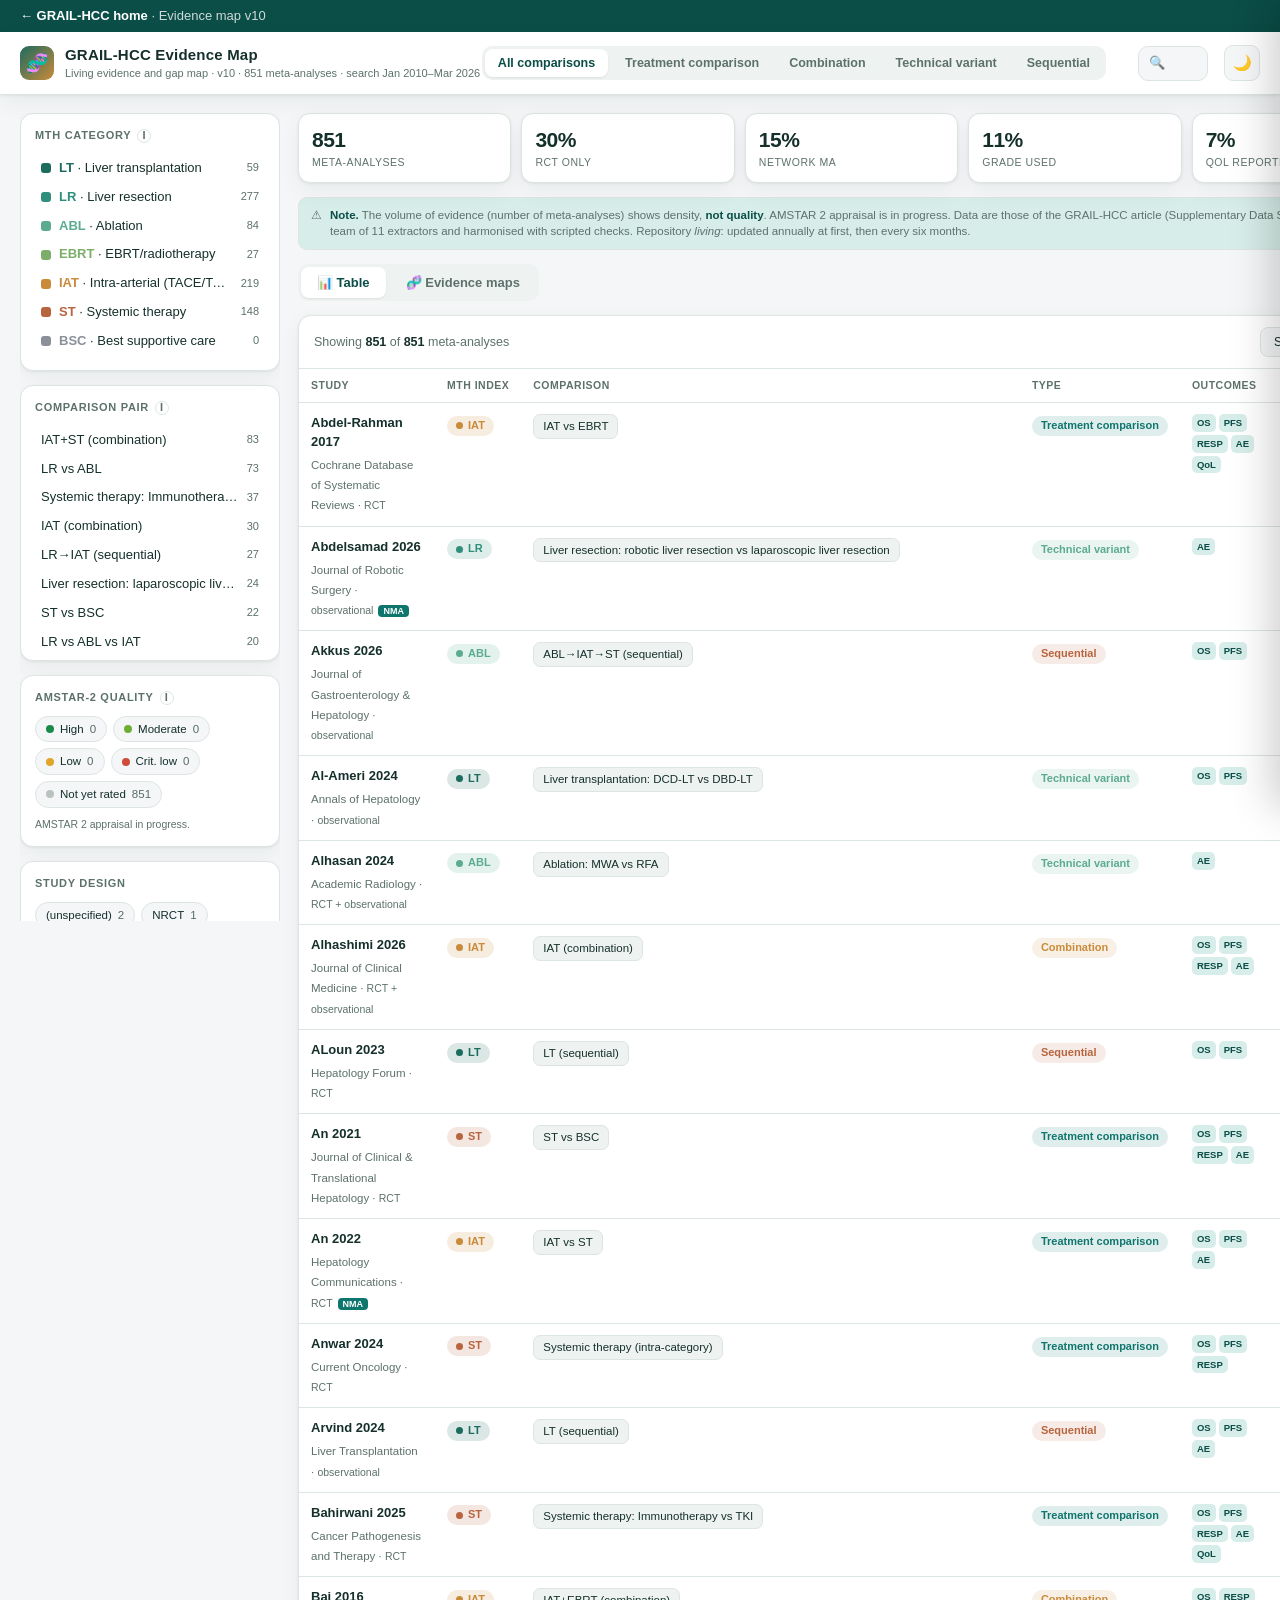
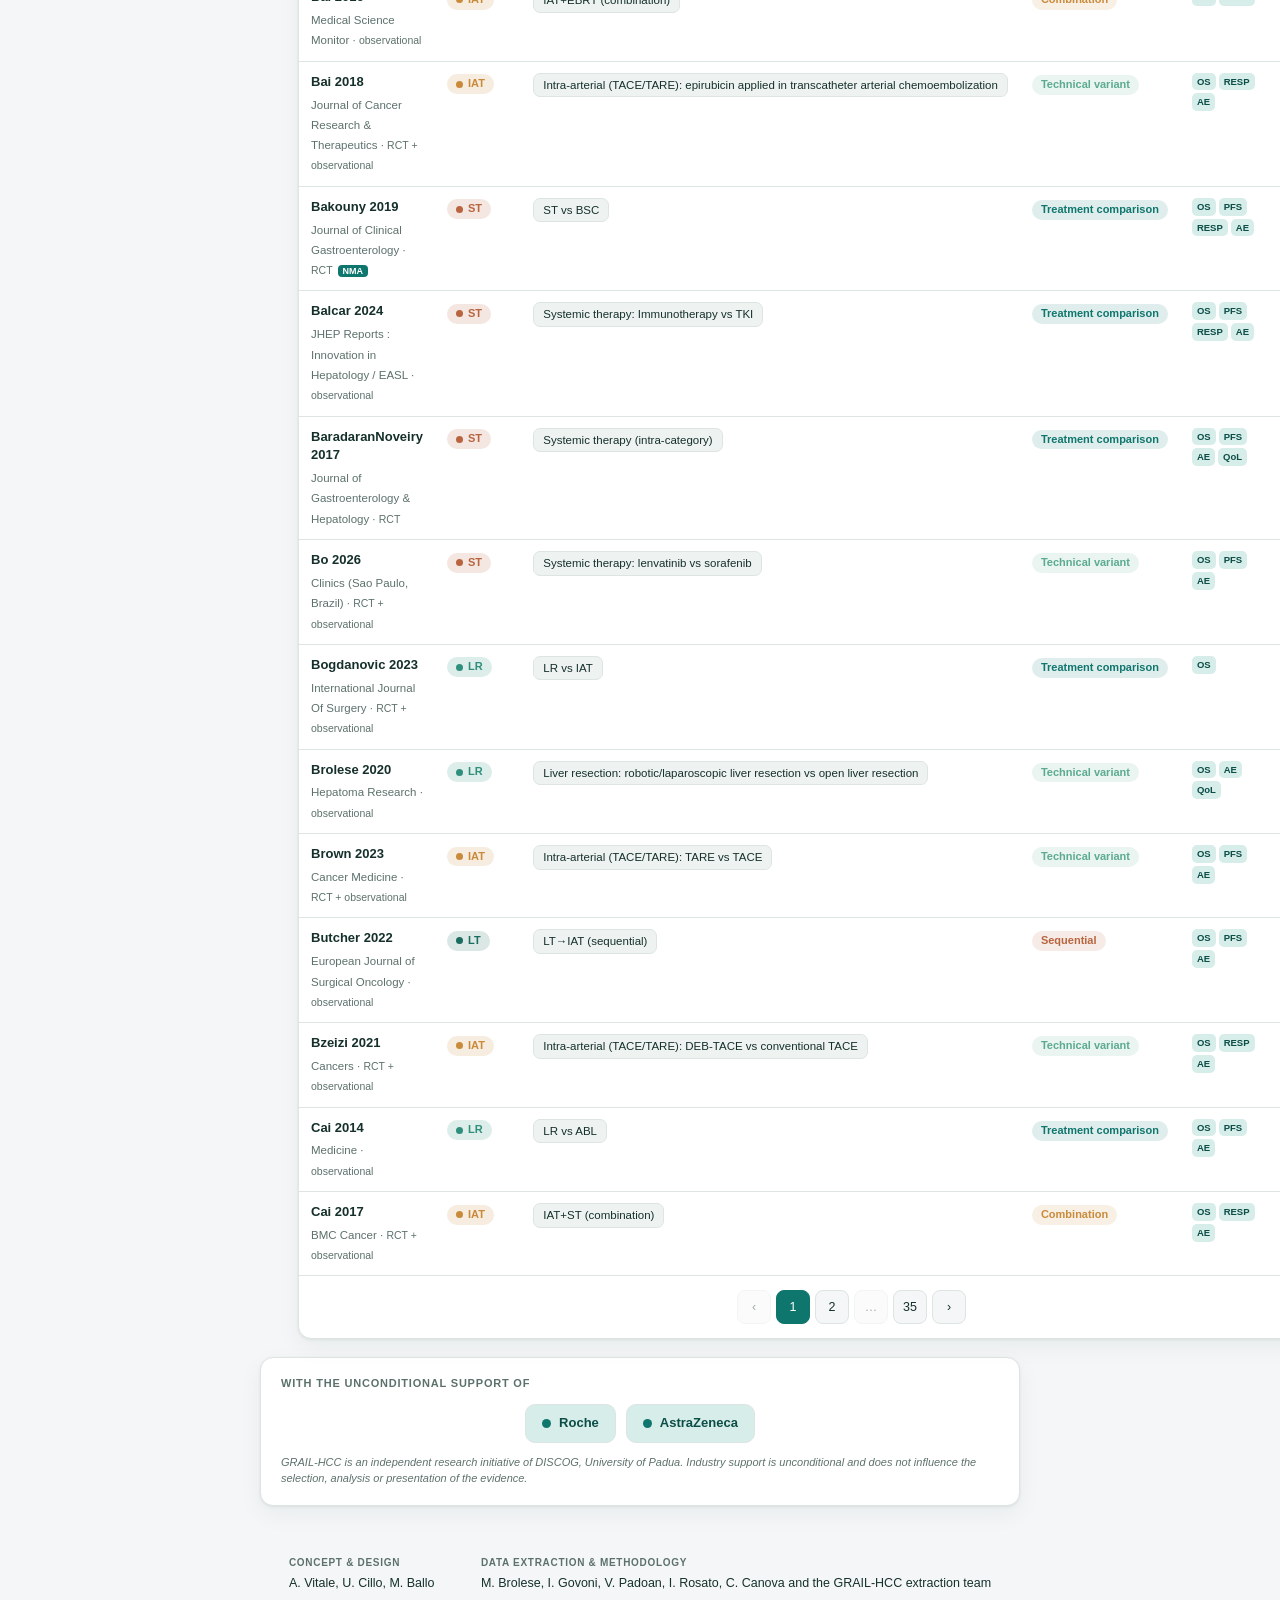
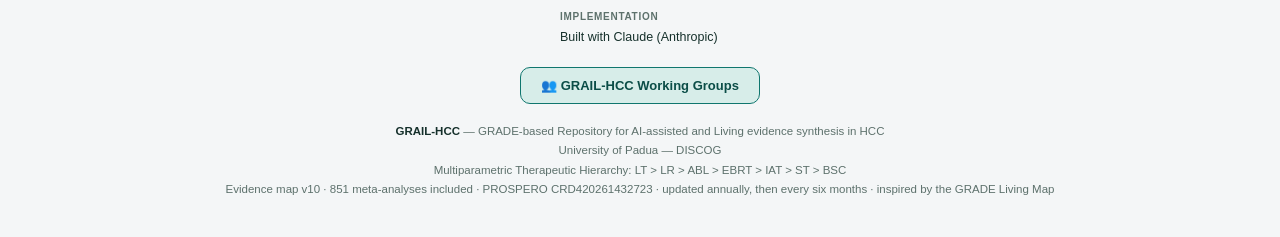
==== map.html @ 726460ff "Add files via upload Flat structure, add style and map" ====
<!DOCTYPE html>
<html lang="en">
<head>
<meta charset="UTF-8">
<meta name="viewport" content="width=device-width, initial-scale=1.0">
<title>GRAIL-HCC Evidence Map</title>
<style>
:root{
  --bg:#f4f6f7; --panel:#ffffff; --ink:#15302b; --muted:#5d716c; --line:#dde5e2;
  --accent:#0f766e; --accent-soft:#d7ede9; --accent-ink:#0b4d47;
  --chip:#eef3f1; --shadow:0 1px 3px rgba(15,48,43,.07),0 8px 24px rgba(15,48,43,.05);
  /* MTH category colors */
  --LT:#1b6b5f; --LR:#2f8f7c; --ABL:#5bab8f; --EBRT:#7cae6a; --IAT:#c98a3a; --TS:#b8643e; --BSC:#8a8f99;
  /* AMSTAR-2 */
  --a-high:#1a8a4a; --a-mod:#6fae34; --a-low:#e0a52b; --a-crit:#cf4b3a; --a-na:#b9c2bf;
}
[data-theme="dark"]{
  --bg:#0e1614; --panel:#16211e; --ink:#e6efec; --muted:#92a39e; --line:#26332f;
  --accent:#34c0ad; --accent-soft:#13322d; --accent-ink:#7fe0d0;
  --chip:#1c2926; --shadow:0 1px 3px rgba(0,0,0,.4),0 8px 28px rgba(0,0,0,.35);
}
*{box-sizing:border-box}
body{margin:0;font-family:-apple-system,BlinkMacSystemFont,"Segoe UI",Inter,Roboto,Helvetica,Arial,sans-serif;
  background:var(--bg);color:var(--ink);font-size:14px;line-height:1.45}
a{color:var(--accent);text-decoration:none}
a:hover{text-decoration:underline}

/* ---- top bar ---- */
header{position:sticky;top:0;z-index:30;background:var(--panel);border-bottom:1px solid var(--line);
  display:flex;align-items:center;gap:16px;padding:12px 20px;box-shadow:var(--shadow)}
.brand{display:flex;align-items:center;gap:11px;min-width:0}
.brand .mark{width:34px;height:34px;border-radius:9px;display:grid;place-items:center;
  background:linear-gradient(135deg,var(--LT),var(--IAT));color:#fff;font-size:18px;flex:none}
.brand h1{font-size:15px;margin:0;font-weight:700;letter-spacing:.2px;white-space:nowrap}
.brand .sub{font-size:11px;color:var(--muted);margin:0;white-space:nowrap}
.top-spacer{flex:1}
.searchbox{position:relative;flex:1;max-width:420px}
.searchbox input{width:100%;padding:9px 34px 9px 34px;border:1px solid var(--line);border-radius:10px;
  background:var(--bg);color:var(--ink);font-size:13px}
.searchbox input:focus{outline:none;border-color:var(--accent)}
.searchbox .ico{position:absolute;left:11px;top:50%;transform:translateY(-50%);color:var(--muted);font-size:13px}
.searchbox .clr{position:absolute;right:8px;top:50%;transform:translateY(-50%);cursor:pointer;color:var(--muted);
  border:none;background:none;font-size:15px;display:none}
.iconbtn{border:1px solid var(--line);background:var(--bg);color:var(--ink);width:36px;height:36px;border-radius:9px;
  cursor:pointer;font-size:15px;display:grid;place-items:center;flex:none}
.iconbtn:hover{border-color:var(--accent)}

/* ---- view tabs ---- */
.viewtabs{display:flex;gap:4px;background:var(--chip);padding:3px;border-radius:10px}
.viewtabs button{border:none;background:none;padding:7px 13px;border-radius:8px;cursor:pointer;
  font-size:12.5px;font-weight:600;color:var(--muted);white-space:nowrap}
.viewtabs button.active{background:var(--panel);color:var(--accent-ink);box-shadow:0 1px 2px rgba(0,0,0,.08)}

/* ---- layout ---- */
.wrap{display:grid;grid-template-columns:260px 1fr;gap:18px;padding:18px 20px;max-width:1500px;margin:0 auto}
aside{position:sticky;top:74px;align-self:start;display:flex;flex-direction:column;gap:14px;max-height:calc(100vh - 92px);overflow:auto}
.card{background:var(--panel);border:1px solid var(--line);border-radius:13px;padding:14px;box-shadow:var(--shadow)}
.card h3{margin:0 0 10px;font-size:11px;text-transform:uppercase;letter-spacing:.7px;color:var(--muted);
  display:flex;align-items:center;gap:6px}
.help{cursor:help;color:var(--muted);font-size:11px;border:1px solid var(--line);border-radius:50%;width:14px;height:14px;
  display:inline-grid;place-items:center;line-height:1}

/* filter rows */
.frow{display:flex;align-items:center;gap:8px;padding:5px 6px;border-radius:8px;cursor:pointer;font-size:13px}
.frow:hover{background:var(--chip)}
.frow.on{background:var(--accent-soft)}
.frow .dot{width:10px;height:10px;border-radius:3px;flex:none}
.frow .lab{flex:1;min-width:0;overflow:hidden;text-overflow:ellipsis;white-space:nowrap}
.frow .cnt{font-size:11px;color:var(--muted);font-variant-numeric:tabular-nums}
.chips{display:flex;flex-wrap:wrap;gap:6px}
.chip{border:1px solid var(--line);background:var(--bg);border-radius:20px;padding:4px 10px;font-size:11.5px;
  cursor:pointer;display:flex;align-items:center;gap:6px}
.chip.on{border-color:transparent}
.chip .sw{width:8px;height:8px;border-radius:50%}
.resetbtn{width:100%;border:1px dashed var(--line);background:none;color:var(--muted);padding:8px;border-radius:9px;
  cursor:pointer;font-size:12px;margin-top:2px}
.resetbtn:hover{border-color:var(--accent);color:var(--accent)}

/* ---- stats strip ---- */
.stats{display:grid;grid-template-columns:repeat(5,1fr);gap:10px;margin-bottom:14px}
.stat{background:var(--panel);border:1px solid var(--line);border-radius:12px;padding:11px 13px;box-shadow:var(--shadow)}
.stat .n{font-size:21px;font-weight:700;letter-spacing:-.5px;font-variant-numeric:tabular-nums}
.stat .l{font-size:10.5px;color:var(--muted);text-transform:uppercase;letter-spacing:.5px}

/* ---- table ---- */
.tablecard{background:var(--panel);border:1px solid var(--line);border-radius:13px;box-shadow:var(--shadow);overflow:hidden}
.tablehead{display:flex;align-items:center;justify-content:space-between;padding:11px 15px;border-bottom:1px solid var(--line);flex-wrap:wrap;gap:8px}
.tablehead .res{font-size:12.5px;color:var(--muted)}
.tablehead .res b{color:var(--ink)}
.sortsel{border:1px solid var(--line);background:var(--bg);color:var(--ink);border-radius:8px;padding:6px 9px;font-size:12px}
table{width:100%;border-collapse:collapse}
thead th{position:sticky;top:0;background:var(--panel);text-align:left;font-size:10.5px;text-transform:uppercase;
  letter-spacing:.5px;color:var(--muted);padding:9px 12px;border-bottom:1px solid var(--line);cursor:pointer;white-space:nowrap;z-index:5}
thead th:hover{color:var(--accent)}
tbody td{padding:11px 12px;border-bottom:1px solid var(--line);vertical-align:top}
tbody tr{cursor:pointer}
tbody tr:hover{background:var(--chip)}
.study-cell{max-width:380px}
.study-title{font-weight:600;font-size:13px;display:block;margin-bottom:2px}
.study-meta{font-size:11.5px;color:var(--muted)}
.badge{display:inline-flex;align-items:center;gap:5px;padding:2px 9px;border-radius:20px;font-size:11px;font-weight:600;white-space:nowrap}
.badge .sw{width:7px;height:7px;border-radius:50%}
.pair-badge{font-size:11.5px;background:var(--chip);border:1px solid var(--line);padding:3px 9px;border-radius:7px;white-space:nowrap;display:inline-block}
.octags{display:flex;gap:3px;flex-wrap:wrap}
.oc{font-size:9.5px;font-weight:700;padding:2px 5px;border-radius:5px;background:var(--accent-soft);color:var(--accent-ink)}
.amstar-pill{font-size:10px;font-weight:700;padding:2px 8px;border-radius:6px;color:#fff;white-space:nowrap}
.amstar-empty{font-size:10.5px;color:var(--muted);font-style:italic}
.pm-icon{display:inline-grid;place-items:center;width:30px;height:24px;border-radius:6px;font-size:10px;font-weight:800;
  letter-spacing:.3px;background:#2c5f9e;color:#fff;text-decoration:none}
.pm-icon:hover{background:#1d4677;text-decoration:none}
.ext-links{display:flex;gap:9px;margin-bottom:18px;flex-wrap:wrap}
.ext-btn{display:inline-flex;align-items:center;gap:7px;padding:9px 15px;border-radius:9px;font-size:13px;font-weight:600;text-decoration:none}
.ext-btn.pubmed{background:#2c5f9e;color:#fff}
.ext-btn.pubmed:hover{background:#1d4677;text-decoration:none}
.ext-btn.doi{background:var(--chip);color:var(--ink);border:1px solid var(--line)}
.ext-btn.doi:hover{border-color:var(--accent);text-decoration:none}
.ext-note{font-weight:400;opacity:.75;font-size:11px}

/* ---- mode toggle (table vs maps) ---- */
.modetoggle{display:flex;gap:4px;background:var(--chip);padding:3px;border-radius:10px;margin-bottom:14px;width:fit-content}
.modetoggle button{border:none;background:none;padding:8px 16px;border-radius:8px;cursor:pointer;font-size:13px;font-weight:600;color:var(--muted)}
.modetoggle button.active{background:var(--panel);color:var(--accent-ink);box-shadow:0 1px 2px rgba(0,0,0,.08)}
/* ---- maps ---- */
.maptabs{display:flex;gap:6px;flex-wrap:wrap;margin-bottom:14px}
.maptabs button{border:1px solid var(--line);background:var(--panel);color:var(--muted);padding:8px 14px;border-radius:9px;cursor:pointer;font-size:12.5px;font-weight:600}
.maptabs button.active{border-color:var(--accent);color:var(--accent-ink);background:var(--accent-soft)}
.mapcard{background:var(--panel);border:1px solid var(--line);border-radius:13px;box-shadow:var(--shadow);padding:18px}
.maptitle{font-size:15px;font-weight:700;margin:0 0 3px}
.mapsub{font-size:12px;color:var(--muted);margin:0 0 14px}
.bubble{cursor:pointer;transition:opacity .12s}
.bubble:hover{opacity:.78}
.bubble-label{font-size:11px;font-weight:700;pointer-events:none;text-anchor:middle;dominant-baseline:central}
.axis-label{font-size:12px;font-weight:600;fill:var(--ink);text-anchor:middle}
.axis-sub{font-size:9.5px;fill:var(--muted);text-anchor:middle}
.row-label{font-size:13px;font-weight:700;fill:var(--ink);text-anchor:end;dominant-baseline:central}
.grid-line{stroke:var(--line);stroke-width:1}
.diag-cell{fill:var(--chip);opacity:.5}
.maphint{font-size:11.5px;color:var(--muted);margin-top:12px;display:flex;gap:7px;align-items:flex-start}
.activefilter-bar{background:var(--accent-soft);border:1px solid var(--accent);border-radius:9px;padding:8px 13px;margin-bottom:12px;font-size:12.5px;display:none;align-items:center;justify-content:space-between;gap:10px}
.activefilter-bar.show{display:flex}
.activefilter-bar button{border:none;background:var(--accent);color:#fff;border-radius:7px;padding:5px 11px;cursor:pointer;font-size:12px;font-weight:600}
.designtag{font-size:10.5px;color:var(--muted)}
.nma-tag{font-size:9px;font-weight:700;color:#fff;background:var(--accent);padding:1px 5px;border-radius:4px;margin-left:5px}

.empty{padding:50px;text-align:center;color:var(--muted)}
.pager{display:flex;align-items:center;justify-content:center;gap:5px;padding:14px}
.pager button{border:1px solid var(--line);background:var(--bg);color:var(--ink);min-width:34px;height:34px;
  border-radius:8px;cursor:pointer;font-size:12.5px;padding:0 8px}
.pager button:hover:not(:disabled){border-color:var(--accent)}
.pager button.active{background:var(--accent);color:#fff;border-color:var(--accent)}
.pager button:disabled{opacity:.4;cursor:default}

/* caveat */
.caveat{font-size:11.5px;color:var(--muted);background:var(--accent-soft);border:1px solid var(--line);
  border-radius:9px;padding:9px 12px;margin-bottom:14px;display:flex;gap:8px;align-items:flex-start}
.caveat b{color:var(--accent-ink)}

/* ---- drawer ---- */
.overlay{position:fixed;inset:0;background:rgba(10,20,18,.45);z-index:40;display:none;backdrop-filter:blur(2px)}
.overlay.show{display:block}
.drawer{position:fixed;top:0;right:0;height:100%;width:520px;max-width:92vw;background:var(--panel);z-index:50;
  transform:translateX(100%);transition:transform .25s ease;overflow:auto;box-shadow:-8px 0 40px rgba(0,0,0,.2)}
.drawer.show{transform:translateX(0)}
.drawer-head{padding:18px 22px;border-bottom:1px solid var(--line);position:sticky;top:0;background:var(--panel);z-index:2}
.drawer-head .close{position:absolute;top:16px;right:18px;border:none;background:var(--chip);width:30px;height:30px;
  border-radius:8px;cursor:pointer;font-size:16px;color:var(--ink)}
.drawer-head h2{margin:0 36px 4px 0;font-size:17px}
.drawer-head .dmeta{font-size:12.5px;color:var(--muted)}
.drawer-body{padding:20px 22px}
.field{margin-bottom:15px}
.field .k{font-size:10.5px;text-transform:uppercase;letter-spacing:.6px;color:var(--muted);margin-bottom:4px}
.field .v{font-size:13.5px}
.field-grid{display:grid;grid-template-columns:1fr 1fr;gap:14px}
.hr{height:1px;background:var(--line);margin:16px 0}
.comparator-flow{display:flex;align-items:center;gap:8px;flex-wrap:wrap}
.cmp-node{padding:5px 11px;border-radius:8px;font-size:12px;font-weight:600;color:#fff}
.cmp-vs{color:var(--muted);font-size:11px;font-weight:700}

footer{text-align:center;padding:26px;color:var(--muted);font-size:11.5px;line-height:1.7}
footer b{color:var(--ink)}
.sponsors{max-width:760px;margin:0 auto 22px;padding:18px 20px;background:var(--panel);border:1px solid var(--line);border-radius:13px;box-shadow:var(--shadow)}
.sponsors .sp-head{font-size:11px;text-transform:uppercase;letter-spacing:.8px;color:var(--muted);margin:0 0 12px;font-weight:700}
.sponsors .sp-row{display:flex;flex-wrap:wrap;gap:10px;justify-content:center;align-items:center}
.sp-chip{display:inline-flex;align-items:center;gap:8px;padding:9px 16px;border-radius:10px;background:var(--accent-soft);
  border:1px solid var(--line);font-size:13px;font-weight:600;color:var(--accent-ink)}
.sp-chip .sp-dot{width:9px;height:9px;border-radius:50%;background:var(--accent)}
.sp-note{font-size:11px;color:var(--muted);margin:12px 0 0;font-style:italic}
/* credits */
.credits{display:flex;flex-wrap:wrap;justify-content:center;gap:14px 32px;max-width:760px;margin:0 auto 18px;text-align:left}
.credit-block{min-width:160px}
.credit-k{font-size:10px;text-transform:uppercase;letter-spacing:.7px;color:var(--muted);font-weight:700;margin-bottom:2px}
.credit-v{font-size:12.5px;color:var(--ink)}
.wg-btn{border:1px solid var(--accent);background:var(--accent-soft);color:var(--accent-ink);padding:10px 20px;
  border-radius:10px;cursor:pointer;font-size:13px;font-weight:600}
.wg-btn:hover{background:var(--accent);color:#fff}
/* wg modal */
.wg-modal{position:fixed;top:50%;left:50%;transform:translate(-50%,-48%) scale(.97);opacity:0;pointer-events:none;
  width:880px;max-width:94vw;max-height:88vh;overflow:auto;background:var(--panel);border:1px solid var(--line);
  border-radius:16px;z-index:50;box-shadow:0 20px 70px rgba(0,0,0,.3);transition:opacity .2s,transform .2s}
.wg-modal.show{opacity:1;pointer-events:auto;transform:translate(-50%,-50%) scale(1)}
.wg-modal-head{padding:20px 24px;border-bottom:1px solid var(--line);position:sticky;top:0;background:var(--panel);z-index:2}
.wg-modal-head h2{margin:0 36px 4px 0;font-size:18px}
.wg-modal-head .wg-sub{font-size:12.5px;color:var(--muted)}
.wg-modal-head .close{position:absolute;top:18px;right:20px;border:none;background:var(--chip);width:30px;height:30px;border-radius:8px;cursor:pointer;font-size:16px;color:var(--ink)}
.wg-modal-body{padding:18px 24px}
.wg-grid{display:grid;grid-template-columns:repeat(3,1fr);gap:12px}
.wg-card{border:1px solid var(--line);border-radius:12px;padding:14px;background:var(--bg)}
.wg-card .wg-num{display:inline-flex;align-items:center;justify-content:center;width:30px;height:30px;border-radius:8px;
  font-size:12px;font-weight:800;color:#fff;margin-bottom:8px}
.wg-card h4{margin:0 0 3px;font-size:13.5px;color:var(--ink)}
.wg-card .wg-theme{font-size:11.5px;color:var(--muted);line-height:1.4}
.wg-foot{margin-top:16px;padding-top:14px;border-top:1px solid var(--line);font-size:12px;color:var(--muted);text-align:center}
.wg-foot a{cursor:pointer}
.wg-clickable{cursor:pointer;transition:border-color .12s,transform .12s}
.wg-clickable:hover{border-color:var(--accent);transform:translateY(-2px)}
.wg-count{font-size:11px;color:var(--muted);margin-top:8px;font-weight:600}
.wg-back{border:1px solid var(--line);background:var(--bg);color:var(--ink);padding:7px 14px;border-radius:9px;
  cursor:pointer;font-size:12.5px;font-weight:600;margin-bottom:16px}
.wg-back:hover{border-color:var(--accent);color:var(--accent)}
.wg-detail-head{display:flex;align-items:center;gap:14px;margin-bottom:18px}
.wg-detail-head .wg-num{margin-bottom:0;flex:none}
.wg-members{display:grid;grid-template-columns:1fr 1fr;gap:22px}
.wg-mcol{}
.wg-mhead{font-size:11px;text-transform:uppercase;letter-spacing:.6px;color:var(--muted);font-weight:700;
  margin-bottom:10px;padding-bottom:7px;border-bottom:1px solid var(--line);display:flex;justify-content:space-between}
.wg-mhead span{background:var(--chip);border-radius:20px;padding:1px 9px;font-size:11px}
.wg-member{display:flex;align-items:center;gap:9px;padding:6px 0;font-size:13.5px;color:var(--ink)}
.wg-mdot{width:8px;height:8px;border-radius:50%;flex:none}
.wg-mdot-y{background:var(--a-low);opacity:.85}
@media(max-width:520px){.wg-members{grid-template-columns:1fr}}
@media(max-width:760px){.wg-grid{grid-template-columns:1fr 1fr}.credits{justify-content:flex-start}}
@media(max-width:520px){.wg-grid{grid-template-columns:1fr}}

@media(max-width:900px){
  .wrap{grid-template-columns:1fr}
  aside{position:static;max-height:none}
  .stats{grid-template-columns:repeat(2,1fr)}
  .study-cell{max-width:none}
  .hide-sm{display:none}
}

.figgrid{display:grid;grid-template-columns:1fr 1fr;gap:22px;align-items:start}
@media (max-width:900px){.figgrid{grid-template-columns:1fr}}
.paneltitle{font-size:12.5px;font-weight:700;margin:0 0 6px;color:var(--ink)}
.maplegend{display:flex;flex-wrap:wrap;align-items:center;gap:8px;font-size:11.5px;color:var(--muted);margin:14px 0 0}
.maplegend .lg-bar{display:inline-block;width:140px;height:10px;border-radius:3px;border:1px solid var(--line)}
.maplegend .lg-wrap{display:inline-flex;flex-direction:column;width:140px}
.maplegend .lg-bar{width:140px}
.maplegend .lg-ticks{display:flex;justify-content:space-between;font-size:10px;margin-top:2px}
</style>
</head>
<body>
<div style="background:#0b4d47;color:#fff;font:13px/1.4 -apple-system,Segoe UI,Roboto,sans-serif;padding:7px 20px"><a href="index.html" style="color:#fff;text-decoration:none;font-weight:600">&larr; GRAIL-HCC home</a> <span style="opacity:.8">&middot; Evidence map v10</span></div>
<header>
  <div class="brand">
    <div class="mark">&#129516;</div>
    <div>
      <h1>GRAIL-HCC Evidence Map</h1>
      <p class="sub">Living evidence and gap map &middot; v10 &middot; 851 meta-analyses &middot; search Jan 2010&ndash;Mar 2026</p>
    </div>
  </div>
  <div class="viewtabs" id="viewtabs">
    <button data-view="all" class="active">All comparisons</button>
    <button data-view="Inter-category (treatment comparison)">Treatment comparison</button>
    <button data-view="Inter-category (combination)">Combination</button>
    <button data-view="Intra-category (technical variant)">Technical variant</button>
    <button data-view="Converse hierarchy (CTH)">Sequential</button>
  </div>
  <div class="top-spacer"></div>
  <div class="searchbox">
    <span class="ico">&#128269;</span>
    <input id="search" type="text" placeholder="Search author, title, journal, comparison...">
    <button class="clr" id="clrsearch">&times;</button>
  </div>
  <button class="iconbtn" id="themebtn" title="Light/dark theme">&#127769;</button>
</header>

<div class="wrap">
  <aside>
    <div class="card">
      <h3>MTH category <span class="help" title="Index treatment category in the multiparametric therapeutic hierarchy: LT &gt; LR &gt; ABL &gt; EBRT &gt; IAT &gt; ST &gt; BSC">i</span></h3>
      <div id="catfilter"></div>
    </div>
    <div class="card">
      <h3>Comparison pair <span class="help" title="Standardised comparison, ordered by hierarchy">i</span></h3>
      <div id="pairfilter" style="max-height:220px;overflow:auto"></div>
    </div>
    <div class="card">
      <h3>AMSTAR-2 quality <span class="help" title="AMSTAR 2 appraisal is in progress; ratings will appear here when available.">i</span></h3>
      <div class="chips" id="amstarfilter"></div>
      <p style="font-size:10.5px;color:var(--muted);margin:9px 0 0">AMSTAR 2 appraisal in progress.</p>
    </div>
    <div class="card">
      <h3>Study design</h3>
      <div class="chips" id="designfilter"></div>
    </div>
    <div class="card">
      <h3>BCLC stage <span class="help" title="BCLC stage in the eligibility criteria of the meta-analysis">i</span></h3>
      <div class="chips" id="bclcfilter"></div>
    </div>
    <div class="card">
      <h3>Other toggles</h3>
      <div class="chips" id="flagfilter"></div>
    </div>
    <button class="resetbtn" id="resetbtn">&#8635; Reset all filters</button>
  </aside>

  <main>
    <div class="stats" id="stats"></div>
    <div class="caveat">
      <span>&#9888;</span>
      <span><b>Note.</b> The volume of evidence (number of meta-analyses) shows density, <b>not quality</b>. AMSTAR 2 appraisal is in progress. Data are those of the GRAIL-HCC article (Supplementary Data S1), extracted by a team of 11 extractors and harmonised with scripted checks. Repository <i>living</i>: updated annually at first, then every six months.</span>
    </div>

    <div class="modetoggle" id="modetoggle">
      <button data-mode="table" class="active">&#128202; Table</button>
      <button data-mode="maps">&#129516; Evidence maps</button>
    </div>

    <div id="mapsview" style="display:none">
      <div class="maptabs" id="maptabs">
        <button data-map="tc" class="active">Fig. 1 &middot; Treatment comparisons</button>
        <button data-map="cb">Fig. 2 &middot; Combinations</button>
        <button data-map="tv">Fig. 3 &middot; Technical variants</button>
        <button data-map="sq">Fig. 4 &middot; Sequential strategies</button>
        <button data-map="period">Intervention &times; Period</button>
      </div>
      <div class="activefilter-bar" id="afbar">
        <span id="aftext"></span>
        <button id="afclear">&times; Clear filter and show all</button>
      </div>
      <div class="mapcard">
        <div id="mapcontent"></div>
        <div class="maphint"><span>&#128433;</span><span>Click a bubble or bar to filter the table. Area &prop; number of meta-analyses; colour = share of meta-analyses based only on RCTs (design of the primary studies, not methodological quality).</span></div>
      </div>
    </div>

    <div id="tableview">
    <div class="activefilter-bar" id="afbar-table">
      <span id="aftext-table"></span>
      <button id="afclear-table">&times; Clear filter</button>
    </div>
    <div class="tablecard">
      <div class="tablehead">
        <div class="res">Showing <b id="shown">0</b> of <b id="total">0</b> meta-analyses</div>
        <select class="sortsel" id="sortsel">
          <option value="study">Sort: author A&ndash;Z</option>
          <option value="year-desc">Year (newest)</option>
          <option value="year-asc">Year (oldest)</option>
          <option value="pair">Comparison</option>
          <option value="cat">MTH category</option>
        </select>
      </div>
      <div style="overflow-x:auto">
        <table>
          <thead><tr>
            <th data-sort="study">Study</th>
            <th data-sort="cat">MTH index</th>
            <th data-sort="pair">Comparison</th>
            <th class="hide-sm">Type</th>
            <th class="hide-sm">Outcomes</th>
            <th data-sort="amstar">AMSTAR-2</th>
            <th></th>
          </tr></thead>
          <tbody id="tbody"></tbody>
        </table>
      </div>
      <div class="empty" id="empty" style="display:none">No meta-analysis matches the active filters.</div>
      <div class="pager" id="pager"></div>
    </div>
    </div>
  </main>
</div>

<div class="overlay" id="overlay"></div>
<aside class="drawer" id="drawer">
  <div class="drawer-head">
    <button class="close" id="drawerclose">&times;</button>
    <h2 id="d-title"></h2>
    <div class="dmeta" id="d-meta"></div>
  </div>
  <div class="drawer-body" id="d-body"></div>
</aside>

<div class="overlay" id="wgoverlay"></div>
<div class="wg-modal" id="wgmodal">
  <div class="wg-modal-head">
    <button class="close" id="wgclose">&times;</button>
    <h2>GRAIL-HCC Working Groups</h2>
    <div class="wg-sub">More than 90 Italian investigators &middot; nine thematic working groups</div>
  </div>
  <div class="wg-modal-body" id="wgbody"></div>
</div>

<div class="sponsors">
  <p class="sp-head">With the unconditional support of</p>
  <div class="sp-row">
    <span class="sp-chip"><span class="sp-dot"></span>Roche</span>
    <span class="sp-chip"><span class="sp-dot"></span>AstraZeneca</span>
  </div>
  <p class="sp-note">GRAIL-HCC is an independent research initiative of DISCOG, University of Padua. Industry support is unconditional and does not influence the selection, analysis or presentation of the evidence.</p>
</div>

<footer>
  <div class="credits">
    <div class="credit-block">
      <div class="credit-k">Concept &amp; Design</div>
      <div class="credit-v">A. Vitale, U. Cillo, M. Ballo</div>
    </div>
    <div class="credit-block">
      <div class="credit-k">Data extraction &amp; methodology</div>
      <div class="credit-v">M. Brolese, I. Govoni, V. Padoan, I. Rosato, C. Canova and the GRAIL-HCC extraction team</div>
    </div>
    <div class="credit-block">
      <div class="credit-k">Implementation</div>
      <div class="credit-v">Built with Claude (Anthropic)</div>
    </div>
  </div>
  <button class="wg-btn" id="wgbtn">&#128101; GRAIL-HCC Working Groups</button>
  <p style="margin-top:18px"><b>GRAIL-HCC</b> &mdash; GRADE-based Repository for AI-assisted and Living evidence synthesis in HCC<br>
  University of Padua &mdash; DISCOG<br>
  Multiparametric Therapeutic Hierarchy: LT &gt; LR &gt; ABL &gt; EBRT &gt; IAT &gt; ST &gt; BSC<br>
  Evidence map v10 &middot; 851 meta-analyses included &middot; PROSPERO CRD420261432723 &middot; updated annually, then every six months &middot; inspired by the GRADE Living Map</p>
</footer>

<script>
const DATA = [{"cov":"#10100","study":"Wang 2011","year":"2011","title":"Influence of preoperative transarterial chemoembolization on the prognosis for patients with resectable hepatocellular carcinoma: a meta-analysis of randomized trials.","journal":"Hepato-Gastroenterology","doi":"","index":"Liver resection","interv_other":"Intra-arterial (TACE/TARE)","c1":"Liver resection","c2":"","c3":"","c4":"","ctype":"Inter-category (combination)","pair":"LR+IAT (combination)","design":"RCT","nma":"no","bclc":"","dother":"resectable","npat":"254","nstud":"3","qa":"yes","grade":"","grade_res":"high","os":"yes","pfs":"no","resp":"no","ae":"no","qol":"no","tags":"Combination therapy","amstar":"","period":"inception–2009","dbs":"Medline; PubMed; OVID; EMBASE; Cochrane Library; Web of Science","dbn":"6","qtool":"","strat":"","hdir":""},{"cov":"#9777","study":"Zhu 2016","year":"2016","title":"Radiofrequency ablation with or without ethanol injection for hepatocellular carcinoma: a systematic review and meta-analysis.","journal":"Minerva Medica","doi":"","index":"Ablation","interv_other":"Ablation","c1":"Ablation","c2":"","c3":"","c4":"","ctype":"Inter-category (combination)","pair":"ABL (combination)","design":"RCT + observational","nma":"no","bclc":"","dother":"","npat":"969","nstud":"8","qa":"yes","grade":"","grade_res":"","os":"yes","pfs":"no","resp":"no","ae":"no","qol":"no","tags":"Combination therapy","amstar":"","period":"inception–2016","dbs":"Pubmed; EMBASE; Cochrane Library; Chinese BioMedial Literature Database","dbn":"4","qtool":"","strat":"","hdir":""},{"cov":"#9852","study":"Hui 2015","year":"2015","title":"Meta-Analysis of Doxorubicin-Eluting Beads via Transcatheter Arterial Chemoembolization in the Treatment of Unresectable Hepatocellular Carcinoma","journal":"Hepato-Gastroenterology","doi":"10.5754/hge14601","index":"Intra-arterial (TACE/TARE)","interv_other":"","c1":"Intra-arterial (TACE/TARE): conventional TACE","c2":"","c3":"","c4":"","ctype":"Intra-category (technical variant)","pair":"Intra-arterial (TACE/TARE): conventional TACE","design":"RCT","nma":"no","bclc":"","dother":"","npat":"527","nstud":"4","qa":"yes","grade":"","grade_res":"","os":"no","pfs":"no","resp":"yes","ae":"yes","qol":"no","tags":"Technical variants","amstar":"","period":"","dbs":"PubMed; Embase; Medline; Cochrane Controlled Trials Register","dbn":"4","qtool":"","strat":"","hdir":"intra-category"},{"cov":"#9429","study":"Wang 2020","year":"2020","title":"Stereotactic body radiotherapy versus radiofrequency ablation for hepatocellular carcinoma: a systematic review and meta-analysis.","journal":"International Journal of Hyperthermia","doi":"https://dx.doi.org/10.1080/02656736.2020.1843719","index":"Ablation","interv_other":"","c1":"EBRT/radiotherapy","c2":"","c3":"","c4":"","ctype":"Inter-category (treatment comparison)","pair":"ABL vs EBRT","design":"observational","nma":"no","bclc":"","dother":"solitary tumors;multiple tumors (≤3);tumors ≤5cm;tumors ≤3cm;single HCC ≤5cm;localized HCC;T1-2N0 disease","npat":"7928","nstud":"7","qa":"yes","grade":"","grade_res":"","os":"yes","pfs":"yes","resp":"yes","ae":"yes","qol":"no","tags":"treatment comparison","amstar":"","period":"January 1990–May 2020","dbs":"PubMed;MedLine;EMBASE;Cochrane Library;Web of Science","dbn":"5","qtool":"","strat":"","hdir":"adjacent"},{"cov":"#9350","study":"Facciorusso 2021","year":"2021","title":"Stereotactic body radiotherapy vs radiofrequency ablation for the treatment of hepatocellular carcinoma: a meta-analysis.","journal":"Expert Review of Anticancer Therapy","doi":"https://dx.doi.org/10.1080/14737140.2021.1891887","index":"EBRT/radiotherapy","interv_other":"","c1":"Ablation","c2":"","c3":"","c4":"","ctype":"Inter-category (treatment comparison)","pair":"EBRT vs ABL","design":"RCT + observational","nma":"no","bclc":"","dother":"","npat":"6545","nstud":"9","qa":"yes","grade":"","grade_res":"","os":"yes","pfs":"yes","resp":"no","ae":"yes","qol":"no","tags":"Treatment comparison","amstar":"","period":"2020","dbs":"","dbn":"","qtool":"","strat":"","hdir":"adjacent"},{"cov":"#9897","study":"Fu 2014","year":"2014","title":"Radiofrequency ablation vs. surgical resection on the treatment of patients with small hepatocellular carcinoma: a system review and meta-analysis of five randomized controlled trials.","journal":"Hepato-Gastroenterology","doi":"10.5754/hge13835","index":"Liver resection","interv_other":"","c1":"Ablation","c2":"","c3":"","c4":"","ctype":"Inter-category (treatment comparison)","pair":"LR vs ABL","design":"RCT","nma":"no","bclc":"","dother":"small-HCC","npat":"776","nstud":"5","qa":"yes","grade":"","grade_res":"","os":"yes","pfs":"yes","resp":"no","ae":"yes","qol":"no","tags":"Treatment comparison","amstar":"","period":"Inception–2013","dbs":"PubMed; Embase; Cochrane Library; Embase; CNKI","dbn":"5","qtool":"","strat":"","hdir":"adjacent"},{"cov":"#9853","study":"Guo 2015","year":"2015","title":"Combination of Transarterial Chemoembolization (TACE) and Radiofrequency Ablation (RFA) vs. Surgical Resection (SR) on Survival Outcome of Early Hepatocellular Carcinoma: A Meta-Analysis.","journal":"Hepato-Gastroenterology","doi":"10.5754/hge141093","index":"Ablation","interv_other":"Intra-arterial (TACE/TARE)","c1":"Liver resection","c2":"","c3":"","c4":"","ctype":"Inter-category (combination)","pair":"ABL+IAT (combination)","design":"RCT + observational","nma":"no","bclc":"","dother":"","npat":"697","nstud":"4","qa":"yes","grade":"","grade_res":"","os":"yes","pfs":"yes","resp":"no","ae":"no","qol":"no","tags":"Combination therapy","amstar":"","period":"2000–2014","dbs":"PubMed; Medline; Embase","dbn":"3","qtool":"","strat":"","hdir":""},{"cov":"#9973","study":"Huang 2013","year":"2013","title":"Radiofrequency ablation versus cryosurgery ablation for hepatocellular carcinoma: a meta-analysis.","journal":"Hepato-Gastroenterology","doi":"https://dx.doi.org/10.5754/hge121142","index":"Ablation","interv_other":"","c1":"Cryosurgery Ablation","c2":"","c3":"","c4":"","ctype":"Inter-category (treatment comparison)","pair":"Ablation: Ablation vs Cryosurgery Ablation","design":"RCT + observational","nma":"no","bclc":"","dother":"Unilobar; unresectable; 50 mm or smaller; <= 3 nodules","npat":"433","nstud":"4","qa":"yes","grade":"","grade_res":"","os":"yes","pfs":"yes","resp":"no","ae":"yes","qol":"no","tags":"Treatment comparison","amstar":"","period":"1996–2012","dbs":"Pubmed; Embase; Google Scholar; Cochrane Library Central; CNKI","dbn":"5","qtool":"","strat":"","hdir":"intra-category"},{"cov":"#9911","study":"Liu 2014","year":"2014","title":"Combination of radiofrequency ablation with transarterial chemoembolization for hepatocellular carcinoma: an up-to-date meta-analysis.","journal":"Tumour Biology","doi":"https://dx.doi.org/10.1007/s13277-014-1976-z","index":"Ablation","interv_other":"Intra-arterial (TACE/TARE)","c1":"Intra-arterial (TACE/TARE)","c2":"","c3":"","c4":"","ctype":"Inter-category (combination)","pair":"ABL+IAT (combination)","design":"RCT","nma":"no","bclc":"","dother":"excluded recurrence after hepatectomy","npat":"571","nstud":"7","qa":"yes","grade":"","grade_res":"","os":"yes","pfs":"yes","resp":"no","ae":"yes","qol":"no","tags":"Combination therapy","amstar":"","period":"","dbs":"PubMed; Embase; Web of Science; CBM","dbn":"4","qtool":"","strat":"","hdir":""},{"cov":"#8540","study":"Liu 2024","year":"2024","title":"Camrelizumab combined with transcatheter arterial chemoembolization for intermediate or advanced hepatocellular carcinoma: A systematic review and meta-analysis.","journal":"Clinics & Research in Hepatology & Gastroenterology","doi":"https://dx.doi.org/10.1016/j.clinre.2024.102465","index":"Intra-arterial (TACE/TARE)","interv_other":"Systemic therapy; Systemic therapy","c1":"","c2":"","c3":"","c4":"","ctype":"Inter-category (combination)","pair":"IAT+ST (combination)","design":"RCT + observational","nma":"no","bclc":"B;C","dother":"Chinese liver cancer staging IIb to IIIb","npat":"1123","nstud":"12","qa":"yes","grade":"","grade_res":"","os":"yes","pfs":"yes","resp":"yes","ae":"yes","qol":"no","tags":"Combination therapy","amstar":"","period":"Inception–2023","dbs":"Pubmed; Web of science; Cochrane; Wanfang data; CNKI","dbn":"5","qtool":"","strat":"","hdir":""},{"cov":"#10043","study":"Martin 2012","year":"2012","title":"Safety and efficacy of trans arterial chemoembolization with drug-eluting beads in hepatocellular cancer: a systematic review.","journal":"Hepato-Gastroenterology","doi":"https://dx.doi.org/10.5754/hge10240","index":"Intra-arterial (TACE/TARE)","interv_other":"","c1":"Intra-arterial (TACE/TARE): conventional TACE","c2":"","c3":"","c4":"","ctype":"Intra-category (technical variant)","pair":"Intra-arterial (TACE/TARE): conventional TACE","design":"RCT + observational","nma":"no","bclc":"","dother":"","npat":"","nstud":"28","qa":"no","grade":"","grade_res":"","os":"no","pfs":"no","resp":"yes","ae":"yes","qol":"no","tags":"Technical variants","amstar":"","period":"1995–2007","dbs":"Medline; Embase; Science Citation Index; Current Contents; Pubmed","dbn":"5","qtool":"","strat":"","hdir":"intra-category"},{"cov":"#9931","study":"Tang 2013","year":"2013","title":"Anatomic versus non-anatomic liver resection for hepatocellular carcinoma: a systematic review.","journal":"Hepato-Gastroenterology","doi":"10.5754/hge11235","index":"Liver resection","interv_other":"","c1":"Liver resection: anatomic vs non-anatomic","c2":"","c3":"","c4":"","ctype":"Intra-category (technical variant)","pair":"Liver resection: anatomic vs non-anatomic","design":"RCT + observational","nma":"no","bclc":"","dother":"non-metastatic","npat":"1829","nstud":"12","qa":"yes","grade":"","grade_res":"","os":"yes","pfs":"yes","resp":"no","ae":"no","qol":"no","tags":"Technical variants","amstar":"","period":"Inception–2010","dbs":"Medline; Pubmed; Embase; CNKI","dbn":"4","qtool":"","strat":"","hdir":"intra-category"},{"cov":"#8877","study":"Yu 2023","year":"2023","title":"Lenvatinib plus Immune Checkpoint Inhibitors versus Lenvatinib monotherapy as treatment for advanced hepatocellular carcinoma: a meta-analysis.","journal":"International Journal of Clinical & Experimental Pathology","doi":"","index":"Systemic therapy","interv_other":"","c1":"Systemic therapy: Lenvatinib + ICI","c2":"","c3":"","c4":"","ctype":"Intra-category (technical variant)","pair":"Systemic therapy: Lenvatinib + ICI","design":"RCT + observational","nma":"no","bclc":"","dother":"advanced-HCC","npat":"1594","nstud":"8","qa":"yes","grade":"","grade_res":"","os":"yes","pfs":"yes","resp":"no","ae":"no","qol":"no","tags":"Technical variants","amstar":"","period":"2021–2023","dbs":"Pubmed; Web of Science; EMBASE; Cochrane","dbn":"4","qtool":"","strat":"","hdir":"intra-category"},{"cov":"#8738","study":"Yan 2023","year":"2023","title":"Efficacy and complications of transarterial chemoembolization alone or in combination with different protocols for hepatocellular carcinoma: A Bayesian network meta-analysis of randomized controlled trials.","journal":"ILIVER","doi":"https://dx.doi.org/10.1016/j.iliver.2023.03.002","index":"Chemoembolization, Others","interv_other":"EBRT/radiotherapy; Intra-arterial (TACE/TARE)","c1":"Intra-arterial (TACE/TARE)","c2":"","c3":"","c4":"","ctype":"Inter-category (combination)","pair":"EBRT+IAT (combination)","design":"RCT","nma":"yes","bclc":"C","dother":"","npat":"","nstud":"67","qa":"yes","grade":"","grade_res":"","os":"yes","pfs":"no","resp":"no","ae":"yes","qol":"no","tags":"Combination therapy","amstar":"","period":"1980–2022","dbs":"PubMed; Embase; Cochrane Library; CENTRAL; Web of Science; Wanfang; Chinese National Knowledge Infrastructure database","dbn":"7","qtool":"","strat":"","hdir":""},{"cov":"#9014","study":"An 2021","year":"2021","title":"Efficacy and Safety of Second-line Treatments in Patients with Advanced Hepatocellular Carcinoma after Sorafenib Failure: A Meta-analysis.","journal":"Journal of Clinical & Translational Hepatology","doi":"https://dx.doi.org/10.14218/JCTH.2021.00054","index":"Systemic therapy","interv_other":"","c1":"Best supportive care","c2":"","c3":"","c4":"","ctype":"Inter-category (treatment comparison)","pair":"ST vs BSC","design":"RCT","nma":"no","bclc":"B;C","dother":"Child-Pugh class A or B (95-100%);ECOG performance status 0 or 1;progression or intolerance to sorafenib;most discontinued sorafenib due to progression (66-100%)","npat":"3173","nstud":"8","qa":"yes","grade":"","grade_res":"","os":"yes","pfs":"yes","resp":"yes","ae":"yes","qol":"no","tags":"treatment comparison","amstar":"","period":"1946 (MEDLINE); 1974 (Embase)–October 2019","dbs":"Embase;Ovid MEDLINE","dbn":"2","qtool":"other","strat":"","hdir":"adjacent"},{"cov":"#9185","study":"An 2022","year":"2022","title":"Ranking of transarterial and targeted therapies for advanced hepatocellular carcinoma in the era of immuno-oncology: A network meta-analysis of randomized sorafenib-controlled trials.","journal":"Hepatology Communications","doi":"https://dx.doi.org/10.1002/hep4.2025","index":"Intra-arterial (TACE/TARE)","interv_other":"","c1":"Intra-arterial (TACE/TARE)","c2":"Systemic therapy","c3":"Systemic therapy","c4":"","ctype":"Inter-category (treatment comparison)","pair":"IAT vs ST","design":"RCT","nma":"yes","bclc":"B;C","dother":"HBV infection;HCV infection;portal vein tumor thrombosis;extrahepatic metastasis;Child-Turcotte-Pugh class A or B","npat":"7158","nstud":"15","qa":"yes","grade":"","grade_res":"","os":"yes","pfs":"yes","resp":"no","ae":"yes","qol":"no","tags":"treatment comparison","amstar":"","period":"2008–2021-02-28 00:00:00","dbs":"PubMed;Embase;Cochrane Central Register of Controlled Trials","dbn":"3","qtool":"","strat":"","hdir":"adjacent"},{"cov":"#8717","study":"Bahirwani 2025","year":"2025","title":"Relative treatment effects of first-line chemotherapy and immunotherapy for hepatocellular carcinoma: A systematic review and meta-analysis.","journal":"Cancer Pathogenesis and Therapy","doi":"https://dx.doi.org/10.1016/j.cpt.2025.04.003","index":"Systemic therapy","interv_other":"","c1":"Systemic therapy","c2":"","c3":"","c4":"","ctype":"Inter-category (treatment comparison)","pair":"Systemic therapy: Immunotherapy vs TKI","design":"RCT","nma":"no","bclc":"C","dother":"u esectable HCC;metastatic HCC;advanced HCC;portal vein tumor thrombus;large HCC","npat":"1183","nstud":"20","qa":"yes","grade":"yes","grade_res":"high , low","os":"yes","pfs":"yes","resp":"yes","ae":"yes","qol":"yes","tags":"treatment comparison","amstar":"","period":"Inception–February 2024","dbs":"MEDLINE (PubMed);Embase;Web of Science;Cochrane Central Register of Controlled Trials;ClinicalTrials.gov","dbn":"5","qtool":"","strat":"","hdir":"intra-category"},{"cov":"#9470","study":"Bakouny 2019","year":"2019","title":"Second-line Treatments of Advanced Hepatocellular Carcinoma: Systematic Review and Network Meta-Analysis of Randomized Controlled Trials.","journal":"Journal of Clinical Gastroenterology","doi":"https://dx.doi.org/10.1097/MCG.0000000000001160","index":"Systemic therapy","interv_other":"","c1":"Best supportive care","c2":"","c3":"","c4":"","ctype":"Inter-category (treatment comparison)","pair":"ST vs BSC","design":"RCT","nma":"yes","bclc":"C","dother":"Portal invasion; extrahepatic spread; preserved liver function; ECOG performance status 1-2; previously treated with sorafenib; macrovascular invasion; extrahepatic metastases; hepatitis B; hepatitis C","npat":"5076","nstud":"13","qa":"yes","grade":"","grade_res":"","os":"yes","pfs":"yes","resp":"yes","ae":"yes","qol":"no","tags":"treatment comparison","amstar":"","period":"inception–2018-05-01 00:00:00","dbs":"PubMed/Medline;Cochrane Central Register of Controlled Trials;ESMO meeting abstracts;ASCO meeting abstracts;Clinicaltrials.gov;International Clinical Trials Registry Platform of WHO","dbn":"5","qtool":"","strat":"","hdir":"adjacent"},{"cov":"#9250","study":"Chow 2022","year":"2022","title":"Radiofrequency ablation vs radiation therapy vs transarterial chemoembolization vs yttrium 90 for local treatment of liver cancer - a systematic review and network meta-analysis of survival data.","journal":"Acta Oncologica","doi":"https://dx.doi.org/10.1080/0284186X.2021.2009563","index":"Ablation","interv_other":"","c1":"EBRT/radiotherapy","c2":"Intra-arterial (TACE/TARE)","c3":"Intra-arterial (TACE/TARE)","c4":"","ctype":"Inter-category (treatment comparison)","pair":"ABL vs EBRT vs IAT","design":"RCT + observational","nma":"yes","bclc":"0;A;B","dother":"U esectable HCC; without advanced liver disease; without extrahepatic metastases; without vascular invasion; solitary HCC; within Milan criteria; residual HCC; HBV; HCV; portal vein thrombosis; hepatic tumor expansion; cirrhosis; liver cirrhosis; performance status; Child-Pugh score; extrahepatic disease; prior treatments; prior ablation; prior sorafenib; decompensated cirrhosis","npat":"5549","nstud":"24","qa":"yes","grade":"","grade_res":"","os":"yes","pfs":"yes","resp":"no","ae":"no","qol":"no","tags":"treatment comparison","amstar":"","period":"2021-04-19 00:00:00","dbs":"PubMed;Embase;Cochrane CENTRAL","dbn":"3","qtool":"other","strat":"","hdir":"adjacent"},{"cov":"#8746","study":"Cicerone 2025","year":"2025","title":"Navigating the evidence for hepatocellular carcinoma treatment: Surgery vs radiofrequency ablation through sentiment and meta-analysis.","journal":"World Journal of Clinical Oncology","doi":"https://dx.doi.org/10.5306/wjco.v16.i5.105881","index":"Liver resection","interv_other":"","c1":"Ablation","c2":"","c3":"","c4":"","ctype":"Inter-category (treatment comparison)","pair":"LR vs ABL","design":"RCT + observational","nma":"no","bclc":"0;A","dother":"Child-Pugh A predominant; Milan criteria applied in some studies; microvascular invasion assessed; AFP levels; tumor size 0-5 cm predominantly; predominantly solitary lesions within Milan criteria","npat":"","nstud":"11","qa":"no","grade":"","grade_res":"","os":"yes","pfs":"yes","resp":"no","ae":"no","qol":"no","tags":"treatment comparison","amstar":"","period":"10 years before search–2024","dbs":"PubMed;Web of Science","dbn":"2","qtool":"","strat":"","hdir":"adjacent"},{"cov":"#9458","study":"Cui 2020","year":"2020","title":"Microwave ablation versus other interventions for hepatocellular carcinoma: A systematic review and meta-analysis.","journal":"Journal of Cancer Research & Therapeutics","doi":"https://dx.doi.org/10.4103/jcrt.JCRT_403_19","index":"Liver resection","interv_other":"","c1":"Ablation","c2":"Intra-arterial (TACE/TARE)","c3":"","c4":"","ctype":"Inter-category (treatment comparison)","pair":"LR vs ABL vs IAT","design":"RCT + observational","nma":"no","bclc":"0;A;B","dother":"solitary;Milan criteria;Child-Pugh A cirrhosis;single HCC ≤3 cm;single HCC within Milan criteria","npat":"2458","nstud":"15","qa":"yes","grade":"","grade_res":"","os":"yes","pfs":"yes","resp":"yes","ae":"yes","qol":"yes","tags":"treatment comparison","amstar":"","period":"1994–15 February 2017","dbs":"PubMed;EMBASE;Cochrane Library;ISI Web of Science","dbn":"4","qtool":"","strat":"","hdir":"skip"},{"cov":"#9057","study":"Eriguchi 2021","year":"2021","title":"Comparison of stereotactic body radiotherapy and radiofrequency ablation for hepatocellular carcinoma: Systematic review and meta-analysis of propensity score studies.","journal":"Hepatology Research","doi":"https://dx.doi.org/10.1111/hepr.13647","index":"Ablation","interv_other":"","c1":"EBRT/radiotherapy","c2":"","c3":"","c4":"","ctype":"Inter-category (treatment comparison)","pair":"ABL vs EBRT","design":"observational","nma":"no","bclc":"0;A;B;C","dother":"Cirrhosis (Child-Pugh class/score assessed as matching factor); performance status; tumor size; vascular invasion; prior therapy/treatments; solitary vs. multiple lesions","npat":"2107","nstud":"6","qa":"yes","grade":"","grade_res":"","os":"yes","pfs":"yes","resp":"no","ae":"yes","qol":"no","tags":"treatment comparison","amstar":"","period":"Not specified (search from database inception dates to October 1, 2020)–October 1, 2020","dbs":"PubMed;Cochrane database;EMBASE;Web of Science","dbn":"4","qtool":"","strat":"","hdir":"adjacent"},{"cov":"#9456","study":"Fan 2020","year":"2020","title":"Treatment of solitary hepatocellular carcinoma up to 2 cm: A PRISMA-compliant systematic review and meta-analysis.","journal":"Medicine","doi":"https://dx.doi.org/10.1097/MD.0000000000020321","index":"Liver transplantation","interv_other":"","c1":"Liver resection","c2":"Ablation","c3":"","c4":"","ctype":"Inter-category (treatment comparison)","pair":"LT vs LR vs ABL","design":"observational","nma":"no","bclc":"0;A","dother":"solitary;very early stage;no vascular invasion;no extrahepatic disease;satisfactory liver function;T1a stage","npat":"10517","nstud":"32","qa":"yes","grade":"","grade_res":"","os":"yes","pfs":"yes","resp":"no","ae":"no","qol":"no","tags":"treatment comparison","amstar":"","period":"No specific start date stated; search was open-ended from inception–2019-09-25 00:00:00","dbs":"PubMed;EMBASE;Cochrane Central Register of Controlled Trials (CENTRAL)","dbn":"3","qtool":"","strat":"","hdir":"adjacent"},{"cov":"#8723","study":"He 2025","year":"2025","title":"Liver resection versus radiofrequency ablation for hepatocellular carcinoma: A systemic review and meta-analysis.","journal":"Frontiers in Oncology","doi":"https://dx.doi.org/10.3389/fonc.2025.1607338","index":"Liver resection","interv_other":"","c1":"Ablation","c2":"","c3":"","c4":"","ctype":"Inter-category (treatment comparison)","pair":"LR vs ABL","design":"RCT + observational","nma":"no","bclc":"0;A;B","dother":"solitary tumors; single nodule; within Milan criteria; small tumors (≤3 cm); subcapsular location; solitary hepatocellular carcinoma; single small hepatocellular carcinoma; cirrhotic liver; Child-Pugh class A; hepatitis B-related; esophagogastric varices; compensated liver cirrhosis","npat":"14849","nstud":"45","qa":"yes","grade":"","grade_res":"","os":"yes","pfs":"yes","resp":"yes","ae":"yes","qol":"yes","tags":"treatment comparison","amstar":"","period":"inception–2024-09-01 00:00:00","dbs":"PubMed","dbn":"1","qtool":"","strat":"","hdir":"adjacent"},{"cov":"#9025","study":"Hong 2021","year":"2021","title":"Stereotactic body radiation therapy versus radiofrequency ablation in patients with small hepatocellular carcinoma: a systematic review and meta-analysis.","journal":"Hepatobiliary Surgery and Nutrition","doi":"https://dx.doi.org/10.21037/hbsn.2020.03.15","index":"Ablation","interv_other":"","c1":"EBRT/radiotherapy","c2":"","c3":"","c4":"","ctype":"Inter-category (treatment comparison)","pair":"ABL vs EBRT","design":"observational","nma":"no","bclc":"","dother":"Small HCC (median tumor size 2.4 cm); primary or recurrent; Child-Pugh class A, B, C","npat":"4814","nstud":"5","qa":"yes","grade":"","grade_res":"","os":"yes","pfs":"yes","resp":"no","ae":"yes","qol":"no","tags":"treatment comparison","amstar":"","period":"Inception–September 2019","dbs":"Embase;PubMed;Cochrane Central Register of Controlled Trials (CENTRAL)","dbn":"3","qtool":"","strat":"","hdir":"adjacent"},{"cov":"#9164","study":"Hu 2023","year":"2023","title":"Comparison of the effects of lenvatinib and sorafenib on survival in patients with advanced hepatocellular carcinoma: A systematic review and meta-analysis.","journal":"Clinics & Research in Hepatology & Gastroenterology","doi":"https://doi.org/10.1016/j.clinre.2022.102061","index":"Systemic therapy","interv_other":"","c1":"Systemic therapy: lenvatinib vs sorafenib","c2":"","c3":"","c4":"","ctype":"Intra-category (technical variant)","pair":"Systemic therapy: lenvatinib vs sorafenib","design":"RCT + observational","nma":"no","bclc":"B;C","dother":"HBV/HCV positive; Child-Pugh A/B; macrovascular invasion (MVI)/extrahepatic spread (EHS); portal vein tumor thrombosis; bile duct invasion; tumor volume ≥50% of liver; intermediate-stage HCC refractory to transarterial chemoembolization; u esectable","npat":"2809","nstud":"9","qa":"yes","grade":"","grade_res":"","os":"yes","pfs":"yes","resp":"yes","ae":"yes","qol":"no","tags":"Technical variants","amstar":"","period":"June 2021","dbs":"Cochrane Central Register of Controlled Trials;Embase;PubMed;Web of Science","dbn":"4","qtool":"","strat":"","hdir":"intra-category"},{"cov":"#9353","study":"Jia 2021","year":"2021","title":"Evaluation of clinical outcomes of radiofrequency ablation and surgical resection for hepatocellular carcinoma conforming to the Milan criteria: A systematic review and meta-analysis of recent randomized controlled trials.","journal":"Journal of Gastroenterology & Hepatology","doi":"https://dx.doi.org/10.1111/jgh.15440","index":"Liver resection","interv_other":"","c1":"Ablation","c2":"","c3":"","c4":"","ctype":"Inter-category (treatment comparison)","pair":"LR vs ABL","design":"RCT","nma":"no","bclc":"A","dother":"Single tumor or multiple tumors within Milan criteria; no major vessel invasion; no lymph node involvement; no extrahepatic metastases; cirrhotic liver (90% of patients with chronic hepatitis B or C); Child-Pugh Grade A or B liver function","npat":"1177","nstud":"8","qa":"yes","grade":"","grade_res":"","os":"yes","pfs":"yes","resp":"no","ae":"yes","qol":"no","tags":"treatment comparison","amstar":"","period":"1 January 1996–31 December 2019","dbs":"PubMed;Embase;Cochrane;Web of Knowledge;FDA.gov;ClinicalTrials.gov","dbn":"6","qtool":"","strat":"","hdir":"adjacent"},{"cov":"#9346","study":"Jiang 2021","year":"2021","title":"Individual or combined transcatheter arterial chemoembolization and radiofrequency ablation for hepatocellular carcinoma: a time-to-event meta-analysis.","journal":"World Journal of Surgical Oncology","doi":"https://dx.doi.org/10.1186/s12957-021-02188-4","index":"Intra-arterial (TACE/TARE)","interv_other":"Ablation","c1":"Intra-arterial (TACE/TARE)","c2":"Ablation","c3":"","c4":"","ctype":"Inter-category (combination)","pair":"IAT+ABL (combination)","design":"RCT + observational","nma":"no","bclc":"B","dother":"Cirrhosis; HBsAg+; HCV-Ab+; Child-Pugh classification A/B/C","npat":"3413","nstud":"21","qa":"yes","grade":"","grade_res":"","os":"yes","pfs":"yes","resp":"no","ae":"yes","qol":"no","tags":"Combination therapy","amstar":"","period":"not specified (search date given as June 2020)–June 2020","dbs":"PubMed;MEDLINE;Embase;Cochrane Library;CNKI","dbn":"5","qtool":"","strat":"","hdir":""},{"cov":"#9425","study":"Jin 2020","year":"2020","title":"Radiofrequency ablation versus laparoscopic hepatectomy for treatment of hepatocellular carcinoma: a systematic review and meta-analysis.","journal":"World Journal of Surgical Oncology","doi":"https://dx.doi.org/10.1186/s12957-020-01966-w","index":"Liver resection","interv_other":"","c1":"Ablation","c2":"","c3":"","c4":"","ctype":"Inter-category (treatment comparison)","pair":"LR vs ABL","design":"RCT","nma":"no","bclc":"A","dother":"Single tumor;no extrahepatic metastasis;cirrhosis;chronic liver disease","npat":"615","nstud":"7","qa":"yes","grade":"","grade_res":"","os":"no","pfs":"yes","resp":"no","ae":"no","qol":"no","tags":"treatment comparison","amstar":"","period":"Inception–August 31, 2019","dbs":"Medline;PubMed;EMBASE;Cochrane Library;China National Knowledge Infrastructure;Wanfang Database;China Biomedical Literature Database","dbn":"7","qtool":"","strat":"","hdir":"adjacent"},{"cov":"#8725","study":"Jing 2025","year":"2025","title":"Comparative outcomes of stereotactic body radiotherapy versus radiofrequency ablation in hepatocellular carcinoma within Milan criteria: a systematic review and meta-analysis.","journal":"Frontiers in Oncology","doi":"https://dx.doi.org/10.3389/fonc.2025.1644001","index":"Ablation","interv_other":"","c1":"EBRT/radiotherapy","c2":"","c3":"","c4":"","ctype":"Inter-category (treatment comparison)","pair":"ABL vs EBRT","design":"RCT + observational","nma":"no","bclc":"A","dother":"Without vascular invasion; without extrahepatic metastasis; solitary or multiple tumors within Milan criteria","npat":"1505","nstud":"10","qa":"yes","grade":"","grade_res":"","os":"yes","pfs":"yes","resp":"no","ae":"yes","qol":"no","tags":"treatment comparison","amstar":"","period":"Inception–2025-05-01 00:00:00","dbs":"PubMed;Embase;Cochrane Library;Scopus;Web of Science","dbn":"5","qtool":"","strat":"","hdir":"adjacent"},{"cov":"#9338","study":"Kamarajah 2021","year":"2021","title":"Treatment strategies for early stage hepatocellular carcinoma: a systematic review and network meta-analysis of randomised clinical trials.","journal":"HPB","doi":"https://dx.doi.org/10.1016/j.hpb.2020.10.031","index":"Liver resection","interv_other":"","c1":"EBRT/radiotherapy","c2":"Intra-arterial (TACE/TARE)","c3":"","c4":"","ctype":"Inter-category (treatment comparison)","pair":"LR vs EBRT vs IAT","design":"RCT","nma":"yes","bclc":"A","dother":"Child-Pugh A or B; solitary and multifocal HCC; patients with hepatitis B (1080 patients) and hepatitis C (796 patients) reported in 14 studies","npat":"3618","nstud":"28","qa":"yes","grade":"","grade_res":"","os":"yes","pfs":"yes","resp":"no","ae":"no","qol":"no","tags":"treatment comparison","amstar":"","period":"23rd January 2020–2020-01-23 00:00:00","dbs":"PubMed;EMBASE;Cochrane Collaboration Central Register of Controlled Clinical Trials;Cochrane Systematic Reviews;ClinicalTrials.gov","dbn":"5","qtool":"","strat":"","hdir":"skip"},{"cov":"#9090","study":"Kang 2020","year":"2020","title":"Value of surgical resection compared to transarterial chemoembolization in the treatment of hepatocellular carcinoma with portal vein tumor thrombus: A meta-analysis of hazard ratios from five observational studies.","journal":"Annals of Hepatobiliarypancreatic Surgery","doi":"https://dx.doi.org/10.14701/ahbps.2020.24.3.243","index":"Liver resection","interv_other":"","c1":"Intra-arterial (TACE/TARE)","c2":"","c3":"","c4":"","ctype":"Inter-category (treatment comparison)","pair":"LR vs IAT","design":"observational","nma":"no","bclc":"C","dother":"portal vein tumor thrombosis (PVTT), type I-IV PVTT, cirrhotic status varied by study, HBV etiology in some studies, Child-Pugh class A or B liver function","npat":"1422","nstud":"7","qa":"yes","grade":"","grade_res":"","os":"yes","pfs":"no","resp":"no","ae":"no","qol":"no","tags":"treatment comparison","amstar":"","period":"inception–December 2019","dbs":"MEDLINE;Cochrane Library;KoreaMed","dbn":"3","qtool":"","strat":"","hdir":"skip"},{"cov":"#8710","study":"Kang 2025","year":"2025","title":"Comparative efficacy and safety of second-line therapies for patients with advanced hepatocellular carcinoma: a systematic review and network meta-analysis of randomized controlled trials.","journal":"Frontiers in Pharmacology","doi":"https://dx.doi.org/10.3389/fphar.2025.1697949","index":"Systemic therapy","interv_other":"","c1":"Systemic therapy","c2":"","c3":"","c4":"","ctype":"Inter-category (treatment comparison)","pair":"Systemic therapy: Immunotherapy vs TKI","design":"RCT","nma":"yes","bclc":"C","dother":"U esectable; advanced HCC; prior systemic therapy (predominantly sorafenib); some patients with lenvatinib or immune-based first-line regimens","npat":"6910","nstud":"18","qa":"yes","grade":"","grade_res":"","os":"yes","pfs":"yes","resp":"yes","ae":"yes","qol":"no","tags":"treatment comparison","amstar":"","period":"from the founding of each repository–20 February 2025","dbs":"PubMed;Medline;Embase;Cochrane Central;Web of Science","dbn":"5","qtool":"","strat":"","hdir":"intra-category"},{"cov":"#9271","study":"Keshavarz 2022","year":"2022","title":"Comparison of combined transarterial chemoembolization and ablations in patients with hepatocellular carcinoma: a systematic review and meta-analysis.","journal":"Abdominal Radiology","doi":"https://dx.doi.org/10.1007/s00261-021-03368-2","index":"Intra-arterial (TACE/TARE)","interv_other":"Ablation","c1":"Intra-arterial (TACE/TARE)","c2":"","c3":"","c4":"","ctype":"Inter-category (combination)","pair":"IAT+ABL (combination)","design":"RCT + observational","nma":"no","bclc":"0;A;B;C","dother":"Cirrhotic; u esectable; tumor size ≤3 cm; 3.1-5 cm; >5 cm; within Child-Pugh class A/B/C; hepatitis B and C; macrovascular invasion/portal vein tumor thrombus status not consistently reported","npat":"5468","nstud":"42","qa":"yes","grade":"","grade_res":"","os":"yes","pfs":"yes","resp":"yes","ae":"yes","qol":"no","tags":"Combination therapy","amstar":"","period":"January 01, 2010–August 29, 2021","dbs":"Scopus;Web of Science;PubMed/MEDLINE;Embase;CNKI;Google Scholar;Cochrane Library","dbn":"7","qtool":"","strat":"","hdir":""},{"cov":"#9526","study":"Kim 2019","year":"2019","title":"Comparison of Radioembolization and Sorafenib for the Treatment of Hepatocellular Carcinoma with Portal Vein Tumor Thrombosis: A Systematic Review and Meta-Analysis of Safety and Efficacy.","journal":"Korean Journal of Radiology","doi":"https://dx.doi.org/10.3348/kjr.2018.0496","index":"Intra-arterial (TACE/TARE)","interv_other":"","c1":"Systemic therapy","c2":"","c3":"","c4":"","ctype":"Inter-category (treatment comparison)","pair":"IAT vs ST","design":"observational","nma":"no","bclc":"C","dother":"Portal vein tumor thrombosis (PVTT); main portal vein involvement; extrahepatic metastasis; cirrhotic (Child-Pugh class); alpha-fetoprotein (aFP) level ≥400 ng/mL; tumor burden ≥50% of liver","npat":"1194","nstud":"17","qa":"yes","grade":"","grade_res":"","os":"yes","pfs":"yes","resp":"no","ae":"yes","qol":"no","tags":"treatment comparison","amstar":"","period":"14 September 2018–14 September 2018","dbs":"MEDLINE/PubMed;EMBASE;Cochrane","dbn":"3","qtool":"","strat":"","hdir":"adjacent"},{"cov":"#8682","study":"Kim 2023","year":"2023","title":"Loco-regional therapies competing with radiofrequency ablation in potential indications for hepatocellular carcinoma: a network meta-analysis.","journal":"Clinical and Molecular Hepatology","doi":"https://dx.doi.org/10.3350/cmh.2023.0131","index":"Ablation","interv_other":"","c1":"EBRT/radiotherapy","c2":"Intra-arterial (TACE/TARE)","c3":"","c4":"","ctype":"Inter-category (treatment comparison)","pair":"ABL vs EBRT vs IAT","design":"RCT","nma":"yes","bclc":"0;A;B","dother":"U esectable or medically inoperable HCC; solitary or multifocal lesions (ranging 0-43.1% multifocal); cirrhotic patients (Child-Turcotte-Pugh class A/B); no portal vein tumor thrombosis (PVTT); no extrahepatic spread","npat":"2793","nstud":"19","qa":"yes","grade":"","grade_res":"","os":"yes","pfs":"yes","resp":"no","ae":"yes","qol":"no","tags":"treatment comparison","amstar":"","period":"2000–2023-02-17 00:00:00","dbs":"PubMed;EMBASE;Cochrane Library;CINAHL;Web of Science","dbn":"5","qtool":"","strat":"","hdir":"adjacent"},{"cov":"#8884","study":"Kim 2023","year":"2023","title":"Hepatic arterial infusion chemotherapy versus systemic therapy for advanced hepatocellular carcinoma: a systematic review and meta-analysis.","journal":"Frontiers in Oncology","doi":"https://dx.doi.org/10.3389/fonc.2023.1265240","index":"Intra-arterial (TACE/TARE)","interv_other":"","c1":"Systemic therapy","c2":"","c3":"","c4":"","ctype":"Inter-category (treatment comparison)","pair":"IAT vs ST","design":"RCT","nma":"no","bclc":"C","dother":"Portal vein invasion; major portal vein tumor thrombosis (Vp3-4); extrahepatic metastasis (allowed if not prognostically influential); multifocal; diffuse; infiltrative HCC","npat":"1010","nstud":"7","qa":"yes","grade":"yes","grade_res":"moderate, low very, low","os":"yes","pfs":"yes","resp":"yes","ae":"yes","qol":"no","tags":"treatment comparison","amstar":"","period":"Inception–December 26, 2022","dbs":"Medline via Ovid;Embase via Elsevier;Cochrane Central Register of Controlled Trials via Wiley;Web of Science;ClinicalTrials.gov;WHO International Clinical Trials Registry Platform (ICTRP);Koreamed;Kmbase","dbn":"8","qtool":"","strat":"","hdir":"adjacent"},{"cov":"#8895","study":"Kim 2023","year":"2023","title":"Local Treatment of Hepatocellular Carcinoma with Oligometastases: A Systematic Review and Meta-Analysis.","journal":"Cancers","doi":"https://dx.doi.org/10.3390/cancers15133467","index":"Ablation","interv_other":"","c1":"EBRT/radiotherapy","c2":"Systemic therapy","c3":"","c4":"","ctype":"Inter-category (treatment comparison)","pair":"ABL vs EBRT vs ST","design":"RCT + observational","nma":"no","bclc":"","dother":"Oligometastases defined as limited number of metastatic foci (3–5); metastatic sites: lung; lymph node; bone; adrenal; Child-Pugh class reported","npat":"527","nstud":"10","qa":"yes","grade":"","grade_res":"","os":"yes","pfs":"yes","resp":"no","ae":"yes","qol":"no","tags":"treatment comparison","amstar":"","period":"inception–1 May 2022","dbs":"PubMed;Embase;Medline;Cochrane Library","dbn":"4","qtool":"","strat":"","hdir":"skip"},{"cov":"#8817","study":"Kim 2024","year":"2024","title":"Primary treatments for solitary hepatocellular carcinoma <= 3 cm: A systematic review and network meta-analysis.","journal":"Annals of Hepatobiliarypancreatic Surgery","doi":"https://dx.doi.org/10.14701/ahbps.24-103","index":"Liver resection","interv_other":"","c1":"Ablation","c2":"Intra-arterial (TACE/TARE)","c3":"","c4":"","ctype":"Inter-category (treatment comparison)","pair":"LR vs ABL vs IAT","design":"RCT + observational","nma":"yes","bclc":"0;A;B","dother":"Solitary;≤3 cm tumor size;preserved liver function;Child-Turcotte-Pugh grade A;cirrhotic","npat":"8053","nstud":"30","qa":"yes","grade":"","grade_res":"","os":"yes","pfs":"yes","resp":"no","ae":"no","qol":"no","tags":"treatment comparison","amstar":"","period":"January 2000–December 2023","dbs":"Embase;Web of Science;Cochrane Library;PubMed","dbn":"4","qtool":"","strat":"","hdir":"skip"},{"cov":"#8995","study":"Koh 2022","year":"2022","title":"Liver resection versus liver transplantation for hepatocellular carcinoma within Milan criteria: a meta-analysis of 18,421 patients.","journal":"Hepatobiliary Surgery and Nutrition","doi":"https://dx.doi.org/10.21037/hbsn-21-350","index":"Liver transplantation","interv_other":"","c1":"Liver resection","c2":"","c3":"","c4":"","ctype":"Inter-category (treatment comparison)","pair":"LT vs LR","design":"observational","nma":"no","bclc":"A","dother":"within-Milan criteria; cirrhosis (95.51% LT, 87.19% LR); microvascular invasion (15.23% LT, 19.83% LR); uninodular HCC (89.67% LT, 91.15% LR); poorly differentiated histology (11.77% LT, 14.84% LR); no macrovascular invasion; HBV etiology; HCV etiology; alcoholic liver disease; non-alcoholic steatohepatitis (NASH)","npat":"18421","nstud":"35","qa":"yes","grade":"","grade_res":"","os":"yes","pfs":"yes","resp":"no","ae":"no","qol":"no","tags":"treatment comparison","amstar":"","period":"inception–8 March 2021","dbs":"Medline;Embase","dbn":"2","qtool":"","strat":"","hdir":"adjacent"},{"cov":"#9174","study":"Kong 2023","year":"2023","title":"Hepatic arterial infusion chemotherapy versus transarterial chemoembolization for patients with u esectable hepatocellular carcinoma: a systematic review and meta-analysis.","journal":"Acta Clinica Belgica","doi":"https://dx.doi.org/10.1080/17843286.2022.2076791","index":"Intra-arterial (TACE/TARE)","interv_other":"","c1":"Intra-arterial (TACE/TARE): HAIC vs TACE","c2":"","c3":"","c4":"","ctype":"Intra-category (technical variant)","pair":"Intra-arterial (TACE/TARE): HAIC vs TACE","design":"RCT + observational","nma":"no","bclc":"","dother":"unresectable","npat":"1028","nstud":"8","qa":"yes","grade":"","grade_res":"","os":"yes","pfs":"yes","resp":"yes","ae":"yes","qol":"no","tags":"Technical variants","amstar":"","period":"1995–2022","dbs":"MEDLINE; Embase; Cochrane Library; Web of Science","dbn":"4","qtool":"","strat":"","hdir":"intra-category"},{"cov":"#9097","study":"Labgaa 2020","year":"2020","title":"Comparison of Partial Hepatectomy and Transarterial Chemoembolization in Intermediate-Stage Hepatocellular Carcinoma: A Systematic Review and Meta-Analysis.","journal":"Liver Cancer","doi":"https://dx.doi.org/10.1159/000505093","index":"Liver resection","interv_other":"","c1":"Intra-arterial (TACE/TARE)","c2":"","c3":"","c4":"","ctype":"Inter-category (treatment comparison)","pair":"LR vs IAT","design":"RCT + observational","nma":"no","bclc":"B","dother":"HBV positive;multinodular disease;resectable","npat":"1730","nstud":"7","qa":"yes","grade":"","grade_res":"","os":"yes","pfs":"no","resp":"no","ae":"no","qol":"no","tags":"treatment comparison","amstar":"","period":"until March 12th, 2018–2018-03-12 00:00:00","dbs":"Medline Ovid SP;PubMed;Embase.com;Cochrane Central Register of Controlled Trials – Wiley;Web of Science – Core collection;Google Scholar","dbn":"6","qtool":"","strat":"","hdir":"skip"},{"cov":"#9384","study":"Lee 2020","year":"2020","title":"Comparisons between radiofrequency ablation and stereotactic body radiotherapy for liver malignancies: Meta-analyses and a systematic review.","journal":"Radiotherapy & Oncology","doi":"https://dx.doi.org/10.1016/j.radonc.2019.12.004","index":"Ablation","interv_other":"","c1":"EBRT/radiotherapy","c2":"","c3":"","c4":"","ctype":"Inter-category (treatment comparison)","pair":"ABL vs EBRT","design":"observational","nma":"no","bclc":"0;A","dother":"Solitary HCC; u esectable HCC; inoperable single HCC; localized HCC; limited tumors; extrahepatic disease; cirrhotic status (Child-Pugh classification); liver fibrosis; microvascular invasion (MVI); tumors near major vessels; tumors near diaphragm; colorectal cancer liver metastases.","npat":"2238","nstud":"11","qa":"yes","grade":"","grade_res":"","os":"yes","pfs":"no","resp":"yes","ae":"yes","qol":"no","tags":"treatment comparison","amstar":"","period":"inception","dbs":"PubMed;Medline;EMBASE","dbn":"3","qtool":"","strat":"","hdir":"adjacent"},{"cov":"#9341","study":"Lee 2021","year":"2021","title":"Surgery versus external beam radiotherapy for hepatocellular carcinoma involving the inferior vena cava or right atrium: A systematic review and meta-analysis.","journal":"Journal of Hepato-biliary-pancreatic Sciences","doi":"https://dx.doi.org/10.1002/jhbp.865","index":"Liver resection","interv_other":"","c1":"EBRT/radiotherapy","c2":"","c3":"","c4":"","ctype":"Inter-category (treatment comparison)","pair":"LR vs EBRT","design":"observational","nma":"no","bclc":"","dother":"Hepatitis B virus (HBV); hepatitis C virus (HCV); portal vein thrombosis (PVT); extrahepatic metastases including lymph node metastasis; alpha-fetoprotein (AFP) levels; macrovascular invasion involving IVC/RA","npat":"755","nstud":"18","qa":"yes","grade":"","grade_res":"","os":"yes","pfs":"no","resp":"yes","ae":"yes","qol":"no","tags":"treatment comparison","amstar":"","period":"2000–8 July 2020","dbs":"EMBASE;Medline;PubMed;Cochrane library","dbn":"4","qtool":"","strat":"","hdir":"skip"},{"cov":"#8940","study":"Lee 2022","year":"2022","title":"Comparing efficacies of different treatment regimens in patients with hepatocellular carcinoma accompanied by portal vein tumor thrombus using network meta-analysis.","journal":"Annals of surgical treatment and research","doi":"https://dx.doi.org/10.4174/astr.2022.103.5.280","index":"Liver resection","interv_other":"","c1":"Ablation","c2":"EBRT/radiotherapy","c3":"Intra-arterial (TACE/TARE)","c4":"Chemoembolization; TKI","ctype":"Inter-category (treatment comparison)","pair":"LR vs ABL vs EBRT vs IAT","design":"RCT + observational","nma":"yes","bclc":"C","dother":"Portal vein tumor thrombus (PVTT); cirrhotic; mostly compensated liver cirrhosis; viral hepatitis etiology (HBV/HCV); elevated serum α-FP levels; Vp1-Vp4 classification; without extrahepatic metastasis","npat":"1623","nstud":"11","qa":"yes","grade":"","grade_res":"","os":"yes","pfs":"no","resp":"no","ae":"no","qol":"no","tags":"treatment comparison","amstar":"","period":"January 2001–December 2021","dbs":"MEDLINE/PubMed;Embase;Cochrane Library","dbn":"3","qtool":"","strat":"","hdir":"adjacent"},{"cov":"#9347","study":"Lemieux 2021","year":"2021","title":"Effect of Yttrium-90 transarterial radioembolization in patients with non-surgical hepatocellular carcinoma: A systematic review and meta-analysis.","journal":"PLoS ONE [Electronic Resource]","doi":"https://dx.doi.org/10.1371/journal.pone.0247958","index":"Intra-arterial (TACE/TARE)","interv_other":"","c1":"Intra-arterial (TACE/TARE)","c2":"Systemic therapy","c3":"","c4":"","ctype":"Inter-category (treatment comparison)","pair":"IAT vs ST","design":"RCT","nma":"no","bclc":"0;A;B;C","dother":"Portal vein invasion;tumor thrombosis","npat":"1439","nstud":"8","qa":"yes","grade":"yes","grade_res":"low very","os":"yes","pfs":"yes","resp":"yes","ae":"yes","qol":"yes","tags":"treatment comparison","amstar":"","period":"Inception–April 14, 2020","dbs":"Medline;Embase;Web of Science;Cochrane CENTRAL","dbn":"4","qtool":"RoB 2","strat":"","hdir":"adjacent"},{"cov":"#8856","study":"Leung 2024","year":"2024","title":"Comparative efficacy and safety of multimodality treatment for advanced hepatocellular carcinoma with portal vein tumor thrombus: patient-level network meta-analysis.","journal":"Frontiers in Oncology","doi":"https://dx.doi.org/10.3389/fonc.2024.1344798","index":"EBRT/radiotherapy","interv_other":"","c1":"Intra-arterial (TACE/TARE)","c2":"Systemic therapy","c3":"Systemic therapy","c4":"","ctype":"Inter-category (treatment comparison)","pair":"EBRT vs IAT vs ST","design":"RCT","nma":"yes","bclc":"B;C","dother":"Portal vein tumor thrombus (PVTT); macrovascular invasion (MVI); extrahepatic spread (EHS); hepatitis B virus (HBV) and hepatitis C virus (HCV); alpha-fetoprotein (AFP) levels; u esectable","npat":"5638","nstud":"15","qa":"yes","grade":"yes","grade_res":"high","os":"yes","pfs":"yes","resp":"yes","ae":"yes","qol":"no","tags":"treatment comparison","amstar":"","period":"2018–2022","dbs":"PubMed;EMBASE","dbn":"2","qtool":"","strat":"","hdir":"adjacent"},{"cov":"#9102","study":"Li 2020","year":"2020","title":"Radiofrequency ablation vs. surgical resection for resectable hepatocellular carcinoma: A systematic review and meta-analysis.","journal":"Molecular & Clinical Oncology","doi":"https://dx.doi.org/10.3892/mco.2019.1941","index":"Liver resection","interv_other":"","c1":"Ablation","c2":"","c3":"","c4":"","ctype":"Inter-category (treatment comparison)","pair":"LR vs ABL","design":"RCT + observational","nma":"no","bclc":"0;A","dother":"resectable;solitary;small;within Milan Criteria;good liver function;Child-Pugh A or B","npat":"13147","nstud":"25","qa":"yes","grade":"","grade_res":"","os":"yes","pfs":"yes","resp":"no","ae":"no","qol":"no","tags":"treatment comparison","amstar":"","period":"January 2000–February 2018","dbs":"Medline;Embase;Cochrane Library","dbn":"3","qtool":"","strat":"","hdir":"adjacent"},{"cov":"#9034","study":"Li 2021","year":"2021","title":"Efficacy of radiofrequency ablation versus laparoscopic liver resection for hepatocellular carcinoma in China: a comprehensive meta-analysis.","journal":"Wideochirurgia i Inne Techniki Maloinwazyjne","doi":"https://dx.doi.org/10.5114/wiitm.2021.105377","index":"Liver resection","interv_other":"","c1":"Ablation","c2":"","c3":"","c4":"","ctype":"Inter-category (treatment comparison)","pair":"LR vs ABL","design":"observational","nma":"no","bclc":"A","dother":"Child-Pugh class A/B; no metastases; no previous treatments","npat":"2038","nstud":"19","qa":"yes","grade":"","grade_res":"","os":"yes","pfs":"yes","resp":"yes","ae":"yes","qol":"yes","tags":"treatment comparison","amstar":"","period":"Inception–September 23, 2019","dbs":"PubMed;Cochrane Library;EMBASE;Chinese Biological Medical Literature;Chinese National Knowledge Infrastructure;Wanfang","dbn":"6","qtool":"Newcastle-Ottawa","strat":"","hdir":"adjacent"},{"cov":"#9052","study":"Li 2021","year":"2021","title":"A systematic review and meta-analysis of radio frequency ablation and routine resection in the treatment of small hepatocellular carcinoma.","journal":"Journal of Gastrointestinal Oncology","doi":"https://dx.doi.org/10.21037/jgo-21-52","index":"Liver resection","interv_other":"","c1":"Ablation","c2":"","c3":"","c4":"","ctype":"Inter-category (treatment comparison)","pair":"LR vs ABL","design":"RCT + observational","nma":"no","bclc":"0;A","dother":"Solitary or multifocal; no HCC recurrence; no macrovascular invasion; no lymph node metastasis; no extrahepatic metastasis","npat":"2384","nstud":"13","qa":"yes","grade":"","grade_res":"","os":"yes","pfs":"no","resp":"no","ae":"yes","qol":"no","tags":"treatment comparison","amstar":"","period":"2008–2019","dbs":"PubMed;The Cochrane Library;Embase;CNKI;Chinese biomedical literature;VIP Chinese journal;Wanfang Database","dbn":"7","qtool":"","strat":"","hdir":"adjacent"},{"cov":"#8677","study":"Li 2023","year":"2023","title":"Therapeutic Outcome of Stereotactic Body Radiotherapy for Small Hepatocellular Carcinoma Lesions - A Systematic Review and Network Meta-analysis.","journal":"Clinical Oncology (Royal College of Radiologists)","doi":"https://dx.doi.org/10.1016/j.clon.2023.07.002","index":"Liver resection","interv_other":"","c1":"Ablation","c2":"EBRT/radiotherapy","c3":"","c4":"","ctype":"Inter-category (treatment comparison)","pair":"LR vs ABL vs EBRT","design":"RCT + observational","nma":"yes","bclc":"A;B","dother":"Cirrhotic; HBsAg+/hepatitis B virus-infected; solitary tumour; within-Milan criteria; Child-Pugh A/B; various tumour locations including peripheral subcapsular and tumours close to large vessels or bile ducts","npat":"21468","nstud":"45","qa":"yes","grade":"","grade_res":"","os":"yes","pfs":"yes","resp":"yes","ae":"yes","qol":"no","tags":"treatment comparison","amstar":"","period":"","dbs":"PubMed/MEDLINE;EMBASE;Cochrane Library;ClinicalTrials.gov","dbn":"4","qtool":"","strat":"","hdir":"adjacent"},{"cov":"#9394","study":"Liu 2020","year":"2020","title":"Systematic review of hepatic arterial infusion chemotherapy versus sorafenib in patients with hepatocellular carcinoma with portal vein tumor thrombosis.","journal":"Journal of Gastroenterology & Hepatology","doi":"https://dx.doi.org/10.1111/jgh.15010","index":"Intra-arterial (TACE/TARE)","interv_other":"","c1":"Systemic therapy","c2":"","c3":"","c4":"","ctype":"Inter-category (treatment comparison)","pair":"IAT vs ST","design":"RCT + observational","nma":"no","bclc":"","dother":"PVTT/MVI","npat":"417","nstud":"6","qa":"yes","grade":"","grade_res":"","os":"yes","pfs":"yes","resp":"yes","ae":"yes","qol":"no","tags":"treatment comparison","amstar":"","period":"1946–2019","dbs":"MEDLINE; Embase","dbn":"2","qtool":"","strat":"","hdir":"adjacent"},{"cov":"#9437","study":"Liu 2020","year":"2020","title":"TACE combined with microwave ablation therapy vs. TACE alone for treatment of early- and intermediate-stage hepatocellular carcinomas larger than 5 cm: a meta-analysis.","journal":"Diagnostic & Interventional Radiology","doi":"https://dx.doi.org/10.5152/dir.2020.19615","index":"Intra-arterial (TACE/TARE)","interv_other":"Ablation","c1":"Intra-arterial (TACE/TARE)","c2":"","c3":"","c4":"","ctype":"Inter-category (combination)","pair":"IAT+ABL (combination)","design":"RCT + observational","nma":"no","bclc":"A;B","dother":"u esectable;larger than 5 cm;solitary or multinodular","npat":"1736","nstud":"20","qa":"yes","grade":"","grade_res":"","os":"yes","pfs":"no","resp":"yes","ae":"yes","qol":"no","tags":"Combination therapy","amstar":"","period":"earliest available date–August 20, 2019","dbs":"PubMed;Cochrane Library;Embase;China National Knowledge Infrastructure;Wan Fang","dbn":"5","qtool":"","strat":"","hdir":""},{"cov":"#9208","study":"Liu 2022","year":"2022","title":"HAIC versus TACE for patients with u esectable hepatocellular carcinoma: A systematic review and meta-analysis.","journal":"Medicine","doi":"https://dx.doi.org/10.1097/MD.0000000000032390","index":"Intra-arterial (TACE/TARE)","interv_other":"","c1":"Intra-arterial (TACE/TARE): HAIC vs TACE","c2":"","c3":"","c4":"","ctype":"Intra-category (technical variant)","pair":"Intra-arterial (TACE/TARE): HAIC vs TACE","design":"RCT + observational","nma":"no","bclc":"","dother":"u esectable; large or huge HCC; portal vein tumor thrombus (PVTT); Vp3-4 PVTT; macrovascular invasion","npat":"558","nstud":"6","qa":"yes","grade":"","grade_res":"","os":"yes","pfs":"yes","resp":"yes","ae":"yes","qol":"no","tags":"Technical variants","amstar":"","period":"January 2010–March 2022","dbs":"PubMed;Medline;EMBASE","dbn":"3","qtool":"","strat":"","hdir":"intra-category"},{"cov":"#9216","study":"Liu 2022","year":"2022","title":"Comparison of Hepatic Arterial Infusion Chemotherapy and Transarterial Chemoembolization for Advanced Hepatocellular Carcinoma: A Systematic Review and Meta-Analysis.","journal":"Journal of Gastrointestinal & Liver Diseases","doi":"https://dx.doi.org/10.15403/jgld-4455","index":"Intra-arterial (TACE/TARE)","interv_other":"","c1":"Intra-arterial (TACE/TARE): HAIC vs TACE","c2":"","c3":"","c4":"","ctype":"Intra-category (technical variant)","pair":"Intra-arterial (TACE/TARE): HAIC vs TACE","design":"RCT + observational","nma":"no","bclc":"B;C","dother":"portal vein tumor thrombus;u esectable;massive u esectable;infiltrative","npat":"989","nstud":"7","qa":"yes","grade":"","grade_res":"","os":"yes","pfs":"yes","resp":"yes","ae":"yes","qol":"no","tags":"Technical variants","amstar":"","period":"January 1966–20 February 2022","dbs":"MEDLINE;PubMed;Web of Science;Embase;Cochrane Central Register of Controlled Trials","dbn":"5","qtool":"other","strat":"","hdir":"intra-category"},{"cov":"#9248","study":"Liu 2022","year":"2022","title":"The combination of transcatheter arterial chemoembolisation (TACE) and thermal ablation versus TACE alone for hepatocellular carcinoma.","journal":"Cochrane Database of Systematic Reviews","doi":"https://dx.doi.org/10.1002/14651858.CD013345.pub2","index":"Intra-arterial (TACE/TARE)","interv_other":"Ablation","c1":"Intra-arterial (TACE/TARE)","c2":"","c3":"","c4":"","ctype":"Inter-category (combination)","pair":"IAT+ABL (combination)","design":"RCT","nma":"no","bclc":"B","dother":"liver cirrhosis; sufficient liver reserve assessed by Child Pugh score; no extrahepatic metastases","npat":"0","nstud":"0","qa":"yes","grade":"yes","grade_res":"high , low","os":"yes","pfs":"yes","resp":"yes","ae":"yes","qol":"yes","tags":"Combination therapy","amstar":"","period":"Inception–2020-12-22 00:00:00","dbs":"Cochrane Hepato-Biliary Group Controlled Trials Register;Cochrane Central Register of Controlled Trials;MEDLINE;Embase;LILACS;Science Citation Index Expanded;Conference Proceedings Citation Index-Science;China National Knowledge Infrastructure;Wanfang","dbn":"7","qtool":"RoB 2","strat":"","hdir":""},{"cov":"#8688","study":"Liu 2023","year":"2023","title":"Treatment modalities to manage hepatocellular carcinoma patients with portal vein thrombosis: a systematic review and meta-analysis.","journal":"Annals of Palliative Medicine","doi":"https://dx.doi.org/10.21037/apm-23-463","index":"EBRT/radiotherapy","interv_other":"","c1":"Intra-arterial (TACE/TARE)","c2":"Intra-arterial (TACE/TARE)","c3":"Systemic therapy","c4":"","ctype":"Inter-category (treatment comparison)","pair":"EBRT vs IAT vs ST","design":"observational","nma":"no","bclc":"","dother":"Portal vein thrombosis (PVT); Child-Pugh A or B cirrhosis","npat":"2356","nstud":"6","qa":"yes","grade":"","grade_res":"","os":"yes","pfs":"no","resp":"no","ae":"no","qol":"no","tags":"treatment comparison","amstar":"","period":"January 2007–January 2022","dbs":"PubMed;Embase;Cochrane CENTRAL","dbn":"3","qtool":"RoB 2","strat":"","hdir":"adjacent"},{"cov":"#9030","study":"Luo 2021","year":"2021","title":"Comparison of treatments for hepatocellular carcinoma patients with portal vein thrombosis: a systematic review and network meta-analysis.","journal":"Annals of Translational Medicine","doi":"https://dx.doi.org/10.21037/atm-21-3937","index":"Liver resection","interv_other":"","c1":"Intra-arterial (TACE/TARE)","c2":"Systemic therapy","c3":"","c4":"","ctype":"Inter-category (treatment comparison)","pair":"LR vs IAT vs ST","design":"RCT","nma":"yes","bclc":"C","dother":"PVTT (portal vein tumor thrombosis); Type I, II, III, IV PVTT classifications; hepatitis B virus; cirrhosis; Child-Pugh A status; multiple tumors; tumor size","npat":"4265","nstud":"12","qa":"yes","grade":"","grade_res":"","os":"yes","pfs":"no","resp":"no","ae":"no","qol":"no","tags":"treatment comparison","amstar":"","period":"2012–2019","dbs":"PubMed;Embase;Cochrane Library;Web of Science","dbn":"4","qtool":"","strat":"","hdir":"skip"},{"cov":"#9405","study":"Manzini 2020","year":"2020","title":"Resection or radiofrequency ablation for hepatocellular carcinoma? Assessment of validity of current studies, meta-analyses and their influence on guidelines.","journal":"HPB","doi":"https://dx.doi.org/10.1016/j.hpb.2019.12.009","index":"Liver resection","interv_other":"","c1":"Ablation","c2":"","c3":"","c4":"","ctype":"Inter-category (treatment comparison)","pair":"LR vs ABL","design":"RCT","nma":"no","bclc":"0;A","dother":"Milan criteria; solitary vs multiple tumors; tumor size <2cm (very early) to <5cm; Child-Pugh class A/B/C; without extrahepatic manifestation","npat":"698","nstud":"5","qa":"yes","grade":"yes","grade_res":"low very, moderate","os":"yes","pfs":"no","resp":"no","ae":"yes","qol":"no","tags":"treatment comparison","amstar":"","period":"","dbs":"Cochrane","dbn":"1","qtool":"","strat":"","hdir":"adjacent"},{"cov":"#8854","study":"Martinino 2024","year":"2024","title":"Liver transplantation vs liver resection in HCC: promoting extensive collaborative research through a survival meta-analysis of meta-analyses.","journal":"Frontiers in Oncology","doi":"https://dx.doi.org/10.3389/fonc.2024.1366607","index":"Liver transplantation","interv_other":"","c1":"Liver resection","c2":"","c3":"","c4":"","ctype":"Inter-category (treatment comparison)","pair":"LT vs LR","design":"observational","nma":"no","bclc":"0;A","dother":"Within Milan criteria mentioned; patients with cirrhosis; salvage vs. primary transplantation context","npat":"105","nstud":"10","qa":"yes","grade":"","grade_res":"","os":"yes","pfs":"yes","resp":"no","ae":"no","qol":"no","tags":"treatment comparison","amstar":"","period":"Inception to June 2023–June 2023","dbs":"PubMed;Scopus;Cochrane Library","dbn":"3","qtool":"AMSTAR-2","strat":"","hdir":"adjacent"},{"cov":"#9085","study":"Pan 2020","year":"2020","title":"Stereotactic Body Radiotherapy vs. Radiofrequency Ablation in the Treatment of Hepatocellular Carcinoma: A Meta-Analysis.","journal":"Frontiers in Oncology","doi":"https://dx.doi.org/10.3389/fonc.2020.01639","index":"Ablation","interv_other":"","c1":"EBRT/radiotherapy","c2":"","c3":"","c4":"","ctype":"Inter-category (treatment comparison)","pair":"ABL vs EBRT","design":"observational","nma":"no","bclc":"","dother":"No evidence of invasion into major portal/hepatic vein branches or extrahepatic metastasis; solitary or multiple tumors","npat":"2732","nstud":"10","qa":"yes","grade":"","grade_res":"","os":"yes","pfs":"yes","resp":"no","ae":"no","qol":"no","tags":"treatment comparison","amstar":"","period":"no specific start date mentioned–2019-08-26 00:00:00","dbs":"PubMed Central;Embase;Cochrane Library;Google Scholar","dbn":"4","qtool":"","strat":"","hdir":"adjacent"},{"cov":"#8924","study":"Rim 2023","year":"2023","title":"Comparison of radiofrequency ablation and ablative external radiotherapy for the treatment of intrahepatic malignancies: A hybrid meta-analysis.","journal":"JHEP Reports : Innovation in Hepatology / EASL","doi":"https://dx.doi.org/10.1016/j.jhepr.2022.100594","index":"Ablation","interv_other":"","c1":"EBRT/radiotherapy","c2":"","c3":"","c4":"","ctype":"Inter-category (treatment comparison)","pair":"ABL vs EBRT","design":"RCT + observational","nma":"no","bclc":"","dother":"Solitary tumors (some studies); tumors in difficult locations (subphrenic, perivascular, segment 8, liver dome); within Milan criteria (referenced for RFA comparison); various tumor sizes","npat":"4638","nstud":"21","qa":"yes","grade":"yes","grade_res":"moderate","os":"yes","pfs":"no","resp":"yes","ae":"yes","qol":"no","tags":"treatment comparison","amstar":"","period":"February 24, 2022–2022-02-24 00:00:00","dbs":"PubMed;MEDLINE;Embase;Cochrane Library","dbn":"4","qtool":"","strat":"","hdir":"adjacent"},{"cov":"#9166","study":"Rizzo 2023","year":"2023","title":"Treatment-related adverse events of first-line immunotherapy versus sorafenib for advanced hepatocellular carcinoma: a meta-analysis.","journal":"Expert Opinion on Drug Safety","doi":"https://dx.doi.org/10.1080/14740338.2023.2152793","index":"Systemic therapy","interv_other":"","c1":"Systemic therapy","c2":"","c3":"","c4":"","ctype":"Inter-category (treatment comparison)","pair":"Systemic therapy: Immunotherapy vs TKI","design":"RCT","nma":"no","bclc":"C","dother":"advanced HCC; first-line","npat":"2019","nstud":"3","qa":"yes","grade":"yes","grade_res":"high , low","os":"yes","pfs":"no","resp":"no","ae":"yes","qol":"no","tags":"treatment comparison","amstar":"","period":"June 2008–January 2022","dbs":"MEDLINE; Embase; Cochrane Library","dbn":"3","qtool":"","strat":"","hdir":"intra-category"},{"cov":"#9368","study":"Shin 2021","year":"2021","title":"Liver Resection Versus Local Ablation Therapies for Hepatocellular Carcinoma Within the Milan Criteria: A Systematic Review and Meta-analysis.","journal":"Annals of Surgery","doi":"https://dx.doi.org/10.1097/SLA.0000000000004350","index":"Liver resection","interv_other":"","c1":"Ablation","c2":"Intra-arterial (TACE/TARE)","c3":"","c4":"","ctype":"Inter-category (treatment comparison)","pair":"LR vs ABL vs IAT","design":"RCT + observational","nma":"no","bclc":"0;A;B","dother":"Well-preserved liver function;HBV;HCV;solitary tumor up to 5 cm;up to 3 nodules up to 3 cm;no extrahepatic metastasis;no vascular invasion;no previous malignancy;no previous HCC treatment","npat":"5629","nstud":"25","qa":"yes","grade":"","grade_res":"","os":"yes","pfs":"yes","resp":"yes","ae":"yes","qol":"no","tags":"treatment comparison","amstar":"","period":"inception–2020-03-01 00:00:00","dbs":"MEDLINE;Embase;Cochrane Library","dbn":"3","qtool":"","strat":"","hdir":"skip"},{"cov":"#9511","study":"Si 2019","year":"2019","title":"Efficacy and safety of radiofrequency ablation versus minimally invasive liver surgery for small hepatocellular carcinoma: a systematic review and meta-analysis.","journal":"Surgical Endoscopy","doi":"https://dx.doi.org/10.1007/s00464-019-06784-0","index":"Liver resection","interv_other":"","c1":"Ablation","c2":"","c3":"","c4":"","ctype":"Inter-category (treatment comparison)","pair":"LR vs ABL","design":"observational","nma":"no","bclc":"","dother":"No major portal/hepatic vein invasion; no extrahepatic metastasis; Child-Pugh class A or B; excluded: severe portal hypertension, gastric/esophageal variceal bleeding history, serious hypersplenism, decompensated cirrhosis with ascites","npat":"597","nstud":"6","qa":"yes","grade":"","grade_res":"","os":"yes","pfs":"yes","resp":"yes","ae":"yes","qol":"no","tags":"treatment comparison","amstar":"","period":"Inception–July 2018","dbs":"PubMed;Embase;Cochrane Library;Web of science;CBM","dbn":"5","qtool":"","strat":"","hdir":"adjacent"},{"cov":"#8676","study":"South 2023","year":"2023","title":"The effectiveness of ablative and non-surgical therapies for early hepatocellular carcinoma: Systematic review and network meta-analysis of randomised controlled trials.","journal":"Cancer Medicine","doi":"https://dx.doi.org/10.1002/cam4.6643","index":"Liver resection","interv_other":"","c1":"Ablation","c2":"Intra-arterial (TACE/TARE)","c3":"","c4":"","ctype":"Inter-category (treatment comparison)","pair":"LR vs ABL vs IAT","design":"RCT","nma":"yes","bclc":"0;A;B","dother":"preserved liver function;performance status 0;without vascular invasion;without extrahepatic spread;without macrovascular invasion","npat":"3700","nstud":"37","qa":"yes","grade":"yes","grade_res":"moderate, low very, low","os":"yes","pfs":"yes","resp":"yes","ae":"yes","qol":"no","tags":"treatment comparison","amstar":"","period":"2000–February and March 2021","dbs":"MEDLINE;Embase;CENTRAL;Science Citation Index;4 systematic review databases (unnamed);International HTA database","dbn":"9","qtool":"RoB 2","strat":"","hdir":"skip"},{"cov":"#9525","study":"Tan 2019","year":"2019","title":"Long-Term Efficacy of Laparoscopic Radiofrequency Ablation in Early Hepatocellular Carcinoma: A Systematic Review and Meta-Analysis.","journal":"Journal of Laparoendoscopic & Advanced Surgical Techniques. Part A","doi":"https://dx.doi.org/10.1089/lap.2018.0642","index":"Liver resection","interv_other":"","c1":"Ablation","c2":"","c3":"","c4":"","ctype":"Inter-category (treatment comparison)","pair":"LR vs ABL","design":"observational","nma":"no","bclc":"0;A","dother":"early-stage","npat":"1691","nstud":"11","qa":"yes","grade":"","grade_res":"","os":"yes","pfs":"yes","resp":"no","ae":"no","qol":"no","tags":"treatment comparison","amstar":"","period":"Inception–2018","dbs":"PubMed; Embase; Cochrane Library","dbn":"3","qtool":"Newcastle-Ottawa","strat":"","hdir":"adjacent"},{"cov":"#8670","study":"Tustumi 2023","year":"2023","title":"Treatment of hepatocellular carcinoma with macroscopic vascular invasion: A systematic review and network meta-analysis.","journal":"Transplantation Reviews","doi":"https://dx.doi.org/10.1016/j.trre.2023.100763","index":"Liver transplantation","interv_other":"","c1":"Liver resection","c2":"Ablation","c3":"EBRT/radiotherapy","c4":"Radioembolization; Chemoembolization","ctype":"Inter-category (treatment comparison)","pair":"LT vs LR vs ABL vs EBRT","design":"RCT + observational","nma":"yes","bclc":"","dother":"Macroscopic vascular invasion (portal vein invasion/thrombosis); main portal trunk involvement","npat":"8626","nstud":"31","qa":"yes","grade":"","grade_res":"","os":"yes","pfs":"no","resp":"no","ae":"yes","qol":"no","tags":"treatment comparison","amstar":"","period":"inception–December 2022","dbs":"PubMed; Embase; Cochrane (CENTRAL); LILACS/BVS","dbn":"4","qtool":"","strat":"","hdir":"adjacent"},{"cov":"#9462","study":"Venerito 2020","year":"2020","title":"NEMESIS: Noninferiority, Individual-Patient Metaanalysis of Selective Internal Radiation Therapy with 90Y Resin Microspheres Versus Sorafenib in Advanced Hepatocellular Carcinoma.","journal":"Journal of Nuclear Medicine","doi":"https://dx.doi.org/10.2967/jnumed.120.242933","index":"EBRT/radiotherapy","interv_other":"","c1":"Intra-arterial (TACE/TARE)","c2":"Systemic therapy","c3":"","c4":"","ctype":"Inter-category (treatment comparison)","pair":"EBRT vs IAT vs ST","design":"RCT","nma":"no","bclc":"C","dother":"Portal vein invasion; distant metastases; preserved liver function; altered performance status; ECOG status; liver cirrhosis; hepatitis B; hepatitis C; alcohol etiology; Child-Pugh score","npat":"1243","nstud":"3","qa":"yes","grade":"","grade_res":"","os":"yes","pfs":"no","resp":"yes","ae":"yes","qol":"no","tags":"treatment comparison","amstar":"","period":"February 14, 2019–February 2019","dbs":"MEDLINE;EMBASE;Cochrane Central Register of Controlled Trials","dbn":"3","qtool":"","strat":"","hdir":"adjacent"},{"cov":"#9420","study":"Walton 2020","year":"2020","title":"Selective internal radiation therapies for u esectable early-, intermediate- or advanced-stage hepatocellular carcinoma: systematic review, network meta-analysis and economic evaluation.","journal":"Health Technology Assessment (Winchester, England)","doi":"https://dx.doi.org/10.3310/hta24480","index":"EBRT/radiotherapy","interv_other":"","c1":"Intra-arterial (TACE/TARE)","c2":"Systemic therapy","c3":"Best supportive care","c4":"","ctype":"Inter-category (treatment comparison)","pair":"EBRT vs IAT vs ST vs BSC","design":"RCT + observational","nma":"yes","bclc":"B;C","dother":"u esectable;cirrhotic","npat":"","nstud":"20","qa":"yes","grade":"","grade_res":"","os":"yes","pfs":"yes","resp":"yes","ae":"yes","qol":"yes","tags":"treatment comparison","amstar":"","period":"2000–2019","dbs":"MEDLINE; EMBASE; CINAHL Plus; Science Citation Index; CENTRAL; Cochrane Database of Systematic Reviews","dbn":"6","qtool":"","strat":"","hdir":"adjacent"},{"cov":"#9429","study":"Wang 2020","year":"2020","title":"Stereotactic body radiotherapy versus radiofrequency ablation for hepatocellular carcinoma: a systematic review and meta-analysis.","journal":"International Journal of Hyperthermia","doi":"https://dx.doi.org/10.1080/02656736.2020.1843719","index":"Ablation","interv_other":"","c1":"EBRT/radiotherapy","c2":"","c3":"","c4":"","ctype":"Inter-category (treatment comparison)","pair":"ABL vs EBRT","design":"observational","nma":"no","bclc":"","dother":"solitary tumors;multiple tumors (≤3);tumors ≤5cm;tumors ≤3cm;single HCC ≤5cm;localized HCC;T1-2N0 disease","npat":"7928","nstud":"7","qa":"yes","grade":"","grade_res":"","os":"yes","pfs":"yes","resp":"yes","ae":"yes","qol":"no","tags":"treatment comparison","amstar":"","period":"January 1990–May 2020","dbs":"PubMed;MedLine;EMBASE;Cochrane Library;Web of Science","dbn":"5","qtool":"","strat":"","hdir":"adjacent"},{"cov":"#9361","study":"Wang 2021","year":"2021","title":"Comparison of radiofrequency ablation and surgical resection for hepatocellular carcinoma conforming to the Milan criteria: a meta-analysis.","journal":"ANZ Journal of Surgery","doi":"https://dx.doi.org/10.1111/ans.16560","index":"Liver resection","interv_other":"","c1":"Ablation","c2":"","c3":"","c4":"","ctype":"Inter-category (treatment comparison)","pair":"LR vs ABL","design":"RCT","nma":"no","bclc":"0;A;B;C","dother":"no major vessel cancer embolus; no lymph nodes or extrahepatic metastases; no previous history of ascites; no hepatic encephalopathy; no resistance to diuretics; no gastroesophageal venous haemorrhage","npat":"1177","nstud":"8","qa":"yes","grade":"","grade_res":"","os":"yes","pfs":"yes","resp":"no","ae":"yes","qol":"no","tags":"treatment comparison","amstar":"","period":"inception–July 2020","dbs":"PubMed;Embase;Cochrane Library","dbn":"3","qtool":"","strat":"","hdir":"adjacent"},{"cov":"#8992","study":"Wang 2022","year":"2022","title":"Comparison of the safety and efficacy of hepatic resection and radiofrequency ablation in the treatment of single small hepatocellular carcinoma: systematic review and meta-analysis.","journal":"Translational Cancer Research","doi":"https://dx.doi.org/10.21037/tcr-22-563","index":"Liver resection","interv_other":"","c1":"Ablation","c2":"","c3":"","c4":"","ctype":"Inter-category (treatment comparison)","pair":"LR vs ABL","design":"observational","nma":"no","bclc":"0;A","dother":"Single tumor; within Milan criteria; solitary nodule; small size (<5 cm or specifically <3, <2.5, <2, <4 cm depending on study); cirrhotic; Child-A class","npat":"2001","nstud":"11","qa":"yes","grade":"","grade_res":"","os":"yes","pfs":"yes","resp":"yes","ae":"yes","qol":"no","tags":"treatment comparison","amstar":"","period":"2010–January 15, 2022","dbs":"PubMed;Embase;Cochrane Library","dbn":"3","qtool":"Newcastle-Ottawa","strat":"","hdir":"adjacent"},{"cov":"#9202","study":"Wang 2022","year":"2022","title":"Partial hepatectomy vs. transcatheter arterial chemoembolization for multiple hepatocellular carcinomas of BCLC-B stage: A meta-analysis of high-quality studies.","journal":"European Journal of Surgical Oncology","doi":"https://dx.doi.org/10.1016/j.ejso.2022.04.017","index":"Liver resection","interv_other":"","c1":"Intra-arterial (TACE/TARE)","c2":"","c3":"","c4":"","ctype":"Inter-category (treatment comparison)","pair":"LR vs IAT","design":"RCT + observational","nma":"no","bclc":"B","dother":"HBV/HCV infection;adequate residual liver volume;CTP A/B liver function;PS 0 (performance status);resectable tumors;multiple tumors (2 or more);no macrovascular invasion","npat":"2487","nstud":"7","qa":"yes","grade":"","grade_res":"","os":"yes","pfs":"no","resp":"no","ae":"yes","qol":"no","tags":"treatment comparison","amstar":"","period":"January 1, 2000–December 31, 2021","dbs":"PubMed;Embase;Web of Science;Cochrane Library","dbn":"4","qtool":"","strat":"","hdir":"skip"},{"cov":"#8892","study":"Wicks 2023","year":"2023","title":"Comparable and Complimentary Modalities for Treatment of Small-Sized HCC: Surgical Resection, Radiofrequency Ablation, and Microwave Ablation.","journal":"Journal of Clinical Medicine","doi":"https://dx.doi.org/10.3390/jcm12155006","index":"Liver resection","interv_other":"","c1":"Ablation","c2":"","c3":"","c4":"","ctype":"Inter-category (treatment comparison)","pair":"LR vs ABL","design":"observational","nma":"no","bclc":"","dother":"Small-sized HCC (<5 cm); cirrhotic population; portal vein thrombosis mentioned in extracted data; multifocal disease excluded; studies reporting tumor sizes that do not exceed 5 cm","npat":"31000","nstud":"55","qa":"no","grade":"","grade_res":"","os":"yes","pfs":"no","resp":"no","ae":"yes","qol":"no","tags":"treatment comparison","amstar":"","period":"1989–2020","dbs":"PubMed;EMBASE;Web of Science;EBSCO;Cochrane Library","dbn":"5","qtool":"","strat":"","hdir":"adjacent"},{"cov":"#9211","study":"Xian 2022","year":"2022","title":"Efficacy and safety of immune checkpoint inhibitors combined anti-angiogenic therapy in patients with u esectable hepatocellular carcinoma: A meta-analysis.","journal":"Medicine","doi":"https://dx.doi.org/10.1097/MD.0000000000031479","index":"Systemic therapy","interv_other":"Systemic therapy","c1":"Systemic therapy","c2":"TKI","c3":"","c4":"","ctype":"Inter-category (combination)","pair":"ST (combination)","design":"RCT + observational","nma":"no","bclc":"","dother":"u esectable","npat":"1791","nstud":"11","qa":"yes","grade":"","grade_res":"","os":"yes","pfs":"yes","resp":"yes","ae":"yes","qol":"yes","tags":"Combination therapy","amstar":"","period":"Inception–2022","dbs":"PubMed;Embase;Web of Science;Clinical Trials","dbn":"4","qtool":"","strat":"","hdir":""},{"cov":"#9460","study":"Xu 2020","year":"2020","title":"A Meta-analysis of TAE/TACE Versus Emergency Surgery in the Treatment of Ruptured HCC.","journal":"Cardiovascular & Interventional Radiology","doi":"https://dx.doi.org/10.1007/s00270-020-02514-5","index":"Liver resection","interv_other":"","c1":"Intra-arterial (TACE/TARE)","c2":"","c3":"","c4":"","ctype":"Inter-category (treatment comparison)","pair":"LR vs IAT","design":"RCT + observational","nma":"no","bclc":"","dother":"cirrhosis; poor hepatic function reserve; coagulopathy; hemodynamic instability","npat":"974","nstud":"21","qa":"yes","grade":"yes","grade_res":"low very","os":"yes","pfs":"no","resp":"yes","ae":"yes","qol":"no","tags":"treatment comparison","amstar":"","period":"Inception–October 2019","dbs":"Web of Science;Pubmed;Embase;Cochrane Library;ClinicalTrial.gov;Wanfang;CNKI;VIP","dbn":"8","qtool":"","strat":"","hdir":"skip"},{"cov":"#8804","study":"Xu 2024","year":"2024","title":"Laparoscopic liver resection versus radiofrequency ablation for hepatocellular carcinoma within Milan criteria: a meta-analysis and systematic review.","journal":"Frontiers in Oncology","doi":"https://dx.doi.org/10.3389/fonc.2024.1442499","index":"Liver resection","interv_other":"","c1":"Ablation","c2":"","c3":"","c4":"","ctype":"Inter-category (treatment comparison)","pair":"LR vs ABL","design":"observational","nma":"no","bclc":"0;A","dother":"cirrhotic;solitary/multiple nodules;Child-Pugh status;HBV;HCV","npat":"2532","nstud":"19","qa":"yes","grade":"","grade_res":"","os":"yes","pfs":"yes","resp":"yes","ae":"yes","qol":"no","tags":"treatment comparison","amstar":"","period":"Inception–2023-12-31 00:00:00","dbs":"PubMed;OvidSP;Web of Science;Cochrane Library","dbn":"4","qtool":"","strat":"","hdir":"adjacent"},{"cov":"#9349","study":"Xuan 2021","year":"2021","title":"Survival comparison between radiofrequency ablation and surgical resection for patients with small hepatocellular carcinoma: A systematic review and meta-analysis.","journal":"Medicine","doi":"https://dx.doi.org/10.1097/MD.0000000000024585","index":"Liver resection","interv_other":"","c1":"Ablation","c2":"","c3":"","c4":"","ctype":"Inter-category (treatment comparison)","pair":"LR vs ABL","design":"RCT + observational","nma":"no","bclc":"0;A","dother":"solitary HCC nodules ≤5 cm or up to 3 nodules each <3 cm (Milan criteria); cirrhotic patients","npat":"15071","nstud":"19","qa":"yes","grade":"","grade_res":"","os":"yes","pfs":"yes","resp":"no","ae":"no","qol":"no","tags":"treatment comparison","amstar":"","period":"2006–2017","dbs":"PubMed;EMBASE;Cochrane Library","dbn":"3","qtool":"","strat":"","hdir":"adjacent"},{"cov":"#8998","study":"Yan 2022","year":"2022","title":"A meta-analysis comparing hepatic arterial infusion chemotherapy and sorafenib for advanced hepatocellular carcinoma.","journal":"Translational Cancer Research","doi":"https://dx.doi.org/10.21037/tcr-21-1839","index":"Intra-arterial (TACE/TARE)","interv_other":"","c1":"Systemic therapy","c2":"","c3":"","c4":"","ctype":"Inter-category (treatment comparison)","pair":"IAT vs ST","design":"RCT + observational","nma":"no","bclc":"B;C","dother":"HBV infection;HCV infection;macroscopic vascular invasion (MVI);extrahepatic spread (EHS);Child-Pugh status (A/B/C);ECOG performance status (0-1 vs ≥2)","npat":"2399","nstud":"19","qa":"yes","grade":"","grade_res":"","os":"yes","pfs":"yes","resp":"yes","ae":"yes","qol":"no","tags":"treatment comparison","amstar":"","period":"inception–2020-12-31 00:00:00","dbs":"PubMed;Embase;Web of Science;Cochrane Library","dbn":"4","qtool":"other","strat":"","hdir":"adjacent"},{"cov":"#9388","study":"Yang 2020","year":"2020","title":"The efficacy of microwave ablation versus liver resection in the treatment of hepatocellular carcinoma and liver metastases: A systematic review and meta-analysis.","journal":"International Journal Of Surgery","doi":"https://dx.doi.org/10.1016/j.ijsu.2020.03.006","index":"Liver resection","interv_other":"","c1":"Ablation","c2":"","c3":"","c4":"","ctype":"Inter-category (treatment comparison)","pair":"LR vs ABL","design":"observational","nma":"no","bclc":"","dother":"Solitary tumors; cirrhotic patients; non-resectable tumors; patients with poor liver function; patients with portal hypertension; deeply located tumors; centrally located lesions; multiple nodules; tumors near hepatic outflow; cirrhosis severity","npat":"2622","nstud":"16","qa":"yes","grade":"","grade_res":"","os":"yes","pfs":"yes","resp":"no","ae":"yes","qol":"no","tags":"treatment comparison","amstar":"","period":"2019-04-01 00:00:00","dbs":"PubMed;Embase;Cochrane Library;Web of Science","dbn":"4","qtool":"","strat":"","hdir":"adjacent"},{"cov":"#9017","study":"Yang 2021","year":"2021","title":"Efficacy and safety of various primary treatment strategies for very early and early hepatocellular carcinoma: a network meta-analysis.","journal":"Cancer Cell International","doi":"https://dx.doi.org/10.1186/s12935-021-02365-1","index":"Liver resection","interv_other":"","c1":"Ablation","c2":"EBRT/radiotherapy","c3":"Intra-arterial (TACE/TARE)","c4":"","ctype":"Inter-category (treatment comparison)","pair":"LR vs ABL vs EBRT vs IAT","design":"RCT + observational","nma":"yes","bclc":"0;A","dother":"Child-Pugh A/B; no extrahepatic metastases; no vascular invasions","npat":"11364","nstud":"45","qa":"yes","grade":"","grade_res":"","os":"yes","pfs":"yes","resp":"no","ae":"yes","qol":"no","tags":"treatment comparison","amstar":"","period":"January 2010–February 2021","dbs":"EMBASE;Cochrane Library;PubMed;Web of science","dbn":"4","qtool":"other","strat":"","hdir":"adjacent"},{"cov":"#8950","study":"Yang 2022","year":"2022","title":"Identifying optimal therapies in patients with advanced hepatocellular carcinoma: a systematic review and network meta-analysis.","journal":"Translational Gastroenterology and Hepatology","doi":"https://dx.doi.org/10.21037/tgh-20-318","index":"Intra-arterial (TACE/TARE)","interv_other":"Ablation","c1":"Intra-arterial (TACE/TARE)","c2":"TKI; Ablation","c3":"","c4":"","ctype":"Inter-category (combination)","pair":"IAT+ABL (combination)","design":"RCT + observational","nma":"yes","bclc":"C","dother":"Vascular invasion (Vp2/Vp3/Vp4); extra-hepatic spread; macrovascular invasion (MVI); portal vein tumor thrombosis (PVTT); advanced HCC with heavy burden of intrahepatic lesions","npat":"3675","nstud":"28","qa":"yes","grade":"","grade_res":"","os":"yes","pfs":"no","resp":"yes","ae":"yes","qol":"no","tags":"Combination therapy","amstar":"","period":"January 2010–January 2020","dbs":"PubMed;Web of Science;Cochrane Library","dbn":"3","qtool":"","strat":"","hdir":""},{"cov":"#9088","study":"Yen 2020","year":"2020","title":"Efficacy and Safety of Ramucirumab in Asian and Non-Asian Patients with Advanced Hepatocellular Carcinoma and Elevated Alpha-Fetoprotein: Pooled Individual Data Analysis of Two Randomized Studies.","journal":"Liver Cancer","doi":"https://dx.doi.org/10.1159/000506946","index":"Systemic therapy","interv_other":"","c1":"Best supportive care","c2":"","c3":"","c4":"","ctype":"Inter-category (treatment comparison)","pair":"ST vs BSC","design":"RCT","nma":"no","bclc":"B;C","dother":"AFP ≥400 ng/mL; macrovascular invasion (Asian 32.7%, non-Asian 39.2%); extrahepatic spread (Asian 79.2%, non-Asian 62.8%); hepatitis B etiology (Asian 64.3%, non-Asian 10.8%); hepatitis C etiology (Asian 25.6%, non-Asian 27.0%); prior TACE (Asian 69.6%, non-Asian 37.2%); disease progression during or after sorafenib","npat":"542","nstud":"2","qa":"no","grade":"","grade_res":"","os":"yes","pfs":"yes","resp":"yes","ae":"yes","qol":"yes","tags":"treatment comparison","amstar":"","period":"","dbs":"","dbn":"","qtool":"","strat":"","hdir":"adjacent"},{"cov":"#9404","study":"Yu 2020","year":"2020","title":"Evaluation of efficacy, safety and treatment-related outcomes of percutaneous radiofrequency ablation versus partial hepatectomy for small primary liver cancer meeting the Milan criteria: A systematic review and meta-analysis of randomized controlled tria","journal":"Clinics & Research in Hepatology & Gastroenterology","doi":"https://doi.org/10.1016/j.clinre.2019.12.012","index":"Liver resection","interv_other":"","c1":"Ablation","c2":"","c3":"","c4":"","ctype":"Inter-category (treatment comparison)","pair":"LR vs ABL","design":"RCT","nma":"no","bclc":"0;A;B","dother":"No extrahepatic metastases; Child-Pugh class A or B (or A, B, C in one study); no invasion of portal vein; no intra- or extrahepatic metastasis; ICG-15 < 30% (or < 20% in one study); HBV infection (univariate risk factor identified); no benign nodular hyperplasia or inflammatory nodules","npat":"761","nstud":"5","qa":"yes","grade":"","grade_res":"","os":"yes","pfs":"yes","resp":"no","ae":"yes","qol":"no","tags":"treatment comparison","amstar":"","period":"June 16, 2019–July 2019","dbs":"PubMed;Cochrane Library;Web of Science Database;Science Direct","dbn":"4","qtool":"","strat":"","hdir":"adjacent"},{"cov":"#9512","study":"Yuan 2019","year":"2019","title":"125I seed implantation for hepatocellular carcinoma with portal vein tumor thrombus: A systematic review and meta-analysis.","journal":"Brachytherapy","doi":"https://dx.doi.org/10.1016/j.brachy.2019.01.014","index":"Intra-arterial (TACE/TARE)","interv_other":"EBRT/radiotherapy","c1":"Intra-arterial (TACE/TARE)","c2":"Chemoembolization+Radiotherapy; Chemoembolization+Stent","c3":"","c4":"","ctype":"Inter-category (combination)","pair":"IAT+EBRT (combination)","design":"RCT + observational","nma":"no","bclc":"C","dother":"Portal vein tumor thrombus (PVTT); hepatitis B-related; u esectable; advanced HCC","npat":"1098","nstud":"8","qa":"yes","grade":"","grade_res":"","os":"yes","pfs":"no","resp":"yes","ae":"yes","qol":"no","tags":"Combination therapy","amstar":"","period":"Inception–October 2018","dbs":"Embase;Medline/PubMed;Cochrane library;OVID","dbn":"4","qtool":"","strat":"","hdir":""},{"cov":"#9473","study":"Zhang 2019","year":"2019","title":"Resection might be a meaningful choice for hepatocellular carcinoma with portal vein thrombosis: A systematic review and meta-analysis.","journal":"Medicine","doi":"https://dx.doi.org/10.1097/MD.0000000000018362","index":"Liver resection","interv_other":"","c1":"Intra-arterial (TACE/TARE)","c2":"Systemic therapy","c3":"","c4":"","ctype":"Inter-category (treatment comparison)","pair":"LR vs IAT vs ST","design":"observational","nma":"no","bclc":"C","dother":"Portal vein tumor thrombosis (PVTT); peripheral PVTT; main portal vein invasion","npat":"","nstud":"10","qa":"yes","grade":"","grade_res":"","os":"yes","pfs":"no","resp":"no","ae":"yes","qol":"no","tags":"treatment comparison","amstar":"","period":"2019","dbs":"PubMed;Web of Science;Cochrane Library","dbn":"3","qtool":"","strat":"","hdir":"skip"},{"cov":"#9316","study":"Zhang 2021","year":"2021","title":"Radiofrequency ablation versus stereotactic body radiotherapy for hepatocellular carcinoma: a meta-analysis.","journal":"Future Oncology","doi":"https://dx.doi.org/10.2217/fon-2021-0263","index":"Ablation","interv_other":"","c1":"EBRT/radiotherapy","c2":"","c3":"","c4":"","ctype":"Inter-category (treatment comparison)","pair":"ABL vs EBRT","design":"observational","nma":"no","bclc":"0;A;B;C","dother":"u esectable;no blood vessel or lymph node involvement;solitary tumors (some studies);cirrhosis (Child-Pugh score A/B/C reported);initial treatment or recurrence","npat":"8429","nstud":"11","qa":"yes","grade":"","grade_res":"","os":"yes","pfs":"yes","resp":"yes","ae":"yes","qol":"no","tags":"treatment comparison","amstar":"","period":"inception–2021-02-21 00:00:00","dbs":"Cochrane Library;EBSCO;PubMed;Web of Science;EMBASE;China Biomedical Database (CBM);China National Knowledge Infrastructure (CNKI);Wanfang Data Knowledge Service Platform;China Science and Technology Journal VIP Database","dbn":"9","qtool":"","strat":"","hdir":"adjacent"},{"cov":"#8945","study":"Zhang 2022","year":"2022","title":"Liver resection, radiofrequency ablation, and radiofrequency ablation combined with transcatheter arterial chemoembolization for very-early- and early-stage hepatocellular carcinoma: A systematic review and Bayesian network meta-analysis for comparison of","journal":"Frontiers in Oncology","doi":"https://dx.doi.org/10.3389/fonc.2022.991944","index":"Liver resection","interv_other":"","c1":"Ablation","c2":"Intra-arterial (TACE/TARE)","c3":"","c4":"","ctype":"Inter-category (treatment comparison)","pair":"LR vs ABL vs IAT","design":"RCT + observational","nma":"yes","bclc":"0;A","dother":"Solitary or multifocal tumors (≤3 nodules);without macrovascular invasion;without extrahepatic spread;without cancer-related symptoms;Child-Pugh A or B;mean tumor size ≤5 cm;HBV/HCV status reported for individual studies","npat":"4249","nstud":"25","qa":"yes","grade":"","grade_res":"","os":"yes","pfs":"yes","resp":"no","ae":"no","qol":"no","tags":"treatment comparison","amstar":"","period":"19 December 2021–2022-03-22 00:00:00","dbs":"PubMed;Embase;Cochrane Library","dbn":"3","qtool":"","strat":"","hdir":"skip"},{"cov":"#9207","study":"Zhang 2022","year":"2022","title":"Efficacy and safety of radiofrequency ablation and surgery for hepatocellular carcinoma in patients with cirrhosis: A meta-analysis.","journal":"Medicine","doi":"https://dx.doi.org/10.1097/MD.0000000000032470","index":"Liver resection","interv_other":"","c1":"Ablation","c2":"","c3":"","c4":"","ctype":"Inter-category (treatment comparison)","pair":"LR vs ABL","design":"RCT + observational","nma":"no","bclc":"","dother":"compensated cirrhosis;Child-Pugh class A;single tumors;multiple tumors;Child class B","npat":"3760","nstud":"16","qa":"yes","grade":"","grade_res":"","os":"yes","pfs":"yes","resp":"yes","ae":"yes","qol":"no","tags":"treatment comparison","amstar":"","period":"Inception–2021-04-30 00:00:00","dbs":"EMBASE;Cochrane Central Register of Control Trials;Medline","dbn":"3","qtool":"","strat":"","hdir":"adjacent"},{"cov":"#8667","study":"Zhang 2023","year":"2023","title":"Molecular targeted therapy and immunotherapy in advanced hepatocellular carcinoma: a systematic review and Bayesian network meta-analysis based on randomized controlled trials.","journal":"Annals of Medicine","doi":"https://dx.doi.org/10.1080/07853890.2023.2242384","index":"Systemic therapy","interv_other":"","c1":"Systemic therapy","c2":"","c3":"","c4":"","ctype":"Inter-category (treatment comparison)","pair":"Systemic therapy: Immunotherapy vs TKI","design":"RCT","nma":"yes","bclc":"C","dother":"Good liver function classified as Child–Pugh A; hepatitis B and C status reported in studies","npat":"13376","nstud":"29","qa":"yes","grade":"","grade_res":"","os":"yes","pfs":"yes","resp":"yes","ae":"yes","qol":"no","tags":"treatment comparison","amstar":"","period":"December 2022–February 5, 2023","dbs":"PubMed;EMBASE;Cochrane Library","dbn":"3","qtool":"","strat":"","hdir":"intra-category"},{"cov":"#8918","study":"Zhang 2023","year":"2023","title":"Hepatic arterial infusion chemotherapy versus sorafenib for advanced hepatocellular carcinoma with portal vein tumor thrombus: An updated meta-analysis and systematic review.","journal":"Frontiers in Oncology","doi":"https://dx.doi.org/10.3389/fonc.2023.1085166","index":"Intra-arterial (TACE/TARE)","interv_other":"","c1":"Systemic therapy","c2":"","c3":"","c4":"","ctype":"Inter-category (treatment comparison)","pair":"IAT vs ST","design":"RCT + observational","nma":"no","bclc":"C","dother":"PVTT (portal vein tumor thrombus); various PVTT types (Vp1, Vp2, Vp3, Vp4); cirrhotic liver (Child-Pugh class A/B); hepatitis B virus; hepatitis C virus; alcoholic cirrhosis; cryptogenic cirrhosis; macroscopic vascular invasion; without extra-hepatic metastases (in some studies).","npat":"672","nstud":"8","qa":"yes","grade":"","grade_res":"","os":"yes","pfs":"yes","resp":"yes","ae":"yes","qol":"no","tags":"treatment comparison","amstar":"","period":"Inception–September 2022","dbs":"PubMed;Embase;Cochrane Library","dbn":"3","qtool":"","strat":"","hdir":"adjacent"},{"cov":"#8812","study":"Zhang 2024","year":"2024","title":"Efficacy and safety of B-ultrasound-guided radiofrequency ablation in the treatment of primary liver cancer: Systematic review and meta-analysis.","journal":"World Journal of Gastrointestinal Surgery","doi":"https://dx.doi.org/10.4240/wjgs.v16.i9.2986","index":"Liver resection","interv_other":"","c1":"Ablation","c2":"","c3":"","c4":"","ctype":"Inter-category (treatment comparison)","pair":"LR vs ABL","design":"RCT + observational","nma":"no","bclc":"","dother":"Within Milan criteria; Child-Pugh A liver function; small tumors ≤5 cm; centrally located tumors; multicentric small HCC; solitary or multifocal lesions","npat":"3160","nstud":"10","qa":"yes","grade":"","grade_res":"","os":"yes","pfs":"yes","resp":"no","ae":"yes","qol":"no","tags":"treatment comparison","amstar":"","period":"January 2008–January 2023","dbs":"EMBASE; PubMed; Cochrane Library; China National Knowledge Network database; China Biomedical Literature database; Wanfang database; VIP database","dbn":"7","qtool":"other","strat":"","hdir":"adjacent"},{"cov":"#9105","study":"Zhou 2023","year":"2023","title":"Comparison of surgical resection and transcatheter arterial chemoembolization for large hepatocellular carcinoma: a systematic review and meta-analysis.","journal":"Annals of Hepatology","doi":"https://dx.doi.org/10.1016/j.aohep.2022.100890","index":"Liver resection","interv_other":"","c1":"Intra-arterial (TACE/TARE)","c2":"","c3":"","c4":"","ctype":"Inter-category (treatment comparison)","pair":"LR vs IAT","design":"observational","nma":"no","bclc":"A;B;C","dother":"HBV infection (36.8%-98.9%);cirrhosis (52.9%-92.2%);portal vein tumor thrombus;vascular invasion","npat":"3609","nstud":"14","qa":"yes","grade":"yes","grade_res":"low","os":"yes","pfs":"yes","resp":"no","ae":"no","qol":"no","tags":"treatment comparison","amstar":"","period":"Not explicitly stated; search conducted up to May 2022–May 2022","dbs":"PubMed;Medline;Embase;Cochrane Library","dbn":"4","qtool":"","strat":"","hdir":"skip"},{"cov":"#9506","study":"Zhuang 2019","year":"2019","title":"Sorafenib versus hepatic arterial infusion chemotherapy for advanced hepatocellular carcinoma: a systematic review and meta-analysis.","journal":"Japanese Journal of Clinical Oncology","doi":"https://dx.doi.org/10.1093/jjco/hyz069","index":"Intra-arterial (TACE/TARE)","interv_other":"","c1":"Systemic therapy","c2":"","c3":"","c4":"","ctype":"Inter-category (treatment comparison)","pair":"IAT vs ST","design":"observational","nma":"no","bclc":"B;C","dother":"Hepatitis B virus (HBV) infection;Hepatitis C virus (HCV) infection;Macroscopic vascular invasion (MVI);Extrahepatic spread;Portal vein tumor thrombosis;Child-Pugh class A/B/C;ECOG performance status","npat":"1779","nstud":"14","qa":"yes","grade":"","grade_res":"","os":"yes","pfs":"yes","resp":"yes","ae":"yes","qol":"no","tags":"treatment comparison","amstar":"","period":"not specified (search up to 1 April 2018)–1 April 2018","dbs":"PubMed;Embase;Cochrane Library;Web of Science","dbn":"4","qtool":"","strat":"","hdir":"adjacent"},{"cov":"#9527","study":"Zou 2019","year":"2019","title":"Efficacy and safety of selective internal radiotherapy versus sorafenib for intermediate-locally advanced hepatocellular carcinoma: a systematic review and meta-analysis.","journal":"Expert review of gastroenterology & hepatology","doi":"https://dx.doi.org/10.1080/17474124.2019.1570135","index":"EBRT/radiotherapy","interv_other":"","c1":"Systemic therapy","c2":"","c3":"","c4":"","ctype":"Inter-category (treatment comparison)","pair":"EBRT vs ST","design":"RCT + observational","nma":"no","bclc":"B;C","dother":"unrectable HCC","npat":"1243","nstud":"6","qa":"yes","grade":"","grade_res":"","os":"yes","pfs":"no","resp":"yes","ae":"yes","qol":"no","tags":"treatment comparison","amstar":"","period":"","dbs":"PubMed; Embase; Cochrane Library; Web of Science","dbn":"4","qtool":"","strat":"","hdir":"skip"},{"cov":"#9900","study":"Cao 2014","year":"2014","title":"Meta-analysis on Radiofrequency Ablation in Combination with Transarterial Chemoembolization for the Treatment of Hepatocellular Carcinoma","journal":"Journal of Huazhong University of Science and Technology [Medical Sciences]","doi":"10.1007/s11596-014-1338-5","index":"Intra-arterial (TACE/TARE)","interv_other":"Ablation","c1":"Intra-arterial (TACE/TARE)","c2":"","c3":"","c4":"","ctype":"Inter-category (combination)","pair":"IAT+ABL (combination)","design":"RCT + observational","nma":"no","bclc":"","dother":"HCC; many included studies involved middle/advanced or large tumors; surgery or transplantation unsuitable/contraindicated in the clinical context; tumor size often >5 cm where reported","npat":"1116","nstud":"17","qa":"yes","grade":"","grade_res":"","os":"yes","pfs":"no","resp":"yes","ae":"no","qol":"no","tags":"Combination therapy","amstar":"","period":"Inception–2014","dbs":"PubMed; Cochrane Library; Web of Science; CNKI; Wanfang","dbn":"5","qtool":"","strat":"","hdir":""},{"cov":"#8539","study":"Charbonneau 2024","year":"2024","title":"Oncological outcomes of tumor ablation compared to surgical resection in early-stage hepatocellular carcinomas: a systematic review with meta-analysis","journal":"HPB","doi":"10.1016/j.hpb.2024.08.008","index":"Liver resection","interv_other":"","c1":"Ablation","c2":"","c3":"","c4":"","ctype":"Inter-category (treatment comparison)","pair":"LR vs ABL","design":"RCT","nma":"no","bclc":"0;A","dother":"early-stage primary HCC; Milan criteria or BCLC early-stage definitions; single tumors or up to three tumors; maximum eligible diameter 3-5 cm across trials; no macrovascular invasion or distant metastasis; recurrent tumors excluded; Child-Pugh A/B populations","npat":"1736","nstud":"11","qa":"yes","grade":"yes","grade_res":"low to moderate","os":"yes","pfs":"yes","resp":"no","ae":"yes","qol":"no","tags":"treatment comparison","amstar":"","period":"Inception–2022","dbs":"MEDLINE; Embase; CENTRAL; Web of Science","dbn":"4","qtool":"","strat":"","hdir":"adjacent"},{"cov":"#9469","study":"Chen 2019","year":"2019","title":"Efficacy of treatment regimens for advanced hepatocellular carcinoma: A network meta-analysis of randomized controlled trials","journal":"Medicine","doi":"10.1097/MD.0000000000017460","index":"Intra-arterial (TACE/TARE)","interv_other":"","c1":"Intra-arterial (TACE/TARE)","c2":"Systemic therapy","c3":"","c4":"","ctype":"Inter-category (treatment comparison)","pair":"IAT vs ST","design":"RCT","nma":"yes","bclc":"C","dother":"advanced HCC; TARE was considered together with TACE as one transarterial therapy; RCTs only; English-language studies only","npat":"1984","nstud":"7","qa":"yes","grade":"","grade_res":"","os":"yes","pfs":"no","resp":"no","ae":"no","qol":"no","tags":"treatment comparison; Combination therapy","amstar":"","period":"Inception–2018","dbs":"PubMed; Cochrane Library","dbn":"2","qtool":"","strat":"","hdir":"adjacent"},{"cov":"#8623","study":"Chen 2024","year":"2024","title":"Laparoscopic liver resection is superior to radiofrequency ablation for small hepatocellular carcinoma: a systematic review and meta-analysis of propensity score-matched studies","journal":"Hepatology International","doi":"10.1007/s12072-024-10645-x","index":"Liver resection","interv_other":"","c1":"Ablation","c2":"","c3":"","c4":"","ctype":"Inter-category (treatment comparison)","pair":"LR vs ABL","design":"observational","nma":"no","bclc":"0;A","dother":"small HCC meeting Milan criteria; single HCC nodule <=5 cm or up to three nodules each <=3 cm; PSM cohorts; cholangiocarcinoma, liver metastases and other liver malignancies excluded","npat":"1273","nstud":"8","qa":"yes","grade":"","grade_res":"","os":"yes","pfs":"yes","resp":"no","ae":"yes","qol":"no","tags":"treatment comparison","amstar":"","period":"1990–2022","dbs":"PubMed; Embase; Cochrane Library; Web of Science; Chinese BioMedical Literature/CBM","dbn":"5","qtool":"","strat":"","hdir":"adjacent"},{"cov":"#8395","study":"Chen 2026","year":"2026","title":"Hepatic arterial infusion chemotherapy (HAIC) versus sorafenib for hepatocellular carcinoma (HCC) in Barcelona Clinic Liver Cancer (BCLC) B/C: A systematic review and meta-analysis","journal":"PLoS ONE","doi":"10.1371/journal.pone.0342495","index":"Systemic therapy","interv_other":"","c1":"","c2":"","c3":"","c4":"Intra-arterial (TACE/TARE)","ctype":"Inter-category (treatment comparison)","pair":"ST vs IAT","design":"RCT + observational","nma":"no","bclc":"B;C","dother":"intermediate/advanced HCC; macrovascular invasion, portal vein tumor thrombosis and extrahepatic spread present in several included studies; Child-Pugh A/B/C represented across studies; combined HAIC plus sorafenib therapy excluded","npat":"3008","nstud":"18","qa":"yes","grade":"","grade_res":"","os":"yes","pfs":"yes","resp":"yes","ae":"yes","qol":"no","tags":"treatment comparison","amstar":"","period":"Not reported–2024","dbs":"PubMed; Embase; Web of Science","dbn":"3","qtool":"","strat":"","hdir":"adjacent"},{"cov":"#8498","study":"Choi 2025","year":"2025","title":"Comparative analysis of treatment modalities for solitary, small (<=3 cm) hepatocellular carcinoma: A systematic review and network meta-analysis of oncologic outcomes","journal":"Surgery","doi":"10.1016/j.surg.2024.10.008","index":"Liver transplantation","interv_other":"","c1":"Liver resection","c2":"Ablation","c3":"","c4":"","ctype":"Inter-category (treatment comparison)","pair":"LT vs LR vs ABL","design":"RCT + observational","nma":"yes","bclc":"0;A","dother":"solitary small HCC <=3 cm; curative-intent primary treatment; studies with recurrent, metastatic or unresectable disease, non-HCC tumors, salvage procedures or alternative primary treatments such as TACE, radioembolization, SBRT or proton therapy were excluded","npat":"28211","nstud":"80","qa":"yes","grade":"","grade_res":"","os":"yes","pfs":"yes","resp":"no","ae":"no","qol":"no","tags":"treatment comparison","amstar":"","period":"Inception–2022","dbs":"MEDLINE; MEDLINE In-Process/ePubs; Embase Classic+Embase; Cochrane Central Register of Controlled Trials; Cochrane Database of Systematic Reviews; BIOSIS Previews; Web of Science Core Collection; Scopus; LILACS; ClinicalTrials.gov; WHO ICTRP; ISRCTN Registry","dbn":"12","qtool":"","strat":"","hdir":"adjacent"},{"cov":"#8402","study":"Dai 2026","year":"2026","title":"Comparison of surgical resection and radiofrequency ablation for the treatment of small hepatocellular carcinoma (<= 3 cm): an updated meta-analysis","journal":"Systematic Reviews","doi":"10.1186/s13643-025-03057-x","index":"Liver resection","interv_other":"","c1":"Ablation","c2":"","c3":"","c4":"","ctype":"Inter-category (treatment comparison)","pair":"LR vs ABL","design":"RCT + observational","nma":"no","bclc":"0;A","dother":"small HCC <=3 cm and <=3 nodules; well-preserved liver function; distant metastasis, vascular invasion, recurrent HCC and combination treatments excluded","npat":"10322","nstud":"25","qa":"yes","grade":"","grade_res":"","os":"yes","pfs":"yes","resp":"no","ae":"yes","qol":"no","tags":"treatment comparison","amstar":"","period":"2020–2024","dbs":"PubMed; Web of Science; Cochrane Library; Embase","dbn":"4","qtool":"","strat":"","hdir":"adjacent"},{"cov":"#8971","study":"Dan 2022","year":"2022","title":"Transarterial Chemoembolization Combined With Radiofrequency Ablation Versus Hepatectomy for Hepatocellular Carcinoma: A Meta-Analysis","journal":"Frontiers in Surgery","doi":"10.3389/fsurg.2022.948355","index":"Ablation","interv_other":"","c1":"Liver resection","c2":"Intra-arterial (TACE/TARE)","c3":"","c4":"TACE plus RFA versus liver resection/hepatectomy","ctype":"Inter-category (treatment comparison)","pair":"ABL vs LR vs IAT","design":"RCT + observational","nma":"no","bclc":"A/B, some NR","dother":"HCC; early/intermediate disease; within Milan criteria, up-to-seven criteria, single 2-5 cm HCC, beyond Milan criteria in some included studies; tumor diameter subgroup >3 cm","npat":"2576","nstud":"12","qa":"yes","grade":"","grade_res":"","os":"yes","pfs":"yes","resp":"no","ae":"yes","qol":"no","tags":"treatment comparison","amstar":"","period":"2008–2021","dbs":"MEDLINE; PubMed; EMBASE; Web of Science; Cochrane Library","dbn":"5","qtool":"","strat":"","hdir":"skip"},{"cov":"#8436","study":"de Alcântara 2025","year":"2025","title":"Transarterial Radioembolization with Yttrium-90 and SIRT Versus Conventional Transarterial Chemoembolization for Hepatocellular Carcinoma: A Systematic Review and Meta-analysis","journal":"Academic Radiology","doi":"10.1016/j.acra.2025.06.008","index":"Intra-arterial (TACE/TARE)","interv_other":"","c1":"Intra-arterial (TACE/TARE)","c2":"","c3":"","c4":"","ctype":"Inter-category (treatment comparison)","pair":"Intra-arterial (TACE/TARE): Radioembolization vs Chemoembolization","design":"RCT + observational","nma":"no","bclc":"B/C, some A","dother":"intermediate or advanced unresectable HCC, ineligible for curative treatments, some patients with portal vein thrombosis, Child-Pugh A/B and some C","npat":"443","nstud":"6","qa":"yes","grade":"","grade_res":"","os":"yes","pfs":"yes","resp":"yes","ae":"yes","qol":"no","tags":"treatment comparison","amstar":"","period":"2013–2025","dbs":"PubMed, Embase, Web of Science, Cochrane Library/CENTRAL, Scopus","dbn":"5","qtool":"RoB 2","strat":"","hdir":"intra-category"},{"cov":"#9112","study":"Duan 2023","year":"2023","title":"Transarterial chemoembolization (TACE) plus tyrosine kinase inhibitors versus TACE in patients with hepatocellular carcinoma: a systematic review and meta-analysis","journal":"World Journal of Surgical Oncology","doi":"10.1186/s12957-023-02961-7","index":"Intra-arterial (TACE/TARE)","interv_other":"Systemic therapy","c1":"Intra-arterial (TACE/TARE)","c2":"Chemoembolization plus placebo","c3":"","c4":"","ctype":"Inter-category (combination)","pair":"IAT+ST (combination)","design":"RCT + observational","nma":"no","bclc":"A/B/C, mainly A/B","dother":"unresectable HCC, mostly Child-Pugh A/B and ECOG 0/1, conventional TACE and drug-eluting bead TACE included, TKI combinations only, studies with TACE plus TKIs and immunotherapy excluded","npat":"8246","nstud":"30","qa":"yes","grade":"yes","grade_res":"moderate","os":"yes","pfs":"yes","resp":"yes","ae":"yes","qol":"no","tags":"Combination therapy","amstar":"","period":"Inception–2022","dbs":"PubMed, Embase, Cochrane Library, Web of Science","dbn":"4","qtool":"Newcastle-Ottawa","strat":"","hdir":""},{"cov":"#9542","study":"Fan 2019","year":"2019","title":"A meta-analysis of the efficacy and safety of iodine [131I] metuximab infusion combined with TACE for treatment of hepatocellular carcinoma","journal":"Clinics and Research in Hepatology and Gastroenterology","doi":"10.1016/j.clinre.2018.09.006","index":"Intra-arterial (TACE/TARE)","interv_other":"EBRT/radiotherapy","c1":"Intra-arterial (TACE/TARE)","c2":"","c3":"","c4":"","ctype":"Inter-category (combination)","pair":"IAT+EBRT (combination)","design":"RCT + observational","nma":"no","bclc":"","dother":"unresectable HCC; major/multiple liver cancer; some studies included portal vein thrombosis","npat":"1302","nstud":"10","qa":"yes","grade":"","grade_res":"","os":"yes","pfs":"no","resp":"yes","ae":"yes","qol":"no","tags":"Combination therapy","amstar":"","period":"Inception–2016","dbs":"PubMed; Cochrane Library; Embase; Web of Science; China Biology Medicine; China Science and Technology Journal Database; Wan Fang Data; CNKI","dbn":"8","qtool":"other","strat":"","hdir":""},{"cov":"#9552","study":"Feng 2018","year":"2018","title":"Which is the best combination of TACE and Sorafenib for advanced hepatocellular carcinoma treatment? A systematic review and network meta-analysis","journal":"Pharmacological Research","doi":"10.1016/j.phrs.2018.06.021","index":"Intra-arterial (TACE/TARE)","interv_other":"Systemic therapy","c1":"Intra-arterial (TACE/TARE)","c2":"","c3":"","c4":"","ctype":"Inter-category (combination)","pair":"IAT+ST (combination)","design":"RCT","nma":"yes","bclc":"A/B/C, mainly B/C","dother":"advanced primary HCC; microvascular invasion allowed; HBV/HCV allowed","npat":"3884","nstud":"39","qa":"yes","grade":"yes","grade_res":"moderate for 1-year OS","os":"yes","pfs":"yes","resp":"yes","ae":"yes","qol":"no","tags":"Combination therapy","amstar":"","period":"Inception–2018","dbs":"PubMed; Embase; Cochrane Library; China National Knowledge Infrastructure","dbn":"4","qtool":"","strat":"","hdir":""},{"cov":"#9884","study":"Fu 2014","year":"2014","title":"Sorafenib enhances effects of transarterial chemoembolization for hepatocellular carcinoma: a systematic review and meta-analysis","journal":"Journal of Cancer Research and Clinical Oncology","doi":"10.1007/s00432-014-1684-5","index":"Intra-arterial (TACE/TARE)","interv_other":"Systemic therapy","c1":"Intra-arterial (TACE/TARE)","c2":"","c3":"","c4":"","ctype":"Inter-category (combination)","pair":"IAT+ST (combination)","design":"RCT + observational","nma":"no","bclc":"B/C, some NR","dother":"unresectable HCC; one study included recurrent HCC after liver transplantation","npat":"900","nstud":"9","qa":"yes","grade":"","grade_res":"","os":"yes","pfs":"yes","resp":"yes","ae":"yes","qol":"no","tags":"Combination therapy","amstar":"","period":"Inception–Not reported","dbs":"Cochrane Library; PubMed; Medline; EMBASE; Web of Science; AMED; LILACS; CNKI; ClinicalTrials.gov","dbn":"9","qtool":"","strat":"","hdir":""},{"cov":"#8577","study":"Gani 2024","year":"2024","title":"Meta analysis of radiofrequency ablation versus surgical resection in small and large nodule of hepatocellular carcinoma","journal":"HPB","doi":"10.1016/j.hpb.2024.06.009","index":"Liver resection","interv_other":"","c1":"Ablation","c2":"","c3":"","c4":"","ctype":"Inter-category (treatment comparison)","pair":"LR vs ABL","design":"observational","nma":"no","bclc":"0/A, selected larger tumors","dother":"primary HCC; nodule-size subgroups <3 cm, 3-5 cm and >5 cm; Child-Pugh A-C represented across included cohorts; cirrhosis and non-cirrhosis populations included","npat":"14706","nstud":"33","qa":"yes","grade":"","grade_res":"","os":"yes","pfs":"yes","resp":"no","ae":"yes","qol":"no","tags":"treatment comparison","amstar":"","period":"2005–2022","dbs":"PubMed; ProQuest; Embase; Scopus; Medline","dbn":"5","qtool":"","strat":"","hdir":"adjacent"},{"cov":"#8888","study":"Giri 2023","year":"2023","title":"Atezolizumab plus bevacizumab versus lenvatinib as first-line therapy for advanced hepatocellular carcinoma: A systematic review and meta-analysis","journal":"Clinical and Experimental Hepatology","doi":"10.5114/ceh.2023.130748","index":"Systemic therapy","interv_other":"","c1":"Systemic therapy","c2":"","c3":"","c4":"","ctype":"Inter-category (treatment comparison)","pair":"Systemic therapy: Immunotherapy vs TKI","design":"observational","nma":"no","bclc":"B/C; mainly C","dother":"advanced/unresectable HCC; MVI; extrahepatic metastasis; viral etiology common","npat":"6633","nstud":"8","qa":"yes","grade":"","grade_res":"","os":"yes","pfs":"yes","resp":"yes","ae":"yes","qol":"no","tags":"treatment comparison","amstar":"","period":"Inception–2022","dbs":"MEDLINE; EMBASE; Scopus","dbn":"3","qtool":"","strat":"","hdir":"intra-category"},{"cov":"#12023","study":"Gui 2020","year":"2020","title":"Trans-arterial chemoembolization plus radiofrequency ablation versus surgical resection in hepatocellular carcinoma - A meta-analysis","journal":"European Journal of Surgical Oncology","doi":"10.1016/j.ejso.2020.01.004","index":"Liver resection","interv_other":"","c1":"Ablation","c2":"Intra-arterial (TACE/TARE)","c3":"","c4":"","ctype":"Inter-category (treatment comparison)","pair":"LR vs ABL vs IAT","design":"RCT + observational","nma":"no","bclc":"A/B, some NR","dother":"HCC within the up-to-seven criteria; many studies within Milan criteria; early to intermediate disease; mainly single or limited multifocal tumors; tumor size generally 2-5 cm","npat":"1892","nstud":"9","qa":"yes","grade":"","grade_res":"","os":"yes","pfs":"yes","resp":"no","ae":"yes","qol":"no","tags":"treatment comparison","amstar":"","period":"Not reported–2019","dbs":"PubMed; EMBASE; Cochrane Library","dbn":"3","qtool":"","strat":"","hdir":"skip"},{"cov":"#9240","study":"Hou 2022","year":"2022","title":"I-125 seeds insertion with TACE for advanced HCC: a meta-analysis of randomized controlled trials","journal":"Minimally Invasive Therapy & Allied Technologies","doi":"10.1080/13645706.2022.2033786","index":"Intra-arterial (TACE/TARE)","interv_other":"EBRT/radiotherapy","c1":"Intra-arterial (TACE/TARE)","c2":"","c3":"","c4":"","ctype":"Inter-category (combination)","pair":"IAT+EBRT (combination)","design":"RCT","nma":"no","bclc":"B/C, some NR","dother":"advanced HCC; inoperable HCC; some studies included tumors >5 cm; no studies investigated portal vein tumor thrombus","npat":"684","nstud":"9","qa":"yes","grade":"","grade_res":"","os":"yes","pfs":"no","resp":"yes","ae":"yes","qol":"no","tags":"Combination therapy","amstar":"","period":"Inception–2020","dbs":"PubMed; Embase; Cochrane Library; Wanfang; VIP; CNKI","dbn":"6","qtool":"","strat":"","hdir":""},{"cov":"#8984","study":"Hui 2022","year":"2022","title":"What Is the Most Suitable Agent Combined With Apatinib for Transarterial Chemoembolization Treatment in Advanced Hepatocellular Carcinoma Patients? A Systematic Review and Network Meta-analysis","journal":"Frontiers in Oncology","doi":"10.3389/fonc.2022.887332","index":"Intra-arterial (TACE/TARE)","interv_other":"Systemic therapy","c1":"Intra-arterial (TACE/TARE)","c2":"","c3":"","c4":"","ctype":"Inter-category (combination)","pair":"IAT+ST (combination)","design":"RCT + observational","nma":"yes","bclc":"B;C","dother":"advanced/intermediate-advanced HCC","npat":"3876","nstud":"45","qa":"yes","grade":"yes","grade_res":"very low for 1-year OS","os":"yes","pfs":"yes","resp":"yes","ae":"yes","qol":"no","tags":"Combination therapy","amstar":"","period":"Inception–2022","dbs":"PubMed, Embase, Cochrane Library, China National Knowledge Infrastructure","dbn":"4","qtool":"","strat":"","hdir":""},{"cov":"#9298","study":"Jacome 2021","year":"2021","title":"Efficacy and Safety Associated With Immune Checkpoint Inhibitors in Unresectable Hepatocellular Carcinoma: A Meta-analysis","journal":"JAMA Network Open","doi":"10.1001/jamanetworkopen.2021.36128","index":"Systemic therapy","interv_other":"","c1":"Systemic therapy","c2":"Best supportive care","c3":"","c4":"ICIs versus standard care: nivolumab versus sorafenib, atezolizumab plus bevacizumab versus sorafenib, and pembrolizumab versus placebo","ctype":"Inter-category (treatment comparison)","pair":"ST vs BSC","design":"RCT","nma":"no","bclc":"B/C, some NR","dother":"unresectable or advanced HCC, systemic therapy setting, HBV or HCV infection reported in 40-69% across trials, crossover permitted in all included trials","npat":"1657","nstud":"3","qa":"yes","grade":"","grade_res":"","os":"yes","pfs":"yes","resp":"yes","ae":"yes","qol":"no","tags":"treatment comparison","amstar":"","period":"2010–2020","dbs":"PubMed/MEDLINE; Cochrane Central Register of Controlled Trials; Web of Science; LILACS; ASCO proceedings; ESMO proceedings","dbn":"6","qtool":"","strat":"","hdir":"adjacent"},{"cov":"#8541","study":"Jiang 2024","year":"2024","title":"Radiofrequency ablation versus laparoscopic hepatectomy for hepatocellular carcinoma: a systematic review and meta-analysis","journal":"World Journal of Surgical Oncology","doi":"10.1186/s12957-024-03473-8","index":"Liver resection","interv_other":"","c1":"Ablation","c2":"","c3":"","c4":"","ctype":"Inter-category (treatment comparison)","pair":"LR vs ABL","design":"observational","nma":"no","bclc":"0/A, mainly early-stage","dother":"early-stage or small HCC; minimally invasive curative-intent treatment; tumor size, local recurrence and long-term oncological outcomes assessed; no randomized controlled trials included","npat":"1848","nstud":"14","qa":"yes","grade":"","grade_res":"","os":"yes","pfs":"yes","resp":"no","ae":"yes","qol":"no","tags":"treatment comparison","amstar":"","period":"Not reported–2023","dbs":"PubMed; Embase; Web of Science","dbn":"3","qtool":"","strat":"","hdir":"adjacent"},{"cov":"#9626","study":"Katsanos 2017","year":"2017","title":"Comparative effectiveness of different transarterial embolization therapies alone or in combination with local ablative or adjuvant systemic treatments for unresectable hepatocellular carcinoma: A network meta-analysis of randomized controlled trials","journal":"PLOS ONE","doi":"10.1371/journal.pone.0184597","index":"Intra-arterial (TACE/TARE)","interv_other":"Ablation, Radiotherapy, TKI/systemic agent","c1":"Intra-arterial (TACE/TARE)","c2":"DEB-TACE alone","c3":"","c4":"","ctype":"Inter-category (combination)","pair":"IAT (combination)","design":"RCT","nma":"yes","bclc":"B/C, some A","dother":"unresectable HCC, predominantly intermediate to advanced stage, preserved liver function, Child-Pugh A/B, some early-stage unresectable cohorts, portal vein thrombosis included in some trials","npat":"5763","nstud":"55","qa":"yes","grade":"yes","grade_res":"very low to moderate","os":"yes","pfs":"no","resp":"yes","ae":"yes","qol":"no","tags":"Combination therapy","amstar":"","period":"Inception–2017","dbs":"PubMed/MEDLINE; EMBASE; AMED; Scopus; CENTRAL; China/Asia On Demand; PROSPERO; DARE","dbn":"8","qtool":"","strat":"","hdir":""},{"cov":"#8350","study":"Kim 2026","year":"2026","title":"Updated Network Meta-Analysis of First-Line Systemic Treatments for Advanced HCC: Consistent Role of TACE","journal":"Liver Cancer","doi":"10.1159/000546697","index":"Intra-arterial (TACE/TARE)","interv_other":"Systemic therapy","c1":"Systemic therapy","c2":"Radioembolization plus TKI; HAIC plus TKI; Immunotherapy plus anti-VEGF/antiangiogenic therapy; Immunotherapy plus TKI; dual immunotherapy; pexa-vec plus TKI","c3":"","c4":"","ctype":"Inter-category (combination)","pair":"IAT+ST (combination)","design":"RCT","nma":"yes","bclc":"B/C, mainly C","dother":"advanced/unresectable or metastatic HCC; no previous systemic therapy; preserved liver function/Child-Pugh A in most trials; PVTT, extrahepatic metastasis and HBV-related HCC assessed in subgroup analyses","npat":"9482","nstud":"16","qa":"yes","grade":"","grade_res":"","os":"yes","pfs":"yes","resp":"no","ae":"yes","qol":"no","tags":"Combination therapy","amstar":"","period":"2018–2024","dbs":"PubMed; Embase; Cochrane Library; CINAHL; Web of Science","dbn":"5","qtool":"","strat":"","hdir":""},{"cov":"#8525","study":"Komiyama 2025","year":"2025","title":"Comparison of stereotactic body radiotherapy and transcatheter arterial chemoembolization for hepatocellular carcinoma: Systematic review and meta-analysis","journal":"Radiotherapy & Oncology","doi":"10.1016/j.radonc.2024.110614","index":"EBRT/radiotherapy","interv_other":"","c1":"Intra-arterial (TACE/TARE)","c2":"","c3":"","c4":"","ctype":"Inter-category (treatment comparison)","pair":"EBRT vs IAT","design":"RCT + observational","nma":"no","bclc":"A/B/C, mainly A/B","dother":"nonmetastatic/liver-confined HCC; early-, intermediate- and selected advanced-stage disease; patients ineligible for or refusing surgery/RFA in some studies; extrahepatic spread excluded in several included studies; sequential or concurrent TACE/SBRT strategies excluded","npat":"634","nstud":"5","qa":"yes","grade":"","grade_res":"","os":"yes","pfs":"no","resp":"no","ae":"yes","qol":"no","tags":"treatment comparison","amstar":"","period":"Not reported–2023","dbs":"PubMed; Embase; Cochrane; Web of Science","dbn":"4","qtool":"","strat":"","hdir":"adjacent"},{"cov":"#8495","study":"Kuehnle 2025","year":"2025","title":"Meta-analysis of randomized controlled trials of external-beam radiation versus transarterial chemoembolization for hepatocellular carcinoma","journal":"Cancer","doi":"10.1002/cncr.35720","index":"EBRT/radiotherapy","interv_other":"","c1":"Intra-arterial (TACE/TARE)","c2":"","c3":"","c4":"","ctype":"Inter-category (treatment comparison)","pair":"EBRT vs IAT","design":"RCT","nma":"no","bclc":"A/B, one C","dother":"early/intermediate-stage HCC; patients ineligible for upfront transplantation or surgical resection; definitive therapy or bridge/downstaging before transplantation/surgery; one included study allowed progression after previous local TACE","npat":"142","nstud":"3","qa":"yes","grade":"","grade_res":"","os":"yes","pfs":"yes","resp":"no","ae":"yes","qol":"no","tags":"treatment comparison","amstar":"","period":"Not reported–Not reported","dbs":"PubMed; Embase","dbn":"2","qtool":"","strat":"","hdir":"adjacent"},{"cov":"#8474","study":"Le 2025","year":"2025","title":"A network meta-analysis of different interventional treatment strategies for unresectable hepatocellular carcinoma","journal":"BMC Gastroenterology","doi":"10.1186/s12876-025-03980-2","index":"Intra-arterial (TACE/TARE)","interv_other":"Ablation; EBRT/radiotherapy","c1":"Intra-arterial (TACE/TARE)","c2":"","c3":"","c4":"","ctype":"Inter-category (combination)","pair":"IAT+ABL+EBRT (combination)","design":"RCT","nma":"yes","bclc":"B;C","dother":"unresectable HCC; intermediate-advanced disease; patients not candidates for surgical resection; portal vein invasion, diffuse lesions and limited liver-function reserve discussed as reasons for unresectability","npat":"7138","nstud":"40","qa":"yes","grade":"","grade_res":"","os":"yes","pfs":"no","resp":"yes","ae":"yes","qol":"no","tags":"Combination therapy","amstar":"","period":"Inception–2024","dbs":"PubMed; Embase; Cochrane Library; Web of Science; CNKI","dbn":"5","qtool":"","strat":"","hdir":""},{"cov":"#8331","study":"Leung 2026","year":"2026","title":"Efficacy and Safety of Stereotactic Body Radiation Therapy Modalities for >5 cm Advanced Unresectable Hepatocellular Carcinoma: A Network Meta-Analysis","journal":"Cancers","doi":"10.3390/cancers18060988","index":"Liver resection","interv_other":"","c1":"EBRT/radiotherapy","c2":"Intra-arterial (TACE/TARE)","c3":"Systemic therapy","c4":"Intra-arterial (TACE/TARE)","ctype":"Inter-category (treatment comparison)","pair":"LR vs EBRT vs IAT vs ST","design":"RCT + observational","nma":"yes","bclc":"C","dother":"unresectable advanced HCC; tumor diameter >=5 cm; portal vein tumor thrombus/macrovascular invasion; one included study excluded PVTT and some studies did not report detailed PVTT classification","npat":"2303","nstud":"18","qa":"yes","grade":"","grade_res":"","os":"yes","pfs":"yes","resp":"no","ae":"yes","qol":"no","tags":"treatment comparison; Combination therapy; Technical variants","amstar":"","period":"2016–2025","dbs":"PubMed; Embase; Cochrane Central Register of Controlled Trials/CENTRAL","dbn":"3","qtool":"","strat":"","hdir":"skip"},{"cov":"#9761","study":"Li 2017","year":"2017","title":"Radiofrequency ablation combined with percutaneous ethanol injection for hepatocellular carcinoma: a systematic review and meta-analysis","journal":"International Journal of Hyperthermia","doi":"10.1080/02656736.2016.1237681","index":"Ablation","interv_other":"Ablation","c1":"Ablation","c2":"","c3":"","c4":"","ctype":"Inter-category (combination)","pair":"ABL (combination)","design":"RCT + observational","nma":"no","bclc":"","dother":"HCC not eligible for resection or liver transplantation; mostly small HCC in RFA versus PEI trials; high-risk tumor locations in some combination studies","npat":"1621","nstud":"13","qa":"yes","grade":"","grade_res":"","os":"yes","pfs":"yes","resp":"yes","ae":"yes","qol":"no","tags":"Combination therapy","amstar":"","period":"Inception–2015","dbs":"Cochrane Library; PubMed; Embase; Web of Science; CBM; CNKI; VIP; WanFang","dbn":"8","qtool":"","strat":"","hdir":""},{"cov":"#8522","study":"Li 2025","year":"2025","title":"The role of TACE in the era of immune-targeted therapy for hepatocellular carcinoma: a meta-analysis based on PSM","journal":"Frontiers in Immunology","doi":"10.3389/fimmu.2025.1573834","index":"Systemic therapy","interv_other":"Systemic therapy; Intra-arterial (TACE/TARE)","c1":"Immunotherapy plus TKI/anti-VEGF therapy alone","c2":"","c3":"","c4":"","ctype":"Inter-category (combination)","pair":"ST+IAT (combination)","design":"observational","nma":"no","bclc":"B/C, some C-only studies","dother":"unresectable HCC; intermediate to advanced disease; some studies included recurrent HCC or patients after first-line treatment failure; advanced-stage cohorts had vascular invasion or extrahepatic metastasis; main portal vein tumour thrombosis generally excluded/not represented","npat":"2119","nstud":"9","qa":"yes","grade":"yes","grade_res":"moderate to high for primary endpoints; lower for mOS/mPFS","os":"yes","pfs":"yes","resp":"yes","ae":"no","qol":"no","tags":"Combination therapy","amstar":"","period":"Inception–2025","dbs":"PubMed; Embase; Web of Science; Cochrane Library","dbn":"4","qtool":"","strat":"","hdir":""},{"cov":"#8609","study":"Liang 2024","year":"2024","title":"Clinical efficacy of lenvatinib, trans-arterial chemoembolization, and PD-1/L1 inhibitors in advanced hepatocellular carcinoma: a systematic review and network meta-analysis","journal":"Clinical & Translational Oncology","doi":"10.1007/s12094-024-03458-9","index":"Intra-arterial (TACE/TARE)","interv_other":"","c1":"Systemic therapy","c2":"","c3":"","c4":"","ctype":"Inter-category (treatment comparison)","pair":"IAT vs ST","design":"observational","nma":"yes","bclc":"B/C, mainly C","dother":"advanced/unresectable HCC; ECOG 0-2; expected survival >3 months; no prior systemic treatment; includes intermediate-advanced and unresectable populations across retrospective studies","npat":"2052","nstud":"21","qa":"yes","grade":"","grade_res":"","os":"yes","pfs":"yes","resp":"yes","ae":"no","qol":"no","tags":"treatment comparison","amstar":"","period":"Not reported–2023","dbs":"PubMed; Embase; Cochrane Library; CNKI; Wanfang; ClinicalTrials.gov","dbn":"6","qtool":"","strat":"","hdir":"adjacent"},{"cov":"#8338","study":"Lin 2026","year":"2026","title":"Meta-analysis of efficacy and safety of Yttrium-90 radioembolization (TARE) in the treatment of advanced hepatocellular carcinoma","journal":"Frontiers in Nuclear Medicine","doi":"10.3389/fnume.2026.1784215","index":"Intra-arterial (TACE/TARE)","interv_other":"","c1":"Intra-arterial (TACE/TARE)","c2":"Systemic therapy","c3":"Systemic therapy","c4":"BSC","ctype":"Inter-category (treatment comparison)","pair":"IAT vs ST","design":"observational","nma":"no","bclc":"C","dother":"advanced/unresectable HCC; Child-Pugh A-C and ALBI grades assessed; microsphere type included glass and resin; studies without comparator arms excluded","npat":">10000","nstud":"40","qa":"yes","grade":"","grade_res":"","os":"yes","pfs":"yes","resp":"no","ae":"yes","qol":"no","tags":"treatment comparison","amstar":"","period":"Not reported–2025","dbs":"PubMed; Embase; Cochrane Library; Web of Science","dbn":"4","qtool":"","strat":"","hdir":"adjacent"},{"cov":"#8624","study":"Liu 2024","year":"2024","title":"Comparison of laparoscopic hepatectomy and percutaneous radiofrequency ablation for the treatment of small hepatocellular carcinoma: a meta-analysis","journal":"BMC Surgery","doi":"10.1186/s12893-024-02376-5","index":"Liver resection","interv_other":"","c1":"Ablation","c2":"","c3":"","c4":"","ctype":"Inter-category (treatment comparison)","pair":"LR vs ABL","design":"observational","nma":"no","bclc":"0;A","dother":"small HCC/BCLC 0-A; largest tumor diameter <=3 cm, up to three intrahepatic tumors, or single intrahepatic lesion <=5 cm","npat":"1886","nstud":"8","qa":"yes","grade":"","grade_res":"","os":"yes","pfs":"yes","resp":"no","ae":"yes","qol":"no","tags":"treatment comparison","amstar":"","period":"2000–2023","dbs":"PubMed; Medline; Embase; Web of Science","dbn":"4","qtool":"","strat":"","hdir":"adjacent"},{"cov":"#8523","study":"Min 2024","year":"2024","title":"Ablative Treatments and Surgery for Early-Stage Hepatocellular Carcinoma: A Network Meta-Analysis","journal":"Journal of Surgical Research","doi":"10.1016/j.jss.2024.09.046","index":"Liver resection","interv_other":"","c1":"Ablation","c2":"","c3":"","c4":"","ctype":"Inter-category (treatment comparison)","pair":"LR vs ABL","design":"RCT + observational","nma":"yes","bclc":"0;A","dother":"very early/early-stage HCC; BCLC 0/A; single nodule <=2 cm or single nodule <=5 cm or up to three nodules <=3 cm; studies with vascular invasion or intermediate/advanced HCC excluded","npat":"4548","nstud":"25","qa":"yes","grade":"","grade_res":"","os":"yes","pfs":"yes","resp":"no","ae":"no","qol":"no","tags":"treatment comparison","amstar":"","period":"2004–2024","dbs":"PubMed; Web of Science; Cochrane","dbn":"3","qtool":"Newcastle-Ottawa","strat":"","hdir":"adjacent"},{"cov":"#8527","study":"Naing 2024","year":"2024","title":"Tamoxifen for adults with hepatocellular carcinoma","journal":"Cochrane Database of Systematic Reviews","doi":"10.1002/14651858.CD014869.pub2","index":"","interv_other":"","c1":"","c2":"","c3":"","c4":"tamoxifen; no active intervention/placebo/symptomatic treatment","ctype":"Inter-category (treatment comparison)","pair":"","design":"RCT","nma":"no","bclc":"Not reported","dother":"advanced, unresectable or terminal-stage HCC; no early-stage participants; oral tamoxifen 20-120 mg/day; control interventions were no intervention, placebo or symptomatic treatment","npat":"1715","nstud":"10","qa":"yes","grade":"yes","grade_res":"low to very low","os":"yes","pfs":"no","resp":"no","ae":"yes","qol":"yes","tags":"treatment comparison","amstar":"","period":"Inception–2024","dbs":"Cochrane Hepato-Biliary Group Controlled Trials Register; CENTRAL; MEDLINE; Embase; LILACS; Science Citation Index Expanded; Conference Proceedings Citation Index-Science; major trials registries","dbn":"8","qtool":"RoB 2","strat":"","hdir":""},{"cov":"#8573","study":"Pan 2024","year":"2024","title":"Efficacy and safety of ultrasound-guided radiofrequency ablation combined with transhepatic artery embolization chemotherapy for hepatocellular carcinoma: A meta-analysis","journal":"PLoS ONE","doi":"10.1371/journal.pone.0305965","index":"Ablation","interv_other":"Intra-arterial (TACE/TARE)","c1":"Intra-arterial (TACE/TARE)","c2":"","c3":"","c4":"","ctype":"Inter-category (combination)","pair":"ABL+IAT (combination)","design":"RCT","nma":"no","bclc":"Not reported","dother":"HCC; WHO tumor stage I-IV or not reported across included trials; unresectable/beyond ablation-standard disease discussed; Child-Pugh A/B or not reported; previous treatments excluded","npat":"520","nstud":"6 RCTs reported in text/flowchart; Table 1 lists 7 study rows","qa":"yes","grade":"","grade_res":"","os":"yes","pfs":"no","resp":"yes","ae":"yes","qol":"no","tags":"Combination therapy","amstar":"","period":"Not reported–2024","dbs":"PubMed; Embase; Cochrane Library; Web of Science","dbn":"4","qtool":"","strat":"","hdir":""},{"cov":"#8530","study":"Patel 2024","year":"2024","title":"Locoregional Therapies for Hepatocellular Carcinoma: A Systematic Review and Meta-Analysis","journal":"JAMA Network Open","doi":"10.1001/jamanetworkopen.2024.47995","index":"Liver resection","interv_other":"","c1":"Ablation","c2":"EBRT/radiotherapy","c3":"Radioembolization, Chemoembolization, TKI","c4":"HAIC/HAI, TAE","ctype":"Inter-category (treatment comparison)","pair":"LR vs ABL vs EBRT","design":"RCT","nma":"no","bclc":"A;B;C","dother":"localized/nonmetastatic HCC; surgical, ablative, radiotherapy, HAIC and transarterial treatment-eligible populations; macrovascular invasion allowed in some trials; metastatic disease excluded","npat":"11576","nstud":"40","qa":"yes","grade":"","grade_res":"","os":"yes","pfs":"yes","resp":"no","ae":"no","qol":"no","tags":"treatment comparison","amstar":"","period":"2010–2023","dbs":"PubMed/MEDLINE; ASCO annual meeting proceedings; ASTRO annual meeting proceedings","dbn":"3","qtool":"","strat":"","hdir":"adjacent"},{"cov":"#8371","study":"Petrelli 2026","year":"2026","title":"Viral hepatitis and immunotherapy outcome in advanced hepatocellular carcinoma: A comprehensive umbrella review of 15 meta-analyses","journal":"Critical Reviews in Oncology / Hematology","doi":"10.1016/j.critrevonc.2026.105248","index":"Systemic therapy","interv_other":"","c1":"Systemic therapy","c2":"","c3":"","c4":"first-line ICI-based regimens versus sorafenib or lenvatinib; PD-(L)1 plus antiangiogenic therapy versus sorafenib or antiangiogenic monotherapy; atezolizumab plus bevacizumab versus lenvatinib","ctype":"Inter-category (treatment comparison)","pair":"Systemic therapy: Immunotherapy vs TKI vs first-line ICI-based regimens versus sorafenib or lenvatinib; PD-(L)1 plus antiangiogenic therapy versus sorafenib or antiangiogenic monotherapy; atezolizumab plus bevacizumab versus lenvatinib","design":"RCT + observational","nma":"no","bclc":"B/C, mainly C","dother":"advanced/unresectable HCC, mainly Child-Pugh A trial populations, HBV, HCV and nonviral etiologies assessed, real-world evidence included mixed liver function with Child-Pugh B subgroup when reported","npat":"Not additive due to high overlap; largest included synthesis 12918 patients","nstud":"15","qa":"yes","grade":"yes","grade_res":"weak to highly suggestive","os":"yes","pfs":"yes","resp":"yes","ae":"yes","qol":"no","tags":"treatment comparison","amstar":"","period":"Inception–2025","dbs":"PubMed/MEDLINE; EMBASE; Cochrane Library","dbn":"3","qtool":"","strat":"","hdir":"intra-category"},{"cov":"#12079","study":"Ren 2020","year":"2020","title":"Comparison of Transarterial Y90 Radioembolization and Conventional Transarterial Chemoembolization in Hepatocarcinoma Patients: A Meta-analysis","journal":"Indian Journal of Pharmaceutical Sciences","doi":"Not reported","index":"Intra-arterial (TACE/TARE)","interv_other":"","c1":"Intra-arterial (TACE/TARE)","c2":"","c3":"","c4":"Y90-TARE/radioembolization versus conventional TACE/chemoembolization for unresectable HCC","ctype":"Inter-category (treatment comparison)","pair":"Intra-arterial (TACE/TARE): Radioembolization vs Chemoembolization vs Y90-TARE/radioembolization versus conventional TACE/chemoembolization for unresectable HCC","design":"observational","nma":"no","bclc":"B/C, some NR","dother":"unresectable hepatocarcinoma/HCC, mostly intermediate stage or BCLC-B where reported, mostly Child-Pugh A, etiology mainly HCV or alcohol in most studies","npat":"1426","nstud":"7","qa":"yes","grade":"","grade_res":"","os":"yes","pfs":"no","resp":"yes","ae":"no","qol":"no","tags":"treatment comparison","amstar":"","period":"2008–2017","dbs":"PubMed/MEDLINE; Embase","dbn":"2","qtool":"","strat":"","hdir":"intra-category"},{"cov":"#8595","study":"Shaaban Abdelgalil 2024","year":"2024","title":"Efficacy and safety of laparoscopic liver resection versus radiofrequency ablation in patients with early and small hepatocellular carcinoma: an updated meta-analysis and meta-regression of observational studies","journal":"World Journal of Surgical Oncology","doi":"10.1186/s12957-023-03292-3","index":"Liver resection","interv_other":"","c1":"Ablation","c2":"","c3":"","c4":"","ctype":"Inter-category (treatment comparison)","pair":"LR vs ABL","design":"observational","nma":"no","bclc":"0;A","dother":"early-stage and small HCC meeting Milan criteria or UCSF criteria; solitary nodule <5 cm or up to three nodules <=3 cm with no extrahepatic spread or vascular invasion; Child-Pugh A/B population, with <10% Child-Pugh C allowed","npat":"3756","nstud":"19","qa":"yes","grade":"","grade_res":"","os":"yes","pfs":"yes","resp":"no","ae":"yes","qol":"no","tags":"treatment comparison","amstar":"","period":"Inception–2023","dbs":"Cochrane Library; PubMed; Web of Science; Scopus","dbn":"4","qtool":"Newcastle-Ottawa","strat":"","hdir":"adjacent"},{"cov":"#8343","study":"She 2021","year":"2021","title":"The Therapeutic Principle of Combined Strengthening Qi and Eliminating Pathogens in Treating Middle-Advanced Primary Liver Cancer: A Systematic Review and Meta-Analysis","journal":"Frontiers in Pharmacology","doi":"10.3389/fphar.2021.714287","index":"Intra-arterial (TACE/TARE)","interv_other":"Traditional Chinese Medicine (TCM)","c1":"Intra-arterial (TACE/TARE)","c2":"","c3":"","c4":"","ctype":"Inter-category (combination)","pair":"IAT (combination)","design":"RCT","nma":"no","bclc":"B/C/D, some NR","dother":"primary liver cancer at intermediate-advanced stage; secondary hepatic carcinoma and early-stage disease excluded; mostly Child-Pugh A/B; one study included Child-Pugh C","npat":"1786","nstud":"24","qa":"yes","grade":"","grade_res":"","os":"yes","pfs":"no","resp":"yes","ae":"yes","qol":"yes","tags":"Combination therapy","amstar":"","period":"Inception–2020","dbs":"EMBASE; Web of Science; PubMed; Cochrane Library; CNKI; Wanfang; VIP; CBM; Chinese Clinical Trial Registry; ClinicalTrials.gov","dbn":"10","qtool":"","strat":"","hdir":""},{"cov":"#8461","study":"Si 2025","year":"2025","title":"Optimal candidates and surrogate endpoints for HAIC versus Sorafenib in hepatocellular carcinoma: an updated systematic review and meta-analysis","journal":"International Journal of Surgery","doi":"10.1097/JS9.0000000000001889","index":"Systemic therapy","interv_other":"","c1":"","c2":"","c3":"","c4":"Intra-arterial (TACE/TARE)","ctype":"Inter-category (treatment comparison)","pair":"ST vs IAT","design":"RCT + observational","nma":"no","bclc":"B;C","dother":"advanced HCC; macrovascular invasion, extrahepatic spread, TACE-refractory disease, tumor size >5 cm, tumor burden >50%, Child-Pugh class and AFP >400 ng/ml assessed in subgroup or prognostic analyses; combined HAIC plus sorafenib therapy excluded","npat":"6456","nstud":"26","qa":"yes","grade":"yes","grade_res":"mostly low/very low; some moderate","os":"yes","pfs":"yes","resp":"yes","ae":"yes","qol":"no","tags":"treatment comparison","amstar":"","period":"1950–2023","dbs":"PubMed; Embase; Cochrane Library; Web of Science","dbn":"4","qtool":"other","strat":"","hdir":"adjacent"},{"cov":"#8505","study":"Tang 2025","year":"2025","title":"Efficacy and safety of pembrolizumab in the treatment of advanced hepatocellular carcinoma: a systematic review and meta-analysis","journal":"European Journal of Clinical Pharmacology","doi":"10.1007/s00228-025-03829-3","index":"Systemic therapy","interv_other":"","c1":"Systemic therapy: pembrolizumab vs nivolumab","c2":"","c3":"","c4":"","ctype":"Intra-category (technical variant)","pair":"Systemic therapy: pembrolizumab vs nivolumab","design":"RCT + observational","nma":"no","bclc":"B/C, mainly C","dother":"advanced/unresectable HCC or HCC refractory to first-line treatment; mostly Child-Pugh A/B and ECOG 0/1; prior sorafenib, lenvatinib, oxaliplatin, nivolumab or targeted therapy reported in several studies","npat":"2964","nstud":"22","qa":"yes","grade":"","grade_res":"","os":"yes","pfs":"yes","resp":"yes","ae":"yes","qol":"no","tags":"Technical variants","amstar":"","period":"Inception–2025","dbs":"PubMed; Embase; Cochrane Library; Web of Science; ClinicalTrials","dbn":"5","qtool":"","strat":"","hdir":"intra-category"},{"cov":"#8334","study":"Viana 2026","year":"2026","title":"Liver resection versus radiofrequency ablation or transarterial chemoembolization for early multinodular BCLC-A hepatocellular carcinoma: a systematic review and meta-analysis","journal":"Journal of Liver Cancer","doi":"10.17998/jlc.2026.02.21","index":"Liver resection","interv_other":"","c1":"Ablation","c2":"Intra-arterial (TACE/TARE)","c3":"","c4":"","ctype":"Inter-category (treatment comparison)","pair":"LR vs ABL vs IAT","design":"RCT + observational","nma":"no","bclc":"A","dother":"multinodular early-stage HCC, defined as <=3 tumors and <=3 cm each; selected patients with preserved liver function, predominantly Child-Pugh A/B; liver transplantation not feasible","npat":"2869","nstud":"15","qa":"yes","grade":"","grade_res":"","os":"yes","pfs":"yes","resp":"no","ae":"no","qol":"no","tags":"treatment comparison","amstar":"","period":"Inception–2024","dbs":"PubMed; Embase; Cochrane Library","dbn":"3","qtool":"","strat":"","hdir":"skip"},{"cov":"#8384","study":"Viana 2026","year":"2026","title":"Radiofrequency ablation versus surgical resection as first-line treatment for very early stage hepatocellular carcinoma: a systematic review with meta-analysis","journal":"Surgical Oncology","doi":"10.1016/j.suronc.2026.102359","index":"Liver resection","interv_other":"","c1":"Ablation","c2":"","c3":"","c4":"","ctype":"Inter-category (treatment comparison)","pair":"LR vs ABL","design":"RCT + observational","nma":"no","bclc":"0","dother":"very early-stage HCC; single lesion <=2 cm; no vascular invasion or extrahepatic spread; preserved liver function; liver transplantation discussed as an option in selected patients but not compared","npat":"3551","nstud":"14","qa":"yes","grade":"","grade_res":"","os":"yes","pfs":"yes","resp":"no","ae":"no","qol":"no","tags":"treatment comparison","amstar":"","period":"Inception–2025","dbs":"PubMed; Embase; Scopus; Cochrane Library","dbn":"4","qtool":"","strat":"","hdir":"adjacent"},{"cov":"#8675","study":"Wade 2023","year":"2023","title":"Ablative and non-surgical therapies for early and very early hepatocellular carcinoma: a systematic review and network meta-analysis","journal":"Health Technology Assessment","doi":"10.3310/GK5221","index":"Liver resection","interv_other":"","c1":"Ablation","c2":"EBRT/radiotherapy","c3":"Intra-arterial (TACE/TARE)","c4":"Chemoembolization; comparisons included ablative/non-surgical therapies versus liver resection and versus each other","ctype":"Inter-category (treatment comparison)","pair":"LR vs ABL vs EBRT vs IAT","design":"RCT + observational","nma":"yes","bclc":"0/A, some B","dother":"small early/very early HCC; tumours <=3 cm or relevant subgroup; preserved liver function/Child-Pugh A or B; non-surgical/ablative candidates","npat":">3700 RCT patients; >=2316 non-RCT patients; +303 additional registry patients","nstud":"37 RCTs, 14 non-RCTs","qa":"yes","grade":"","grade_res":"","os":"yes","pfs":"yes","resp":"yes","ae":"yes","qol":"no","tags":"treatment comparison","amstar":"","period":"2000–2021","dbs":"MEDLINE ALL; Embase; CENTRAL; Science Citation Index; Cochrane Database of Systematic Reviews; DARE; International HTA database; Epistemonikos; PROSPERO","dbn":"9","qtool":"RoB 2","strat":"","hdir":"adjacent"},{"cov":"#9735","study":"Wang 2018","year":"2018","title":"Alternative treatment strategies to sorafenib in patients with advanced hepatocellular carcinoma: a meta-analysis of randomized Phase III trials","journal":"OncoTargets and Therapy","doi":"10.2147/OTT.S171918","index":"Systemic therapy","interv_other":"","c1":"Systemic therapy: sunitinib, brivanib, linifanib, lenvatinib vs sorafenib","c2":"","c3":"","c4":"","ctype":"Intra-category (technical variant)","pair":"Systemic therapy: sunitinib, brivanib, linifanib, lenvatinib vs sorafenib","design":"RCT","nma":"no","bclc":"B;C","dother":"advanced HCC, locally advanced HCC for SIRT trials, Child-Pugh A/B, ECOG PS 0-1, macrovascular invasion or extrahepatic spread common, sorafenib control arm","npat":"5037","nstud":"6","qa":"yes","grade":"","grade_res":"","os":"yes","pfs":"yes","resp":"yes","ae":"yes","qol":"no","tags":"Technical variants","amstar":"","period":"Inception–Not reported","dbs":"PubMed; Embase; Chinese National Knowledge Infrastructure; Wanfang","dbn":"4","qtool":"","strat":"","hdir":"intra-category"},{"cov":"#9471","study":"Wang 2019","year":"2019","title":"A comparison between radiofrequency ablation combined with transarterial chemoembolization and surgical resection in hepatic carcinoma: A meta-analysis","journal":"Journal of Cancer Research and Therapeutics","doi":"10.4103/jcrt.JCRT_503_19","index":"Liver resection","interv_other":"","c1":"Ablation","c2":"Intra-arterial (TACE/TARE)","c3":"","c4":"","ctype":"Inter-category (treatment comparison)","pair":"LR vs ABL vs IAT","design":"RCT + observational","nma":"no","bclc":"A, some NR","dother":"early-stage HCC; mainly small to medium tumors; tumor diameter approximately 2.3-3.6 cm across included studies; mostly Child-Pugh A","npat":"1305","nstud":"7","qa":"yes","grade":"","grade_res":"","os":"yes","pfs":"yes","resp":"no","ae":"yes","qol":"no","tags":"treatment comparison","amstar":"","period":"Inception–2019","dbs":"PubMed; Web of Science; EMBASE; Cochrane","dbn":"4","qtool":"","strat":"","hdir":"skip"},{"cov":"#9472","study":"Wang 2019","year":"2019","title":"The efficacy of transarterial chemoembolization combined with microwave ablation for unresectable hepatocellular carcinoma: a systematic review and meta-analysis","journal":"International Journal of Hyperthermia","doi":"10.1080/02656736.2019.1692148","index":"Intra-arterial (TACE/TARE)","interv_other":"Ablation","c1":"Intra-arterial (TACE/TARE)","c2":"","c3":"","c4":"","ctype":"Inter-category (combination)","pair":"IAT+ABL (combination)","design":"RCT + observational","nma":"no","bclc":"B, some NR","dother":"unresectable/advanced HCC; tumor size subgroup <=5 cm versus >5 cm; transplant-intended treatment excluded; intrahepatic cholangiocarcinoma and metastatic liver cancer excluded","npat":"964","nstud":"9","qa":"yes","grade":"","grade_res":"","os":"yes","pfs":"no","resp":"yes","ae":"yes","qol":"no","tags":"Combination therapy","amstar":"","period":"Inception–2019","dbs":"PubMed; MEDLINE; Embase; Cochrane Library; Web of Science; Google Scholar","dbn":"6","qtool":"","strat":"","hdir":""},{"cov":"#9374","study":"Wang 2021","year":"2021","title":"Combining cellular immunotherapy was an optional choice for unresectable advanced HCC: A systematic review and meta-analysis","journal":"Clinics and Research in Hepatology and Gastroenterology","doi":"10.1016/j.clinre.2020.04.010","index":"Ablation","interv_other":"Systemic therapy; Intra-arterial (TACE/TARE)","c1":"same underlying therapy without cellular immunotherapy","c2":"TKI","c3":"","c4":"","ctype":"Inter-category (combination)","pair":"ABL+ST+IAT (combination)","design":"RCT + observational","nma":"no","bclc":"B/C, some NR","dother":"intermediate/advanced or unresectable HCC; resectable or transplant HCC excluded; many TNM stage III/IV; mostly Child-Pugh A/B","npat":"1275","nstud":"19","qa":"yes","grade":"","grade_res":"","os":"yes","pfs":"yes","resp":"yes","ae":"no","qol":"no","tags":"Combination therapy","amstar":"","period":"Inception–2020","dbs":"Ovid MEDLINE; Embase; Cochrane Database of Systematic Reviews; Cochrane Central Register of Controlled Trials; PubMed; Google Scholar","dbn":"6","qtool":"","strat":"","hdir":""},{"cov":"#8356","study":"Wang 2026","year":"2026","title":"Prognosis of liver transplantation and hepatectomy in patients with hepatocellular carcinoma meeting the Milan criteria: A systematic review and meta-analysis","journal":"Oncology Letters","doi":"10.3892/ol.2026.15447","index":"Liver transplantation","interv_other":"","c1":"Liver resection","c2":"","c3":"","c4":"","ctype":"Inter-category (treatment comparison)","pair":"LT vs LR","design":"observational","nma":"no","bclc":"0/A, within Milan criteria","dother":"small/early HCC within Milan criteria; pathological confirmation; no vascular invasion or extrahepatic metastasis; Child-Pugh class, cirrhosis severity and microvascular invasion assessed as baseline prognostic factors","npat":"6839","nstud":"36","qa":"yes","grade":"","grade_res":"","os":"yes","pfs":"yes","resp":"no","ae":"no","qol":"no","tags":"treatment comparison","amstar":"","period":"Inception–2024","dbs":"PubMed; Embase; Cochrane; Web of Science (Medline); OVID; Scopus; CNKI; VIP; Wanfang; China Biology Medicine","dbn":"10","qtool":"","strat":"","hdir":"adjacent"},{"cov":"#8317","study":"Wen 2026","year":"2026","title":"Survival and safety outcomes of hepatectomy versus ablation in hepatocellular carcinoma within Milan criteria and clinically significant portal hypertension: a systematic review and meta-analysis","journal":"International Journal of Surgery","doi":"10.1097/JS9.0000000000004752","index":"Liver resection","interv_other":"","c1":"Ablation","c2":"","c3":"","c4":"","ctype":"Inter-category (treatment comparison)","pair":"LR vs ABL","design":"RCT + observational","nma":"no","bclc":"0/A, within Milan criteria","dother":"clinically significant portal hypertension; HBV-related subgroup; ablation included radiofrequency ablation or microwave ablation; prior treatment with other therapies and single-arm studies excluded","npat":"972","nstud":"7","qa":"yes","grade":"yes","grade_res":"very low for OS; very low to moderate for RFS","os":"yes","pfs":"yes","resp":"no","ae":"yes","qol":"no","tags":"treatment comparison","amstar":"","period":"Inception–2025","dbs":"PubMed; Embase; Cochrane Library; Web of Science; CNKI; Wanfang","dbn":"6","qtool":"","strat":"","hdir":"adjacent"},{"cov":"#9291","study":"Wu 2021","year":"2021","title":"Comparing the efficacy and safety of local-regional treatments for hepatocellular carcinoma with portal/hepatic vein tumor thrombosis in China: a network meta-analysis of randomized controlled trials","journal":"JBUON","doi":"Not reported","index":"Liver resection, Radiotherapy, Chemoembolization","interv_other":"neoadjuvant 3DCRT followed by liver resection; liver resection followed by postoperative IMRT or postoperative TACE; 3DCRT plus TACE; liver resection alone comparator","c1":"","c2":"","c3":"","c4":"","ctype":"Converse hierarchy (CTH)","pair":"Liver resection, Radiotherapy, Chemoembolization (sequential)","design":"RCT","nma":"yes","bclc":"C, some B-C","dother":"portal/hepatic vein tumor thrombosis; UICC IIIa/IIIb; advanced HCC; resectable or unknown resectability depending on study","npat":"567","nstud":"5","qa":"yes","grade":"","grade_res":"","os":"yes","pfs":"yes","resp":"no","ae":"yes","qol":"no","tags":"Sequential therapy","amstar":"","period":"2005–2021","dbs":"PubMed; Cochrane Library","dbn":"2","qtool":"","strat":"Neoadjuvant, Adjuvant","hdir":""},{"cov":"#8438","study":"Xiao 2025","year":"2025","title":"Efficacy and safety of hepatic artery infusion chemotherapy conjunction with tyrosine kinase inhibitors and programmed death-1 inhibitors for unresectable/advanced hepatocellular carcinoma: a meta-analysis","journal":"European Journal of Gastroenterology & Hepatology","doi":"10.1097/MEG.0000000000003012","index":"Systemic therapy","interv_other":"Systemic therapy; Intra-arterial (TACE/TARE)","c1":"Systemic therapy","c2":"TKI plus Immunotherapy; TKI plus Chemoembolization/embolization","c3":"","c4":"","ctype":"Inter-category (combination)","pair":"ST+IAT (combination)","design":"RCT + observational","nma":"no","bclc":"A/B/C, mainly B/C","dother":"unresectable/advanced HCC, PVTT, HVTT, tumor thrombus, extrahepatic metastasis","npat":"1108","nstud":"10","qa":"yes","grade":"","grade_res":"","os":"yes","pfs":"yes","resp":"yes","ae":"yes","qol":"no","tags":"Combination therapy","amstar":"","period":"Inception–2023","dbs":"PubMed; Embase; Cochrane Library; Web of Science; VIP; Wan Fang; China National Knowledge Infrastructure","dbn":"7","qtool":"","strat":"","hdir":""},{"cov":"#8571","study":"Xu 2024","year":"2024","title":"Efficacy of sorafenib plus transcatheter arterial chemoembolization in treating hepatocellular carcinoma with portal vein tumor thrombosis: A meta-analysis","journal":"Acta Pharmaceutica","doi":"10.2478/acph-2024-0019","index":"Intra-arterial (TACE/TARE)","interv_other":"Systemic therapy","c1":"Intra-arterial (TACE/TARE)","c2":"","c3":"","c4":"","ctype":"Inter-category (combination)","pair":"IAT+ST (combination)","design":"RCT","nma":"no","bclc":"","dother":"PVTT","npat":"1746","nstud":"12","qa":"yes","grade":"","grade_res":"","os":"yes","pfs":"yes","resp":"yes","ae":"yes","qol":"no","tags":"Combination therapy","amstar":"","period":"Inception–2022","dbs":"PubMed; Cochrane Library; Embase; China National Knowledge Infrastructure; Wan Fang; Web of Science; CQVIP","dbn":"7","qtool":"","strat":"","hdir":""},{"cov":"#8619","study":"Xu 2024","year":"2024","title":"Effectiveness and Safety of Radiofrequency Ablation versus Liver Resection in the Treatment of Early-stage Hepatocellular Carcinoma: A Systematic Review and Meta-analysis","journal":"Annali Italiani di Chirurgia","doi":"10.62713/aic.3155","index":"Liver resection","interv_other":"","c1":"Ablation","c2":"","c3":"","c4":"","ctype":"Inter-category (treatment comparison)","pair":"LR vs ABL","design":"RCT + observational","nma":"no","bclc":"0;A","dother":"early-stage HCC meeting Milan criteria or UCSF criteria; newly diagnosed HCC; no prior antitumor treatment; no main portal-vein or hepatic-vein invasion; no extrahepatic metastasis; Child-Pugh C excluded","npat":"1334","nstud":"11","qa":"yes","grade":"","grade_res":"","os":"yes","pfs":"yes","resp":"no","ae":"yes","qol":"no","tags":"treatment comparison","amstar":"","period":"Inception–2023","dbs":"PubMed; Web of Science; Embase; Cochrane Library; CNKI; Wanfang","dbn":"6","qtool":"","strat":"","hdir":"adjacent"},{"cov":"#9212","study":"Yang 2022","year":"2022","title":"Efficacy and safety of combined targeted therapy and immunotherapy versus targeted monotherapy in unresectable hepatocellular carcinoma: a systematic review and meta-analysis","journal":"BMC Cancer","doi":"10.1186/s12885-022-10174-6","index":"Systemic therapy","interv_other":"Systemic therapy","c1":"Systemic therapy","c2":"","c3":"","c4":"","ctype":"Inter-category (combination)","pair":"ST (combination)","design":"RCT","nma":"no","bclc":"","dother":"unresectable/advanced HCC; Child-Pugh score <=7; ECOG 0-2","npat":"1721","nstud":"3","qa":"yes","grade":"","grade_res":"","os":"yes","pfs":"yes","resp":"no","ae":"yes","qol":"no","tags":"Combination therapy","amstar":"","period":"Inception–2022","dbs":"PubMed; EMBASE; Cochrane Library; Web of Science","dbn":"4","qtool":"","strat":"","hdir":""},{"cov":"#8674","study":"Yang 2023","year":"2023","title":"Efficacy and safety of immune checkpoint inhibitors combined with anti-VEGF therapy in the treatment of unresectable or advanced liver cancer: a systematic review","journal":"Immunopharmacology and Immunotoxicology","doi":"10.1080/08923973.2023.2215404","index":"Systemic therapy","interv_other":"Systemic therapy","c1":"Systemic therapy","c2":"anti-VEGF/VEGFR-targeted therapy alone, including sorafenib or lenvatinib","c3":"","c4":"","ctype":"Inter-category (combination)","pair":"ST (combination)","design":"RCT","nma":"no","bclc":"","dother":"unresectable or advanced liver cancer/HCC","npat":"2601","nstud":"8","qa":"yes","grade":"","grade_res":"","os":"yes","pfs":"yes","resp":"no","ae":"yes","qol":"no","tags":"Combination therapy","amstar":"","period":"Inception–2022","dbs":"PubMed; Cochrane Central Registry of Controlled Trials; Embase; Web of Science; CNKI; CBM; VIP","dbn":"7","qtool":"","strat":"","hdir":""},{"cov":"#8759","study":"Yang 2025","year":"2025","title":"Living Donor Liver Transplantation Versus Deceased Donor Liver Transplantation for Hepatocellular Carcinoma and HCV Patients: An Initial Umbrella Review","journal":"Journal of Clinical Medicine","doi":"10.3390/jcm14093047","index":"Liver transplantation","interv_other":"","c1":"Liver transplantation: LDLT vs DDLT","c2":"","c3":"","c4":"","ctype":"Intra-category (technical variant)","pair":"Liver transplantation: LDLT vs DDLT","design":"observational","nma":"no","bclc":"Not reported","dother":"HCC transplant candidates and HCV-related liver disease; adult liver transplantation; Milan criteria considered in subgroup analyses; pediatric and pregnant populations excluded","npat":"Not reported; not additive across included meta-analyses","nstud":"10 meta-analyses","qa":"yes","grade":"","grade_res":"","os":"yes","pfs":"yes","resp":"no","ae":"yes","qol":"no","tags":"Technical variants","amstar":"","period":"Inception–2024","dbs":"PubMed; Embase; Web of Science; Cochrane Database of Systematic Reviews","dbn":"4","qtool":"AMSTAR-2","strat":"","hdir":"intra-category"},{"cov":"#8492","study":"Yang 2025","year":"2025","title":"Liver resection versus radiofrequency ablation for solitary small hepatocellular carcinoma measuring <=3 cm: a systematic review and meta-analysis","journal":"International Journal of Surgery","doi":"10.1097/JS9.0000000000002302","index":"Liver resection","interv_other":"","c1":"Ablation","c2":"","c3":"","c4":"","ctype":"Inter-category (treatment comparison)","pair":"LR vs ABL","design":"RCT + observational","nma":"no","bclc":"0;A","dother":"solitary small HCC <=3 cm; no previous HCC treatment; no extrahepatic metastasis or macrovascular invasion; adult patients; subgroup of solitary HCC <=2 cm","npat":"6356 for solitary HCC <=3 cm main analysis; 5829 for solitary HCC <=2 cm subgroup","nstud":"39","qa":"yes","grade":"","grade_res":"","os":"yes","pfs":"yes","resp":"no","ae":"no","qol":"no","tags":"treatment comparison","amstar":"","period":"Inception–2024","dbs":"PubMed; Embase; Cochrane Library; Web of Science","dbn":"4","qtool":"","strat":"","hdir":"adjacent"},{"cov":"#8532","study":"Yeo 2024","year":"2024","title":"Liver resection had better disease-free survival rates compared with radiofrequency ablation in hepatocellular carcinoma: a meta-analysis based on randomized clinical trials","journal":"International Journal of Surgery","doi":"10.1097/JS9.0000000000001943","index":"Liver resection","interv_other":"","c1":"Ablation","c2":"","c3":"","c4":"","ctype":"Inter-category (treatment comparison)","pair":"LR vs ABL","design":"RCT","nma":"no","bclc":"0;A","dother":"early-stage primary HCC; mainly small tumors, mostly <=3 cm; tumor number 1-3, mostly solitary; recurrent HCC excluded; HBV infection predominant in reported studies; Child-Pugh A/B populations","npat":"1516","nstud":"9","qa":"yes","grade":"","grade_res":"","os":"yes","pfs":"yes","resp":"no","ae":"no","qol":"no","tags":"treatment comparison","amstar":"","period":"Inception–2024","dbs":"PubMed; Embase; Cochrane Library; ClinicalTrials.gov","dbn":"4","qtool":"","strat":"","hdir":"adjacent"},{"cov":"#8596","study":"Yoo 2024","year":"2024","title":"Radiofrequency Ablation versus Surgical Resection in Elderly Hepatocellular Carcinoma: A Systematic Review and Meta-Analysis","journal":"Current Oncology","doi":"10.3390/curroncol31010021","index":"Liver resection","interv_other":"","c1":"Ablation","c2":"","c3":"","c4":"","ctype":"Inter-category (treatment comparison)","pair":"LR vs ABL","design":"observational","nma":"no","bclc":"0;A","dother":"elderly HCC population; early-stage or very early-stage HCC in several studies; small HCC <=3 cm sensitivity analysis; Milan criteria or BCLC 0/A used in several included cohorts; age thresholds varied across studies, mainly 70 years, with some 65, 66 or 75 years","npat":"4903","nstud":"13","qa":"yes","grade":"","grade_res":"","os":"yes","pfs":"yes","resp":"no","ae":"yes","qol":"no","tags":"treatment comparison","amstar":"","period":"1974–2022","dbs":"Ovid-Medline; Ovid-EMBASE; Cochrane Central Register of Controlled Trials; KoreaMed; KMBASE; KISS","dbn":"6","qtool":"","strat":"","hdir":"adjacent"},{"cov":"#9856","study":"Zhang 2015","year":"2015","title":"Transarterial Y90 radioembolization versus chemoembolization for patients with hepatocellular carcinoma: A meta-analysis","journal":"BioScience Trends","doi":"10.5582/bst.2015.01089","index":"Intra-arterial (TACE/TARE)","interv_other":"","c1":"Intra-arterial (TACE/TARE)","c2":"","c3":"","c4":"TARE/Y90 radioembolization versus TACE/chemoembolization for unresectable HCC","ctype":"Inter-category (treatment comparison)","pair":"Intra-arterial (TACE/TARE): Radioembolization vs Chemoembolization vs TARE/Y90 radioembolization versus TACE/chemoembolization for unresectable HCC","design":"observational","nma":"no","bclc":"B/C, some A","dother":"unresectable HCC, intermediate or advanced stage, mostly Child-Pugh A, some Child-Pugh B, etiology mainly HCV, alcohol or HBV depending on study","npat":"1499","nstud":"8","qa":"yes","grade":"","grade_res":"","os":"yes","pfs":"yes","resp":"yes","ae":"yes","qol":"no","tags":"treatment comparison","amstar":"","period":"Inception–2014","dbs":"PubMed; EMBASE; Web of Science; Cochrane Library","dbn":"4","qtool":"","strat":"","hdir":"intra-category"},{"cov":"#9160","study":"Zhang 2023","year":"2023","title":"Dual immune checkpoint inhibitors or combined with anti-VEGF agents in advanced, unresectable hepatocellular carcinoma","journal":"European Journal of Internal Medicine","doi":"10.1016/j.ejim.2022.12.025","index":"Systemic therapy","interv_other":"Systemic therapy; Systemic therapy","c1":"Systemic therapy","c2":"Immunotherapy alone","c3":"","c4":"","ctype":"Inter-category (combination)","pair":"ST (combination)","design":"RCT","nma":"no","bclc":"C, some NR","dother":"advanced unresectable HCC, first-line systemic therapy setting for comparative RCTs","npat":"2490","nstud":"4","qa":"yes","grade":"","grade_res":"","os":"yes","pfs":"yes","resp":"yes","ae":"yes","qol":"no","tags":"Combination therapy","amstar":"","period":"Inception–2022","dbs":"PubMed; Embase; Web of Science; Cochrane Library","dbn":"4","qtool":"","strat":"","hdir":""},{"cov":"#8840","study":"Zhang 2024","year":"2024","title":"Efficacy and safety of lenvatinib combined with PD-1/PD-L1 inhibitors in the treatment of hepatocellular carcinoma: A meta-analysis and systematic review","journal":"Oncology Letters","doi":"10.3892/ol.2024.14445","index":"Systemic therapy","interv_other":"Systemic therapy","c1":"Systemic therapy","c2":"","c3":"","c4":"","ctype":"Inter-category (combination)","pair":"ST (combination)","design":"observational","nma":"no","bclc":"A/B/C, some NR","dother":"unresectable/advanced HCC","npat":"427","nstud":"6","qa":"yes","grade":"","grade_res":"","os":"no","pfs":"no","resp":"yes","ae":"yes","qol":"no","tags":"Combination therapy","amstar":"","period":"Inception–2023","dbs":"PubMed; Embase; Cochrane Library","dbn":"3","qtool":"","strat":"","hdir":""},{"cov":"#8630","study":"Zhang 2024","year":"2024","title":"Approved immune checkpoint inhibitors in hepatocellular carcinoma: a large-scale meta-analysis and systematic review","journal":"Journal of Cancer Research and Clinical Oncology","doi":"10.1007/s00432-023-05539-8","index":"Systemic therapy","interv_other":"","c1":"Systemic therapy","c2":"Best supportive care","c3":"","c4":"approved immune checkpoint inhibitors or ICI-based regimens versus targeted drugs or placebo; ICI-based regimens grouped as Immunotherapy for this review","ctype":"Inter-category (treatment comparison)","pair":"ST vs BSC","design":"RCT + observational","nma":"no","bclc":"C, some NR","dother":"advanced or unresectable HCC; some patients with sorafenib intolerance or disease progression; approved ICIs included nivolumab, durvalumab, tislelizumab, pembrolizumab, atezolizumab, tremelimumab, sintilimab and camrelizumab-based therapy; controls included sorafenib, lenvatinib, regorafenib, cabozantinib or placebo","npat":"6018","nstud":"12","qa":"yes","grade":"yes","grade_res":"not reported in main text","os":"yes","pfs":"yes","resp":"yes","ae":"yes","qol":"no","tags":"treatment comparison","amstar":"","period":"2011–2023","dbs":"PubMed; Embase; Cochrane Database","dbn":"3","qtool":"","strat":"","hdir":"adjacent"},{"cov":"#9191","study":"Zheng 2022","year":"2022","title":"Benefits of combination therapy with immune checkpoint inhibitors and predictive role of tumour mutation burden in hepatocellular carcinoma: A systematic review and meta-analysis","journal":"International Immunopharmacology","doi":"10.1016/j.intimp.2022.109244","index":"Systemic therapy","interv_other":"Systemic therapy; Systemic therapy","c1":"Systemic therapy","c2":"","c3":"","c4":"","ctype":"Inter-category (combination)","pair":"ST (combination)","design":"RCT","nma":"no","bclc":"","dother":"advanced HCC; unresectable disease in some trials; tumour mutation burden biomarker analysis reported separately and not used for comparative therapy counts","npat":"3010","nstud":"5","qa":"yes","grade":"","grade_res":"","os":"yes","pfs":"yes","resp":"yes","ae":"no","qol":"no","tags":"Combination therapy","amstar":"","period":"Inception–2022","dbs":"PubMed; Embase; Cochrane Library; Web of Science; clinicaltrials.gov; ASCO/ESMO/AACR abstracts","dbn":"5","qtool":"","strat":"","hdir":""},{"cov":"#8392","study":"Zhou 2026","year":"2026","title":"Efficacy and safety of immune checkpoint inhibitors in hepatocellular carcinoma: a comprehensive umbrella review of meta-analyses","journal":"International Journal of Surgery","doi":"10.1097/JS9.0000000000003918","index":"Systemic therapy","interv_other":"Systemic therapy; Intra-arterial (TACE/TARE)","c1":"Systemic therapy","c2":"HAIC-containing triple therapy; dual ICI or ICI plus anti-VEGF/antiangiogenic therapy","c3":"","c4":"","ctype":"Inter-category (combination)","pair":"ST+IAT (combination)","design":"RCT + observational","nma":"no","bclc":"A;B;C","dother":"HCC across disease stages, mainly advanced or unresectable disease, also resectable early-stage neoadjuvant setting, HBV, HCV and nonviral etiologies, Child-Pugh A and B subgroups, portal vein tumor thrombus in some included analyses","npat":">35000","nstud":"54 meta-analyses","qa":"yes","grade":"yes","grade_res":"very low to high","os":"yes","pfs":"yes","resp":"yes","ae":"yes","qol":"no","tags":"Combination therapy","amstar":"","period":"Inception–2025","dbs":"PubMed; Web of Science; Embase; Cochrane Library","dbn":"4","qtool":"other","strat":"","hdir":""},{"cov":"#8579","study":"Zhu 2024","year":"2024","title":"Is atezolizumab plus bevacizumab as first-line therapy for unresectable hepatocellular carcinoma superior to lenvatinib? a systematic review and meta-analysis","journal":"European Journal of Clinical Pharmacology","doi":"10.1007/s00228-024-03718-1","index":"Systemic therapy","interv_other":"","c1":"Systemic therapy","c2":"","c3":"","c4":"","ctype":"Inter-category (treatment comparison)","pair":"Systemic therapy: Immunotherapy vs TKI","design":"observational","nma":"no","bclc":"A/B/C; some studies NR","dother":"unresectable HCC; no prior systemic treatment; first-line systemic therapy setting","npat":"4948","nstud":"12","qa":"yes","grade":"","grade_res":"","os":"yes","pfs":"yes","resp":"yes","ae":"yes","qol":"no","tags":"treatment comparison","amstar":"","period":"Inception–Not reported","dbs":"PubMed; EMBASE; Cochrane Library; Web of Science","dbn":"4","qtool":"other","strat":"","hdir":"intra-category"},{"cov":"#8473","study":"Zong 2025","year":"2025","title":"Efficacy of therapies for intermediate-stage hepatocellular carcinoma: systematic review and network meta-analysis","journal":"Frontiers in Immunology","doi":"10.3389/fimmu.2025.1577614","index":"Liver resection","interv_other":"","c1":"Ablation","c2":"Intra-arterial (TACE/TARE)","c3":"","c4":"BSC","ctype":"Inter-category (treatment comparison)","pair":"LR vs ABL vs IAT","design":"RCT + observational","nma":"yes","bclc":"B","dother":"intermediate-stage HCC/BCLC-B; multifocal tumors; preserved liver function/Child-Pugh A-B; no macrovascular invasion or extrahepatic spread; HBV, HCV, AFP level, tumor number and tumor size assessed in subgroup analyses","npat":"10972","nstud":"38","qa":"yes","grade":"yes","grade_res":"very low to high depending on comparison","os":"yes","pfs":"yes","resp":"no","ae":"no","qol":"no","tags":"treatment comparison","amstar":"","period":"Not reported–2024","dbs":"PubMed; Embase; Web of Science; Cochrane Library","dbn":"4","qtool":"","strat":"","hdir":"skip"},{"cov":"#8902","study":"ALoun 2023","year":"2023","title":"Does mtori base immunosuppression offer survival advantage after liver transplantation for hepatocellular carcinoma? Systematic review and meta-analysis of randomized controlled trials.","journal":"Hepatology Forum","doi":"https://dx.doi.org/10.14744/hf.2022.2022.0049","index":"Liver transplantation","interv_other":"Others","c1":"","c2":"","c3":"","c4":"","ctype":"Converse hierarchy (CTH)","pair":"LT (sequential)","design":"RCT","nma":"no","bclc":"","dother":"HCC patients undergoing LT, with or without active/recurrent tumor characteristics per individual trial","npat":"1365","nstud":"7","qa":"yes","grade":"","grade_res":"","os":"yes","pfs":"yes","resp":"no","ae":"no","qol":"no","tags":"Sequential therapy","amstar":"","period":"2010–2022","dbs":"MEDLINE, EMBASE, Cochrane Central Register of Control Trials","dbn":"3","qtool":"","strat":"Adjuvant","hdir":""},{"cov":"#9251","study":"Butcher 2022","year":"2022","title":"Long-term survival and postoperative complications of pre-liver transplantation transarterial chemoembolisation in hepatocellular carcinoma: A systematic review and meta-analysis.","journal":"European Journal of Surgical Oncology","doi":"https://dx.doi.org/10.1016/j.ejso.2021.09.017","index":"Liver transplantation","interv_other":"Intra-arterial (TACE/TARE)","c1":"","c2":"","c3":"","c4":"","ctype":"Converse hierarchy (CTH)","pair":"LT→IAT (sequential)","design":"observational","nma":"no","bclc":"","dother":"HCC patients undergoing LT","npat":"8242","nstud":"21","qa":"yes","grade":"","grade_res":"","os":"yes","pfs":"yes","resp":"no","ae":"yes","qol":"no","tags":"Sequential therapy","amstar":"","period":"1997–2020","dbs":"PubMed; Embase; Cochrane; Web of Science; CINAHL","dbn":"5","qtool":"","strat":"Neoadjuvant","hdir":""},{"cov":"#9383","study":"Chen 2020","year":"2020","title":"A systematic review and meta-analysis of adjuvant transarterial chemoembolization after curative resection for patients with hepatocellular carcinoma.","journal":"HPB","doi":"https://dx.doi.org/10.1016/j.hpb.2019.12.013","index":"Liver resection","interv_other":"Intra-arterial (TACE/TARE); vs liver resection alone","c1":"","c2":"","c3":"","c4":"","ctype":"Converse hierarchy (CTH)","pair":"LR→IAT (sequential)","design":"RCT + observational","nma":"no","bclc":"","dother":"HCC after curative resection; PA-TACE mixed emulsion required at least one chemotherapy drug plus lipiodol","npat":"11165","nstud":"40","qa":"yes","grade":"","grade_res":"","os":"yes","pfs":"yes","resp":"no","ae":"no","qol":"no","tags":"Sequential therapy","amstar":"","period":"1994–2019","dbs":"PubMed; Embase; Cochrane Library","dbn":"3","qtool":"","strat":"Adjuvant","hdir":""},{"cov":"#9377","study":"Chen 2021","year":"2021","title":"Adjuvant transarterial chemoembolization to sorafenib in unresectable hepatocellular carcinoma: A meta-analysis.","journal":"Journal of Gastroenterology & Hepatology","doi":"https://dx.doi.org/10.1111/jgh.15180","index":"Systemic therapy","interv_other":"Intra-arterial (TACE/TARE)","c1":"Systemic therapy","c2":"","c3":"","c4":"","ctype":"Inter-category (combination)","pair":"ST+IAT (combination)","design":"RCT + observational","nma":"no","bclc":"","dother":"Unresectable HCC, including populations with macrovascular invasion (MVI) and extrahepatic metastasis","npat":"3868","nstud":"9","qa":"yes","grade":"","grade_res":"","os":"yes","pfs":"yes","resp":"yes","ae":"yes","qol":"no","tags":"Combination therapy","amstar":"","period":"2013–2019","dbs":"PubMed, Embase, Cochrane Library","dbn":"3","qtool":"","strat":"","hdir":""},{"cov":"#8955","study":"Chen 2022","year":"2022","title":"Comparative effectiveness of interventional therapeutic modalities for unresectable hepatocellular carcinoma: A systematic review and network meta-analysis.","journal":"Oncology Letters","doi":"https://dx.doi.org/10.3892/ol.2022.13486","index":"Systemic therapy","interv_other":"Intra-arterial (TACE/TARE)","c1":"Systemic therapy","c2":"Sorafenib alone","c3":"","c4":"","ctype":"Inter-category (combination)","pair":"ST+IAT (combination)","design":"RCT","nma":"yes","bclc":"C","dother":"HCC patients with PVTT, and all included patients were unsuitable for curative resection or local ablation","npat":"1073","nstud":"7","qa":"yes","grade":"","grade_res":"","os":"yes","pfs":"no","resp":"yes","ae":"yes","qol":"no","tags":"Combination therapy","amstar":"","period":"2016–2022","dbs":"PubMed; Embase; Cochrane Library","dbn":"3","qtool":"","strat":"","hdir":""},{"cov":"#9204","study":"Chen 2022","year":"2022","title":"Clinical efficacy and safety of external radiotherapy combined with sorafenib in the treatment of hepatocellular carcinoma: a systematic review and meta-analysis.","journal":"Annals of Hepatology","doi":"https://dx.doi.org/10.1016/j.aohep.2022.100710","index":"EBRT/radiotherapy","interv_other":"Systemic therapy","c1":"EBRT/radiotherapy","c2":"","c3":"","c4":"","ctype":"Inter-category (combination)","pair":"EBRT+ST (combination)","design":"observational","nma":"no","bclc":"","dother":"HCC, including subsets with extrahepatic metastasis (lung metastases), portal vein tumor thrombosis (PVTT), or major vascular invasion","npat":"664","nstud":"11","qa":"yes","grade":"","grade_res":"","os":"yes","pfs":"yes","resp":"yes","ae":"yes","qol":"no","tags":"Combination therapy","amstar":"","period":"2007–2021","dbs":"PubMed; MEDLINE; Embase; Cochrane Library; Web of Science","dbn":"5","qtool":"","strat":"","hdir":""},{"cov":"#8797","study":"Chen 2024","year":"2024","title":"Efficacy and safety of TACE combined with traditional Chinese medicine versus TACE alone in hepatocellular carcinoma: bayesian network meta-analysis and pharmacological mechanisms study.","journal":"Frontiers in Pharmacology","doi":"https://dx.doi.org/10.3389/fphar.2024.1495343","index":"Intra-arterial (TACE/TARE)","interv_other":"Others","c1":"Intra-arterial (TACE/TARE)","c2":"","c3":"","c4":"","ctype":"Inter-category (combination)","pair":"IAT (combination)","design":"RCT","nma":"yes","bclc":"","dother":"","npat":"3939","nstud":"39","qa":"yes","grade":"","grade_res":"","os":"yes","pfs":"no","resp":"yes","ae":"yes","qol":"no","tags":"Combination therapy","amstar":"","period":"2002–2022","dbs":"PubMed; Embase; Web of Science; Cochrane Library; Chinese National Knowledge Infrastructure (CNKI); Chinese Biomedical Literature Database (CBM); China Science and Technology Journal Database (VIP); Wanfang Data","dbn":"8","qtool":"","strat":"","hdir":""},{"cov":"#8814","study":"Chen 2024","year":"2024","title":"Efficacy and safety of PD-1 inhibitors plus anti-angiogenesis tyrosine kinase inhibitors with or without transarterial chemo(embolization) for unresectable hepatocellular carcinoma: a meta-analysis.","journal":"Frontiers in Oncology","doi":"https://dx.doi.org/10.3389/fonc.2024.1364345","index":"Systemic therapy","interv_other":"Systemic therapy; Intra-arterial (TACE/TARE)","c1":"Systemic therapy","c2":"","c3":"","c4":"","ctype":"Inter-category (combination)","pair":"ST+IAT (combination)","design":"observational","nma":"no","bclc":"B;C","dother":"Unresectable","npat":"877","nstud":"8","qa":"yes","grade":"","grade_res":"","os":"yes","pfs":"yes","resp":"yes","ae":"yes","qol":"no","tags":"Combination therapy","amstar":"","period":"2021–2023","dbs":"PubMed; EMBASE; Cochrane Library; Ovid; Web of Science; ClinicalTrials.gov","dbn":"6","qtool":"","strat":"","hdir":""},{"cov":"#9438","study":"Cheng 2020","year":"2020","title":"The combination therapy of transarterial chemoembolisation and sorafenib is the preferred palliative treatment for advanced hepatocellular carcinoma patients: a meta-analysis.","journal":"World Journal of Surgical Oncology","doi":"https://dx.doi.org/10.1186/s12957-020-02017-0","index":"Intra-arterial (TACE/TARE)","interv_other":"Systemic therapy","c1":"Chemoembolization, TKI","c2":"TACE + TKI vs TACE or TKI","c3":"","c4":"","ctype":"Inter-category (combination)","pair":"IAT+ST (combination)","design":"RCT + observational","nma":"no","bclc":"","dother":"Advanced HCC","npat":"5125","nstud":"31","qa":"yes","grade":"","grade_res":"","os":"yes","pfs":"yes","resp":"yes","ae":"no","qol":"no","tags":"Combination therapy","amstar":"","period":"1999–2019","dbs":"PubMed; Embase; Cochrane Library","dbn":"3","qtool":"","strat":"","hdir":""},{"cov":"#8827","study":"Cheng 2024","year":"2024","title":"Meta-analysis of transarterial chemoembolization combined with cryoablation vs transarterial chemoembolization alone for >= 5 cm hepatocellular carcinoma.","journal":"World Journal of Gastrointestinal Oncology","doi":"https://dx.doi.org/10.4251/wjgo.v16.i6.2793","index":"Intra-arterial (TACE/TARE)","interv_other":"Ablation","c1":"Intra-arterial (TACE/TARE)","c2":"","c3":"","c4":"","ctype":"Inter-category (combination)","pair":"IAT+ABL (combination)","design":"RCT + observational","nma":"no","bclc":"B;C","dother":"tumor diameter > 5 cm;","npat":"575","nstud":"6","qa":"yes","grade":"","grade_res":"","os":"yes","pfs":"no","resp":"yes","ae":"yes","qol":"no","tags":"Combination therapy","amstar":"","period":"2015–2022","dbs":"PubMed, EMBASE, Cochrane Library, CNKI, Wanfang, VIP","dbn":"6","qtool":"","strat":"","hdir":""},{"cov":"#8832","study":"Chuncharunee 2024","year":"2024","title":"Long-term posttransplant survival outcome following bridging locoregional therapy in hepatocellular carcinoma patients: A systematic review and meta-analysis.","journal":"JGH Open","doi":"https://dx.doi.org/10.1002/jgh3.13111","index":"Liver transplantation","interv_other":"Intra-arterial (TACE/TARE); Ablation; Radioembolization (TARE), Radiotherapy (SBRT)","c1":"","c2":"","c3":"","c4":"","ctype":"Converse hierarchy (CTH)","pair":"LT→IAT→ABL (sequential)","design":"observational","nma":"no","bclc":"","dother":"Unresectable","npat":"6769","nstud":"18","qa":"yes","grade":"","grade_res":"","os":"yes","pfs":"yes","resp":"no","ae":"no","qol":"no","tags":"Sequential therapy","amstar":"","period":"2006–2024","dbs":"MEDLINE; Cochrane Library; Scopus","dbn":"3","qtool":"","strat":"Bridging","hdir":""},{"cov":"#9037","study":"Dai 2021","year":"2021","title":"Optimal timing of combining sorafenib with trans-arterial chemoembolization in patients with hepatocellular carcinoma: A meta-analysis.","journal":"Translational Oncology","doi":"https://dx.doi.org/10.1016/j.tranon.2021.101238","index":"Intra-arterial (TACE/TARE)","interv_other":"Systemic therapy","c1":"Intra-arterial (TACE/TARE)","c2":"","c3":"","c4":"","ctype":"Inter-category (combination)","pair":"IAT+ST (combination)","design":"RCT","nma":"no","bclc":"B;C","dother":"Unresectable HCC","npat":"1464","nstud":"7","qa":"yes","grade":"","grade_res":"","os":"yes","pfs":"yes","resp":"yes","ae":"yes","qol":"no","tags":"Combination therapy","amstar":"","period":"2011–2021","dbs":"PubMed; MEDLINE; Embase; Cochrane Library; Web of Science","dbn":"5","qtool":"","strat":"","hdir":""},{"cov":"#8952","study":"DiMartino 2022","year":"2022","title":"Downstaging Therapies for Patients with Hepatocellular Carcinoma Awaiting Liver Transplantation: A Systematic Review and Meta-Analysis on Intention-to-Treat Outcomes.","journal":"Cancers","doi":"https://dx.doi.org/10.3390/cancers14205102","index":"Liver transplantation","interv_other":"Locoregional treatment (LRT); Transarterial embolisation (TAE), transarterial radioembolisation (TARE), radiotherapy","c1":"","c2":"","c3":"","c4":"","ctype":"Converse hierarchy (CTH)","pair":"LT (sequential)","design":"RCT + observational","nma":"no","bclc":"","dother":"HCC in cirrhotic patients, beyond vs. within listing criteria","npat":"1874","nstud":"11","qa":"yes","grade":"yes","grade_res":"low","os":"yes","pfs":"no","resp":"no","ae":"no","qol":"no","tags":"Sequential therapy","amstar":"","period":"2003–2021","dbs":"Medline, EMBASE, Cochrane Library","dbn":"3","qtool":"","strat":"Downstaging/downsizing/conversion","hdir":""},{"cov":"#9126","study":"DiMartino 2023","year":"2023","title":"Bridging therapies for patients with hepatocellular carcinoma awaiting liver transplantation: A systematic review and meta-analysis on intention-to-treat outcomes.","journal":"Journal of Hepato-biliary-pancreatic Sciences","doi":"https://dx.doi.org/10.1002/jhbp.1248","index":"Liver transplantation","interv_other":"Locoregional treatment (LRT)","c1":"","c2":"","c3":"","c4":"","ctype":"Converse hierarchy (CTH)","pair":"LT (sequential)","design":"observational","nma":"no","bclc":"","dother":"HCC with liver cirrhosis, meeting listing criteria for LT","npat":"1043","nstud":"6","qa":"yes","grade":"yes","grade_res":"low","os":"yes","pfs":"yes","resp":"no","ae":"yes","qol":"no","tags":"Sequential therapy","amstar":"","period":"2009–2021","dbs":"MEDLINE; Web of Science","dbn":"3","qtool":"Newcastle-Ottawa","strat":"Bridging","hdir":""},{"cov":"#8899","study":"Dong 2023","year":"2023","title":"Transarterial chemoembolization with or without multikinase inhibitors for patients with unresectable hepatocellular carcinoma: a systematic review and meta-analysis of randomized controlled trials.","journal":"Frontiers in Oncology","doi":"https://dx.doi.org/10.3389/fonc.2023.1139025","index":"Intra-arterial (TACE/TARE)","interv_other":"Systemic therapy","c1":"Intra-arterial (TACE/TARE)","c2":"","c3":"","c4":"","ctype":"Inter-category (combination)","pair":"IAT+ST (combination)","design":"RCT","nma":"no","bclc":"","dother":"Unresectable HCC; most patients Child-Pugh Class A","npat":"2837","nstud":"10","qa":"yes","grade":"","grade_res":"","os":"yes","pfs":"yes","resp":"yes","ae":"yes","qol":"no","tags":"Combination therapy","amstar":"","period":"2011–2022","dbs":"PubMed, Embase, Cochrane Library, Web of Science","dbn":"4","qtool":"","strat":"","hdir":""},{"cov":"#8846","study":"Du 2024","year":"2024","title":"Interventional therapy combined with tyrosine kinase inhibitors with or without immune checkpoint inhibitors as initial treatment for hepatocellular carcinoma with portal vein tumor thrombosis: a systematic review and meta-analysis.","journal":"Discover. Oncology","doi":"https://dx.doi.org/10.1007/s12672-024-01026-9","index":"Intra-arterial (TACE/TARE)","interv_other":"Systemic therapy; Systemic therapy","c1":"Intra-arterial (TACE/TARE)","c2":"TKI","c3":"","c4":"","ctype":"Inter-category (combination)","pair":"IAT+ST (combination)","design":"observational","nma":"no","bclc":"C","dother":"PVTT/MVI","npat":"568","nstud":"6","qa":"yes","grade":"","grade_res":"","os":"yes","pfs":"yes","resp":"yes","ae":"yes","qol":"no","tags":"Combination therapy","amstar":"","period":"2017–2024","dbs":"PubMed; Embase; Cochrane Library; Web of Science; Scopus","dbn":"5","qtool":"","strat":"","hdir":""},{"cov":"#9046","study":"Esagian 2021","year":"2021","title":"Adjuvant Transarterial Chemoembolization Following Curative-Intent Hepatectomy Versus Hepatectomy Alone for Hepatocellular Carcinoma: A Systematic Review and Meta-Analysis of Randomized Controlled Trials.","journal":"Cancers","doi":"https://dx.doi.org/10.3390/cancers13122984","index":"Liver resection","interv_other":"Intra-arterial (TACE/TARE); vs Hepatectomy alone","c1":"","c2":"","c3":"","c4":"","ctype":"Converse hierarchy (CTH)","pair":"LR→IAT (sequential)","design":"RCT","nma":"no","bclc":"","dother":"Resectable HCC","npat":"1216","nstud":"10","qa":"yes","grade":"yes","grade_res":"moderate","os":"yes","pfs":"yes","resp":"no","ae":"no","qol":"no","tags":"Sequential therapy","amstar":"","period":"1987–2021","dbs":"MEDLINE (PubMed), Embase, Cochrane Library, Clinicaltrials.gov","dbn":"4","qtool":"RoB 2","strat":"Adjuvant","hdir":""},{"cov":"#9277","study":"Facciorusso 2022","year":"2022","title":"Efficacy of combined transarterial radioembolization and sorafenib in the treatment of hepatocarcinoma: A meta-analysis.","journal":"Digestive & Liver Disease","doi":"https://dx.doi.org/10.1016/j.dld.2021.06.003","index":"Intra-arterial (TACE/TARE)","interv_other":"Systemic therapy","c1":"Radioembolization, TKI","c2":"vs TARE or sorafenib alone","c3":"","c4":"","ctype":"Inter-category (combination)","pair":"IAT+ST (combination)","design":"RCT + observational","nma":"no","bclc":"B;C","dother":"Unresectable HCC, including patients with portal vein thrombosis (PVT) and extrahepatic spread in some studies","npat":"632","nstud":"9","qa":"yes","grade":"","grade_res":"","os":"yes","pfs":"yes","resp":"yes","ae":"yes","qol":"no","tags":"Combination therapy","amstar":"","period":"2008–2020","dbs":"PubMed, EMBASE, Cochrane Library, Google Scholar","dbn":"4","qtool":"","strat":"","hdir":""},{"cov":"#9322","study":"Galle 2021","year":"2021","title":"Ramucirumab in patients with previously treated advanced hepatocellular carcinoma: Impact of liver disease aetiology.","journal":"Liver International","doi":"https://dx.doi.org/10.1111/liv.14994","index":"Systemic therapy","interv_other":"Systemic therapy; vs placebo","c1":"","c2":"","c3":"","c4":"","ctype":"Converse hierarchy (CTH)","pair":"ST (sequential)","design":"RCT","nma":"no","bclc":"B;C","dother":"Advanced HCC with elevated AFP (≥400 ng/mL), previously treated with sorafenib","npat":"542","nstud":"2","qa":"no","grade":"","grade_res":"","os":"yes","pfs":"yes","resp":"yes","ae":"yes","qol":"no","tags":"Sequential therapy","amstar":"","period":"2010–2017","dbs":"PubMed","dbn":"1","qtool":"","strat":"2nd Line","hdir":""},{"cov":"#9263","study":"Gong 2022","year":"2022","title":"The efficacy and safety of Apatinib combined with TACE in the treatment of hepatocellular carcinoma: a meta-analysis.","journal":"World Journal of Surgical Oncology","doi":"https://dx.doi.org/10.1186/s12957-021-02451-8","index":"Intra-arterial (TACE/TARE)","interv_other":"Systemic therapy","c1":"Intra-arterial (TACE/TARE)","c2":"","c3":"","c4":"","ctype":"Inter-category (combination)","pair":"IAT+ST (combination)","design":"RCT","nma":"no","bclc":"","dother":"Advanced/unresectable HCC treated with TACE ± Apatinib","npat":"936","nstud":"14","qa":"yes","grade":"","grade_res":"","os":"yes","pfs":"no","resp":"yes","ae":"yes","qol":"no","tags":"Combination therapy","amstar":"","period":"2017–2021","dbs":"PubMed, Embase, Cochrane Central Register of Controlled Trials, China Biomedical Literature Database, China Knowledge Network (CNKI), Wanfang Database, Weipu (VIP)","dbn":"7","qtool":"","strat":"","hdir":""},{"cov":"#9441","study":"Gu 2020","year":"2020","title":"Sorafenib in the treatment of patients with hepatocellular carcinoma (HCC) and microvascular infiltration: a systematic review and meta-analysis.","journal":"Journal of International Medical Research","doi":"https://dx.doi.org/10.1177/0300060520946872","index":"Liver resection","interv_other":"Systemic therapy; Intra-arterial (TACE/TARE); vs liver resection or TACE alone","c1":"","c2":"","c3":"","c4":"","ctype":"Converse hierarchy (CTH)","pair":"LR→ST→IAT (sequential)","design":"observational","nma":"no","bclc":"","dother":"HCC with microvascular invasion (MVI), diagnosed following hepatectomy/liver resection","npat":"955","nstud":"4","qa":"yes","grade":"","grade_res":"","os":"yes","pfs":"no","resp":"no","ae":"no","qol":"no","tags":"Sequential therapy","amstar":"","period":"2000–2019","dbs":"PubMed; MEDLINE; Embase; Cochrane Library; Web of Science","dbn":"5","qtool":"","strat":"Adjuvant","hdir":""},{"cov":"#8972","study":"Guerrini 2022","year":"2022","title":"Salvage versus Primary Liver Transplantation for Hepatocellular Carcinoma: A Twenty-Year Experience Meta-Analysis.","journal":"Cancers","doi":"https://dx.doi.org/10.3390/cancers14143465","index":"Liver resection","interv_other":"Liver transplantation; Comparator arm: Primary (upfront) liver transplantation, without prior resection","c1":"","c2":"","c3":"","c4":"","ctype":"Converse hierarchy (CTH)","pair":"LR→LT (sequential)","design":"observational","nma":"no","bclc":"","dother":"HCC; SLT population previously underwent liver resection, with LT for recurrence or (rarely) liver failure","npat":"11275","nstud":"25","qa":"yes","grade":"","grade_res":"","os":"yes","pfs":"yes","resp":"no","ae":"yes","qol":"no","tags":"Sequential therapy","amstar":"","period":"2003–2022","dbs":"PubMed, MEDLINE, Cochrane Library","dbn":"3","qtool":"","strat":"Salvage","hdir":""},{"cov":"#8824","study":"Han 2024","year":"2024","title":"Clinical benefits of transarterial chemoembolization combined with tyrosine kinase and immune checkpoint inhibitors for unresectable hepatocellular carcinoma.","journal":"World Journal of Gastrointestinal Oncology","doi":"https://dx.doi.org/10.4251/wjgo.v16.i7.3308","index":"Intra-arterial (TACE/TARE)","interv_other":"Systemic therapy; Systemic therapy","c1":"","c2":"","c3":"","c4":"","ctype":"Inter-category (combination)","pair":"IAT+ST (combination)","design":"RCT + observational","nma":"no","bclc":"B;C","dother":"Unresectable","npat":"1754","nstud":"29","qa":"no","grade":"","grade_res":"","os":"yes","pfs":"yes","resp":"yes","ae":"yes","qol":"no","tags":"Combination therapy","amstar":"","period":"2021–2024","dbs":"PubMed; Web of Science; Embase; Cochrane Library; MedLine","dbn":"5","qtool":"","strat":"","hdir":""},{"cov":"#8978","study":"Hu 2022","year":"2022","title":"Systematic review and meta-analysis of the efficacy and safety of high-intensity focused ultrasound combined with transarterial chemoembolization and transarterial chemoembolization alone in the treatment of liver cancer.","journal":"Translational Cancer Research","doi":"https://dx.doi.org/10.21037/tcr-22-1094","index":"Intra-arterial (TACE/TARE)","interv_other":"Ablation","c1":"Intra-arterial (TACE/TARE)","c2":"","c3":"","c4":"","ctype":"Inter-category (combination)","pair":"IAT+ABL (combination)","design":"RCT","nma":"no","bclc":"","dother":"Liver cancer (LC), encompassing HCC, cholangiocarcinoma/ICC, hemangiosarcoma/hemangioendothelioma, hepatoblastoma per background definition; population deemed candidates for TACE ± HIFU","npat":"488","nstud":"6","qa":"yes","grade":"","grade_res":"","os":"yes","pfs":"no","resp":"yes","ae":"yes","qol":"no","tags":"Combination therapy","amstar":"","period":"2005–2021","dbs":"CNKI, China Biomedical Literature Database, Cochrane Library, MEDLINE, Embase","dbn":"5","qtool":"other","strat":"","hdir":""},{"cov":"#9141","study":"Hu 2023","year":"2023","title":"Does adjuvant hepatic artery infusion chemotherapy improve patient outcomes for hepatocellular carcinoma following liver resection? A meta-analysis.","journal":"World Journal of Surgical Oncology","doi":"https://dx.doi.org/10.1186/s12957-023-03000-1","index":"Liver resection","interv_other":"Intra-arterial (TACE/TARE); vs liver resection alone","c1":"","c2":"","c3":"","c4":"","ctype":"Converse hierarchy (CTH)","pair":"LR→IAT (sequential)","design":"RCT + observational","nma":"no","bclc":"","dother":"HCC treated with curative liver resection; subgroups with portal vein invasion (PVI) or microvascular invasion (MVI)","npat":"1290","nstud":"11","qa":"yes","grade":"yes","grade_res":"low very","os":"yes","pfs":"yes","resp":"no","ae":"yes","qol":"no","tags":"Sequential therapy","amstar":"","period":"1991–2023","dbs":"PubMed, Embase, Web of Science, Scopus, Ovid, Cochrane Library","dbn":"6","qtool":"other","strat":"Adjuvant","hdir":""},{"cov":"#8838","study":"Hu 2024","year":"2024","title":"Can adjuvant immune checkpoint inhibitors improve the long-term outcomes of hepatocellular carcinoma with high-risk recurrent factors after liver resection? A meta-analysis and systematic review.","journal":"Frontiers in Oncology","doi":"https://dx.doi.org/10.3389/fonc.2024.1374262","index":"Liver resection","interv_other":"Systemic therapy; Intra-arterial (TACE/TARE)","c1":"","c2":"","c3":"","c4":"","ctype":"Converse hierarchy (CTH)","pair":"LR→ST→IAT (sequential)","design":"RCT + observational","nma":"no","bclc":"","dother":"HCC with high-risk recurrence factors after liver resection (tumor >5 cm, multiple tumors, satellite nodules, MVI, PVTT)","npat":"3219","nstud":"11","qa":"yes","grade":"","grade_res":"","os":"yes","pfs":"yes","resp":"no","ae":"yes","qol":"no","tags":"Sequential therapy","amstar":"","period":"2023–2024","dbs":"Web of Science; PubMed; Embase; Cochrane Library","dbn":"4","qtool":"","strat":"Adjuvant","hdir":""},{"cov":"#9327","study":"Huang 2021","year":"2021","title":"A meta-analysis of the efficacy and safety of adjuvant sorafenib for hepatocellular carcinoma after resection.","journal":"World Journal of Surgical Oncology","doi":"https://dx.doi.org/10.1186/s12957-021-02280-9","index":"Liver resection","interv_other":"Systemic therapy; vs liver resection alone","c1":"","c2":"","c3":"","c4":"","ctype":"Converse hierarchy (CTH)","pair":"LR→ST (sequential)","design":"RCT + observational","nma":"no","bclc":"","dother":"Resectable HCC after radical/curative resection","npat":"2655","nstud":"13","qa":"yes","grade":"","grade_res":"","os":"yes","pfs":"yes","resp":"no","ae":"yes","qol":"no","tags":"Sequential therapy","amstar":"","period":"2010–2021","dbs":"PubMed; Embase; Cochrane Library; Web of Science","dbn":"4","qtool":"","strat":"Adjuvant","hdir":""},{"cov":"#9409","study":"Huo 2020","year":"2020","title":"Resection Plus Post-operative Adjuvant Transcatheter Arterial Chemoembolization (TACE) Compared with Resection Alone for Hepatocellular Carcinoma: A Systematic Review and Meta-analysis.","journal":"Cardiovascular & Interventional Radiology","doi":"https://dx.doi.org/10.1007/s00270-019-02392-6","index":"Liver resection","interv_other":"Intra-arterial (TACE/TARE); vs liver resection alone","c1":"","c2":"","c3":"","c4":"","ctype":"Converse hierarchy (CTH)","pair":"LR→IAT (sequential)","design":"RCT + observational","nma":"no","bclc":"","dother":"Resectable HCC treated with curative liver resection, including subgroups with MVI, PVTT (including main-trunk involvement in some studies), satellite nodules, and varying resection margins (<1 cm vs. ≥1 cm)","npat":"7817","nstud":"26","qa":"yes","grade":"","grade_res":"","os":"yes","pfs":"yes","resp":"no","ae":"yes","qol":"no","tags":"Sequential therapy","amstar":"","period":"1994–2019","dbs":"EMBASE, PubMed, MEDLINE, Google Scholar, Cochrane Database","dbn":"5","qtool":"","strat":"Adjuvant","hdir":""},{"cov":"#8847","study":"Jamtani 2024","year":"2024","title":"Effect of neoadjuvant transarterial chemoembolization followed by resection versus upfront liver resection on the survival of single large hepatocellular carcinoma patients: A systematic review and meta-analysis.","journal":"Annals of Hepatobiliarypancreatic Surgery","doi":"https://dx.doi.org/10.14701/ahbps.24-009","index":"Liver resection","interv_other":"Intra-arterial (TACE/TARE)","c1":"","c2":"","c3":"","c4":"","ctype":"Converse hierarchy (CTH)","pair":"LR→IAT (sequential)","design":"RCT + observational","nma":"no","bclc":"","dother":"Single HCC nodule ≥5 cm (SLHCC); regardless of vessel invasion or adjacent organ/lymph node involvement; two studies had additional specific restrictions (centrally located tumors treated with mesohepatectomy — Chen et al.; resectable SLHCC with portal vein invasion/PVTT — Zhang et al. 2015)","npat":"1556","nstud":"5","qa":"yes","grade":"","grade_res":"","os":"yes","pfs":"yes","resp":"no","ae":"yes","qol":"no","tags":"Sequential therapy","amstar":"","period":"2007–2023","dbs":"PubMed; Embase; SCOPUS; EBSCOhost","dbn":"4","qtool":"","strat":"Neoadjuvant","hdir":""},{"cov":"#9053","study":"Jin 2021","year":"2021","title":"Safety and Efficacy of Physical Thermal Ablation Combined Sorafenib for Hepatocellular Carcinoma: A Meta-analysis.","journal":"Journal of Clinical & Translational Hepatology","doi":"https://dx.doi.org/10.14218/JCTH.2020.00125","index":"Ablation","interv_other":"Systemic therapy","c1":"Ablation","c2":"","c3":"","c4":"","ctype":"Inter-category (combination)","pair":"ABL+ST (combination)","design":"RCT + observational","nma":"no","bclc":"","dother":"HCC treated with RFA or MWA ± sorafenib","npat":"2227","nstud":"15","qa":"yes","grade":"","grade_res":"","os":"yes","pfs":"yes","resp":"yes","ae":"yes","qol":"no","tags":"Combination therapy","amstar":"","period":"2011–2020","dbs":"PubMed, Embase, CNKI, Cochrane Library, CBM, Weipu Journal, Wanfang","dbn":"7","qtool":"","strat":"","hdir":""},{"cov":"#9228","study":"Ke 2022","year":"2022","title":"The Significance of Transarterial Chemo(Embolization) Combined With Tyrosine Kinase Inhibitors and Immune Checkpoint Inhibitors for Unresectable Hepatocellular Carcinoma in the Era of Systemic Therapy: A Systematic Review.","journal":"Frontiers in Immunology","doi":"https://dx.doi.org/10.3389/fimmu.2022.913464","index":"Intra-arterial (TACE/TARE)","interv_other":"Systemic therapy; Systemic therapy","c1":"Chemoembolization, TKI, Immunotherapy","c2":"TACE/HAIC+TKIs (dual, without ICI), or TKIs+ICIs (dual, without locoregional therapy), or TKIs alone","c3":"","c4":"","ctype":"Inter-category (combination)","pair":"IAT+ST (combination)","design":"observational","nma":"no","bclc":"","dother":"Unresectable HCC, with variable baseline burden including macrovascular invasion (MVI) and extrahepatic metastasis","npat":"741","nstud":"15","qa":"yes","grade":"","grade_res":"","os":"yes","pfs":"yes","resp":"yes","ae":"yes","qol":"no","tags":"Combination therapy","amstar":"","period":"2021–2022","dbs":"PubMed, MedLine, Embase, Cochrane Library, Web of Science, CNKI, Wanfang","dbn":"7","qtool":"","strat":"","hdir":""},{"cov":"#8893","study":"Kong 2023","year":"2023","title":"Traditional Chinese medicine combined with radiofrequency ablation improves primary liver cancer outcomes: A systematic review with meta-analysis.","journal":"Heliyon","doi":"https://dx.doi.org/10.1016/j.heliyon.2023.e18591","index":"Ablation","interv_other":"Others","c1":"Ablation","c2":"","c3":"","c4":"","ctype":"Inter-category (combination)","pair":"ABL (combination)","design":"RCT","nma":"no","bclc":"","dother":"Patients diagnosed with primary liver cancer (PLC), treated with RFA","npat":"1488","nstud":"18","qa":"yes","grade":"","grade_res":"","os":"no","pfs":"no","resp":"yes","ae":"no","qol":"yes","tags":"Combination therapy","amstar":"","period":"2003–2022","dbs":"CNKI, VIP, CBM, Wan-Fang (Chinese); PubMed, EMBASE, Cochrane Library, Web of Science (English)","dbn":"8","qtool":"","strat":"","hdir":""},{"cov":"#8896","study":"Kostakis 2023","year":"2023","title":"Bridging locoregional treatment prior to liver transplantation for cirrhotic patients with hepatocellular carcinoma within the Milan criteria: a systematic review and meta-analysis.","journal":"Annals of Gastroenterology","doi":"https://dx.doi.org/10.20524/aog.2023.0812","index":"Liver transplantation","interv_other":"Intra-arterial (TACE/TARE); Ablation; Transarterial embolization (TAE), transarterial radioembolization (TARE), percutaneous ethanol injection (PEI)","c1":"","c2":"","c3":"","c4":"","ctype":"Converse hierarchy (CTH)","pair":"LT→IAT→ABL (sequential)","design":"observational","nma":"no","bclc":"0;A","dother":"HCC within Milan criteria at diagnosis in cirrhotic patients listed for liver transplantation","npat":"9068","nstud":"26","qa":"yes","grade":"yes","grade_res":"high","os":"yes","pfs":"yes","resp":"yes","ae":"no","qol":"no","tags":"Sequential therapy","amstar":"","period":"1985–2022","dbs":"PubMed/Medline, Scopus, Google Scholar","dbn":"3","qtool":"","strat":"Bridging","hdir":""},{"cov":"#9096","study":"Li 2020","year":"2020","title":"Efficacy evaluation of the combination therapy of sorafenib and transarterial chemoembolization for unresectable HCC: a systematic review and meta-analysis of comparative studies.","journal":"Annals of Translational Medicine","doi":"https://dx.doi.org/10.21037/atm.2020.02.115","index":"Intra-arterial (TACE/TARE)","interv_other":"Systemic therapy","c1":"Intra-arterial (TACE/TARE)","c2":"","c3":"","c4":"","ctype":"Inter-category (combination)","pair":"IAT+ST (combination)","design":"RCT + observational","nma":"no","bclc":"A;B;C","dother":"Unresectable HCC treated with TACE (conventional or drug-eluting-beads) ± sorafenib","npat":"2602","nstud":"14","qa":"yes","grade":"","grade_res":"","os":"yes","pfs":"yes","resp":"yes","ae":"yes","qol":"no","tags":"Combination therapy","amstar":"","period":"2011–2017","dbs":"PubMed, EMBASE, Scopus, Cochrane Library","dbn":"4","qtool":"","strat":"","hdir":""},{"cov":"#9397","study":"Li 2020","year":"2020","title":"The efficacy of sorafenib in preventing hepatocellular carcinoma recurrence after resection: a systematic review and meta-analysis.","journal":"Revista Espanola de Enfermedades Digestivas","doi":"https://dx.doi.org/10.17235/reed.2020.6458/2019","index":"Liver resection","interv_other":"Systemic therapy; vs liver resection alone","c1":"","c2":"","c3":"","c4":"","ctype":"Converse hierarchy (CTH)","pair":"LR→ST (sequential)","design":"RCT + observational","nma":"no","bclc":"","dother":"HCC after curative resection, including subgroups with microvascular invasion (MVI), high recurrence risk factors","npat":"1563","nstud":"9","qa":"yes","grade":"","grade_res":"","os":"yes","pfs":"yes","resp":"no","ae":"no","qol":"no","tags":"Sequential therapy","amstar":"","period":"2013–2019","dbs":"PubMed, ScienceDirect, Web of Science","dbn":"3","qtool":"","strat":"Adjuvant","hdir":""},{"cov":"#9415","study":"Li 2020","year":"2020","title":"Postoperative adjuvant transarterial chemoembolization improves the prognosis of hepatocellular carcinoma patients with microvascular invasion: a systematic review and meta-analysis.","journal":"Acta Radiologica","doi":"https://dx.doi.org/10.1177/0284185119878357","index":"Liver resection","interv_other":"Intra-arterial (TACE/TARE); vs liver resection alone","c1":"","c2":"","c3":"","c4":"","ctype":"Converse hierarchy (CTH)","pair":"LR→IAT (sequential)","design":"RCT + observational","nma":"no","bclc":"","dother":"HCC with microvascular invasion (MVI) confirmed by postoperative pathology, treated with curative/radical/R0 hepatectomy","npat":"1426","nstud":"8","qa":"yes","grade":"","grade_res":"","os":"yes","pfs":"yes","resp":"no","ae":"yes","qol":"no","tags":"Sequential therapy","amstar":"","period":"2012–2019","dbs":"PubMed; Embase; Web of Science","dbn":"3","qtool":"","strat":"Adjuvant","hdir":""},{"cov":"#9304","study":"Li 2021","year":"2021","title":"Hyperthermia ablation combined with transarterial chemoembolization versus monotherapy for hepatocellular carcinoma: A systematic review and meta-analysis.","journal":"Cancer Medicine","doi":"https://dx.doi.org/10.1002/cam4.4350","index":"Ablation","interv_other":"Intra-arterial (TACE/TARE)","c1":"Chemoembolization, Ablation","c2":"vs HA or TACE alone","c3":"","c4":"","ctype":"Inter-category (combination)","pair":"ABL+IAT (combination)","design":"RCT + observational","nma":"no","bclc":"","dother":"Primary HCC treated with hyperthermia ablation (RFA or MWA) alone, TACE alone, or combined HATACE","npat":"5036","nstud":"36","qa":"yes","grade":"","grade_res":"","os":"yes","pfs":"no","resp":"no","ae":"yes","qol":"no","tags":"Combination therapy","amstar":"","period":"1995–2021","dbs":"Cochrane Library, Web of Science, PubMed, Embase, Scopus","dbn":"5","qtool":"","strat":"","hdir":""},{"cov":"#9307","study":"Li 2021","year":"2021","title":"Efficacy and safety of sorafenib combined with TACE in the treatment of advanced hepatocellular carcinoma: A meta-analysis.","journal":"Journal of B.U.On.","doi":"34564992","index":"Intra-arterial (TACE/TARE)","interv_other":"Systemic therapy","c1":"Intra-arterial (TACE/TARE)","c2":"vs TACE alone","c3":"","c4":"","ctype":"Inter-category (combination)","pair":"IAT+ST (combination)","design":"RCT","nma":"no","bclc":"","dother":"Unresectable primary HCC treated with sorafenib plus TACE vs. TACE alone","npat":"3076","nstud":"23","qa":"yes","grade":"","grade_res":"","os":"yes","pfs":"yes","resp":"yes","ae":"yes","qol":"no","tags":"Combination therapy","amstar":"","period":"2011–2021","dbs":"PubMed; Embase; Cochrane Library; CNKI; Wanfang","dbn":"5","qtool":"","strat":"","hdir":""},{"cov":"#9369","study":"Li 2021","year":"2021","title":"Influence of aspirin use on clinical outcomes of patients with hepatocellular carcinoma: a meta-analysis.","journal":"Clinics & Research in Hepatology & Gastroenterology","doi":"https://dx.doi.org/10.1016/j.clinre.2020.09.006","index":"Liver resection","interv_other":"Others; aspirin vs placebo","c1":"","c2":"","c3":"","c4":"","ctype":"Converse hierarchy (CTH)","pair":"LR (sequential)","design":"observational","nma":"no","bclc":"","dother":"HCC (resectable, post-curative-resection, and unresectable/TACE-treated populations pooled)","npat":"18855","nstud":"6","qa":"yes","grade":"","grade_res":"","os":"yes","pfs":"yes","resp":"no","ae":"yes","qol":"no","tags":"Sequential therapy","amstar":"","period":"2015–2020","dbs":"PubMed; Embase; Cochrane","dbn":"3","qtool":"","strat":"Adjuvant","hdir":""},{"cov":"#8969","study":"Li 2022","year":"2022","title":"Efficacy of transarterial chemoembolization monotherapy or combination conversion therapy in unresectable hepatocellular carcinoma: A systematic review and meta-analysis.","journal":"Frontiers in Oncology","doi":"https://dx.doi.org/10.3389/fonc.2022.930868","index":"Intra-arterial (TACE/TARE)","interv_other":"Systemic therapy; Systemic therapy","c1":"Intra-arterial (TACE/TARE)","c2":"","c3":"","c4":"","ctype":"Inter-category (combination)","pair":"IAT+ST (combination)","design":"RCT + observational","nma":"no","bclc":"","dother":"Unresectable HCC (uHCC)","npat":"2528","nstud":"18","qa":"yes","grade":"","grade_res":"","os":"yes","pfs":"no","resp":"yes","ae":"yes","qol":"no","tags":"Combination therapy","amstar":"","period":"2012–2022","dbs":"PubMed, Embase, Web of Science","dbn":"3","qtool":"","strat":"","hdir":""},{"cov":"#8879","study":"Li 2023","year":"2023","title":"Efficacy and safety of hepatic arterial infusion chemotherapy combined with immune checkpoint inhibitors and tyrosine kinase inhibitors in advanced hepatocellular carcinoma: A systematic review and meta-analysis.","journal":"Oncology Letters","doi":"https://dx.doi.org/10.3892/ol.2023.14121","index":"Intra-arterial (TACE/TARE)","interv_other":"Systemic therapy; Systemic therapy","c1":"Intra-arterial (TACE/TARE)","c2":"ICI; TKI","c3":"","c4":"","ctype":"Inter-category (combination)","pair":"IAT+ST (combination)","design":"RCT + observational","nma":"no","bclc":"B;C","dother":"Unresectable/advanced HCC; first-line treatment setting only","npat":"1987","nstud":"15","qa":"yes","grade":"","grade_res":"","os":"yes","pfs":"yes","resp":"no","ae":"yes","qol":"no","tags":"Combination therapy","amstar":"","period":"2020–2023","dbs":"PubMed; Embase; Cochrane Library; SinoMed","dbn":"4","qtool":"","strat":"","hdir":""},{"cov":"#9121","study":"Li 2023","year":"2023","title":"External radiotherapy combined with sorafenib has better efficacy in unresectable hepatocellular carcinoma: a systematic review and meta-analysis.","journal":"Clinical & Experimental Medicine","doi":"https://dx.doi.org/10.1007/s10238-022-00972-4","index":"Systemic therapy","interv_other":"EBRT/radiotherapy; Intra-arterial (TACE/TARE)","c1":"Systemic therapy","c2":"Chemoembolization; Radiotherapy","c3":"","c4":"","ctype":"Inter-category (combination)","pair":"ST+EBRT+IAT (combination)","design":"RCT + observational","nma":"yes","bclc":"B;C","dother":"Unresectable HCC eligible for SOF, SOF+RT, SOF+TACE, SOF+HAIC, TACE, RT, or HAIC","npat":"7595","nstud":"46","qa":"yes","grade":"","grade_res":"","os":"yes","pfs":"yes","resp":"no","ae":"yes","qol":"no","tags":"Combination therapy","amstar":"","period":"2013–2022","dbs":"PubMed, Embase, Medline, Web of Science, Cochrane Library","dbn":"5","qtool":"","strat":"","hdir":""},{"cov":"#8837","study":"Li 2024","year":"2024","title":"Lenvatinib in combination with transarterial chemoembolization vs. sorafenib in combination with transarterial chemoembolization for unresectable hepatocellular carcinoma: A network meta-analysis.","journal":"Oncology Letters","doi":"https://dx.doi.org/10.3892/ol.2024.14480","index":"Intra-arterial (TACE/TARE)","interv_other":"Systemic therapy; Systemic therapy","c1":"Intra-arterial (TACE/TARE)","c2":"TKI","c3":"","c4":"","ctype":"Inter-category (combination)","pair":"IAT+ST (combination)","design":"RCT","nma":"yes","bclc":"","dother":"Unresectable","npat":"2929","nstud":"8","qa":"yes","grade":"","grade_res":"","os":"yes","pfs":"yes","resp":"yes","ae":"yes","qol":"no","tags":"Combination therapy","amstar":"","period":"2011–2023","dbs":"PubMed; Embase; Cochrane Library; Web of Science","dbn":"4","qtool":"","strat":"","hdir":""},{"cov":"#8839","study":"Li 2024","year":"2024","title":"Regorafenib plus programmed death-1 inhibitors vs. regorafenib monotherapy in second-line treatment for advanced hepatocellular carcinoma: A systematic review and meta-analysis.","journal":"Oncology Letters","doi":"https://dx.doi.org/10.3892/ol.2024.14451","index":"Systemic therapy","interv_other":"Systemic therapy","c1":"Systemic therapy","c2":"","c3":"","c4":"","ctype":"Inter-category (combination)","pair":"ST (combination)","design":"observational","nma":"no","bclc":"B;C","dother":"Advanced HCC that progressed on/failed first-line systemic therapy","npat":"444","nstud":"5","qa":"yes","grade":"","grade_res":"","os":"yes","pfs":"yes","resp":"yes","ae":"yes","qol":"no","tags":"Combination therapy","amstar":"","period":"2022–2023","dbs":"PubMed; Embase; Cochrane Library; Web of Science","dbn":"4","qtool":"","strat":"","hdir":""},{"cov":"#8849","study":"Li 2024","year":"2024","title":"Lenvatinib-based treatment regimens in conversion therapy of unresectable hepatocellular carcinoma: A systematic review and meta-analysis.","journal":"Oncology Letters","doi":"https://dx.doi.org/10.3892/ol.2024.14398","index":"Liver resection","interv_other":"Systemic therapy; Systemic therapy; TACE","c1":"","c2":"","c3":"","c4":"","ctype":"Converse hierarchy (CTH)","pair":"LR→ST (sequential)","design":"RCT + observational","nma":"no","bclc":"","dother":"Unresectable HCC (uHCC) by various criteria (poor location, inability to achieve R0/R1 resection, insufficient future liver remnant [FLR], major vascular invasion, extrahepatic metastases)","npat":"1650","nstud":"16","qa":"yes","grade":"","grade_res":"","os":"no","pfs":"no","resp":"yes","ae":"yes","qol":"no","tags":"Sequential therapy","amstar":"","period":"2021–2023","dbs":"MEDLINE; Embase; Cochrane Library; Web of Science","dbn":"4","qtool":"","strat":"Downstaging/downsizing/conversion","hdir":""},{"cov":"#9081","study":"Liang 2020","year":"2020","title":"Survival benefits from adjuvant transcatheter arterial chemoembolization in patients undergoing liver resection for hepatocellular carcinoma: a systematic review and meta-analysis.","journal":"Therapeutic Advances in Gastroenterology","doi":"https://dx.doi.org/10.1177/1756284820977693","index":"Liver resection","interv_other":"Intra-arterial (TACE/TARE); vs surgery alone","c1":"","c2":"","c3":"","c4":"","ctype":"Converse hierarchy (CTH)","pair":"LR→IAT (sequential)","design":"RCT + observational","nma":"no","bclc":"","dother":"HCC undergoing curative surgical resection; risk-factor subgroups analyzed: large HCC (≥5cm), multinodular HCC (≥2 tumors), HCC with MVI, HCC with PVTT","npat":"6912","nstud":"24","qa":"yes","grade":"yes","grade_res":"moderate","os":"yes","pfs":"yes","resp":"no","ae":"no","qol":"no","tags":"Sequential therapy","amstar":"","period":"1994–2019","dbs":"PubMed; MEDLINE; Embase; Cochrane Library","dbn":"4","qtool":"","strat":"Adjuvant","hdir":""},{"cov":"#9040","study":"Liu 2021","year":"2021","title":"Comparative Effectiveness of Adjuvant Treatment for Resected Hepatocellular Carcinoma: A Systematic Review and Network Meta-Analysis.","journal":"Frontiers in Oncology","doi":"https://dx.doi.org/10.3389/fonc.2021.709278","index":"Liver resection","interv_other":"Systemic therapy; EBRT/radiotherapy; hepatic artery infusion chemotherapy (HAIC), Huaier (a botanical/mycelial extract), interferon (IFN), internal radiotherapy (IRT), oral chemotherapy (OCT), transarterial chemoembolization (TACE)","c1":"","c2":"","c3":"","c4":"","ctype":"Converse hierarchy (CTH)","pair":"LR→ST→EBRT (sequential)","design":"RCT","nma":"yes","bclc":"","dother":"HCC after curative hepatectomy (partial resection)","npat":"3940","nstud":"23","qa":"yes","grade":"","grade_res":"","os":"yes","pfs":"no","resp":"yes","ae":"no","qol":"no","tags":"Sequential therapy","amstar":"","period":"1996–2020","dbs":"PubMed; Embase; Cochrane Library","dbn":"3","qtool":"","strat":"Adjuvant","hdir":""},{"cov":"#8912","study":"Liu 2023","year":"2023","title":"Transarterial chemoembolization combined with lenvatinib versus transarterial chemoembolization combined with sorafenib for unresectable hepatocellular carcinoma: A systematic review and meta-analysis.","journal":"Frontiers in Oncology","doi":"https://dx.doi.org/10.3389/fonc.2023.1074793","index":"Intra-arterial (TACE/TARE)","interv_other":"Systemic therapy","c1":"Intra-arterial (TACE/TARE)","c2":"TKI (LENV vs SOR)","c3":"","c4":"","ctype":"Inter-category (combination)","pair":"IAT+ST (combination)","design":"RCT + observational","nma":"no","bclc":"B;C","dother":"Unresectable HCC (uHCC)","npat":"598","nstud":"6","qa":"yes","grade":"","grade_res":"","os":"yes","pfs":"yes","resp":"yes","ae":"yes","qol":"no","tags":"Combination therapy","amstar":"","period":"2020–2022","dbs":"PubMed; Embase; Cochrane Library","dbn":"3","qtool":"","strat":"","hdir":""},{"cov":"#8901","study":"Long 2023","year":"2023","title":"Comparative efficacy and safety of molecular targeted agents combined with transarterial chemoembolization in the treatment of unresectable hepatocellular carcinoma: a network meta-analysis.","journal":"Frontiers in Oncology","doi":"https://dx.doi.org/10.3389/fonc.2023.1179431","index":"Intra-arterial (TACE/TARE)","interv_other":"Systemic therapy","c1":"Intra-arterial (TACE/TARE)","c2":"","c3":"","c4":"","ctype":"Inter-category (combination)","pair":"IAT+ST (combination)","design":"RCT + observational","nma":"yes","bclc":"","dother":"Unresectable HCC (uHCC)","npat":"10774","nstud":"45","qa":"yes","grade":"","grade_res":"","os":"yes","pfs":"yes","resp":"yes","ae":"yes","qol":"no","tags":"Combination therapy","amstar":"","period":"2011–2023","dbs":"PubMed; Embase; Cochrane Library; Web of Science","dbn":"4","qtool":"","strat":"","hdir":""},{"cov":"#9117","study":"Long 2023","year":"2023","title":"Sorafenib plus hepatic arterial infusion chemotherapy versus sorafenib alone for advanced hepatocellular carcinoma: A systematic review and meta-analysis.","journal":"Journal of Gastroenterology & Hepatology","doi":"https://dx.doi.org/10.1111/jgh.16088","index":"Systemic therapy","interv_other":"Intra-arterial (TACE/TARE)","c1":"Systemic therapy","c2":"","c3":"","c4":"","ctype":"Inter-category (combination)","pair":"ST+IAT (combination)","design":"RCT + observational","nma":"no","bclc":"B;C","dother":"Advanced HCC as initial treatment setting; excludes non-HCC and recurrent HCC patients","npat":"892","nstud":"7","qa":"yes","grade":"yes","grade_res":"moderate","os":"yes","pfs":"yes","resp":"yes","ae":"yes","qol":"no","tags":"Combination therapy","amstar":"","period":"2016–2022","dbs":"PubMed; Embase; Cochrane Library","dbn":"3","qtool":"","strat":"","hdir":""},{"cov":"#9200","study":"Lu 2022","year":"2022","title":"Combination of radiofrequency ablation and percutaneous ethanol injection versus radiofrequency ablation alone for hepatocellular carcinoma: a systematic review and meta-analysis.","journal":"Annals of Hepatology","doi":"https://dx.doi.org/10.1016/j.aohep.2022.100729","index":"Ablation","interv_other":"Ablation","c1":"Ablation","c2":"","c3":"","c4":"","ctype":"Inter-category (combination)","pair":"ABL (combination)","design":"RCT","nma":"no","bclc":"","dother":"HCC amenable to percutaneous ablation","npat":"854","nstud":"10","qa":"yes","grade":"","grade_res":"","os":"yes","pfs":"yes","resp":"yes","ae":"yes","qol":"no","tags":"Combination therapy","amstar":"","period":"2002–2022","dbs":"PubMed, EMBASE, Scopus, CNKI","dbn":"4","qtool":"other","strat":"","hdir":""},{"cov":"#9258","study":"Mi 2022","year":"2022","title":"Efficacy and safety of preoperative transarterial chemoembolization for hepatocellular carcinoma: a systematic review and meta-analysis.","journal":"Scandinavian Journal of Gastroenterology","doi":"https://dx.doi.org/10.1080/00365521.2022.2057198","index":"Liver resection","interv_other":"Intra-arterial (TACE/TARE)","c1":"","c2":"","c3":"","c4":"","ctype":"Converse hierarchy (CTH)","pair":"LR→IAT (sequential)","design":"RCT + observational","nma":"no","bclc":"0 - A - B","dother":"Primary HCC scheduled for liver resection","npat":"22023","nstud":"29","qa":"yes","grade":"","grade_res":"","os":"yes","pfs":"yes","resp":"no","ae":"yes","qol":"no","tags":"Sequential therapy","amstar":"","period":"1996–2021","dbs":"PubMed; Embase; Cochrane Library; Web of Science; CNKI","dbn":"5","qtool":"","strat":"Neoadjuvant","hdir":""},{"cov":"#8917","study":"Oh 2023","year":"2023","title":"Adjuvant effect of herbal medicine on transarterial chemoembolization in patients with hepatocellular carcinoma: A systematic review and meta-analysis.","journal":"Frontiers in Oncology","doi":"https://dx.doi.org/10.3389/fonc.2023.1106827","index":"Intra-arterial (TACE/TARE)","interv_other":"Others","c1":"","c2":"","c3":"","c4":"","ctype":"Converse hierarchy (CTH)","pair":"IAT (sequential)","design":"RCT + observational","nma":"no","bclc":"","dother":"","npat":"2623","nstud":"25","qa":"no","grade":"","grade_res":"","os":"yes","pfs":"no","resp":"yes","ae":"no","qol":"no","tags":"Sequential therapy","amstar":"","period":"2011–2021","dbs":"PubMed, Cochrane, ClinicalTrials.gov, Embase, Google Scholar, Chinese National Knowledge Infrastructure (CNKI), Research Information Sharing Service (RISS), Korean Studies Information Service System (KISS)","dbn":"8","qtool":"","strat":"Adjuvant","hdir":""},{"cov":"#8961","study":"Pei 2022","year":"2022","title":"Successful conversion therapy for unresectable hepatocellular carcinoma is getting closer: A systematic review and meta-analysis.","journal":"Frontiers in Oncology","doi":"https://dx.doi.org/10.3389/fonc.2022.978823","index":"Liver resection","interv_other":"Systemic therapy; Systemic therapy; LRTs","c1":"","c2":"","c3":"","c4":"","ctype":"Converse hierarchy (CTH)","pair":"LR→ST (sequential)","design":"RCT + observational","nma":"no","bclc":"","dother":"Unresectable HCC (uHCC) undergoing conversion therapy with the aim of achieving resectability","npat":"3526","nstud":"24","qa":"yes","grade":"","grade_res":"","os":"no","pfs":"no","resp":"yes","ae":"yes","qol":"no","tags":"Sequential therapy","amstar":"","period":"1998–2022","dbs":"PubMed; Embase; Web of Science","dbn":"3","qtool":"","strat":"Downstaging/downsizing/conversion","hdir":""},{"cov":"#8855","study":"Pei 2024","year":"2024","title":"Comparative effectiveness of several adjuvant therapies after hepatectomy for hepatocellular carcinoma patients with microvascular invasion.","journal":"World Journal of Gastrointestinal Surgery","doi":"https://dx.doi.org/10.4240/wjgs.v16.i2.554","index":"Liver resection","interv_other":"Systemic therapy; Intra-arterial (TACE/TARE); RT; TACE","c1":"","c2":"","c3":"","c4":"","ctype":"Converse hierarchy (CTH)","pair":"LR→ST→IAT (sequential)","design":"RCT + observational","nma":"yes","bclc":"","dother":"HCC with microvascular invasion (MVI) after curative hepatectomy; excludes macrovascular invasion","npat":"2268","nstud":"14","qa":"yes","grade":"","grade_res":"","os":"yes","pfs":"yes","resp":"no","ae":"no","qol":"no","tags":"Sequential therapy","amstar":"","period":"2004–2023","dbs":"PubMed; Embase; Web of Science","dbn":"3","qtool":"","strat":"Adjuvant","hdir":""},{"cov":"#9136","study":"Peng 2023","year":"2023","title":"Sorafenib Plus Hepatic Arterial Infusion Chemotherapy in Advanced Hepatocellular Carcinoma: A Systematic Review and Meta-analysis.","journal":"Turkish Journal of Gastroenterology","doi":"https://dx.doi.org/10.5152/tjg.2023.22383","index":"Systemic therapy","interv_other":"Intra-arterial (TACE/TARE)","c1":"Systemic therapy","c2":"","c3":"","c4":"","ctype":"Inter-category (combination)","pair":"ST+IAT (combination)","design":"RCT","nma":"no","bclc":"C","dother":"Advanced HCC with macroscopic vascular invasion/portal vein invasion and/or extrahepatic spread","npat":"690","nstud":"5","qa":"yes","grade":"","grade_res":"","os":"yes","pfs":"yes","resp":"yes","ae":"yes","qol":"no","tags":"Combination therapy","amstar":"","period":"2016–2022","dbs":"PubMed; Embase; Cochrane Library","dbn":"3","qtool":"","strat":"","hdir":""},{"cov":"#8919","study":"Sideris 2023","year":"2023","title":"The Role of Branched-Chain Amino Acid Supplementation in Combination with Locoregional Treatments for Hepatocellular Carcinoma: Systematic Review and Meta-Analysis.","journal":"Cancers","doi":"https://dx.doi.org/10.3390/cancers15030926","index":"Ablation","interv_other":"Intra-arterial (TACE/TARE); Others","c1":"","c2":"","c3":"","c4":"","ctype":"Converse hierarchy (CTH)","pair":"ABL→IAT (sequential)","design":"RCT + observational","nma":"no","bclc":"","dother":"","npat":"1594","nstud":"16","qa":"yes","grade":"","grade_res":"","os":"yes","pfs":"yes","resp":"no","ae":"yes","qol":"yes","tags":"Sequential therapy","amstar":"","period":"1998–2022","dbs":"Medline, Cochrane, Embase, Google Scholar, ClinicalTrials.gov","dbn":"5","qtool":"","strat":"Adjuvant","hdir":""},{"cov":"#8876","study":"Tashrifwala 2023","year":"2023","title":"Efficacy of Transarterial Chemoembolization Combined With Camrelizumab in the Treatment of Hepatocellular Carcinoma: A Systematic Review and Meta-Analysis.","journal":"Cureus","doi":"https://dx.doi.org/10.7759/cureus.48673","index":"Intra-arterial (TACE/TARE)","interv_other":"Systemic therapy","c1":"Intra-arterial (TACE/TARE)","c2":"","c3":"","c4":"","ctype":"Inter-category (combination)","pair":"IAT+ST (combination)","design":"observational","nma":"no","bclc":"","dother":"HCC advanced, recurrent, and/or unresectable (heterogeneous population across the six studies, including post-resection recurrence and treatment-progressed/intolerant cases)","npat":"288","nstud":"6","qa":"yes","grade":"","grade_res":"","os":"no","pfs":"yes","resp":"yes","ae":"no","qol":"no","tags":"Combination therapy","amstar":"","period":"2021–2023","dbs":"PubMed; MEDLINE; Cochrane Central; ATC abstracts; Scopus","dbn":"5","qtool":"","strat":"","hdir":""},{"cov":"#8990","study":"Wang 2022","year":"2022","title":"Transcatheter Arterial Chemoembolization in Combination With High-Intensity Focused Ultrasound for Intermediate and Advanced Hepatocellular Carcinoma: A Meta-Analysis.","journal":"Frontiers in Oncology","doi":"https://dx.doi.org/10.3389/fonc.2022.797349","index":"Intra-arterial (TACE/TARE)","interv_other":"Ablation","c1":"Intra-arterial (TACE/TARE)","c2":"","c3":"","c4":"","ctype":"Inter-category (combination)","pair":"IAT+ABL (combination)","design":"RCT","nma":"no","bclc":"B;C","dother":"Intermediate and advanced HCC","npat":"803","nstud":"11","qa":"yes","grade":"","grade_res":"","os":"yes","pfs":"no","resp":"yes","ae":"yes","qol":"no","tags":"Combination therapy","amstar":"","period":"2005–2021","dbs":"PubMed, Embase, Cochrane Library, Web of Science, Wanfang Data, CQVIP, CNKI, CBM","dbn":"8","qtool":"","strat":"","hdir":""},{"cov":"#9194","study":"Wang 2022","year":"2022","title":"Systematic review of adjuvant external beam radiotherapy for hepatocellular carcinoma following radical hepatectomy.","journal":"Radiotherapy & Oncology","doi":"https://dx.doi.org/10.1016/j.radonc.2022.08.019","index":"Liver resection","interv_other":"EBRT/radiotherapy; vs liver resection alone and TACE alone","c1":"","c2":"","c3":"","c4":"","ctype":"Converse hierarchy (CTH)","pair":"LR→EBRT (sequential)","design":"RCT + observational","nma":"no","bclc":"","dother":"HCC after radical hepatectomy; subgroups with narrow margin (close to major vessels/centrally located), MVI, or PVTT (types I–IV)","npat":"974","nstud":"10","qa":"yes","grade":"","grade_res":"","os":"yes","pfs":"yes","resp":"no","ae":"yes","qol":"no","tags":"Sequential therapy","amstar":"","period":"2015–2022","dbs":"PubMed, MedLine, Embase, Cochrane Library, Web of Science/Knowledge","dbn":"5","qtool":"","strat":"Adjuvant","hdir":""},{"cov":"#8807","study":"Wang 2024","year":"2024","title":"Traditional Chinese Medicine in post-resection liver cancer therapy: a meta-analysis of efficacy.","journal":"American Journal Of Translational Research","doi":"https://dx.doi.org/10.62347/BWOA5995","index":"Liver resection","interv_other":"Others","c1":"","c2":"","c3":"","c4":"","ctype":"Converse hierarchy (CTH)","pair":"LR (sequential)","design":"RCT + observational","nma":"no","bclc":"","dother":"","npat":"19116","nstud":"12","qa":"yes","grade":"yes","grade_res":"moderate","os":"yes","pfs":"yes","resp":"no","ae":"yes","qol":"no","tags":"Sequential therapy","amstar":"","period":"2013–2024","dbs":"PubMed; Embase; Cochrane; Google Scholar","dbn":"4","qtool":"other","strat":"Adjuvant","hdir":""},{"cov":"#8953","study":"Wei 2022","year":"2022","title":"Neoadjuvant radiotherapy for resectable hepatocellular carcinoma with portal vein tumor thrombus: a systematic review.","journal":"Hepatobiliary Surgery and Nutrition","doi":"https://dx.doi.org/10.21037/hbsn-20-854","index":"Liver resection","interv_other":"EBRT/radiotherapy","c1":"","c2":"","c3":"","c4":"","ctype":"Converse hierarchy (CTH)","pair":"LR→EBRT (sequential)","design":"RCT + observational","nma":"no","bclc":"C","dother":"Resectable HCC with PVTT (predominantly Type II and III)","npat":"302","nstud":"3","qa":"yes","grade":"","grade_res":"","os":"yes","pfs":"no","resp":"yes","ae":"yes","qol":"no","tags":"Sequential therapy","amstar":"","period":"2007–2020","dbs":"PubMed; Embase; Cochrane Library; Web of Science","dbn":"4","qtool":"","strat":"Neoadjuvant","hdir":""},{"cov":"#9292","study":"Wu 2021","year":"2021","title":"Which is the best combination of surgery for hepatocellular carcinoma with hepatic/portal vein thrombosis in China: a network meta-analysis of randomized controlled trials.","journal":"Journal of B.U.On.","doi":"34268950","index":"Liver resection","interv_other":"EBRT/radiotherapy; Intra-arterial (TACE/TARE); Surgery + TACE vs Surgery + IMRT vs 3dCRT + Surgery vs Surgery alone","c1":"","c2":"","c3":"","c4":"","ctype":"Converse hierarchy (CTH)","pair":"LR→EBRT→IAT (sequential)","design":"RCT","nma":"yes","bclc":"C","dother":"Resectable HCC with hepatic/portal vein tumor thrombosis","npat":"422","nstud":"6","qa":"yes","grade":"","grade_res":"","os":"yes","pfs":"yes","resp":"no","ae":"yes","qol":"no","tags":"Sequential therapy","amstar":"","period":"2009–2020","dbs":"PubMed; Cochrane Library","dbn":"2","qtool":"","strat":"Adjuvant, Neoadjuvant","hdir":""},{"cov":"#9314","study":"Xie 2021","year":"2021","title":"Transarterial chemoembolization plus sorafenib versus sorafenib for intermediate-advanced hepatocellular carcinoma: A meta-analysis comparing clinical outcomes.","journal":"Medicine","doi":"https://dx.doi.org/10.1097/MD.0000000000026958","index":"Intra-arterial (TACE/TARE)","interv_other":"Systemic therapy","c1":"Intra-arterial (TACE/TARE)","c2":"TACE + TKI vs TACE alone","c3":"","c4":"","ctype":"Inter-category (combination)","pair":"IAT+ST (combination)","design":"RCT + observational","nma":"no","bclc":"B;C","dother":"HCC with or without vascular invasion and varying AFP levels","npat":"3015","nstud":"6","qa":"yes","grade":"","grade_res":"","os":"yes","pfs":"yes","resp":"yes","ae":"yes","qol":"no","tags":"Combination therapy","amstar":"","period":"2007–2020","dbs":"PubMed","dbn":"1","qtool":"","strat":"","hdir":""},{"cov":"#9373","study":"Xie 2021","year":"2021","title":"Is transcatheter arterial chemoembolization plus sorafenib better than chemoembolization plus placebo in the treatment of hepatocellular carcinoma?.","journal":"Tumori Journal","doi":"https://dx.doi.org/10.1177/0300891620945029","index":"Intra-arterial (TACE/TARE)","interv_other":"Systemic therapy","c1":"Intra-arterial (TACE/TARE)","c2":"vs TACE alone","c3":"","c4":"","ctype":"Inter-category (combination)","pair":"IAT+ST (combination)","design":"RCT","nma":"no","bclc":"","dother":"HCC not amenable to curative treatment, eligible for TACE combined with sorafenib or placebo","npat":"1416","nstud":"6","qa":"yes","grade":"","grade_res":"","os":"yes","pfs":"yes","resp":"yes","ae":"yes","qol":"no","tags":"Combination therapy","amstar":"","period":"2011–2019","dbs":"PubMed; Embase; Cochrane Library","dbn":"3","qtool":"","strat":"","hdir":""},{"cov":"#9272","study":"Yan 2022","year":"2022","title":"Sirolimus or Everolimus Improves Survival After Liver Transplantation for Hepatocellular Carcinoma: A Systematic Review and Meta-Analysis.","journal":"Liver Transplantation","doi":"https://dx.doi.org/10.1002/lt.26387","index":"Liver transplantation","interv_other":"Others; mTOR vs mTOR-free regimen after OLT","c1":"","c2":"","c3":"","c4":"","ctype":"Converse hierarchy (CTH)","pair":"LT (sequential)","design":"RCT + observational","nma":"no","bclc":"","dother":"HCC combined with liver cirrhosis, treated by LT, receiving either mTORi-based (SRL/EVL) or mTORi-free (typically calcineurin-inhibitor-based, e.g., tacrolimus) immunosuppression","npat":"6132","nstud":"17","qa":"yes","grade":"","grade_res":"","os":"yes","pfs":"yes","resp":"no","ae":"yes","qol":"no","tags":"Sequential therapy","amstar":"","period":"1994–2021","dbs":"Embase, PubMed, Cochrane CENTRAL","dbn":"3","qtool":"","strat":"Adjuvant","hdir":""},{"cov":"#8886","study":"Yan 2023","year":"2023","title":"Transarterial Chemoembolization Plus Sorafenib versus Transarterial Chemoembolization Alone for Advanced Hepatocellular Carcinoma: An Umbrella Review of Meta-Analyses and Systematic Reviews.","journal":"Journal of Hepatocellular Carcinoma","doi":"https://dx.doi.org/10.2147/JHC.S429352","index":"Intra-arterial (TACE/TARE)","interv_other":"Systemic therapy","c1":"Intra-arterial (TACE/TARE)","c2":"","c3":"","c4":"","ctype":"Inter-category (combination)","pair":"IAT+ST (combination)","design":"RCT + observational","nma":"no","bclc":"B;C","dother":"HCC, unresectable/advanced; one meta-analysis restricted to HCC with portal vein tumor thrombus (Zhang 2017, ref 41","npat":"Not reported","nstud":"12","qa":"yes","grade":"yes","grade_res":"low","os":"yes","pfs":"no","resp":"yes","ae":"yes","qol":"no","tags":"Combination therapy","amstar":"","period":"2014–2023","dbs":"PubMed; Embase; Cochrane Library; Web of Science","dbn":"4","qtool":"AMSTAR-2","strat":"","hdir":""},{"cov":"#9068","study":"Yang 2021","year":"2021","title":"The effects of several postoperative adjuvant therapies for hepatocellular carcinoma patients with microvascular invasion after curative resection: a systematic review and meta-analysis.","journal":"Cancer Cell International","doi":"https://dx.doi.org/10.1186/s12935-021-01790-6","index":"Liver resection","interv_other":"Intra-arterial (TACE/TARE); EBRT/radiotherapy; vs no active adjuvant","c1":"","c2":"","c3":"","c4":"","ctype":"Converse hierarchy (CTH)","pair":"LR→IAT→EBRT (sequential)","design":"RCT + observational","nma":"no","bclc":"","dother":"HCC with microvascular invasion (MVI) after curative resection (R0, no residual tumor at cutting edge)","npat":"1873","nstud":"13","qa":"yes","grade":"","grade_res":"","os":"yes","pfs":"yes","resp":"no","ae":"no","qol":"no","tags":"Sequential therapy","amstar":"","period":"2014–2019","dbs":"PubMed; Embase; Cochrane Library; SinoMed","dbn":"4","qtool":"","strat":"Adjuvant","hdir":""},{"cov":"#9280","study":"Yang 2021","year":"2021","title":"Salvage External Beam Radiotherapy after Incomplete Transarterial Chemoembolization for Hepatocellular Carcinoma: A Meta-Analysis and Systematic Review.","journal":"Medicina (Kaunas, Lithuania)","doi":"https://dx.doi.org/10.3390/medicina57101000","index":"EBRT/radiotherapy","interv_other":"Intra-arterial (TACE/TARE); vs TACE alone","c1":"","c2":"","c3":"","c4":"","ctype":"Converse hierarchy (CTH)","pair":"EBRT→IAT (sequential)","design":"observational","nma":"no","bclc":"","dother":"HCC with incomplete response to prior TACE (residual/recurrent disease)","npat":"757","nstud":"12","qa":"yes","grade":"","grade_res":"","os":"yes","pfs":"no","resp":"yes","ae":"yes","qol":"no","tags":"Sequential therapy","amstar":"","period":"1992–2021","dbs":"PubMed; MEDLINE; Embase; Cochrane","dbn":"4","qtool":"","strat":"Salvage","hdir":""},{"cov":"#9261","study":"Yang 2022","year":"2022","title":"Combined radiofrequency ablation or microwave ablation with transarterial chemoembolization can increase efficiency in intermediate-stage hepatocellular carcinoma without more complication: a systematic review and meta-analysis.","journal":"International Journal of Hyperthermia","doi":"https://dx.doi.org/10.1080/02656736.2022.2048095","index":"Intra-arterial (TACE/TARE)","interv_other":"Ablation","c1":"Intra-arterial (TACE/TARE)","c2":"","c3":"","c4":"","ctype":"Inter-category (combination)","pair":"IAT+ABL (combination)","design":"observational","nma":"no","bclc":"B","dother":"Intermediate-stage HCC not amenable to curative single-modality thermal ablation (tumors >3cm) or surgery","npat":"1799","nstud":"10","qa":"yes","grade":"","grade_res":"","os":"yes","pfs":"yes","resp":"yes","ae":"yes","qol":"no","tags":"Combination therapy","amstar":"","period":"1998–2021","dbs":"PubMed; Embase; Cochrane Library; Web of Science","dbn":"4","qtool":"","strat":"","hdir":""},{"cov":"#9132","study":"Yang 2023","year":"2023","title":"Regorafenib compared to nivolumab after sorafenib failure in patients with hepatocellular carcinoma: A systematic review and meta-analysis.","journal":"Advances in Clinical & Experimental Medicine","doi":"https://dx.doi.org/10.17219/acem/158488","index":"Systemic therapy","interv_other":"","c1":"Systemic therapy: nivolumab vs TKI (regorafenib)","c2":"","c3":"","c4":"","ctype":"Intra-category (technical variant)","pair":"Systemic therapy: nivolumab vs TKI (regorafenib)","design":"observational","nma":"no","bclc":"","dother":"Advanced HCC after documented failure/progression on first-line sorafenib","npat":"676","nstud":"3","qa":"yes","grade":"","grade_res":"","os":"no","pfs":"no","resp":"yes","ae":"yes","qol":"no","tags":"Technical variants","amstar":"","period":"2020–2021","dbs":"MEDLINE (PubMed), Scopus, Embase","dbn":"3","qtool":"","strat":"","hdir":"intra-category"},{"cov":"#8859","study":"Yang 2024","year":"2024","title":"Unraveling the efficacy network: A network meta-analysis of adjuvant external beam radiation therapy methods after hepatectomy.","journal":"World Journal of Gastrointestinal Surgery","doi":"https://dx.doi.org/10.4240/wjgs.v16.i1.205","index":"Liver resection","interv_other":"EBRT/radiotherapy","c1":"","c2":"","c3":"","c4":"","ctype":"Converse hierarchy (CTH)","pair":"LR→EBRT (sequential)","design":"RCT + observational","nma":"yes","bclc":"","dother":"HCC after curative (R0) liver resectio","npat":"1265","nstud":"12","qa":"yes","grade":"","grade_res":"","os":"yes","pfs":"yes","resp":"no","ae":"no","qol":"no","tags":"Sequential therapy","amstar":"","period":"2014–2023","dbs":"PubMed; Embase; Cochrane Library; Web of Science","dbn":"4","qtool":"","strat":"Adjuvant","hdir":""},{"cov":"#8861","study":"Yang 2024","year":"2024","title":"Sorafenib plus transarterial chemoembolization vs sorafenib alone for patients with advanced hepatocellular carcinoma: A systematic review and meta-analysis.","journal":"World Journal of Hepatology","doi":"https://dx.doi.org/10.4254/wjh.v16.i1.91","index":"Systemic therapy","interv_other":"Intra-arterial (TACE/TARE)","c1":"Systemic therapy","c2":"","c3":"","c4":"","ctype":"Inter-category (combination)","pair":"ST+IAT (combination)","design":"RCT + observational","nma":"no","bclc":"B;C","dother":"Advanced HCC; population characterized also by ECOG-PS (0 or 1-2), Child-Pugh class (predominantly A), AFP level, and PVTT status (portal vein tumor thrombus present in 33-100% depending on study)","npat":"2780","nstud":"5","qa":"yes","grade":"","grade_res":"","os":"yes","pfs":"yes","resp":"yes","ae":"yes","qol":"no","tags":"Combination therapy","amstar":"","period":"2015–2023","dbs":"PubMed; Embase; Cochrane Library; Web of Science","dbn":"4","qtool":"","strat":"","hdir":""},{"cov":"#8983","study":"Yu 2022","year":"2022","title":"A systematic review and meta-analysis on the efficacy and safety of transcatheter arterial chemoembolization combined with radiofrequency ablation in the treatment of primary liver cancer.","journal":"Translational Cancer Research","doi":"https://dx.doi.org/10.21037/tcr-22-816","index":"Ablation","interv_other":"Intra-arterial (TACE/TARE)","c1":"Ablation","c2":"","c3":"","c4":"","ctype":"Inter-category (combination)","pair":"ABL+IAT (combination)","design":"RCT","nma":"no","bclc":"","dother":"Primary liver cancer (excluding metastatic liver cancer); patients not combined with other treatments such as immunotherapy or radiotherapy","npat":"754","nstud":"7","qa":"yes","grade":"","grade_res":"","os":"yes","pfs":"yes","resp":"no","ae":"yes","qol":"no","tags":"Combination therapy","amstar":"","period":"2008–2021","dbs":"PubMed , Embase, MEDLINE, Science Direct, Cochrane Library, CNKI, Wanfang Database, Chinese Science and Technology Journal Database, CBM","dbn":"9","qtool":"RoB 2","strat":"","hdir":""},{"cov":"#8831","study":"Yu 2024","year":"2024","title":"Efficacy and safety of TACE combined with tyrosine kinase inhibitors and camrelizumab for unresectable hepatocellular carcinoma: A systematic review and meta-analysis.","journal":"Oncology Letters","doi":"https://dx.doi.org/10.3892/ol.2024.14534","index":"Intra-arterial (TACE/TARE)","interv_other":"Systemic therapy; Systemic therapy","c1":"Intra-arterial (TACE/TARE)","c2":"TKI","c3":"","c4":"","ctype":"Inter-category (combination)","pair":"IAT+ST (combination)","design":"observational","nma":"no","bclc":"B;C","dother":"at least 1 mesurable target lesion","npat":"1798","nstud":"7","qa":"yes","grade":"yes","grade_res":"low","os":"yes","pfs":"yes","resp":"yes","ae":"yes","qol":"no","tags":"Combination therapy","amstar":"","period":"2022–2023","dbs":"PubMed; Embase; Cochrane Library","dbn":"3","qtool":"","strat":"","hdir":""},{"cov":"#9118","study":"Zeng 2023","year":"2023","title":"Comparison of the efficacy and safety of selective internal radiotherapy and sorafenib alone or combined for hepatocellular carcinoma: a systematic review and Bayesian network meta-analysis.","journal":"Clinical & Experimental Medicine","doi":"https://dx.doi.org/10.1007/s10238-023-00997-3","index":"Intra-arterial (TACE/TARE)","interv_other":"Systemic therapy","c1":"Intra-arterial (TACE/TARE)","c2":"TKI","c3":"","c4":"","ctype":"Inter-category (combination)","pair":"IAT+ST (combination)","design":"RCT + observational","nma":"yes","bclc":"B;C","dother":"Non-surgical/unresectable HCC eligible for SIRT, sorafenib, or SIRT+sorafenib","npat":"1954","nstud":"9","qa":"yes","grade":"","grade_res":"","os":"yes","pfs":"yes","resp":"no","ae":"yes","qol":"no","tags":"Combination therapy","amstar":"","period":"2015–2022","dbs":"PubMed; Embase; Cochrane Library; Web of Science","dbn":"4","qtool":"Newcastle-Ottawa","strat":"","hdir":""},{"cov":"#9382","study":"Zhang 2020","year":"2020","title":"Comparative efficacy and safety of Chinese herbal injections combined with transcatheter hepatic arterial chemoembolization in treatment of liver cancer: a bayesian network Meta-analysis.","journal":"Journal of Traditional Chinese Medicine","doi":"32242383","index":"Intra-arterial (TACE/TARE)","interv_other":"Others","c1":"Intra-arterial (TACE/TARE)","c2":"TACE + Chinese Herbal vs TACE","c3":"","c4":"","ctype":"Inter-category (combination)","pair":"IAT (combination)","design":"RCT","nma":"yes","bclc":"","dother":"Liver cancer (HCC), treated with TACE as the common interventional backbone","npat":"7683","nstud":"13","qa":"yes","grade":"","grade_res":"","os":"yes","pfs":"no","resp":"yes","ae":"yes","qol":"no","tags":"Combination therapy; no accesso Unipd nè Unicatt; dati abstract","amstar":"","period":"N/A–2017","dbs":"N/A","dbn":"N/A","qtool":"other","strat":"","hdir":""},{"cov":"#8944","study":"Zhang 2022","year":"2022","title":"A meta-analysis and trial sequential analysis of high intensity focused ultrasound ablation combined with transhepatic arterial chemotherapy and embolization for hepatoma.","journal":"Frontiers in Oncology","doi":"https://dx.doi.org/10.3389/fonc.2022.1025177","index":"Intra-arterial (TACE/TARE)","interv_other":"Ablation","c1":"Intra-arterial (TACE/TARE)","c2":"","c3":"","c4":"","ctype":"Inter-category (combination)","pair":"IAT+ABL (combination)","design":"RCT","nma":"no","bclc":"","dother":"HCC / primary liver cancer (PLC)","npat":"1025","nstud":"12","qa":"yes","grade":"yes","grade_res":"low","os":"yes","pfs":"no","resp":"yes","ae":"yes","qol":"no","tags":"Combination therapy","amstar":"","period":"1998–2022","dbs":"PubMed, Cochrane, Embase, Web of Science, Scopus, CNKI, CQVIP, Wanfang Data","dbn":"8","qtool":"","strat":"","hdir":""},{"cov":"#8970","study":"Zhang 2022","year":"2022","title":"Efficacy of Transarterial Chemoembolization Combined with Molecular Targeted Agents for Unresectable Hepatocellular Carcinoma: A Network Meta-Analysis.","journal":"Cancers","doi":"https://dx.doi.org/10.3390/cancers14153710","index":"Intra-arterial (TACE/TARE)","interv_other":"Systemic therapy","c1":"Intra-arterial (TACE/TARE)","c2":"","c3":"","c4":"","ctype":"Inter-category (combination)","pair":"IAT+ST (combination)","design":"RCT + observational","nma":"yes","bclc":"B;C","dother":"Unresectable HCC treated with TACE alone, sorafenib alone, or TACE combined with a TKI","npat":"11540","nstud":"41","qa":"yes","grade":"","grade_res":"","os":"yes","pfs":"yes","resp":"yes","ae":"no","qol":"no","tags":"Combination therapy","amstar":"","period":"2012–2021","dbs":"PubMed, Embase, Web of Science, Cochrane Central Register","dbn":"4","qtool":"","strat":"","hdir":""},{"cov":"#9215","study":"Zhang 2022","year":"2022","title":"mTORi-based immunosuppression reduces HCC recurrence at the expense of increased adverse side effects: A systematic review and meta-analysis.","journal":"Clinical Transplantation","doi":"https://dx.doi.org/10.1111/ctr.14823","index":"Liver transplantation","interv_other":"Others; CNI vs mTOR after OLT","c1":"","c2":"","c3":"","c4":"","ctype":"Converse hierarchy (CTH)","pair":"LT (sequential)","design":"RCT + observational","nma":"no","bclc":"","dother":"HCC in liver transplant recipients; comparison of immunosuppressive drug class","npat":"10607","nstud":"38","qa":"yes","grade":"","grade_res":"","os":"yes","pfs":"yes","resp":"no","ae":"yes","qol":"no","tags":"Sequential therapy","amstar":"","period":"2006–2021","dbs":"MEDLINE; Embase; Cochrane Library","dbn":"3","qtool":"","strat":"Adjuvant","hdir":""},{"cov":"#9231","study":"Zhang 2022","year":"2022","title":"Stereotactic body radiotherapy plus transcatheter arterial chemoembolization for inoperable hepatocellular carcinoma patients with portal vein tumour thrombus: A meta-analysis.","journal":"PLoS ONE [Electronic Resource]","doi":"https://dx.doi.org/10.1371/journal.pone.0268779","index":"Intra-arterial (TACE/TARE)","interv_other":"EBRT/radiotherapy","c1":"EBRT/radiotherapy","c2":"Chemoembolization","c3":"","c4":"","ctype":"Inter-category (combination)","pair":"IAT+EBRT (combination)","design":"RCT + observational","nma":"no","bclc":"C","dother":"HCC with PVTT, including PVTT in the trunk/branch","npat":"938","nstud":"9","qa":"yes","grade":"","grade_res":"","os":"yes","pfs":"no","resp":"yes","ae":"yes","qol":"no","tags":"Combination therapy","amstar":"","period":"2012–2021","dbs":"PubMed; Embase; Cochrane Library; Web of Science; CNKI; Wanfang; VIP; CBM","dbn":"8","qtool":"","strat":"","hdir":""},{"cov":"#9274","study":"Zhang 2022","year":"2022","title":"Transarterial embolization with hepatectomy for ruptured hepatocellular carcinoma: a meta-analysis.","journal":"Minimally Invasive Therapy & Allied Technologies: Mitat","doi":"https://dx.doi.org/10.1080/13645706.2021.1986724","index":"Liver resection","interv_other":"Intra-arterial (TACE/TARE); vs direct hepatectomy","c1":"","c2":"","c3":"","c4":"","ctype":"Converse hierarchy (CTH)","pair":"LR→IAT (sequential)","design":"observational","nma":"no","bclc":"","dother":"Spontaneously ruptured HCC with hemoperitoneum/hemorrhage requiring urgent hemostatic and surgical management","npat":"428","nstud":"7","qa":"yes","grade":"","grade_res":"","os":"yes","pfs":"yes","resp":"no","ae":"yes","qol":"no","tags":"Sequential therapy","amstar":"","period":"2002–2021","dbs":"PubMed; Embase; Cochrane Library","dbn":"3","qtool":"","strat":"Neoadjuvant","hdir":""},{"cov":"#9095","study":"Zhao 2020","year":"2020","title":"A comparison of transcatheter arterial chemoembolization used with and without apatinib for intermediate- to advanced-stage hepatocellular carcinoma: a systematic review and meta-analysis.","journal":"Annals of Translational Medicine","doi":"https://dx.doi.org/10.21037/atm.2020.02.125","index":"Intra-arterial (TACE/TARE)","interv_other":"Systemic therapy","c1":"Intra-arterial (TACE/TARE)","c2":"","c3":"","c4":"","ctype":"Inter-category (combination)","pair":"IAT+ST (combination)","design":"RCT + observational","nma":"no","bclc":"B;C","dother":"Unresectable HCC beyond curative treatment indications","npat":"1342","nstud":"23","qa":"yes","grade":"","grade_res":"","os":"yes","pfs":"no","resp":"yes","ae":"yes","qol":"no","tags":"Combination therapy","amstar":"","period":"2017–2019","dbs":"PubMed; Embase; Cochrane Library; Web of Science; CNKI; Wanfang; VIP; CBM","dbn":"8","qtool":"other","strat":"","hdir":""},{"cov":"#8921","study":"Zhao 2023","year":"2023","title":"Neoadjuvant Immune Checkpoint Inhibitors for Resectable Hepatocellular Carcinoma: A Systematic Review and Meta-Analysis.","journal":"Cancers","doi":"https://dx.doi.org/10.3390/cancers15030600","index":"Liver resection","interv_other":"Systemic therapy","c1":"","c2":"","c3":"","c4":"","ctype":"Converse hierarchy (CTH)","pair":"LR→ST (sequential)","design":"RCT + observational","nma":"no","bclc":"","dother":"Resectable HCC, including recurrent HCC after curative ablation in one trial","npat":"193","nstud":"9","qa":"yes","grade":"","grade_res":"","os":"no","pfs":"no","resp":"yes","ae":"yes","qol":"no","tags":"Sequential therapy","amstar":"","period":"2021–2022","dbs":"PubMed (MEDLINE); Embase; Cochrane Library; ClinicalTrials.gov","dbn":"4","qtool":"other","strat":"Neoadjuvant","hdir":""},{"cov":"#8818","study":"Zhou 2024","year":"2024","title":"Efficacy of hepatic arterial infusion chemotherapy and its combination strategies for advanced hepatocellular carcinoma: A network meta-analysis.","journal":"World Journal of Gastrointestinal Oncology","doi":"https://dx.doi.org/10.4251/wjgo.v16.i8.3672","index":"Intra-arterial (TACE/TARE)","interv_other":"Systemic therapy; Ablation","c1":"Intra-arterial (TACE/TARE)","c2":"","c3":"","c4":"","ctype":"Inter-category (combination)","pair":"IAT+ST+ABL (combination)","design":"RCT + observational","nma":"yes","bclc":"B;C","dother":"Unresectable","npat":"5789","nstud":"44","qa":"yes","grade":"","grade_res":"","os":"yes","pfs":"yes","resp":"yes","ae":"yes","qol":"no","tags":"Combination therapy","amstar":"","period":"2003–2023","dbs":"Pubmed","dbn":"1","qtool":"","strat":"","hdir":""},{"cov":"#8835","study":"Zhou 2024","year":"2024","title":"Anti-PD-1/L1 antibody plus anti-VEGF antibody vs. plus VEGFR-targeted TKI as first-line therapy for unresectable hepatocellular carcinoma: a network meta-analysis.","journal":"Exploration Of Targeted Anti Tumor Therapy","doi":"https://dx.doi.org/10.37349/etat.2024.00236","index":"Systemic therapy","interv_other":"Systemic therapy; Systemic therapy","c1":"Systemic therapy","c2":"TKI","c3":"","c4":"","ctype":"Inter-category (combination)","pair":"ST (combination)","design":"RCT","nma":"yes","bclc":"B;C","dother":"Unresectable","npat":"4012","nstud":"6","qa":"yes","grade":"","grade_res":"","os":"yes","pfs":"yes","resp":"yes","ae":"yes","qol":"no","tags":"Combination therapy","amstar":"","period":"2007–2024","dbs":"PubMed, MEDLINE; Embase; Cochrane Library","dbn":"4","qtool":"","strat":"","hdir":""},{"cov":"#9312","study":"Zhu 2021","year":"2021","title":"Efficacy and safety of transcatheter arterial chemoembolization combined with ginsenosides in hepatocellular carcinoma treatment.","journal":"Phytomedicine","doi":"https://dx.doi.org/10.1016/j.phymed.2021.153700","index":"Intra-arterial (TACE/TARE)","interv_other":"Others","c1":"Intra-arterial (TACE/TARE)","c2":"TACE + ginsenosides vs TACE alone","c3":"","c4":"","ctype":"Inter-category (combination)","pair":"IAT (combination)","design":"RCT","nma":"no","bclc":"","dother":"HCC treated with total ginsenosides, Rg3, or Rh2/CK ginsenoside subtypes combined with TACE","npat":"1308","nstud":"18","qa":"yes","grade":"","grade_res":"","os":"yes","pfs":"no","resp":"yes","ae":"yes","qol":"yes","tags":"Combination therapy","amstar":"","period":"2007–2021","dbs":"PubMed, Embase, CNKI, Web of Science, VIP, Cochrane Library, Wanfang Data","dbn":"6","qtool":"","strat":"","hdir":""},{"cov":"#8625","study":"Al-Ameri 2024","year":"2024","title":"Outcomes of liver transplantation for hepatocellular carcinoma in donation after circulatory death compared with donation after brain death: A systematic review and meta-analysis.","journal":"Annals of Hepatology","doi":"https://dx.doi.org/10.1016/j.aohep.2024.101484","index":"Liver transplantation","interv_other":"","c1":"Liver transplantation: DCD-LT vs DBD-LT","c2":"","c3":"","c4":"","ctype":"Intra-category (technical variant)","pair":"Liver transplantation: DCD-LT vs DBD-LT","design":"observational","nma":"no","bclc":"","dother":"","npat":"1460","nstud":"5","qa":"yes","grade":"","grade_res":"","os":"yes","pfs":"yes","resp":"no","ae":"no","qol":"no","tags":"Technical variants","amstar":"","period":"Inception–2023","dbs":"PubMed, Embase, PROSPERO, and Google Scholar","dbn":"4","qtool":"","strat":"","hdir":"intra-category"},{"cov":"#8643","study":"Alhasan 2024","year":"2024","title":"Complication Rates and Risk of Recurrence After Percutaneous Radiofrequency Ablation and Microwave Ablation for the Treatment of Liver Tumors: a Meta-analysis.","journal":"Academic Radiology","doi":"https://dx.doi.org/10.1016/j.acra.2023.11.005","index":"Ablation","interv_other":"","c1":"Ablation: MWA vs RFA","c2":"","c3":"","c4":"","ctype":"Intra-category (technical variant)","pair":"Ablation: MWA vs RFA","design":"RCT + observational","nma":"no","bclc":"A;B;C","dother":"","npat":"1746","nstud":"26","qa":"yes","grade":"","grade_res":"","os":"no","pfs":"no","resp":"no","ae":"yes","qol":"no","tags":"Technical variants","amstar":"","period":"Inception–2022","dbs":"PubMed; MEDLINE; Embase; Cochrane Library; Web of Science; CINAHL; Google Scholar","dbn":"7","qtool":"","strat":"","hdir":"intra-category"},{"cov":"#8311","study":"Bo 2026","year":"2026","title":"Systematic review of the efficacy and safety of lenvatinib vs. sorafenib as first-line treatments for hepatocellular carcinoma.","journal":"Clinics (Sao Paulo, Brazil)","doi":"https://dx.doi.org/10.1016/j.clinsp.2026.100869","index":"Systemic therapy","interv_other":"","c1":"Systemic therapy: lenvatinib vs sorafenib","c2":"","c3":"","c4":"","ctype":"Intra-category (technical variant)","pair":"Systemic therapy: lenvatinib vs sorafenib","design":"RCT + observational","nma":"no","bclc":"","dother":"advanced or unresectable HCC","npat":"3290","nstud":"10","qa":"yes","grade":"","grade_res":"","os":"yes","pfs":"yes","resp":"no","ae":"yes","qol":"no","tags":"Technical variants","amstar":"","period":"Inception–2024","dbs":"PubMed; Cochrane; Web of Science; CNKI; Wanfang","dbn":"5","qtool":"","strat":"","hdir":"intra-category"},{"cov":"#8586","study":"Changez 2024","year":"2024","title":"Efficacy of Atezolizumab Plus Bevacizumab Versus Lenvatinib in Patients with Unresectable Hepatocellular Carcinoma: a Meta-analysis.","journal":"Journal of Gastrointestinal Cancer","doi":"https://dx.doi.org/10.1007/s12029-023-00999-0","index":"Systemic therapy","interv_other":"","c1":"Systemic therapy","c2":"","c3":"","c4":"","ctype":"Inter-category (treatment comparison)","pair":"Systemic therapy: Immunotherapy vs TKI","design":"RCT + observational","nma":"no","bclc":"A;B;C","dother":"unresectable HCC","npat":"6493","nstud":"10","qa":"yes","grade":"","grade_res":"","os":"yes","pfs":"yes","resp":"yes","ae":"yes","qol":"no","tags":"treatment comparison","amstar":"","period":"Inception–2023","dbs":"MEDLINE, PubMed, Scopus, Google scholar, clinicaltrials.gov, and Cochrane CENTRAL","dbn":"6","qtool":"","strat":"","hdir":"intra-category"},{"cov":"#8864","study":"Chen 2024","year":"2024","title":"New First-line Immunotherapy-based Therapies for Unresectable Hepatocellular Carcinoma: A Living Network Meta-analysis.","journal":"Journal of Clinical & Translational Hepatology","doi":"https://dx.doi.org/10.14218/JCTH.2023.00188","index":"Systemic therapy","interv_other":"","c1":"Systemic therapy: Different systemic therapy combinations (ICI+TKI ecc) vs Atezo-Beva","c2":"","c3":"","c4":"","ctype":"Intra-category (technical variant)","pair":"Systemic therapy: Different systemic therapy combinations (ICI+TKI ecc) vs Atezo-Beva","design":"RCT","nma":"yes","bclc":"","dother":"unresectable HCC","npat":"8275","nstud":"12","qa":"yes","grade":"","grade_res":"","os":"yes","pfs":"yes","resp":"yes","ae":"yes","qol":"no","tags":"Technical variants","amstar":"","period":"Inception–2022","dbs":"PubMed, Web of Science, Embase, and Cochrane","dbn":"4","qtool":"","strat":"","hdir":"intra-category"},{"cov":"#8447","study":"Chen 2025","year":"2025","title":"Network meta-analysis of the efficacy and safety of ablation for hepatocellular carcinoma under different imaging guidance.","journal":"Clinical Radiology","doi":"https://dx.doi.org/10.1016/j.crad.2025.107039","index":"Ablation","interv_other":"","c1":"Ablation: CT-MW vs MRI-MW, US-MW, CEUS-MW, CT/MR-CEUS MW, 3DUS-CEUS","c2":"","c3":"","c4":"","ctype":"Intra-category (technical variant)","pair":"Ablation: CT-MW vs MRI-MW, US-MW, CEUS-MW, CT/MR-CEUS MW, 3DUS-CEUS","design":"RCT + observational","nma":"yes","bclc":"","dother":"","npat":"1206","nstud":"11","qa":"yes","grade":"","grade_res":"","os":"yes","pfs":"yes","resp":"no","ae":"yes","qol":"no","tags":"Technical variants","amstar":"","period":"Inception–2024","dbs":"PubMed; Embase; Wanfang","dbn":"3","qtool":"","strat":"","hdir":"intra-category"},{"cov":"#8352","study":"Cheng 2026","year":"2026","title":"Efficacy of regorafenib in the treatment of advanced hepatocellular carcinoma: A systematic review and meta-analysis.","journal":"World Journal of Gastrointestinal Oncology","doi":"https://dx.doi.org/10.4251/wjgo.v18.i1.113816","index":"Systemic therapy","interv_other":"","c1":"Systemic therapy: Regorafenib vs Nivolumab","c2":"","c3":"","c4":"","ctype":"Intra-category (technical variant)","pair":"Systemic therapy: Regorafenib vs Nivolumab","design":"RCT + observational","nma":"no","bclc":"","dother":"advanced, unresectable, or metastatic HCC","npat":"2724","nstud":"9","qa":"yes","grade":"","grade_res":"","os":"yes","pfs":"yes","resp":"yes","ae":"no","qol":"no","tags":"Technical variants","amstar":"","period":"Inception–2025","dbs":"PubMed; Embase; Cochrane Library; Web of Science","dbn":"4","qtool":"Newcastle-Ottawa","strat":"","hdir":"intra-category"},{"cov":"#8775","study":"Chernyshenko 2024","year":"2024","title":"Drug-eluting beads transarterial chemoembolization vs conventional transarterial chemoembolization in the treatment of hepatocellular carcinoma in adult patients: a systematic review and update meta-analysis of observational studies.","journal":"Frontiers in Oncology","doi":"https://dx.doi.org/10.3389/fonc.2024.1526268","index":"Intra-arterial (TACE/TARE)","interv_other":"","c1":"Intra-arterial (TACE/TARE): DEB-TACE vs conventional TACE","c2":"","c3":"","c4":"","ctype":"Intra-category (technical variant)","pair":"Intra-arterial (TACE/TARE): DEB-TACE vs conventional TACE","design":"RCT + observational","nma":"no","bclc":"","dother":"","npat":"4190","nstud":"32","qa":"yes","grade":"","grade_res":"","os":"yes","pfs":"yes","resp":"yes","ae":"yes","qol":"no","tags":"Technical variants","amstar":"","period":"Inception–2024","dbs":"PubMed; MEDLINE; Google Scholar","dbn":"3","qtool":"","strat":"","hdir":"intra-category"},{"cov":"#8718","study":"Cicerone 2025","year":"2025","title":"Neoadjuvant immunotherapy in resectable hepatocellular carcinoma: A meta-analysis of the current evidence.","journal":"World Journal of Clinical Oncology","doi":"https://dx.doi.org/10.5306/wjco.v16.i10.110511","index":"Liver resection","interv_other":"Systemic therapy","c1":"","c2":"","c3":"","c4":"","ctype":"Converse hierarchy (CTH)","pair":"LR→ST (sequential)","design":"RCT + observational","nma":"no","bclc":"","dother":"resectable HCC","npat":"247","nstud":"12","qa":"yes","grade":"","grade_res":"","os":"no","pfs":"no","resp":"yes","ae":"yes","qol":"no","tags":"Sequential therapy; Technical variants","amstar":"","period":"2021–2025","dbs":"PubMed; Embase; Cochrane Library; Web of Science; Scopus","dbn":"5","qtool":"","strat":"Downstaging/downsizing/conversion","hdir":""},{"cov":"#8553","study":"Colloca 2024","year":"2024","title":"Effect of Subgroups on Study Outcomes in Unresectable Hepatocellular Carcinoma Undergoing Upfront Systemic Treatment: A Meta-analysis.","journal":"American Journal of Clinical Oncology","doi":"https://dx.doi.org/10.1097/COC.0000000000001133","index":"Systemic therapy","interv_other":"","c1":"Systemic therapy","c2":"","c3":"","c4":"","ctype":"Inter-category (treatment comparison)","pair":"Systemic therapy: Immunotherapy vs TKI","design":"RCT","nma":"no","bclc":"","dother":"unresectable HCC","npat":"6035","nstud":"8","qa":"no","grade":"","grade_res":"","os":"yes","pfs":"no","resp":"no","ae":"no","qol":"no","tags":"treatment comparison","amstar":"","period":"2019–2024","dbs":"PubMed; MEDLINE; Embase","dbn":"3","qtool":"","strat":"","hdir":"intra-category"},{"cov":"#8800","study":"Deng 2024","year":"2024","title":"Efficacy and safety of transhepatic arterial chemoembolization with drug-loaded microspheres in unresectable primary liver cancer.","journal":"World Journal of Gastrointestinal Oncology","doi":"https://dx.doi.org/10.4251/wjgo.v16.i12.4728","index":"Intra-arterial (TACE/TARE)","interv_other":"","c1":"Intra-arterial (TACE/TARE): DEB-TACE vs conventional TACE","c2":"","c3":"","c4":"","ctype":"Intra-category (technical variant)","pair":"Intra-arterial (TACE/TARE): DEB-TACE vs conventional TACE","design":"RCT + observational","nma":"no","bclc":"","dother":"unresectable HCC","npat":"1177","nstud":"12","qa":"yes","grade":"","grade_res":"","os":"yes","pfs":"no","resp":"yes","ae":"no","qol":"no","tags":"Technical variants","amstar":"","period":"Inception–2023","dbs":"PubMed; Embase; Cochrane Library; CNKI","dbn":"4","qtool":"","strat":"","hdir":"intra-category"},{"cov":"#8414","study":"Guan 2025","year":"2025","title":"Survival benefits of different immunotherapies for hepatocellular carcinoma: a meta-analysis highlighting age, gender, etiology, and tumor burden.","journal":"Frontiers in Immunology","doi":"https://dx.doi.org/10.3389/fimmu.2025.1713151","index":"Systemic therapy","interv_other":"Systemic therapy; Systemic therapy","c1":"Systemic therapy","c2":"TKI","c3":"","c4":"","ctype":"Inter-category (combination)","pair":"ST (combination)","design":"RCT","nma":"no","bclc":"","dother":"Unresectable HCC","npat":"7635","nstud":"12","qa":"yes","grade":"","grade_res":"","os":"yes","pfs":"yes","resp":"yes","ae":"yes","qol":"no","tags":"Combination therapy","amstar":"","period":"Inception–2025","dbs":"PubMed, Medline, Embase","dbn":"3","qtool":"","strat":"","hdir":""},{"cov":"#8327","study":"Guven 2022","year":"2022","title":"The benefit of immunotherapy in patients with hepatocellular carcinoma: a systematic review and meta-analysis.","journal":"Future Oncology","doi":"https://dx.doi.org/10.2217/fon-2022-0642","index":"Systemic therapy","interv_other":"","c1":"Systemic therapy","c2":"","c3":"","c4":"","ctype":"Inter-category (treatment comparison)","pair":"Systemic therapy: Immunotherapy vs TKI","design":"RCT","nma":"no","bclc":"","dother":"unresectable or metastatic HCC","npat":"6123","nstud":"10","qa":"yes","grade":"","grade_res":"","os":"yes","pfs":"yes","resp":"no","ae":"no","qol":"no","tags":"treatment comparison","amstar":"","period":"Inception–2022","dbs":"Pubmed; Medline; Embase","dbn":"3","qtool":"","strat":"","hdir":"intra-category"},{"cov":"#8443","study":"Hu 2025","year":"2025","title":"A meta-analytic and systematic review to compare perioperative outcomes and prognosis between robotic and conventional (laparoscopic or open) liver resection in hepatocellular carcinoma cases.","journal":"World Journal of Surgical Oncology","doi":"https://dx.doi.org/10.1186/s12957-025-03983-z","index":"Liver resection","interv_other":"","c1":"Liver resection: robotic vs laparoscopic","c2":"","c3":"","c4":"","ctype":"Intra-category (technical variant)","pair":"Liver resection: robotic vs laparoscopic","design":"","nma":"no","bclc":"","dother":"","npat":"4098","nstud":"18","qa":"yes","grade":"","grade_res":"","os":"yes","pfs":"yes","resp":"no","ae":"yes","qol":"no","tags":"Technical variants","amstar":"","period":"NA–NA","dbs":"PubMed; Embase; Cochrane Library; Web of Science","dbn":"4","qtool":"","strat":"","hdir":"intra-category"},{"cov":"#8589","study":"Hua 2023","year":"2024","title":"Efficacy and safety comparison between Lenvatinib and Sorafenib in hepatocellular carcinoma treatment: a systematic review and meta-analysis of real-world study.","journal":"European Journal of Gastroenterology & Hepatology","doi":"https://dx.doi.org/10.1097/MEG.0000000000002668","index":"Systemic therapy","interv_other":"","c1":"Systemic therapy: lenvatinib vs sorafenib","c2":"","c3":"","c4":"","ctype":"Intra-category (technical variant)","pair":"Systemic therapy: lenvatinib vs sorafenib","design":"observational","nma":"no","bclc":"","dother":"advanced or unresectable HCC","npat":"2315","nstud":"15","qa":"yes","grade":"","grade_res":"","os":"yes","pfs":"yes","resp":"yes","ae":"yes","qol":"no","tags":"Technical variants","amstar":"","period":"2000–2022","dbs":"PubMed; Embase; Cochrane Library; Web of Science","dbn":"4","qtool":"","strat":"","hdir":"intra-category"},{"cov":"#8597","study":"Huang 2024","year":"2024","title":"Meta-analysis of cryoablation versus radiofrequency ablation in the treatment of malignant liver tumors.","journal":"International Journal of Hyperthermia","doi":"https://dx.doi.org/10.1080/02656736.2023.2300347","index":"Ablation","interv_other":"","c1":"Ablation: RFA vs cryoablation","c2":"","c3":"","c4":"","ctype":"Intra-category (technical variant)","pair":"Ablation: RFA vs cryoablation","design":"RCT","nma":"no","bclc":"","dother":"","npat":"943","nstud":"8","qa":"yes","grade":"","grade_res":"","os":"yes","pfs":"no","resp":"no","ae":"yes","qol":"no","tags":"Technical variants","amstar":"","period":"Inception–2022","dbs":"PubMed; Embase; Cochrane Library; CNKI; Wanfang; VIP","dbn":"6","qtool":"","strat":"","hdir":"intra-category"},{"cov":"#8603","study":"Ishii 2024","year":"2024","title":"Is the anterior approach recommended for liver resection of hepatocellular carcinoma? A systematic review and meta-analysis.","journal":"Journal of Hepato-biliary-pancreatic Sciences","doi":"https://dx.doi.org/10.1002/jhbp.1393","index":"Liver resection","interv_other":"","c1":"Liver resection: Conventional approach vs Anterior approach","c2":"","c3":"","c4":"","ctype":"Intra-category (technical variant)","pair":"Liver resection: Conventional approach vs Anterior approach","design":"RCT + observational","nma":"no","bclc":"","dother":"","npat":"1369","nstud":"10","qa":"yes","grade":"","grade_res":"","os":"yes","pfs":"yes","resp":"no","ae":"yes","qol":"no","tags":"Technical variants","amstar":"","period":"Inception–2023","dbs":"MEDLINE; Pubmed; Cochrane CENTRAL; Web of Science","dbn":"4","qtool":"","strat":"","hdir":"intra-category"},{"cov":"#8873","study":"Jaiswal 2023","year":"2023","title":"Efficacy of lenvatinib versus sorafenib in the primary treatment of advanced hepatocellular carcinoma: A meta-analysis.","journal":"JGH Open","doi":"https://dx.doi.org/10.1002/jgh3.12999","index":"Systemic therapy","interv_other":"","c1":"Systemic therapy: Lenvatinib vs Sorafenib","c2":"","c3":"","c4":"","ctype":"Intra-category (technical variant)","pair":"Systemic therapy: Lenvatinib vs Sorafenib","design":"RCT + observational","nma":"no","bclc":"B;C","dother":"Primary HCC","npat":"3705","nstud":"13","qa":"yes","grade":"","grade_res":"","os":"yes","pfs":"yes","resp":"yes","ae":"no","qol":"no","tags":"Technical variants","amstar":"","period":"Inception–2023","dbs":"PubMed; Embase; Scopus","dbn":"3","qtool":"","strat":"","hdir":"intra-category"},{"cov":"#8406","study":"Kim 2026","year":"2026","title":"Feasibility of robotic liver resection compared with laparoscopic and open liver resection for hepatocellular carcinoma: a network meta-analysis.","journal":"International Journal Of Surgery","doi":"https://dx.doi.org/10.1097/JS9.0000000000003528","index":"Liver resection","interv_other":"","c1":"Liver resection: Robotic LR vs Laparoscopic LR","c2":"","c3":"","c4":"","ctype":"Intra-category (technical variant)","pair":"Liver resection: Robotic LR vs Laparoscopic LR","design":"RCT + observational","nma":"yes","bclc":"","dother":"Primary HCC","npat":"13257","nstud":"69","qa":"yes","grade":"","grade_res":"","os":"yes","pfs":"yes","resp":"no","ae":"yes","qol":"no","tags":"Technical variants","amstar":"","period":"2010–2024","dbs":"Embase, Cochrane Library, Web of Science, and PubMed","dbn":"4","qtool":"","strat":"","hdir":"intra-category"},{"cov":"#8621","study":"Lai 2024","year":"2024","title":"Ablation for malignant liver tumor using high-intensity focused ultrasound and radio-frequency: A meta-analysis.","journal":"Technology & Health Care","doi":"https://dx.doi.org/10.3233/THC-230868","index":"Ablation","interv_other":"","c1":"Ablation: HIFU vs RFA","c2":"","c3":"","c4":"","ctype":"Intra-category (technical variant)","pair":"Ablation: HIFU vs RFA","design":"RCT","nma":"no","bclc":"","dother":"","npat":"286","nstud":"3","qa":"yes","grade":"","grade_res":"","os":"yes","pfs":"yes","resp":"no","ae":"yes","qol":"no","tags":"Technical variants","amstar":"","period":"NA–NA","dbs":"PubMed; MEDLINE; CNKI; Wanfang; VIP","dbn":"5","qtool":"","strat":"","hdir":"intra-category"},{"cov":"#8389","study":"Lei 2026","year":"2026","title":"Comparative effectiveness and safety of second-line therapies and dosing regimens for advanced hepatocellular carcinoma: a network meta-analysis.","journal":"European Journal of Gastroenterology & Hepatology","doi":"https://dx.doi.org/10.1097/MEG.0000000000003070","index":"Systemic therapy","interv_other":"","c1":"Systemic therapy: 2nd line therapies vs Cabozantinib, Codrituzumab, Everolimus, Pembrolizumab, Ramucirumab, Regorafenib, Tivantinib, Apatinib, Axitinib, Brivanib","c2":"","c3":"","c4":"","ctype":"Intra-category (technical variant)","pair":"Systemic therapy: 2nd line therapies vs Cabozantinib, Codrituzumab, Everolimus, Pembrolizumab, Ramucirumab, Regorafenib, Tivantinib, Apatinib, Axitinib, Brivanib","design":"RCT","nma":"yes","bclc":"","dother":"Advanced HCC","npat":"10368","nstud":"26","qa":"yes","grade":"","grade_res":"","os":"yes","pfs":"yes","resp":"yes","ae":"yes","qol":"no","tags":"technical variants","amstar":"","period":"Inception–2025","dbs":"PubMed, Medline, Embase, PsycINFO, the Cochrane Central Register of Controlled Trials, and Web of Science","dbn":"6","qtool":"","strat":"","hdir":"intra-category"},{"cov":"#8652","study":"Li 2023","year":"2023","title":"Comparing the clinical efficacy and safety of second-line targeted therapy and immunotherapy in patients with mid- to advanced stages of hepatocellular carcinoma - A systematic review and meta-analysis of randomized clinical trials.","journal":"European Review for Medical & Pharmacological Sciences","doi":"https://dx.doi.org/10.26355/eurrev_202311_34485","index":"Systemic therapy","interv_other":"","c1":"Systemic therapy","c2":"","c3":"","c4":"","ctype":"Inter-category (treatment comparison)","pair":"Systemic therapy: Immunotherapy vs TKI","design":"RCT","nma":"no","bclc":"","dother":"Mid-to advanced HCC","npat":"6772","nstud":"20","qa":"yes","grade":"","grade_res":"","os":"yes","pfs":"yes","resp":"no","ae":"no","qol":"no","tags":"treatment comparison","amstar":"","period":"2000–2023","dbs":"PubMed; Embase; Cochrane Library; Web of Science; Scopus; ProQuest","dbn":"6","qtool":"","strat":"","hdir":"intra-category"},{"cov":"#8534","study":"Li 2024","year":"2024","title":"PD-1/PD-L1 Inhibitors Plus Antiangiogenic Drugs Versus Sorafenib as the First Line Treatment for Advanced Hepatocellular Carcinoma: A Phase 3 RCTs Based Meta-Analysis.","journal":"Technology in Cancer Research & Treatment","doi":"https://dx.doi.org/10.1177/15330338241305700","index":"Systemic therapy","interv_other":"","c1":"Systemic therapy","c2":"","c3":"","c4":"","ctype":"Inter-category (treatment comparison)","pair":"Systemic therapy: Immunotherapy vs TKI","design":"RCT","nma":"no","bclc":"B;C","dother":"advanced or unresectable HCC","npat":"2264","nstud":"7","qa":"yes","grade":"yes","grade_res":"NA","os":"yes","pfs":"yes","resp":"yes","ae":"yes","qol":"yes","tags":"treatment comparison","amstar":"","period":"Inception–2024","dbs":"PubMed, ScienceDirect, Cochrane Library, Scopus, EMBASE, and Web of Science","dbn":"6","qtool":"","strat":"","hdir":"intra-category"},{"cov":"#8613","study":"Li 2024","year":"2024","title":"The long-term efficacy and safety of apatinib are inferior to sorafenib in the first-line treatment of advanced hepatocellular carcinoma: A systematic review and meta-analysis.","journal":"Medicine","doi":"https://dx.doi.org/10.1097/MD.0000000000036865","index":"Intra-arterial (TACE/TARE)","interv_other":"","c1":"Systemic therapy","c2":"Systemic therapy","c3":"","c4":"","ctype":"Inter-category (treatment comparison)","pair":"IAT vs ST","design":"RCT + observational","nma":"no","bclc":"","dother":"Advanced HCC","npat":"1150","nstud":"12","qa":"yes","grade":"","grade_res":"","os":"yes","pfs":"yes","resp":"yes","ae":"yes","qol":"no","tags":"treatment comparison; Combination therapy","amstar":"","period":"Inception–2023","dbs":"PubMed; Embase; Cochrane Library; Wanfang; ClinicalTrials.gov; China National Knowledge Infrastructure","dbn":"6","qtool":"","strat":"","hdir":"adjacent"},{"cov":"#8476","study":"Li 2025","year":"2025","title":"Preoperative Hepatic Augmentation Versus Transarterial Chemoembolization for Hepatocellular Carcinoma With Insufficient Remnant Liver Volume: A Systematic Review and Meta-Analysis.","journal":"Cancer Medicine","doi":"https://dx.doi.org/10.1002/cam4.71050","index":"Liver resection","interv_other":"","c1":"Intra-arterial (TACE/TARE)","c2":"","c3":"","c4":"","ctype":"Inter-category (treatment comparison)","pair":"LR vs IAT","design":"RCT + observational","nma":"no","bclc":"","dother":"","npat":"3523","nstud":"8","qa":"yes","grade":"","grade_res":"","os":"yes","pfs":"yes","resp":"no","ae":"no","qol":"no","tags":"treatment comparison","amstar":"","period":"Inception–2023","dbs":"PubMed, Embase, Cochrane Library, and Web of Science","dbn":"4","qtool":"","strat":"","hdir":"skip"},{"cov":"#8784","study":"Li 2025","year":"2025","title":"A Comparison of the Efficacy and Safety of US-, CT-, and MR-Guided Radiofrequency and Microwave Ablation for HCC: A Systematic Review and Network Meta-Analysis.","journal":"Cancers","doi":"https://dx.doi.org/10.3390/cancers17030409","index":"Ablation","interv_other":"","c1":"Ablation: US-MWA/RFA vs CT-MWA/RFA","c2":"","c3":"","c4":"","ctype":"Intra-category (technical variant)","pair":"Ablation: US-MWA/RFA vs CT-MWA/RFA","design":"RCT + observational","nma":"yes","bclc":"","dother":"","npat":"2349","nstud":"14","qa":"yes","grade":"","grade_res":"","os":"yes","pfs":"yes","resp":"no","ae":"yes","qol":"no","tags":"Technical variants","amstar":"","period":"Inception–2023","dbs":"PubMed; Embase; Cochrane Library; Web of Science","dbn":"4","qtool":"","strat":"","hdir":"intra-category"},{"cov":"#8379","study":"Li 2026","year":"2026","title":"Differential Efficacy of Immunotherapy for Hepatocellular Carcinoma by Aetiology: A Systematic Review and Meta-Analysis.","journal":"Clinical Oncology (Royal College of Radiologists)","doi":"https://dx.doi.org/10.1016/j.clon.2026.104075","index":"Systemic therapy","interv_other":"","c1":"Systemic therapy: ICIs vs Non-ICIs","c2":"","c3":"","c4":"","ctype":"Intra-category (technical variant)","pair":"Systemic therapy: ICIs vs Non-ICIs","design":"RCT + observational","nma":"no","bclc":"","dother":"Unresectable HCC","npat":"9554","nstud":"25","qa":"yes","grade":"","grade_res":"","os":"yes","pfs":"yes","resp":"no","ae":"no","qol":"no","tags":"technical variants","amstar":"","period":"Inception–2025","dbs":"PubMed, Embase, Web of Science;Cochrane Central Register of Controlled Trials","dbn":"4","qtool":"","strat":"","hdir":"intra-category"},{"cov":"#8400","study":"Li 2026","year":"2026","title":"Efficacy and safety of first-line immunotherapy and targeted therapy in advanced HCC: a network meta-analysis with subgroup analysis based on HBV and HCV infection.","journal":"Frontiers in Immunology","doi":"https://dx.doi.org/10.3389/fimmu.2026.1706446","index":"Systemic therapy","interv_other":"","c1":"Systemic therapy","c2":"Others","c3":"","c4":"","ctype":"Inter-category (treatment comparison)","pair":"Systemic therapy: Immunotherapy vs TKI vs Others","design":"RCT","nma":"yes","bclc":"","dother":"advanced or unresectable HCC","npat":"13572","nstud":"24","qa":"yes","grade":"","grade_res":"","os":"yes","pfs":"yes","resp":"yes","ae":"yes","qol":"no","tags":"treatment comparison","amstar":"","period":"Inception–2025","dbs":"PubMed; Embase; Cochrane Library; Web of Science","dbn":"4","qtool":"","strat":"","hdir":"intra-category"},{"cov":"#8669","study":"Liao 2023","year":"2023","title":"Sequential transcatheter arterial chemoembolization and portal vein embolization before hepatectomy for the management of patients with hepatocellular carcinoma: a systematic review and meta-analysis.","journal":"Updates in Surgery","doi":"https://dx.doi.org/10.1007/s13304-023-01571-y","index":"Liver resection","interv_other":"Intra-arterial (TACE/TARE); Liver resection","c1":"","c2":"","c3":"","c4":"","ctype":"Converse hierarchy (CTH)","pair":"LR→IAT (sequential)","design":"observational","nma":"no","bclc":"","dother":"","npat":"411","nstud":"5","qa":"yes","grade":"","grade_res":"","os":"yes","pfs":"yes","resp":"no","ae":"yes","qol":"no","tags":"Sequential therapy; Technical variants","amstar":"","period":"Inception–2022","dbs":"PubMed, Embase, the Cochrane Library","dbn":"3","qtool":"","strat":"Neoadjuvant","hdir":""},{"cov":"#8422","study":"Lin 2025","year":"2025","title":"First-line immune checkpoint inhibitors plus targeted therapy versus sorafenib or lenvatinib monotherapy for unresectable or advanced hepatocellular carcinoma: a meta-analysis of phase 3 trials.","journal":"Frontiers in Immunology","doi":"https://dx.doi.org/10.3389/fimmu.2025.1667793","index":"Systemic therapy","interv_other":"","c1":"Systemic therapy","c2":"","c3":"","c4":"","ctype":"Inter-category (treatment comparison)","pair":"Systemic therapy: Immunotherapy vs TKI","design":"RCT","nma":"no","bclc":"","dother":"advanced or unresectable HCC","npat":"4379","nstud":"8","qa":"yes","grade":"","grade_res":"","os":"yes","pfs":"yes","resp":"yes","ae":"yes","qol":"no","tags":"treatment comparison","amstar":"","period":"Inception–2025","dbs":"PubMed, major oncology conference proceedings","dbn":"1","qtool":"","strat":"","hdir":"intra-category"},{"cov":"#8659","study":"Liu 2023","year":"2023","title":"Efficacy and safety of atezolizumab plus bevacizumab versus lenvatinib for unresectable hepatocellular carcinoma: a systematic review and meta-analysis.","journal":"Journal of Cancer Research & Clinical Oncology","doi":"https://dx.doi.org/10.1007/s00432-023-05342-5","index":"Systemic therapy","interv_other":"","c1":"Systemic therapy","c2":"","c3":"","c4":"","ctype":"Inter-category (treatment comparison)","pair":"Systemic therapy: Immunotherapy vs TKI","design":"observational","nma":"no","bclc":"","dother":"unresectable HCC","npat":"3690","nstud":"8","qa":"yes","grade":"yes","grade_res":"NA","os":"yes","pfs":"yes","resp":"yes","ae":"yes","qol":"no","tags":"treatment comparison","amstar":"","period":"Inception–2022","dbs":"PubMed; Embase; Cochrane Library; Web of Science","dbn":"4","qtool":"","strat":"","hdir":"intra-category"},{"cov":"#8583","study":"Liu 2024","year":"2024","title":"Meta-Analysis on the Therapeutic Effect of Transcatheter Arterial Chemoembolization Combined with Portal Vein Embolization.","journal":"Chemotherapy","doi":"https://dx.doi.org/10.1159/000539347","index":"Locoregional treatment (LRT)","interv_other":"","c1":"Locoregional treatment (LRT): TACE+PVE vs TACE","c2":"","c3":"","c4":"","ctype":"Intra-category (technical variant)","pair":"Locoregional treatment (LRT): TACE+PVE vs TACE","design":"RCT + observational","nma":"yes","bclc":"","dother":"","npat":"689","nstud":"8","qa":"yes","grade":"","grade_res":"","os":"no","pfs":"yes","resp":"no","ae":"yes","qol":"no","tags":"Technical variants","amstar":"","period":"Inception–2023","dbs":"PubMed; Cochrane Library; Web of Science; China National Knowledge Infrastructure; Wanfang; VIP","dbn":"6","qtool":"other","strat":"","hdir":"intra-category"},{"cov":"#8321","study":"Liu 2025","year":"2025","title":"Efficacy and safety of immune checkpoint inhibitors combined with anti-angiogenic agents compared to sorafenib or lenvatinib in the treatment of unresectable or advanced hepatocellular carcinoma a pairwise meta-analysis of randomized controlled trials.","journal":"International Journal Of Surgery","doi":"https://dx.doi.org/10.1097/JS9.0000000000004156","index":"Systemic therapy","interv_other":"","c1":"Systemic therapy","c2":"","c3":"","c4":"","ctype":"Inter-category (treatment comparison)","pair":"Systemic therapy: Immunotherapy vs TKI","design":"RCT","nma":"no","bclc":"B;C","dother":"advanced or unresectable HCC, Exclusion PVTT and MVI","npat":"4020","nstud":"7","qa":"yes","grade":"","grade_res":"","os":"yes","pfs":"yes","resp":"yes","ae":"yes","qol":"no","tags":"treatment comparison","amstar":"","period":"Inception–2025","dbs":"PubMed; Embase; Cochrane Library","dbn":"3","qtool":"","strat":"","hdir":"intra-category"},{"cov":"#8475","study":"Liu 2025","year":"2025","title":"Balloon-occluded versus conventional transarterial chemoembolization for the treatment of early to intermediate stage hepatocellular carcinoma: a meta-analysis and trial sequential analysis.","journal":"BMC Cancer","doi":"https://dx.doi.org/10.1186/s12885-025-14435-y","index":"Intra-arterial (TACE/TARE)","interv_other":"","c1":"Intra-arterial (TACE/TARE): conventional TACE vs baloon-occluded TACE","c2":"","c3":"","c4":"","ctype":"Intra-category (technical variant)","pair":"Intra-arterial (TACE/TARE): conventional TACE vs baloon-occluded TACE","design":"RCT + observational","nma":"no","bclc":"0;A;B","dother":"unresectable","npat":"1166","nstud":"5","qa":"yes","grade":"","grade_res":"","os":"no","pfs":"no","resp":"yes","ae":"yes","qol":"no","tags":"Technical variants","amstar":"","period":"Inception–2025","dbs":"PubMed; Embase; Cochrane Library; Web of Science; CNKI; Wanfang","dbn":"6","qtool":"","strat":"","hdir":"intra-category"},{"cov":"#8550","study":"Lu 2024","year":"2024","title":"Efficacy and safety of second-line therapies for advanced hepatocellular carcinoma: a network meta-analysis of randomized controlled trials.","journal":"BMC Cancer","doi":"https://dx.doi.org/10.1186/s12885-024-12780-y","index":"Systemic therapy","interv_other":"","c1":"Systemic therapy","c2":"","c3":"","c4":"","ctype":"Inter-category (treatment comparison)","pair":"Systemic therapy: Immunotherapy vs TKI","design":"RCT","nma":"yes","bclc":"","dother":"Advanced HCC","npat":"7005","nstud":"16","qa":"yes","grade":"","grade_res":"","os":"yes","pfs":"yes","resp":"yes","ae":"yes","qol":"no","tags":"treatment comparison","amstar":"","period":"Inception–2024","dbs":"PubMed; Embase; Cochrane Library; Web of Science","dbn":"4","qtool":"","strat":"","hdir":"intra-category"},{"cov":"#8632","study":"Lu 2024","year":"2024","title":"Atezolizumab Plus Bevacizumab Versus Lenvatinib for Hepatocellular Carcinoma: A Systematic Review and Meta-Analysis.","journal":"The Journal of Clinical Pharmacology","doi":"https://dx.doi.org/10.1002/jcph.2402","index":"Systemic therapy","interv_other":"","c1":"Systemic therapy","c2":"","c3":"","c4":"","ctype":"Inter-category (treatment comparison)","pair":"Systemic therapy: Immunotherapy vs TKI","design":"observational","nma":"no","bclc":"","dother":"advanced or unresectable HCC","npat":"4428","nstud":"7","qa":"yes","grade":"","grade_res":"","os":"yes","pfs":"yes","resp":"yes","ae":"yes","qol":"no","tags":"treatment comparison","amstar":"","period":"Inception–2023","dbs":"PubMed; Embase; Web of Science","dbn":"3","qtool":"","strat":"","hdir":"intra-category"},{"cov":"#8787","study":"Lu 2024","year":"2024","title":"Transarterial radioembolization versus chemoembolization for hepatocellular carcinoma: a meta-analysis.","journal":"Frontiers in Oncology","doi":"https://dx.doi.org/10.3389/fonc.2024.1511210","index":"Intra-arterial (TACE/TARE)","interv_other":"","c1":"Intra-arterial (TACE/TARE)","c2":"","c3":"","c4":"","ctype":"Inter-category (treatment comparison)","pair":"Intra-arterial (TACE/TARE): Radioembolization vs Chemoembolization","design":"observational","nma":"no","bclc":"","dother":"unresectable HCC","npat":"1384","nstud":"8","qa":"yes","grade":"","grade_res":"","os":"yes","pfs":"no","resp":"yes","ae":"yes","qol":"no","tags":"treatment comparison","amstar":"","period":"Inception–2023","dbs":"PubMed; Web of Science; Wanfang","dbn":"3","qtool":"","strat":"","hdir":"intra-category"},{"cov":"#8393","study":"Mizumoto 2026","year":"2026","title":"Prospective Registry and Meta-Analysis of Particle Therapy for Hepatocellular Carcinoma: Clinical Outcomes and Real-World Impact.","journal":"Cancer Medicine","doi":"https://dx.doi.org/10.1002/cam4.71639","index":"EBRT/radiotherapy","interv_other":"","c1":"EBRT/radiotherapy: proton beam therapy vs carbon therapy","c2":"","c3":"","c4":"","ctype":"Intra-category (technical variant)","pair":"EBRT/radiotherapy: proton beam therapy vs carbon therapy","design":"RCT + observational","nma":"no","bclc":"","dother":"","npat":"6966","nstud":"90","qa":"no","grade":"","grade_res":"","os":"yes","pfs":"no","resp":"no","ae":"no","qol":"no","tags":"Technical variants","amstar":"","period":"2016–2020","dbs":"Pubmed","dbn":"1","qtool":"","strat":"","hdir":"intra-category"},{"cov":"#8381","study":"Naeem 2026","year":"2026","title":"Efficacy and Safety of Immune Checkpoint Inhibitors in Hepatocellular Carcinoma: A Systematic Review and Meta-Analysis.","journal":"American Journal of Clinical Oncology","doi":"https://dx.doi.org/10.1097/COC.0000000000001278","index":"Systemic therapy","interv_other":"","c1":"Systemic therapy","c2":"","c3":"","c4":"","ctype":"Inter-category (treatment comparison)","pair":"Systemic therapy: Immunotherapy vs TKI","design":"RCT + observational","nma":"no","bclc":"","dother":"Advanced HCC","npat":"9244","nstud":"18","qa":"yes","grade":"","grade_res":"","os":"yes","pfs":"yes","resp":"yes","ae":"yes","qol":"no","tags":"treatment comparison","amstar":"","period":"Inception–2024","dbs":"PubMed; Cochrane Library; Google Scholar","dbn":"3","qtool":"","strat":"","hdir":"intra-category"},{"cov":"#8518","study":"Ndirangu 2025","year":"2025","title":"An Indirect Treatment Comparison of Lenvatinib for the First-Line Treatment of Patients with Unresectable Hepatocellular Carcinoma.","journal":"Advances in Therapy","doi":"https://dx.doi.org/10.1007/s12325-024-03068-5","index":"Systemic therapy","interv_other":"","c1":"Systemic therapy: Lenvatinib vs Sorafenib","c2":"","c3":"","c4":"","ctype":"Intra-category (technical variant)","pair":"Systemic therapy: Lenvatinib vs Sorafenib","design":"RCT","nma":"yes","bclc":"B;C","dother":"unresectable HCC","npat":"NR","nstud":"18","qa":"yes","grade":"","grade_res":"","os":"yes","pfs":"yes","resp":"no","ae":"no","qol":"no","tags":"Technical variants","amstar":"","period":"Inception–2022","dbs":"Medline; Embase; Cochrane Library","dbn":"3","qtool":"","strat":"","hdir":"intra-category"},{"cov":"#8500","study":"Niu 2025","year":"2025","title":"An updated meta-analysis of the efficacy and safety of robot-assisted laparoscopy hepatectomy and laparoscopic hepatectomy in the treatment of liver tumors.","journal":"Medicine","doi":"https://dx.doi.org/10.1097/MD.0000000000040866","index":"Liver resection","interv_other":"","c1":"Liver resection: robotic liver resection vs laparoscopic liver resection","c2":"","c3":"","c4":"","ctype":"Intra-category (technical variant)","pair":"Liver resection: robotic liver resection vs laparoscopic liver resection","design":"RCT + observational","nma":"no","bclc":"","dother":"","npat":"29969","nstud":"42","qa":"yes","grade":"","grade_res":"","os":"no","pfs":"no","resp":"no","ae":"yes","qol":"no","tags":"Technical variants","amstar":"","period":"2000–2024","dbs":"PubMed; Embase; Cochrane Library; Web of Science","dbn":"4","qtool":"","strat":"","hdir":"intra-category"},{"cov":"#8543","study":"Payo-Serafin 2024","year":"2024","title":"Risk versus Benefit of Tyrosine Kinase Inhibitors for Hepatocellular Carcinoma: A Systematic Review and Meta-Analysis of Randomized Controlled Trials.","journal":"Clinical Pharmacology & Therapeutics","doi":"https://dx.doi.org/10.1002/cpt.3312","index":"Systemic therapy","interv_other":"","c1":"Systemic therapy: TKIs vs Sorafenib, placebo","c2":"","c3":"","c4":"","ctype":"Intra-category (technical variant)","pair":"Systemic therapy: TKIs vs Sorafenib, placebo","design":"RCT","nma":"no","bclc":"","dother":"Advanced HCC","npat":"11699","nstud":"25","qa":"yes","grade":"","grade_res":"","os":"yes","pfs":"yes","resp":"yes","ae":"yes","qol":"no","tags":"Technical variants","amstar":"","period":"Inception–2023","dbs":"the Australian New Zealand Clinical Trials Registry (ANZCTR), the Brazilian Clinical Trials Registry (ReBEC), the Chinese Clinical Trial Register (ChiCTR), the Clinical Research Information Service (Republic of Korea) (CriS), ClinicalTrials.gov, the Clinical Trials Registry (India) (CTRI), the Cuban Public Registry of Clinical Trials (RPCEC), the EU Clinical Trials Register (EUCTR), the German Clinical Trials Register (DRKS), the Iranian Registry of Clinical Trials (IRCT), the International Traditional Medicine Clinical Trial Registry (ISRCTN), the Japan Primary Registries Network (JPRN), the Pan African Clinical Trial Registry (PACTR), the Peruvian Clinical Trials Registry (REPEC), the Sri Lanka Clinical Trials Registry (SLCTR), the Thai Clinical Trials Register (TCTR) and The Netherlands National Trial Register (NTR)","dbn":"17","qtool":"","strat":"","hdir":"intra-category"},{"cov":"#8815","study":"Peng 2024","year":"2024","title":"Efficacy and Safety of Sorafenib or Lenvatinib for Advanced Hepatocellular Carcinoma after Failure of First-Line Atezolizumab Plus Bevacizumab: A Systematic Review and Meta-Analysis.","journal":"Cancers","doi":"https://dx.doi.org/10.3390/cancers16162813","index":"Systemic therapy","interv_other":"","c1":"Systemic therapy: Lenvatinib\n (2nd line dopo atezobeva) vs Sorafenib\n (2nd line dopo atezobeva)","c2":"","c3":"","c4":"","ctype":"Intra-category (technical variant)","pair":"Systemic therapy: Lenvatinib\n (2nd line dopo atezobeva) vs Sorafenib\n (2nd line dopo atezobeva)","design":"observational","nma":"no","bclc":"","dother":"","npat":"387","nstud":"7","qa":"yes","grade":"","grade_res":"","os":"yes","pfs":"yes","resp":"yes","ae":"yes","qol":"no","tags":"Technical variants","amstar":"","period":"Inception–2023","dbs":"PubMed; Embase; Cochrane Library","dbn":"3","qtool":"","strat":"","hdir":"intra-category"},{"cov":"#8828","study":"Peng 2024","year":"2024","title":"Efficacy of PD-1/PD-L1 inhibitors in advanced hepatocellular carcinoma: A systematic review and meta-analysis.","journal":"Tzuchi Medical Journal","doi":"https://dx.doi.org/10.4103/tcmj.tcmj_159_23","index":"Systemic therapy","interv_other":"","c1":"Systemic therapy","c2":"","c3":"","c4":"","ctype":"Inter-category (treatment comparison)","pair":"Systemic therapy: Immunotherapy vs TKI","design":"RCT + observational","nma":"no","bclc":"","dother":"Advanced HCC","npat":"4515","nstud":"14","qa":"yes","grade":"","grade_res":"","os":"yes","pfs":"yes","resp":"yes","ae":"yes","qol":"no","tags":"treatment comparison","amstar":"","period":"Inception–2022","dbs":"PubMed; Embase; Cochrane Library","dbn":"3","qtool":"","strat":"","hdir":"intra-category"},{"cov":"#8850","study":"Peng 2024","year":"2024","title":"The emerging therapies are reshaping the first-line treatment for advanced hepatocellular carcinoma: a systematic review and network meta-analysis.","journal":"Therapeutic Advances in Gastroenterology","doi":"https://dx.doi.org/10.1177/17562848241237631","index":"Systemic therapy","interv_other":"","c1":"Systemic therapy: Different systemic therapy combinations (ICI+TKI ecc) vs Sorafenib/Lenvatinib","c2":"","c3":"","c4":"","ctype":"Intra-category (technical variant)","pair":"Systemic therapy: Different systemic therapy combinations (ICI+TKI ecc) vs Sorafenib/Lenvatinib","design":"RCT","nma":"yes","bclc":"","dother":"Advanced HCC","npat":"11922","nstud":"17","qa":"yes","grade":"","grade_res":"","os":"yes","pfs":"yes","resp":"yes","ae":"yes","qol":"no","tags":"Technical variants","amstar":"","period":"2010–2023","dbs":"PubMed; Embase; ClinicalTrials.gov","dbn":"3","qtool":"","strat":"","hdir":"intra-category"},{"cov":"#8516","study":"Peng 2025","year":"2025","title":"A meta-analysis: laparoscopic versus open liver resection for large hepatocellular carcinoma.","journal":"Minimally Invasive Therapy & Allied Technologies: Mitat","doi":"https://dx.doi.org/10.1080/13645706.2024.2334762","index":"Liver resection","interv_other":"","c1":"Liver resection: laparoscopic liver resection vs open liver resection","c2":"","c3":"","c4":"","ctype":"Intra-category (technical variant)","pair":"Liver resection: laparoscopic liver resection vs open liver resection","design":"RCT + observational","nma":"no","bclc":"","dother":"","npat":"1346","nstud":"7","qa":"yes","grade":"","grade_res":"","os":"yes","pfs":"yes","resp":"no","ae":"yes","qol":"no","tags":"Technical variants","amstar":"","period":"Inception–2022","dbs":"PubMed; Embase; Cochrane Library","dbn":"3","qtool":"","strat":"","hdir":"intra-category"},{"cov":"#8380","study":"Peng 2026","year":"2026","title":"Comparative efficacy of immune checkpoint inhibitor-based regimens versus tyrosine kinase inhibitors in advanced hepatocellular carcinoma stratified by etiology: a systematic review and meta-analysis.","journal":"International Journal of Clinical Oncology","doi":"https://dx.doi.org/10.1007/s10147-026-02985-5","index":"Systemic therapy","interv_other":"","c1":"Systemic therapy","c2":"","c3":"","c4":"","ctype":"Inter-category (treatment comparison)","pair":"Systemic therapy: Immunotherapy vs TKI","design":"RCT + observational","nma":"no","bclc":"","dother":"advanced or unresectable HCC","npat":"8422","nstud":"17","qa":"yes","grade":"","grade_res":"","os":"yes","pfs":"yes","resp":"yes","ae":"yes","qol":"no","tags":"treatment comparison","amstar":"","period":"Inception–2025","dbs":"PubMed; Embase; CENTRAL","dbn":"3","qtool":"","strat":"","hdir":"intra-category"},{"cov":"#8465","study":"Remitha 2025","year":"2025","title":"Efficacy of Lenvatinib Versus Sorafenib in the Treatment of Unresectable Hepatocellular Carcinoma: A Systematic Review and Meta-Analysis.","journal":"Asian Pacific Journal of Cancer Prevention: Apjcp","doi":"https://dx.doi.org/10.31557/APJCP.2025.26.6.1943","index":"Systemic therapy","interv_other":"","c1":"Systemic therapy: lenvatinib vs sorafenib","c2":"","c3":"","c4":"","ctype":"Intra-category (technical variant)","pair":"Systemic therapy: lenvatinib vs sorafenib","design":"RCT + observational","nma":"no","bclc":"B;C","dother":"unresectable","npat":"3821","nstud":"9","qa":"yes","grade":"","grade_res":"","os":"yes","pfs":"yes","resp":"yes","ae":"no","qol":"no","tags":"Technical variants","amstar":"","period":"Inception–2024","dbs":"PubMed; Cochrane Library; Google Scholar; ScienceDirect, SpringerLink, and Ebsco","dbn":"6","qtool":"Newcastle-Ottawa","strat":"","hdir":"intra-category"},{"cov":"#8466","study":"Remitha 2025","year":"2025","title":"Efficacy and Safety of Lenvatinib versus Atezolizumab Plus Bevacizumab in the Treatment of Unresectable Hepatocellular Carcinoma: A Systematic Review and Meta-Analysis.","journal":"Asian Pacific Journal of Cancer Prevention: Apjcp","doi":"https://dx.doi.org/10.31557/APJCP.2025.26.5.1529","index":"Systemic therapy","interv_other":"","c1":"Systemic therapy","c2":"","c3":"","c4":"","ctype":"Inter-category (treatment comparison)","pair":"Systemic therapy: Immunotherapy vs TKI","design":"observational","nma":"no","bclc":"","dother":"unresectable","npat":"6620","nstud":"12","qa":"yes","grade":"","grade_res":"","os":"yes","pfs":"yes","resp":"yes","ae":"yes","qol":"no","tags":"treatment comparison","amstar":"","period":"Inception–2024","dbs":"PubMed; Cochrane Library; Google Scholar; ScienceDirect; SpringerLink, and Ebsco","dbn":"6","qtool":"Newcastle-Ottawa","strat":"","hdir":"intra-category"},{"cov":"#8376","study":"Remitha 2026","year":"2026","title":"A Network Meta-Analysis Comparing the Efficacy of Lenvatinib, Atezolizumab plus Bevacizumab, and Sorafenib in the Treatment of Unresectable Hepatocellular Carcinoma.","journal":"Asian Pacific Journal of Cancer Prevention: Apjcp","doi":"https://dx.doi.org/10.31557/APJCP.2026.27.4.1377","index":"Systemic therapy","interv_other":"Systemic therapy; Systemic therapy","c1":"","c2":"Lenvatinib; atezo-beva; sorafenib","c3":"","c4":"","ctype":"Inter-category (combination)","pair":"ST (combination)","design":"RCT + observational","nma":"yes","bclc":"","dother":"Unresectable HCC","npat":"3222","nstud":"11","qa":"yes","grade":"","grade_res":"","os":"yes","pfs":"no","resp":"no","ae":"no","qol":"no","tags":"Combination therapy","amstar":"","period":"2020–2025","dbs":"PubMed; Cochrane Library; Google Scholar; ScienceDirect; SpringerLink; Ebsco","dbn":"4","qtool":"Newcastle-Ottawa","strat":"","hdir":""},{"cov":"#8559","study":"Rey 2024","year":"2024","title":"Comparative Efficacy of Microwave versus Radiofrequency Ablation in Hepatocellular Carcinoma: Systematic Review and Meta-Analysis of Randomized-Controlled Trials.","journal":"Romanian Journal of Internal Medicine","doi":"https://dx.doi.org/10.2478/rjim-2024-0022","index":"Ablation","interv_other":"","c1":"Ablation: MWA vs RFA","c2":"","c3":"","c4":"","ctype":"Intra-category (technical variant)","pair":"Ablation: MWA vs RFA","design":"RCT","nma":"no","bclc":"","dother":"","npat":"755","nstud":"9","qa":"yes","grade":"","grade_res":"","os":"yes","pfs":"no","resp":"no","ae":"yes","qol":"no","tags":"Technical variants","amstar":"","period":"Inception–2023","dbs":"PubMed, MEDLINE, Springer, ProQuest, EBSCOhost, Cochrane, and EMBASE","dbn":"7","qtool":"","strat":"","hdir":"intra-category"},{"cov":"#8733","study":"Saowapa 2025","year":"2025","title":"Comparative Efficacy and Safety of First-Line Treatment With Atezolizumab/Bevacizumab vs. Tyrosine-kinase Inhibitors in Patients With Unresectable Hepatocellular Carcinoma: A Systematic Review and Meta-analysis.","journal":"Journal of Clinical & Experimental Hepatology","doi":"https://dx.doi.org/10.1016/j.jceh.2025.102633","index":"Systemic therapy","interv_other":"","c1":"Systemic therapy","c2":"","c3":"","c4":"","ctype":"Inter-category (treatment comparison)","pair":"Systemic therapy: Immunotherapy vs TKI","design":"RCT + observational","nma":"no","bclc":"A;B;C","dother":"unresectable HCC","npat":"9952","nstud":"12","qa":"yes","grade":"yes","grade_res":"NA","os":"yes","pfs":"yes","resp":"yes","ae":"yes","qol":"no","tags":"treatment comparison","amstar":"","period":"Inception–2024","dbs":"PubMed; MEDLINE; Google Scholar","dbn":"3","qtool":"","strat":"","hdir":"intra-category"},{"cov":"#8740","study":"Shao 2025","year":"2025","title":"Demographics and Immunotherapy Efficacy for Advanced Hepatocellular Carcinoma: A Systematic Review and Meta-Analysis of Phase III Clinical Trials.","journal":"Liver Cancer","doi":"https://dx.doi.org/10.1159/000542576","index":"Systemic therapy","interv_other":"","c1":"Systemic therapy","c2":"","c3":"","c4":"","ctype":"Inter-category (treatment comparison)","pair":"Systemic therapy: Immunotherapy vs TKI","design":"RCT","nma":"no","bclc":"","dother":"Advanced HCC","npat":"3336","nstud":"9","qa":"yes","grade":"","grade_res":"","os":"yes","pfs":"no","resp":"no","ae":"no","qol":"no","tags":"treatment comparison","amstar":"","period":"2017–2024","dbs":"PubMed; Cochrane Library","dbn":"2","qtool":"","strat":"","hdir":"intra-category"},{"cov":"#8813","study":"Shaqran 2024","year":"2024","title":"Comparison of Radiofrequency Ablation and Microwave Ablation for the Management of Hepatocellular Carcinoma: A Systematic Review and Meta-Analysis of Randomized Controlled Trials.","journal":"Cureus","doi":"https://dx.doi.org/10.7759/cureus.67938","index":"Ablation","interv_other":"","c1":"Ablation: MWA vs RFA","c2":"","c3":"","c4":"","ctype":"Intra-category (technical variant)","pair":"Ablation: MWA vs RFA","design":"RCT","nma":"no","bclc":"","dother":"","npat":"826","nstud":"6","qa":"yes","grade":"","grade_res":"","os":"no","pfs":"no","resp":"yes","ae":"yes","qol":"no","tags":"Technical variants","amstar":"","period":"Inception–2024","dbs":"PubMed; MEDLINE; Cochrane; CENTRAL; Ovid","dbn":"5","qtool":"","strat":"","hdir":"intra-category"},{"cov":"#8843","study":"She 2024","year":"2024","title":"Efficacy and safety of PD-1/PD-L1 inhibitor-based immune combination therapy versus sorafenib in the treatment of advanced hepatocellular carcinoma: a meta-analysis.","journal":"Frontiers in Medicine","doi":"https://dx.doi.org/10.3389/fmed.2024.1401139","index":"Systemic therapy","interv_other":"","c1":"Systemic therapy","c2":"","c3":"","c4":"","ctype":"Inter-category (treatment comparison)","pair":"Systemic therapy: Immunotherapy vs TKI","design":"RCT","nma":"no","bclc":"","dother":"Advanced or metastatic HCC","npat":"2989","nstud":"5","qa":"yes","grade":"","grade_res":"","os":"yes","pfs":"yes","resp":"yes","ae":"yes","qol":"no","tags":"treatment comparison","amstar":"","period":"Inception–2023","dbs":"PubMed; Embase; Cochrane Library","dbn":"3","qtool":"","strat":"","hdir":"intra-category"},{"cov":"#8504","study":"Shen 2025","year":"2025","title":"Effectiveness of regorafenib in second-line therapy for advanced hepatocellular carcinoma: A systematic review and meta-analysis.","journal":"Medicine","doi":"https://dx.doi.org/10.1097/MD.0000000000041356","index":"Systemic therapy","interv_other":"","c1":"Systemic therapy","c2":"Others","c3":"","c4":"","ctype":"Inter-category (treatment comparison)","pair":"Systemic therapy: Immunotherapy vs TKI vs Others","design":"RCT + observational","nma":"no","bclc":"","dother":"","npat":"2349","nstud":"10","qa":"yes","grade":"yes","grade_res":"NA","os":"yes","pfs":"yes","resp":"yes","ae":"no","qol":"no","tags":"treatment comparison","amstar":"","period":"Inception–2024","dbs":"PubMed; Embase; Web of Science; Ovid","dbn":"4","qtool":"","strat":"","hdir":"intra-category"},{"cov":"#8657","study":"Shin 2023","year":"2023","title":"Effect of anatomical liver resection for hepatocellular carcinoma: a systematic review and meta-analysis.","journal":"International Journal Of Surgery","doi":"https://dx.doi.org/10.1097/JS9.0000000000000503","index":"Liver resection","interv_other":"","c1":"Liver resection: Non-anatomical resection vs Anatomical resection","c2":"","c3":"","c4":"","ctype":"Intra-category (technical variant)","pair":"Liver resection: Non-anatomical resection vs Anatomical resection","design":"observational","nma":"no","bclc":"","dother":"","npat":"5086","nstud":"22","qa":"yes","grade":"","grade_res":"","os":"yes","pfs":"yes","resp":"no","ae":"no","qol":"no","tags":"Technical variants","amstar":"","period":"Inception–2022","dbs":"MEDLINE; Embase; Cochrane Library","dbn":"3","qtool":"","strat":"","hdir":"intra-category"},{"cov":"#8821","study":"Solim 2024","year":"2024","title":"The efficacy of cone-beam computed tomography-guided transcatheter arterial chemoembolization in hepatocellular carcinoma survival: A systematic review.","journal":"Journal of Clinical Imaging Science","doi":"https://dx.doi.org/10.25259/JCIS_32_2024","index":"Intra-arterial (TACE/TARE)","interv_other":"","c1":"Intra-arterial (TACE/TARE): Cone-beam computed tomography (CBCT)-guided TACE vs conventional TACE","c2":"","c3":"","c4":"","ctype":"Intra-category (technical variant)","pair":"Intra-arterial (TACE/TARE): Cone-beam computed tomography (CBCT)-guided TACE vs conventional TACE","design":"RCT + observational","nma":"no","bclc":"","dother":"Advanced HCC","npat":"1176","nstud":"8","qa":"yes","grade":"","grade_res":"","os":"yes","pfs":"yes","resp":"no","ae":"no","qol":"no","tags":"Technical variants","amstar":"","period":"Inception–2023","dbs":"PubMed; Cochrane Library","dbn":"2","qtool":"","strat":"","hdir":"intra-category"},{"cov":"#8794","study":"Spoletini 2024","year":"2024","title":"The Role of Lymphadenectomy in the Surgical Treatment of Hepatocellular Carcinoma: A Systematic Review and Meta-Analysis.","journal":"Cancers","doi":"https://dx.doi.org/10.3390/cancers16244166","index":"Liver resection","interv_other":"","c1":"Liver resection: Liver resection + LNF vs Liver resection alone","c2":"","c3":"","c4":"","ctype":"Intra-category (technical variant)","pair":"Liver resection: Liver resection + LNF vs Liver resection alone","design":"RCT + observational","nma":"no","bclc":"","dother":"resectable HCC","npat":"39880","nstud":"14","qa":"yes","grade":"","grade_res":"","os":"yes","pfs":"no","resp":"no","ae":"no","qol":"no","tags":"Technical variants","amstar":"","period":"Inception–2023","dbs":"MEDLINE (Pubmed), the Cochrane Central Register of Controlled Trials (CENTRALs), ClinicalTrials.gov, Google Scholar, Ovid, Scopus, and DOAJ","dbn":"7","qtool":"other","strat":"","hdir":"intra-category"},{"cov":"#8853","study":"Sui 2024","year":"2024","title":"Transarterial chemoembolization plus stent placement for hepatocellular carcinoma with main portal vein tumor thrombosis: A meta-analysis.","journal":"World Journal of Clinical Oncology","doi":"https://dx.doi.org/10.5306/wjco.v15.i3.447","index":"Intra-arterial (TACE/TARE)","interv_other":"","c1":"Intra-arterial (TACE/TARE): TACE + stent vs TACE, TACE+3DCRT, TACE + stenting + I125/3DCRT","c2":"","c3":"","c4":"","ctype":"Intra-category (technical variant)","pair":"Intra-arterial (TACE/TARE): TACE + stent vs TACE, TACE+3DCRT, TACE + stenting + I125/3DCRT","design":"observational","nma":"no","bclc":"","dother":"unresectable HCC with PVTT","npat":"653","nstud":"8","qa":"yes","grade":"","grade_res":"","os":"yes","pfs":"no","resp":"no","ae":"no","qol":"no","tags":"Technical variants","amstar":"","period":"Inception–2019","dbs":"PubMed, the Cochrane Library, Excerpt Medica Database, Chinese National Knowledge Infrastructure (CNKI), Wanfang, and CQVIP","dbn":"6","qtool":"","strat":"","hdir":"intra-category"},{"cov":"#8325","study":"Tang 2024","year":"2024","title":"Cryoablation versus microwave ablation in the treatment of hepatocellular carcinoma: A Systematic Review and meta-analysis.","journal":"Asian Journal of Surgery","doi":"https://dx.doi.org/10.1016/j.asjsur.2024.10.233","index":"Ablation","interv_other":"","c1":"Ablation: MWA vs cryoablation","c2":"","c3":"","c4":"","ctype":"Intra-category (technical variant)","pair":"Ablation: MWA vs cryoablation","design":"RCT + observational","nma":"no","bclc":"","dother":"","npat":"549","nstud":"5","qa":"yes","grade":"","grade_res":"","os":"yes","pfs":"yes","resp":"no","ae":"no","qol":"no","tags":"Technical variants","amstar":"","period":"Inception–2022","dbs":"PubMed; Embase; Cochrane Library; Wanfang: CNKI; VIP","dbn":"5","qtool":"","strat":"","hdir":"intra-category"},{"cov":"#8656","study":"Wang 2023","year":"2023","title":"Clinico-characteristics of patients which correlated with preferable treatment outcomes in immunotherapy for advanced hepatocellular carcinoma: a systematic review and meta-analysis.","journal":"International Journal Of Surgery","doi":"https://dx.doi.org/10.1097/JS9.0000000000000652","index":"Systemic therapy","interv_other":"","c1":"Systemic therapy","c2":"","c3":"","c4":"","ctype":"Inter-category (treatment comparison)","pair":"Systemic therapy: Immunotherapy vs TKI","design":"RCT","nma":"no","bclc":"B;C","dother":"Advanced HCC","npat":"5948","nstud":"12","qa":"yes","grade":"","grade_res":"","os":"yes","pfs":"yes","resp":"yes","ae":"yes","qol":"no","tags":"treatment comparison","amstar":"","period":"2002–2022","dbs":"PubMed; Embase; Cochrane Library; Web of Science","dbn":"4","qtool":"","strat":"","hdir":"intra-category"},{"cov":"#8678","study":"Wang 2023","year":"2023","title":"Drug-eluting beads versus conventional transarterial chemoembolization for the treatment of unresectable hepatocellular carcinoma: A meta-analysis.","journal":"Medicine","doi":"https://dx.doi.org/10.1097/MD.0000000000034527","index":"Intra-arterial (TACE/TARE)","interv_other":"","c1":"Intra-arterial (TACE/TARE): DEB-TACE vs conventional TACE","c2":"","c3":"","c4":"","ctype":"Intra-category (technical variant)","pair":"Intra-arterial (TACE/TARE): DEB-TACE vs conventional TACE","design":"RCT + observational","nma":"no","bclc":"","dother":"unresectable HCC","npat":"2987","nstud":"24","qa":"yes","grade":"","grade_res":"","os":"yes","pfs":"no","resp":"yes","ae":"yes","qol":"no","tags":"Technical variants","amstar":"","period":"NR–NR","dbs":"PubMed, Web of Science, Embase","dbn":"3","qtool":"","strat":"","hdir":"intra-category"},{"cov":"#8549","study":"Wang 2024","year":"2024","title":"Sequencing of systemic therapy in unresectable hepatocellular carcinoma: A systematic review and Bayesian network meta-analysis of randomized clinical trials.","journal":"Critical Reviews in Oncology-Hematology","doi":"https://dx.doi.org/10.1016/j.critrevonc.2024.104522","index":"Locoregional treatment (LRT)","interv_other":"","c1":"Systemic therapy","c2":"Systemic therapy","c3":"","c4":"","ctype":"Inter-category (treatment comparison)","pair":"Systemic therapy: Locoregional treatment (LRT) vs Immunotherapy vs TKI","design":"RCT","nma":"yes","bclc":"B;C","dother":"unresectable HCC","npat":"19844","nstud":"38","qa":"yes","grade":"","grade_res":"","os":"yes","pfs":"yes","resp":"yes","ae":"yes","qol":"no","tags":"treatment comparison","amstar":"","period":"Inception–2022","dbs":"PubMed; Embase; Cochrane Library; Web of Science","dbn":"4","qtool":"","strat":"","hdir":"intra-category"},{"cov":"#8551","study":"Wang 2024","year":"2024","title":"Efficacy comparison of immune combination therapies in subgroups for advanced hepatocellular carcinoma patients: Systematic review and network meta-analysis.","journal":"PLoS ONE [Electronic Resource]","doi":"https://dx.doi.org/10.1371/journal.pone.0306869","index":"Systemic therapy","interv_other":"","c1":"Systemic therapy: ICIs monotherapy vs Dual ICIs","c2":"","c3":"","c4":"","ctype":"Intra-category (technical variant)","pair":"Systemic therapy: ICIs monotherapy vs Dual ICIs","design":"RCT","nma":"yes","bclc":"","dother":"Advanced HCC","npat":"3840","nstud":"6","qa":"yes","grade":"","grade_res":"","os":"yes","pfs":"yes","resp":"yes","ae":"yes","qol":"no","tags":"Technical variants","amstar":"","period":"2003–2023","dbs":"PubMed; Embase; Cochrane Library; Web of Science","dbn":"4","qtool":"","strat":"","hdir":"intra-category"},{"cov":"#8581","study":"Wang 2024","year":"2024","title":"Embolization alone is as effective as TACE for unresectable HCC: systematic review and meta-analysis of randomized controlled trails.","journal":"BMC Gastroenterology","doi":"https://dx.doi.org/10.1186/s12876-024-03282-z","index":"Locoregional treatment (LRT)","interv_other":"","c1":"Locoregional treatment (LRT): TACE vs TAE","c2":"","c3":"","c4":"","ctype":"Intra-category (technical variant)","pair":"Locoregional treatment (LRT): TACE vs TAE","design":"RCT","nma":"no","bclc":"A;B;C","dother":"unresectable HCC","npat":"683","nstud":"6","qa":"yes","grade":"","grade_res":"","os":"yes","pfs":"yes","resp":"yes","ae":"no","qol":"no","tags":"Technical variants","amstar":"","period":"Inception–2024","dbs":"PubMed, EMBASE, Science Citation Index Expanded and Cochrane Library","dbn":"4","qtool":"","strat":"","hdir":"intra-category"},{"cov":"#8587","study":"Wang 2024","year":"2024","title":"Lenvatinib Versus Atezolizumab Plus Bevacizumab in the First-Line Treatment for Unresectable Hepatocellular Carcinoma: A Meta-Analysis of Real-World Studies.","journal":"Targeted Oncology","doi":"https://dx.doi.org/10.1007/s11523-024-01035-2","index":"Systemic therapy","interv_other":"","c1":"Systemic therapy","c2":"","c3":"","c4":"","ctype":"Inter-category (treatment comparison)","pair":"Systemic therapy: Immunotherapy vs TKI","design":"RCT + observational","nma":"no","bclc":"","dother":"unresectable HCC","npat":"6896","nstud":"9","qa":"yes","grade":"","grade_res":"","os":"yes","pfs":"yes","resp":"yes","ae":"no","qol":"no","tags":"treatment comparison","amstar":"","period":"2022–2023","dbs":"MEDLINE; Embase; Cochrane CENTRAL","dbn":"3","qtool":"","strat":"","hdir":"intra-category"},{"cov":"#8610","study":"Wang 2024","year":"2024","title":"A Network Meta-analysis of the Efficacy of Drug Therapy in First-line Treatment of Advanced Hepatocellular Carcinoma.","journal":"Journal of Gastrointestinal & Liver Diseases","doi":"https://dx.doi.org/10.15403/jgld-5289","index":"EBRT/radiotherapy","interv_other":"","c1":"Intra-arterial (TACE/TARE)","c2":"Systemic therapy","c3":"Systemic therapy","c4":"","ctype":"Inter-category (treatment comparison)","pair":"EBRT vs IAT vs ST","design":"RCT","nma":"yes","bclc":"","dother":"advanced or unresectable HCC","npat":"8779","nstud":"16","qa":"yes","grade":"","grade_res":"","os":"yes","pfs":"yes","resp":"no","ae":"yes","qol":"no","tags":"treatment comparison","amstar":"","period":"Inception–2022","dbs":"PubMed; Embase; Cochrane Library; Web of Science","dbn":"4","qtool":"","strat":"","hdir":"adjacent"},{"cov":"#8774","study":"Wang 2025","year":"2025","title":"A systematic review and meta-analysis of the comparison of laparoscopic radiofrequency ablation to percutaneous radiofrequency ablation for hepatocellular carcinoma.","journal":"Frontiers in Oncology","doi":"https://dx.doi.org/10.3389/fonc.2025.1559343","index":"Ablation","interv_other":"","c1":"Ablation: Laparoscopic RFA vs Percutaneous RFA","c2":"","c3":"","c4":"","ctype":"Intra-category (technical variant)","pair":"Ablation: Laparoscopic RFA vs Percutaneous RFA","design":"observational","nma":"no","bclc":"","dother":"HCC within Milan criteria","npat":"1059","nstud":"8","qa":"yes","grade":"","grade_res":"","os":"yes","pfs":"yes","resp":"no","ae":"yes","qol":"no","tags":"Technical variants","amstar":"","period":"Inception–2024","dbs":"PubMed; Embase; Cochrane Library; Web of Science","dbn":"4","qtool":"Newcastle-Ottawa","strat":"","hdir":"intra-category"},{"cov":"#8367","study":"Wang 2026","year":"2026","title":"Lenvatinib Versus Bevacizumab in Combination With Anti-PD-1/PD-L1 Therapy for uHCC: A Meta-Analysis of East Asian Studies.","journal":"Liver International","doi":"https://dx.doi.org/10.1111/liv.70647","index":"Systemic therapy","interv_other":"","c1":"Systemic therapy","c2":"","c3":"","c4":"","ctype":"Inter-category (treatment comparison)","pair":"Systemic therapy: Immunotherapy vs TKI","design":"RCT + observational","nma":"no","bclc":"","dother":"unresectable","npat":"1659","nstud":"10","qa":"yes","grade":"","grade_res":"","os":"yes","pfs":"yes","resp":"yes","ae":"yes","qol":"no","tags":"treatment comparison; combination therapy","amstar":"","period":"Inception–2025","dbs":"PubMed; Embase; Web of Science; CNKI; Wanfang","dbn":"5","qtool":"","strat":"","hdir":"intra-category"},{"cov":"#8833","study":"Wu 2024","year":"2024","title":"Effectiveness and safety of brucea javanica oil assisted TACE versus TACE in the treatment of liver cancer: a systematic review and meta-analysis of randomized controlled trials.","journal":"Frontiers in Pharmacology","doi":"https://dx.doi.org/10.3389/fphar.2024.1337179","index":"Intra-arterial (TACE/TARE)","interv_other":"","c1":"Intra-arterial (TACE/TARE): Brucea javanica oil (BJO) + TACE vs conventional TACE","c2":"","c3":"","c4":"","ctype":"Intra-category (technical variant)","pair":"Intra-arterial (TACE/TARE): Brucea javanica oil (BJO) + TACE vs conventional TACE","design":"RCT","nma":"no","bclc":"","dother":"","npat":"1054","nstud":"11","qa":"yes","grade":"yes","grade_res":"NA","os":"no","pfs":"no","resp":"no","ae":"yes","qol":"yes","tags":"Technical variants","amstar":"","period":"Inception–2023","dbs":"PubMed; Cochrane; CNKI; Wanfang","dbn":"4","qtool":"","strat":"","hdir":"intra-category"},{"cov":"#8483","study":"Yang 2025","year":"2025","title":"Post-treatment adverse events ranking in targeted immunotherapy for hepatocellular carcinoma: A network meta-analysis based on risk probability assessment.","journal":"Critical Reviews in Oncology-Hematology","doi":"https://dx.doi.org/10.1016/j.critrevonc.2025.104737","index":"Systemic therapy","interv_other":"","c1":"Systemic therapy","c2":"","c3":"","c4":"","ctype":"Inter-category (treatment comparison)","pair":"Systemic therapy: Immunotherapy vs TKI","design":"RCT","nma":"yes","bclc":"","dother":"","npat":"10760","nstud":"13","qa":"yes","grade":"","grade_res":"","os":"no","pfs":"no","resp":"no","ae":"yes","qol":"no","tags":"treatment comparison","amstar":"","period":"2008–2023","dbs":"PubMed; Embase; Cochrane Library; Web of Science","dbn":"4","qtool":"","strat":"","hdir":"intra-category"},{"cov":"#8829","study":"Yoo 2024","year":"2024","title":"Comparing laparoscopic and open resection in elderly hepatocellular carcinoma: a systematic review and meta-analysis.","journal":"Journal of Gastrointestinal Oncology","doi":"https://dx.doi.org/10.21037/jgo-24-67","index":"Liver resection","interv_other":"","c1":"Liver resection: LLR vs OLR","c2":"","c3":"","c4":"","ctype":"Intra-category (technical variant)","pair":"Liver resection: LLR vs OLR","design":"observational","nma":"no","bclc":"A;B;C","dother":"Primary HCC","npat":"1599","nstud":"9","qa":"yes","grade":"","grade_res":"","os":"yes","pfs":"yes","resp":"no","ae":"yes","qol":"no","tags":"Technical variants","amstar":"","period":"Inception–2022","dbs":"MEDLINE; Embase; Cochrane Library","dbn":"3","qtool":"","strat":"","hdir":"intra-category"},{"cov":"#8320","study":"Yu 2025","year":"2025","title":"Comparative efficacy and safety of immune checkpoint inhibitors-based strategies in advanced hepatocellular carcinoma: a systematic review and network meta-analysis.","journal":"International Journal Of Surgery","doi":"https://dx.doi.org/10.1097/JS9.0000000000004386","index":"Locoregional treatment (LRT)","interv_other":"","c1":"Systemic therapy","c2":"Systemic therapy","c3":"","c4":"","ctype":"Inter-category (treatment comparison)","pair":"Systemic therapy: Locoregional treatment (LRT) vs Immunotherapy vs TKI","design":"RCT + observational","nma":"yes","bclc":"","dother":"Advanced HCC","npat":"16008","nstud":"41","qa":"yes","grade":"","grade_res":"","os":"yes","pfs":"yes","resp":"yes","ae":"yes","qol":"no","tags":"treatment comparison","amstar":"","period":"2000–2025","dbs":"PubMed; Embase; Cochrane Library; Web of Science","dbn":"4","qtool":"","strat":"","hdir":"intra-category"},{"cov":"#8727","study":"Zeng 2025","year":"2025","title":"Efficacy of hepatic arterial infusion chemotherapy in advanced hepatocellular carcinoma: survival outcomes and prognostic factors from a systematic review and meta-analysis.","journal":"Hepatobiliary Surgery and Nutrition","doi":"https://dx.doi.org/10.21037/hbsn-2025-115","index":"Locoregional treatment (LRT)","interv_other":"","c1":"Locoregional treatment (LRT): HAIC vs TACE","c2":"","c3":"","c4":"","ctype":"Intra-category (technical variant)","pair":"Locoregional treatment (LRT): HAIC vs TACE","design":"RCT + observational","nma":"no","bclc":"","dother":"Advanced HCC","npat":"3356","nstud":"13","qa":"yes","grade":"","grade_res":"","os":"yes","pfs":"yes","resp":"no","ae":"no","qol":"no","tags":"Technical variants","amstar":"","period":"Inception–2024","dbs":"PubMed, Embase, and Web of Science","dbn":"3","qtool":"","strat":"","hdir":"intra-category"},{"cov":"#8749","study":"Zha 2025","year":"2025","title":"Efficacy and safety of ultrasound-guided percutaneous microwave ablation for hepatocellular carcinoma at specific anatomic sites of the liver: a systematic review and meta-analysis.","journal":"Frontiers in Surgery","doi":"https://dx.doi.org/10.3389/fsurg.2025.1587435","index":"Ablation","interv_other":"","c1":"Ablation: Specific sites - percutaneous MWA vs Non-specific sites - percutaneous MWA","c2":"","c3":"","c4":"","ctype":"Intra-category (technical variant)","pair":"Ablation: Specific sites - percutaneous MWA vs Non-specific sites - percutaneous MWA","design":"observational","nma":"no","bclc":"","dother":"","npat":"2381","nstud":"9","qa":"yes","grade":"","grade_res":"","os":"yes","pfs":"no","resp":"no","ae":"yes","qol":"no","tags":"Technical variants","amstar":"","period":"Inception–2024","dbs":"PubMed, Web of Science, Cochrane Library, CNKI, and Wanfang","dbn":"5","qtool":"","strat":"","hdir":"intra-category"},{"cov":"#8869","study":"Zhang 2023","year":"2023","title":"Adverse Events of Immune Checkpoint Inhibitor-Based Therapies for Unresectable Hepatocellular Carcinoma in Prospective Clinical Trials: A Systematic Review and Meta-Analysis.","journal":"Liver Cancer","doi":"https://dx.doi.org/10.1159/000528698","index":"Systemic therapy","interv_other":"","c1":"Systemic therapy: ICI based combinations vs ICI","c2":"","c3":"","c4":"","ctype":"Intra-category (technical variant)","pair":"Systemic therapy: ICI based combinations vs ICI","design":"RCT","nma":"no","bclc":"","dother":"unresectable HCC","npat":"4146","nstud":"20","qa":"yes","grade":"","grade_res":"","os":"no","pfs":"no","resp":"no","ae":"yes","qol":"no","tags":"Technical variants","amstar":"","period":"Inception–2022","dbs":"PubMed; Embase; Cochrane Library","dbn":"3","qtool":"","strat":"","hdir":"intra-category"},{"cov":"#8741","study":"Zhu 2025","year":"2025","title":"Transarterial chemoembolization with 125 I seed insertion for unresectable hepatocellular carcinoma: a meta-analysis.","journal":"VIDEOSURGERY AND OTHER MINIINVASIVE TECHNIQUES","doi":"https://dx.doi.org/10.20452/wiitm.2025.17931","index":"Intra-arterial (TACE/TARE)","interv_other":"","c1":"Intra-arterial (TACE/TARE): I125-TACE vs conventional TACE","c2":"","c3":"","c4":"","ctype":"Intra-category (technical variant)","pair":"Intra-arterial (TACE/TARE): I125-TACE vs conventional TACE","design":"observational","nma":"no","bclc":"","dother":"unresectable HCC","npat":"422","nstud":"5","qa":"yes","grade":"","grade_res":"","os":"yes","pfs":"yes","resp":"yes","ae":"yes","qol":"no","tags":"Technical variants","amstar":"","period":"Inception–2024","dbs":"PubMed; Cochrane Library; Wanfang","dbn":"3","qtool":"","strat":"","hdir":"intra-category"},{"cov":"#9103","study":"Brown 2023","year":"2023","title":"TACE versus TARE for patients with hepatocellular carcinoma: Overall and individual patient level meta analysis.","journal":"Cancer Medicine","doi":"https://dx.doi.org/10.1002/cam4.5125","index":"Intra-arterial (TACE/TARE)","interv_other":"","c1":"Intra-arterial (TACE/TARE): TARE vs TACE","c2":"","c3":"","c4":"","ctype":"Intra-category (technical variant)","pair":"Intra-arterial (TACE/TARE): TARE vs TACE","design":"RCT + observational","nma":"no","bclc":"A;B;C;D","dother":"","npat":"2465","nstud":"17","qa":"yes","grade":"","grade_res":"","os":"yes","pfs":"yes","resp":"no","ae":"yes","qol":"no","tags":"Technical variants","amstar":"","period":"Inception–2020","dbs":"PubMed, Medline, EMBASE, Scopus, Web of Science, and ClinicalTrials.gov","dbn":"5","qtool":"","strat":"","hdir":"intra-category"},{"cov":"#9015","study":"Bzeizi 2021","year":"2021","title":"Conventional Transarterial Chemoembolization Versus Drug-Eluting Beads in Patients with Hepatocellular Carcinoma: A Systematic Review and Meta-Analysis.","journal":"Cancers","doi":"https://dx.doi.org/10.3390/cancers13246172","index":"Intra-arterial (TACE/TARE)","interv_other":"","c1":"Intra-arterial (TACE/TARE): DEB-TACE vs conventional TACE","c2":"","c3":"","c4":"","ctype":"Intra-category (technical variant)","pair":"Intra-arterial (TACE/TARE): DEB-TACE vs conventional TACE","design":"RCT + observational","nma":"no","bclc":"A;B","dother":"unresectable HCC; CP A/B","npat":"4841","nstud":"34","qa":"yes","grade":"","grade_res":"","os":"yes","pfs":"no","resp":"yes","ae":"yes","qol":"no","tags":"Technical variants","amstar":"","period":"Inception–2021","dbs":"Cochrane Library; Medline; Embase; PubMed","dbn":"4","qtool":"","strat":"","hdir":"intra-category"},{"cov":"#9279","study":"Chen 2021","year":"2021","title":"Comparative efficacy and safety for second-line treatment with ramucirumab, regorafenib, and cabozantinib in patients with advanced hepatocellular carcinoma progressed on sorafenib treatment: A network meta-analysis.","journal":"Medicine","doi":"https://dx.doi.org/10.1097/MD.0000000000027013","index":"TKI, Anti-VEGF","interv_other":"","c1":"Systemic therapy","c2":"Systemic therapy","c3":"","c4":"","ctype":"Inter-category (treatment comparison)","pair":"Systemic therapy: TKI, Anti-VEGF vs TKI vs Anti-VEGF","design":"RCT","nma":"yes","bclc":"C","dother":"advanced hepatocellular carcinoma (HCC) progressed on sorafenib treatment","npat":"2137","nstud":"4","qa":"yes","grade":"","grade_res":"","os":"yes","pfs":"yes","resp":"yes","ae":"yes","qol":"no","tags":"treatment comparison","amstar":"","period":"Inception–2019","dbs":"MEDLINE; Embase; Cochrane Library","dbn":"3","qtool":"","strat":"","hdir":"intra-category"},{"cov":"#8908","study":"Cheng 2023","year":"2023","title":"Comparison of local ablative therapies, including radiofrequency ablation, microwave ablation, stereotactic ablative radiotherapy, and particle radiotherapy, for inoperable hepatocellular carcinoma: a systematic review and meta-analysis.","journal":"Experimental Hematology & Oncology","doi":"https://dx.doi.org/10.1186/s40164-023-00400-7","index":"Ablation","interv_other":"","c1":"Ablation: MWA vs RFA","c2":"","c3":"","c4":"","ctype":"Intra-category (technical variant)","pair":"Ablation: MWA vs RFA","design":"RCT + observational","nma":"no","bclc":"A;B;C","dother":"unresectable/inoperable HCC","npat":"1937","nstud":"26","qa":"yes","grade":"","grade_res":"","os":"yes","pfs":"no","resp":"no","ae":"yes","qol":"no","tags":"Technical variants","amstar":"","period":"2010–2021","dbs":"PubMed; Embase; Cochrane Library","dbn":"3","qtool":"","strat":"","hdir":"intra-category"},{"cov":"#9192","study":"Dai 2022","year":"2022","title":"Oncological outcomes of anatomic versus non-anatomic resections for small hepatocellular carcinoma: systematic review and meta-analysis of propensity-score matched studies.","journal":"World Journal of Surgical Oncology","doi":"https://dx.doi.org/10.1186/s12957-022-02770-4","index":"Liver resection","interv_other":"","c1":"Liver resection: anatomic resection (AR) vs non-anatomic resection (NAR)","c2":"","c3":"","c4":"","ctype":"Intra-category (technical variant)","pair":"Liver resection: anatomic resection (AR) vs non-anatomic resection (NAR)","design":"observational","nma":"no","bclc":"0;A","dother":"HCC with tumor diameters ≤ 5 cm","npat":"1861","nstud":"8","qa":"yes","grade":"","grade_res":"","os":"yes","pfs":"yes","resp":"no","ae":"no","qol":"no","tags":"Technical variants","amstar":"","period":"Inception–2022","dbs":"PubMed; Embase; Cochrane","dbn":"3","qtool":"","strat":"","hdir":"intra-category"},{"cov":"#9422","study":"DelosSantos 2020","year":"2020","title":"A systematic review and network meta-analysis of second-line therapy in hepatocellular carcinoma.","journal":"Current Oncology","doi":"https://dx.doi.org/10.3747/co.27.6583","index":"TKI, Anti-VEGF","interv_other":"","c1":"Systemic therapy","c2":"Systemic therapy","c3":"","c4":"","ctype":"Inter-category (treatment comparison)","pair":"Systemic therapy: TKI, Anti-VEGF vs TKI vs Anti-VEGF","design":"RCT","nma":"yes","bclc":"B;C","dother":"advanced HCC failed sorafenib treatment, second line therapy","npat":"1280","nstud":"2","qa":"no","grade":"","grade_res":"","os":"yes","pfs":"yes","resp":"yes","ae":"yes","qol":"no","tags":"treatment comparison","amstar":"","period":"2007–2018","dbs":"Medline, Embase, Cochrane Central Register of Controlled Trials databases, American Society of Clinical Oncology (asco) Meeting Library","dbn":"4","qtool":"","strat":"","hdir":"intra-category"},{"cov":"#9385","study":"Ding 2020","year":"2020","title":"First-line targ veted therapies of advanced hepatocellular carcinoma: A Bayesian network analysis of randomized controlled trials.","journal":"PLoS ONE [Electronic Resource]","doi":"https://dx.doi.org/10.1371/journal.pone.0229492","index":"Systemic therapy","interv_other":"","c1":"Systemic therapy","c2":"Best supportive care","c3":"","c4":"","ctype":"Inter-category (treatment comparison)","pair":"ST vs BSC","design":"RCT","nma":"yes","bclc":"A;B;C","dother":"advanced HCC, first line therapy","npat":"9288","nstud":"22","qa":"yes","grade":"","grade_res":"","os":"yes","pfs":"yes","resp":"yes","ae":"yes","qol":"no","tags":"treatment comparison","amstar":"","period":"Inception–2019","dbs":"PubMed; Embase; Cochrane Library","dbn":"3","qtool":"","strat":"","hdir":"adjacent"},{"cov":"#9222","study":"Dou 2022","year":"2022","title":"Efficacy and safety of microwave ablation and radiofrequency ablation in the treatment of hepatocellular carcinoma: A systematic review and meta-analysis.","journal":"Medicine","doi":"https://dx.doi.org/10.1097/MD.0000000000029321","index":"Ablation","interv_other":"","c1":"Ablation: MWA vs RFA","c2":"","c3":"","c4":"","ctype":"Intra-category (technical variant)","pair":"Ablation: MWA vs RFA","design":"RCT + observational","nma":"no","bclc":"0;A","dother":"early/very early HCC","npat":"4589","nstud":"33","qa":"yes","grade":"","grade_res":"","os":"yes","pfs":"yes","resp":"yes","ae":"yes","qol":"no","tags":"Technical variants","amstar":"","period":"Inception–2020","dbs":"PubMed; Embase; Cochrane; Web of Science","dbn":"4","qtool":"","strat":"","hdir":"intra-category"},{"cov":"#9119","study":"Elkomos 2023","year":"2023","title":"Can living donor liver transplantation provide similar outcomes to deceased-donor liver transplantation for hepatocellular carcinoma? A systematic review and meta-analysis.","journal":"Hepatology International","doi":"https://dx.doi.org/10.1007/s12072-022-10435-3","index":"Liver transplantation","interv_other":"","c1":"Liver transplantation: LDLT vs DDLT","c2":"","c3":"","c4":"","ctype":"Intra-category (technical variant)","pair":"Liver transplantation: LDLT vs DDLT","design":"observational","nma":"no","bclc":"NR","dother":"HCC candidate to LT","npat":"7822","nstud":"35","qa":"yes","grade":"","grade_res":"","os":"yes","pfs":"no","resp":"no","ae":"no","qol":"no","tags":"Technical variants","amstar":"","period":"1963–2021","dbs":"PubMed; Cochrane Library; Web of Science; Scopus","dbn":"4","qtool":"","strat":"","hdir":"intra-category"},{"cov":"#9079","study":"Facciorusso 2020","year":"2020","title":"Microwave Ablation Versus Radiofrequency Ablation for Treatment of Hepatocellular Carcinoma: A Meta-Analysis of Randomized Controlled Trials.","journal":"Cancers","doi":"https://dx.doi.org/10.3390/cancers12123796","index":"Ablation","interv_other":"","c1":"Ablation: MWA vs RFA","c2":"","c3":"","c4":"","ctype":"Intra-category (technical variant)","pair":"Ablation: MWA vs RFA","design":"RCT","nma":"no","bclc":"0;A","dother":"very earl/early/unresectable HCC","npat":"774","nstud":"7","qa":"yes","grade":"","grade_res":"","os":"yes","pfs":"yes","resp":"yes","ae":"yes","qol":"no","tags":"Technical variants","amstar":"","period":"Inception–2015","dbs":"PubMed; MEDLINE; Embase; Google Scholar; Cochrane library","dbn":"5","qtool":"","strat":"","hdir":"intra-category"},{"cov":"#9050","study":"Facciorusso 2021","year":"2021","title":"Lenvatinib versus sorafenib as first-line therapy of advanced hepatocellular carcinoma: a systematic review and meta-analysis.","journal":"American Journal Of Translational Research","doi":"https://doi.org/10.62347/ATBK6458","index":"","interv_other":"","c1":"","c2":"","c3":"","c4":"","ctype":"Intra-category (technical variant)","pair":"","design":"observational","nma":"no","bclc":"B;C;NR","dother":"intermediated/advanced HCC","npat":"1481","nstud":"5","qa":"yes","grade":"","grade_res":"","os":"yes","pfs":"yes","resp":"yes","ae":"yes","qol":"no","tags":"Technical variants","amstar":"","period":"Inception–2020","dbs":"MEDLINE; Embase; Cochrane Central Register of Controlled Trials; Scopus; Web of Science","dbn":"5","qtool":"","strat":"","hdir":"intra-category"},{"cov":"#9379","study":"Famularo 2021","year":"2021","title":"Is It Just a Matter of Surgical Extension to Achieve the Cure of Hepatocarcinoma? A Meta-Analysis of Propensity-Matched and Randomized Studies for Anatomic Versus Parenchyma-Sparing Liver Resection.","journal":"Journal of Gastrointestinal Surgery","doi":"https://dx.doi.org/10.1007/s11605-019-04494-5","index":"Liver resection","interv_other":"","c1":"Liver resection: anatomic liver resection vs parenchyma sparing liver resection","c2":"","c3":"","c4":"","ctype":"Intra-category (technical variant)","pair":"Liver resection: anatomic liver resection vs parenchyma sparing liver resection","design":"RCT","nma":"no","bclc":"0;A;B","dother":"resectable HCC","npat":"3445","nstud":"11","qa":"no","grade":"","grade_res":"","os":"yes","pfs":"yes","resp":"no","ae":"no","qol":"no","tags":"Technical variants","amstar":"","period":"Inception–2019","dbs":"MEDLINE, Embase, PubMed, Google Scholar, Scopus","dbn":"5","qtool":"","strat":"","hdir":"intra-category"},{"cov":"#9077","study":"Feng 2020","year":"2020","title":"Comparison of different surgical interventions for hepatocellular carcinoma with bile duct tumor thrombus: a systematic review and meta-analysis.","journal":"Annals of Translational Medicine","doi":"https://dx.doi.org/10.21037/atm-20-3935","index":"Liver resection","interv_other":"","c1":"Liver resection: hepatectomy plus extrahepatic bile duct resection (BDR group) vs hepatectomy without bile duct resection (NBDR group)","c2":"","c3":"","c4":"","ctype":"Intra-category (technical variant)","pair":"Liver resection: hepatectomy plus extrahepatic bile duct resection (BDR group) vs hepatectomy without bile duct resection (NBDR group)","design":"NRCT","nma":"no","bclc":"C","dother":"histopathological diagnosis of HCC, PVTT/MVI","npat":"355","nstud":"12","qa":"yes","grade":"","grade_res":"","os":"yes","pfs":"yes","resp":"no","ae":"no","qol":"no","tags":"Technical variants","amstar":"","period":"Inception–2020","dbs":"PubMed; Embase; Cochrane Library; Web of Science; Scopus","dbn":"5","qtool":"","strat":"","hdir":"intra-category"},{"cov":"#8916","study":"Fong 2023","year":"2023","title":"First-Line Systemic Therapies for Advanced Hepatocellular Carcinoma: A Systematic Review and Patient-Level Network Meta-Analysis.","journal":"Liver Cancer","doi":"https://dx.doi.org/10.1159/000526639","index":"Systemic therapy","interv_other":"","c1":"Systemic therapy","c2":"","c3":"","c4":"","ctype":"Inter-category (treatment comparison)","pair":"Systemic therapy: Immunotherapy vs TKI","design":"RCT","nma":"yes","bclc":"B;C","dother":"avdanced HCC","npat":"9589","nstud":"12","qa":"yes","grade":"","grade_res":"","os":"yes","pfs":"yes","resp":"yes","ae":"yes","qol":"no","tags":"treatment comparison","amstar":"","period":"Inception–2022","dbs":"PubMed; Embase; Cochrane; Scopus","dbn":"4","qtool":"","strat":"","hdir":"intra-category"},{"cov":"#8948","study":"Fu 2022","year":"2022","title":"Comparison of survival and post-operation outcomes for minimally invasive versus open hepatectomy in hepatocellular carcinoma: A systematic review and meta-analysis of case-matched studies.","journal":"Frontiers in Oncology","doi":"https://dx.doi.org/10.3389/fonc.2022.1021804","index":"Liver resection","interv_other":"","c1":"Liver resection: mininvasive liver resection vs open liver resection","c2":"","c3":"","c4":"","ctype":"Intra-category (technical variant)","pair":"Liver resection: mininvasive liver resection vs open liver resection","design":"observational","nma":"no","bclc":"0;A","dother":"resectable HCC","npat":"6673","nstud":"44","qa":"yes","grade":"","grade_res":"","os":"yes","pfs":"yes","resp":"no","ae":"yes","qol":"no","tags":"Technical variants","amstar":"","period":"Inception–2022","dbs":"PubMed; Embase; Cochrane Library; Web of Science","dbn":"4","qtool":"","strat":"","hdir":"intra-category"},{"cov":"#9182","study":"Fulgenzi 2022","year":"2022","title":"Comparative efficacy of novel combination strategies for unresectable hepatocellular carcinoma: A network metanalysis of phase III trials.","journal":"European Journal of Cancer","doi":"https://dx.doi.org/10.1016/j.ejca.2022.06.058","index":"Systemic therapy","interv_other":"","c1":"Systemic therapy","c2":"Best supportive care","c3":"","c4":"","ctype":"Inter-category (treatment comparison)","pair":"ST vs BSC","design":"RCT","nma":"yes","bclc":"B;C","dother":"not LRT candidates; unresectable HCC","npat":"6272","nstud":"9","qa":"yes","grade":"","grade_res":"","os":"yes","pfs":"yes","resp":"yes","ae":"yes","qol":"no","tags":"treatment comparison","amstar":"","period":"2007–2022","dbs":"MEDLINE; Embase; Cochrane Library","dbn":"3","qtool":"","strat":"","hdir":"adjacent"},{"cov":"#8909","study":"Fulgenzi 2023","year":"2023","title":"Efficacy and safety of frontline systemic therapy for advanced HCC: A network meta-analysis of landmark phase III trials.","journal":"JHEP Reports : Innovation in Hepatology / EASL","doi":"https://dx.doi.org/10.1016/j.jhepr.2023.100702","index":"Systemic therapy","interv_other":"","c1":"Systemic therapy","c2":"","c3":"","c4":"","ctype":"Inter-category (treatment comparison)","pair":"Systemic therapy: Immunotherapy vs TKI","design":"RCT","nma":"yes","bclc":"B;C","dother":"unresectable;large/beyond Milan HCC","npat":"10820","nstud":"16","qa":"yes","grade":"","grade_res":"","os":"yes","pfs":"yes","resp":"yes","ae":"yes","qol":"no","tags":"treatment comparison","amstar":"","period":"2007–2022","dbs":"MEDLINE; Embase; Cochrane","dbn":"3","qtool":"","strat":"","hdir":"intra-category"},{"cov":"#9159","study":"Gadallah 2023","year":"2023","title":"Central hepatectomy versus major hepatectomy for patients with centrally located hepatocellular carcinoma: a systematic review and meta-analysis.","journal":"BMC Surgery","doi":"https://dx.doi.org/10.1186/s12893-022-01891-7","index":"Liver resection","interv_other":"","c1":"Liver resection: central hepatectomy vs major hepatectomy","c2":"","c3":"","c4":"","ctype":"Intra-category (technical variant)","pair":"Liver resection: central hepatectomy vs major hepatectomy","design":"observational","nma":"no","bclc":"0;A;B;C","dother":"centrally located hepatocellular carcinoma (CL-HCC)","npat":"1674","nstud":"9","qa":"yes","grade":"","grade_res":"","os":"yes","pfs":"no","resp":"no","ae":"yes","qol":"no","tags":"Technical variants","amstar":"","period":"Inception–2022","dbs":"PubMed (Medline), EMBASE, Cochrane Library, Web of Science","dbn":"4","qtool":"","strat":"","hdir":"intra-category"},{"cov":"#9223","study":"Griffiths 2022","year":"2022","title":"Toxicity Profiles of Systemic Therapies for Advanced Hepatocellular Carcinoma: A Systematic Review and Meta-analysis.","journal":"JAMA Network Open","doi":"https://dx.doi.org/10.1001/jamanetworkopen.2022.22721","index":"Systemic therapy","interv_other":"","c1":"Systemic therapy","c2":"Best supportive care","c3":"","c4":"","ctype":"Inter-category (treatment comparison)","pair":"ST vs BSC","design":"RCT","nma":"no","bclc":"B;C","dother":"advanced HCC","npat":"12921","nstud":"30","qa":"yes","grade":"","grade_res":"","os":"no","pfs":"no","resp":"no","ae":"yes","qol":"no","tags":"treatment comparison","amstar":"","period":"1990–2021","dbs":"Medline, Embase, Cochrane Central Register of Controlled Trials (CENTRAL)","dbn":"3","qtool":"","strat":"","hdir":"adjacent"},{"cov":"#9337","study":"Gupta 2021","year":"2021","title":"Overall survival and local recurrence following RFA, MWA, and cryoablation of very early and early HCC: a systematic review and Bayesian network meta-analysis.","journal":"European Radiology","doi":"https://dx.doi.org/10.1007/s00330-020-07610-1","index":"Ablation","interv_other":"","c1":"Ablation: MWA; cryoablation vs RFA","c2":"","c3":"","c4":"","ctype":"Intra-category (technical variant)","pair":"Ablation: MWA; cryoablation vs RFA","design":"RCT + observational","nma":"yes","bclc":"0;A","dother":"very early/earlyHCC","npat":"3043","nstud":"19","qa":"yes","grade":"","grade_res":"","os":"yes","pfs":"no","resp":"no","ae":"no","qol":"no","tags":"Technical variants","amstar":"","period":"Inception–2019","dbs":"MEDLINE; Embase; Cochrane","dbn":"3","qtool":"","strat":"","hdir":"intra-category"},{"cov":"#9407","study":"Hajibandeh 2020","year":"2020","title":"Laparoscopic Versus Open Liver Resection for Tumors in the Posterosuperior Segments: A Systematic Review and Meta-analysis.","journal":"Surgical Laparoscopy, Endoscopy & Percutaneous Techniques","doi":"https://dx.doi.org/10.1097/SLE.0000000000000746","index":"Liver resection","interv_other":"","c1":"Liver resection: laparoscopic liver resection vs open liver resection","c2":"","c3":"","c4":"","ctype":"Intra-category (technical variant)","pair":"Liver resection: laparoscopic liver resection vs open liver resection","design":"observational","nma":"no","bclc":"A;B","dother":"tumors located in the posterosuperior segments of the liver","npat":"1023","nstud":"11","qa":"yes","grade":"","grade_res":"","os":"yes","pfs":"yes","resp":"yes","ae":"yes","qol":"no","tags":"Technical variants","amstar":"","period":"Inception–2019","dbs":"MEDLINE, EMBASE, CINAHL, Cochrane Central Register of Controlled Trials (CENTRAL)","dbn":"4","qtool":"other","strat":"","hdir":"intra-category"},{"cov":"#9432","study":"Han 2020","year":"2020","title":"Radiofrequency ablation versus microwave ablation for early stage hepatocellular carcinoma: A PRISMA-compliant systematic review and meta-analysis.","journal":"Medicine","doi":"https://dx.doi.org/10.1097/MD.0000000000022703","index":"Ablation","interv_other":"","c1":"Ablation: MWA vs RFA","c2":"","c3":"","c4":"","ctype":"Intra-category (technical variant)","pair":"Ablation: MWA vs RFA","design":"RCT + observational","nma":"no","bclc":"0;A","dother":"","npat":"4396","nstud":"26","qa":"yes","grade":"","grade_res":"","os":"yes","pfs":"yes","resp":"no","ae":"no","qol":"no","tags":"Technical variants","amstar":"","period":"Inception–2020","dbs":"Emabse, Ovid Medline, PubMed, Cochrane Library","dbn":"4","qtool":"","strat":"","hdir":"intra-category"},{"cov":"#9293","study":"Han 2021","year":"2021","title":"Selection of first-line systemic therapies for advanced hepatocellular carcinoma: A network meta-analysis of randomized controlled trials.","journal":"World Journal of Gastroenterology","doi":"https://dx.doi.org/10.3748/wjg.v27.i19.2415","index":"Immunotherapy, TKI, Anti-VEGF, Systemic therapy, Others","interv_other":"","c1":"Systemic therapy","c2":"Best supportive care","c3":"","c4":"","ctype":"Inter-category (treatment comparison)","pair":"ST vs BSC","design":"RCT","nma":"yes","bclc":"B;C","dother":"advanced/unresectable HCC, CP A/B, liver function, ≥ 1 measurable lesion, no evidence of untreated brain or meningeal metastase","npat":"10256","nstud":"27","qa":"yes","grade":"","grade_res":"","os":"yes","pfs":"yes","resp":"yes","ae":"yes","qol":"no","tags":"treatment comparison","amstar":"","period":"Inception–2020","dbs":"PubMed, Science Direct, the Cochrane Database, Excerpta Medica Database, Abstracts from the American Society of Clinical Oncology (ASCO) 2020","dbn":"5","qtool":"RoB 2","strat":"","hdir":"adjacent"},{"cov":"#9059","study":"He 2021","year":"2021","title":"The Efficacy and Safety of Programmed Death-1 and Programmed Death Ligand 1 Inhibitors for the Treatment of Hepatocellular Carcinoma: A Systematic Review and Meta-Analysis.","journal":"Frontiers in Oncology","doi":"https://dx.doi.org/10.3389/fonc.2021.626984","index":"Systemic therapy","interv_other":"","c1":"Systemic therapy","c2":"Best supportive care","c3":"Others","c4":"","ctype":"Inter-category (treatment comparison)","pair":"ST vs BSC","design":"RCT + observational","nma":"no","bclc":"B;C","dother":"intermediated/advanced HCC","npat":"2149","nstud":"12","qa":"yes","grade":"","grade_res":"","os":"yes","pfs":"yes","resp":"yes","ae":"yes","qol":"no","tags":"treatment comparison","amstar":"","period":"Inception–2020","dbs":"PubMed; Embase; Cochrane Library; ClinicalTrials.gov","dbn":"4","qtool":"","strat":"","hdir":"adjacent"},{"cov":"#9011","study":"Huang 2021","year":"2021","title":"Meta-analysis of Percutaneous vs. Surgical Approaches Radiofrequency Ablation in Hepatocellular Carcinoma.","journal":"Frontiers in Surgery","doi":"https://dx.doi.org/10.3389/fsurg.2021.788771","index":"Ablation","interv_other":"","c1":"Ablation: surgical RFA (SRFA) vs percutaneous RFA (PRFA)","c2":"","c3":"","c4":"","ctype":"Intra-category (technical variant)","pair":"Ablation: surgical RFA (SRFA) vs percutaneous RFA (PRFA)","design":"observational","nma":"no","bclc":"0;A;B","dother":"HCC patients undergoing RFA","npat":"740","nstud":"10","qa":"yes","grade":"","grade_res":"","os":"yes","pfs":"yes","resp":"yes","ae":"yes","qol":"no","tags":"Technical variants","amstar":"","period":"Inception–2021","dbs":"PubMed; Embase; Cochrane Library; Web of Science","dbn":"4","qtool":"","strat":"","hdir":"intra-category"},{"cov":"#8977","study":"Jiang 2022","year":"2022","title":"Clinical efficacy and safety of 3D vascular reconstruction combined with 3D navigation in laparoscopic hepatectomy: systematic review and meta-analysis.","journal":"Journal of Gastrointestinal Oncology","doi":"https://dx.doi.org/10.21037/jgo-22-198","index":"Liver resection","interv_other":"","c1":"Liver resection: preoperative CT 3D reconstruction vs preoperative CT 2D reconstruction","c2":"","c3":"","c4":"","ctype":"Intra-category (technical variant)","pair":"Liver resection: preoperative CT 3D reconstruction vs preoperative CT 2D reconstruction","design":"RCT + observational","nma":"no","bclc":"A;B;C","dother":"histopathological diagnosis of HCC, no metastatic HCC","npat":"532","nstud":"16","qa":"yes","grade":"","grade_res":"","os":"no","pfs":"no","resp":"no","ae":"yes","qol":"no","tags":"Technical variants","amstar":"","period":"Inception–2021","dbs":"PubMed; Embase; Cochrane Library; CNKI; Wanfang; VIP; CBM","dbn":"7","qtool":"RoB 2","strat":"","hdir":"intra-category"},{"cov":"#9154","study":"Jiang 2023","year":"2023","title":"Short- and Long-Term Outcomes in Laparoscopic Versus Open Hepatectomy for Hepatocellular Carcinoma in Elderly Patients: A Systematic Review and Meta-Analysis.","journal":"Journal of Laparoendoscopic & Advanced Surgical Techniques. Part A","doi":"https://dx.doi.org/10.1089/lap.2022.0524","index":"Liver resection","interv_other":"","c1":"Liver resection: laparoscopic liver resection vs open liver resection","c2":"","c3":"","c4":"","ctype":"Intra-category (technical variant)","pair":"Liver resection: laparoscopic liver resection vs open liver resection","design":"observational","nma":"no","bclc":"0;A","dother":"resectable HCC","npat":"1569","nstud":"14","qa":"yes","grade":"","grade_res":"","os":"yes","pfs":"no","resp":"no","ae":"yes","qol":"no","tags":"Technical variants","amstar":"","period":"Inception–2022","dbs":"PubMed; Embase; Web of Science","dbn":"3","qtool":"","strat":"","hdir":"intra-category"},{"cov":"#9016","study":"Jie 2021","year":"2021","title":"Efficacy and Safety of Fusion Imaging in Radiofrequency Ablation of Hepatocellular Carcinoma Compared to Ultrasound: A Meta-Analysis.","journal":"Frontiers in Surgery","doi":"https://dx.doi.org/10.3389/fsurg.2021.728098","index":"Ablation","interv_other":"","c1":"Ablation: RFA vs fusion imaging-guided RFA","c2":"","c3":"","c4":"","ctype":"Intra-category (technical variant)","pair":"Ablation: RFA vs fusion imaging-guided RFA","design":"RCT + observational","nma":"no","bclc":"","dother":"nonrecurrent HCC; CP AB","npat":"1158","nstud":"6","qa":"yes","grade":"","grade_res":"","os":"yes","pfs":"no","resp":"no","ae":"yes","qol":"no","tags":"Technical variants","amstar":"","period":"Inception–2021","dbs":"PubMed; Embase; Cochrane Library","dbn":"3","qtool":"","strat":"","hdir":"intra-category"},{"cov":"#9275","study":"Kamarajah 2022","year":"2022","title":"Does minimally invasive liver resection improve long-term survival compared to open resection for hepatocellular carcinoma? A systematic review and meta-analysis.","journal":"Scandinavian Journal of Surgery: SJS","doi":"https://dx.doi.org/10.1177/14574969211042455","index":"Liver resection","interv_other":"","c1":"Liver resection: minimally invasive liver resection vs open liver resection","c2":"","c3":"","c4":"","ctype":"Intra-category (technical variant)","pair":"Liver resection: minimally invasive liver resection vs open liver resection","design":"RCT + observational","nma":"no","bclc":"0;A;B;NR","dother":"resectable HCC","npat":"13731","nstud":"50","qa":"yes","grade":"","grade_res":"","os":"yes","pfs":"no","resp":"no","ae":"no","qol":"no","tags":"Technical variants","amstar":"","period":"Inception–2019","dbs":"MEDLINE, Embase, Cochrane Library","dbn":"3","qtool":"other","strat":"","hdir":"intra-category"},{"cov":"#9363","study":"Khan 2021","year":"2021","title":"Microwave ablation determines similar survival outcomes as compared to radiofrequency ablation for the treatment of hepatocellular carcinoma.","journal":"Expert review of gastroenterology & hepatology","doi":"https://dx.doi.org/10.1080/17474124.2021.1869939","index":"Ablation","interv_other":"","c1":"Ablation: MWA vs RFA","c2":"","c3":"","c4":"","ctype":"Intra-category (technical variant)","pair":"Ablation: MWA vs RFA","design":"RCT","nma":"no","bclc":"0;A","dother":"very early/early HCC","npat":"1143","nstud":"7","qa":"yes","grade":"","grade_res":"","os":"yes","pfs":"yes","resp":"yes","ae":"yes","qol":"no","tags":"Technical variants","amstar":"","period":"Inception–2020","dbs":"NR","dbn":"NR","qtool":"","strat":"","hdir":"intra-category"},{"cov":"#8962","study":"Lei 2022","year":"2022","title":"Efficacy and safety of monotherapy and combination therapy of immune checkpoint inhibitors as first-line treatment for unresectable hepatocellular carcinoma: a systematic review, meta-analysis and network meta-analysis.","journal":"Discover. Oncology","doi":"https://dx.doi.org/10.1007/s12672-022-00559-1","index":"Systemic therapy","interv_other":"","c1":"Systemic therapy","c2":"Others","c3":"","c4":"","ctype":"Inter-category (treatment comparison)","pair":"Systemic therapy: Immunotherapy vs TKI vs Others","design":"RCT + observational","nma":"yes","bclc":"A;B;C","dother":"unresectable HCC","npat":"5623","nstud":"24","qa":"yes","grade":"","grade_res":"","os":"yes","pfs":"yes","resp":"yes","ae":"yes","qol":"no","tags":"treatment comparison","amstar":"","period":"Inception–2022","dbs":"PubMed; Embase; Web of Science; Clinical trials","dbn":"4","qtool":"","strat":"","hdir":"intra-category"},{"cov":"#9359","study":"Li 2021","year":"2021","title":"I125 irradiation stent for treatment of hepatocellular carcinoma with portal vein thrombosis: A meta-analysis.","journal":"Cancer Radiotherapie","doi":"https://dx.doi.org/10.1016/j.canrad.2020.12.003","index":"EBRT/radiotherapy","interv_other":"","c1":"EBRT/radiotherapy: TACE and I125 irradiation stent placement vs TACE and stent placement without endovascular brachytherapy (EVBT)","c2":"","c3":"","c4":"","ctype":"Intra-category (technical variant)","pair":"EBRT/radiotherapy: TACE and I125 irradiation stent placement vs TACE and stent placement without endovascular brachytherapy (EVBT)","design":"observational","nma":"no","bclc":"C","dother":"advanced HCC, PVTT/MVI","npat":"1018","nstud":"7","qa":"yes","grade":"","grade_res":"","os":"yes","pfs":"no","resp":"yes","ae":"yes","qol":"no","tags":"Technical variants","amstar":"","period":"Inception–2019","dbs":"PubMed; MEDLINE; Embase; Cochrane Library; CNKI; Wanfang; CQVIP","dbn":"7","qtool":"","strat":"","hdir":"intra-category"},{"cov":"#9391","study":"Lin 2020","year":"2020","title":"Does the intermittent Pringle maneuver affect the recurrence following surgical resection for hepatocellular carcinoma? A systematic review","journal":"PLoS ONE [Electronic Resource]","doi":"https://dx.doi.org/10.1371/journal.pone.0229870","index":"Liver resection","interv_other":"","c1":"Liver resection: intermittent pringle maneuver (IPM) in liver resection vs liver resection without IPM","c2":"","c3":"","c4":"","ctype":"Intra-category (technical variant)","pair":"Liver resection: intermittent pringle maneuver (IPM) in liver resection vs liver resection without IPM","design":"RCT + observational","nma":"no","bclc":"0;A","dother":"resectable HCC","npat":"5257","nstud":"6","qa":"yes","grade":"","grade_res":"","os":"yes","pfs":"yes","resp":"no","ae":"no","qol":"no","tags":"Technical variants","amstar":"","period":"1990–2019","dbs":"PubMed, MedLine, the Cochrane Library, Web of Science, EMbase","dbn":"5","qtool":"","strat":"","hdir":"intra-category"},{"cov":"#9012","study":"Liu 2021","year":"2021","title":"First-Line Systemic Treatment Strategies for Unresectable Hepatocellular Carcinoma: A Systematic Review and Network Meta-Analysis of Randomized Clinical Trials.","journal":"Frontiers in Oncology","doi":"https://dx.doi.org/10.3389/fonc.2021.771045","index":"Systemic therapy","interv_other":"","c1":"Systemic therapy","c2":"Best supportive care","c3":"","c4":"","ctype":"Inter-category (treatment comparison)","pair":"ST vs BSC","design":"RCT","nma":"yes","bclc":"A;B;C","dother":"unresectable/metastatic HCC","npat":"9005","nstud":"15","qa":"yes","grade":"yes","grade_res":"moderate","os":"yes","pfs":"yes","resp":"no","ae":"yes","qol":"no","tags":"treatment comparison","amstar":"","period":"Inception–2021","dbs":"PubMed; MEDLINE; Embase; Cochrane Library; CENTRAL; Web of Science; Scopus; CNKI; Wanfang; VIP; Google Scholar; CBM; Ovid; Science Direct","dbn":"14","qtool":"","strat":"","hdir":"adjacent"},{"cov":"#9188","study":"Liu 2022","year":"2022","title":"Immunotherapy or targeted therapy as the first-line strategies for unresectable hepatocellular carcinoma: A network meta-analysis and cost-effectiveness analysis.","journal":"Frontiers in Immunology","doi":"https://dx.doi.org/10.3389/fimmu.2022.1103055","index":"Systemic therapy","interv_other":"","c1":"Systemic therapy","c2":"","c3":"","c4":"","ctype":"Inter-category (treatment comparison)","pair":"Systemic therapy: Immunotherapy vs TKI","design":"RCT","nma":"yes","bclc":"B;C","dother":"not LRT candidates; unresectable HCC","npat":"11796","nstud":"15","qa":"yes","grade":"","grade_res":"","os":"yes","pfs":"yes","resp":"no","ae":"yes","qol":"yes","tags":"treatment comparison","amstar":"","period":"2010–2022","dbs":"PubMed; Embase; Cochrane Library; Web of Science","dbn":"4","qtool":"","strat":"","hdir":"intra-category"},{"cov":"#9133","study":"Liu 2023","year":"2023","title":"Identification of the most effective subgroup of advanced hepatocellular carcinoma from immune checkpoint blocker treatment: a meta-analysis.","journal":"Immunotherapy","doi":"https://dx.doi.org/10.2217/imt-2022-0114","index":"Systemic therapy","interv_other":"","c1":"Systemic therapy","c2":"Systemic therapy","c3":"Best supportive care","c4":"","ctype":"Inter-category (treatment comparison)","pair":"ST vs BSC","design":"RCT","nma":"no","bclc":"A;B;C","dother":"advanced HCC","npat":"2228","nstud":"4","qa":"yes","grade":"","grade_res":"","os":"yes","pfs":"yes","resp":"yes","ae":"yes","qol":"no","tags":"treatment comparison","amstar":"","period":"Inception–2021","dbs":"PubMed, the Cochrane Library, Embase and ClinicalTrial.gov","dbn":"4","qtool":"","strat":"","hdir":"adjacent"},{"cov":"#9167","study":"Liu 2023","year":"2023","title":"Efficacy and Safety of PD-1/PD-L1 Inhibitors in Advanced Hepatocellular Carcinoma: A Systematic Review and Meta-analysis.","journal":"Advances in Therapy","doi":"https://dx.doi.org/10.1007/s12325-022-02371-3","index":"Systemic therapy","interv_other":"","c1":"Systemic therapy","c2":"Systemic therapy","c3":"Best supportive care","c4":"","ctype":"Inter-category (treatment comparison)","pair":"ST vs BSC","design":"RCT + observational","nma":"no","bclc":"B;C","dother":"advanced HCC","npat":"8401","nstud":"98","qa":"yes","grade":"","grade_res":"","os":"yes","pfs":"yes","resp":"yes","ae":"yes","qol":"no","tags":"treatment comparison","amstar":"","period":"Inception–2021","dbs":"PubMed, EMBASE, Cochrane library, Web of Science, Abstracts of American Society of Clinical Oncology","dbn":"4","qtool":"","strat":"","hdir":"adjacent"},{"cov":"#9075","study":"Lu 2020","year":"2020","title":"Surgical and oncological outcomes after laparoscopic vs. open major hepatectomy for hepatocellular carcinoma: a systematic review and meta-analysis.","journal":"Translational Cancer Research","doi":"https://dx.doi.org/10.21037/tcr.2020.04.01","index":"Liver resection","interv_other":"","c1":"Liver resection: laparoscopic major hepatectomy (LMH) vs open major hepatectomy (OMH)","c2":"","c3":"","c4":"","ctype":"Intra-category (technical variant)","pair":"Liver resection: laparoscopic major hepatectomy (LMH) vs open major hepatectomy (OMH)","design":"observational","nma":"no","bclc":"0;A;NR","dother":"resectable HCC","npat":"1225","nstud":"13","qa":"yes","grade":"","grade_res":"","os":"yes","pfs":"yes","resp":"no","ae":"yes","qol":"no","tags":"Technical variants","amstar":"","period":"Inception–2019","dbs":"PubMed; Embase; Cochrane; Web of Science","dbn":"4","qtool":"","strat":"","hdir":"intra-category"},{"cov":"#8931","study":"Luo 2022","year":"2022","title":"Efficacy and safety of lenvatinib versus sorafenib in first-line treatment of advanced hepatocellular carcinoma: A meta-analysis.","journal":"Frontiers in Oncology","doi":"https://dx.doi.org/10.3389/fonc.2022.1010726","index":"","interv_other":"","c1":"","c2":"","c3":"","c4":"","ctype":"Intra-category (technical variant)","pair":"","design":"RCT + observational","nma":"no","bclc":"C","dother":"avdanced HCC","npat":"3908","nstud":"28","qa":"yes","grade":"","grade_res":"","os":"yes","pfs":"yes","resp":"yes","ae":"yes","qol":"no","tags":"Technical variants","amstar":"","period":"Inception–2022","dbs":"PubMed; Embase; Cochrane Library; Web of Science","dbn":"4","qtool":"other","strat":"","hdir":"intra-category"},{"cov":"#8974","study":"Murtha-Lemekhova 2022","year":"2022","title":"Innovation for the Sake of Innovation? How Does Robotic Hepatectomy Compare to Laparoscopic or Open Resection for HCC-A Systematic Review and Meta-Analysis.","journal":"Cancers","doi":"https://dx.doi.org/10.3390/cancers14143359","index":"Liver resection","interv_other":"","c1":"Liver resection: robot assisted liver resection vs laparoscopic liver resection","c2":"","c3":"","c4":"","ctype":"Intra-category (technical variant)","pair":"Liver resection: robot assisted liver resection vs laparoscopic liver resection","design":"observational","nma":"no","bclc":"","dother":"resectable HCC","npat":"614","nstud":"8","qa":"yes","grade":"yes","grade_res":"low","os":"yes","pfs":"yes","resp":"no","ae":"yes","qol":"no","tags":"Technical variants","amstar":"","period":"Inception–2022","dbs":"MEDLINE; PubMed; Web of Science; Cochrane Library","dbn":"4","qtool":"","strat":"","hdir":"intra-category"},{"cov":"#9153","study":"Musick 2023","year":"2023","title":"A meta-analysis and systematic review of the comparison of laparoscopic ablation to percutaneous ablation for hepatic malignancies.","journal":"International Journal of Clinical Oncology","doi":"https://dx.doi.org/10.1007/s10147-023-02304-2","index":"Ablation","interv_other":"","c1":"Ablation: laparoscopic ablation vs percutaneous ablation","c2":"","c3":"","c4":"","ctype":"Intra-category (technical variant)","pair":"Ablation: laparoscopic ablation vs percutaneous ablation","design":"observational","nma":"no","bclc":"0;A;B","dother":"Hepatic malignancies (metastasis; HCC)","npat":"1916","nstud":"10","qa":"yes","grade":"","grade_res":"","os":"no","pfs":"no","resp":"no","ae":"yes","qol":"no","tags":"Technical variants","amstar":"","period":"Inception–2022","dbs":"PubMed, Web of Science, Google scholar, EMBASE","dbn":"4","qtool":"","strat":"","hdir":"intra-category"},{"cov":"#9009","study":"Niu 2021","year":"2021","title":"Short-term efficacy of precise hepatectomy and traditional hepatectomy for primary liver cancer: a systematic review and meta-analysis.","journal":"Journal of Gastrointestinal Oncology","doi":"https://dx.doi.org/10.21037/jgo-21-735","index":"Liver resection","interv_other":"","c1":"Liver resection: precise hepatectomy vs traditional hepatectomy","c2":"","c3":"","c4":"","ctype":"Intra-category (technical variant)","pair":"Liver resection: precise hepatectomy vs traditional hepatectomy","design":"observational","nma":"no","bclc":"0;A;B","dother":"histopathological diagnosis of HCC; CP A/B","npat":"1969","nstud":"10","qa":"yes","grade":"","grade_res":"","os":"no","pfs":"no","resp":"no","ae":"yes","qol":"yes","tags":"Technical variants","amstar":"","period":"2009–2021","dbs":"PubMed; Cochrane Library; Web of Science; CNKI; Wanfang; Weipu.com","dbn":"6","qtool":"","strat":"","hdir":"intra-category"},{"cov":"#9056","study":"Oranratnachai 2021","year":"2021","title":"Efficacy of First Line Systemic Chemotherapy and Multikinase Inhibitors in Advanced Hepatocellular Carcinoma: A Systematic Review and Network Meta-Analysis.","journal":"Frontiers in Oncology","doi":"https://dx.doi.org/10.3389/fonc.2021.654020","index":"","interv_other":"","c1":"","c2":"","c3":"","c4":"","ctype":"Intra-category (technical variant)","pair":"","design":"RCT","nma":"yes","bclc":"B;C","dother":"intermediated/advanced HCC","npat":"7846","nstud":"20","qa":"yes","grade":"","grade_res":"","os":"yes","pfs":"yes","resp":"yes","ae":"yes","qol":"no","tags":"Technical variants","amstar":"","period":"Inception–2019","dbs":"MEDLINE; Scopus","dbn":"2","qtool":"","strat":"","hdir":"intra-category"},{"cov":"#9049","study":"Pan 2021","year":"2021","title":"Efficacy of Laparoscopic Hepatectomy versus Open Surgery for Hepatocellular Carcinoma With Cirrhosis: A Meta-analysis of Case-Matched Studies.","journal":"Frontiers in Oncology","doi":"https://dx.doi.org/10.3389/fonc.2021.652272","index":"Liver resection","interv_other":"","c1":"Liver resection: laparoscopic liver resection vs open liver resection","c2":"","c3":"","c4":"","ctype":"Intra-category (technical variant)","pair":"Liver resection: laparoscopic liver resection vs open liver resection","design":"observational","nma":"no","bclc":"0;A;B;NR","dother":"resectable HCC","npat":"1975","nstud":"16","qa":"yes","grade":"","grade_res":"","os":"yes","pfs":"yes","resp":"no","ae":"yes","qol":"no","tags":"Technical variants","amstar":"","period":"Inception–2021","dbs":"PubMed; Embase; Cochrane Library","dbn":"3","qtool":"","strat":"","hdir":"intra-category"},{"cov":"#9343","study":"Parikh 2021","year":"2021","title":"Network meta-analysis of nivolumab plus ipilimumab in the second-line setting for advanced hepatocellular carcinoma.","journal":"Journal of Comparative Effectiveness Research","doi":"https://dx.doi.org/10.2217/cer-2020-0236","index":"Systemic therapy","interv_other":"","c1":"Systemic therapy","c2":"","c3":"","c4":"","ctype":"Inter-category (treatment comparison)","pair":"Systemic therapy: Immunotherapy vs TKI","design":"RCT","nma":"yes","bclc":"B;C","dother":"advanced HCC, patients previously treated with sorafenib","npat":"1428","nstud":"3","qa":"yes","grade":"","grade_res":"","os":"yes","pfs":"no","resp":"yes","ae":"no","qol":"no","tags":"treatment comparison","amstar":"","period":"2017–2018","dbs":"CheckMate040; RESORCE; CELESTIAL studies","dbn":"3","qtool":"","strat":"","hdir":"intra-category"},{"cov":"#9468","study":"Park 2019","year":"2019","title":"Relative Efficacy of Systemic Treatments for Patients with Advanced Hepatocellular Carcinoma According to Viral Status: A Systematic Review and Network Meta-Analysis.","journal":"Targeted Oncology","doi":"https://dx.doi.org/10.1007/s11523-019-00651-7","index":"Systemic therapy","interv_other":"","c1":"Systemic therapy","c2":"Best supportive care","c3":"","c4":"","ctype":"Inter-category (treatment comparison)","pair":"ST vs BSC","design":"RCT","nma":"yes","bclc":"C","dother":"advanced/metastatic HCC, viral etiology (HBV/HCV infection)","npat":"6410","nstud":"16","qa":"yes","grade":"","grade_res":"","os":"yes","pfs":"no","resp":"no","ae":"no","qol":"no","tags":"treatment comparison","amstar":"","period":"Inception–2019","dbs":"PubMed; Embase; Cochrane","dbn":"3","qtool":"","strat":"","hdir":"adjacent"},{"cov":"#9062","study":"Park 2021","year":"2021","title":"Comparison of Efficacy of Systemic Therapies in Advanced Hepatocellular Carcinoma: Updated Systematic Review and Frequentist Network Meta-Analysis of Randomized Controlled Trials.","journal":"Journal of Hepatocellular Carcinoma","doi":"https://dx.doi.org/10.2147/JHC.S268305","index":"Systemic therapy","interv_other":"","c1":"Systemic therapy","c2":"Best supportive care","c3":"","c4":"","ctype":"Inter-category (treatment comparison)","pair":"ST vs BSC","design":"RCT","nma":"yes","bclc":"C","dother":"advanced HCC","npat":"12947","nstud":"24","qa":"yes","grade":"","grade_res":"","os":"yes","pfs":"yes","resp":"yes","ae":"no","qol":"no","tags":"treatment comparison","amstar":"","period":"Inception–2020","dbs":"PubMed; Embase; Cochrane; ESMO; ASCO","dbn":"5","qtool":"","strat":"","hdir":"adjacent"},{"cov":"#8905","study":"Peng 2023","year":"2023","title":"Efficacy and safety of apatinib versus sorafenib/placebo in first-line treatment for intermediate and advanced primary liver cancer: A systematic review and meta-analysis.","journal":"Frontiers in Pharmacology","doi":"https://dx.doi.org/10.3389/fphar.2023.1101063","index":"Systemic therapy","interv_other":"","c1":"Systemic therapy","c2":"Best supportive care","c3":"","c4":"","ctype":"Inter-category (treatment comparison)","pair":"ST vs BSC","design":"RCT + observational","nma":"no","bclc":"B;C","dother":"large/beyond Milan HCC","npat":"444","nstud":"7","qa":"yes","grade":"","grade_res":"","os":"yes","pfs":"no","resp":"yes","ae":"yes","qol":"no","tags":"treatment comparison","amstar":"","period":"2017–2020","dbs":"PubMed; Embase; CENTRAL; Web of Science; CNKI; VIP; CBM","dbn":"7","qtool":"Newcastle-Ottawa","strat":"","hdir":"adjacent"},{"cov":"#9333","study":"Pollock 2021","year":"2021","title":"A systematic literature review and network meta-analysis of first-line treatments for unresectable hepatocellular carcinoma based on data from randomized controlled trials.","journal":"Expert Review of Anticancer Therapy","doi":"https://dx.doi.org/10.1080/14737140.2021.1842204","index":"Intra-arterial (TACE/TARE)","interv_other":"Systemic therapy","c1":"Systemic therapy","c2":"","c3":"","c4":"","ctype":"Inter-category (combination)","pair":"IAT+ST (combination)","design":"RCT","nma":"yes","bclc":"B;C","dother":"unresectable HCC, HCC ineligible for treatment with conventional transarterial therapies","npat":"1694","nstud":"3","qa":"yes","grade":"","grade_res":"","os":"yes","pfs":"yes","resp":"no","ae":"no","qol":"no","tags":"Combination therapy","amstar":"","period":"2017–2020","dbs":"PubMed, EMBASE, Cochrane Library","dbn":"3","qtool":"","strat":"","hdir":""},{"cov":"#9452","study":"Rao 2020","year":"2020","title":"Clinical benefits of PD-1/PD-L1 inhibitors in advanced hepatocellular carcinoma: a systematic review and meta-analysis.","journal":"Hepatology International","doi":"https://dx.doi.org/10.1007/s12072-020-10064-8","index":"Systemic therapy","interv_other":"","c1":"Best supportive care","c2":"","c3":"","c4":"","ctype":"Inter-category (treatment comparison)","pair":"ST vs BSC","design":"RCT + observational","nma":"no","bclc":"B;C","dother":"advanced HCC","npat":"1232","nstud":"20","qa":"yes","grade":"","grade_res":"","os":"yes","pfs":"yes","resp":"yes","ae":"yes","qol":"no","tags":"treatment comparison","amstar":"","period":"Inception–2020","dbs":"MEDLINE; Embase; Cochrane Library; Web of Science","dbn":"4","qtool":"","strat":"","hdir":"adjacent"},{"cov":"#9431","study":"Ricci 2020","year":"2020","title":"The (Eternal) Debate on Microwave Ablation Versus Radiofrequency Ablation in BCLC-A Hepatocellular Carcinoma.","journal":"In Vivo","doi":"https://dx.doi.org/10.21873/invivo.12181","index":"Ablation","interv_other":"","c1":"Ablation: MWA vs RFA","c2":"","c3":"","c4":"","ctype":"Intra-category (technical variant)","pair":"Ablation: MWA vs RFA","design":"RCT","nma":"no","bclc":"A","dother":"","npat":"794","nstud":"5","qa":"yes","grade":"","grade_res":"","os":"yes","pfs":"yes","resp":"yes","ae":"yes","qol":"no","tags":"Technical variants","amstar":"","period":"2000–2020","dbs":"PubMed; MEDLINE; Embase; Cochrane Library","dbn":"4","qtool":"","strat":"","hdir":"intra-category"},{"cov":"#9155","study":"Rizzo 2023","year":"2023","title":"Immune-Based Combinations versus Sorafenib as First-Line Treatment for Advanced Hepatocellular Carcinoma: A Meta-Analysis.","journal":"Current Oncology","doi":"https://dx.doi.org/10.3390/curroncol30010057","index":"Systemic therapy","interv_other":"","c1":"Systemic therapy","c2":"","c3":"","c4":"","ctype":"Inter-category (treatment comparison)","pair":"Systemic therapy: Immunotherapy vs TKI","design":"RCT","nma":"no","bclc":"C","dother":"advanced/metastatic HCC; first line systemic therapy","npat":"2176","nstud":"4","qa":"yes","grade":"","grade_res":"","os":"yes","pfs":"yes","resp":"yes","ae":"no","qol":"no","tags":"treatment comparison","amstar":"","period":"2008–2022","dbs":"PubMed/Medline, Cochrane Library, EMBASE","dbn":"3","qtool":"","strat":"","hdir":"intra-category"},{"cov":"#9089","study":"Rubinkiewicz 2020","year":"2020","title":"Laparoscopic versus open liver resections of posterolateral liver segments - a systematic review and meta-analysis.","journal":"Wideochirurgia i Inne Techniki Maloinwazyjne","doi":"https://dx.doi.org/10.5114/wiitm.2020.94268","index":"Liver resection","interv_other":"","c1":"Liver resection: laparoscopic liver resection of posterosuperior (PS) segments vs open liver resection of posterosuperior (PS) segments","c2":"","c3":"","c4":"","ctype":"Intra-category (technical variant)","pair":"Liver resection: laparoscopic liver resection of posterosuperior (PS) segments vs open liver resection of posterosuperior (PS) segments","design":"observational","nma":"no","bclc":"0;A;B","dother":"CRLM; HCC ; NCRLM; CCC; Benign lesions","npat":"1196","nstud":"19","qa":"yes","grade":"","grade_res":"","os":"yes","pfs":"no","resp":"no","ae":"yes","qol":"no","tags":"Technical variants","amstar":"","period":"Inception–2019","dbs":"EMBASE; MEDLINE; Cochrane Library","dbn":"3","qtool":"","strat":"","hdir":"intra-category"},{"cov":"#8956","study":"Si 2022","year":"2022","title":"Hepatic arterial infusion chemotherapy versus transarterial chemoembolization for unresectable hepatocellular carcinoma: A systematic review with meta-analysis.","journal":"Frontiers in Bioengineering & Biotechnology","doi":"https://dx.doi.org/10.3389/fbioe.2022.1010824","index":"Intra-arterial (TACE/TARE)","interv_other":"","c1":"Intra-arterial (TACE/TARE): HAIC vs TACE","c2":"","c3":"","c4":"","ctype":"Intra-category (technical variant)","pair":"Intra-arterial (TACE/TARE): HAIC vs TACE","design":"RCT + observational","nma":"no","bclc":"A;B;C","dother":"unresectable/advanced HCC","npat":"1028","nstud":"8","qa":"yes","grade":"yes","grade_res":"low","os":"yes","pfs":"yes","resp":"yes","ae":"yes","qol":"no","tags":"Technical variants","amstar":"","period":"1995–2022","dbs":"PubMed; Embase; Cochrane Library; Web of Science","dbn":"4","qtool":"","strat":"","hdir":"intra-category"},{"cov":"#9443","study":"Solaini 2020","year":"2020","title":"Anatomic Laparoscopic Liver Resection in the Scenario of the Hepatocellular Carcinoma: A Systematic Review and Meta-Analysis.","journal":"Journal of Laparoendoscopic & Advanced Surgical Techniques. Part A","doi":"https://dx.doi.org/10.1089/lap.2020.0562","index":"Liver resection","interv_other":"","c1":"Liver resection: laparoscopic anatomic resections (LARs) vs open anatomic resections (OAR)","c2":"","c3":"","c4":"","ctype":"Intra-category (technical variant)","pair":"Liver resection: laparoscopic anatomic resections (LARs) vs open anatomic resections (OAR)","design":"observational","nma":"no","bclc":"0;A","dother":"resectable HCC","npat":"876","nstud":"10","qa":"yes","grade":"","grade_res":"","os":"yes","pfs":"no","resp":"no","ae":"yes","qol":"no","tags":"Technical variants","amstar":"","period":"2010–2020","dbs":"PubMed; Embase; Scopus","dbn":"3","qtool":"","strat":"","hdir":"intra-category"},{"cov":"#9255","study":"Solimando 2022","year":"2022","title":"Second-line treatments for Advanced Hepatocellular Carcinoma: A Systematic Review and Bayesian Network Meta-analysis.","journal":"Clinical & Experimental Medicine","doi":"https://dx.doi.org/10.1007/s10238-021-00727-7","index":"Systemic therapy","interv_other":"","c1":"Best supportive care","c2":"","c3":"","c4":"","ctype":"Inter-category (treatment comparison)","pair":"ST vs BSC","design":"RCT","nma":"yes","bclc":"B;C","dother":"advanced HCC","npat":"5488","nstud":"14","qa":"yes","grade":"","grade_res":"","os":"yes","pfs":"yes","resp":"no","ae":"yes","qol":"no","tags":"treatment comparison","amstar":"","period":"Inception–2020","dbs":"PubMed; Web of Science; Scopus; ClinicalTrials.gov","dbn":"4","qtool":"","strat":"","hdir":"adjacent"},{"cov":"#9421","study":"Sonbol 2020","year":"2020","title":"Systemic Therapy and Sequencing Options in Advanced Hepatocellular Carcinoma: A Systematic Review and Network Meta-analysis.","journal":"JAMA Oncology","doi":"https://dx.doi.org/10.1001/jamaoncol.2020.4930","index":"Systemic therapy","interv_other":"","c1":"Systemic therapy","c2":"Best supportive care","c3":"","c4":"","ctype":"Inter-category (treatment comparison)","pair":"ST vs BSC","design":"RCT","nma":"yes","bclc":"C","dother":"unresectable/metastatic HCC, first line therapy","npat":"8943","nstud":"15","qa":"yes","grade":"yes","grade_res":"moderate","os":"yes","pfs":"yes","resp":"no","ae":"no","qol":"no","tags":"treatment comparison","amstar":"","period":"Inception–2020","dbs":"MEDLINE, Embase, Scopus, Web of Science, the Cochrane Central Register of Controlled Trials (CENTRAL)","dbn":"5","qtool":"","strat":"","hdir":"adjacent"},{"cov":"#9323","study":"Spiliotis 2021","year":"2021","title":"Microwave ablation compared with radiofrequency ablation for the treatment of liver cancer: a systematic review and meta-analysis.","journal":"Radiology & Oncology","doi":"https://dx.doi.org/10.2478/raon-2021-0030","index":"Ablation","interv_other":"","c1":"Ablation: MWA vs RFA","c2":"","c3":"","c4":"","ctype":"Intra-category (technical variant)","pair":"Ablation: MWA vs RFA","design":"RCT + observational","nma":"no","bclc":"A;B","dother":"primary liver cancer or hepatic metastasis","npat":"2169","nstud":"15","qa":"yes","grade":"","grade_res":"","os":"yes","pfs":"no","resp":"yes","ae":"yes","qol":"no","tags":"Technical variants","amstar":"","period":"2010–2020","dbs":"Pubmed; MEDLINE; Ovid; Cochrane","dbn":"4","qtool":"","strat":"","hdir":"intra-category"},{"cov":"#9318","study":"Sun 2021","year":"2021","title":"Survival analysis between laparoscopic and open hepatectomy for hepatocellular carcinoma: a meta-analysis based on reconstructed time-to-event data.","journal":"Hepatology International","doi":"https://dx.doi.org/10.1007/s12072-021-10219-1","index":"Liver resection","interv_other":"","c1":"Liver resection: laparoscopic liver resection vs open liver resection","c2":"","c3":"","c4":"","ctype":"Intra-category (technical variant)","pair":"Liver resection: laparoscopic liver resection vs open liver resection","design":"observational","nma":"no","bclc":"0;A;B","dother":"resectable HCC","npat":"8905","nstud":"45","qa":"yes","grade":"","grade_res":"","os":"yes","pfs":"yes","resp":"no","ae":"no","qol":"no","tags":"Technical variants","amstar":"","period":"Inception–2021","dbs":"EMBASE, Scopus, Pubmed, Cochrane","dbn":"4","qtool":"","strat":"","hdir":"intra-category"},{"cov":"#9439","study":"Tang 2020","year":"2020","title":"Increased Surgical Complications but Improved Overall Survival with Adult Living Donor Compared to Deceased Donor Liver Transplantation: A Systematic Review and Meta-Analysis.","journal":"BioMed Research International","doi":"https://dx.doi.org/10.1155/2020/1320830","index":"Liver transplantation","interv_other":"","c1":"Liver transplantation: LDLT vs DDLT","c2":"","c3":"","c4":"","ctype":"Intra-category (technical variant)","pair":"Liver transplantation: LDLT vs DDLT","design":"observational","nma":"no","bclc":"","dother":"end-stage liver disease","npat":"38563","nstud":"39","qa":"yes","grade":"","grade_res":"","os":"yes","pfs":"yes","resp":"no","ae":"yes","qol":"no","tags":"Technical variants","amstar":"","period":"Inception–2019","dbs":"PubMed, Embase, the Cochrane Library, Google Scholar","dbn":"4","qtool":"","strat":"","hdir":"intra-category"},{"cov":"#9168","study":"Tian 2023","year":"2023","title":"Adverse events of immune checkpoint inhibitors in hepatocellular carcinoma: a systemic review and meta-analysis.","journal":"Clinical & Experimental Medicine","doi":"https://dx.doi.org/10.1007/s10238-022-00938-6","index":"Systemic therapy","interv_other":"","c1":"Others, Immunotherapy","c2":"","c3":"","c4":"","ctype":"Inter-category (treatment comparison)","pair":"Systemic therapy: Immunotherapy vs Others, Immunotherapy","design":"RCT + observational","nma":"no","bclc":"B;C","dother":"advanced HCC; patients treated with ICIs monotherapy or ICIs-based combination therapy","npat":"6472","nstud":"47","qa":"yes","grade":"","grade_res":"","os":"yes","pfs":"yes","resp":"no","ae":"yes","qol":"no","tags":"treatment comparison","amstar":"","period":"Inception–2022","dbs":"PubMed, Cochrane Library literature, Embase","dbn":"3","qtool":"","strat":"","hdir":"intra-category"},{"cov":"#9036","study":"Tinguely 2021","year":"2021","title":"Stereotactic and Robotic Minimally Invasive Thermal Ablation of Malignant Liver Tumors: A Systematic Review and Meta-Analysis.","journal":"Frontiers in Oncology","doi":"https://dx.doi.org/10.3389/fonc.2021.713685","index":"Ablation","interv_other":"","c1":"Ablation: stereotactic/robotic guided thermal ablation vs conventional image-guided ablation","c2":"","c3":"","c4":"","ctype":"Intra-category (technical variant)","pair":"Ablation: stereotactic/robotic guided thermal ablation vs conventional image-guided ablation","design":"RCT + observational","nma":"no","bclc":"","dother":"HCC/CRLM","npat":"1531/NR","nstud":"34","qa":"yes","grade":"","grade_res":"","os":"yes","pfs":"no","resp":"no","ae":"yes","qol":"no","tags":"Technical variants","amstar":"","period":"Inception–2020","dbs":"MEDLINE; Embase; Cochrane Library","dbn":"3","qtool":"","strat":"","hdir":"intra-category"},{"cov":"#9045","study":"Vogel 2021","year":"2021","title":"Comparative Efficacy of Atezolizumab plus Bevacizumab and Other Treatment Options for Patients with Unresectable Hepatocellular Carcinoma: A Network Meta-Analysis.","journal":"Liver Cancer","doi":"https://dx.doi.org/10.1159/000515302","index":"Systemic therapy","interv_other":"","c1":"Systemic therapy","c2":"Best supportive care","c3":"Locoregional treatment (LRT)","c4":"","ctype":"Inter-category (treatment comparison)","pair":"ST vs BSC","design":"RCT","nma":"yes","bclc":"B;C","dother":"advanced/unresectable/metastatic HCC","npat":"3897","nstud":"11","qa":"yes","grade":"","grade_res":"","os":"yes","pfs":"yes","resp":"no","ae":"yes","qol":"no","tags":"treatment comparison","amstar":"","period":"2007–2020","dbs":"MEDLINE; Embase","dbn":"2","qtool":"","strat":"","hdir":"adjacent"},{"cov":"#9094","study":"Wang 2020","year":"2020","title":"Comparing the efficacy and safety of second-line therapies for advanced hepatocellular carcinoma: a network meta-analysis of phase III trials.","journal":"Therapeutic Advances in Gastroenterology","doi":"https://dx.doi.org/10.1177/1756284820932483","index":"Immunotherapy, Anti-VEGF, TKI","interv_other":"","c1":"Systemic therapy","c2":"Best supportive care","c3":"","c4":"","ctype":"Inter-category (treatment comparison)","pair":"ST vs BSC","design":"RCT","nma":"yes","bclc":"B;C","dother":"HCC patients with progression on or intolerance to sorafenib","npat":"2571","nstud":"10","qa":"yes","grade":"","grade_res":"","os":"yes","pfs":"yes","resp":"yes","ae":"yes","qol":"no","tags":"treatment comparison","amstar":"","period":"2005–2020","dbs":"Embase; PubMed; Cochrane Central Register of Controlled Trials","dbn":"3","qtool":"","strat":"","hdir":"adjacent"},{"cov":"#9459","study":"Wang 2020","year":"2020","title":"A comparison between drug-eluting bead-transarterial chemoembolization and conventional transarterial chemoembolization in patients with hepatocellular carcinoma: A meta-analysis of six randomized controlled trials.","journal":"Journal of Cancer Research & Therapeutics","doi":"https://dx.doi.org/10.4103/jcrt.JCRT_504_19","index":"Intra-arterial (TACE/TARE)","interv_other":"","c1":"Intra-arterial (TACE/TARE): drug-eluting beads DEB-TACE vs conventional TACE","c2":"","c3":"","c4":"","ctype":"Intra-category (technical variant)","pair":"Intra-arterial (TACE/TARE): drug-eluting beads DEB-TACE vs conventional TACE","design":"RCT","nma":"no","bclc":"A;B;C","dother":"inoperable","npat":"660","nstud":"6","qa":"yes","grade":"","grade_res":"","os":"yes","pfs":"no","resp":"yes","ae":"yes","qol":"no","tags":"Technical variants","amstar":"","period":"Inception–2019","dbs":"PubMed; Embase; Cochrane; Web of Science","dbn":"4","qtool":"","strat":"","hdir":"intra-category"},{"cov":"#8939","study":"Wang 2022","year":"2022","title":"Laparoscopic versus open liver resection for hepatocellular carcinoma in elderly patients: A systematic review and meta-analysis of propensity score-matched studies.","journal":"Frontiers in Oncology","doi":"https://dx.doi.org/10.3389/fonc.2022.939877","index":"Liver resection","interv_other":"","c1":"Liver resection: laparoscopic liver resection vs open liver resection","c2":"","c3":"","c4":"","ctype":"Intra-category (technical variant)","pair":"Liver resection: laparoscopic liver resection vs open liver resection","design":"observational","nma":"no","bclc":"0;A;B","dother":"avdanced HCC","npat":"1861","nstud":"12","qa":"yes","grade":"","grade_res":"","os":"yes","pfs":"yes","resp":"no","ae":"yes","qol":"no","tags":"Technical variants","amstar":"","period":"Inception–2022","dbs":"PubMed; Embase; Cochrane Library; Scopus","dbn":"4","qtool":"","strat":"","hdir":"intra-category"},{"cov":"#8942","study":"Wang 2022","year":"2022","title":"Lenvatinib as First-Line Treatment for Unresectable Hepatocellular Carcinoma: A Systematic Review and Meta-Analysis.","journal":"Cancers","doi":"https://dx.doi.org/10.3390/cancers14225525","index":"","interv_other":"","c1":"","c2":"","c3":"","c4":"","ctype":"Intra-category (technical variant)","pair":"","design":"RCT + observational","nma":"no","bclc":"B;C","dother":"unresectable HCC","npat":"2438","nstud":"24","qa":"yes","grade":"","grade_res":"","os":"yes","pfs":"yes","resp":"yes","ae":"yes","qol":"no","tags":"Technical variants","amstar":"","period":"Inception–2022","dbs":"PubMed; Embase; Cochrane Library; Web of Science","dbn":"4","qtool":"","strat":"","hdir":"intra-category"},{"cov":"#9196","study":"Wang 2022","year":"2022","title":"Laparoscopic versus open liver resection for hepatocellular carcinoma in elderly patients: Systematic review and meta-analysis of propensity-score matched studies.","journal":"International Journal Of Surgery","doi":"https://dx.doi.org/10.1016/j.ijsu.2022.106821","index":"Liver resection","interv_other":"","c1":"Liver resection: laparoscopic liver resection vs open liver resection","c2":"","c3":"","c4":"","ctype":"Intra-category (technical variant)","pair":"Liver resection: laparoscopic liver resection vs open liver resection","design":"observational","nma":"no","bclc":"0;A;B","dother":"pathology‐confirmed HCC","npat":"1346","nstud":"7","qa":"yes","grade":"","grade_res":"","os":"yes","pfs":"yes","resp":"no","ae":"yes","qol":"no","tags":"Technical variants","amstar":"","period":"Inception–2022","dbs":"PubMed; Embase; Cochrane","dbn":"3","qtool":"Newcastle-Ottawa","strat":"","hdir":"intra-category"},{"cov":"#9242","study":"Wang 2022","year":"2022","title":"The efficacy of immune checkpoint inhibitors in advanced hepatocellular carcinoma: a meta-analysis based on 40 cohorts incorporating 3697 individuals.","journal":"Journal of Cancer Research & Clinical Oncology","doi":"https://dx.doi.org/10.1007/s00432-021-03716-1","index":"Systemic therapy","interv_other":"","c1":"Systemic therapy","c2":"Systemic therapy","c3":"","c4":"","ctype":"Inter-category (treatment comparison)","pair":"Systemic therapy: Immunotherapy vs TKI","design":"observational","nma":"no","bclc":"B;C","dother":"advanced HCC","npat":"3697","nstud":"40","qa":"yes","grade":"","grade_res":"","os":"yes","pfs":"yes","resp":"yes","ae":"yes","qol":"no","tags":"treatment comparison","amstar":"","period":"Inception–2020","dbs":"- PubMed, Cochrane Library, and EMBASE","dbn":"3","qtool":"","strat":"","hdir":"intra-category"},{"cov":"#9067","study":"Wassmer 2021","year":"2021","title":"Shorter Survival after Liver Pedicle Clamping in Patients Undergoing Liver Resection for Hepatocellular Carcinoma Revealed by a Systematic Review and Meta-Analysis.","journal":"Cancers","doi":"https://dx.doi.org/10.3390/cancers13040637","index":"Liver resection","interv_other":"","c1":"Liver resection: liver pedicle clamping vs No pedicle clamping","c2":"","c3":"","c4":"","ctype":"Intra-category (technical variant)","pair":"Liver resection: liver pedicle clamping vs No pedicle clamping","design":"RCT + observational","nma":"no","bclc":"0;A;B","dother":"chirrotic","npat":"8281","nstud":"11","qa":"yes","grade":"","grade_res":"","os":"yes","pfs":"yes","resp":"no","ae":"no","qol":"no","tags":"Technical variants","amstar":"","period":"1960–2020","dbs":"PubMed; MEDLINE","dbn":"2","qtool":"","strat":"","hdir":"intra-category"},{"cov":"#9107","study":"Wen 2023","year":"2023","title":"Clinical outcomes of PD-1/PD-L1 inhibitors in patients with advanced hepatocellular carcinoma: a systematic review and meta-analysis.","journal":"Journal of Cancer Research & Clinical Oncology","doi":"https://dx.doi.org/10.1007/s00432-022-04057-3","index":"Systemic therapy","interv_other":"","c1":"Systemic therapy","c2":"","c3":"","c4":"","ctype":"Intra-category (technical variant)","pair":"Systemic therapy (intra-category)","design":"RCT","nma":"no","bclc":"C","dother":"unresectable/advanced hepatocellular carcinoma (HCC)","npat":"2386","nstud":"13","qa":"yes","grade":"","grade_res":"","os":"yes","pfs":"yes","resp":"yes","ae":"yes","qol":"no","tags":"treatment comparison","amstar":"","period":"Inception–2021","dbs":"PubMed; Embase; Cochrane Library","dbn":"3","qtool":"","strat":"","hdir":"intra-category"},{"cov":"#8999","study":"Wu 2022","year":"2022","title":"Comparison of External Beam Radiation Therapy Modalities for Hepatocellular Carcinoma With Macrovascular Invasion: A Meta-Analysis and Systematic Review.","journal":"Frontiers in Oncology","doi":"https://dx.doi.org/10.3389/fonc.2022.829708","index":"EBRT/radiotherapy","interv_other":"","c1":"EBRT/radiotherapy: External Beam Radiation Therapy vs PRT; CRT","c2":"","c3":"","c4":"","ctype":"Intra-category (technical variant)","pair":"EBRT/radiotherapy: External Beam Radiation Therapy vs PRT; CRT","design":"RCT + observational","nma":"no","bclc":"C","dother":"MVI","npat":"3730","nstud":"44","qa":"yes","grade":"","grade_res":"","os":"yes","pfs":"no","resp":"yes","ae":"yes","qol":"no","tags":"Technical variants","amstar":"","period":"Inception–2021","dbs":"MEDLINE; Embase; Clinicaltrials; Web of Science; the Cochrane Central Register of Controlled Trials; the Cochrane Database of Systematic Reviews","dbn":"6","qtool":"","strat":"","hdir":"intra-category"},{"cov":"#9416","study":"Xing 2020","year":"2020","title":"Clinical outcome of open surgery versus laparoscopic surgery for cirrhotic hepatocellular carcinoma patients: a meta-analysis.","journal":"European Journal of Gastroenterology & Hepatology","doi":"https://dx.doi.org/10.1097/MEG.0000000000001495","index":"Liver resection","interv_other":"","c1":"Liver resection: laparoscopic liver resection vs open liver resection","c2":"","c3":"","c4":"","ctype":"Intra-category (technical variant)","pair":"Liver resection: laparoscopic liver resection vs open liver resection","design":"RCT + observational","nma":"no","bclc":"0;A","dother":"resectable HCC, cirrhotic","npat":"1459","nstud":"14","qa":"yes","grade":"","grade_res":"","os":"yes","pfs":"yes","resp":"no","ae":"yes","qol":"no","tags":"Technical variants","amstar":"","period":"Inception–2018","dbs":"Embase, PubMed, the Cochrane Library","dbn":"3","qtool":"","strat":"","hdir":"intra-category"},{"cov":"#9309","study":"Xu 2021","year":"2021","title":"Potential predictors for survival in hepatocellular carcinoma patients treated with immune checkpoint inhibitors: A meta-analysis.","journal":"International Immunopharmacology","doi":"https://dx.doi.org/10.1016/j.intimp.2021.108135","index":"Systemic therapy","interv_other":"Systemic therapy","c1":"Systemic therapy","c2":"","c3":"","c4":"","ctype":"Inter-category (combination)","pair":"ST (combination)","design":"RCT + observational","nma":"no","bclc":"B;C","dother":"advanced HCC, patients received at least one ICI agent","npat":"9001","nstud":"74","qa":"yes","grade":"","grade_res":"","os":"yes","pfs":"yes","resp":"yes","ae":"no","qol":"no","tags":"Combination therapy","amstar":"","period":"Inception–2020","dbs":"PubMed; Embase; Abstracts from the American Society of Clinical Oncology (ASCO) and ESMO (European Society for Medical Oncology)","dbn":"4","qtool":"","strat":"","hdir":""},{"cov":"#9158","study":"Xuea 2023","year":"2023","title":"Robot-assisted versus open hepatectomy for liver tumors: Systematic review and meta-analysis.","journal":"Journal of the Chinese Medical Association: JCMA","doi":"https://dx.doi.org/10.1097/JCMA.0000000000000870","index":"Liver resection","interv_other":"","c1":"Liver resection: robot-assisted hepatectomy (RAH) vs open hepatectomy (OH)","c2":"","c3":"","c4":"","ctype":"Intra-category (technical variant)","pair":"Liver resection: robot-assisted hepatectomy (RAH) vs open hepatectomy (OH)","design":"observational","nma":"no","bclc":"0;A","dother":"resectable HCC, No restrictions","npat":"1079","nstud":"8","qa":"yes","grade":"","grade_res":"","os":"no","pfs":"no","resp":"no","ae":"yes","qol":"no","tags":"Technical variants","amstar":"","period":"2000–2022","dbs":"PubMed, Embase, Cochrane Library, Web of Science","dbn":"4","qtool":"","strat":"","hdir":"intra-category"},{"cov":"#9393","study":"Yang 2020","year":"2020","title":"Transarterial strategies for the treatment of unresectable hepatocellular carcinoma: A systematic review.","journal":"PLoS ONE [Electronic Resource]","doi":"https://dx.doi.org/10.1371/journal.pone.0227475","index":"Radioembolization, Chemoembolization","interv_other":"","c1":"Radioembolization, Chemoembolization: drug-eluting beads (DEB-TACE) vs Conventional transarterial chemoembolization (cTACE)","c2":"","c3":"","c4":"","ctype":"Intra-category (technical variant)","pair":"Radioembolization, Chemoembolization: drug-eluting beads (DEB-TACE) vs Conventional transarterial chemoembolization (cTACE)","design":"observational","nma":"no","bclc":"A;B;C","dother":"unresectable HCC, CP A/B","npat":"3438","nstud":"28","qa":"yes","grade":"","grade_res":"","os":"yes","pfs":"yes","resp":"yes","ae":"yes","qol":"no","tags":"Technical variants","amstar":"","period":"Inception–2019","dbs":"PubMed; Embase; Cochrane; Google Scholar","dbn":"4","qtool":"","strat":"","hdir":"intra-category"},{"cov":"#9264","study":"Yang 2022","year":"2022","title":"TACE with portal vein radioactive seeds for HCC with portal vein tumor thrombus: a meta-analysis.","journal":"Minimally Invasive Therapy & Allied Technologies: Mitat","doi":"https://dx.doi.org/10.1080/13645706.2022.2045326","index":"Intra-arterial (TACE/TARE)","interv_other":"","c1":"Intra-arterial (TACE/TARE): TACE with portal vein radioactive seeds vs TACE without portal vein radioactive seeds","c2":"","c3":"","c4":"","ctype":"Intra-category (technical variant)","pair":"Intra-arterial (TACE/TARE): TACE with portal vein radioactive seeds vs TACE without portal vein radioactive seeds","design":"RCT + observational","nma":"no","bclc":"C","dother":"PVTT/MVI","npat":"899","nstud":"9","qa":"yes","grade":"","grade_res":"","os":"yes","pfs":"no","resp":"yes","ae":"yes","qol":"no","tags":"Technical variants","amstar":"","period":"Inception–2021","dbs":"PubMed; Cochrane Library; Embase; VIP; Wanfang; CINK","dbn":"6","qtool":"","strat":"","hdir":"intra-category"},{"cov":"#9171","study":"Yang 2023","year":"2023","title":"Stereotactic body radiation therapy versus radiofrequency ablation in hepatocellular carcinoma: an up-date meta-analysis.","journal":"Abdominal Radiology","doi":"https://dx.doi.org/10.1007/s00261-022-03690-3","index":"Ablation","interv_other":"","c1":"Ablation: SRBT vs RFA","c2":"","c3":"","c4":"","ctype":"Intra-category (technical variant)","pair":"Ablation: SRBT vs RFA","design":"observational","nma":"no","bclc":"0;A;B;NR","dother":"non surgical/unresectable HCC","npat":"22180","nstud":"17","qa":"yes","grade":"","grade_res":"","os":"yes","pfs":"no","resp":"no","ae":"yes","qol":"no","tags":"Technical variants","amstar":"","period":"Inception–2022","dbs":"PubMed; Embase; Cochrane Library; Web of Science","dbn":"4","qtool":"","strat":"","hdir":"intra-category"},{"cov":"#9331","study":"Yu 2021","year":"2021","title":"Percutaneous microwave ablation versus radiofrequency ablation of hepatocellular carcinoma: a meta-analysis of randomized controlled trials.","journal":"Abdominal Radiology","doi":"https://dx.doi.org/10.1007/s00261-021-03080-1","index":"Ablation","interv_other":"","c1":"Ablation: MWA vs RFA","c2":"","c3":"","c4":"","ctype":"Intra-category (technical variant)","pair":"Ablation: MWA vs RFA","design":"RCT","nma":"no","bclc":"0;A","dother":"very early/earlyHCC, CP A/B","npat":"844","nstud":"6","qa":"yes","grade":"","grade_res":"","os":"yes","pfs":"yes","resp":"yes","ae":"yes","qol":"no","tags":"Technical variants","amstar":"","period":"Inception–2020","dbs":"PubMed; MEDLINE; Cochrane Library","dbn":"3","qtool":"","strat":"","hdir":"intra-category"},{"cov":"#9234","study":"Zarisfi 2022","year":"2022","title":"Systematic Review and Pharmacokinetic Meta-analysis of Doxorubicin Exposure in Transcatheter Arterial Chemoembolization and Doxorubicin-Eluted Beads Chemoembolization for Treatment of Unresectable Hepatocellular Carcinoma.","journal":"European Journal of Drug Metabolism & Pharmacokinetics","doi":"https://dx.doi.org/10.1007/s13318-022-00762-z","index":"Intra-arterial (TACE/TARE)","interv_other":"","c1":"Intra-arterial (TACE/TARE): DEB-TACE vs c-TACE","c2":"","c3":"","c4":"","ctype":"Intra-category (technical variant)","pair":"Intra-arterial (TACE/TARE): DEB-TACE vs c-TACE","design":"RCT + observational","nma":"no","bclc":"A;B;C","dother":"unresectable HCC","npat":"120","nstud":"8","qa":"yes","grade":"","grade_res":"","os":"no","pfs":"no","resp":"yes","ae":"yes","qol":"no","tags":"Technical variants","amstar":"","period":"1990–2021","dbs":"PubMed; Embase; Web of Science","dbn":"3","qtool":"Newcastle-Ottawa","strat":"","hdir":"intra-category"},{"cov":"#9006","study":"Zhang 2021","year":"2021","title":"Effectiveness and safety of focused ultrasound ablation surgery compared with radiofrequency ablation in primary hepatocellular carcinoma treatment: a meta-analysis.","journal":"Translational Cancer Research","doi":"https://dx.doi.org/10.21037/tcr-20-3458","index":"Ablation","interv_other":"","c1":"Ablation: FUAS vs RFA","c2":"","c3":"","c4":"","ctype":"Intra-category (technical variant)","pair":"Ablation: FUAS vs RFA","design":"RCT + observational","nma":"no","bclc":"0;A;B","dother":"unresectable/surgery-refusing HCC","npat":"234","nstud":"3","qa":"yes","grade":"","grade_res":"","os":"yes","pfs":"yes","resp":"yes","ae":"yes","qol":"no","tags":"Technical variants","amstar":"","period":"Inception–2020","dbs":"PubMed; Embase; Cochrane Library; Web of Science; CNKI; Wanfang; CBM; CqVip","dbn":"8","qtool":"Newcastle-Ottawa","strat":"","hdir":"intra-category"},{"cov":"#9376","study":"Zheng 2021","year":"2021","title":"Early versus Delayed Hepatectomy for Spontaneously Ruptured Hepatocellular Carcinoma: A Systematic Review and Meta-Analysis.","journal":"Journal of Investigative Surgery","doi":"https://dx.doi.org/10.1080/08941939.2020.1792009","index":"Liver resection","interv_other":"","c1":"Liver resection: early hepatectomy post-spontaneously rupture HCC vs delayed hepatectom post-spontaneously rupture HCC","c2":"","c3":"","c4":"","ctype":"Intra-category (technical variant)","pair":"Liver resection: early hepatectomy post-spontaneously rupture HCC vs delayed hepatectom post-spontaneously rupture HCC","design":"observational","nma":"no","bclc":"0;A","dother":"resectable HCC, spontaneously -rupture of HCC","npat":"385","nstud":"7","qa":"yes","grade":"","grade_res":"","os":"yes","pfs":"no","resp":"no","ae":"yes","qol":"no","tags":"Technical variants","amstar":"","period":"2000–2019","dbs":"PubMed, Cochrane, Embase, Web of Science, Cochrane Library","dbn":"4","qtool":"","strat":"","hdir":"intra-category"},{"cov":"#10136","study":"Abdelsamad 2026","year":"2026","title":"Robotic versus laparoscopic versus open hepatectomy for hepatocellular carcinoma: a systematic review and network meta-analysis","journal":"Journal of Robotic Surgery","doi":"https://dx.doi.org/10.1007/s11701-026-03344-2","index":"Liver resection","interv_other":"","c1":"Liver resection: robotic liver resection vs laparoscopic liver resection","c2":"","c3":"","c4":"","ctype":"Intra-category (technical variant)","pair":"Liver resection: robotic liver resection vs laparoscopic liver resection","design":"observational","nma":"yes","bclc":"","dother":"","npat":"9666","nstud":"23","qa":"yes","grade":"","grade_res":"","os":"no","pfs":"no","resp":"no","ae":"yes","qol":"no","tags":"Technical variants","amstar":"","period":"Inception–2025","dbs":"MEDLINE; Embase; Web of Science; CENTRAL","dbn":"4","qtool":"other","strat":"","hdir":"intra-category"},{"cov":"#9611","study":"Bai 2018","year":"2018","title":"Efficacy and safety of epirubicin applied in transcatheter arterial chemoembolization for hepatocellular carcinoma: A meta-analysis.","journal":"Journal of Cancer Research & Therapeutics","doi":"https://dx.doi.org/10.4103/jcrt.JCRT_1261_16","index":"Intra-arterial (TACE/TARE)","interv_other":"","c1":"Intra-arterial (TACE/TARE): epirubicin applied in transcatheter arterial chemoembolization","c2":"","c3":"","c4":"","ctype":"Intra-category (technical variant)","pair":"Intra-arterial (TACE/TARE): epirubicin applied in transcatheter arterial chemoembolization","design":"RCT + observational","nma":"no","bclc":"","dother":"","npat":"993","nstud":"10","qa":"yes","grade":"","grade_res":"","os":"yes","pfs":"no","resp":"yes","ae":"yes","qol":"no","tags":"Technical variants","amstar":"","period":"Inception–2016","dbs":"PubMed; Embase; Springer","dbn":"3","qtool":"Newcastle-Ottawa","strat":"","hdir":"intra-category"},{"cov":"#9727","study":"CasadeiGardini 2018","year":"2018","title":"Radioembolization versus chemoembolization for unresectable hepatocellular carcinoma: a meta-analysis of randomized trials.","journal":"OncoTargets and therapy","doi":"https://dx.doi.org/10.2147/OTT.S175715","index":"Intra-arterial (TACE/TARE)","interv_other":"","c1":"Intra-arterial (TACE/TARE)","c2":"","c3":"","c4":"","ctype":"Inter-category (treatment comparison)","pair":"Intra-arterial (TACE/TARE): Radioembolization vs Chemoembolization","design":"RCT","nma":"no","bclc":"","dother":"unresectable HCC","npat":"97","nstud":"3","qa":"yes","grade":"","grade_res":"","os":"yes","pfs":"yes","resp":"yes","ae":"no","qol":"no","tags":"treatment comparison","amstar":"","period":"Inception–2017","dbs":"PubMed; Embase; Cochrane Library","dbn":"3","qtool":"","strat":"","hdir":"intra-category"},{"cov":"#11148","study":"Celsa 2023","year":"2023","title":"Balancing Efficacy and Tolerability of First-Line Systemic Therapies for Advanced Hepatocellular Carcinoma: A Network Meta-Analysis","journal":"Liver Cancer","doi":"https://dx.doi.org/10.1159/000531744","index":"Systemic therapy","interv_other":"","c1":"Systemic therapy","c2":"Others","c3":"","c4":"","ctype":"Inter-category (treatment comparison)","pair":"Systemic therapy: TKI vs Immunotherapy vs Others","design":"RCT","nma":"yes","bclc":"","dother":"unresectable","npat":"6600","nstud":"9","qa":"yes","grade":"","grade_res":"","os":"yes","pfs":"yes","resp":"no","ae":"yes","qol":"no","tags":"treatment comparison","amstar":"","period":"Inception–2022","dbs":"MEDLINE; Embase; Scopus","dbn":"3","qtool":"","strat":"","hdir":"intra-category"},{"cov":"#9991","study":"Chen 2015","year":"2015","title":"The safety and efficacy of laparoscopic and open hepatectomy in hepatocellular carcinoma patients with liver cirrhosis: a systematic review.","journal":"International journal of clinical and experimental medicine","doi":"https://pmc.ncbi.nlm.nih.gov/articles/PMC4723836/","index":"Liver resection","interv_other":"","c1":"Liver resection: laparoscopic liver resection vs open liver resection","c2":"","c3":"","c4":"","ctype":"Intra-category (technical variant)","pair":"Liver resection: laparoscopic liver resection vs open liver resection","design":"observational","nma":"no","bclc":"","dother":"cirrhotic","npat":"828","nstud":"7","qa":"yes","grade":"","grade_res":"","os":"yes","pfs":"yes","resp":"no","ae":"yes","qol":"no","tags":"Technical variants","amstar":"","period":"Inception–2015","dbs":"MEDLINE; Embase; Cochrane Library; CNKI","dbn":"4","qtool":"","strat":"","hdir":"intra-category"},{"cov":"#9668","study":"Chen 2017","year":"2017","title":"Evaluation of drug-eluting beads versus conventional transcatheter arterial chemoembolization in patients with unresectable hepatocellular carcinoma: A systematic review and meta-analysis.","journal":"Clinics & Research in Hepatology & Gastroenterology","doi":"https://dx.doi.org/10.1016/j.clinre.2016.05.013","index":"Intra-arterial (TACE/TARE)","interv_other":"","c1":"Intra-arterial (TACE/TARE): DEB-TACE vs conventional TACE","c2":"","c3":"","c4":"","ctype":"Intra-category (technical variant)","pair":"Intra-arterial (TACE/TARE): DEB-TACE vs conventional TACE","design":"RCT + observational","nma":"no","bclc":"","dother":"unresectable HCC","npat":"1832","nstud":"16","qa":"yes","grade":"","grade_res":"","os":"yes","pfs":"yes","resp":"yes","ae":"yes","qol":"no","tags":"Technical variants","amstar":"","period":"Inception–2015","dbs":"PubMed; Embase; Cochrane Library; CBM","dbn":"4","qtool":"","strat":"","hdir":"intra-category"},{"cov":"#9586","study":"Chen 2018","year":"2018","title":"Laparoscopic Versus Open Major Hepatectomy for Hepatocellular Carcinoma: A Meta-Analysis.","journal":"Surgical Laparoscopy, Endoscopy & Percutaneous Techniques","doi":"https://dx.doi.org/10.1097/SLE.0000000000000567","index":"Liver resection","interv_other":"","c1":"Liver resection: salvage liver transplantation vs Primary Liver\n  Transplant","c2":"","c3":"","c4":"","ctype":"Intra-category (technical variant)","pair":"Liver resection: salvage liver transplantation vs Primary Liver\n  Transplant","design":"observational","nma":"no","bclc":"","dother":"","npat":"","nstud":"","qa":"yes","grade":"","grade_res":"","os":"yes","pfs":"no","resp":"no","ae":"yes","qol":"no","tags":"Technical variants","amstar":"","period":"Inception–NA","dbs":"PubMed; Embase; Cochrane Library","dbn":"3","qtool":"","strat":"","hdir":"intra-category"},{"cov":"#9603","study":"Chen 2018","year":"2018","title":"Laparoscopic versus Open Surgery for Hepatocellular Carcinoma: A Meta-Analysis of High-Quality Case-Matched Studies.","journal":"Canadian Journal of Gastroenterology & Hepatology","doi":"https://dx.doi.org/10.1155/2018/1746895","index":"Liver resection","interv_other":"","c1":"Liver resection: robotic/laparoscopic liver resection vs open liver resection","c2":"","c3":"","c4":"","ctype":"Intra-category (technical variant)","pair":"Liver resection: robotic/laparoscopic liver resection vs open liver resection","design":"observational","nma":"no","bclc":"","dother":"","npat":"830","nstud":"20","qa":"yes","grade":"","grade_res":"","os":"no","pfs":"no","resp":"no","ae":"yes","qol":"no","tags":"Technical variants","amstar":"","period":"Inception–2017","dbs":"PubMed; Embase; Cochrane Library; Web of Science","dbn":"4","qtool":"","strat":"","hdir":"intra-category"},{"cov":"#9813","study":"Chinnaratha 2016","year":"2016","title":"Percutaneous thermal ablation for primary hepatocellular carcinoma: A systematic review and meta-analysis.","journal":"Journal of Gastroenterology & Hepatology","doi":"https://dx.doi.org/10.1111/jgh.13028","index":"Ablation","interv_other":"","c1":"Ablation: MWA vs RFA","c2":"","c3":"","c4":"","ctype":"Intra-category (technical variant)","pair":"Ablation: MWA vs RFA","design":"RCT + observational","nma":"no","bclc":"","dother":"Very early/early and multifocal or large HCC; no vascular invasion or extrahepatic metastases","npat":"1298","nstud":"10","qa":"yes","grade":"","grade_res":"","os":"yes","pfs":"no","resp":"no","ae":"yes","qol":"no","tags":"Technical variants","amstar":"","period":"1980–2014","dbs":"MEDLINE; Embase; CENTRAL","dbn":"3","qtool":"","strat":"","hdir":"intra-category"},{"cov":"#10468","study":"Coco 2025","year":"2025","title":"Propensity score-matched systematic review and meta-analysis: Robotic versus laparoscopic limited liver resections for tumors in the posterosuperior segments","journal":"Journal of Robotic Surgery","doi":"https://dx.doi.org/10.1007/s11701-025-02900-6","index":"Liver resection","interv_other":"","c1":"Liver resection: robotic liver resection vs laparoscopic liver resection","c2":"","c3":"","c4":"","ctype":"Intra-category (technical variant)","pair":"Liver resection: robotic liver resection vs laparoscopic liver resection","design":"observational","nma":"no","bclc":"","dother":"","npat":"11364","nstud":"8","qa":"yes","grade":"yes","grade_res":"moderate","os":"no","pfs":"no","resp":"no","ae":"yes","qol":"no","tags":"Technical variants","amstar":"","period":"Inception–2024","dbs":"MEDLINE; Embase; Cochrane Library; Web of Science","dbn":"4","qtool":"","strat":"","hdir":"intra-category"},{"cov":"#9749","study":"Cucchetti 2017","year":"2017","title":"Efficacy and Safety of Systemic Therapies for Advanced Hepatocellular Carcinoma: A Network Meta-Analysis of Phase III Trials.","journal":"Liver Cancer","doi":"https://dx.doi.org/10.1159/000481314","index":"Systemic therapy","interv_other":"","c1":"Systemic therapy: sorafenib","c2":"","c3":"","c4":"","ctype":"Intra-category (technical variant)","pair":"Systemic therapy: sorafenib","design":"RCT","nma":"yes","bclc":"","dother":"","npat":"4812","nstud":"6","qa":"yes","grade":"","grade_res":"","os":"yes","pfs":"yes","resp":"no","ae":"yes","qol":"no","tags":"Technical variants","amstar":"","period":"Inception–2016","dbs":"PubMed; ISI Web of Knowledge; CENTRAL","dbn":"3","qtool":"","strat":"","hdir":"intra-category"},{"cov":"#10737","study":"Ding 2024","year":"2024","title":"Laparoscopic versus open in right posterior sectionectomy: a systematic review and meta-analysis","journal":"Langenbeck's Archives of Surgery","doi":"https://dx.doi.org/10.1007/s00423-023-02764-0","index":"Liver resection","interv_other":"","c1":"Liver resection: LRPS vs ORPS","c2":"","c3":"","c4":"","ctype":"Intra-category (technical variant)","pair":"Liver resection: LRPS vs ORPS","design":"observational","nma":"no","bclc":"","dother":"","npat":"739","nstud":"7","qa":"yes","grade":"","grade_res":"","os":"no","pfs":"no","resp":"no","ae":"yes","qol":"no","tags":"Technical variants","amstar":"","period":"Inception–2021","dbs":"PubMed; MEDLINE; Embase; Cochrane; Web of Science; WanFang Data","dbn":"6","qtool":"Newcastle-Ottawa","strat":"","hdir":"intra-category"},{"cov":"#9787","study":"Facciorusso 2016","year":"2016","title":"Microwave ablation versus radiofrequency ablation for the treatment of hepatocellular carcinoma: A systematic review and meta-analysis.","journal":"International Journal of Hyperthermia","doi":"https://dx.doi.org/10.3109/02656736.2015.1127434","index":"Ablation","interv_other":"","c1":"Ablation: MWA vs RFA","c2":"","c3":"","c4":"","ctype":"Intra-category (technical variant)","pair":"Ablation: MWA vs RFA","design":"RCT + observational","nma":"no","bclc":"","dother":"","npat":"774","nstud":"7","qa":"yes","grade":"","grade_res":"","os":"yes","pfs":"no","resp":"yes","ae":"yes","qol":"no","tags":"Technical variants","amstar":"","period":"Inception–2015","dbs":"MEDLINE; Embase; Cochrane Library; Google Scholar","dbn":"4","qtool":"","strat":"","hdir":"intra-category"},{"cov":"#9808","study":"Facciorusso 2016","year":"2016","title":"Drug-eluting beads versus conventional chemoembolization for the treatment of unresectable hepatocellular carcinoma: A meta-analysis.","journal":"Digestive & Liver Disease","doi":"https://dx.doi.org/10.1016/j.dld.2016.02.005","index":"Intra-arterial (TACE/TARE)","interv_other":"","c1":"Intra-arterial (TACE/TARE): DEB-TACE vs conventional TACE","c2":"","c3":"","c4":"","ctype":"Intra-category (technical variant)","pair":"Intra-arterial (TACE/TARE): DEB-TACE vs conventional TACE","design":"RCT + observational","nma":"no","bclc":"","dother":"unresectable HCC","npat":"1449","nstud":"12","qa":"yes","grade":"","grade_res":"","os":"yes","pfs":"no","resp":"yes","ae":"yes","qol":"no","tags":"Technical variants","amstar":"","period":"Inception–2015","dbs":"Medline; Embase; Google Scholar; Cochrane library","dbn":"4","qtool":"","strat":"","hdir":"intra-category"},{"cov":"#9758","study":"Facciorusso 2017","year":"2017","title":"Transarterial chemoembolization vs bland embolization in hepatocellular carcinoma: A meta-analysis of randomized trials.","journal":"United European Gastroenterology Journal","doi":"https://dx.doi.org/10.1177/2050640616673516","index":"Intra-arterial (TACE/TARE)","interv_other":"","c1":"Intra-arterial (TACE/TARE): TACE vs TAE","c2":"","c3":"","c4":"","ctype":"Intra-category (technical variant)","pair":"Intra-arterial (TACE/TARE): TACE vs TAE","design":"RCT","nma":"no","bclc":"","dother":"","npat":"676","nstud":"6","qa":"yes","grade":"","grade_res":"","os":"yes","pfs":"yes","resp":"yes","ae":"yes","qol":"no","tags":"Technical variants","amstar":"","period":"Inception–2016","dbs":"Medline; Embase; Google Scholar; Cochrane library","dbn":"4","qtool":"","strat":"","hdir":"intra-category"},{"cov":"#10099","study":"Fancellu 2011","year":"2011","title":"Meta-analysis of trials comparing minimally-invasive and open liver resections for hepatocellular carcinoma.","journal":"Journal of Surgical Research","doi":"https://dx.doi.org/10.1016/j.jss.2011.07.008","index":"Liver resection","interv_other":"","c1":"Liver resection: minimally invasive hepatectomy vs open liver resection","c2":"","c3":"","c4":"","ctype":"Intra-category (technical variant)","pair":"Liver resection: minimally invasive hepatectomy vs open liver resection","design":"observational","nma":"no","bclc":"","dother":"","npat":"590","nstud":"9","qa":"no","grade":"","grade_res":"","os":"yes","pfs":"yes","resp":"no","ae":"yes","qol":"no","tags":"Technical variants","amstar":"","period":"Inception–2010","dbs":"Embase; MEDLINE; Cochrane; PubMed","dbn":"4","qtool":"","strat":"","hdir":"intra-category"},{"cov":"#10566","study":"Gao 2024","year":"2024","title":"Comparison of short-term outcomes between robotic and laparoscopic liver resection: a meta-analysis of propensity score-matched studies","journal":"International journal of surgery (London, England)","doi":"https://dx.doi.org/10.1097/JS9.0000000000000857","index":"Liver resection","interv_other":"","c1":"Liver resection: robotic liver resection vs laparoscopic liver resection","c2":"","c3":"","c4":"","ctype":"Intra-category (technical variant)","pair":"Liver resection: robotic liver resection vs laparoscopic liver resection","design":"observational","nma":"no","bclc":"","dother":"","npat":"5272","nstud":"22","qa":"yes","grade":"yes","grade_res":"moderate","os":"yes","pfs":"yes","resp":"no","ae":"no","qol":"no","tags":"Technical variants","amstar":"","period":"Inception–2023","dbs":"PubMed; Embase; Cochrane Library","dbn":"4","qtool":"","strat":"","hdir":"intra-category"},{"cov":"#12057","study":"Gavriilidis 2020","year":"2020","title":"A comparison between robotic, laparoscopic and open hepatectomy: A systematic review and network meta-analysis","journal":"European Journal of Surgical Oncology","doi":"https://dx.doi.org/10.1016/j.ejso.2020.03.227","index":"Liver resection","interv_other":"","c1":"Liver resection: laparoscopic liver resection vs open liver resection","c2":"","c3":"","c4":"","ctype":"Intra-category (technical variant)","pair":"Liver resection: laparoscopic liver resection vs open liver resection","design":"RCT + observational","nma":"yes","bclc":"","dother":"","npat":"25210","nstud":"79","qa":"yes","grade":"","grade_res":"","os":"yes","pfs":"yes","resp":"no","ae":"yes","qol":"yes","tags":"Technical variants","amstar":"","period":"Inception–2019","dbs":"PubMed; Embase; MEDLINE; Google Scholar","dbn":"4","qtool":"","strat":"","hdir":"intra-category"},{"cov":"#10113","study":"Germani 2010","year":"2010","title":"Clinical outcomes of radiofrequency ablation, percutaneous alcohol and acetic acid injection for hepatocelullar carcinoma: a meta-analysis.","journal":"Journal of Hepatology","doi":"https://dx.doi.org/10.1016/j.jhep.2009.12.004","index":"Ablation","interv_other":"","c1":"Ablation: RFA vs PEI","c2":"","c3":"","c4":"","ctype":"Intra-category (technical variant)","pair":"Ablation: RFA vs PEI","design":"RCT","nma":"yes","bclc":"","dother":"","npat":"1035","nstud":"8","qa":"yes","grade":"","grade_res":"","os":"yes","pfs":"no","resp":"no","ae":"no","qol":"no","tags":"Technical variants","amstar":"","period":"Inception–2008","dbs":"MEDLINE; CENTRAL; EMBASE","dbn":"3","qtool":"","strat":"","hdir":"intra-category"},{"cov":"#9717","study":"Glassberg 2019","year":"2019","title":"Microwave ablation compared with radiofrequency ablation for treatment of hepatocellular carcinoma and liver metastases: a systematic review and meta-analysis.","journal":"OncoTargets and therapy","doi":"https://dx.doi.org/10.2147/OTT.S204340","index":"Ablation","interv_other":"","c1":"Ablation: MWA vs RFA","c2":"","c3":"","c4":"","ctype":"Intra-category (technical variant)","pair":"Ablation: MWA vs RFA","design":"RCT + observational","nma":"no","bclc":"","dother":"","npat":"3531","nstud":"28","qa":"yes","grade":"","grade_res":"","os":"yes","pfs":"yes","resp":"no","ae":"yes","qol":"no","tags":"Technical variants","amstar":"","period":"2006–2017","dbs":"MEDLINE; Embase; CENTRAL","dbn":"3","qtool":"","strat":"","hdir":"intra-category"},{"cov":"#9566","study":"Goh 2018","year":"2018","title":"Laparoscopic vs open hepatectomy for hepatocellular carcinoma in patients with cirrhosis: A meta-analysis of the long-term survival outcomes.","journal":"International Journal Of Surgery","doi":"https://dx.doi.org/10.1016/j.ijsu.2017.12.021","index":"Liver resection","interv_other":"","c1":"Liver resection: robotic liver resection vs laparoscopic liver resection","c2":"","c3":"","c4":"","ctype":"Intra-category (technical variant)","pair":"Liver resection: robotic liver resection vs laparoscopic liver resection","design":"observational","nma":"no","bclc":"","dother":"cirrhotic","npat":"888","nstud":"5","qa":"yes","grade":"","grade_res":"","os":"yes","pfs":"yes","resp":"no","ae":"no","qol":"no","tags":"Technical variants","amstar":"","period":"Inception–2016","dbs":"MEDLINE; Embase; Scopus","dbn":"3","qtool":"Newcastle-Ottawa","strat":"","hdir":"intra-category"},{"cov":"#9975","study":"Grant 2013","year":"2013","title":"Living vs. deceased donor liver transplantation for hepatocellular carcinoma: a systematic review and meta-analysis.","journal":"Clinical Transplantation","doi":"https://dx.doi.org/10.1111/ctr.12031","index":"Liver transplantation","interv_other":"","c1":"Liver transplantation: LDLT vs DDLT","c2":"","c3":"","c4":"","ctype":"Intra-category (technical variant)","pair":"Liver transplantation: LDLT vs DDLT","design":"observational","nma":"no","bclc":"","dother":"","npat":"1865","nstud":"16","qa":"yes","grade":"","grade_res":"","os":"yes","pfs":"yes","resp":"no","ae":"no","qol":"no","tags":"Technical variants","amstar":"","period":"Inception–2012","dbs":"MEDLINE; Embase","dbn":"2","qtool":"","strat":"","hdir":"intra-category"},{"cov":"#9716","study":"Guo 2019","year":"2019","title":"Evaluation of Targeted Agents for Advanced and Unresectable Hepatocellular Carcinoma: A Network Meta-Analysis.","journal":"Journal of Cancer","doi":"https://dx.doi.org/10.7150/jca.32828","index":"","interv_other":"","c1":"","c2":"","c3":"","c4":"","ctype":"Inter-category (treatment comparison)","pair":"","design":"RCT","nma":"yes","bclc":"","dother":"advanced or unresectable HCC","npat":"","nstud":"31","qa":"yes","grade":"","grade_res":"","os":"yes","pfs":"yes","resp":"no","ae":"yes","qol":"no","tags":"treatment comparison","amstar":"","period":"Inception–2019","dbs":"MEDLINE; Embase; CENTRAL","dbn":"3","qtool":"","strat":"","hdir":""},{"cov":"#9905","study":"Han 2014","year":"2014","title":"Does drug-eluting bead transcatheter arterial chemoembolization improve the management of patients with hepatocellular carcinoma? A meta-analysis.","journal":"PLoS ONE [Electronic Resource]","doi":"https://dx.doi.org/10.1371/journal.pone.0102686","index":"Intra-arterial (TACE/TARE)","interv_other":"","c1":"Intra-arterial (TACE/TARE): DEB-TACE vs conventional TACE","c2":"","c3":"","c4":"","ctype":"Intra-category (technical variant)","pair":"Intra-arterial (TACE/TARE): DEB-TACE vs conventional TACE","design":"RCT + observational","nma":"no","bclc":"","dother":"A/B","npat":"217","nstud":"5","qa":"yes","grade":"","grade_res":"","os":"no","pfs":"no","resp":"yes","ae":"yes","qol":"no","tags":"Technical variants","amstar":"","period":"1979–2013","dbs":"PubMed; Embase; Web of Science; Google Scholar; EBSCO; Wiley online library","dbn":"6","qtool":"other","strat":"","hdir":"intra-category"},{"cov":"#10033","study":"Hu 2012","year":"2012","title":"Recipient outcomes of salvage liver transplantation versus primary liver transplantation: a systematic review and meta-analysis.","journal":"Liver Transplantation","doi":"https://dx.doi.org/10.1002/lt.23521","index":"Liver transplantation","interv_other":"","c1":"Liver transplantation (technical variant)","c2":"","c3":"","c4":"","ctype":"Intra-category (technical variant)","pair":"Liver transplantation (technical variant)","design":"observational","nma":"no","bclc":"","dother":"","npat":"110","nstud":"7","qa":"no","grade":"","grade_res":"","os":"yes","pfs":"no","resp":"no","ae":"yes","qol":"no","tags":"Technical variants","amstar":"","period":"1990–2011","dbs":"PubMed; Embase; Cochrane Library","dbn":"3","qtool":"","strat":"","hdir":"intra-category"},{"cov":"#9569","study":"Hu 2018","year":"2018","title":"Effectiveness and safety of robotic-assisted versus laparoscopic hepatectomy for liver neoplasms: A meta-analysis of retrospective studies.","journal":"Asian Journal of Surgery","doi":"https://dx.doi.org/10.1016/j.asjsur.2017.07.001","index":"Liver resection","interv_other":"","c1":"Liver resection: robotic liver resection vs laparoscopic liver resection","c2":"","c3":"","c4":"","ctype":"Intra-category (technical variant)","pair":"Liver resection: robotic liver resection vs laparoscopic liver resection","design":"observational","nma":"no","bclc":"","dother":"","npat":"487","nstud":"17","qa":"yes","grade":"yes","grade_res":"low","os":"no","pfs":"no","resp":"no","ae":"yes","qol":"no","tags":"Technical variants","amstar":"","period":"Inception–2016","dbs":"PubMed; Embase; Cochrane Library; CBMdisc","dbn":"4","qtool":"other","strat":"","hdir":"intra-category"},{"cov":"#9921","study":"Huang 2014","year":"2014","title":"Doxorubicin-eluting beads versus conventional transarterial chemoembolization for the treatment of hepatocellular carcinoma.","journal":"Journal of Gastroenterology & Hepatology","doi":"https://dx.doi.org/10.1111/jgh.12439","index":"Intra-arterial (TACE/TARE)","interv_other":"","c1":"Intra-arterial (TACE/TARE): DEB-TACE vs conventional TACE","c2":"","c3":"","c4":"","ctype":"Intra-category (technical variant)","pair":"Intra-arterial (TACE/TARE): DEB-TACE vs conventional TACE","design":"RCT + observational","nma":"no","bclc":"","dother":"","npat":"700","nstud":"7","qa":"yes","grade":"","grade_res":"","os":"yes","pfs":"no","resp":"yes","ae":"yes","qol":"no","tags":"Technical variants","amstar":"","period":"2000–2013","dbs":"MEDLINE; EMBASE; Google Scholar; CancerLit; Cochrane Library","dbn":"5","qtool":"","strat":"","hdir":"intra-category"},{"cov":"#9686","study":"Huang 2017","year":"2017","title":"A Meta-analysis comparing the effect of anatomical resection vs. non-anatomical resection on the long-term outcomes for patients undergoing hepatic resection for hepatocellular carcinoma.","journal":"HPB","doi":"https://dx.doi.org/10.1016/j.hpb.2017.06.003","index":"Liver resection","interv_other":"","c1":"Liver resection: anatomical resection vs non-anatomical resection","c2":"","c3":"","c4":"","ctype":"Intra-category (technical variant)","pair":"Liver resection: anatomical resection vs non-anatomical resection","design":"observational","nma":"no","bclc":"A","dother":"","npat":"3129","nstud":"17","qa":"yes","grade":"","grade_res":"","os":"yes","pfs":"yes","resp":"no","ae":"yes","qol":"no","tags":"Technical variants","amstar":"","period":"2001–2010","dbs":"PubMed; Science Citation index; Medline","dbn":"3","qtool":"","strat":"","hdir":"intra-category"},{"cov":"#9671","study":"Jackson 2017","year":"2017","title":"Impact of Viral Status on Survival in Patients Receiving Sorafenib for Advanced Hepatocellular Cancer: A Meta-Analysis of Randomized Phase III Trials.","journal":"Journal of Clinical Oncology","doi":"https://dx.doi.org/10.1200/JCO.2016.69.5197","index":"Systemic therapy","interv_other":"","c1":"Systemic therapy: sorafenib","c2":"","c3":"","c4":"","ctype":"Intra-category (technical variant)","pair":"Systemic therapy: sorafenib","design":"RCT","nma":"no","bclc":"","dother":"","npat":"3256","nstud":"3","qa":"yes","grade":"","grade_res":"","os":"yes","pfs":"no","resp":"no","ae":"no","qol":"no","tags":"Technical variants","amstar":"","period":"NA–NA","dbs":"NA","dbn":"NA","qtool":"other","strat":"","hdir":"intra-category"},{"cov":"#9742","study":"Jiang 2018","year":"2018","title":"Meta-analysis of laparoscopic versus open liver resection for hepatocellular carcinoma.","journal":"Hepatology Research","doi":"https://dx.doi.org/10.1111/hepr.13061","index":"Liver resection","interv_other":"","c1":"Liver resection: laparoscopic liver resection vs open liver resection","c2":"","c3":"","c4":"","ctype":"Intra-category (technical variant)","pair":"Liver resection: laparoscopic liver resection vs open liver resection","design":"observational","nma":"no","bclc":"","dother":"","npat":"5889","nstud":"47","qa":"yes","grade":"","grade_res":"","os":"yes","pfs":"yes","resp":"no","ae":"yes","qol":"no","tags":"Technical variants","amstar":"","period":"Inception–2017","dbs":"PubMed; CochraneLibrary; Web of Science; Embase","dbn":"4","qtool":"","strat":"","hdir":"intra-category"},{"cov":"#9534","study":"Jiang 2019","year":"2019","title":"Laparoscopic Versus Open Hepatectomy in Short- and Long-Term Outcomes of the Hepatocellular Carcinoma Patients with Cirrhosis: A Systematic Review and Meta-Analysis.","journal":"Journal of Laparoendoscopic & Advanced Surgical Techniques. Part A","doi":"https://dx.doi.org/10.1089/lap.2018.0588","index":"Liver resection","interv_other":"","c1":"Liver resection: laparoscopic liver resection vs open liver resection","c2":"","c3":"","c4":"","ctype":"Intra-category (technical variant)","pair":"Liver resection: laparoscopic liver resection vs open liver resection","design":"RCT + observational","nma":"no","bclc":"","dother":"cirrhotic","npat":"2004","nstud":"17","qa":"yes","grade":"","grade_res":"","os":"no","pfs":"no","resp":"no","ae":"yes","qol":"no","tags":"Technical variants","amstar":"","period":"Inception–2018","dbs":"PubMed; Embase; Web of Science","dbn":"3","qtool":"","strat":"","hdir":"intra-category"},{"cov":"#10097","study":"Jing-Dong 2011","year":"2011","title":"Prognosis in patients with small hepatocellular carcinoma: a meta-analysis.","journal":"Hepato-Gastroenterology","doi":"https://dx.doi.org/10.5754/hge11123","index":"Liver resection","interv_other":"","c1":"Liver resection: anatomic liver resection vs non-anatomic liver resection","c2":"","c3":"","c4":"","ctype":"Intra-category (technical variant)","pair":"Liver resection: anatomic liver resection vs non-anatomic liver resection","design":"observational","nma":"no","bclc":"","dother":"a single HCC up to 6.5 cm; or up to 3 lesions, with the largest not exceeding 4.5 cm","npat":"776","nstud":"4","qa":"no","grade":"","grade_res":"","os":"yes","pfs":"yes","resp":"no","ae":"no","qol":"no","tags":"Technical variants","amstar":"","period":"1997–2010","dbs":"Medline","dbn":"1","qtool":"","strat":"","hdir":"intra-category"},{"cov":"#11522","study":"Kabir 2022","year":"2022","title":"Laparoscopic versus open resection of hepatocellular carcinoma in patients with cirrhosis: Meta-Analysis","journal":"British Journal of Surgery","doi":"https://dx.doi.org/10.1093/bjs/znab376","index":"Liver resection","interv_other":"","c1":"Liver resection: laparoscopic liver resection vs open liver resection","c2":"","c3":"","c4":"","ctype":"Intra-category (technical variant)","pair":"Liver resection: laparoscopic liver resection vs open liver resection","design":"RCT + observational","nma":"no","bclc":"","dother":"cirrhotic","npat":"1618","nstud":"11","qa":"yes","grade":"","grade_res":"","os":"yes","pfs":"no","resp":"no","ae":"yes","qol":"no","tags":"Technical variants","amstar":"","period":"Inception–2020","dbs":"PubMed; Web of Science; Scopus","dbn":"3","qtool":"","strat":"","hdir":"intra-category"},{"cov":"#10275","study":"Khan 2026","year":"2026","title":"Evaluating robotic vs. laparoscopic liver resection for BCLC stage 0-I hepatocellular carcinoma: a meta-analysis of propensity score-matched studies on perioperative outcomes","journal":"Journal of Robotic Surgery","doi":"https://dx.doi.org/10.1007/s11701-025-02963-5","index":"Liver resection","interv_other":"","c1":"Liver resection: robotic liver resection vs laparoscopic liver resection","c2":"","c3":"","c4":"","ctype":"Intra-category (technical variant)","pair":"Liver resection: robotic liver resection vs laparoscopic liver resection","design":"observational","nma":"no","bclc":"0-I","dother":"","npat":"3616","nstud":"5","qa":"yes","grade":"yes","grade_res":"low","os":"no","pfs":"no","resp":"no","ae":"yes","qol":"no","tags":"Technical variants","amstar":"","period":"Inception–2025","dbs":"MEDLINE; Scopus; ClinicalTrials; Central","dbn":"4","qtool":"Newcastle-Ottawa","strat":"","hdir":"intra-category"},{"cov":"#9529","study":"Kong 2019","year":"2019","title":"Synchronous hepatectomy and splenectomy vs hepatectomy for selected patients with hepatocellular carcinoma and clinically significant portal hypertension: A systematic review and meta-analysis.","journal":"Journal of Surgical Oncology","doi":"https://dx.doi.org/10.1002/jso.25392","index":"Liver resection","interv_other":"","c1":"Liver resection: Synchronous hepatectomy and splenectomy vs hepatectomy","c2":"","c3":"","c4":"","ctype":"Intra-category (technical variant)","pair":"Liver resection: Synchronous hepatectomy and splenectomy vs hepatectomy","design":"observational","nma":"no","bclc":"A","dother":"","npat":"1445","nstud":"8","qa":"no","grade":"","grade_res":"","os":"yes","pfs":"no","resp":"no","ae":"no","qol":"no","tags":"technical variants","amstar":"","period":"Inception–2018","dbs":"Embase; Cochrane Library; Pubmed","dbn":"3","qtool":"","strat":"","hdir":"intra-category"},{"cov":"#9993","study":"Leong 2015","year":"2015","title":"Comparative study and systematic review of laparoscopic liver resection for hepatocellular carcinoma.","journal":"World Journal of Hepatology","doi":"https://dx.doi.org/10.4254/wjh.v7.i27.2765","index":"Liver resection","interv_other":"","c1":"Liver resection: laparoscopic liver resection vs open liver resection","c2":"","c3":"","c4":"","ctype":"Intra-category (technical variant)","pair":"Liver resection: laparoscopic liver resection vs open liver resection","design":"observational","nma":"no","bclc":"","dother":"","npat":"1654","nstud":"18","qa":"no","grade":"","grade_res":"","os":"no","pfs":"no","resp":"no","ae":"yes","qol":"no","tags":"Technical variants","amstar":"","period":"2000–2014","dbs":"PubMed","dbn":"1","qtool":"","strat":"","hdir":"intra-category"},{"cov":"#10055","study":"Li 2012","year":"2012","title":"Salvage liver transplantation in the treatment of hepatocellular carcinoma: a meta-analysis.","journal":"World Journal of Gastroenterology","doi":"https://dx.doi.org/10.3748/wjg.v18.i19.2415","index":"Liver transplantation","interv_other":"","c1":"Liver transplantation: salvage liver transplantation vs primary liver transplantation","c2":"","c3":"","c4":"","ctype":"Intra-category (technical variant)","pair":"Liver transplantation: salvage liver transplantation vs primary liver transplantation","design":"observational","nma":"no","bclc":"","dother":"","npat":"1013","nstud":"11","qa":"yes","grade":"","grade_res":"","os":"yes","pfs":"yes","resp":"no","ae":"no","qol":"no","tags":"Technical variants","amstar":"","period":"1966–2011","dbs":"PubMed; Embase; CNKI; Cochrane Database","dbn":"4","qtool":"","strat":"","hdir":"intra-category"},{"cov":"#10069","study":"Li 2012","year":"2012","title":"Surgical and oncologic outcomes following laparoscopic versus open liver resection for hepatocellular carcinoma: A meta-analysis.","journal":"Hepatology Research","doi":"https://dx.doi.org/10.1111/j.1872-034X.2011.00890.x","index":"Liver resection","interv_other":"","c1":"Liver resection: laparoscopic liver resection vs open liver resection","c2":"","c3":"","c4":"","ctype":"Intra-category (technical variant)","pair":"Liver resection: laparoscopic liver resection vs open liver resection","design":"observational","nma":"no","bclc":"","dother":"","npat":"627","nstud":"10","qa":"yes","grade":"","grade_res":"","os":"no","pfs":"no","resp":"no","ae":"yes","qol":"no","tags":"Technical variants","amstar":"","period":"1993–2011","dbs":"Medline; Cochrane Database","dbn":"2","qtool":"","strat":"","hdir":"intra-category"},{"cov":"#9894","study":"Li 2014","year":"2014","title":"Anterior vs conventional approach hepatectomy for large liver cancer: a meta-analysis.","journal":"World Journal of Gastroenterology","doi":"https://dx.doi.org/10.3748/wjg.v20.i45.17235","index":"Liver resection","interv_other":"","c1":"Liver resection: anterior-approach hepatectomy vs conventional-approach hepatectomy","c2":"","c3":"","c4":"","ctype":"Intra-category (technical variant)","pair":"Liver resection: anterior-approach hepatectomy vs conventional-approach hepatectomy","design":"RCT + observational","nma":"no","bclc":"","dother":"","npat":"807","nstud":"8","qa":"yes","grade":"","grade_res":"","os":"no","pfs":"no","resp":"no","ae":"yes","qol":"no","tags":"Technical variants","amstar":"","period":"Inception–2013","dbs":"PubMed; Embase; Cochrane Library; Google Scholar; MEDLINE","dbn":"5","qtool":"other","strat":"","hdir":"intra-category"},{"cov":"#9997","study":"Li 2015","year":"2015","title":"Simultaneous hepatectomy and splenectomy versus hepatectomy alone for hepatocellular carcinoma complicated by hypersplenism: a meta-analysis.","journal":"OncoTargets and therapy","doi":"https://dx.doi.org/10.2147/OTT.S87580","index":"Liver resection","interv_other":"","c1":"Liver resection: Hepatectomy + simultaneous splenectomy vs hepatectomy alone","c2":"","c3":"","c4":"","ctype":"Intra-category (technical variant)","pair":"Liver resection: Hepatectomy + simultaneous splenectomy vs hepatectomy alone","design":"observational","nma":"no","bclc":"","dother":"hypersplenism","npat":"761","nstud":"8","qa":"yes","grade":"","grade_res":"","os":"yes","pfs":"no","resp":"no","ae":"yes","qol":"no","tags":"Technical variants","amstar":"","period":"Inception–2015","dbs":"PubMed; Embase; Cochrane Library; Web of Science; ScienceDirect","dbn":"5","qtool":"Newcastle-Ottawa","strat":"","hdir":"intra-category"},{"cov":"#9750","study":"Li 2017","year":"2017","title":"Efficacy of anti-VEGF agents in the treatment of elderly hepatocellular carcinoma: a systematic review.","journal":"Oncotarget","doi":"https://dx.doi.org/10.18632/oncotarget.21452","index":"Systemic therapy","interv_other":"","c1":"Systemic therapy: sorafenib","c2":"","c3":"","c4":"","ctype":"Intra-category (technical variant)","pair":"Systemic therapy: sorafenib","design":"RCT","nma":"no","bclc":"","dother":"","npat":"1309","nstud":"7","qa":"yes","grade":"","grade_res":"","os":"yes","pfs":"yes","resp":"no","ae":"no","qol":"no","tags":"Technical variants","amstar":"","period":"Inception–2017","dbs":"PubMed; Embase; Cochrane Library","dbn":"3","qtool":"","strat":"","hdir":"intra-category"},{"cov":"#10054","study":"Liang 2012","year":"2012","title":"Living donor liver transplantation versus deceased donor liver transplantation for hepatocellular carcinoma: a meta-analysis.","journal":"Liver Transplantation","doi":"https://dx.doi.org/10.1002/lt.23490","index":"Liver transplantation","interv_other":"","c1":"Liver transplantation: LDLT vs DDLT","c2":"","c3":"","c4":"","ctype":"Intra-category (technical variant)","pair":"Liver transplantation: LDLT vs DDLT","design":"observational","nma":"no","bclc":"","dother":"","npat":"1310","nstud":"7","qa":"yes","grade":"","grade_res":"","os":"yes","pfs":"yes","resp":"no","ae":"no","qol":"no","tags":"Technical variants","amstar":"","period":"Inception–2012","dbs":"MEDLINE; Embase; Cochrane Library; Google Scholar","dbn":"4","qtool":"","strat":"","hdir":"intra-category"},{"cov":"#11854","study":"Liang 2021","year":"2021","title":"Treatment Response, Survival, and Safety of Transarterial Chemoembolization With CalliSpheres Microspheres Versus Conventional Transarterial Chemoembolization in Hepatocellular Carcinoma: A Meta-Analysis","journal":"Frontiers in Oncology","doi":"https://dx.doi.org/10.3389/fonc.2021.576232","index":"Intra-arterial (TACE/TARE)","interv_other":"","c1":"Intra-arterial (TACE/TARE): DEB-TACE vs conventional TACE","c2":"","c3":"","c4":"","ctype":"Intra-category (technical variant)","pair":"Intra-arterial (TACE/TARE): DEB-TACE vs conventional TACE","design":"RCT + observational","nma":"no","bclc":"","dother":"","npat":"1454","nstud":"16","qa":"yes","grade":"","grade_res":"","os":"yes","pfs":"yes","resp":"yes","ae":"yes","qol":"no","tags":"Technical variants","amstar":"","period":"Inception–2020","dbs":"PubMed; Embase; Web of Science; CNKI; Wanfang","dbn":"5","qtool":"","strat":"","hdir":"intra-category"},{"cov":"#9678","study":"Liu 2017","year":"2017","title":"Meta-analysis of efficacy of laparoscopic hepatectomy versus open hepatectomy for hepatocarcinoma.","journal":"Journal of Cancer Research & Therapeutics","doi":"https://dx.doi.org/10.4103/jcrt.JCRT_533_17","index":"Liver resection","interv_other":"","c1":"Liver resection: laparoscopic liver resection vs open liver resection","c2":"","c3":"","c4":"","ctype":"Intra-category (technical variant)","pair":"Liver resection: laparoscopic liver resection vs open liver resection","design":"observational","nma":"no","bclc":"","dother":"","npat":"1853","nstud":"22","qa":"yes","grade":"","grade_res":"","os":"yes","pfs":"no","resp":"no","ae":"yes","qol":"no","tags":"Technical variants","amstar":"","period":"2005–2017","dbs":"PubMed; Embase; Google Scholar","dbn":"3","qtool":"other","strat":"","hdir":"intra-category"},{"cov":"#9570","study":"Liu 2018","year":"2018","title":"Efficacy and Safety of Transcatheter Arterial Chemoembolization and Transcatheter Arterial Chemotherapy Infusion in Hepatocellular Carcinoma: A Systematic Review and Meta-Analysis.","journal":"Oncology Research","doi":"https://dx.doi.org/10.3727/096504017X15051752095738","index":"Intra-arterial (TACE/TARE)","interv_other":"","c1":"Intra-arterial (TACE/TARE): HAIC","c2":"","c3":"","c4":"","ctype":"Intra-category (technical variant)","pair":"Intra-arterial (TACE/TARE): HAIC","design":"observational","nma":"no","bclc":"","dother":"","npat":"13090","nstud":"11","qa":"yes","grade":"","grade_res":"","os":"yes","pfs":"no","resp":"no","ae":"no","qol":"no","tags":"technical variants","amstar":"","period":"Inception–2016","dbs":"MEDLINE; Embase; Web of Science; CNKI","dbn":"4","qtool":"","strat":"","hdir":"intra-category"},{"cov":"#9718","study":"Liu 2019","year":"2019","title":"Safety of Simultaneous Hepatectomy and Splenectomy in the Treatment of Hepatocellular Carcinoma Complicated with Hypersplenism: A Meta-analysis.","journal":"Gastroenterology research & practice","doi":"https://dx.doi.org/10.1155/2019/9065845","index":"Liver resection","interv_other":"","c1":"Liver resection: Liver resection + simultaneous splenectomy vs liver resection","c2":"","c3":"","c4":"","ctype":"Intra-category (technical variant)","pair":"Liver resection: Liver resection + simultaneous splenectomy vs liver resection","design":"observational","nma":"no","bclc":"","dother":"HCC with hypersplenism","npat":"1468","nstud":"13","qa":"yes","grade":"","grade_res":"","os":"yes","pfs":"yes","resp":"no","ae":"yes","qol":"no","tags":"Technical variants","amstar":"","period":"Inception–2018","dbs":"PubMed; Embase; Cochrane Library; Wanfang","dbn":"4","qtool":"Newcastle-Ottawa","strat":"","hdir":"intra-category"},{"cov":"#9770","study":"Lobo 2016","year":"2016","title":"Unresectable Hepatocellular Carcinoma: Radioembolization Versus Chemoembolization: A Systematic Review and Meta-analysis.","journal":"Cardiovascular & Interventional Radiology","doi":"https://dx.doi.org/10.1007/s00270-016-1426-y","index":"Intra-arterial (TACE/TARE)","interv_other":"","c1":"Intra-arterial (TACE/TARE)","c2":"","c3":"","c4":"","ctype":"Inter-category (treatment comparison)","pair":"Intra-arterial (TACE/TARE): Radioembolization vs Chemoembolization","design":"observational","nma":"no","bclc":"","dother":"unresectable HCC","npat":"553","nstud":"5","qa":"yes","grade":"","grade_res":"","os":"yes","pfs":"no","resp":"yes","ae":"yes","qol":"no","tags":"treatment comparison","amstar":"","period":"2005–2016","dbs":"MEDLINE, EMBASE, Google Scholar; SCOPUS; CENTRAL","dbn":"5","qtool":"","strat":"","hdir":"intra-category"},{"cov":"#9707","study":"Ludwig 2017","year":"2017","title":"Meta-analysis: adjusted indirect comparison of drug-eluting bead transarterial chemoembolization versus 90Y-radioembolization for hepatocellular carcinoma.","journal":"European Radiology","doi":"https://dx.doi.org/10.1007/s00330-016-4548-3","index":"Intra-arterial (TACE/TARE)","interv_other":"","c1":"Intra-arterial (TACE/TARE): DEB-TACE vs C-TACE","c2":"","c3":"","c4":"","ctype":"Intra-category (technical variant)","pair":"Intra-arterial (TACE/TARE): DEB-TACE vs C-TACE","design":"RCT + observational","nma":"no","bclc":"B;C","dother":"","npat":"2801","nstud":"14","qa":"no","grade":"","grade_res":"","os":"yes","pfs":"no","resp":"yes","ae":"no","qol":"no","tags":"Techinical variants","amstar":"","period":"2005–2014","dbs":"PubMed; MEDLINE; Embase; Cochrane","dbn":"4","qtool":"","strat":"","hdir":"intra-category"},{"cov":"#9641","study":"Luo 2017","year":"2017","title":"Effects of radiofrequency ablation versus other ablating techniques on hepatocellular carcinomas: a systematic review and meta-analysis.","journal":"World Journal of Surgical Oncology","doi":"https://dx.doi.org/10.1186/s12957-017-1196-2","index":"Ablation","interv_other":"","c1":"Ablation: RFA vs MWA","c2":"","c3":"","c4":"","ctype":"Intra-category (technical variant)","pair":"Ablation: RFA vs MWA","design":"RCT + observational","nma":"no","bclc":"","dother":"","npat":"","nstud":"30","qa":"yes","grade":"","grade_res":"","os":"yes","pfs":"no","resp":"yes","ae":"yes","qol":"no","tags":"Technical variants","amstar":"","period":"1995–2016","dbs":"PubMed; Embase; Cochrane Library; China Biology Medicine","dbn":"4","qtool":"","strat":"","hdir":"intra-category"},{"cov":"#9841","study":"Morise 2015","year":"2015","title":"Can we expand the indications for laparoscopic liver resection? A systematic review and meta-analysis of laparoscopic liver resection for patients with hepatocellular carcinoma and chronic liver disease.","journal":"Journal of Hepato-biliary-pancreatic Sciences","doi":"https://dx.doi.org/10.1002/jhbp.215","index":"Liver resection","interv_other":"","c1":"Liver resection: laparoscopic liver resection vs open liver resection","c2":"","c3":"","c4":"","ctype":"Intra-category (technical variant)","pair":"Liver resection: laparoscopic liver resection vs open liver resection","design":"observational","nma":"no","bclc":"","dother":"HCC associated with chronic liver disease/cirrhosis","npat":"954","nstud":"9","qa":"no","grade":"","grade_res":"","os":"no","pfs":"no","resp":"no","ae":"yes","qol":"no","tags":"Technical variants","amstar":"","period":"Inception–2014","dbs":"MEDLINE; Embase; CENTRAL","dbn":"3","qtool":"","strat":"","hdir":"intra-category"},{"cov":"#9895","study":"Ni 2014","year":"2014","title":"Conventional transarterial chemoembolization vs microsphere embolization in hepatocellular carcinoma: a meta-analysis.","journal":"World Journal of Gastroenterology","doi":"https://dx.doi.org/10.3748/wjg.v20.i45.17206","index":"Intra-arterial (TACE/TARE)","interv_other":"","c1":"Intra-arterial (TACE/TARE)","c2":"","c3":"","c4":"","ctype":"Inter-category (treatment comparison)","pair":"Intra-arterial (TACE/TARE): Radioembolization vs Chemoembolization","design":"RCT + observational","nma":"no","bclc":"","dother":"","npat":"1834","nstud":"13","qa":"no","grade":"","grade_res":"","os":"yes","pfs":"no","resp":"yes","ae":"yes","qol":"no","tags":"Technical variants + Treatment Comparison","amstar":"","period":"2004–2013","dbs":"PubMed; MEDLINE; Embase; Cochrane Library","dbn":"4","qtool":"","strat":"","hdir":"intra-category"},{"cov":"#9762","study":"Niu 2016","year":"2016","title":"Short-term and long-term efficacy of 7 targeted therapies for the treatment of advanced hepatocellular carcinoma: a network meta-analysis: Efficacy of 7 targeted therapies for AHCC.","journal":"Medicine","doi":"https://dx.doi.org/10.1097/MD.0000000000005591","index":"Systemic therapy","interv_other":"","c1":"Systemic therapy: TKI vs anti-VEGFR2","c2":"","c3":"","c4":"","ctype":"Intra-category (technical variant)","pair":"Systemic therapy: TKI vs anti-VEGFR2","design":"RCT","nma":"yes","bclc":"C","dother":"","npat":"6594","nstud":"11","qa":"yes","grade":"","grade_res":"","os":"yes","pfs":"no","resp":"yes","ae":"no","qol":"no","tags":"Technical variants","amstar":"","period":"Inception–2016","dbs":"PubMed; Embase; CENTRAL; Ovid; EBSCO","dbn":"5","qtool":"","strat":"","hdir":"intra-category"},{"cov":"#9928","study":"Parks 2014","year":"2014","title":"Laparoscopic versus open liver resection: a meta-analysis of long-term outcome.","journal":"HPB","doi":"https://dx.doi.org/10.1111/hpb.12117","index":"Liver resection","interv_other":"","c1":"Liver resection: laparoscopic liver resection vs open liver resection","c2":"","c3":"","c4":"","ctype":"Intra-category (technical variant)","pair":"Liver resection: laparoscopic liver resection vs open liver resection","design":"observational","nma":"no","bclc":"","dother":"","npat":"1002","nstud":"15","qa":"yes","grade":"","grade_res":"","os":"yes","pfs":"no","resp":"no","ae":"no","qol":"no","tags":"Technical variants","amstar":"","period":"Inception–2012","dbs":"MEDLINE","dbn":"1","qtool":"","strat":"","hdir":"intra-category"},{"cov":"#9896","study":"Peng 2014","year":"2014","title":"An updated meta-analysis of randomized controlled trials assessing the effect of sorafenib in advanced hepatocellular carcinoma.","journal":"PLoS ONE [Electronic Resource]","doi":"https://dx.doi.org/10.1371/journal.pone.0112530","index":"Systemic therapy","interv_other":"","c1":"Others","c2":"","c3":"","c4":"","ctype":"Inter-category (treatment comparison)","pair":"Systemic therapy: TKI vs Others","design":"RCT","nma":"no","bclc":"","dother":"unresectable HCC","npat":"3807","nstud":"7","qa":"yes","grade":"","grade_res":"","os":"yes","pfs":"no","resp":"yes","ae":"yes","qol":"no","tags":"treatment comparison+technical variants","amstar":"","period":"Inception–2014","dbs":"PubMed; Embase; Web of Science","dbn":"3","qtool":"","strat":"","hdir":"intra-category"},{"cov":"#9846","study":"Qi 2015","year":"2015","title":"Charged particle therapy versus photon therapy for patients with hepatocellular carcinoma: a systematic review and meta-analysis.","journal":"Radiotherapy & Oncology","doi":"https://dx.doi.org/10.1016/j.radonc.2014.11.033","index":"EBRT/radiotherapy","interv_other":"","c1":"EBRT/radiotherapy: charged particle therapy vs photon therapy","c2":"","c3":"","c4":"","ctype":"Intra-category (technical variant)","pair":"EBRT/radiotherapy: charged particle therapy vs photon therapy","design":"observational","nma":"no","bclc":"","dother":"","npat":"5204","nstud":"70","qa":"yes","grade":"","grade_res":"","os":"yes","pfs":"yes","resp":"no","ae":"yes","qol":"no","tags":"Technical variants","amstar":"","period":"Inception–2014","dbs":"Embase; Medline; Cochrane Central Register of Controlled Trials; Cochrane Database of Systematic Reviews","dbn":"4","qtool":"","strat":"","hdir":"intra-category"},{"cov":"#9618","study":"Rim 2018","year":"2018","title":"Comparison of radiation therapy modalities for hepatocellular carcinoma with portal vein thrombosis: A meta-analysis and systematic review.","journal":"Radiotherapy & Oncology","doi":"https://dx.doi.org/10.1016/j.radonc.2017.11.013","index":"","interv_other":"","c1":"","c2":"","c3":"","c4":"","ctype":"Inter-category (treatment comparison)","pair":"","design":"observational","nma":"no","bclc":"","dother":"PVT","npat":"2513","nstud":"37","qa":"yes","grade":"","grade_res":"","os":"yes","pfs":"no","resp":"yes","ae":"yes","qol":"no","tags":"treatment comparison","amstar":"","period":"Inception–2017","dbs":"PubMed; MEDLINE; Embase; Cochrane Library","dbn":"4","qtool":"","strat":"","hdir":""},{"cov":"#9793","study":"Roviello 2016","year":"2016","title":"New molecular therapies in patients with advanced Hepatocellular Cancer in second line of treatment: Is a real defeat?: Results from a literature based meta-analysis of randomized trials.","journal":"Critical Reviews in Oncology-Hematology","doi":"https://dx.doi.org/10.1016/j.critrevonc.2016.10.015","index":"Systemic therapy","interv_other":"","c1":"Others","c2":"","c3":"","c4":"","ctype":"Inter-category (treatment comparison)","pair":"Systemic therapy: TKI vs Others","design":"RCT","nma":"no","bclc":"","dother":"","npat":"1815","nstud":"5","qa":"yes","grade":"","grade_res":"","os":"yes","pfs":"yes","resp":"yes","ae":"yes","qol":"no","tags":"treatment comparison","amstar":"","period":"Inception–2016","dbs":"PubMed; Cochrane Library","dbn":"2","qtool":"","strat":"","hdir":"intra-category"},{"cov":"#9537","study":"Shang 2019","year":"2019","title":"Comparison of Clinical Efficacy and Complications Between Laparoscopic Partial and Open Partial Hepatectomy for Liver Carcinoma: A Meta-Analysis.","journal":"Journal of Laparoendoscopic & Advanced Surgical Techniques. Part A","doi":"https://dx.doi.org/10.1089/lap.2018.0346","index":"Liver resection","interv_other":"","c1":"Liver resection: laparoscopic liver resection vs open liver resection","c2":"","c3":"","c4":"","ctype":"Intra-category (technical variant)","pair":"Liver resection: laparoscopic liver resection vs open liver resection","design":"observational","nma":"no","bclc":"","dother":"","npat":"3897","nstud":"17","qa":"yes","grade":"","grade_res":"","os":"no","pfs":"no","resp":"no","ae":"yes","qol":"no","tags":"Technical variants","amstar":"","period":"2000–2016","dbs":"Pubmed; Springer; EMBASE; OVID; China Journal Full-text Database","dbn":"5","qtool":"","strat":"","hdir":"intra-category"},{"cov":"#9868","study":"Shao 2015","year":"2015","title":"Treatment efficacy differences of sorafenib for advanced hepatocellular carcinoma: a meta-analysis of randomized clinical trials.","journal":"Oncology","doi":"https://dx.doi.org/10.1159/000369559","index":"Systemic therapy","interv_other":"","c1":"Systemic therapy: sorafenib","c2":"","c3":"","c4":"","ctype":"Intra-category (technical variant)","pair":"Systemic therapy: sorafenib","design":"RCT","nma":"no","bclc":"","dother":"","npat":"3057","nstud":"6","qa":"no","grade":"","grade_res":"","os":"yes","pfs":"no","resp":"no","ae":"no","qol":"no","tags":"Technical variants","amstar":"","period":"Inception–2013","dbs":"PubMed; Cochrane Library","dbn":"2","qtool":"","strat":"","hdir":"intra-category"},{"cov":"#9697","study":"Sotiropoulos 2017","year":"2017","title":"Meta-analysis of laparoscopic vs open liver resection for hepatocellular carcinoma.","journal":"Updates in Surgery","doi":"https://dx.doi.org/10.1007/s13304-017-0421-4","index":"Liver resection","interv_other":"","c1":"Liver resection: laparoscopic liver resection vs open liver resection","c2":"","c3":"","c4":"","ctype":"Intra-category (technical variant)","pair":"Liver resection: laparoscopic liver resection vs open liver resection","design":"RCT + observational","nma":"no","bclc":"","dother":"","npat":"5203","nstud":"44","qa":"yes","grade":"","grade_res":"","os":"yes","pfs":"no","resp":"no","ae":"yes","qol":"no","tags":"Technical variants","amstar":"","period":"Inception–2016","dbs":"Medline; Scopus; ClinicalTrials.gov; CENTRAL; Google Scholar","dbn":"5","qtool":"","strat":"","hdir":"intra-category"},{"cov":"#9536","study":"Tan 2019","year":"2019","title":"Comparison of microwave ablation and radiofrequency ablation for hepatocellular carcinoma: a systematic review and meta-analysis.","journal":"International Journal of Hyperthermia","doi":"https://dx.doi.org/10.1080/02656736.2018.1562571","index":"Ablation","interv_other":"","c1":"Ablation","c2":"","c3":"","c4":"","ctype":"Intra-category (technical variant)","pair":"Ablation (intra-category)","design":"RCT + observational","nma":"no","bclc":"","dother":"","npat":"1816","nstud":"14","qa":"yes","grade":"","grade_res":"","os":"yes","pfs":"yes","resp":"no","ae":"yes","qol":"no","tags":"treatment comparison","amstar":"","period":"Inception–2018","dbs":"PubMed; Embase; Cochrane Library; China Biology Medicine","dbn":"4","qtool":"","strat":"","hdir":"intra-category"},{"cov":"#9634","study":"Tang 2017","year":"2017","title":"Anterior vs conventional approach right hepatic resection for large hepatocellular carcinoma: A systematic review and meta-analysis.","journal":"World Journal of Gastroenterology","doi":"https://dx.doi.org/10.3748/wjg.v23.i44.7917","index":"Liver resection","interv_other":"","c1":"Liver resection: anterior right hepatic resection vs conventional right hepatic resection","c2":"","c3":"","c4":"","ctype":"Intra-category (technical variant)","pair":"Liver resection: anterior right hepatic resection vs conventional right hepatic resection","design":"RCT + observational","nma":"no","bclc":"","dother":"","npat":"2297","nstud":"16","qa":"yes","grade":"","grade_res":"","os":"yes","pfs":"yes","resp":"no","ae":"yes","qol":"no","tags":"Technical variants","amstar":"","period":"2000–2017","dbs":"PubMed; Embase; Cochrane Library","dbn":"3","qtool":"other","strat":"","hdir":"intra-category"},{"cov":"#9876","study":"Twaij 2014","year":"2014","title":"Laparoscopic vs open approach to resection of hepatocellular carcinoma in patients with known cirrhosis: systematic review and meta-analysis.","journal":"World Journal of Gastroenterology","doi":"https://dx.doi.org/10.3748/wjg.v20.i25.8274","index":"Liver resection","interv_other":"","c1":"Liver resection: laparoscopic liver resection vs open liver resection","c2":"","c3":"","c4":"","ctype":"Intra-category (technical variant)","pair":"Liver resection: laparoscopic liver resection vs open liver resection","design":"observational","nma":"no","bclc":"","dother":"cirrhotic","npat":"420","nstud":"4","qa":"yes","grade":"","grade_res":"","os":"no","pfs":"no","resp":"no","ae":"yes","qol":"no","tags":"Technical variants","amstar":"","period":"Inception–2013","dbs":"MEDLINE; Embase; Cochrane","dbn":"3","qtool":"","strat":"","hdir":"intra-category"},{"cov":"#9545","study":"Witowski 2019","year":"2019","title":"Meta-analysis of short- and long-term outcomes after pure laparoscopic versus open liver surgery in hepatocellular carcinoma patients.","journal":"Surgical Endoscopy","doi":"https://dx.doi.org/10.1007/s00464-018-6431-6","index":"Liver resection","interv_other":"","c1":"Liver resection: robotic/laparoscopic liver resection vs open liver resection","c2":"","c3":"","c4":"","ctype":"Intra-category (technical variant)","pair":"Liver resection: robotic/laparoscopic liver resection vs open liver resection","design":"RCT + observational","nma":"no","bclc":"","dother":"","npat":"5100","nstud":"43","qa":"yes","grade":"","grade_res":"","os":"yes","pfs":"yes","resp":"no","ae":"yes","qol":"no","tags":"Technical variants","amstar":"","period":"Inception–2017","dbs":"MEDLINE; Embase; Cochrane Library; Web of Science","dbn":"4","qtool":"","strat":"","hdir":"intra-category"},{"cov":"#10576","study":"Wong 2025","year":"2025","title":"Efficacy of systemic therapy for advanced hepatocellular carcinoma based on etiology: A systematic review and network meta-analysis of randomized phase III trials","journal":"Critical Reviews in Oncology/Hematology","doi":"https://dx.doi.org/10.1016/j.critrevonc.2025.104842","index":"Systemic therapy","interv_other":"","c1":"Systemic therapy","c2":"Others","c3":"","c4":"","ctype":"Inter-category (treatment comparison)","pair":"Systemic therapy: TKI vs Immunotherapy vs Others","design":"RCT","nma":"yes","bclc":"","dother":"","npat":"12325","nstud":"29","qa":"yes","grade":"yes","grade_res":"moderate","os":"no","pfs":"no","resp":"no","ae":"yes","qol":"no","tags":"treatment comparison","amstar":"","period":"2009–2024","dbs":"PubMed; Embase; Cochrane Library; CINAHL","dbn":"4","qtool":"","strat":"","hdir":"intra-category"},{"cov":"#9610","study":"Xiao 2018","year":"2018","title":"Central hepatectomy versus major hepatectomy for patients with centrally located hepatocellular carcinoma: A meta-analysis.","journal":"International Journal Of Surgery","doi":"https://dx.doi.org/10.1016/j.ijsu.2018.02.059","index":"Liver resection","interv_other":"","c1":"Liver resection: laparoscopic liver resection vs open liver resection","c2":"","c3":"","c4":"","ctype":"Intra-category (technical variant)","pair":"Liver resection: laparoscopic liver resection vs open liver resection","design":"observational","nma":"no","bclc":"","dother":"","npat":"465","nstud":"4","qa":"yes","grade":"","grade_res":"","os":"yes","pfs":"yes","resp":"no","ae":"yes","qol":"no","tags":"Technical variants","amstar":"","period":"Inception–2017","dbs":"MEDLINE; Embase; Cochrane Library; Web of Science","dbn":"4","qtool":"","strat":"","hdir":"intra-category"},{"cov":"#10022","study":"Xie 2012","year":"2012","title":"Comparison of transcatheter arterial chemoembolization and microsphere embolization for treatment of unresectable hepatocellular carcinoma: a meta-analysis.","journal":"Journal of Cancer Research & Clinical Oncology","doi":"https://dx.doi.org/10.1007/s00432-011-1117-7","index":"Intra-arterial (TACE/TARE)","interv_other":"","c1":"Intra-arterial (TACE/TARE) (technical variant)","c2":"","c3":"","c4":"","ctype":"Intra-category (technical variant)","pair":"Intra-arterial (TACE/TARE) (technical variant)","design":"RCT + observational","nma":"no","bclc":"","dother":"unresectable","npat":"1233","nstud":"13","qa":"no","grade":"","grade_res":"","os":"yes","pfs":"no","resp":"yes","ae":"no","qol":"no","tags":"technical variants","amstar":"","period":"Inception–2012","dbs":"PubMed; EMBASE; Cochrane Library; Biological Abstracts; Science Citation Index; CNKI; CBM","dbn":"7","qtool":"","strat":"","hdir":"intra-category"},{"cov":"#10006","study":"Xie 2015","year":"2015","title":"Systematic review comparing the safety and efficacy of conventional and drug-eluting bead transarterial chemoembolization for inoperable hepatocellular carcinoma.","journal":"Hepatology Research","doi":"https://dx.doi.org/10.1111/hepr.12450","index":"Intra-arterial (TACE/TARE)","interv_other":"","c1":"Intra-arterial (TACE/TARE): DEB-TACE vs conventional TACE","c2":"","c3":"","c4":"","ctype":"Intra-category (technical variant)","pair":"Intra-arterial (TACE/TARE): DEB-TACE vs conventional TACE","design":"RCT + observational","nma":"no","bclc":"","dother":"unresectable","npat":"652","nstud":"6","qa":"yes","grade":"","grade_res":"","os":"yes","pfs":"no","resp":"yes","ae":"no","qol":"no","tags":"Technical variants","amstar":"","period":"Inception–2014","dbs":"MEDLINE; Embase; Cochrane Library; CNKI","dbn":"4","qtool":"","strat":"","hdir":"intra-category"},{"cov":"#10047","study":"Xiong 2012","year":"2012","title":"Meta-analysis of laparoscopic vs open liver resection for hepatocellular carcinoma.","journal":"World Journal of Gastroenterology","doi":"https://dx.doi.org/10.3748/wjg.v18.i45.6657","index":"Liver resection","interv_other":"","c1":"Liver resection: Salvage Liver Transplantation vs Primary Liver Transplantation","c2":"","c3":"","c4":"","ctype":"Intra-category (technical variant)","pair":"Liver resection: Salvage Liver Transplantation vs Primary Liver Transplantation","design":"observational","nma":"no","bclc":"","dother":"","npat":"550","nstud":"9","qa":"yes","grade":"","grade_res":"","os":"no","pfs":"no","resp":"no","ae":"yes","qol":"no","tags":"Technical variants","amstar":"","period":"1992–2012","dbs":"MEDLINE; Embase; Cochrane Library; CENTRAL","dbn":"4","qtool":"","strat":"","hdir":"intra-category"},{"cov":"#9591","study":"Yadav 2018","year":"2018","title":"Salvage Liver Transplant versus Primary Liver Transplant for Patients with Hepatocellular Carcinoma.","journal":"Annals of Transplantation","doi":"https://dx.doi.org/10.12659/AOT.908623","index":"Liver transplantation","interv_other":"","c1":"Liver transplantation: salvage liver transplantation vs Primary Liver\n  Transplant","c2":"","c3":"","c4":"","ctype":"Intra-category (technical variant)","pair":"Liver transplantation: salvage liver transplantation vs Primary Liver\n  Transplant","design":"observational","nma":"no","bclc":"C","dother":"","npat":"9879","nstud":"20","qa":"yes","grade":"","grade_res":"","os":"no","pfs":"yes","resp":"no","ae":"yes","qol":"no","tags":"Technical variants","amstar":"","period":"","dbs":"","dbn":"","qtool":"","strat":"","hdir":"intra-category"},{"cov":"#9865","study":"Yang 2015","year":"2015","title":"Radiofrequency ablation versus percutaneous ethanol injection for hepatocellular carcinoma: a meta-analysis of randomized controlled trials.","journal":"World Journal of Surgical Oncology","doi":"https://dx.doi.org/10.1186/s12957-015-0516-7","index":"Ablation","interv_other":"","c1":"Ablation: RFA vs PEI","c2":"","c3":"","c4":"","ctype":"Intra-category (technical variant)","pair":"Ablation: RFA vs PEI","design":"RCT","nma":"no","bclc":"","dother":"CTP A/B","npat":"1130","nstud":"8","qa":"yes","grade":"","grade_res":"","os":"yes","pfs":"yes","resp":"yes","ae":"no","qol":"no","tags":"Technical variants","amstar":"","period":"Inception–2014","dbs":"EMBASE; PubMed; CENTRAL; Cochrane Methodology Register; Cochrane Database of Systematic Reviews; Cochrane Library; ASCO; CNKI; CBM; Wanfang database; CQVIP","dbn":"11","qtool":"","strat":"","hdir":"intra-category"},{"cov":"#9736","study":"Yang 2018","year":"2018","title":"Yttrium-90 transarterial radioembolization versus conventional transarterial chemoembolization for patients with hepatocellular carcinoma: a systematic review and meta-analysis.","journal":"Cancer Biology & Medicine","doi":"https://dx.doi.org/10.20892/j.issn.2095-3941.2017.0177","index":"Intra-arterial (TACE/TARE)","interv_other":"","c1":"Intra-arterial (TACE/TARE)","c2":"","c3":"","c4":"","ctype":"Inter-category (treatment comparison)","pair":"Intra-arterial (TACE/TARE): Radioembolization vs Chemoembolization","design":"RCT + observational","nma":"no","bclc":"","dother":"","npat":"1652","nstud":"11","qa":"yes","grade":"","grade_res":"","os":"yes","pfs":"no","resp":"yes","ae":"yes","qol":"no","tags":"treatment comparison","amstar":"","period":"2009–2017","dbs":"PubMed; Embase; EBSCO; Cochrane Library; Web of Science; MedLine","dbn":"6","qtool":"","strat":"","hdir":"intra-category"},{"cov":"#9978","study":"Yin 2013","year":"2013","title":"Short- and long-term outcomes after laparoscopic and open hepatectomy for hepatocellular carcinoma: a global systematic review and meta-analysis.","journal":"Annals of Surgical Oncology","doi":"https://dx.doi.org/10.1245/s10434-012-2705-8","index":"Liver resection","interv_other":"","c1":"Liver resection: laparoscopic liver resection vs open liver resection","c2":"","c3":"","c4":"","ctype":"Intra-category (technical variant)","pair":"Liver resection: laparoscopic liver resection vs open liver resection","design":"observational","nma":"no","bclc":"","dother":"single lesion","npat":"1238","nstud":"15","qa":"yes","grade":"","grade_res":"","os":"yes","pfs":"yes","resp":"no","ae":"yes","qol":"no","tags":"Technical variants","amstar":"","period":"Inception–2012","dbs":"PubMed; Embase; Science Citation Index; SpringerLin","dbn":"4","qtool":"","strat":"","hdir":"intra-category"},{"cov":"#9507","study":"Zhang 2019","year":"2019","title":"Hepatocellular carcinoma recurrence in living and deceased donor liver transplantation: a systematic review and meta-analysis.","journal":"Chinese Medical Journal","doi":"https://dx.doi.org/10.1097/CM9.0000000000000287","index":"Liver transplantation","interv_other":"","c1":"Liver transplantation (technical variant)","c2":"","c3":"","c4":"","ctype":"Intra-category (technical variant)","pair":"Liver transplantation (technical variant)","design":"observational","nma":"no","bclc":"","dother":"","npat":"6860","nstud":"8","qa":"yes","grade":"","grade_res":"","os":"no","pfs":"yes","resp":"no","ae":"no","qol":"no","tags":"technical variants","amstar":"","period":"Inception–2017","dbs":"Embase; Cochrane Library; Pubmed","dbn":"3","qtool":"","strat":"","hdir":"intra-category"},{"cov":"#9645","study":"Zhao 2017","year":"2017","title":"Transarterial Infusion Chemotherapy With and Without Embolisation in Hepatocellular Carcinoma Patients: A Systematic Review and Meta-Analysis.","journal":"Annals of the Academy of Medicine, Singapore","doi":"","index":"Intra-arterial (TACE/TARE)","interv_other":"","c1":"Intra-arterial (TACE/TARE): HAIC","c2":"","c3":"","c4":"","ctype":"Intra-category (technical variant)","pair":"Intra-arterial (TACE/TARE): HAIC","design":"RCT","nma":"no","bclc":"","dother":"PVT","npat":"12737","nstud":"11","qa":"yes","grade":"","grade_res":"","os":"yes","pfs":"no","resp":"yes","ae":"no","qol":"no","tags":"technical variants","amstar":"","period":"Inception–2016","dbs":"Medline; Cochrane Library; Google Scholar","dbn":"3","qtool":"","strat":"","hdir":"intra-category"},{"cov":"#9562","study":"Zhao 2018","year":"2018","title":"TransArterial ChemoEmbolization (TACE) with platinum versus anthracyclines for hepatocellular carcinoma: A meta-analysis.","journal":"International Journal Of Surgery","doi":"https://dx.doi.org/10.1016/j.ijsu.2018.03.049","index":"Intra-arterial (TACE/TARE)","interv_other":"Platinum-tace; anthracycline-TACE","c1":"","c2":"","c3":"","c4":"","ctype":"Inter-category (combination)","pair":"IAT (combination)","design":"RCT + observational","nma":"no","bclc":"","dother":"","npat":"1405","nstud":"11","qa":"yes","grade":"","grade_res":"","os":"yes","pfs":"no","resp":"yes","ae":"yes","qol":"no","tags":"combination therapy","amstar":"","period":"Inception–Unknown","dbs":"PubMed; Embase; Cochrane Library","dbn":"3","qtool":"","strat":"","hdir":""},{"cov":"#10102","study":"Zhou 2011","year":"2011","title":"Meta-analysis of laparoscopic versus open resection for hepatocellular carcinoma.","journal":"Digestive Diseases & Sciences","doi":"https://dx.doi.org/10.1007/s10620-011-1572-7","index":"Liver resection","interv_other":"","c1":"Liver resection: laparoscopic liver resection vs open liver resection","c2":"","c3":"","c4":"","ctype":"Intra-category (technical variant)","pair":"Liver resection: laparoscopic liver resection vs open liver resection","design":"observational","nma":"no","bclc":"","dother":"","npat":"494","nstud":"10","qa":"no","grade":"","grade_res":"","os":"yes","pfs":"yes","resp":"no","ae":"yes","qol":"no","tags":"Technical variants","amstar":"","period":"1992–2010","dbs":"MEDLINE; EMBASE; OVID; Cochrane database","dbn":"4","qtool":"","strat":"","hdir":"intra-category"},{"cov":"#10008","study":"Zhou 2014","year":"2014","title":"Doxorubicin-eluting beads versus conventional transarterialchemoembolization for the treatment of hepatocellular carcinoma: a meta-analysis.","journal":"International journal of clinical and experimental medicine","doi":"https://pmc.ncbi.nlm.nih.gov/articles/PMC4276155/pdf/ijcem0007-3892.pdf","index":"Intra-arterial (TACE/TARE)","interv_other":"","c1":"Intra-arterial (TACE/TARE): DEB-TACE vs conventional TACE","c2":"","c3":"","c4":"","ctype":"Intra-category (technical variant)","pair":"Intra-arterial (TACE/TARE): DEB-TACE vs conventional TACE","design":"RCT + observational","nma":"no","bclc":"","dother":"","npat":"830","nstud":"9","qa":"yes","grade":"","grade_res":"","os":"yes","pfs":"yes","resp":"yes","ae":"yes","qol":"no","tags":"Technical variants","amstar":"","period":"Inception–2014","dbs":"PubMed; Embase; Web of Science","dbn":"3","qtool":"","strat":"","hdir":"intra-category"},{"cov":"#9633","study":"Zhou 2017","year":"2017","title":"Associating liver partition and portal vein ligation for staged hepatectomy versus conventional two-stage hepatectomy: a systematic review and meta-analysis.","journal":"World Journal of Surgical Oncology","doi":"https://dx.doi.org/10.1186/s12957-017-1295-0","index":"Liver resection","interv_other":"","c1":"Liver resection: Conventional two-stage hepatectomy (TSH) vs ALPPS","c2":"","c3":"","c4":"","ctype":"Intra-category (technical variant)","pair":"Liver resection: Conventional two-stage hepatectomy (TSH) vs ALPPS","design":"RCT + observational","nma":"no","bclc":"","dother":"","npat":"719","nstud":"10","qa":"yes","grade":"","grade_res":"","os":"yes","pfs":"yes","resp":"no","ae":"yes","qol":"no","tags":"Technical variants","amstar":"","period":"Inception–2017","dbs":"PubMed; Embase; Cochrane Library","dbn":"3","qtool":"","strat":"","hdir":"intra-category"},{"cov":"#9540","study":"Zhu 2019","year":"2019","title":"Living or deceased organ donors in liver transplantation for hepatocellular carcinoma: a systematic review and meta-analysis.","journal":"HPB","doi":"https://dx.doi.org/10.1016/j.hpb.2018.11.004","index":"Liver transplantation","interv_other":"","c1":"Liver transplantation: LDLT vs DDLT","c2":"","c3":"","c4":"","ctype":"Intra-category (technical variant)","pair":"Liver transplantation: LDLT vs DDLT","design":"observational","nma":"no","bclc":"","dother":"","npat":"5376","nstud":"29","qa":"yes","grade":"","grade_res":"","os":"yes","pfs":"yes","resp":"no","ae":"yes","qol":"yes","tags":"Technical variants","amstar":"","period":"Inception–2018","dbs":"PubMed; Embase; Cochrane Library; Wanfang; Google Scholar","dbn":"5","qtool":"","strat":"","hdir":"intra-category"},{"cov":"#11381","study":"Ziogas 2022","year":"2022","title":"Liver transplant after donation from controlled circulatory death versus brain death: A UNOS database analysis and publication bias adjusted meta-analysis","journal":"Clinical Transplantation","doi":"https://dx.doi.org/10.1111/ctr.14521","index":"Liver transplantation","interv_other":"","c1":"Liver transplantation: DCD vs DBD","c2":"","c3":"","c4":"","ctype":"Intra-category (technical variant)","pair":"Liver transplantation: DCD vs DBD","design":"observational","nma":"no","bclc":"","dother":"","npat":"6811","nstud":"13","qa":"yes","grade":"","grade_res":"","os":"yes","pfs":"no","resp":"no","ae":"yes","qol":"no","tags":"Technical variants","amstar":"","period":"Inception–2020","dbs":"PubMed; Embase; Cochrane Library","dbn":"3","qtool":"","strat":"","hdir":"intra-category"},{"cov":"#9799","study":"Zou 2016","year":"2016","title":"Efficacy and safety of cTACE versus DEB-TACE in patients with hepatocellular carcinoma: a meta-analysis.","journal":"Journal of Digestive Diseases","doi":"https://dx.doi.org/10.1111/1751-2980.12380","index":"Intra-arterial (TACE/TARE)","interv_other":"","c1":"Intra-arterial (TACE/TARE): DEB-TACE vs conventional TACE","c2":"","c3":"","c4":"","ctype":"Intra-category (technical variant)","pair":"Intra-arterial (TACE/TARE): DEB-TACE vs conventional TACE","design":"RCT + observational","nma":"no","bclc":"","dother":"","npat":"866","nstud":"9","qa":"yes","grade":"","grade_res":"","os":"yes","pfs":"no","resp":"yes","ae":"yes","qol":"no","tags":"Technical variants","amstar":"","period":"1990–2015","dbs":"PubMed; MEDLINE; Embase","dbn":"3","qtool":"","strat":"","hdir":"intra-category"},{"cov":"#8536","study":"Anwar 2024","year":"2024","title":"Immunotherapy Responses in Viral Hepatitis-Induced HCC: A Systematic Review and Meta-Analysis.","journal":"Current Oncology","doi":"https://dx.doi.org/10.3390/curroncol31110532","index":"Systemic therapy","interv_other":"","c1":"","c2":"","c3":"","c4":"","ctype":"Inter-category (treatment comparison)","pair":"Systemic therapy (intra-category)","design":"RCT","nma":"no","bclc":"B;C","dother":"HBV and HCV infections","npat":"5316","nstud":"9","qa":"yes","grade":"","grade_res":"","os":"yes","pfs":"yes","resp":"yes","ae":"no","qol":"no","tags":"same treatment in different populations; treatment comparison","amstar":"","period":"Inception–2024","dbs":"PubMed; Embase; Cochrane Central Register of Controlled Trials (CENTRAL)","dbn":"3","qtool":"","strat":"","hdir":"intra-category"},{"cov":"#8862","study":"Balcar 2024","year":"2024","title":"A meta-analysis and real-world cohort study on the sex-related differences in efficacy and safety of immunotherapy for hepatocellular carcinoma.","journal":"JHEP Reports : Innovation in Hepatology / EASL","doi":"https://dx.doi.org/10.1016/j.jhepr.2023.100982","index":"Systemic therapy","interv_other":"","c1":"Systemic therapy","c2":"","c3":"","c4":"","ctype":"Inter-category (treatment comparison)","pair":"Systemic therapy: Immunotherapy vs TKI","design":"observational","nma":"no","bclc":"A;B;C;D","dother":"Cirrhosis, viral hepatitis, alcohol-related liver disease (ArLD), metabolic dysfunction-associated steatotic liver disease (MASLD)","npat":"6009","nstud":"10","qa":"no","grade":"","grade_res":"","os":"yes","pfs":"yes","resp":"yes","ae":"yes","qol":"no","tags":"same treatment in different populations; treatment comparison","amstar":"","period":"2007–2023","dbs":"MEDLINE; Embase","dbn":"2","qtool":"","strat":"","hdir":"intra-category"},{"cov":"#9899","study":"Cai 2014","year":"2014","title":"Radiofrequency ablation versus reresection in treating recurrent hepatocellular carcinoma: a meta-analysis.","journal":"Medicine","doi":"https://dx.doi.org/10.1097/MD.0000000000000122","index":"Liver resection","interv_other":"","c1":"Ablation","c2":"","c3":"","c4":"","ctype":"Inter-category (treatment comparison)","pair":"LR vs ABL","design":"observational","nma":"no","bclc":"","dother":"recurrent HCC","npat":"642","nstud":"6","qa":"yes","grade":"","grade_res":"","os":"yes","pfs":"yes","resp":"no","ae":"yes","qol":"no","tags":"recurrence treatment","amstar":"","period":"2008–2014","dbs":"Cochrane library, PubMed ed EMBASE","dbn":"3","qtool":"","strat":"","hdir":"adjacent"},{"cov":"#9493","study":"Cai 2019","year":"2019","title":"Comparison of clinical outcomes of laparoscopic versus open surgery for recurrent hepatocellular carcinoma: a meta-analysis.","journal":"Surgical Endoscopy","doi":"https://dx.doi.org/10.1007/s00464-019-06996-4","index":"Liver resection","interv_other":"","c1":"Liver resection","c2":"","c3":"","c4":"","ctype":"Intra-category (technical variant)","pair":"Liver resection (intra-category)","design":"observational","nma":"no","bclc":"","dother":"recurrent HCC","npat":"335","nstud":"6","qa":"yes","grade":"","grade_res":"","os":"yes","pfs":"no","resp":"no","ae":"yes","qol":"no","tags":"recurrence treatment","amstar":"","period":"Inception–2018","dbs":"Medline/PubMed;EMBASE;Web of Science","dbn":"3","qtool":"","strat":"","hdir":"intra-category"},{"cov":"#10077","study":"Cao 2011","year":"2011","title":"Transcatheter arterial chemoembolization in combination with high-intensity focused ultrasound for unresectable hepatocellular carcinoma: a systematic review and meta-analysis of the chinese literature.","journal":"Ultrasound in Medicine & Biology","doi":"https://dx.doi.org/10.1016/j.ultrasmedbio.2011.03.003","index":"Intra-arterial (TACE/TARE)","interv_other":"Ablation","c1":"Intra-arterial (TACE/TARE)","c2":"","c3":"","c4":"","ctype":"Inter-category (combination)","pair":"IAT+ABL (combination)","design":"RCT + observational","nma":"no","bclc":"not used","dother":"unresectable","npat":"736","nstud":"9","qa":"yes","grade":"","grade_res":"","os":"yes","pfs":"no","resp":"yes","ae":"yes","qol":"no","tags":"Combination therapy","amstar":"","period":"2001–2010","dbs":"PUBMED, EMBASE, CBMDisc, CNKI, Wei-Pu database, Wan-Fang databas","dbn":"6","qtool":"","strat":"","hdir":""},{"cov":"#8437","study":"Celsa 2025","year":"2025","title":"Integrating Quality of Life and Survival in Systemic Therapy for Advanced Hepatocellular Carcinoma: A Network Meta-Analysis.","journal":"JAMA Oncology","doi":"https://dx.doi.org/10.1001/jamaoncol.2025.2470","index":"Systemic therapy","interv_other":"","c1":"Systemic therapy","c2":"","c3":"","c4":"","ctype":"Inter-category (treatment comparison)","pair":"Systemic therapy: Immunotherapy vs TKI","design":"RCT","nma":"yes","bclc":"C","dother":"Cirrhosis, viral (HBV/HCV) or non-viral etiology","npat":"6425","nstud":"9","qa":"yes","grade":"","grade_res":"","os":"yes","pfs":"no","resp":"no","ae":"no","qol":"yes","tags":"QoL or Cost Effectiveness studies; treatment comparison","amstar":"","period":"Inception–2024","dbs":"MEDLINE; CENTRAL; Scopus","dbn":"3","qtool":"other","strat":"","hdir":"intra-category"},{"cov":"#9867","study":"Chen 2015","year":"2015","title":"Radiofrequency ablation versus surgical resection for intrahepatic hepatocellular carcinoma recurrence: a meta-analysis.","journal":"Journal of Surgical Research","doi":"https://dx.doi.org/10.1016/j.jss.2015.01.042","index":"Liver resection","interv_other":"","c1":"Ablation","c2":"","c3":"","c4":"","ctype":"Inter-category (treatment comparison)","pair":"LR vs ABL","design":"observational","nma":"no","bclc":"","dother":"recurrent HCC/no extrahepatic metastasis","npat":"718","nstud":"7","qa":"yes","grade":"","grade_res":"","os":"yes","pfs":"yes","resp":"no","ae":"yes","qol":"no","tags":"recurrence treatment","amstar":"","period":"Inception–2014","dbs":"PubMed; Embase; Cochrane Library; Web of Science","dbn":"4","qtool":"","strat":"","hdir":"adjacent"},{"cov":"#9021","study":"Chen 2021","year":"2021","title":"Downstaging Therapies for Unresectable Hepatocellular Carcinoma Prior to Hepatic Resection: A Systematic Review and Meta-Analysis.","journal":"Frontiers in Oncology","doi":"https://dx.doi.org/10.3389/fonc.2021.740762","index":"Liver resection","interv_other":"Intra-arterial (TACE/TARE); Intra-arterial (TACE/TARE)","c1":"","c2":"","c3":"","c4":"","ctype":"Converse hierarchy (CTH)","pair":"LR→IAT (sequential)","design":"observational","nma":"no","bclc":"B;C","dother":"unresectable;cirrhotic","npat":"4878","nstud":"20","qa":"yes","grade":"","grade_res":"","os":"yes","pfs":"yes","resp":"yes","ae":"no","qol":"no","tags":"Sequential therapy","amstar":"","period":"inception–2020","dbs":"PubMed, Cochrane, Embase, Web of Science, VIP, Wanfang, CNKI","dbn":"7","qtool":"","strat":"Downstaging/downsizing/conversion","hdir":""},{"cov":"#9229","study":"Chen 2022","year":"2022","title":"Comparison of the efficacy and safety of repeated hepatectomy and radiofrequency ablation in the treatment of primary recurrent liver cancer: a meta-analysis.","journal":"World Journal of Surgical Oncology","doi":"https://dx.doi.org/10.1186/s12957-022-02649-4","index":"Liver resection","interv_other":"","c1":"Ablation","c2":"","c3":"","c4":"","ctype":"Inter-category (treatment comparison)","pair":"LR vs ABL","design":"observational","nma":"no","bclc":"","dother":"recurrent HCC","npat":"1332","nstud":"10","qa":"yes","grade":"","grade_res":"","os":"yes","pfs":"yes","resp":"no","ae":"yes","qol":"no","tags":"recurrence treatment","amstar":"","period":"Inception–2021","dbs":"PubMed; Embase; Cochrane Library","dbn":"3","qtool":"","strat":"","hdir":"adjacent"},{"cov":"#8914","study":"Chen 2023","year":"2023","title":"Network meta-analysis of the prognosis of curative treatment strategies for recurrent hepatocellular carcinoma after hepatectomy.","journal":"World Journal of Gastrointestinal Surgery","doi":"https://dx.doi.org/10.4240/wjgs.v15.i2.258","index":"Liver transplantation","interv_other":"","c1":"Liver resection","c2":"Ablation; Chemoembolization","c3":"","c4":"","ctype":"Inter-category (treatment comparison)","pair":"LT vs LR","design":"RCT + observational","nma":"yes","bclc":"","dother":"recurrent HCC/intrahepatic","npat":"5025","nstud":"30","qa":"yes","grade":"","grade_res":"","os":"yes","pfs":"yes","resp":"no","ae":"no","qol":"no","tags":"recurrence treatment","amstar":"","period":"2011–2021","dbs":"PubMed, EMBASE, Cochrane","dbn":"3","qtool":"other","strat":"","hdir":"adjacent"},{"cov":"#10020","study":"Cheung 2013","year":"2013","title":"Chinese Medicines as an Adjuvant Therapy for Unresectable Hepatocellular Carcinoma during Transarterial Chemoembolization: A Meta-Analysis of Randomized Controlled Trials.","journal":"Evidence-Based Complementary & Alternative Medicine: eCAM","doi":"https://dx.doi.org/10.1155/2013/487919","index":"Chemoembolization, Traditional Chinese Medicine (TCM)","interv_other":"Intra-arterial (TACE/TARE); Chemoembolization, Traditional Chinese Medicine (TCM); Traditional Chinese Medicine (TCM)","c1":"","c2":"","c3":"","c4":"","ctype":"Converse hierarchy (CTH)","pair":"Chemoembolization, Traditional Chinese Medicine (TCM) (sequential)","design":"RCT","nma":"no","bclc":"","dother":"unresectable","npat":"5211","nstud":"67","qa":"yes","grade":"","grade_res":"","os":"yes","pfs":"no","resp":"yes","ae":"yes","qol":"yes","tags":"Sequential therapy","amstar":"","period":"Inception–2012","dbs":"MEDLINE, EMBASE, AMED, CINAHL Plus, PubMed, Cochrane Library, Chinese Biomedical CD Database [CBM], China Network Knowledge Infrastructure [CNKI], TCMOnline, Chinese Medical Current Contents [CMCC] e WanFang Data","dbn":"11","qtool":"","strat":"Adjuvant","hdir":""},{"cov":"#10084","study":"Chu 2010","year":"2010","title":"Vitamin analogues in chemoprevention of hepatocellular carcinoma after resection or ablation--a systematic review and meta-analysis.","journal":"Asian Journal of Surgery","doi":"https://dx.doi.org/10.1016/S1015-9584(10)60021-8","index":"Liver resection","interv_other":"Chemopreventive agents; Ablation","c1":"","c2":"","c3":"","c4":"","ctype":"Converse hierarchy (CTH)","pair":"LR→ABL (sequential)","design":"RCT","nma":"no","bclc":"","dother":"chronic hepatitis or cirrhosis HCV/HBV related","npat":"295","nstud":"5","qa":"yes","grade":"","grade_res":"","os":"yes","pfs":"yes","resp":"no","ae":"yes","qol":"no","tags":"Sequential therapy","amstar":"","period":"1990–2009","dbs":"MEDLINE; Embase; CBM","dbn":"3","qtool":"","strat":"Adjuvant","hdir":""},{"cov":"#11226","study":"Ding 2023","year":"2023","title":"Systematic therapy with or without locoregional therapy for advanced hepatocellular carcinoma: A systematic review and network meta-analysis","journal":"Critical Reviews in Oncology/Hematology","doi":"https://dx.doi.org/10.1016/j.critrevonc.2023.103940","index":"Intra-arterial (TACE/TARE)","interv_other":"Systemic therapy; Systemic therapy","c1":"Systemic therapy","c2":"","c3":"","c4":"","ctype":"Inter-category (combination)","pair":"IAT+ST (combination)","design":"RCT","nma":"yes","bclc":"C","dother":"MVI;EHS; AFP levels","npat":"14303","nstud":"23","qa":"yes","grade":"","grade_res":"","os":"yes","pfs":"yes","resp":"yes","ae":"yes","qol":"no","tags":"Combination therapy","amstar":"","period":"Inception–2022","dbs":"; Embase; Cochrane Library; Web of Science; Medline","dbn":"4","qtool":"","strat":"","hdir":""},{"cov":"#8424","study":"Ding 2025","year":"2025","title":"Laparoscopic versus open repeat liver resection for recurrent liver cancer: an updated systematic review and meta-analysis.","journal":"Updates in Surgery","doi":"https://dx.doi.org/10.1007/s13304-025-02276-0","index":"Liver resection","interv_other":"","c1":"Liver resection","c2":"","c3":"","c4":"","ctype":"Intra-category (technical variant)","pair":"Liver resection (intra-category)","design":"observational","nma":"no","bclc":"","dother":"Liver cirrhosis, HBV","npat":"1315","nstud":"12","qa":"yes","grade":"","grade_res":"","os":"yes","pfs":"yes","resp":"no","ae":"yes","qol":"no","tags":"recurrence treatment","amstar":"","period":"Inception–2022","dbs":"PubMed; MEDLINE; Embase; Cochrane; Web of Science; Ovid","dbn":"5","qtool":"Newcastle-Ottawa","strat":"","hdir":"intra-category"},{"cov":"#8852","study":"Dong 2024","year":"2024","title":"Repeat hepatectomy versus thermal ablation therapy for recurrent hepatocellular carcinoma: a systematic review and meta-analysis.","journal":"Frontiers in Oncology","doi":"https://dx.doi.org/10.3389/fonc.2024.1370390","index":"Liver resection","interv_other":"","c1":"Ablation","c2":"","c3":"","c4":"","ctype":"Inter-category (treatment comparison)","pair":"LR vs ABL","design":"observational","nma":"no","bclc":"","dother":"HBV, HCV, liver cirrhosis","npat":"2580","nstud":"21","qa":"yes","grade":"","grade_res":"","os":"yes","pfs":"yes","resp":"no","ae":"yes","qol":"no","tags":"recurrence treatment; treatment comparison","amstar":"","period":"Inception–2023","dbs":"PubMed; MEDLINE; Embase; Cochrane Library; Web of Science; SinoMed","dbn":"6","qtool":"","strat":"","hdir":"adjacent"},{"cov":"#9643","study":"Erridge 2017","year":"2017","title":"Meta-analysis of determinants of survival following treatment of recurrent hepatocellular carcinoma.","journal":"British Journal of Surgery","doi":"https://dx.doi.org/10.1002/bjs.10597","index":"Liver resection","interv_other":"","c1":"Ablation","c2":"Intra-arterial (TACE/TARE)","c3":"","c4":"","ctype":"Inter-category (treatment comparison)","pair":"LR vs ABL vs IAT","design":"observational","nma":"no","bclc":"","dother":"recurrent HCC","npat":"2764","nstud":"19","qa":"yes","grade":"","grade_res":"","os":"yes","pfs":"yes","resp":"no","ae":"no","qol":"no","tags":"recurrence treatment","amstar":"","period":"Inception–2016","dbs":"MEDLINE; Embase","dbn":"2","qtool":"","strat":"","hdir":"skip"},{"cov":"#9995","study":"Fu 2015","year":"2015","title":"Transarterial chemoembolization (TACE) plus percutaneous ethanol injection (PEI) for the treatment of unresectable hepatocellular carcinoma: a meta-analysis of randomized controlled trials.","journal":"International journal of clinical and experimental medicine","doi":"","index":"Ablation","interv_other":"Intra-arterial (TACE/TARE); Ablation","c1":"Others","c2":"Others: TACE or PEI alone","c3":"","c4":"","ctype":"Inter-category (combination)","pair":"ABL+IAT (combination)","design":"RCT","nma":"no","bclc":"","dother":"unresectable","npat":"1948","nstud":"19","qa":"yes","grade":"","grade_res":"","os":"yes","pfs":"yes","resp":"yes","ae":"no","qol":"no","tags":"Combination therapy","amstar":"","period":"Inception–2015","dbs":"PubMed; Embase; Web of Science; CNKI; Wanfang; SinoMed","dbn":"6","qtool":"","strat":"","hdir":""},{"cov":"#9656","study":"Gavriilidis 2017","year":"2017","title":"Survival following redo hepatectomy vs radiofrequency ablation for recurrent hepatocellular carcinoma: a systematic review and meta-analysis.","journal":"HPB","doi":"https://dx.doi.org/10.1016/j.hpb.2016.10.003","index":"Liver resection","interv_other":"","c1":"Ablation","c2":"","c3":"","c4":"","ctype":"Inter-category (treatment comparison)","pair":"LR vs ABL","design":"observational","nma":"no","bclc":"","dother":"recurrent HCC; within-Milan in RFA groups","npat":"639","nstud":"5","qa":"yes","grade":"","grade_res":"","os":"yes","pfs":"yes","resp":"no","ae":"yes","qol":"no","tags":"recurrence treatment","amstar":"","period":"Inception–2016","dbs":"MEDLINE; Embase; Cochrane; Google Scholar","dbn":"4","qtool":"","strat":"","hdir":"adjacent"},{"cov":"#8993","study":"Gou 2022","year":"2022","title":"Effectiveness of radiofrequency ablation versus transarterial chemoembolization for recurrent hepatocellular carcinoma: A meta-analysis.","journal":"Acta Radiologica Open","doi":"https://dx.doi.org/10.1177/20584601221085514","index":"Ablation","interv_other":"","c1":"Intra-arterial (TACE/TARE)","c2":"","c3":"","c4":"","ctype":"Inter-category (treatment comparison)","pair":"ABL vs IAT","design":"observational","nma":"no","bclc":"","dother":"recurrent HCC","npat":"1326","nstud":"9","qa":"yes","grade":"","grade_res":"","os":"yes","pfs":"no","resp":"yes","ae":"yes","qol":"no","tags":"recurrence treatment","amstar":"","period":"inception–2022","dbs":"PubMed; Embase; Cochrane Library; Google Scholar","dbn":"4","qtool":"","strat":"","hdir":"skip"},{"cov":"#8960","study":"Hao 2022","year":"2022","title":"Laparoscopic repeat hepatectomy versus conventional open repeat hepatectomy for recurrent hepatocellular carcinoma: A systematic review and meta-analysis.","journal":"Frontiers in Oncology","doi":"https://dx.doi.org/10.3389/fonc.2022.960204","index":"Liver resection","interv_other":"","c1":"Liver resection","c2":"","c3":"","c4":"","ctype":"Intra-category (technical variant)","pair":"Liver resection (intra-category)","design":"observational","nma":"no","bclc":"","dother":"recurrent HCC","npat":"945","nstud":"9","qa":"yes","grade":"","grade_res":"","os":"yes","pfs":"yes","resp":"no","ae":"yes","qol":"no","tags":"recurrence treatment","amstar":"","period":"inception–2022","dbs":"PubMed; Embase; Web of Science; Cochrane","dbn":"4","qtool":"","strat":"","hdir":"intra-category"},{"cov":"#9984","study":"He 2016","year":"2016","title":"A Meta-Analysis of Arsenic Trioxide Combined with Transcatheter Arterial Chemoembolization for Treatment of Primary Hepatic Carcinoma.","journal":"Evidence-Based Complementary & Alternative Medicine: eCAM","doi":"https://dx.doi.org/10.1155/2016/3428370","index":"Intra-arterial (TACE/TARE)","interv_other":"Arsenic trioxide (As2O3); Best supportive care","c1":"Intra-arterial (TACE/TARE)","c2":"","c3":"","c4":"","ctype":"Inter-category (combination)","pair":"IAT+BSC (combination)","design":"RCT","nma":"no","bclc":"","dother":"unresectable","npat":"1055","nstud":"17","qa":"yes","grade":"","grade_res":"","os":"yes","pfs":"no","resp":"yes","ae":"yes","qol":"yes","tags":"Combination therapy","amstar":"","period":"Inception–2015","dbs":"PubMed; Cochrane; CNKI; Wanfang; VIP","dbn":"5","qtool":"","strat":"","hdir":""},{"cov":"#9990","study":"Hong 2015","year":"2015","title":"Adjuvant Intrahepatic Injection Iodine-131-Lipiodol Improves Prognosis of Patients with Hepatocellular Carcinoma After Resection: a Meta-Analysis.","journal":"Indian Journal of Surgery","doi":"https://dx.doi.org/10.1007/s12262-015-1261-4","index":"Liver resection","interv_other":"Intra-arterial (TACE/TARE)","c1":"","c2":"","c3":"","c4":"","ctype":"Converse hierarchy (CTH)","pair":"LR→IAT (sequential)","design":"RCT + observational","nma":"no","bclc":"","dother":"","npat":"334","nstud":"5","qa":"yes","grade":"","grade_res":"","os":"yes","pfs":"yes","resp":"no","ae":"no","qol":"no","tags":"Sequential therapy","amstar":"","period":"Inception–2014","dbs":"Medline, EMBASE, OVID, Cochrane","dbn":"4","qtool":"","strat":"Adjuvant","hdir":""},{"cov":"#10489","study":"Hou 2025","year":"2025","title":"Efficacy and safety of stereotactic body radiation therapy combined with targeted agents and immunotherapies in hepatocellular carcinoma: a systematic review and meta-analysis","journal":"BMC Cancer","doi":"https://dx.doi.org/10.1186/s12885-025-15061-4","index":"EBRT/radiotherapy","interv_other":"Systemic therapy","c1":"","c2":"","c3":"","c4":"","ctype":"Inter-category (combination)","pair":"EBRT+ST (combination)","design":"RCT + observational","nma":"no","bclc":"C","dother":"advanced; PVTT","npat":"20812","nstud":"9","qa":"yes","grade":"","grade_res":"","os":"yes","pfs":"yes","resp":"yes","ae":"yes","qol":"no","tags":"Combination therapy","amstar":"","period":"Inception–2025","dbs":"PubMed; Embase; Cochrane Library; Web of Science; Elsevier; CNKI; Wangfang Med Online; CBM","dbn":"8","qtool":"","strat":"","hdir":""},{"cov":"#10268","study":"Hu 2026","year":"2026","title":"The effectiveness and safety of immune checkpoint inhibitors in conversion or neoadjuvant therapy for hepatocellular carcinoma: a meta-analysis and systematic review","journal":"BMC Cancer","doi":"https://dx.doi.org/10.1186/s12885-025-15449-2","index":"Liver resection","interv_other":"Systemic therapy; Systemic therapy; Chemoembolization; HAIC","c1":"","c2":"","c3":"","c4":"","ctype":"Converse hierarchy (CTH)","pair":"LR→ST (sequential)","design":"RCT + observational","nma":"no","bclc":"A;B;C","dother":"resectable/unresectable","npat":"4066","nstud":"49","qa":"yes","grade":"","grade_res":"","os":"yes","pfs":"no","resp":"yes","ae":"yes","qol":"no","tags":"Sequential therapy","amstar":"","period":"Inception–2025","dbs":"PubMed; Embase; Web of Science; Cochrane Library","dbn":"4","qtool":"","strat":"Neoadjuvant","hdir":""},{"cov":"#9518","study":"Kostakis 2019","year":"2019","title":"Comparison Between Salvage Liver Transplantation and Repeat Liver Resection for Recurrent Hepatocellular Carcinoma: A Systematic Review and Meta-analysis.","journal":"Transplantation Proceedings","doi":"https://dx.doi.org/10.1016/j.transproceed.2019.01.072","index":"Liver transplantation","interv_other":"","c1":"Liver resection","c2":"","c3":"","c4":"","ctype":"Inter-category (treatment comparison)","pair":"LT vs LR","design":"RCT + observational","nma":"no","bclc":"","dother":"recurrent HCC","npat":"516","nstud":"7","qa":"yes","grade":"","grade_res":"","os":"yes","pfs":"yes","resp":"no","ae":"yes","qol":"no","tags":"recurrence treatment","amstar":"","period":"Inception–2017","dbs":"PubMed","dbn":"1","qtool":"","strat":"","hdir":"adjacent"},{"cov":"#9330","study":"Li 2021","year":"2021","title":"Therapeutic Efficacy of Sorafenib in Patients with Hepatocellular Carcinoma Recurrence After Liver Transplantation: A Systematic Review and Meta-Analysis.","journal":"Turkish Journal of Gastroenterology","doi":"https://dx.doi.org/10.5152/tjg.2020.19877","index":"Systemic therapy","interv_other":"","c1":"Best supportive care","c2":"Systemic therapy","c3":"","c4":"","ctype":"Inter-category (treatment comparison)","pair":"ST vs BSC","design":"observational","nma":"no","bclc":"","dother":"Untreatable presentation/progression","npat":"411","nstud":"23","qa":"yes","grade":"","grade_res":"","os":"yes","pfs":"yes","resp":"yes","ae":"yes","qol":"no","tags":"recurrence treatment","amstar":"","period":"2007–2020","dbs":"PubMed, Embase, ScienceDirect e Web of Science","dbn":"4","qtool":"","strat":"","hdir":"adjacent"},{"cov":"#10065","study":"Liang 2012","year":"2012","title":"Sirolimus-based immunosuppression in liver transplantation for hepatocellular carcinoma: a meta-analysis.","journal":"Liver Transplantation","doi":"https://dx.doi.org/10.1002/lt.22441","index":"Liver transplantation","interv_other":"Immunosuppression: CNI-based; Immunosuppression: SRL-based","c1":"","c2":"","c3":"","c4":"","ctype":"Converse hierarchy (CTH)","pair":"LT (sequential)","design":"observational","nma":"no","bclc":"no","dother":"in and beyond Milan criteria; vascular invasion","npat":"2950","nstud":"5","qa":"yes","grade":"","grade_res":"","os":"yes","pfs":"yes","resp":"no","ae":"yes","qol":"no","tags":"Sequential therapy","amstar":"","period":"Inception–2011","dbs":"MEDLINE; Embase; Cochrane; Google Scholar","dbn":"4","qtool":"","strat":"Adjuvant","hdir":""},{"cov":"#9278","study":"Liu 2022","year":"2022","title":"Repeat hepatic resection VS radiofrequency ablation for the treatment of recurrent hepatocellular carcinoma: an updated meta-analysis.","journal":"Minimally Invasive Therapy & Allied Technologies: Mitat","doi":"https://dx.doi.org/10.1080/13645706.2020.1839775","index":"Liver resection","interv_other":"","c1":"Ablation","c2":"","c3":"","c4":"","ctype":"Inter-category (treatment comparison)","pair":"LR vs ABL","design":"RCT + observational","nma":"no","bclc":"","dother":"recurrent HCC;small/within-Milan","npat":"1746","nstud":"12","qa":"yes","grade":"","grade_res":"","os":"yes","pfs":"yes","resp":"no","ae":"yes","qol":"no","tags":"recurrence treatment","amstar":"","period":"Inception–2020","dbs":"PubMed;EMBASE;Ovid; Medline; Web of Science; Cochrane","dbn":"6","qtool":"","strat":"","hdir":"adjacent"},{"cov":"#11413","study":"Liu 2022","year":"2022","title":"Clinical benefits of direct-acting antivirals therapy in hepatitis C virus patients with hepatocellular carcinoma: A systematic review and meta-analysis","journal":"Journal of Gastroenterology and Hepatology (Australia)","doi":"https://dx.doi.org/10.1111/jgh.15915","index":"DAAs","interv_other":"Liver resection; DAAs; Ablation; Chemoembolization","c1":"","c2":"","c3":"","c4":"","ctype":"Converse hierarchy (CTH)","pair":"DAAs (sequential)","design":"observational","nma":"no","bclc":"","dother":"HCV","npat":"ND","nstud":"23","qa":"yes","grade":"","grade_res":"","os":"yes","pfs":"no","resp":"no","ae":"no","qol":"no","tags":"Sequential therapy","amstar":"","period":"Inception–2021","dbs":"PubMed; Embase; Cochrane Library","dbn":"3","qtool":"","strat":"Adjuvant","hdir":""},{"cov":"#8544","study":"Liu 2024","year":"2024","title":"Salvage liver transplantation versus curative treatment for patients with recurrent hepatocellular carcinoma: A systematic review and meta-analysis.","journal":"European Journal of Surgical Oncology","doi":"https://dx.doi.org/10.1016/j.ejso.2024.108427","index":"Liver transplantation","interv_other":"","c1":"Liver resection","c2":"Ablation","c3":"","c4":"","ctype":"Inter-category (treatment comparison)","pair":"LT vs LR vs ABL","design":"observational","nma":"no","bclc":"","dother":"HBV, non-HBV","npat":"2558","nstud":"15","qa":"yes","grade":"yes","grade_res":"low","os":"yes","pfs":"yes","resp":"no","ae":"yes","qol":"no","tags":"recurrence treatment","amstar":"","period":"Inception–2023","dbs":"PubMed; Embase; Cochrane Library; Web of Science","dbn":"4","qtool":"","strat":"","hdir":"adjacent"},{"cov":"#10532","study":"Liu 2025","year":"2025","title":"Transarterial chemoembolization combined with tyrosine kinase inhibitors and programmed death receptor-1 inhibitors for unresectable hepatocellular carcinoma: a systematic review and meta-analysis","journal":"Translational Cancer Research","doi":"https://dx.doi.org/10.21037/tcr-2025-798","index":"Intra-arterial (TACE/TARE)","interv_other":"Systemic therapy; Systemic therapy","c1":"Intra-arterial (TACE/TARE)","c2":"TKI","c3":"","c4":"","ctype":"Inter-category (combination)","pair":"IAT+ST (combination)","design":"observational","nma":"no","bclc":"B;C","dother":"unresectable; PVTT","npat":"1078","nstud":"12","qa":"yes","grade":"","grade_res":"","os":"yes","pfs":"yes","resp":"yes","ae":"yes","qol":"no","tags":"Combination therapy","amstar":"","period":"2015–2024","dbs":"PubMed; Embase; Cochrane Library","dbn":"3","qtool":"","strat":"","hdir":""},{"cov":"#8351","study":"LoPrinzi 2026","year":"2026","title":"Efficacy and Safety of Lenvatinib Versus Sorafenib in Recurrent HCC After Liver Transplant: A Multi-Center Real-World Study.","journal":"Hepatology Research","doi":"https://dx.doi.org/10.1111/hepr.70076","index":"Systemic therapy","interv_other":"","c1":"Systemic therapy","c2":"","c3":"","c4":"","ctype":"Intra-category (technical variant)","pair":"Systemic therapy (intra-category)","design":"observational","nma":"no","bclc":"B;C","dother":"Cirrhosis (Child-Pugh A), viral (HBV/HCV), metabolic, and alcohol etiologies","npat":"64","nstud":"2","qa":"yes","grade":"","grade_res":"","os":"yes","pfs":"yes","resp":"no","ae":"yes","qol":"no","tags":"recurrence treatment","amstar":"","period":"2008–2022","dbs":"NA","dbn":"0","qtool":"","strat":"","hdir":"intra-category"},{"cov":"#9977","study":"Lu 2013","year":"2013","title":"Radiofrequency ablation plus chemoembolization versus radiofrequency ablation alone for hepatocellular carcinoma: a meta-analysis of randomized-controlled trials.","journal":"European Journal of Gastroenterology & Hepatology","doi":"https://dx.doi.org/10.1097/MEG.0b013e32835a0a07","index":"Ablation","interv_other":"Intra-arterial (TACE/TARE)","c1":"Ablation","c2":"","c3":"","c4":"","ctype":"Inter-category (combination)","pair":"ABL+IAT (combination)","design":"RCT","nma":"no","bclc":"","dother":"","npat":"574","nstud":"7","qa":"yes","grade":"yes","grade_res":"high","os":"yes","pfs":"no","resp":"no","ae":"yes","qol":"no","tags":"Combination therapy","amstar":"","period":"1984–2011","dbs":"PubMed, Embase e Wangfang databases","dbn":"3","qtool":"","strat":"","hdir":""},{"cov":"#12276","study":"Lu 2019","year":"2019","title":"Transcatheter arterial chemoembolisation followed by threedimensional conformal radiotherapy versus transcatheter arterial chemoembolisation alone for primary hepatocellular carcinoma in adults","journal":"Cochrane Database of Systematic Reviews","doi":"https://dx.doi.org/10.1002/14651858.CD012244.pub2","index":"EBRT/radiotherapy","interv_other":"Intra-arterial (TACE/TARE)","c1":"Intra-arterial (TACE/TARE)","c2":"","c3":"","c4":"","ctype":"Inter-category (combination)","pair":"EBRT+IAT (combination)","design":"RCT","nma":"no","bclc":"C","dother":"unresectable HCC","npat":"632","nstud":"8","qa":"yes","grade":"yes","grade_res":"low","os":"yes","pfs":"no","resp":"yes","ae":"yes","qol":"yes","tags":"Combination therapy","amstar":"","period":"2000–2018","dbs":"MEDLINE; Embase; Cochrane; CENTRAL; LILACS","dbn":"5","qtool":"other","strat":"","hdir":""},{"cov":"#10264","study":"Lu 2026","year":"2026","title":"Narrow-margin hepatectomy combined with external beam radiotherapy in patients with hepatocellular carcinoma: a systematic review and meta-analysis","journal":"BMC Cancer","doi":"https://dx.doi.org/10.1186/s12885-025-15504-y","index":"Liver resection","interv_other":"Liver resection; EBRT/radiotherapy; Radiotherapy","c1":"","c2":"","c3":"","c4":"","ctype":"Converse hierarchy (CTH)","pair":"LR→EBRT (sequential)","design":"RCT + observational","nma":"no","bclc":"","dother":"","npat":"1057","nstud":"8","qa":"yes","grade":"","grade_res":"","os":"yes","pfs":"yes","resp":"no","ae":"yes","qol":"no","tags":"Sequential therapy","amstar":"","period":"Inception–2025","dbs":"PubMed; Embase; Cochrane Library; Web of Science","dbn":"4","qtool":"","strat":"Adjuvant","hdir":""},{"cov":"#9986","study":"Ma 2016","year":"2016","title":"The Therapeutic Efficacy and Safety of Compound Kushen Injection Combined with Transarterial Chemoembolization in Unresectable Hepatocellular Carcinoma: An Update Systematic Review and Meta-Analysis.","journal":"Frontiers in Pharmacology","doi":"https://dx.doi.org/10.3389/fphar.2016.00070","index":"Intra-arterial (TACE/TARE)","interv_other":"Traditional Chinese Medicine (TCM)","c1":"Intra-arterial (TACE/TARE)","c2":"","c3":"","c4":"","ctype":"Inter-category (combination)","pair":"IAT (combination)","design":"RCT","nma":"no","bclc":"","dother":"unresectable","npat":"1338","nstud":"18","qa":"yes","grade":"","grade_res":"","os":"yes","pfs":"no","resp":"yes","ae":"yes","qol":"yes","tags":"Combination therapy","amstar":"","period":"Inception–2015","dbs":"PubMed; Embase; Cochrane Library; CNKI; Wanfang; VIP; CBM","dbn":"7","qtool":"","strat":"","hdir":""},{"cov":"#8946","study":"Machairas 2022","year":"2022","title":"Meta-Analysis of Repeat Hepatectomy versus Radiofrequency Ablation for Recurrence of Hepatocellular Carcinoma.","journal":"Cancers","doi":"https://dx.doi.org/10.3390/cancers14215398","index":"Liver resection","interv_other":"","c1":"Ablation","c2":"","c3":"","c4":"","ctype":"Inter-category (treatment comparison)","pair":"LR vs ABL","design":"RCT + observational","nma":"no","bclc":"","dother":"recurrent HCC;no metastasis","npat":"2597","nstud":"17","qa":"yes","grade":"yes","grade_res":"low","os":"yes","pfs":"yes","resp":"yes","ae":"yes","qol":"no","tags":"recurrence treatment","amstar":"","period":"inception–2022","dbs":"PubMed;Scopus;Web of Science;Cochrane","dbn":"4","qtool":"","strat":"","hdir":"adjacent"},{"cov":"#10103","study":"Meng 2011","year":"2011","title":"Meta-analysis: traditional Chinese medicine for improving immune response in patients with unresectable hepatocellular carcinoma after transcatheter arterial chemoembolization.","journal":"Explore: The Journal of Science & Healing","doi":"https://dx.doi.org/10.1016/j.explore.2010.10.002","index":"Intra-arterial (TACE/TARE)","interv_other":"Traditional Chinese Medicine (TCM)","c1":"","c2":"","c3":"","c4":"","ctype":"Converse hierarchy (CTH)","pair":"IAT (sequential)","design":"RCT","nma":"no","bclc":"B;C","dother":"unresectable","npat":"1008","nstud":"12","qa":"yes","grade":"","grade_res":"","os":"yes","pfs":"no","resp":"yes","ae":"yes","qol":"no","tags":"Sequential therapy","amstar":"","period":"1996–2006","dbs":"MEDLINE; Embase; Cochrane Library; CENTRAL; CNKI","dbn":"5","qtool":"","strat":"Adjuvant","hdir":""},{"cov":"#8769","study":"Meng 2025","year":"2025","title":"Efficacy of repeat hepatectomy versus radiofrequency ablation for recurrent hepatocellular carcinoma: a Systematic Review and meta-analysis.","journal":"Frontiers in Oncology","doi":"https://dx.doi.org/10.3389/fonc.2025.1559491","index":"Liver resection","interv_other":"","c1":"Ablation","c2":"","c3":"","c4":"","ctype":"Inter-category (treatment comparison)","pair":"LR vs ABL","design":"observational","nma":"no","bclc":"","dother":"HBV, HCV, liver cirrhosis","npat":"5339","nstud":"38","qa":"yes","grade":"","grade_res":"","os":"yes","pfs":"yes","resp":"no","ae":"yes","qol":"yes","tags":"recurrence treatment; treatment comparison","amstar":"","period":"2008–2023","dbs":"PubMed; Embase; Web of Science; CNKI","dbn":"4","qtool":"","strat":"","hdir":"adjacent"},{"cov":"#10285","study":"Pang 2026","year":"2026","title":"Safety and efficacy of salvage surgery for unresectable hepatocellular carcinoma after conversion with triple therapy: a systematic review and meta-analysis of data from Chinese patients","journal":"World Journal of Surgical Oncology","doi":"https://dx.doi.org/10.1186/s12957-025-04122-4","index":"Locoregional treatment (LRT), TKI, Immunotherapy, Liver resection","interv_other":"Locoregional treatment (LRT); Liver resection; TKI; Immunotherapy","c1":"","c2":"","c3":"","c4":"","ctype":"Converse hierarchy (CTH)","pair":"Locoregional treatment (LRT), TKI, Immunotherapy, Liver resection (sequential)","design":"RCT + observational","nma":"no","bclc":"","dother":"unresectable/MVI","npat":"2658","nstud":"15","qa":"yes","grade":"","grade_res":"","os":"yes","pfs":"no","resp":"yes","ae":"yes","qol":"no","tags":"Sequential therapy","amstar":"","period":"Inception–2025","dbs":"PubMed; Embase; Cochrane Library; Web of Science","dbn":"4","qtool":"","strat":"Combination therapy","hdir":""},{"cov":"#8760","study":"Pascale 2025","year":"2025","title":"Locoregional and Surgical Treatment of Single-Nodule Hepatocellular Carcinoma Recurrence After Liver Transplantation: A Systematic Review and a Meta-Analysis.","journal":"Cancers","doi":"https://dx.doi.org/10.3390/cancers17091501","index":"Liver resection","interv_other":"","c1":"Locoregional treatment (LRT)","c2":"","c3":"","c4":"","ctype":"Inter-category (treatment comparison)","pair":"Liver resection: Liver resection vs Locoregional treatment (LRT)","design":"observational","nma":"no","bclc":"","dother":"Hepatitis B and C, alcoholic liver disease, metabolic-associated fatty liver disease (MAFLD), microvascular invasion","npat":"265","nstud":"10","qa":"yes","grade":"","grade_res":"","os":"yes","pfs":"yes","resp":"no","ae":"no","qol":"no","tags":"recurrence treatment","amstar":"","period":"2009–2024","dbs":"PubMed; Google Scholar","dbn":"2","qtool":"","strat":"","hdir":"intra-category"},{"cov":"#9484","study":"Peng 2019","year":"2019","title":"Outcomes of laparoscopic repeat liver resection for recurrent liver cancer: A system review and meta-analysis.","journal":"Medicine","doi":"https://dx.doi.org/10.1097/MD.0000000000017533","index":"Liver resection","interv_other":"","c1":"Liver resection","c2":"","c3":"","c4":"","ctype":"Intra-category (technical variant)","pair":"Liver resection (intra-category)","design":"observational","nma":"no","bclc":"","dother":"recurrent HCC","npat":"1232","nstud":"11","qa":"yes","grade":"","grade_res":"","os":"yes","pfs":"yes","resp":"no","ae":"yes","qol":"no","tags":"recurrence treatment","amstar":"","period":"Inception–2019","dbs":"MEDLINE;EMBASE;Cochrane Library;Web of Science","dbn":"4","qtool":"","strat":"","hdir":"intra-category"},{"cov":"#9522","study":"Peng 2019","year":"2019","title":"Systematic review and meta-analysis of laparoscopic versus open repeat hepatectomy for recurrent liver cancer.","journal":"Surgical Oncology","doi":"https://dx.doi.org/10.1016/j.suronc.2018.10.010","index":"Liver resection VLS","interv_other":"","c1":"Liver resection Open","c2":"","c3":"","c4":"","ctype":"Inter-category (treatment comparison)","pair":"","design":"observational","nma":"no","bclc":"","dother":"resectable;recurrent liver cancers;cirrhotic","npat":"443","nstud":"7","qa":"yes","grade":"","grade_res":"","os":"yes","pfs":"yes","resp":"no","ae":"yes","qol":"yes","tags":"recurrence treatment","amstar":"","period":"Inception–2018","dbs":"PubMed; Cochrane Library; Web of Science; Ovid","dbn":"4","qtool":"","strat":"","hdir":""},{"cov":"#8348","study":"Qi 2026","year":"2026","title":"Immune checkpoint inhibitor-based first-line therapies for advanced or unresectable hepatocellular carcinoma: a network meta-analysis and cost-effectiveness analysis.","journal":"Therapeutic Advances in Medical Oncology","doi":"https://dx.doi.org/10.1177/17588359261417630","index":"Systemic therapy","interv_other":"","c1":"Systemic therapy","c2":"","c3":"","c4":"","ctype":"Inter-category (treatment comparison)","pair":"Systemic therapy: Immunotherapy vs TKI","design":"RCT","nma":"yes","bclc":"","dother":"","npat":"7289","nstud":"11","qa":"yes","grade":"","grade_res":"","os":"yes","pfs":"yes","resp":"no","ae":"yes","qol":"yes","tags":"treatment comparison","amstar":"","period":"Inception–2025","dbs":"Web of Science; Embase; PubMed; Cochrane Library","dbn":"4","qtool":"","strat":"","hdir":"intra-category"},{"cov":"#10048","study":"Riaz 2012","year":"2012","title":"Role of vitamin K2 in preventing the recurrence of hepatocellular carcinoma after curative treatment: a meta-analysis of randomized controlled trials.","journal":"BMC Gastroenterology","doi":"https://dx.doi.org/10.1186/1471-230X-12-170","index":"Liver resection","interv_other":"Vitamin K2 analogue; Best supportive care; Ablation","c1":"","c2":"","c3":"","c4":"","ctype":"Converse hierarchy (CTH)","pair":"LR→BSC→ABL (sequential)","design":"RCT","nma":"no","bclc":"","dother":"no metastasis, no prior history of recurrence","npat":"930","nstud":"5","qa":"yes","grade":"","grade_res":"","os":"yes","pfs":"yes","resp":"no","ae":"yes","qol":"no","tags":"Sequential therapy","amstar":"","period":"1990–2011","dbs":"MEDLINE; Embase; Cochrane","dbn":"3","qtool":"","strat":"Adjuvant","hdir":""},{"cov":"#10250","study":"RodriguesRibeiro 2026","year":"2026","title":"Pretransplant Systemic Therapies for Hepatocellular Carcinoma: A Systematic Review of Posttransplant Outcomes","journal":"Journal of Gastrointestinal Cancer","doi":"https://dx.doi.org/10.1007/s12029-026-01399-w","index":"Liver transplantation","interv_other":"Systemic therapy","c1":"","c2":"","c3":"","c4":"","ctype":"Converse hierarchy (CTH)","pair":"LT→ST (sequential)","design":"RCT + observational","nma":"no","bclc":"","dother":"unresectable and no atypical HCC subtypes (fibrolamellar HCC, mixed HCC-cholangiocarcinoma, mixed HCC-hepatoblastoma)","npat":"412","nstud":"14","qa":"yes","grade":"","grade_res":"","os":"yes","pfs":"no","resp":"yes","ae":"yes","qol":"no","tags":"Sequential therapy","amstar":"","period":"1993–2025","dbs":"PubMed; MEDLINE; Embase","dbn":"3","qtool":"","strat":"Downstaging/downsizing/conversion","hdir":""},{"cov":"#9744","study":"Shang 2017","year":"2017","title":"Efficacy of sorafenib in patients with hepatocellular carcinoma after resection: a meta-analysis.","journal":"Oncotarget","doi":"https://dx.doi.org/10.18632/oncotarget.21299","index":"Liver resection","interv_other":"Systemic therapy","c1":"","c2":"","c3":"","c4":"","ctype":"Converse hierarchy (CTH)","pair":"LR→ST (sequential)","design":"RCT + observational","nma":"no","bclc":"no restrictions (in a single stidy BCLC C)","dother":"","npat":"296","nstud":"5","qa":"yes","grade":"","grade_res":"","os":"yes","pfs":"yes","resp":"no","ae":"yes","qol":"no","tags":"Sequential therapy","amstar":"","period":"Inception–2016","dbs":"MEDLINE; Embase; Cochrane Library; Web of Science; Wanfang; Chinese biological and\n medical database; China National Knowledgeand the Interne","dbn":"7","qtool":"","strat":"Adjuvant","hdir":""},{"cov":"#10111","study":"Shen 2010","year":"2010","title":"Adjuvant interferon therapy after curative therapy for hepatocellular carcinoma (HCC): a meta-regression approach.","journal":"Journal of Hepatology","doi":"https://dx.doi.org/10.1016/j.jhep.2009.12.041","index":"Liver resection","interv_other":"IFN therapy; Ablation","c1":"","c2":"","c3":"","c4":"","ctype":"Converse hierarchy (CTH)","pair":"LR→ABL (sequential)","design":"RCT + observational","nma":"no","bclc":"","dother":"HBV/HCV","npat":"1180","nstud":"13","qa":"yes","grade":"","grade_res":"","os":"yes","pfs":"yes","resp":"no","ae":"yes","qol":"no","tags":"Sequential therapy","amstar":"","period":"2000–2008","dbs":"PubMed; MEDLINE; Cochrane Library","dbn":"3","qtool":"","strat":"Adjuvant","hdir":""},{"cov":"#10088","study":"Singal 2010","year":"2010","title":"Meta-analysis: interferon improves outcomes following ablation or resection of hepatocellular carcinoma.","journal":"Alimentary Pharmacology & Therapeutics","doi":"https://dx.doi.org/10.1111/j.1365-2036.2010.04414.x","index":"Liver resection","interv_other":"IFN therapy; Ablation","c1":"","c2":"","c3":"","c4":"","ctype":"Converse hierarchy (CTH)","pair":"LR→ABL (sequential)","design":"RCT + observational","nma":"no","bclc":"","dother":"cirrhotic;HCV","npat":"645","nstud":"10","qa":"yes","grade":"","grade_res":"","os":"yes","pfs":"yes","resp":"no","ae":"yes","qol":"no","tags":"Sequential therapy","amstar":"","period":"2000–2007","dbs":"Medline, Cochrane reviews, EMBASE e ISI Web of Science","dbn":"4","qtool":"","strat":"Adjuvant","hdir":""},{"cov":"#9855","study":"Tang 2015","year":"2015","title":"Hepatic Resection after Initial Transarterial Chemoembolization Versus Transarterial Chemoembolization Alone for the Treatment of Hepatocellular Carcinoma: A Meta-analysis of Observational Studies.","journal":"Asian Pacific Journal of Cancer Prevention: Apjcp","doi":"https://dx.doi.org/10.7314/apjcp.2015.16.17.7871","index":"Intra-arterial (TACE/TARE)","interv_other":"Liver resection","c1":"","c2":"","c3":"","c4":"","ctype":"Converse hierarchy (CTH)","pair":"IAT→LR (sequential)","design":"observational","nma":"no","bclc":"","dother":"","npat":"1024","nstud":"3","qa":"yes","grade":"","grade_res":"","os":"yes","pfs":"no","resp":"no","ae":"no","qol":"no","tags":"Sequential therapy","amstar":"","period":"Inception–2014","dbs":"PubMed;EMBASE;Cochrane","dbn":"3","qtool":"","strat":"Downstaging/downsizing/conversion","hdir":""},{"cov":"#10104","study":"Wang 2011","year":"2011","title":"TACE combined with PEI versus TACE alone in the treatment of HCC: a meta-analysis.","journal":"Medical Oncology","doi":"https://dx.doi.org/10.1007/s12032-010-9620-2","index":"Ablation","interv_other":"Intra-arterial (TACE/TARE)","c1":"","c2":"","c3":"","c4":"","ctype":"Inter-category (combination)","pair":"ABL+IAT (combination)","design":"RCT","nma":"no","bclc":"","dother":"unresectable and no metastatic","npat":"623","nstud":"7","qa":"yes","grade":"","grade_res":"","os":"yes","pfs":"no","resp":"no","ae":"no","qol":"no","tags":"Combination therapy","amstar":"","period":"1994–2008","dbs":"MEDLINE; Embase; Cochrane Library","dbn":"3","qtool":"","strat":"","hdir":""},{"cov":"#10021","study":"Wang 2013","year":"2013","title":"Hepatocellular Carcinoma More Than 3 cm in Diameter: A Systematic Review of Transcatheter Arterial Chemoembolization Plus Percutaneous Ethanol Injection versus Transcatheter Arterial Chemoembolization Alone.","journal":"Isrn Gastroenterology Print","doi":"https://dx.doi.org/10.1155/2013/526024","index":"Ablation","interv_other":"Intra-arterial (TACE/TARE)","c1":"","c2":"","c3":"","c4":"","ctype":"Inter-category (combination)","pair":"ABL+IAT (combination)","design":"RCT","nma":"no","bclc":"","dother":"large/beyond-Milan; no extrahepatic metastases","npat":"825","nstud":"12","qa":"yes","grade":"yes","grade_res":"moderate","os":"yes","pfs":"no","resp":"yes","ae":"yes","qol":"no","tags":"Combination therapy","amstar":"","period":"Inception–2013","dbs":"PubMed; Cochrane Library; Web of Science; CNKI; Wanfang; VIP; CBM","dbn":"7","qtool":"","strat":"","hdir":""},{"cov":"#9826","study":"Wang 2015","year":"2015","title":"Hepatic Re-resection Versus Transarterial Chemoembolization for the Treatment of Recurrent Hepatocellular Carcinoma after Initial Resection: a Systematic Review and Meta-analysis.","journal":"Asian Pacific Journal of Cancer Prevention: Apjcp","doi":"https://dx.doi.org/10.7314/apjcp.2015.16.13.5573","index":"Liver resection","interv_other":"","c1":"Intra-arterial (TACE/TARE)","c2":"","c3":"","c4":"","ctype":"Inter-category (treatment comparison)","pair":"LR vs IAT","design":"observational","nma":"no","bclc":"","dother":"recurrent HCC","npat":"1964","nstud":"12","qa":"yes","grade":"","grade_res":"","os":"yes","pfs":"no","resp":"no","ae":"no","qol":"no","tags":"recurrence treatment","amstar":"","period":"Inception–2014","dbs":"PubMed; Embase; Cochrane Library","dbn":"3","qtool":"","strat":"","hdir":"skip"},{"cov":"#9524","study":"Wang 2019","year":"2019","title":"Systematic review of treatment strategy for recurrent hepatocellular carcinoma: Salvage liver transplantation or curative locoregional therapy.","journal":"Medicine","doi":"https://dx.doi.org/10.1097/MD.0000000000014498","index":"Liver transplantation","interv_other":"","c1":"Locoregional treatment (LRT)","c2":"","c3":"","c4":"","ctype":"Inter-category (treatment comparison)","pair":"Liver transplantation: Liver transplantation vs Locoregional treatment (LRT)","design":"observational","nma":"no","bclc":"","dother":"recurrent HCC within Milan criteria","npat":"840","nstud":"7","qa":"yes","grade":"","grade_res":"","os":"yes","pfs":"yes","resp":"no","ae":"yes","qol":"no","tags":"recurrence treatment","amstar":"","period":"Inception–unknown","dbs":"PubMed; Embase; Cochrane Library","dbn":"3","qtool":"","strat":"","hdir":"intra-category"},{"cov":"#10675","study":"Wang 2024","year":"2024","title":"The efficacy and safety of transcatheter arterial chemoembolization combined with lenvatinib plus radiotherapy in the treatment of hepatocellular carcinoma: a meta-analysis","journal":"International Journal of Radiation Research","doi":"https://dx.doi.org/10.61186/ijrr.22.4.947","index":"Intra-arterial (TACE/TARE)","interv_other":"EBRT/radiotherapy; Systemic therapy","c1":"Intra-arterial (TACE/TARE)","c2":"","c3":"","c4":"","ctype":"Inter-category (combination)","pair":"IAT+EBRT+ST (combination)","design":"RCT","nma":"no","bclc":"B;C","dother":"unresectable","npat":"414 (ORR e OS Rate) e 470 (AEs: diarrhea and hypertension)","nstud":"5","qa":"yes","grade":"","grade_res":"","os":"yes","pfs":"no","resp":"yes","ae":"yes","qol":"yes","tags":"Combination therapy","amstar":"","period":"2000–2024","dbs":"PubMed; Embase; Cochrane Library; Web of Science","dbn":"4","qtool":"other","strat":"","hdir":""},{"cov":"#10335","study":"Wen 2023","year":"2023","title":"Effectiveness of sorafenib in combination with physical thermal ablation for hepatocellular carcinoma: A meta-analysis","journal":"Advances in Clinical and Experimental Medicine","doi":"https://dx.doi.org/10.17219/acem/202323","index":"Ablation","interv_other":"Systemic therapy","c1":"","c2":"","c3":"","c4":"","ctype":"Inter-category (combination)","pair":"ABL+ST (combination)","design":"RCT + observational","nma":"no","bclc":"","dother":"","npat":"3341","nstud":"19","qa":"yes","grade":"","grade_res":"","os":"yes","pfs":"yes","resp":"no","ae":"no","qol":"no","tags":"Combination therapy","amstar":"","period":"Inception–2024","dbs":"Google; Scholar; Embase; Cochrane Library; PubMed; OVID","dbn":"5","qtool":"","strat":"","hdir":""},{"cov":"#11770","study":"Wohlleber 2021","year":"2021","title":"Health-related quality of life in primary hepatic cancer: a systematic review assessing the methodological properties of instruments and a meta-analysis comparing treatment strategies","journal":"Quality of Life Research","doi":"https://dx.doi.org/10.1007/s11136-021-02810-8","index":"Liver resection","interv_other":"","c1":"Ablation","c2":"Intra-arterial (TACE/TARE)","c3":"","c4":"","ctype":"Inter-category (treatment comparison)","pair":"LR vs ABL vs IAT","design":"SR/MA","nma":"no","bclc":"","dother":"","npat":"21496","nstud":"124","qa":"yes","grade":"","grade_res":"","os":"no","pfs":"no","resp":"no","ae":"no","qol":"yes","tags":"QoL or Cost Effectiveness studies","amstar":"","period":"2018–2019","dbs":"MEDLINE; Embase; Cochrane Library; CINAHL","dbn":"4","qtool":"other","strat":"","hdir":"skip"},{"cov":"#9142","study":"Xiang 2023","year":"2023","title":"Laparoscopic versus open repeat hepatectomy for recurrent hepatocellular carcinoma: a systematic review and meta-analysis of propensity score-matched cohort studies.","journal":"International Journal Of Surgery","doi":"https://dx.doi.org/10.1097/JS9.0000000000000305","index":"Liver resection","interv_other":"","c1":"Liver resection","c2":"","c3":"","c4":"","ctype":"Intra-category (technical variant)","pair":"Liver resection (intra-category)","design":"observational","nma":"no","bclc":"","dother":"recurrent HCC","npat":"818","nstud":"5","qa":"yes","grade":"","grade_res":"","os":"yes","pfs":"yes","resp":"no","ae":"yes","qol":"no","tags":"recurrence treatment","amstar":"","period":"Inception–2022","dbs":"PubMed; Embase; Cochrane Library","dbn":"3","qtool":"Newcastle-Ottawa","strat":"","hdir":"intra-category"},{"cov":"#10032","study":"Xie 2012","year":"2012","title":"Adoptive immunotherapy in postoperative hepatocellular carcinoma: a systemic review.","journal":"PLoS ONE [Electronic Resource]","doi":"https://dx.doi.org/10.1371/journal.pone.0042879","index":"Systemic therapy","interv_other":"Liver resection; Systemic therapy; Non-immunotherapy active salvage treatments (surgery, loco-regional ablation, or TACE)","c1":"","c2":"","c3":"","c4":"","ctype":"Converse hierarchy (CTH)","pair":"ST→LR (sequential)","design":"RCT","nma":"no","bclc":"","dother":"","npat":"494","nstud":"6","qa":"yes","grade":"","grade_res":"","os":"yes","pfs":"yes","resp":"no","ae":"yes","qol":"no","tags":"Sequential therapy","amstar":"","period":"Inception–2011","dbs":"PubMed, Embase, Cochrane, Biological Abstracts, Science Citation Index, China National Knowledge Infrastructure e Chinese BioMedical Literature Database","dbn":"7","qtool":"","strat":"Adjuvant","hdir":""},{"cov":"#9864","study":"Xu 2015","year":"2015","title":"Effect of adjuvant interferon therapy on hepatitis b/c virus-related hepatocellular carcinoma after curative therapy - meta-analysis.","journal":"Advances in Clinical & Experimental Medicine","doi":"https://dx.doi.org/10.17219/acem/29760","index":"Liver resection","interv_other":"IFN therapy; Ablation","c1":"","c2":"","c3":"","c4":"","ctype":"Converse hierarchy (CTH)","pair":"LR→ABL (sequential)","design":"RCT","nma":"no","bclc":"","dother":"HBV/HCV","npat":"888","nstud":"8","qa":"yes","grade":"","grade_res":"","os":"yes","pfs":"yes","resp":"no","ae":"no","qol":"no","tags":"Sequential therapy","amstar":"","period":"1977–2014","dbs":"PubMed; Embase; Cochrane Library","dbn":"3","qtool":"","strat":"Adjuvant","hdir":""},{"cov":"#10057","study":"Yan 2012","year":"2012","title":"Combination of radiofrequency ablation with transarterial chemoembolization for hepatocellular carcinoma: a meta-analysis.","journal":"Digestive Diseases & Sciences","doi":"https://dx.doi.org/10.1007/s10620-012-2212-6","index":"Ablation","interv_other":"","c1":"Intra-arterial (TACE/TARE)","c2":"Intra-arterial (TACE/TARE)","c3":"","c4":"","ctype":"Inter-category (treatment comparison)","pair":"ABL vs IAT","design":"RCT + observational","nma":"no","bclc":"","dother":"","npat":"1728","nstud":"19","qa":"yes","grade":"yes","grade_res":"low","os":"yes","pfs":"no","resp":"no","ae":"yes","qol":"no","tags":"treatment comparison","amstar":"","period":"Inception–2012","dbs":"Medline, Embase e CBM","dbn":"3","qtool":"","strat":"","hdir":"skip"},{"cov":"#9778","study":"Yang 2016","year":"2016","title":"Effect of adjuvant interferon therapy on hepatitis B virus-related hepatocellular carcinoma: a systematic review.","journal":"World Journal of Surgical Oncology","doi":"https://dx.doi.org/10.1186/s12957-016-0912-7","index":"Liver resection","interv_other":"IFN therapy; Intra-arterial (TACE/TARE)","c1":"","c2":"","c3":"","c4":"","ctype":"Converse hierarchy (CTH)","pair":"LR→IAT (sequential)","design":"RCT + observational","nma":"no","bclc":"","dother":"HBV","npat":"1054","nstud":"6","qa":"yes","grade":"","grade_res":"","os":"yes","pfs":"yes","resp":"no","ae":"no","qol":"no","tags":"Sequential therapy","amstar":"","period":"2000–2015","dbs":"PubMed; MEDLINE; Embase; Cochrane Library","dbn":"4","qtool":"","strat":"Adjuvant","hdir":""},{"cov":"#9428","study":"Yang 2020","year":"2020","title":"Radiofrequency ablation versus hepatic resection for recurrent hepatocellular carcinoma: an updated meta-analysis.","journal":"BMC Gastroenterology","doi":"https://dx.doi.org/10.1186/s12876-020-01544-0","index":"Ablation","interv_other":"","c1":"Liver resection","c2":"","c3":"","c4":"","ctype":"Inter-category (treatment comparison)","pair":"ABL vs LR","design":"RCT + observational","nma":"no","bclc":"0,A o 0+A","dother":"recurrent HCC; no MVI and extrahepatic metastasis","npat":"1612","nstud":"10","qa":"yes","grade":"","grade_res":"","os":"yes","pfs":"yes","resp":"no","ae":"yes","qol":"no","tags":"recurrence treatment","amstar":"","period":"Inception–2020","dbs":"PubMed; Embase; Cochrane Library; Web of Science","dbn":"4","qtool":"","strat":"","hdir":"adjacent"},{"cov":"#9328","study":"Yang 2021","year":"2021","title":"Liver resection versus radiofrequency ablation for recurrent hepatocellular carcinoma: a systematic review and meta-analysis.","journal":"International Journal of Hyperthermia","doi":"https://dx.doi.org/10.1080/02656736.2021.1933218","index":"Liver resection","interv_other":"","c1":"Ablation","c2":"","c3":"","c4":"","ctype":"Inter-category (treatment comparison)","pair":"LR vs ABL","design":"RCT + observational","nma":"no","bclc":"","dother":"recurrent HCC","npat":"1991","nstud":"18","qa":"yes","grade":"","grade_res":"","os":"yes","pfs":"yes","resp":"no","ae":"yes","qol":"no","tags":"recurrence treatment","amstar":"","period":"Inception–2020","dbs":"PubMed; Embase; Cochrane Library; Web of Science","dbn":"4","qtool":"","strat":"","hdir":"adjacent"},{"cov":"#8364","study":"Ye 2025","year":"2025","title":"Efficacy of TACE plus tyrosine kinase inhibitors and immune checkpoint inhibitors in patients with unresectable hepatocellular carcinoma: a systematic review and meta-analysis.","journal":"Frontiers in Oncology","doi":"https://dx.doi.org/10.3389/fonc.2025.1707622","index":"Intra-arterial (TACE/TARE)","interv_other":"Systemic therapy; Systemic therapy","c1":"Chemoembolization, TKI","c2":"Chemoembolization (TACE)","c3":"","c4":"","ctype":"Inter-category (combination)","pair":"IAT+ST (combination)","design":"observational","nma":"no","bclc":"B;C","dother":"Child-Pugh A/B, HBV, portal vein tumor thrombus (PVTT), extrahepatic metastasis","npat":"3906","nstud":"24","qa":"yes","grade":"","grade_res":"","os":"yes","pfs":"yes","resp":"yes","ae":"yes","qol":"no","tags":"Combination therapy","amstar":"","period":"Inception–2025","dbs":"PubMed; Web of Science; Cochrane Library; Embase; Scopus; OVID; ProQuest","dbn":"7","qtool":"","strat":"","hdir":""},{"cov":"#9195","study":"Yeow 2022","year":"2022","title":"Radiofrequency Ablation Versus Repeat Hepatectomy for Recurrent Hepatocellular Carcinoma: A Systematic Review and Meta-Analysis.","journal":"World Journal of Surgery","doi":"https://dx.doi.org/10.1007/s00268-022-06691-x","index":"Liver resection","interv_other":"","c1":"Ablation","c2":"","c3":"","c4":"","ctype":"Inter-category (treatment comparison)","pair":"LR vs ABL","design":"RCT + observational","nma":"no","bclc":"","dother":"recurrent HCC","npat":"1317","nstud":"7","qa":"yes","grade":"","grade_res":"","os":"yes","pfs":"yes","resp":"no","ae":"yes","qol":"no","tags":"recurrence treatment","amstar":"","period":"Inception–2021","dbs":"PubMed; Embase; Cochrane","dbn":"3","qtool":"","strat":"","hdir":"adjacent"},{"cov":"#9236","study":"Yuan 2022","year":"2022","title":"Repeat hepatic resection versus percutaneous ablation for the treatment of recurrent hepatocellular carcinoma: meta-analysis.","journal":"Bjs Open","doi":"https://dx.doi.org/10.1093/bjsopen/zrac036","index":"Liver resection","interv_other":"","c1":"Ablation","c2":"","c3":"","c4":"","ctype":"Inter-category (treatment comparison)","pair":"LR vs ABL","design":"RCT + observational","nma":"no","bclc":"","dother":"recurrent HCC;no MVI and extrahepatic metastasis","npat":"4748","nstud":"30","qa":"yes","grade":"","grade_res":"","os":"yes","pfs":"yes","resp":"no","ae":"yes","qol":"no","tags":"recurrence treatment","amstar":"","period":"Inception–2021","dbs":"PubMed; Embase; Cochrane Library; Scopus;China National Knowledge Infrastructure","dbn":"5","qtool":"","strat":"","hdir":"adjacent"},{"cov":"#10011","study":"Zhang 2014","year":"2014","title":"Adjuvant interferon for early or late recurrence of hepatocellular carcinoma and mortality from hepatocellular carcinoma following curative treatment: A meta-analysis with comparison of different types of hepatitis.","journal":"Molecular & Clinical Oncology","doi":"https://dx.doi.org/10.3892/mco.2014.386","index":"Ablation","interv_other":"IFN therapy","c1":"","c2":"","c3":"","c4":"","ctype":"Converse hierarchy (CTH)","pair":"ABL (sequential)","design":"RCT + observational","nma":"no","bclc":"no","dother":"HBV","npat":"1385","nstud":"14","qa":"yes","grade":"","grade_res":"","os":"yes","pfs":"yes","resp":"no","ae":"yes","qol":"no","tags":"Sequential therapy","amstar":"","period":"1998–2013","dbs":"PubMed; MEDLINE; Embase; Cochrane Library","dbn":"4","qtool":"","strat":"Adjuvant","hdir":""},{"cov":"#9866","study":"Zhang 2015","year":"2015","title":"Is radiofrequency ablation equal to surgical re-resection for recurrent hepatocellular carcinoma meeting the Milan criteria? A meta-analysis.","journal":"Journal of B.U.On.","doi":"https://dx.doi.org/10.3892/mco.2014.386","index":"Liver resection","interv_other":"","c1":"Ablation","c2":"","c3":"","c4":"","ctype":"Inter-category (treatment comparison)","pair":"LR vs ABL","design":"observational","nma":"no","bclc":"","dother":"recurrent HCC;small/within-Milan; no VI, no metastases","npat":"543","nstud":"5","qa":"yes","grade":"","grade_res":"","os":"yes","pfs":"yes","resp":"no","ae":"yes","qol":"no","tags":"recurrence treatment","amstar":"","period":"2000–2013","dbs":"Medline, Pubmed, Ovid, Cochrane Library, CNKI, VIP e WANFANG","dbn":"7","qtool":"","strat":"","hdir":"adjacent"},{"cov":"#11468","study":"Zhang 2022","year":"2022","title":"Radiofrequency ablation compared with repeat hepatectomy for patients with recurrent hepatocellular carcinoma: A meta-analysis","journal":"Journal of Radiation Research and Applied Sciences","doi":"https://dx.doi.org/10.1016/j.jrras.2022.100478","index":"Liver resection","interv_other":"","c1":"Ablation","c2":"","c3":"","c4":"","ctype":"Inter-category (treatment comparison)","pair":"LR vs ABL","design":"observational","nma":"no","bclc":"no restrictions explicitly applied but implicit restrictions: 0 and A stages","dother":"recurrent HCC","npat":"1515","nstud":"11","qa":"yes","grade":"","grade_res":"","os":"yes","pfs":"yes","resp":"no","ae":"yes","qol":"no","tags":"recurrence treatment","amstar":"","period":"Inception–2020","dbs":"PubMed; Embase; Cochrane Library","dbn":"3","qtool":"","strat":"","hdir":"adjacent"},{"cov":"#8907","study":"Zhang 2023","year":"2023","title":"Repeat resection versus percutaneous ablation for recurrent hepatocellular carcinoma: a meta-analysis.","journal":"Wideochirurgia i Inne Techniki Maloinwazyjne","doi":"https://dx.doi.org/10.5114/wiitm.2022.119774","index":"Liver resection","interv_other":"","c1":"Ablation","c2":"","c3":"","c4":"","ctype":"Inter-category (treatment comparison)","pair":"LR vs ABL","design":"observational","nma":"no","bclc":"","dother":"HBV, liver cirrhosis","npat":"885","nstud":"6","qa":"yes","grade":"","grade_res":"","os":"yes","pfs":"yes","resp":"no","ae":"yes","qol":"no","tags":"recurrence treatment; treatment comparison","amstar":"","period":"Inception–2022","dbs":"PubMed; Embase; CNKI; Wanfang","dbn":"4","qtool":"","strat":"","hdir":"adjacent"},{"cov":"#12015","study":"Zhao 2020","year":"2020","title":"Stereotactic Body Radiotherapy Combined with Transcatheter Arterial Chemoembolization versus Stereotactic Body Radiotherapy Alone as the First-Line Treatment for Unresectable Hepatocellular Carcinoma: A Meta-Analysis and Systematic Review","journal":"Chemotherapy","doi":"https://dx.doi.org/10.1159/000505739","index":"EBRT/radiotherapy","interv_other":"Intra-arterial (TACE/TARE)","c1":"EBRT/radiotherapy","c2":"","c3":"","c4":"","ctype":"Inter-category (combination)","pair":"EBRT+IAT (combination)","design":"observational","nma":"no","bclc":"","dother":"unresectable HCC","npat":"980","nstud":"10","qa":"yes","grade":"yes","grade_res":"low very","os":"yes","pfs":"yes","resp":"yes","ae":"yes","qol":"no","tags":"Combination therapy","amstar":"","period":"inception–2019","dbs":"PubMed; MEDLINE; Embase; Cochrane Library; Web of Science; Scopus; CNKI; Google Scholar; Ovid; ScienceDirect","dbn":"10","qtool":"","strat":"","hdir":""},{"cov":"#9186","study":"Zhao 2022","year":"2022","title":"Cost-Effectiveness Analysis of Five Systemic Treatments for Unresectable Hepatocellular Carcinoma in China: An Economic Evaluation Based on Network Meta-Analysis.","journal":"Frontiers in Public Health","doi":"https://dx.doi.org/10.3389/fpubh.2022.869960","index":"","interv_other":"","c1":"","c2":"","c3":"","c4":"","ctype":"","pair":"","design":"RCT","nma":"yes","bclc":"B;C","dother":"unresectable or metastatic","npat":"NA","nstud":"4","qa":"yes","grade":"","grade_res":"","os":"no","pfs":"no","resp":"no","ae":"no","qol":"yes","tags":"QoL or Cost Effectiveness studies","amstar":"","period":"NA–2021","dbs":"","dbn":"NA","qtool":"","strat":"","hdir":""},{"cov":"#9423","study":"Zheng 2020","year":"2020","title":"Comparison on the efficacy and prognosis of different strategies for intrahepatic recurrent hepatocellular carcinoma: A systematic review and Bayesian network meta-analysis.","journal":"International Journal Of Surgery","doi":"https://dx.doi.org/10.1016/j.ijsu.2020.09.031","index":"Liver transplantation, Ablation, SBRT, Chemoembolization","interv_other":"","c1":"Liver resection","c2":"","c3":"","c4":"","ctype":"Inter-category (treatment comparison)","pair":"Liver resection: Liver transplantation, Ablation, SBRT, Chemoembolization vs RH","design":"observational","nma":"yes","bclc":"0,A,B o 0+A+B","dother":"recurrent HCC; no MVI and extrahepatic metastasis","npat":"2818","nstud":"21","qa":"yes","grade":"","grade_res":"","os":"yes","pfs":"yes","resp":"no","ae":"no","qol":"no","tags":"recurrence treatment","amstar":"","period":"2009–2019","dbs":"PubMed;EMBASE;Medline;Web of Science;Cochrane Library","dbn":"5","qtool":"","strat":"","hdir":"intra-category"},{"cov":"#10071","study":"Zhong 2010","year":"2010","title":"Postoperative adjuvant transarterial chemoembolization for participants with hepatocellular carcinoma: A meta-analysis.","journal":"Hepatology Research","doi":"https://dx.doi.org/10.1111/j.1872-034X.2010.00710.x","index":"Liver resection","interv_other":"Intra-arterial (TACE/TARE)","c1":"","c2":"","c3":"","c4":"","ctype":"Converse hierarchy (CTH)","pair":"LR→IAT (sequential)","design":"RCT","nma":"no","bclc":"Not used (UICC TNM used)","dother":"large/beyond-Milan/vascular invasion","npat":"659","nstud":"6","qa":"yes","grade":"yes","grade_res":"high","os":"yes","pfs":"yes","resp":"no","ae":"yes","qol":"no","tags":"Sequential therapy","amstar":"","period":"1990–2010","dbs":"MEDLINE, EMBASE, Cochrane Library database, ISI Web of Science, China Journal Full-text Database","dbn":"5","qtool":"","strat":"Adjuvant","hdir":""},{"cov":"#10042","study":"Zhong 2012","year":"2012","title":"Adjuvant therapy options following curative treatment of hepatocellular carcinoma: a systematic review of randomized trials.","journal":"European Journal of Surgical Oncology","doi":"https://dx.doi.org/10.1016/j.ejso.2012.01.006","index":"Liver resection","interv_other":"IFN therapy; Ablation; Surveillance and active salvage oncology treatments upon recurrence (TACE, re-ablation, surgery)","c1":"","c2":"","c3":"","c4":"","ctype":"Converse hierarchy (CTH)","pair":"LR→ABL (sequential)","design":"RCT + observational","nma":"no","bclc":"","dother":"","npat":"1180","nstud":"13","qa":"yes","grade":"","grade_res":"","os":"yes","pfs":"yes","resp":"no","ae":"yes","qol":"no","tags":"Sequential therapy","amstar":"","period":"Inception–2011","dbs":"MEDLINE; Embase; Cochrane Library","dbn":"3","qtool":"","strat":"Adjuvant","hdir":""},{"cov":"#10012","study":"Zhong 2014","year":"2014","title":"Conventional oral systemic chemotherapy for postoperative hepatocellular carcinoma: A systematic review.","journal":"Molecular & Clinical Oncology","doi":"https://dx.doi.org/10.3892/mco.2014.337","index":"Systemic therapy","interv_other":"Liver resection; Systemic therapy","c1":"","c2":"","c3":"","c4":"","ctype":"Converse hierarchy (CTH)","pair":"ST→LR (sequential)","design":"RCT","nma":"no","bclc":"","dother":"","npat":"286","nstud":"3","qa":"yes","grade":"","grade_res":"","os":"yes","pfs":"yes","resp":"no","ae":"yes","qol":"no","tags":"Sequential therapy; Technical variants","amstar":"","period":"Inception–2012","dbs":"MEDLINE; Embase; Cochrane Library","dbn":"3","qtool":"","strat":"Adjuvant","hdir":""},{"cov":"#10591","study":"Zhou 2025","year":"2025","title":"The Efficacy of Combined Use of Huaier Granules in the Treatment of Primary Liver Cancer: An Updated Systematic Review and Meta-Analysis","journal":"Pharmaceuticals","doi":"https://dx.doi.org/10.3390/ph18060884","index":"Huaier granules","interv_other":"Liver resection; Systemic therapy","c1":"Liver resection, Locoregional treatment (LRT), Systemic therapy","c2":"Chemoembolization; Ablation","c3":"","c4":"","ctype":"Inter-category (combination)","pair":"LR+ST (combination)","design":"RCT + observational","nma":"no","bclc":"","dother":"","npat":"4577","nstud":"27","qa":"yes","grade":"","grade_res":"","os":"yes","pfs":"yes","resp":"no","ae":"yes","qol":"yes","tags":"Combination therapy","amstar":"","period":"Inception–2024","dbs":"PubMed; Web of Science; CNKI","dbn":"3","qtool":"","strat":"","hdir":""},{"cov":"#9658","study":"Abdel-Rahman 2017","year":"2017","title":"External beam radiotherapy for unresectable hepatocellular carcinoma.","journal":"Cochrane Database of Systematic Reviews","doi":"https://dx.doi.org/10.1002/14651858.CD011314.pub2","index":"Intra-arterial (TACE/TARE)","interv_other":"","c1":"Intra-arterial (TACE/TARE)","c2":"EBRT/radiotherapy","c3":"EBRT/radiotherapy","c4":"","ctype":"Inter-category (treatment comparison)","pair":"IAT vs EBRT","design":"RCT","nma":"no","bclc":"","dother":"Unresectable","npat":"879","nstud":"9","qa":"yes","grade":"yes","grade_res":"low","os":"yes","pfs":"yes","resp":"yes","ae":"yes","qol":"yes","tags":"treatment comparison","amstar":"","period":"Inception–2016","dbs":"Cochrane Hepato-Biliary Group Controlled Trials Register, CENTRAL, MEDLINE, Embase, Web of Science, Clinicaltrials","dbn":"6","qtool":"other","strat":"","hdir":"adjacent"},{"cov":"#9672","study":"BaradaranNoveiry 2017","year":"2017","title":"Specific immunotherapy in hepatocellular cancer: A systematic review.","journal":"Journal of Gastroenterology & Hepatology","doi":"https://dx.doi.org/10.1111/jgh.13449","index":"Systemic therapy","interv_other":"","c1":"","c2":"","c3":"","c4":"","ctype":"Inter-category (treatment comparison)","pair":"Systemic therapy (intra-category)","design":"RCT","nma":"no","bclc":"","dother":"","npat":"1885","nstud":"21","qa":"yes","grade":"","grade_res":"low","os":"yes","pfs":"yes","resp":"no","ae":"yes","qol":"yes","tags":"treatment comparison","amstar":"","period":"Inception–2015","dbs":"Medline, Scopus, CENTRAL, TRIP, DART, OpenGrey, ProQuest","dbn":"7","qtool":"","strat":"","hdir":"intra-category"},{"cov":"#10842","study":"Cao 2024","year":"2024","title":"Hepatic arterial infusion chemotherapy with anti-angiogenesis agents and immune checkpoint inhibitiors for unresectable hepatocellular carcinoma and meta-analysis","journal":"World Journal of Gastroenterology","doi":"https://dx.doi.org/10.3748/wjg.v30.i4.318","index":"Intra-arterial (TACE/TARE)","interv_other":"","c1":"Systemic therapy","c2":"Systemic therapy","c3":"Systemic therapy","c4":"SIRT; TACE+Lenvatinib","ctype":"Inter-category (treatment comparison)","pair":"IAT vs ST","design":"RCT","nma":"yes","bclc":"","dother":"advanced HCC","npat":"7817","nstud":"13","qa":"yes","grade":"","grade_res":"","os":"no","pfs":"no","resp":"yes","ae":"no","qol":"no","tags":"treatment comparison","amstar":"","period":"2018–2023","dbs":"PubMed; Embase; Cochrane Library","dbn":"3","qtool":"","strat":"","hdir":"adjacent"},{"cov":"#9721","study":"CasadeiGardini 2019","year":"2019","title":"Profile of lenvatinib in the treatment of hepatocellular carcinoma: design, development, potential place in therapy and network meta-analysis of hepatitis B and hepatitis C in all Phase III trials.","journal":"OncoTargets and therapy","doi":"https://dx.doi.org/10.2147/OTT.S192572","index":"Systemic therapy","interv_other":"","c1":"","c2":"","c3":"","c4":"","ctype":"Inter-category (treatment comparison)","pair":"Systemic therapy (intra-category)","design":"RCT","nma":"yes","bclc":"","dother":"","npat":"441","nstud":"2","qa":"yes","grade":"","grade_res":"","os":"yes","pfs":"yes","resp":"no","ae":"no","qol":"no","tags":"treatment comparison","amstar":"","period":"","dbs":"PubMed; EMBASE; Cochrane Library","dbn":"3","qtool":"","strat":"","hdir":"intra-category"},{"cov":"#9625","study":"Chang 2017","year":"2017","title":"The best strategy for HCC patients at each BCLC stage: a network meta-analysis of observational studies.","journal":"Oncotarget","doi":"https://dx.doi.org/10.18632/oncotarget.14668","index":"Liver transplantation","interv_other":"","c1":"Liver resection","c2":"Ablation","c3":"Intra-arterial (TACE/TARE)","c4":"TARE; transcatheter arterial chemotherapy; intra-arterial infusion chemotherapy; portal vein chemotherapy; portal vein embolization; sorafenib","ctype":"Inter-category (treatment comparison)","pair":"LT vs LR vs ABL vs IAT","design":"observational","nma":"yes","bclc":"","dother":"","npat":"","nstud":"198","qa":"yes","grade":"","grade_res":"","os":"yes","pfs":"no","resp":"no","ae":"no","qol":"no","tags":"treatment comparison","amstar":"","period":"1997–2016","dbs":"PubMed; Embase; Cochrane Library","dbn":"3","qtool":"","strat":"","hdir":"skip"},{"cov":"#9683","study":"Changyong 2017","year":"2017","title":"Efficacy comparison of radiofrequency ablation and hepatic resection for hepatocellular carcinoma: A meta-analysis.","journal":"Journal of Cancer Research & Therapeutics","doi":"https://dx.doi.org/10.4103/jcrt.JCRT_406_17","index":"Liver resection","interv_other":"","c1":"Ablation","c2":"","c3":"","c4":"","ctype":"Inter-category (treatment comparison)","pair":"LR vs ABL","design":"RCT + observational","nma":"no","bclc":"","dother":"","npat":"4812","nstud":"25","qa":"no","grade":"","grade_res":"","os":"yes","pfs":"yes","resp":"no","ae":"no","qol":"no","tags":"treatment comparison","amstar":"","period":"Inception–2017","dbs":"PubMed; EMBASE; Cochrane","dbn":"3","qtool":"","strat":"","hdir":"adjacent"},{"cov":"#9757","study":"Chen 2017","year":"2017","title":"Transcatheter arterial chemoembolization (TACE) versus hepatectomy in hepatocellular carcinoma with macrovascular invasion: a meta-analysis of 1683 patients.","journal":"Journal of Cancer","doi":"https://dx.doi.org/10.7150/jca.20978","index":"Liver resection","interv_other":"","c1":"Intra-arterial (TACE/TARE)","c2":"","c3":"","c4":"","ctype":"Inter-category (treatment comparison)","pair":"LR vs IAT","design":"RCT + observational","nma":"no","bclc":"","dother":"HCC with macrovascular invasion","npat":"1683","nstud":"8","qa":"yes","grade":"","grade_res":"","os":"yes","pfs":"no","resp":"no","ae":"no","qol":"no","tags":"treatment comparison","amstar":"","period":"Inception–2016","dbs":"PubMed; Cochrane Library; Web of Science","dbn":"3","qtool":"","strat":"","hdir":"skip"},{"cov":"#9592","study":"Chen 2018","year":"2018","title":"Effect of dendritic cell-based immunotherapy on hepatocellular carcinoma: A systematic review and meta-analysis.","journal":"Cytotherapy","doi":"https://dx.doi.org/10.1016/j.jcyt.2018.06.002","index":"Systemic therapy","interv_other":"","c1":"Others","c2":"","c3":"","c4":"","ctype":"Inter-category (treatment comparison)","pair":"Systemic therapy: Immunotherapy vs Others","design":"RCT + observational","nma":"no","bclc":"","dother":"","npat":"1276","nstud":"19","qa":"yes","grade":"","grade_res":"","os":"yes","pfs":"yes","resp":"no","ae":"yes","qol":"no","tags":"treatment comparison","amstar":"","period":"Inception–2018","dbs":"PubMed; Embase; Cochrane Library; Web of Science","dbn":"4","qtool":"","strat":"","hdir":"intra-category"},{"cov":"#10051","study":"Dhir 2012","year":"2012","title":"Comparison of outcomes of transplantation and resection in patients with early hepatocellular carcinoma: a meta-analysis.","journal":"HPB","doi":"https://dx.doi.org/10.1111/j.1477-2574.2012.00500.x","index":"Liver transplantation","interv_other":"","c1":"Liver resection","c2":"","c3":"","c4":"","ctype":"Inter-category (treatment comparison)","pair":"LT vs LR","design":"RCT + observational","nma":"no","bclc":"","dother":"within-Milan","npat":"1763","nstud":"10","qa":"yes","grade":"","grade_res":"","os":"yes","pfs":"no","resp":"no","ae":"no","qol":"no","tags":"treatment comparison","amstar":"","period":"1990–2011","dbs":"PubMed","dbn":"1","qtool":"","strat":"","hdir":"adjacent"},{"cov":"#9903","study":"Dong 2014","year":"2014","title":"Clinical outcome of small hepatocellular carcinoma after different treatments: a meta-analysis.","journal":"World Journal of Gastroenterology","doi":"https://dx.doi.org/10.3748/wjg.v20.i29.10174","index":"Liver resection","interv_other":"","c1":"Ablation","c2":"Intra-arterial (TACE/TARE)","c3":"Ablation","c4":"","ctype":"Inter-category (treatment comparison)","pair":"LR vs ABL vs IAT","design":"RCT + observational","nma":"no","bclc":"","dother":"within-Milan; no previous treatment; excluded recurrent HCC or metastatic tumour","npat":"1952","nstud":"22","qa":"yes","grade":"","grade_res":"","os":"yes","pfs":"yes","resp":"yes","ae":"yes","qol":"no","tags":"treatment comparison","amstar":"","period":"2003–2013","dbs":"MEDLINE; Embase; Cochrane Library","dbn":"3","qtool":"","strat":"","hdir":"skip"},{"cov":"#9957","study":"Duan 2013","year":"2013","title":"Radiofrequency ablation versus hepatic resection for the treatment of early-stage hepatocellular carcinoma meeting Milan criteria: a systematic review and meta-analysis.","journal":"World Journal of Surgical Oncology","doi":"https://dx.doi.org/10.1186/1477-7819-11-190","index":"Liver resection","interv_other":"","c1":"Ablation","c2":"","c3":"","c4":"","ctype":"Inter-category (treatment comparison)","pair":"LR vs ABL","design":"RCT","nma":"no","bclc":"","dother":"without PVTT, metastases, other lesione; excluded recurrent","npat":"8612","nstud":"12","qa":"yes","grade":"","grade_res":"","os":"yes","pfs":"yes","resp":"no","ae":"no","qol":"no","tags":"treatment comparison","amstar":"","period":"Inception–2013","dbs":"MEDLINE; PubMed; Cochrane Library; EMBASE","dbn":"4","qtool":"","strat":"","hdir":"adjacent"},{"cov":"#9985","study":"Facciorusso 2016","year":"2016","title":"Transarterial radioembolization vs chemoembolization for hepatocarcinoma patients: A systematic review and meta-analysis.","journal":"World Journal of Hepatology","doi":"https://dx.doi.org/10.4254/wjh.v8.i18.770","index":"Intra-arterial (TACE/TARE)","interv_other":"","c1":"Intra-arterial (TACE/TARE)","c2":"","c3":"","c4":"","ctype":"Inter-category (treatment comparison)","pair":"Intra-arterial (TACE/TARE): Radioembolization vs Chemoembolization","design":"RCT + observational","nma":"no","bclc":"","dother":"","npat":"1557","nstud":"10","qa":"yes","grade":"","grade_res":"","os":"yes","pfs":"yes","resp":"yes","ae":"yes","qol":"no","tags":"treatment comparison","amstar":"","period":"Inception–2016","dbs":"PubMed; EMBASE; Cochrane Library","dbn":"3","qtool":"other","strat":"","hdir":"intra-category"},{"cov":"#9818","study":"Feng 2015","year":"2015","title":"Efficacy and safety of percutaneous radiofrequency ablation versus surgical resection for small hepatocellular carcinoma: a meta-analysis of 23 studies.","journal":"Journal of Cancer Research & Clinical Oncology","doi":"https://dx.doi.org/10.1007/s00432-014-1708-1","index":"Liver resection","interv_other":"","c1":"Ablation","c2":"","c3":"","c4":"","ctype":"Inter-category (treatment comparison)","pair":"LR vs ABL","design":"RCT","nma":"yes","bclc":"","dother":"No previous treatment; single HCC nodule of up to 6.5 cm, or with up to 3 lesions, the largest of which is no larger than 4.5 cm","npat":"15482","nstud":"23","qa":"yes","grade":"","grade_res":"","os":"yes","pfs":"yes","resp":"no","ae":"no","qol":"no","tags":"treatment comparison","amstar":"","period":"2004–2014","dbs":"PubMed; Embase; Cochrane Library","dbn":"3","qtool":"","strat":"","hdir":"adjacent"},{"cov":"#9987","study":"He 2016","year":"2016","title":"Radiofrequency ablation versus resection for Barcelona clinic liver cancer very early/early stage hepatocellular carcinoma: a systematic review.","journal":"Therapeutics & Clinical Risk Management","doi":"https://dx.doi.org/10.2147/TCRM.S96760","index":"Liver resection","interv_other":"","c1":"Ablation","c2":"","c3":"","c4":"","ctype":"Inter-category (treatment comparison)","pair":"LR vs ABL","design":"RCT + observational","nma":"no","bclc":"0;A","dother":"Excluded recurrent HCC","npat":"3448","nstud":"13","qa":"yes","grade":"yes","grade_res":"low very","os":"yes","pfs":"yes","resp":"no","ae":"no","qol":"no","tags":"treatment comparison","amstar":"","period":"Inception–2015","dbs":"PubMed; Embase; Cochrane Library; Web of Science; Chinese Biomedical Literature Database","dbn":"5","qtool":"","strat":"","hdir":"adjacent"},{"cov":"#9609","study":"Hyun 2018","year":"2018","title":"Hepatic resection compared to chemoembolization in intermediate- to advanced-stage hepatocellular carcinoma: A meta-analysis of high-quality studies.","journal":"Hepatology","doi":"https://dx.doi.org/10.1002/hep.29883","index":"Liver resection","interv_other":"","c1":"Intra-arterial (TACE/TARE)","c2":"","c3":"","c4":"","ctype":"Inter-category (treatment comparison)","pair":"LR vs IAT","design":"RCT + observational","nma":"no","bclc":"B;C","dother":"","npat":"5986","nstud":"18","qa":"yes","grade":"","grade_res":"","os":"yes","pfs":"no","resp":"no","ae":"no","qol":"no","tags":"treatment comparison","amstar":"","period":"2008–2017","dbs":"PubMed; Embase; Cochrane Library","dbn":"3","qtool":"","strat":"","hdir":"skip"},{"cov":"#9711","study":"Ibrahim 2019","year":"2019","title":"Is hepatic resection better than transarterial chemoembolization in hepatocellular carcinoma with portal vein tumor thrombosis?.","journal":"Journal of Gastrointestinal Oncology","doi":"https://dx.doi.org/10.21037/jgo.2019.09.07","index":"Liver resection","interv_other":"","c1":"Intra-arterial (TACE/TARE)","c2":"","c3":"","c4":"","ctype":"Inter-category (treatment comparison)","pair":"LR vs IAT","design":"RCT + observational","nma":"no","bclc":"","dother":"PVTT","npat":"1320","nstud":"6","qa":"yes","grade":"","grade_res":"","os":"yes","pfs":"no","resp":"no","ae":"no","qol":"no","tags":"treatment comparison","amstar":"","period":"Inception–2018","dbs":"MEDLINE; EMBASE; Google Scholar; SCOPUS; Cochrane databases","dbn":"5","qtool":"","strat":"","hdir":"skip"},{"cov":"#9684","study":"Jia 2017","year":"2017","title":"Radiofrequency ablation versus resection for hepatocellular carcinoma in patients with Child-Pugh A liver cirrhosis: a meta-analysis.","journal":"Clinical Radiology","doi":"https://dx.doi.org/10.1016/j.crad.2017.07.024","index":"Liver resection","interv_other":"","c1":"Ablation","c2":"","c3":"","c4":"","ctype":"Inter-category (treatment comparison)","pair":"LR vs ABL","design":"RCT + observational","nma":"yes","bclc":"","dother":"","npat":"3627","nstud":"15","qa":"no","grade":"","grade_res":"","os":"yes","pfs":"yes","resp":"no","ae":"no","qol":"no","tags":"treatment comparison","amstar":"","period":"Inception–2015","dbs":"PubMed; MEDLINE","dbn":"2","qtool":"","strat":"","hdir":"adjacent"},{"cov":"#10003","study":"Kapitanov 2015","year":"2015","title":"Hepatocellular Carcinoma in Liver Cirrhosis: Surgical Resection versus Transarterial Chemoembolization-A Meta-Analysis.","journal":"Gastroenterology research & practice","doi":"https://dx.doi.org/10.1155/2015/696120","index":"Liver resection","interv_other":"","c1":"Intra-arterial (TACE/TARE)","c2":"","c3":"","c4":"","ctype":"Inter-category (treatment comparison)","pair":"LR vs IAT","design":"RCT + observational","nma":"no","bclc":"","dother":"","npat":"9116","nstud":"12","qa":"yes","grade":"","grade_res":"","os":"yes","pfs":"no","resp":"no","ae":"no","qol":"no","tags":"treatment comparison","amstar":"","period":"Inception–2014","dbs":"PubMed; Medline; Embase; CINAHL; BIOSIS; Cochrane Database of Systemic Reviews","dbn":"6","qtool":"","strat":"","hdir":"skip"},{"cov":"#9746","study":"Kim 2017","year":"2017","title":"Molecular targeted agents as second-line treatment for hepatocellular carcinoma: a meta-analysis and review.","journal":"Oncotarget","doi":"https://dx.doi.org/10.18632/oncotarget.21454","index":"Systemic therapy","interv_other":"","c1":"Systemic therapy","c2":"","c3":"","c4":"","ctype":"Inter-category (treatment comparison)","pair":"Systemic therapy: TKI vs Systemic therapy","design":"RCT","nma":"no","bclc":"C;D","dother":"previously treated advanced HCC","npat":"2388","nstud":"6","qa":"yes","grade":"","grade_res":"","os":"yes","pfs":"no","resp":"no","ae":"no","qol":"no","tags":"treatment comparison","amstar":"","period":"Inception–2017","dbs":"PubMed; Embase; Cochrane Library; Google Scholar","dbn":"4","qtool":"","strat":"","hdir":"intra-category"},{"cov":"#9763","study":"Lan 2016","year":"2016","title":"Comparative Efficacy of Interventional Therapies for Early-stage Hepatocellular Carcinoma: A PRISMA-compliant Systematic Review and Network Meta-analysis.","journal":"Medicine","doi":"https://dx.doi.org/10.1097/MD.0000000000003185","index":"Liver resection","interv_other":"","c1":"Ablation","c2":"Intra-arterial (TACE/TARE)","c3":"Intra-arterial (TACE/TARE)","c4":"Ablation","ctype":"Inter-category (treatment comparison)","pair":"LR vs ABL vs IAT","design":"RCT","nma":"yes","bclc":"","dother":"Milan in criteria; no previous treatment","npat":"2691","nstud":"21","qa":"yes","grade":"","grade_res":"","os":"yes","pfs":"no","resp":"no","ae":"no","qol":"no","tags":"treatment comparison","amstar":"","period":"Inception–2015","dbs":"PubMed; Embase; Cochrane Library","dbn":"3","qtool":"","strat":"","hdir":"skip"},{"cov":"#9816","study":"Leng 2016","year":"2016","title":"Efficacy of transarterial chemoembolization for hepatocellular carcinoma with portal vein thrombosis: a meta-analysis.","journal":"ANZ Journal of Surgery","doi":"https://dx.doi.org/10.1111/ans.12803","index":"Intra-arterial (TACE/TARE)","interv_other":"","c1":"Intra-arterial (TACE/TARE)","c2":"","c3":"","c4":"","ctype":"Inter-category (treatment comparison)","pair":"Intra-arterial (TACE/TARE): Chemoembolization vs HAIC","design":"RCT + observational","nma":"no","bclc":"","dother":"PVTT","npat":"600","nstud":"5","qa":"yes","grade":"","grade_res":"","os":"yes","pfs":"no","resp":"no","ae":"no","qol":"no","tags":"treatment comparison","amstar":"","period":"Inception–2013","dbs":"MEDLINE; Embase; CENTRAL","dbn":"3","qtool":"","strat":"","hdir":"intra-category"},{"cov":"#10064","study":"Li 2012","year":"2012","title":"Clinical outcomes of radiofrequency ablation and surgical resection for small hepatocellular carcinoma: a meta-analysis.","journal":"Journal of Gastroenterology & Hepatology","doi":"https://dx.doi.org/10.1111/j.1440-1746.2011.06947.x","index":"Liver resection","interv_other":"","c1":"Ablation","c2":"","c3":"","c4":"","ctype":"Inter-category (treatment comparison)","pair":"LR vs ABL","design":"observational","nma":"no","bclc":"","dother":"no metastases; no PVTT; no previous treatment; within-Milan","npat":"877","nstud":"6","qa":"yes","grade":"","grade_res":"","os":"yes","pfs":"yes","resp":"no","ae":"no","qol":"no","tags":"treatment comparison","amstar":"","period":"Inception–2011","dbs":"MEDLINE; Cochrane Controlled Trial Register (CENTRAL); EMBASE","dbn":"3","qtool":"","strat":"","hdir":"adjacent"},{"cov":"#9673","study":"Li 2017","year":"2017","title":"New idea for treatment strategies for Barcelona Clinic Liver Cancer stages based on a network meta-analysis.","journal":"Medicine","doi":"https://dx.doi.org/10.1097/MD.0000000000006950","index":"Liver resection","interv_other":"","c1":"Ablation","c2":"Intra-arterial (TACE/TARE)","c3":"Intra-arterial (TACE/TARE)","c4":"sorafenib, stereotactic body radiotherapy (SBRT), portal vein chemotherapy (PVC), cryotherapy (CR), or ginsenoside Rg3 (GRg3)","ctype":"Inter-category (treatment comparison)","pair":"LR vs ABL vs IAT","design":"RCT","nma":"yes","bclc":"","dother":"Excluded recurrence","npat":"3667","nstud":"24","qa":"yes","grade":"","grade_res":"","os":"yes","pfs":"no","resp":"no","ae":"no","qol":"no","tags":"treatment comparison","amstar":"","period":"Inception–2016","dbs":"PubMed; Embase; Cochrane Library","dbn":"3","qtool":"","strat":"","hdir":"skip"},{"cov":"#9617","study":"Li 2018","year":"2018","title":"Liver transplantation vs liver resection in patients with HBV-related hepatocellular carcinoma beyond Milan criterion: A meta-analysis.","journal":"Clinical Transplantation","doi":"https://dx.doi.org/10.1111/ctr.13193","index":"Liver transplantation","interv_other":"","c1":"Liver resection","c2":"","c3":"","c4":"","ctype":"Inter-category (treatment comparison)","pair":"LT vs LR","design":"observational","nma":"no","bclc":"","dother":"Beyond-Milan","npat":"1697","nstud":"6","qa":"yes","grade":"","grade_res":"","os":"yes","pfs":"yes","resp":"no","ae":"no","qol":"no","tags":"treatment comparison","amstar":"","period":"Inception–2017","dbs":"PubMed; MEDLINE; Embase; Cochrane Library","dbn":"4","qtool":"","strat":"","hdir":"adjacent"},{"cov":"#9739","study":"Li 2018","year":"2018","title":"Network meta-analysis of treatment regimens for inoperable advanced hepatocellular carcinoma with portal vein invasion.","journal":"Therapeutics & Clinical Risk Management","doi":"https://dx.doi.org/10.2147/TCRM.S162898","index":"Intra-arterial (TACE/TARE)","interv_other":"","c1":"Chemoembolization, Radiotherapy","c2":"Chemoembolization, TKI","c3":"Intra-arterial (TACE/TARE)","c4":"HAIC+Radiotherapy; SBRT; Sorafenib","ctype":"Inter-category (treatment comparison)","pair":"Intra-arterial (TACE/TARE): Chemoembolization vs Chemoembolization, Radiotherapy vs Chemoembolization, TKI vs HAIC vs HAIC+Radiotherapy; SBRT; Sorafenib","design":"observational","nma":"yes","bclc":"","dother":"advanced inoperable HCC with PVTT","npat":"2359","nstud":"15","qa":"yes","grade":"yes","grade_res":"moderate","os":"yes","pfs":"no","resp":"yes","ae":"yes","qol":"no","tags":"treatment comparison","amstar":"","period":"Inception–2017","dbs":"PubMed; Cochrane Library","dbn":"2","qtool":"other","strat":"","hdir":"intra-category"},{"cov":"#9719","study":"Li 2019","year":"2019","title":"Laparoscopic hepatectomy versus radiofrequency ablation for hepatocellular carcinoma: a systematic review and meta-analysis.","journal":"Cancer management and research","doi":"https://dx.doi.org/10.2147/CMAR.S189777","index":"Liver resection","interv_other":"","c1":"Ablation","c2":"","c3":"","c4":"","ctype":"Inter-category (treatment comparison)","pair":"LR vs ABL","design":"RCT + observational","nma":"no","bclc":"","dother":"","npat":"1570","nstud":"10","qa":"yes","grade":"","grade_res":"","os":"yes","pfs":"yes","resp":"no","ae":"no","qol":"no","tags":"treatment comparison","amstar":"","period":"Inception–2018","dbs":"PubMed; Embase; Cochrane Library","dbn":"3","qtool":"","strat":"","hdir":"adjacent"},{"cov":"#9620","study":"Liang 2018","year":"2018","title":"Surgical resection versus transarterial chemoembolization for BCLC intermediate stage hepatocellular carcinoma: a systematic review and meta-analysis.","journal":"HPB","doi":"https://dx.doi.org/10.1016/j.hpb.2017.10.004","index":"Liver resection","interv_other":"","c1":"Intra-arterial (TACE/TARE)","c2":"","c3":"","c4":"","ctype":"Inter-category (treatment comparison)","pair":"LR vs IAT","design":"RCT + observational","nma":"no","bclc":"B","dother":"Without metastases","npat":"2619","nstud":"9","qa":"yes","grade":"yes","grade_res":"high","os":"yes","pfs":"no","resp":"no","ae":"yes","qol":"no","tags":"treatment comparison","amstar":"","period":"Inception–2016","dbs":"PubMed; MEDLINE; Embase; Cochrane Library","dbn":"4","qtool":"","strat":"","hdir":"skip"},{"cov":"#9958","study":"Liao 2013","year":"2013","title":"Transarterial chemoembolization in combination with local therapies for hepatocellular carcinoma: a meta-analysis.","journal":"PLoS ONE [Electronic Resource]","doi":"https://dx.doi.org/10.1371/journal.pone.0068453","index":"Intra-arterial (TACE/TARE)","interv_other":"Intra-arterial (TACE/TARE); Chemoembolization, Radiotherapy","c1":"","c2":"Ablation","c3":"","c4":"","ctype":"Inter-category (combination)","pair":"IAT (combination)","design":"RCT + observational","nma":"no","bclc":"","dother":"non-metastatic","npat":"2497","nstud":"28","qa":"yes","grade":"","grade_res":"","os":"yes","pfs":"no","resp":"no","ae":"yes","qol":"no","tags":"Combination therapy","amstar":"","period":"Inception–2012","dbs":"PubMed; EMBASE; CBM; Cochrane Library","dbn":"4","qtool":"","strat":"","hdir":""},{"cov":"#9580","study":"Lin 2018","year":"2018","title":"A network meta-analysis on the efficacy and prognosis of different interventional therapies for early-stage hepatocellular carcinoma.","journal":"International Journal of Hyperthermia","doi":"https://dx.doi.org/10.1080/02656736.2018.1507047","index":"Liver resection","interv_other":"","c1":"Ablation","c2":"Ablation, Chemoembolization","c3":"Ablation, Radiotherapy","c4":"Ablation + Sorafenib;","ctype":"Inter-category (treatment comparison)","pair":"LR vs ABL","design":"RCT","nma":"yes","bclc":"0;A","dother":"single nodule <= 5 cm or up to 3 nodules <= 3 cm; within Milan Criteria and with Child-Pugh score A or B and without vascular invasion, extrahepatic metastases and history of treatment","npat":"","nstud":"35","qa":"yes","grade":"","grade_res":"","os":"yes","pfs":"yes","resp":"no","ae":"no","qol":"no","tags":"treatment comparison","amstar":"","period":"Inception–2018","dbs":"PubMed; Embase; Cochrane Library; ClinicalTrials.gov","dbn":"4","qtool":"other","strat":"","hdir":"adjacent"},{"cov":"#10107","study":"Liu 2010","year":"2010","title":"Radiofrequency ablation in the treatment of small hepatocellular carcinoma: a meta analysis.","journal":"World Journal of Gastroenterology","doi":"https://dx.doi.org/10.3748/wjg.v16.i27.3450","index":"Liver resection","interv_other":"","c1":"Ablation","c2":"","c3":"","c4":"","ctype":"Inter-category (treatment comparison)","pair":"LR vs ABL","design":"observational","nma":"no","bclc":"","dother":"solitary HCC <= 5 cm or <=3 nodules HCC <= 5 cm in total diameter; without metastases or PVTT; without previous treatment","npat":"1522","nstud":"10","qa":"yes","grade":"","grade_res":"","os":"yes","pfs":"yes","resp":"no","ae":"no","qol":"no","tags":"treatment comparison","amstar":"","period":"1990–2008","dbs":"Medline; PubMed; CBM; CNKI","dbn":"4","qtool":"","strat":"","hdir":"adjacent"},{"cov":"#10109","study":"Liu 2010","year":"2010","title":"Meta-analysis of the therapeutic effect of hepatectomy versus radiofrequency ablation for the treatment of hepatocellular carcinoma.","journal":"Surgical Laparoscopy, Endoscopy & Percutaneous Techniques","doi":"https://dx.doi.org/10.1097/SLE.0b013e3181d823df","index":"Liver resection","interv_other":"","c1":"Ablation","c2":"","c3":"","c4":"","ctype":"Inter-category (treatment comparison)","pair":"LR vs ABL","design":"RCT + observational","nma":"no","bclc":"","dother":"without previous treatment; within-Milan; no metastases","npat":"1188","nstud":"8","qa":"no","grade":"","grade_res":"","os":"yes","pfs":"yes","resp":"no","ae":"no","qol":"no","tags":"treatment comparison","amstar":"","period":"1995–2007","dbs":"Medline; Embase; Cochrane Library","dbn":"3","qtool":"","strat":"","hdir":"adjacent"},{"cov":"#9837","study":"Liu 2015","year":"2015","title":"Hepatic Resection Improved the Long-Term Survival of Patients with BCLC Stage B Hepatocellular Carcinoma in Asia: a Systematic Review and Meta-Analysis.","journal":"Journal of Gastrointestinal Surgery","doi":"https://dx.doi.org/10.1007/s11605-015-2811-6","index":"Liver resection","interv_other":"","c1":"Intra-arterial (TACE/TARE)","c2":"","c3":"","c4":"","ctype":"Inter-category (treatment comparison)","pair":"LR vs IAT","design":"RCT + observational","nma":"no","bclc":"B","dother":"","npat":"4958","nstud":"9","qa":"yes","grade":"yes","grade_res":"high","os":"yes","pfs":"yes","resp":"no","ae":"yes","qol":"no","tags":"treatment comparison","amstar":"","period":"Inception–2014","dbs":"PubMed; Embase; Cochrane; Web of Science","dbn":"4","qtool":"","strat":"","hdir":"skip"},{"cov":"#9627","study":"Majumdar 2017","year":"2017","title":"Management of people with early- or very early-stage hepatocellular carcinoma: an attempted network meta-analysis.","journal":"Cochrane Database of Systematic Reviews","doi":"https://dx.doi.org/10.1002/14651858.CD011650.pub2","index":"Liver transplantation","interv_other":"","c1":"Liver resection","c2":"Ablation","c3":"Intra-arterial (TACE/TARE)","c4":"TAE","ctype":"Inter-category (treatment comparison)","pair":"LT vs LR vs ABL vs IAT","design":"RCT","nma":"yes","bclc":"0;A","dother":"Excluded patients previously transplanted","npat":"3126","nstud":"18","qa":"yes","grade":"yes","grade_res":"low very","os":"yes","pfs":"yes","resp":"no","ae":"yes","qol":"yes","tags":"treatment comparison","amstar":"","period":"Inception–2016","dbs":"CENTRAL, MEDLINE, Embase, Science Citation Index Expanded, and trials registers","dbn":"5","qtool":"","strat":"","hdir":"skip"},{"cov":"#9695","study":"Menahem 2017","year":"2017","title":"Liver transplantation versus liver resection for hepatocellular carcinoma in intention to treat: An attempt to perform an ideal meta-analysis.","journal":"Liver Transplantation","doi":"https://dx.doi.org/10.1002/lt.24758","index":"Liver transplantation","interv_other":"","c1":"Liver resection","c2":"","c3":"","c4":"","ctype":"Inter-category (treatment comparison)","pair":"LT vs LR","design":"RCT + observational","nma":"no","bclc":"","dother":"","npat":"1431","nstud":"9","qa":"yes","grade":"","grade_res":"","os":"yes","pfs":"yes","resp":"no","ae":"no","qol":"no","tags":"treatment comparison","amstar":"","period":"Inception–2015","dbs":"MEDLINE; Cochrane Collaboration; Cochrane Clinical Trials Registry; EMBASE","dbn":"4","qtool":"","strat":"","hdir":"adjacent"},{"cov":"#9657","study":"Murali 2017","year":"2017","title":"Locoregional Therapy With Curative Intent Versus Primary Liver Transplant for Hepatocellular Carcinoma: Systematic Review and Meta-Analysis.","journal":"Transplantation","doi":"https://dx.doi.org/10.1097/TP.0000000000001730","index":"Liver transplantation","interv_other":"","c1":"Locoregional treatment (LRT)","c2":"","c3":"","c4":"","ctype":"Inter-category (treatment comparison)","pair":"Liver transplantation: Liver transplantation vs Locoregional treatment (LRT)","design":"observational","nma":"no","bclc":"","dother":"","npat":"9835","nstud":"48","qa":"yes","grade":"","grade_res":"","os":"yes","pfs":"yes","resp":"no","ae":"no","qol":"no","tags":"treatment comparison","amstar":"","period":"","dbs":"MEDLINE; PubMed; Scopus; ClinicalTrials","dbn":"4","qtool":"","strat":"","hdir":"intra-category"},{"cov":"#9929","study":"Ni 2013","year":"2013","title":"Percutaneous ablation therapy versus surgical resection in the treatment for early-stage hepatocellular carcinoma: a meta-analysis of 21,494 patients.","journal":"Journal of Cancer Research & Clinical Oncology","doi":"https://dx.doi.org/10.1007/s00432-013-1530-1","index":"Liver resection","interv_other":"","c1":"Ablation","c2":"","c3":"","c4":"","ctype":"Inter-category (treatment comparison)","pair":"LR vs ABL","design":"RCT + observational","nma":"no","bclc":"0;A","dother":"","npat":"21494","nstud":"10","qa":"yes","grade":"","grade_res":"","os":"yes","pfs":"yes","resp":"no","ae":"no","qol":"no","tags":"treatment comparison","amstar":"","period":"2002–2013","dbs":"PubMed; MEDLINE; Embase; CNKI","dbn":"4","qtool":"","strat":"","hdir":"adjacent"},{"cov":"#9930","study":"Ni 2013","year":"2013","title":"Transarterial chemoembolization combined with percutaneous radiofrequency ablation versus TACE and PRFA monotherapy in the treatment for hepatocellular carcinoma: a meta-analysis.","journal":"Journal of Cancer Research & Clinical Oncology","doi":"https://dx.doi.org/10.1007/s00432-012-1369-x","index":"Ablation","interv_other":"","c1":"Intra-arterial (TACE/TARE)","c2":"","c3":"","c4":"","ctype":"Inter-category (treatment comparison)","pair":"ABL vs IAT","design":"RCT","nma":"no","bclc":"","dother":"","npat":"376","nstud":"6","qa":"yes","grade":"","grade_res":"","os":"yes","pfs":"yes","resp":"no","ae":"no","qol":"no","tags":"treatment comparison","amstar":"","period":"Inception–2013","dbs":"PubMed; Medline; Embase; CBMdisc; Wanfang data","dbn":"5","qtool":"","strat":"","hdir":"skip"},{"cov":"#9959","study":"Ni 2013","year":"2013","title":"Meta-analysis of radiofrequency ablation in combination with transarterial chemoembolization for hepatocellular carcinoma.","journal":"World Journal of Gastroenterology","doi":"https://dx.doi.org/10.3748/wjg.v19.i24.3872","index":"Ablation","interv_other":"Ablation; Intra-arterial (TACE/TARE)","c1":"","c2":"","c3":"","c4":"","ctype":"Inter-category (combination)","pair":"ABL+IAT (combination)","design":"RCT","nma":"no","bclc":"","dother":"","npat":"598","nstud":"8","qa":"no","grade":"","grade_res":"","os":"yes","pfs":"yes","resp":"no","ae":"no","qol":"no","tags":"Combination therapy","amstar":"","period":"2000–2012","dbs":"PubMed; MEDLINE; Embase; Wanfang; CBMdisc","dbn":"5","qtool":"other","strat":"","hdir":""},{"cov":"#9728","study":"Ni 2018","year":"2018","title":"Transcatheter hepatic arterial infusion chemotherapy vs sorafenib in the treatment of patients with hepatocellular carcinoma of Barcelona Clinic Liver Cancer stage C: a meta-analysis of Asian population.","journal":"OncoTargets and therapy","doi":"https://dx.doi.org/10.2147/OTT.S156844","index":"Intra-arterial (TACE/TARE)","interv_other":"","c1":"Systemic therapy","c2":"","c3":"","c4":"","ctype":"Inter-category (treatment comparison)","pair":"IAT vs ST","design":"RCT","nma":"no","bclc":"C","dother":"","npat":"1264","nstud":"10","qa":"yes","grade":"","grade_res":"","os":"yes","pfs":"no","resp":"yes","ae":"yes","qol":"no","tags":"treatment comparison","amstar":"","period":"2007–2017","dbs":"PubMed; MEDLINE; Embase; Cochrane Library; Wanfang","dbn":"5","qtool":"","strat":"","hdir":"adjacent"},{"cov":"#10080","study":"Oliveri 2011","year":"2011","title":"Transarterial (chemo)embolisation for unresectable hepatocellular carcinoma.","journal":"Cochrane Database of Systematic Reviews","doi":"https://dx.doi.org/10.1002/14651858.CD004787.pub2","index":"Intra-arterial (TACE/TARE)","interv_other":"","c1":"Intra-arterial (TACE/TARE)","c2":"","c3":"","c4":"","ctype":"Inter-category (treatment comparison)","pair":"Intra-arterial (TACE/TARE): Chemoembolization vs Radioembolization","design":"RCT","nma":"no","bclc":"","dother":"","npat":"645","nstud":"9","qa":"yes","grade":"","grade_res":"","os":"yes","pfs":"no","resp":"yes","ae":"yes","qol":"yes","tags":"treatment comparison","amstar":"","period":"Inception–2010","dbs":"The Cochrane Hepato-Biliary Group Controlled Trials Register; The Cochrane Cancer Network register; The Cochrane Central Register of Controlled Trials (CENTRAL) in The Cochrane Library; MEDLINE; EMBASE; Science Citation Index Expanded; The Latin American Caribbean Health Sciences Literature (LILACS)","dbn":"7","qtool":"","strat":"","hdir":"intra-category"},{"cov":"#9879","study":"Proneth 2014","year":"2014","title":"Is resection or transplantation the ideal treatment in patients with hepatocellular carcinoma in cirrhosis if both are possible? A systematic review and metaanalysis.","journal":"Annals of Surgical Oncology","doi":"https://dx.doi.org/10.1245/s10434-014-3808-1","index":"Liver transplantation","interv_other":"","c1":"Liver resection","c2":"","c3":"","c4":"","ctype":"Inter-category (treatment comparison)","pair":"LT vs LR","design":"RCT + observational","nma":"no","bclc":"","dother":"excluded previous treatment","npat":"1572","nstud":"7","qa":"yes","grade":"","grade_res":"","os":"yes","pfs":"yes","resp":"no","ae":"no","qol":"no","tags":"treatment comparison","amstar":"","period":"1990–2013","dbs":"MEDLINE; Google Scholar; the Library for Evidence in Transplantation; PubMed; Cochrane","dbn":"5","qtool":"","strat":"","hdir":"adjacent"},{"cov":"#9923","study":"Qi 2014","year":"2014","title":"Radiofrequency ablation versus hepatic resection for small hepatocellular carcinoma: a meta-analysis of randomized controlled trials.","journal":"Journal of Clinical Gastroenterology","doi":"https://dx.doi.org/10.1097/MCG.0000000000000008","index":"Liver resection","interv_other":"","c1":"Ablation","c2":"","c3":"","c4":"","ctype":"Inter-category (treatment comparison)","pair":"LR vs ABL","design":"RCT","nma":"no","bclc":"","dother":"Within-Milan","npat":"559","nstud":"3","qa":"yes","grade":"","grade_res":"","os":"yes","pfs":"yes","resp":"no","ae":"no","qol":"no","tags":"treatment comparison","amstar":"","period":"Inception–2014","dbs":"PubMed; Embase; Cochrane Library","dbn":"3","qtool":"","strat":"","hdir":"adjacent"},{"cov":"#9825","study":"Qi 2015","year":"2015","title":"Hepatic resection versus transarterial chemoembolization for the initial treatment of hepatocellular carcinoma: A systematic review and meta-analysis.","journal":"Oncotarget","doi":"https://dx.doi.org/10.18632/oncotarget.4134","index":"Liver resection","interv_other":"","c1":"Intra-arterial (TACE/TARE)","c2":"","c3":"","c4":"","ctype":"Inter-category (treatment comparison)","pair":"LR vs IAT","design":"RCT + observational","nma":"no","bclc":"","dother":"Excluded metastatic, recuccent HCC","npat":"","nstud":"50","qa":"yes","grade":"","grade_res":"","os":"yes","pfs":"no","resp":"no","ae":"no","qol":"no","tags":"treatment comparison","amstar":"","period":"Inception–2014","dbs":"PubMed; Embase; Cochrane Library","dbn":"3","qtool":"","strat":"","hdir":"skip"},{"cov":"#10035","study":"Rahman 2012","year":"2012","title":"Is resection equivalent to transplantation for early cirrhotic patients with hepatocellular carcinoma? A meta-analysis.","journal":"Journal of Gastrointestinal Surgery","doi":"https://dx.doi.org/10.1007/s11605-012-1973-8","index":"Liver transplantation","interv_other":"","c1":"Liver resection","c2":"","c3":"","c4":"","ctype":"Inter-category (treatment comparison)","pair":"LT vs LR","design":"RCT + observational","nma":"no","bclc":"","dother":"","npat":"2279","nstud":"9","qa":"yes","grade":"","grade_res":"","os":"yes","pfs":"yes","resp":"no","ae":"no","qol":"no","tags":"treatment comparison","amstar":"","period":"2000–2012","dbs":"MEDLINE; PubMed","dbn":"2","qtool":"","strat":"","hdir":"adjacent"},{"cov":"#9733","study":"Rim 2018","year":"2018","title":"The role of external beam radiotherapy for hepatocellular carcinoma patients with lymph node metastasis: a meta-analysis of observational studies.","journal":"Cancer management and research","doi":"https://dx.doi.org/10.2147/CMAR.S175703","index":"EBRT/radiotherapy","interv_other":"","c1":"","c2":"","c3":"","c4":"","ctype":"Inter-category (treatment comparison)","pair":"EBRT/radiotherapy (intra-category)","design":"RCT + observational","nma":"no","bclc":"","dother":"lymphnodes metastases only","npat":"521","nstud":"8","qa":"yes","grade":"","grade_res":"","os":"yes","pfs":"no","resp":"yes","ae":"yes","qol":"no","tags":"treatment comparison","amstar":"","period":"Inception–2017","dbs":"PubMed; MEDLINE; Embase; Cochrane Library","dbn":"4","qtool":"","strat":"","hdir":"intra-category"},{"cov":"#10095","study":"Salhab 2011","year":"2011","title":"An overview of evidence-based management of hepatocellular carcinoma: a meta-analysis.","journal":"Journal of Cancer Research & Therapeutics","doi":"https://dx.doi.org/10.4103/0973-1482.92023","index":"Liver resection","interv_other":"","c1":"Ablation","c2":"Intra-arterial (TACE/TARE)","c3":"Systemic therapy","c4":"","ctype":"Inter-category (treatment comparison)","pair":"LR vs ABL vs IAT vs ST","design":"RCT","nma":"no","bclc":"","dother":"excluded metastatic tumours","npat":"","nstud":"13","qa":"yes","grade":"","grade_res":"","os":"yes","pfs":"yes","resp":"no","ae":"no","qol":"no","tags":"treatment comparison","amstar":"","period":"2005–2010","dbs":"MEDLINE; CANCERLIT; Embase; Cochrane Library Database","dbn":"4","qtool":"","strat":"","hdir":"skip"},{"cov":"#9685","study":"Schoenberg 2017","year":"2017","title":"Resection or Transplant in Early Hepatocellular Carcinoma.","journal":"Deutsches Arzteblatt International","doi":"https://dx.doi.org/10.3238/arztebl.2017.0519","index":"Liver transplantation","interv_other":"","c1":"Liver resection","c2":"","c3":"","c4":"","ctype":"Inter-category (treatment comparison)","pair":"LT vs LR","design":"RCT + observational","nma":"no","bclc":"","dother":"Early HCC","npat":"13794","nstud":"54","qa":"yes","grade":"","grade_res":"","os":"yes","pfs":"no","resp":"no","ae":"yes","qol":"no","tags":"treatment comparison","amstar":"","period":"1990–2016","dbs":"Medline, PubMed, and EMBASE (OvidSP)","dbn":"3","qtool":"","strat":"","hdir":"adjacent"},{"cov":"#9650","study":"Stevens 2017","year":"2017","title":"Systematic review and meta-analysis of hepatic resection versus transarterial chemoembolization for solitary large hepatocellular carcinoma.","journal":"HPB","doi":"https://dx.doi.org/10.1016/j.hpb.2017.03.009","index":"Liver resection","interv_other":"","c1":"Intra-arterial (TACE/TARE)","c2":"","c3":"","c4":"","ctype":"Inter-category (treatment comparison)","pair":"LR vs IAT","design":"observational","nma":"no","bclc":"","dother":"Solitary >= 5 cm","npat":"861","nstud":"4","qa":"yes","grade":"yes","grade_res":"high","os":"yes","pfs":"yes","resp":"no","ae":"no","qol":"no","tags":"treatment comparison","amstar":"","period":"Inception–2016","dbs":"PubMed; MEDLINE; Embase; Cochrane","dbn":"4","qtool":"","strat":"","hdir":"skip"},{"cov":"#9859","study":"Tian 2015","year":"2015","title":"Transarterial chemoembolization versus hepatic resection in hepatocellular carcinoma treatment: a meta-analysis.","journal":"Drug design, development & therapy","doi":"https://dx.doi.org/10.2147/DDDT.S86629","index":"Liver resection","interv_other":"","c1":"Intra-arterial (TACE/TARE)","c2":"","c3":"","c4":"","ctype":"Inter-category (treatment comparison)","pair":"LR vs IAT","design":"observational","nma":"no","bclc":"","dother":"","npat":"6297","nstud":"11","qa":"yes","grade":"","grade_res":"","os":"yes","pfs":"yes","resp":"no","ae":"no","qol":"no","tags":"treatment comparison","amstar":"","period":"Inception–2015","dbs":"PubMed; Embase; Cochrane Library; Web of Science; Scopus; ClinicalTrials.gov","dbn":"6","qtool":"","strat":"","hdir":"skip"},{"cov":"#10074","study":"Tiong 2011","year":"2011","title":"Systematic review and meta-analysis of survival and disease recurrence after radiofrequency ablation for hepatocellular carcinoma.","journal":"British Journal of Surgery","doi":"https://dx.doi.org/10.1002/bjs.7669","index":"Liver resection","interv_other":"","c1":"Ablation","c2":"Intra-arterial (TACE/TARE)","c3":"","c4":"","ctype":"Inter-category (treatment comparison)","pair":"LR vs ABL vs IAT","design":"RCT + observational","nma":"no","bclc":"","dother":"","npat":"","nstud":"43","qa":"yes","grade":"","grade_res":"","os":"yes","pfs":"yes","resp":"no","ae":"no","qol":"no","tags":"treatment comparison","amstar":"","period":"2000–2010","dbs":"MEDLINE; Embase; Cochrane Central Register of Controlled Trials; Cochrane Database of Systematic Reviews; Cochrane Methodology Register; Database of Abstracts of Reviews of Effects","dbn":"6","qtool":"","strat":"","hdir":"skip"},{"cov":"#10112","study":"Wang 2010","year":"2010","title":"Transarterial chemoembolization in combination with percutaneous ablation therapy in unresectable hepatocellular carcinoma: a meta-analysis.","journal":"Liver International","doi":"https://dx.doi.org/10.1111/j.1478-3231.2010.02221.x","index":"Ablation","interv_other":"Intra-arterial (TACE/TARE)","c1":"","c2":"","c3":"","c4":"","ctype":"Inter-category (combination)","pair":"ABL+IAT (combination)","design":"RCT","nma":"no","bclc":"","dother":"","npat":"595","nstud":"10","qa":"yes","grade":"","grade_res":"","os":"yes","pfs":"yes","resp":"yes","ae":"yes","qol":"no","tags":"Combination therapy","amstar":"","period":"1990–2009","dbs":"PubMed; Embase; Web of Science; Cochrane library database","dbn":"4","qtool":"","strat":"","hdir":""},{"cov":"#9964","study":"Wang 2013","year":"2013","title":"Meta-analysis of the efficacy of sorafenib for hepatocellular carcinoma.","journal":"Asian Pacific Journal of Cancer Prevention: Apjcp","doi":"https://dx.doi.org/10.7314/apjcp.2013.14.2.691","index":"Systemic therapy","interv_other":"","c1":"Systemic therapy","c2":"Systemic therapy","c3":"","c4":"","ctype":"Inter-category (treatment comparison)","pair":"Systemic therapy: TKI vs Systemic therapy","design":"RCT","nma":"no","bclc":"","dother":"","npat":"","nstud":"4","qa":"yes","grade":"","grade_res":"","os":"yes","pfs":"yes","resp":"yes","ae":"yes","qol":"no","tags":"treatment comparison","amstar":"","period":"2000–2012","dbs":"PubMed","dbn":"1","qtool":"","strat":"","hdir":"intra-category"},{"cov":"#9919","study":"Wang 2014","year":"2014","title":"Radiofrequency ablation versus hepatic resection for small hepatocellular carcinomas: a meta-analysis of randomized and nonrandomized controlled trials.","journal":"PLoS ONE [Electronic Resource]","doi":"https://dx.doi.org/10.1371/journal.pone.0084484","index":"Liver resection","interv_other":"","c1":"Ablation","c2":"","c3":"","c4":"","ctype":"Inter-category (treatment comparison)","pair":"LR vs ABL","design":"RCT + observational","nma":"no","bclc":"","dother":"HCC within-Milan or UCSF criteria; excluded PVTT, metastases, previous treatment","npat":"11873","nstud":"28","qa":"yes","grade":"yes","grade_res":"moderate","os":"yes","pfs":"yes","resp":"no","ae":"no","qol":"no","tags":"treatment comparison","amstar":"","period":"Inception–2012","dbs":"PubMed; Cochrane Library; Web of Science; CNKI; VIP; CBM","dbn":"6","qtool":"","strat":"","hdir":"adjacent"},{"cov":"#9810","study":"Wang 2016","year":"2016","title":"Efficacy and Safety of Radiofrequency Ablation Combined with Transcatheter Arterial Chemoembolization for Hepatocellular Carcinomas Compared with Radiofrequency Ablation Alone: A Time-to-Event Meta-Analysis.","journal":"Korean Journal of Radiology","doi":"https://dx.doi.org/10.3348/kjr.2016.17.1.93","index":"Ablation","interv_other":"","c1":"Ablation","c2":"Intra-arterial (TACE/TARE)","c3":"","c4":"","ctype":"Inter-category (treatment comparison)","pair":"ABL vs IAT","design":"RCT","nma":"no","bclc":"","dother":"","npat":"534","nstud":"","qa":"yes","grade":"yes","grade_res":"moderate","os":"yes","pfs":"yes","resp":"no","ae":"no","qol":"no","tags":"treatment comparison","amstar":"","period":"Inception–2015","dbs":"Pubmed; Embase; Cochrane Library; Chinese Biomedical Database (CBM); CNKI; Google Scholar","dbn":"6","qtool":"","strat":"","hdir":"skip"},{"cov":"#9989","study":"Wang 2016","year":"2016","title":"Efficacy and safety of radiofrequency ablation and transcatheter arterial chemoembolization for treatment of hepatocellular carcinoma: A meta-analysis.","journal":"Hepatology Research","doi":"https://dx.doi.org/10.1111/hepr.12568","index":"Ablation","interv_other":"","c1":"Intra-arterial (TACE/TARE)","c2":"Ablation","c3":"Intra-arterial (TACE/TARE)","c4":"","ctype":"Inter-category (treatment comparison)","pair":"ABL vs IAT","design":"RCT + observational","nma":"no","bclc":"","dother":"","npat":"3073","nstud":"21","qa":"yes","grade":"","grade_res":"","os":"yes","pfs":"yes","resp":"no","ae":"no","qol":"no","tags":"treatment comparison","amstar":"","period":"Inception–2016","dbs":"PubMed; Embase; Cochrane","dbn":"3","qtool":"","strat":"","hdir":"skip"},{"cov":"#9597","study":"Wang 2018","year":"2018","title":"Radiofrequency Ablation Combined with Transcatheter Arterial Chemoembolization Therapy Versus Surgical Resection for Hepatocellular Carcinoma within the Milan Criteria: A Meta-Analysis.","journal":"Korean Journal of Radiology","doi":"https://dx.doi.org/10.3348/kjr.2018.19.4.613","index":"Liver resection","interv_other":"","c1":"Ablation","c2":"Intra-arterial (TACE/TARE)","c3":"","c4":"","ctype":"Inter-category (treatment comparison)","pair":"LR vs ABL vs IAT","design":"RCT + observational","nma":"no","bclc":"","dother":"Within-Milan","npat":"1502","nstud":"8","qa":"yes","grade":"","grade_res":"","os":"yes","pfs":"yes","resp":"no","ae":"no","qol":"no","tags":"treatment comparison","amstar":"","period":"2006–2017","dbs":"PubMed; MEDLINE; Embase; Cochrane Library","dbn":"4","qtool":"","strat":"","hdir":"skip"},{"cov":"#9724","study":"Wang 2018","year":"2018","title":"Radiofrequency ablation combined with transcatheter arterial chemoembolization therapy versus surgical resection for Barcelona-Clinic Liver Cancer (BCLC) A hepatocellular carcinoma: a meta-analysis.","journal":"Journal of Interventional Medicine","doi":"https://dx.doi.org/10.19779/j.cnki.2096-3602.2018.01.10","index":"Liver resection","interv_other":"","c1":"Ablation","c2":"Intra-arterial (TACE/TARE)","c3":"","c4":"","ctype":"Inter-category (treatment comparison)","pair":"LR vs ABL vs IAT","design":"RCT + observational","nma":"no","bclc":"A","dother":"HCC nodule <5.0 cm or a maximum of three nodules <3.0 cm","npat":"1502","nstud":"8","qa":"yes","grade":"","grade_res":"","os":"yes","pfs":"yes","resp":"no","ae":"no","qol":"no","tags":"treatment comparison","amstar":"","period":"2006–2017","dbs":"PubMed; MEDLINE; Embase; Cochrane Library","dbn":"4","qtool":"","strat":"","hdir":"skip"},{"cov":"#9933","study":"Weis 2013","year":"2013","title":"Radiofrequency (thermal) ablation versus no intervention or other interventions for hepatocellular carcinoma.","journal":"Cochrane Database of Systematic Reviews","doi":"https://dx.doi.org/10.1002/14651858.CD003046.pub3","index":"Liver resection","interv_other":"","c1":"Ablation","c2":"","c3":"","c4":"","ctype":"Inter-category (treatment comparison)","pair":"LR vs ABL","design":"RCT","nma":"no","bclc":"","dother":"","npat":"1819","nstud":"11","qa":"yes","grade":"yes","grade_res":"moderate","os":"yes","pfs":"yes","resp":"yes","ae":"yes","qol":"yes","tags":"treatment comparison","amstar":"","period":"Inception–2012","dbs":"Cochrane Hepato-Biliary Group Controlled Trials Register; Cochrane Central Register of Controlled Trials (CENTRAL); MEDLINE; EMBASE; ISI Web of Science","dbn":"5","qtool":"","strat":"","hdir":"adjacent"},{"cov":"#10050","study":"Xu 2012","year":"2012","title":"Meta-analysis of surgical resection and radiofrequency ablation for early hepatocellular carcinoma.","journal":"World Journal of Surgical Oncology","doi":"https://dx.doi.org/10.1186/1477-7819-10-163","index":"Liver resection","interv_other":"","c1":"Ablation","c2":"Ablation","c3":"Intra-arterial (TACE/TARE)","c4":"","ctype":"Inter-category (treatment comparison)","pair":"LR vs ABL vs IAT","design":"RCT + observational","nma":"no","bclc":"","dother":"","npat":"2535","nstud":"13","qa":"yes","grade":"","grade_res":"","os":"yes","pfs":"yes","resp":"no","ae":"no","qol":"no","tags":"treatment comparison","amstar":"","period":"Inception–2011","dbs":"MEDLINE; Cochrane Controlled Trial Register (CENTRAL); EMBASE","dbn":"3","qtool":"","strat":"","hdir":"skip"},{"cov":"#9898","study":"Xu 2014","year":"2014","title":"Comparison of hepatic resection and radiofrequency ablation for small hepatocellular carcinoma: a meta-analysis of 16,103 patients.","journal":"Scientific Reports","doi":"https://dx.doi.org/10.1038/srep07252","index":"Liver resection","interv_other":"","c1":"Ablation","c2":"","c3":"","c4":"","ctype":"Inter-category (treatment comparison)","pair":"LR vs ABL","design":"RCT + observational","nma":"no","bclc":"","dother":"tumor(s) < 5 cm in size","npat":"16103","nstud":"31","qa":"yes","grade":"","grade_res":"","os":"yes","pfs":"yes","resp":"no","ae":"no","qol":"no","tags":"treatment comparison","amstar":"","period":"Inceptio–2014","dbs":"Pubmed; MEDLINE; EMBASE; CNKI (China Knowledge Resource Integrated Database)","dbn":"4","qtool":"","strat":"","hdir":"adjacent"},{"cov":"#9908","study":"Xu 2014","year":"2014","title":"Liver transplantation versus liver resection for hepatocellular carcinoma: a meta-analysis.","journal":"Hepatobiliary & Pancreatic Diseases International","doi":"https://dx.doi.org/10.1016/s1499-3872(14)60037-0","index":"Liver transplantation","interv_other":"","c1":"Liver resection","c2":"","c3":"","c4":"","ctype":"Inter-category (treatment comparison)","pair":"LT vs LR","design":"RCT + observational","nma":"no","bclc":"","dother":"","npat":"4238","nstud":"17","qa":"yes","grade":"","grade_res":"","os":"yes","pfs":"yes","resp":"no","ae":"no","qol":"no","tags":"treatment comparison","amstar":"","period":"1990–2012","dbs":"MEDLINE; Embase; Cochrane Library","dbn":"3","qtool":"","strat":"","hdir":"adjacent"},{"cov":"#9966","study":"Xue 2013","year":"2013","title":"Transarterial chemoembolization for hepatocellular carcinoma with portal vein tumor thrombus: a meta-analysis.","journal":"BMC Gastroenterology","doi":"https://dx.doi.org/10.1186/1471-230X-13-60","index":"Intra-arterial (TACE/TARE)","interv_other":"","c1":"Best supportive care","c2":"","c3":"","c4":"","ctype":"Inter-category (treatment comparison)","pair":"IAT vs BSC","design":"RCT + observational","nma":"no","bclc":"","dother":"PVTT","npat":"1601","nstud":"8","qa":"yes","grade":"","grade_res":"","os":"yes","pfs":"no","resp":"yes","ae":"yes","qol":"no","tags":"treatment comparison","amstar":"","period":"Inception–2012","dbs":"Ovid Medline; EMBASE; Web of Knowledge; Cochrane library","dbn":"4","qtool":"","strat":"","hdir":"skip"},{"cov":"#9704","study":"Yang 2017","year":"2017","title":"Meta-analysis of transcatheter arterial chemoembolization plus radiofrequency ablation versus transcatheter arterial chemoembolization alone for hepatocellular carcinoma.","journal":"Oncotarget","doi":"https://dx.doi.org/10.18632/oncotarget.13813","index":"Ablation","interv_other":"","c1":"Intra-arterial (TACE/TARE)","c2":"","c3":"","c4":"","ctype":"Inter-category (treatment comparison)","pair":"ABL vs IAT","design":"RCT + observational","nma":"no","bclc":"B","dother":"","npat":"928","nstud":"11","qa":"yes","grade":"","grade_res":"","os":"yes","pfs":"yes","resp":"yes","ae":"yes","qol":"no","tags":"treatment comparison","amstar":"","period":"Inception–2016","dbs":"MEDLINE; Embase; CENTRAL","dbn":"3","qtool":"","strat":"","hdir":"skip"},{"cov":"#9590","study":"Yang 2018","year":"2018","title":"Liver resection versus transarterial chemoembolization for the initial treatment of Barcelona Clinic Liver Cancer stage B hepatocellular carcinoma.","journal":"Hepatology International","doi":"https://dx.doi.org/10.1007/s12072-018-9888-4","index":"Liver resection","interv_other":"","c1":"Intra-arterial (TACE/TARE)","c2":"","c3":"","c4":"","ctype":"Inter-category (treatment comparison)","pair":"LR vs IAT","design":"observational","nma":"no","bclc":"B","dother":"","npat":"3366","nstud":"11","qa":"yes","grade":"yes","grade_res":"low very","os":"yes","pfs":"no","resp":"no","ae":"yes","qol":"no","tags":"treatment comparison","amstar":"","period":"Inception–2017","dbs":"PubMed; Embase; Cochrane Library; Google Scholar; Chinese Biomedical Literature","dbn":"5","qtool":"","strat":"","hdir":"skip"},{"cov":"#10009","study":"Yi 2014","year":"2014","title":"Radiofrequency ablation versus surgical resection for the treatment of hepatocellular carcinoma conforming to the Milan criteria: systemic review and meta-analysis.","journal":"International journal of clinical and experimental medicine","doi":"https://dx.doi.org/10.1007/s12072-018-9888-4","index":"Liver resection","interv_other":"","c1":"Ablation","c2":"","c3":"","c4":"","ctype":"Inter-category (treatment comparison)","pair":"LR vs ABL","design":"RCT + observational","nma":"no","bclc":"","dother":"within-Milan; excluded recurrence of HCC","npat":"2895","nstud":"19","qa":"yes","grade":"","grade_res":"","os":"yes","pfs":"yes","resp":"no","ae":"no","qol":"no","tags":"treatment comparison","amstar":"","period":"Inception–2013","dbs":"PubMed; Medline; CNKI","dbn":"3","qtool":"","strat":"","hdir":"adjacent"},{"cov":"#10117","study":"Zhang 2010","year":"2010","title":"Sorafenib improves the survival of patients with advanced hepatocellular carcinoma: a meta-analysis of randomized trials.","journal":"Anti-Cancer Drugs","doi":"https://dx.doi.org/10.1097/CAD.0b013e3283350e26","index":"Systemic therapy","interv_other":"","c1":"","c2":"","c3":"","c4":"","ctype":"Inter-category (treatment comparison)","pair":"Systemic therapy (intra-category)","design":"RCT","nma":"no","bclc":"","dother":"","npat":"924","nstud":"3","qa":"yes","grade":"","grade_res":"","os":"yes","pfs":"no","resp":"yes","ae":"yes","qol":"no","tags":"treatment comparison","amstar":"","period":"2000–2008","dbs":"PubMed","dbn":"1","qtool":"","strat":"","hdir":"intra-category"},{"cov":"#10026","study":"Zhang 2012","year":"2012","title":"Sorafenib in treatment of patients with advanced hepatocellular carcinoma: a systematic review.","journal":"Hepatobiliary & Pancreatic Diseases International","doi":"https://dx.doi.org/10.1016/s1499-3872(12)60209-4","index":"Systemic therapy","interv_other":"","c1":"Systemic therapy","c2":"","c3":"","c4":"","ctype":"Inter-category (treatment comparison)","pair":"Systemic therapy: TKI vs Systemic therapy","design":"RCT + observational","nma":"no","bclc":"","dother":"","npat":"1164","nstud":"6","qa":"yes","grade":"","grade_res":"","os":"yes","pfs":"yes","resp":"yes","ae":"yes","qol":"no","tags":"treatment comparison","amstar":"","period":"2005–2011","dbs":"PubMed (MEDLINE); Embase; Web of Knowledge-SCI expanded","dbn":"3","qtool":"","strat":"","hdir":"intra-category"},{"cov":"#9631","study":"Zhang 2017","year":"2017","title":"Survival benefit of hepatic resection versus transarterial chemoembolization for hepatocellular carcinoma with portal vein tumor thrombus: a systematic review and meta-analysis.","journal":"BMC Cancer","doi":"https://dx.doi.org/10.1186/s12885-017-3895-z","index":"Liver resection","interv_other":"","c1":"Intra-arterial (TACE/TARE)","c2":"","c3":"","c4":"","ctype":"Inter-category (treatment comparison)","pair":"LR vs IAT","design":"RCT + observational","nma":"no","bclc":"","dother":"PVTT/MVI","npat":"3129","nstud":"11","qa":"yes","grade":"","grade_res":"","os":"yes","pfs":"yes","resp":"no","ae":"no","qol":"no","tags":"treatment comparison","amstar":"","period":"Inception–2017","dbs":"PubMed, Cochrane Library, EMBASE, Web of Science, Chinese National Knowledge Infrastructure (CNKI), VIP, Wan Fang and Sino Med databases, ClinicalTrials","dbn":"9","qtool":"","strat":"","hdir":"skip"},{"cov":"#9753","study":"Zhang 2017","year":"2017","title":"Comparison of microwave ablation and hepatic resection for hepatocellular carcinoma: a meta-analysis.","journal":"OncoTargets and therapy","doi":"https://dx.doi.org/10.2147/OTT.S141968","index":"Liver resection","interv_other":"","c1":"Ablation","c2":"","c3":"","c4":"","ctype":"Inter-category (treatment comparison)","pair":"LR vs ABL","design":"RCT + observational","nma":"no","bclc":"","dother":"Non metastatic tumour","npat":"1480","nstud":"9","qa":"yes","grade":"","grade_res":"","os":"yes","pfs":"yes","resp":"no","ae":"no","qol":"no","tags":"treatment comparison","amstar":"","period":"Inception–2017","dbs":"PubMed, Medline, EMBASE, Web of Science, EBSCO, The Cochrane Library","dbn":"6","qtool":"","strat":"","hdir":"adjacent"},{"cov":"#10282","study":"Zhang 2026","year":"2026","title":"A network meta-analysis of first-line treatment options for patients with Child-Pugh class B functional hepatocellular carcinoma: comparison of efficacy and safety","journal":"Frontiers in Pharmacology","doi":"https://dx.doi.org/10.3389/fphar.2025.1705502","index":"Systemic therapy","interv_other":"","c1":"Systemic therapy","c2":"","c3":"","c4":"","ctype":"Inter-category (treatment comparison)","pair":"Systemic therapy: Immunotherapy vs TKI","design":"RCT + observational","nma":"yes","bclc":"","dother":"","npat":"2536","nstud":"11","qa":"yes","grade":"","grade_res":"","os":"yes","pfs":"yes","resp":"no","ae":"yes","qol":"no","tags":"treatment comparison","amstar":"","period":"Inception–2024","dbs":"PubMed; Embase; Cochrane Library","dbn":"3","qtool":"","strat":"","hdir":"intra-category"},{"cov":"#9924","study":"Zheng 2014","year":"2014","title":"Liver transplantation versus liver resection in the treatment of hepatocellular carcinoma: a meta-analysis of observational studies.","journal":"Transplantation","doi":"https://dx.doi.org/10.1097/TP.0b013e3182a89383","index":"Liver transplantation","interv_other":"","c1":"Liver resection","c2":"","c3":"","c4":"","ctype":"Inter-category (treatment comparison)","pair":"LT vs LR","design":"RCT + observational","nma":"no","bclc":"","dother":"","npat":"10170","nstud":"62","qa":"yes","grade":"","grade_res":"","os":"yes","pfs":"yes","resp":"no","ae":"no","qol":"no","tags":"treatment comparison","amstar":"","period":"Inception–2013","dbs":"PubMed/Medline; Embase; Cochrane library","dbn":"3","qtool":"","strat":"","hdir":"adjacent"},{"cov":"#9854","study":"Zheng 2015","year":"2015","title":"Efficacy of percutaneous radiofrequency ablation for the treatment of hepatocellular carcinoma.","journal":"Genetics & Molecular Research","doi":"https://dx.doi.org/10.4238/2015.December.22.24","index":"Ablation","interv_other":"","c1":"Ablation","c2":"Intra-arterial (TACE/TARE)","c3":"","c4":"","ctype":"Inter-category (treatment comparison)","pair":"ABL vs IAT","design":"RCT","nma":"no","bclc":"","dother":"","npat":"531","nstud":"6","qa":"yes","grade":"","grade_res":"","os":"yes","pfs":"yes","resp":"no","ae":"yes","qol":"no","tags":"treatment comparison","amstar":"","period":"Inception–2014","dbs":"PubMed; MEDLINE; EMBASE; Springer; Elsevier Science Direct; the Cochrane Library; Google Scholar","dbn":"7","qtool":"","strat":"","hdir":"skip"},{"cov":"#10089","study":"Zhou 2010","year":"2010","title":"Meta-analysis of radiofrequency ablation versus hepatic resection for small hepatocellular carcinoma.","journal":"BMC Gastroenterology","doi":"https://dx.doi.org/10.1186/1471-230X-10-78","index":"Liver resection","interv_other":"","c1":"Ablation","c2":"","c3":"","c4":"","ctype":"Inter-category (treatment comparison)","pair":"LR vs ABL","design":"RCT","nma":"no","bclc":"","dother":"single nodule <= 6.5 cm, or with <= 3 lesions, the largest of which <= 4.5 cm; no recurrence;","npat":"1411","nstud":"10","qa":"no","grade":"","grade_res":"","os":"yes","pfs":"yes","resp":"no","ae":"no","qol":"no","tags":"treatment comparison","amstar":"","period":"1997–2009","dbs":"PubMed; MEDLINE","dbn":"2","qtool":"","strat":"","hdir":"adjacent"},{"cov":"#9955","study":"Zhu 2013","year":"2013","title":"Short- and long-term outcomes after salvage liver transplantation versus primary liver transplantation for hepatocellular carcinoma: a meta-analysis.","journal":"Transplantation Proceedings","doi":"https://dx.doi.org/10.1016/j.transproceed.2013.06.004","index":"Liver transplantation","interv_other":"","c1":"Liver transplantation: primary liver transplantation vs salvage liver transplantation","c2":"","c3":"","c4":"","ctype":"Intra-category (technical variant)","pair":"Liver transplantation: primary liver transplantation vs salvage liver transplantation","design":"RCT + observational","nma":"no","bclc":"","dother":"","npat":"1508","nstud":"14","qa":"yes","grade":"","grade_res":"","os":"yes","pfs":"yes","resp":"no","ae":"no","qol":"no","tags":"Technical variants","amstar":"","period":"2000–2012","dbs":"MEDLINE; SpringerLink; PubMed","dbn":"3","qtool":"","strat":"","hdir":"intra-category"},{"cov":"#9804","study":"Bai 2016","year":"2016","title":"Improvement of Survival Rate for Patients with Hepatocellular Carcinoma Using Transarterial Chemoembolization in Combination with Three-Dimensional Conformal Radiation Therapy: A Meta-Analysis.","journal":"Medical Science Monitor","doi":"https://dx.doi.org/10.12659/msm.895548","index":"Intra-arterial (TACE/TARE)","interv_other":"EBRT/radiotherapy","c1":"Intra-arterial (TACE/TARE)","c2":"TACE plus 3DCRT vs TACE alone","c3":"","c4":"","ctype":"Inter-category (combination)","pair":"IAT+EBRT (combination)","design":"observational","nma":"no","bclc":"A;B;C","dother":"","npat":"1652","nstud":"17","qa":"yes","grade":"","grade_res":"","os":"yes","pfs":"no","resp":"yes","ae":"no","qol":"no","tags":"Combination therapy","amstar":"","period":"inception–2014","dbs":"PubMed; CNKI; Google Scholar","dbn":"3","qtool":"","strat":"","hdir":""},{"cov":"#9681","study":"Cai 2017","year":"2017","title":"Transcatheter arterial chemoembolization plus sorafenib versus transcatheter arterial chemoembolization alone to treat advanced hepatocellular carcinoma: a meta-analysis.","journal":"BMC Cancer","doi":"https://dx.doi.org/10.1186/s12885-017-3707-5","index":"Intra-arterial (TACE/TARE)","interv_other":"Systemic therapy","c1":"Intra-arterial (TACE/TARE)","c2":"TACE + sorafenib vs TACE alone","c3":"","c4":"","ctype":"Inter-category (combination)","pair":"IAT+ST (combination)","design":"RCT + observational","nma":"no","bclc":"C","dother":"advanced HCC","npat":"1670","nstud":"14","qa":"yes","grade":"","grade_res":"","os":"yes","pfs":"no","resp":"yes","ae":"yes","qol":"no","tags":"Combination therapy","amstar":"","period":"2009–2016","dbs":"PubMed; Cochrane Library; Web of Science; CNKI; Wan Fang ; China Science and Technology Journal Database (CSTJ)","dbn":"6","qtool":"","strat":"","hdir":""},{"cov":"#9692","study":"Cai 2017","year":"2017","title":"Autologous transplantation of cytokine-induced killer cells as an adjuvant therapy for hepatocellular carcinoma in Asia: an update meta-analysis and systematic review.","journal":"Oncotarget","doi":"https://dx.doi.org/10.18632/oncotarget.15454","index":"Liver resection","interv_other":"Others; resection + autologous transplantation of cytokine-induced killer cells (CIKs) versus resection along, TACE plus CIKs versus TACE along, supportive care with CIKs versus supportive care alon","c1":"","c2":"","c3":"","c4":"","ctype":"Converse hierarchy (CTH)","pair":"LR (sequential)","design":"RCT + observational","nma":"no","bclc":"A;B;C","dother":"","npat":"1387","nstud":"12","qa":"yes","grade":"","grade_res":"","os":"yes","pfs":"yes","resp":"no","ae":"yes","qol":"no","tags":"Sequential therapy","amstar":"","period":"inception–2016","dbs":"Pubmed, Embase, Web of Science and the Cochrane Library","dbn":"4","qtool":"","strat":"Adjuvant","hdir":""},{"cov":"#9652","study":"Cao 2017","year":"2017","title":"Thalidomide combined with transcatheter artierial chemoembolzation for primary hepatocellular carcinoma: a systematic review and meta-analysis.","journal":"Oncotarget","doi":"https://dx.doi.org/10.18632/oncotarget.16689","index":"Intra-arterial (TACE/TARE)","interv_other":"Others","c1":"Intra-arterial (TACE/TARE)","c2":"TACE + thalidomide vs TACE alone","c3":"","c4":"","ctype":"Inter-category (combination)","pair":"IAT (combination)","design":"RCT","nma":"no","bclc":"B;C","dother":"intermediate or advanced HCC; Child-pugh A and B","npat":"1836","nstud":"23","qa":"yes","grade":"","grade_res":"","os":"yes","pfs":"no","resp":"yes","ae":"yes","qol":"yes","tags":"Combination therapy","amstar":"","period":"inception–2016","dbs":"PubMed; Embase; Cochrane Library; CNKI; Wan Fang","dbn":"5","qtool":"","strat":"","hdir":""},{"cov":"#9492","study":"Cao 2019","year":"2019","title":"Immunotherapy with dendritic cells and cytokine-induced killer cells for hepatocellular carcinoma: A meta-analysis.","journal":"World Journal of Gastroenterology","doi":"https://dx.doi.org/10.3748/wjg.v25.i27.3649","index":"Intra-arterial (TACE/TARE)","interv_other":"Systemic therapy","c1":"Intra-arterial (TACE/TARE)","c2":"dendritic cells (DCs) or cytokine-induced killer cells (CIKs) + TACE vs TACE alone","c3":"","c4":"","ctype":"Inter-category (combination)","pair":"IAT+ST (combination)","design":"RCT","nma":"no","bclc":"B;C","dother":"unresectable","npat":"3756","nstud":"22","qa":"yes","grade":"","grade_res":"","os":"yes","pfs":"yes","resp":"no","ae":"no","qol":"no","tags":"Combination therapy","amstar":"","period":"Inception–2019","dbs":"PubMed; Web of Science","dbn":"2","qtool":"","strat":"","hdir":""},{"cov":"#9789","study":"Chen 2016","year":"2015","title":"Radiofrequency ablation plus chemoembolization versus radiofrequency ablation alone for hepatocellular carcinoma: A systematic review and meta-analysis.","journal":"Clinics & Research in Hepatology & Gastroenterology","doi":"https://dx.doi.org/10.1016/j.clinre.2015.07.008","index":"Ablation","interv_other":"Intra-arterial (TACE/TARE)","c1":"Ablation","c2":"RFA + TACE vs RFA alone","c3":"","c4":"","ctype":"Inter-category (combination)","pair":"ABL+IAT (combination)","design":"RCT","nma":"no","bclc":"A;B","dother":"","npat":"648","nstud":"8","qa":"yes","grade":"","grade_res":"","os":"yes","pfs":"yes","resp":"no","ae":"no","qol":"no","tags":"Combination therapy","amstar":"","period":"inception–2014","dbs":"MEDLINE, EMBASE, the Cochrane-controlled trials registry, the Cochrane Library, the Science Citation Index, CBMdisc, Wanfang data","dbn":"7","qtool":"","strat":"","hdir":""},{"cov":"#9676","study":"Chen 2017","year":"2017","title":"Sorafenib combined with radiofrequency ablation as treatment for patients with hepatocellular carcinoma: a systematic review and meta-analysis.","journal":"Journal of B.U.On.","doi":"doi: 10.1007/s00535-022-01910-7","index":"Ablation","interv_other":"Systemic therapy","c1":"Systemic therapy","c2":"RFA + sorafenib vs sorafenib alone","c3":"","c4":"","ctype":"Inter-category (combination)","pair":"ABL+ST (combination)","design":"RCT","nma":"no","bclc":"B;C","dother":"unresectable HCC","npat":"1765","nstud":"7","qa":"yes","grade":"","grade_res":"","os":"yes","pfs":"yes","resp":"no","ae":"yes","qol":"no","tags":"Combination therapy","amstar":"","period":"inception–2017","dbs":"PubMed; Embase; Cochrane Library; CNKI; Wanfang; China Biology Medicine disc (CBMdisc)","dbn":"6","qtool":"","strat":"","hdir":""},{"cov":"#9737","study":"Chen 2018","year":"2018","title":"Efficacy and Safety of Aidi Injection Combined with Transcatheter Arterial Chemoembolization on Primary Hepatic Carcinoma: A Systematic Review and Meta-Analysis.","journal":"Evidence-Based Complementary & Alternative Medicine: eCAM","doi":"https://dx.doi.org/10.1155/2018/6376429","index":"Intra-arterial (TACE/TARE)","interv_other":"Others","c1":"Intra-arterial (TACE/TARE)","c2":"TACE + Aidi injection vs TACE alone","c3":"","c4":"","ctype":"Inter-category (combination)","pair":"IAT (combination)","design":"RCT","nma":"no","bclc":"A;B;C","dother":"","npat":"1611","nstud":"22","qa":"yes","grade":"","grade_res":"","os":"yes","pfs":"no","resp":"yes","ae":"yes","qol":"yes","tags":"Combination therapy","amstar":"","period":"inception–2018","dbs":"PubMed; MEDLINE; Embase; Cochrane; CENTRAL; CNKI; Wanfang; VIP","dbn":"8","qtool":"RoB 2","strat":"","hdir":""},{"cov":"#9499","study":"Chen 2019","year":"2019","title":"Adjuvant transarterial chemoembolization improves survival outcomes in hepatocellular carcinoma with microvascular invasion: A systematic review and meta-analysis.","journal":"European Journal of Surgical Oncology","doi":"https://dx.doi.org/10.1016/j.ejso.2019.06.031","index":"Liver resection","interv_other":"Intra-arterial (TACE/TARE); Resection + Adjuvant TACE vs resection alone","c1":"","c2":"","c3":"","c4":"","ctype":"Converse hierarchy (CTH)","pair":"LR→IAT (sequential)","design":"RCT + observational","nma":"no","bclc":"0;A;B","dother":"MVI","npat":"2190","nstud":"12","qa":"yes","grade":"","grade_res":"","os":"yes","pfs":"yes","resp":"no","ae":"yes","qol":"no","tags":"Sequential therapy","amstar":"","period":"Inception–2019","dbs":"PubMed; EMBASE; Cochrane Library; VIP; Wan Fang; Sino Med","dbn":"6","qtool":"","strat":"Adjuvant","hdir":""},{"cov":"#9885","study":"Cheng 2014","year":"2014","title":"Transarterial (chemo)embolization for curative resection of hepatocellular carcinoma: a systematic review and meta-analyses.","journal":"Journal of Cancer Research & Clinical Oncology","doi":"https://dx.doi.org/10.1007/s00432-014-1677-4","index":"Liver resection","interv_other":"Intra-arterial (TACE/TARE); adjuvant TACE after LR vs LR alone and neoadjuvant TACE pre-LR vs LR alone","c1":"","c2":"","c3":"","c4":"","ctype":"Converse hierarchy (CTH)","pair":"LR→IAT (sequential)","design":"RCT","nma":"no","bclc":"A","dother":"resectable","npat":"909","nstud":"10","qa":"yes","grade":"","grade_res":"","os":"yes","pfs":"yes","resp":"yes","ae":"yes","qol":"no","tags":"Sequential therapy","amstar":"","period":"inception–2013","dbs":"MeDlIne, eMBaSe, Cochrane library databases, Science Citation Index expanded","dbn":"4","qtool":"","strat":"Adjuvant","hdir":""},{"cov":"#9725","study":"Dai 2018","year":"2018","title":"Effect of Aidi Injection plus TACE on Hepatocellular Carcinoma: A Meta-Analysis of Randomized Controlled Trials.","journal":"Evidence-Based Complementary & Alternative Medicine: eCAM","doi":"https://dx.doi.org/10.1155/2018/9196409","index":"Intra-arterial (TACE/TARE)","interv_other":"Others","c1":"Intra-arterial (TACE/TARE)","c2":"Aidi injection + TACE vs TACE alone","c3":"","c4":"","ctype":"Inter-category (combination)","pair":"IAT (combination)","design":"RCT","nma":"no","bclc":"A;B;C","dother":"","npat":"774","nstud":"20","qa":"yes","grade":"","grade_res":"","os":"yes","pfs":"no","resp":"yes","ae":"yes","qol":"yes","tags":"Combination therapy","amstar":"","period":"inception–2017","dbs":"PubMed; Embase; Cochrane Library; Web of Science; CNKI; Wanfang; VIP; CBM; AMED","dbn":"9","qtool":"","strat":"","hdir":""},{"cov":"#9792","study":"Ding 2016","year":"2016","title":"Is Adjuvant Cellular Immunotherapy Essential after TACE-Predominant Minimally-Invasive Treatment for Hepatocellular Carcinoma? A Systematic Meta-Analysis of Studies Including 1774 Patients.","journal":"PLoS ONE [Electronic Resource]","doi":"https://dx.doi.org/10.1371/journal.pone.0168798","index":"Systemic therapy","interv_other":"Intra-arterial (TACE/TARE); adjuvant cellular immunotherapy after TACE","c1":"","c2":"","c3":"","c4":"","ctype":"Converse hierarchy (CTH)","pair":"ST→IAT (sequential)","design":"RCT + observational","nma":"no","bclc":"B;C","dother":"","npat":"1774","nstud":"19","qa":"yes","grade":"","grade_res":"","os":"yes","pfs":"yes","resp":"yes","ae":"no","qol":"no","tags":"Sequential therapy","amstar":"","period":"2006–2016","dbs":"PubMed; Cochrane Library; Web of Science","dbn":"3","qtool":"","strat":"Adjuvant","hdir":""},{"cov":"#9886","study":"Furtado 2014","year":"2014","title":"Systematic review and meta-analysis of adjuvant i(131) lipiodol after excision of hepatocellular carcinoma.","journal":"Annals of Surgical Oncology","doi":"https://dx.doi.org/10.1245/s10434-014-3511-2","index":"Liver resection","interv_other":"Intra-arterial (TACE/TARE); LR + adjuvant I131 Lipiodol vs LR alone","c1":"","c2":"","c3":"","c4":"","ctype":"Converse hierarchy (CTH)","pair":"LR→IAT (sequential)","design":"RCT + observational","nma":"no","bclc":"A","dother":"resectable","npat":"334","nstud":"7","qa":"yes","grade":"","grade_res":"","os":"yes","pfs":"yes","resp":"no","ae":"no","qol":"no","tags":"Sequential therapy","amstar":"","period":"1996–2013","dbs":"PubMed; MEDLINE; Embase; Cochrane","dbn":"4","qtool":"","strat":"Adjuvant","hdir":""},{"cov":"#9510","study":"Grigg 2019","year":"2019","title":"Systematic review with meta-analysis: sirolimus- or everolimus-based immunosuppression following liver transplantation for hepatocellular carcinoma.","journal":"Alimentary Pharmacology & Therapeutics","doi":"https://dx.doi.org/10.1111/apt.15253","index":"Liver transplantation","interv_other":"Others; MTOR inhibitors after LT vs calcineurin inhibitors after LT","c1":"","c2":"","c3":"","c4":"","ctype":"Converse hierarchy (CTH)","pair":"LT (sequential)","design":"RCT + observational","nma":"no","bclc":"0;A","dother":"post-liver transplantation","npat":"-","nstud":"23","qa":"yes","grade":"","grade_res":"","os":"yes","pfs":"yes","resp":"no","ae":"no","qol":"no","tags":"Sequential therapy","amstar":"","period":"Inception–2018","dbs":"EDLINE, EMBASE; Cochrane Central Register of Control Trials (CENTRAL)","dbn":"3","qtool":"","strat":"","hdir":""},{"cov":"#9891","study":"Gu 2014","year":"2014","title":"Treatment outcomes of transcatheter arterial chemoembolization combined with local ablative therapy versus monotherapy in hepatocellular carcinoma: a meta-analysis.","journal":"Journal of Cancer Research & Clinical Oncology","doi":"https://dx.doi.org/10.1007/s00432-013-1528-8","index":"Intra-arterial (TACE/TARE)","interv_other":"Ablation","c1":"Intra-arterial (TACE/TARE)","c2":"","c3":"","c4":"","ctype":"Inter-category (combination)","pair":"IAT+ABL (combination)","design":"RCT","nma":"no","bclc":"A;B;C","dother":"","npat":"2120","nstud":"18","qa":"yes","grade":"","grade_res":"","os":"yes","pfs":"no","resp":"yes","ae":"no","qol":"no","tags":"Combination therapy","amstar":"","period":"inception–2013","dbs":"PubMed;Cochrane Library; ISI work; Embase","dbn":"4","qtool":"","strat":"","hdir":""},{"cov":"#9726","study":"Guo 2018","year":"2018","title":"Transcatheter hepatic arterial chemoembolization plus cinobufotalin injection adjuvant therapy for advanced hepatocellular carcinoma: a meta-analysis of 27 trials involving 2,079 patients.","journal":"OncoTargets and therapy","doi":"https://dx.doi.org/10.2147/OTT.S182840","index":"Intra-arterial (TACE/TARE)","interv_other":"Others, Radiotherapy","c1":"Intra-arterial (TACE/TARE)","c2":"cinobufotalin injection + TACE vs TACE alone","c3":"","c4":"","ctype":"Inter-category (combination)","pair":"IAT (combination)","design":"RCT","nma":"no","bclc":"C","dother":"advanced HCC","npat":"2079","nstud":"27","qa":"yes","grade":"","grade_res":"","os":"yes","pfs":"no","resp":"yes","ae":"yes","qol":"yes","tags":"Combination therapy; Sequential therapy","amstar":"","period":"inception–2016","dbs":"PubMed; Embase; Cochrane Library; Web of Science; CNKI; Wanfang; VIP; CMCI","dbn":"8","qtool":"","strat":"","hdir":""},{"cov":"#9738","study":"Guo 2018","year":"2018","title":"Identifying the Best Anticancer Agent Combination in TACE for HCC Patients: A Network Meta-analysis.","journal":"Journal of Cancer","doi":"https://dx.doi.org/10.7150/jca.25056","index":"Intra-arterial (TACE/TARE)","interv_other":"","c1":"","c2":"comparing anticancer agents in TACE (doxorubicin and mitomycin plus gemcitabine VS without gemcitabine)","c3":"","c4":"","ctype":"Inter-category (combination)","pair":"IAT (combination)","design":"RCT","nma":"yes","bclc":"A;B;C","dother":"","npat":"2330","nstud":"17","qa":"yes","grade":"yes","grade_res":"high","os":"yes","pfs":"no","resp":"yes","ae":"yes","qol":"no","tags":"Combination therapy","amstar":"","period":"-–-","dbs":"PubMed; Embase; Cochrane CENTRAL","dbn":"3","qtool":"","strat":"","hdir":""},{"cov":"#9795","study":"He 2016","year":"2016","title":"TACE combined with dendritic cells and cytokine-induced killer cells in the treatment of hepatocellular carcinoma: A meta-analysis","journal":"International Immunopharmacology","doi":"https://dx.doi.org/10.1016/j.intimp.2016.09.015","index":"Intra-arterial (TACE/TARE)","interv_other":"Systemic therapy","c1":"Intra-arterial (TACE/TARE)","c2":"TACE + dendritic cells and cytokine-induced killer cells vs TACE alone","c3":"","c4":"","ctype":"Inter-category (combination)","pair":"IAT+ST (combination)","design":"RCT + observational","nma":"no","bclc":"B;C","dother":"intermediate","npat":"428","nstud":"8","qa":"yes","grade":"","grade_res":"","os":"yes","pfs":"yes","resp":"no","ae":"yes","qol":"no","tags":"Combination therapy","amstar":"","period":"2003–2014","dbs":"PubMed, Embase,Web of Science","dbn":"3","qtool":"","strat":"","hdir":""},{"cov":"#9809","study":"Hu 2016","year":"2016","title":"Sorafenib in combination with transarterial chemoembolization for hepatocellular carcinoma: a meta-analysis.","journal":"European Review for Medical & Pharmacological Sciences","doi":"https://dx.doi.org/10.1016/j.intimp.2016.09.015","index":"Intra-arterial (TACE/TARE)","interv_other":"Systemic therapy","c1":"Intra-arterial (TACE/TARE)","c2":"TACE + sorafenib vs TACE alone","c3":"","c4":"","ctype":"Inter-category (combination)","pair":"IAT+ST (combination)","design":"RCT + observational","nma":"no","bclc":"B;C","dother":"unresectable","npat":"899","nstud":"5","qa":"yes","grade":"","grade_res":"","os":"yes","pfs":"yes","resp":"no","ae":"yes","qol":"no","tags":"Combination therapy","amstar":"","period":"-–-","dbs":"PubMed, Elsevier, Medline","dbn":"3","qtool":"","strat":"","hdir":""},{"cov":"#9751","study":"Huan 2017","year":"2017","title":"Surrogate endpoint for overall survival in assessment of adjuvant therapies after curative treatment for hepatocellular carcinoma: a re-analysis of meta-analyses of individual patients' data.","journal":"Oncotarget","doi":"https://dx.doi.org/10.18632/oncotarget.18853","index":"Liver resection","interv_other":"Ablation; Intra-arterial (TACE/TARE); RFA plus TACE vs RFA alone, and curative treatment plus IFN vscurative treatment alone","c1":"","c2":"","c3":"","c4":"","ctype":"Converse hierarchy (CTH)","pair":"LR→ABL→IAT (sequential)","design":"RCT + observational","nma":"no","bclc":"A;B","dother":"resectable HCC","npat":"2211","nstud":"17","qa":"yes","grade":"","grade_res":"","os":"yes","pfs":"yes","resp":"no","ae":"no","qol":"no","tags":"Sequential therapy","amstar":"","period":"2000–2015","dbs":"Biosis, Embase, PubMed","dbn":"3","qtool":"","strat":"Adjuvant","hdir":""},{"cov":"#9706","study":"Huang 2017","year":"2017","title":"Impact of preoperative locoregional therapy on recurrence and patient survival following liver transplantation for hepatocellular carcinoma: a meta-analysis.","journal":"Scandinavian Journal of Gastroenterology","doi":"https://dx.doi.org/10.1080/00365521.2016.1236396","index":"Liver transplantation","interv_other":"Intra-arterial (TACE/TARE); Ablation","c1":"","c2":"","c3":"","c4":"","ctype":"Converse hierarchy (CTH)","pair":"LT→IAT→ABL (sequential)","design":"RCT + observational","nma":"no","bclc":"A","dother":"small/within-Milan","npat":"1504","nstud":"12","qa":"yes","grade":"","grade_res":"","os":"yes","pfs":"yes","resp":"no","ae":"no","qol":"no","tags":"Sequential therapy","amstar":"","period":"1962–2014","dbs":"PubMed, EMBASE, Google Scholar, the Cochrane Library, CNKI; VIP","dbn":"6","qtool":"","strat":"Bridging","hdir":""},{"cov":"#9513","study":"Huang 2019","year":"2019","title":"Supplementary Sorafenib Therapies for Hepatocellular Carcinoma-A Systematic Review and Meta-Analysis: Supplementary Sorafenib for Liver Cancer.","journal":"Journal of Clinical Gastroenterology","doi":"https://dx.doi.org/10.1097/MCG.0000000000001175","index":"Intra-arterial (TACE/TARE)","interv_other":"Systemic therapy","c1":"Intra-arterial (TACE/TARE)","c2":"TACE + sorafenib vs TACE alone","c3":"","c4":"","ctype":"Inter-category (combination)","pair":"IAT+ST (combination)","design":"RCT","nma":"no","bclc":"B;C","dother":"unresectable","npat":"-","nstud":"11","qa":"yes","grade":"","grade_res":"","os":"yes","pfs":"yes","resp":"no","ae":"no","qol":"no","tags":"Combination therapy","amstar":"","period":"Inception–2018","dbs":"Cochrane Library, clinicaltrials.gov, MEDLINE, EMBASE, Web of Science","dbn":"5","qtool":"","strat":"","hdir":""},{"cov":"#9829","study":"Huo 2015","year":"2015","title":"Transcatheter Arterial Chemoembolization Plus Radiotherapy Compared With Chemoembolization Alone for Hepatocellular Carcinoma: A Systematic Review and Meta-analysis.","journal":"JAMA Oncology","doi":"https://dx.doi.org/10.1001/jamaoncol.2015.2189","index":"Intra-arterial (TACE/TARE)","interv_other":"EBRT/radiotherapy","c1":"Intra-arterial (TACE/TARE)","c2":"TACE + RT vs TACE alone","c3":"","c4":"","ctype":"Inter-category (combination)","pair":"IAT+EBRT (combination)","design":"RCT + observational","nma":"no","bclc":"B;C","dother":"unresectable","npat":"2577","nstud":"25","qa":"yes","grade":"","grade_res":"","os":"yes","pfs":"no","resp":"yes","ae":"yes","qol":"no","tags":"Combination therapy","amstar":"","period":"Inception–2015","dbs":"PubMed; MEDLINE; Embase; Cochrane; Google Scholar","dbn":"5","qtool":"","strat":"","hdir":""},{"cov":"#9444","study":"Jia 2020","year":"2020","title":"Trans-arterial chemoembolization combined with Jinlong capsule for advanced hepatocellular carcinoma: a PRISMA-compliant meta-analysis in a Chinese population.","journal":"Pharmaceutical Biology","doi":"https://dx.doi.org/10.1080/13880209.2020.1799040","index":"Intra-arterial (TACE/TARE)","interv_other":"Others","c1":"Intra-arterial (TACE/TARE)","c2":"TACE + Jinlong capsule vs TACE alone","c3":"","c4":"","ctype":"Inter-category (combination)","pair":"IAT (combination)","design":"RCT","nma":"no","bclc":"C","dother":"advanced HCC","npat":"1725","nstud":"19","qa":"yes","grade":"","grade_res":"","os":"yes","pfs":"no","resp":"yes","ae":"yes","qol":"yes","tags":"Combination therapy","amstar":"","period":"Inception–2020","dbs":"PubMed, Cochrane Library, Web of Science, EMBASE, Medline, China National Knowledge Infrastructure (CNKI), Wanfang Database, Chinese Scientific Journal Database (CSJD); Chinese Biological Medicine Database (CBM)","dbn":"9","qtool":"","strat":"","hdir":""},{"cov":"#9584","study":"Jin 2018","year":"2018","title":"Combination of transarterial chemoembolization and sorafenib improves outcomes of unresectable hepatocellular carcinoma: an updated systematic review and meta-analysis.","journal":"Japanese Journal of Clinical Oncology","doi":"https://dx.doi.org/10.1093/jjco/hyy138","index":"Intra-arterial (TACE/TARE)","interv_other":"Systemic therapy","c1":"Intra-arterial (TACE/TARE)","c2":"TACE + sorafenib vs TACE alone","c3":"","c4":"","ctype":"Inter-category (combination)","pair":"IAT+ST (combination)","design":"RCT + observational","nma":"no","bclc":"B;C","dother":"unresectable","npat":"2538","nstud":"13","qa":"yes","grade":"","grade_res":"","os":"yes","pfs":"yes","resp":"yes","ae":"yes","qol":"no","tags":"Combination therapy","amstar":"","period":"inception–2017","dbs":"PubMed; EMBASE; Cochrane Library","dbn":"3","qtool":"","strat":"","hdir":""},{"cov":"#9573","study":"Kulik 2018","year":"2018","title":"Therapies for patients with hepatocellular carcinoma awaiting liver transplantation: A systematic review and meta-analysis.","journal":"Hepatology","doi":"https://dx.doi.org/10.1002/hep.29485","index":"Liver transplantation","interv_other":"Ablation; EBRT/radiotherapy; Radioembolization; Chemoembolization","c1":"","c2":"","c3":"","c4":"","ctype":"Converse hierarchy (CTH)","pair":"LT→ABL→EBRT (sequential)","design":"observational","nma":"no","bclc":"0;A","dother":"cirrhotic awaiting LT","npat":"","nstud":"63","qa":"yes","grade":"yes","grade_res":"low very","os":"yes","pfs":"no","resp":"yes","ae":"no","qol":"no","tags":"Sequential therapy","amstar":"","period":"1996–2016","dbs":"MEDLINE, ; EMBASE; Cochrane Central Register of Controlled Trials; Scopus","dbn":"4","qtool":"","strat":"Bridging","hdir":""},{"cov":"#9907","study":"Li 2014","year":"2014","title":"A meta-analysis of cytokine-induced killer cells therapy in combination with minimally invasive treatment for hepatocellular carcinoma.","journal":"Clinics & Research in Hepatology & Gastroenterology","doi":"https://dx.doi.org/10.1016/j.clinre.2014.04.010","index":"Ablation","interv_other":"Systemic therapy; Intra-arterial (TACE/TARE)","c1":"Intra-arterial (TACE/TARE)","c2":"CIK + TACE vs TACE alone OR CIK+TACE+RFA vs TACE+RFA alone","c3":"","c4":"","ctype":"Inter-category (combination)","pair":"ABL+ST+IAT (combination)","design":"RCT + observational","nma":"no","bclc":"A;B;C","dother":"","npat":"936","nstud":"11","qa":"yes","grade":"","grade_res":"","os":"yes","pfs":"yes","resp":"no","ae":"no","qol":"no","tags":"Combination therapy","amstar":"","period":"inception–2014","dbs":"Pubmed, EMBASE, Cochrane library; CNKI; Vip","dbn":"5","qtool":"","strat":"","hdir":""},{"cov":"#9769","study":"Li 2016","year":"2016","title":"Cytokine-induced killer cell infusion combined with conventional treatments produced better prognosis for hepatocellular carcinoma patients with barcelona clinic liver cancer B or earlier stage: A systematic review and meta-analysis.","journal":"Cytotherapy","doi":"https://dx.doi.org/10.1016/j.jcyt.2016.09.002","index":"Systemic therapy","interv_other":"Intra-arterial (TACE/TARE); Liver resection","c1":"Intra-arterial (TACE/TARE)","c2":"Cytokine-induced killer cell infusion + TACE or LR vs TACE or LR alone","c3":"","c4":"","ctype":"Inter-category (combination)","pair":"ST+IAT+LR (combination)","design":"RCT","nma":"no","bclc":"A;B","dother":"intermediate","npat":"945","nstud":"8","qa":"yes","grade":"","grade_res":"","os":"yes","pfs":"yes","resp":"no","ae":"no","qol":"no","tags":"Combination therapy","amstar":"","period":"2000–2015","dbs":"PubMed, Cochrane Library, Web of Science","dbn":"3","qtool":"","strat":"","hdir":""},{"cov":"#9807","study":"Li 2016","year":"2016","title":"Transarterial chemoembolization combination therapy vs monotherapy in unresectable hepatocellular carcinoma: a meta-analysis.","journal":"Tumori","doi":"https://dx.doi.org/10.5301/tj.5000491","index":"Intra-arterial (TACE/TARE)","interv_other":"Ablation","c1":"Intra-arterial (TACE/TARE)","c2":"TACE + RFA, PEI, or HIFU vs TACE alone","c3":"","c4":"","ctype":"Inter-category (combination)","pair":"IAT+ABL (combination)","design":"RCT","nma":"no","bclc":"B;C","dother":"unresectable","npat":"189","nstud":"11","qa":"yes","grade":"","grade_res":"","os":"yes","pfs":"no","resp":"no","ae":"yes","qol":"no","tags":"Combination therapy","amstar":"","period":"inception–2014","dbs":"MEDLINE; Embase; Cochrane Library; Google Scholar","dbn":"4","qtool":"","strat":"","hdir":""},{"cov":"#9755","study":"Li 2017","year":"2017","title":"Transcatheter hepatic arterial chemoembolization and sorafenib for hepatocellular carcinoma: a meta-analysis of randomized, double-blind controlled trials.","journal":"Oncotarget","doi":"https://dx.doi.org/10.18632/oncotarget.19334","index":"Intra-arterial (TACE/TARE)","interv_other":"Systemic therapy","c1":"Intra-arterial (TACE/TARE)","c2":"TACE + sorafenib vs TACE alone","c3":"","c4":"","ctype":"Inter-category (combination)","pair":"IAT+ST (combination)","design":"RCT","nma":"no","bclc":"B;C","dother":"unresectable","npat":"877","nstud":"4","qa":"yes","grade":"","grade_res":"","os":"yes","pfs":"no","resp":"yes","ae":"yes","qol":"no","tags":"Combination therapy","amstar":"","period":"inception–2016","dbs":"MEDLINE, EMBASE, EBSCO, Springer, Ovid, Cochrane Library","dbn":"6","qtool":"","strat":"","hdir":""},{"cov":"#9554","study":"Li 2018","year":"2018","title":"Transarterial chemoembolization plus sorafenib for the management of unresectable hepatocellular carcinoma: a systematic review and meta-analysis.","journal":"BMC Gastroenterology","doi":"https://dx.doi.org/10.1186/s12876-018-0849-0","index":"Intra-arterial (TACE/TARE)","interv_other":"Systemic therapy","c1":"Intra-arterial (TACE/TARE)","c2":"TACE + sorafenib vs TACE alone","c3":"","c4":"","ctype":"Inter-category (combination)","pair":"IAT+ST (combination)","design":"RCT + observational","nma":"no","bclc":"0;A;B;C","dother":"unresectable","npat":"1689","nstud":"14","qa":"yes","grade":"","grade_res":"","os":"yes","pfs":"yes","resp":"yes","ae":"yes","qol":"no","tags":"Combination therapy","amstar":"","period":"1990–2017","dbs":"PubMed; Embase; Cochrane Library; Scopus","dbn":"4","qtool":"","strat":"","hdir":""},{"cov":"#9696","study":"Liao 2017","year":"2017","title":"Adjuvant transarterial chemoembolization for patients after curative resection of hepatocellular carcinoma: a meta-analysis.","journal":"Scandinavian Journal of Gastroenterology","doi":"https://dx.doi.org/10.1080/00365521.2017.1292365","index":"Liver resection","interv_other":"Intra-arterial (TACE/TARE); resection + adjuvant TACE vs resection alone","c1":"","c2":"","c3":"","c4":"","ctype":"Converse hierarchy (CTH)","pair":"LR→IAT (sequential)","design":"RCT + observational","nma":"no","bclc":"A;B","dother":"resectable HCC","npat":"3191","nstud":"20","qa":"yes","grade":"","grade_res":"","os":"yes","pfs":"yes","resp":"no","ae":"yes","qol":"no","tags":"Sequential therapy","amstar":"","period":"inception–2016","dbs":"MEDLINE; Embase; Cochrane Library","dbn":"3","qtool":"","strat":"Adjuvant","hdir":""},{"cov":"#9832","study":"Lin 2015","year":"2015","title":"Adjuvant chemotherapy after liver transplantation for hepatocellular carcinoma: a systematic review and a meta-analysis.","journal":"Hepatobiliary & Pancreatic Diseases International","doi":"https://dx.doi.org/10.1016/s1499-3872(15)60373-3","index":"Liver transplantation","interv_other":"Systemic therapy","c1":"","c2":"","c3":"","c4":"","ctype":"Converse hierarchy (CTH)","pair":"LT→ST (sequential)","design":"RCT + observational","nma":"no","bclc":"A","dother":"resectable","npat":"360","nstud":"8","qa":"yes","grade":"","grade_res":"","os":"yes","pfs":"yes","resp":"no","ae":"yes","qol":"no","tags":"Sequential therapy","amstar":"","period":"Inception–2014","dbs":"MEDLINE, Embase, Cochrane Library Search, Ovid, Google Scholar","dbn":"5","qtool":"","strat":"Adjuvant","hdir":""},{"cov":"#9888","study":"Liu 2014","year":"2014","title":"Combination therapy of sorafenib and TACE for unresectable HCC: a systematic review and meta-analysis.","journal":"PLoS ONE [Electronic Resource]","doi":"https://dx.doi.org/10.1371/journal.pone.0091124","index":"Systemic therapy","interv_other":"Intra-arterial (TACE/TARE)","c1":"Intra-arterial (TACE/TARE)","c2":"TACE + sorafenib vs TACE alone","c3":"","c4":"","ctype":"Inter-category (combination)","pair":"ST+IAT (combination)","design":"RCT + observational","nma":"no","bclc":"B;C","dother":"unresectable","npat":"676","nstud":"17","qa":"yes","grade":"","grade_res":"","os":"yes","pfs":"yes","resp":"yes","ae":"yes","qol":"no","tags":"Combination therapy","amstar":"","period":"1990–2013","dbs":"MEDLINE; Embase; Scopus; PsycINFO; Cochrane Library","dbn":"5","qtool":"","strat":"","hdir":""},{"cov":"#9504","study":"Liu 2019","year":"2019","title":"Comparison of TACE combined with and without iodine-125 seeds implantation therapy for advanced stage hepatocellular carcinoma: a systematic review and meta-analysis.","journal":"Journal of B.U.On.","doi":"https://dx.doi: 10.1002/14651858.CD015389","index":"Intra-arterial (TACE/TARE)","interv_other":"EBRT/radiotherapy","c1":"Intra-arterial (TACE/TARE)","c2":"TACE + iodine-125 seeds implantation vs TACE alone","c3":"","c4":"","ctype":"Inter-category (combination)","pair":"IAT+EBRT (combination)","design":"RCT + observational","nma":"no","bclc":"C","dother":"advanced HCC","npat":"1059","nstud":"9","qa":"yes","grade":"","grade_res":"","os":"yes","pfs":"no","resp":"yes","ae":"yes","qol":"no","tags":"Combination therapy","amstar":"","period":"Inception–2018","dbs":"PubMed; Embase; Cochrane Library","dbn":"3","qtool":"","strat":"","hdir":""},{"cov":"#9694","study":"Lv 2017","year":"2017","title":"Arsenic trioxide combined with transarterial chemoembolization for primary liver cancer: A meta-analysis.","journal":"Journal of Gastroenterology & Hepatology","doi":"https://dx.doi.org/10.1111/jgh.13789","index":"Intra-arterial (TACE/TARE)","interv_other":"Others","c1":"Intra-arterial (TACE/TARE)","c2":"arsenic trioxide (As2O3) + TACE vs TACE alone","c3":"","c4":"","ctype":"Inter-category (combination)","pair":"IAT (combination)","design":"RCT","nma":"no","bclc":"A;B","dother":"Child Pugh A-B","npat":"1412","nstud":"18","qa":"yes","grade":"","grade_res":"","os":"yes","pfs":"no","resp":"yes","ae":"yes","qol":"yes","tags":"Combination therapy","amstar":"","period":"inception–2016","dbs":"PubMed, Embase, Scopus; Cochrane Library, Chinese periodical full-text database (CNKI); Chinese technological periodical full-text database (VIP).","dbn":"6","qtool":"","strat":"","hdir":""},{"cov":"#9693","study":"Mo 2017","year":"2017","title":"Timely meta-analysis on the efficacy of adoptive immunotherapy for hepatocellular carcinoma patients after curative therapy.","journal":"PLoS ONE [Electronic Resource]","doi":"https://dx.doi.org/10.1371/journal.pone.0174222","index":"Systemic therapy","interv_other":"Liver resection; Liver transplantation; adjuvant AIT after hepatic resection, radiofrequency ablation, percutaneous ethanol injection, or liver transplantation vs without adjuvant AIT","c1":"","c2":"","c3":"","c4":"","ctype":"Converse hierarchy (CTH)","pair":"ST→LR→LT (sequential)","design":"RCT + observational","nma":"no","bclc":"A;B","dother":"HCC after curative therapy","npat":"1861","nstud":"8","qa":"yes","grade":"","grade_res":"","os":"yes","pfs":"yes","resp":"no","ae":"yes","qol":"no","tags":"Sequential therapy","amstar":"","period":"inception–2017","dbs":"PubMed; Embase; Cochrane Library; Scopus","dbn":"4","qtool":"","strat":"Adjuvant","hdir":""},{"cov":"#9453","study":"Ouyang 2020","year":"2020","title":"Sorafenib Plus Hepatic Arterial Infusion Chemotherapy in Advanced Hepatocellular Carcinoma: A Systematic Review and Meta-Analysis.","journal":"Journal of Clinical Gastroenterology","doi":"https://dx.doi.org/10.1097/MCG.0000000000001384","index":"Intra-arterial (TACE/TARE)","interv_other":"Systemic therapy","c1":"Systemic therapy","c2":"Sorafenib + TACE vs Sorafenib monotherapy","c3":"","c4":"","ctype":"Inter-category (combination)","pair":"IAT+ST (combination)","design":"RCT","nma":"no","bclc":"C","dother":"advanced HCC","npat":"724","nstud":"5","qa":"yes","grade":"","grade_res":"","os":"yes","pfs":"no","resp":"yes","ae":"yes","qol":"no","tags":"Combination therapy","amstar":"","period":"1986–2019","dbs":"PubMed; Embase; Cochrane Library","dbn":"3","qtool":"","strat":"","hdir":""},{"cov":"#9836","study":"Parikh 2015","year":"2015","title":"Downstaging hepatocellular carcinoma: A systematic review and pooled analysis.","journal":"Liver Transplantation","doi":"https://dx.doi.org/10.1002/lt.24169","index":"Liver transplantation","interv_other":"Intra-arterial (TACE/TARE); Intra-arterial (TACE/TARE)","c1":"","c2":"","c3":"","c4":"","ctype":"Converse hierarchy (CTH)","pair":"LT→IAT (sequential)","design":"observational","nma":"no","bclc":"A;B","dother":"outside of Milan criteria","npat":"950","nstud":"13","qa":"yes","grade":"","grade_res":"","os":"no","pfs":"yes","resp":"yes","ae":"no","qol":"no","tags":"Sequential therapy","amstar":"","period":"1996–2015","dbs":"MEDLINE; Embase","dbn":"2","qtool":"","strat":"Downstaging/downsizing/conversion","hdir":""},{"cov":"#9823","study":"Qi 2015","year":"2015","title":"Hepatic resection alone versus in combination with pre- and post-operative transarterial chemoembolization for the treatment of hepatocellular carcinoma: A systematic review and meta-analysis.","journal":"Oncotarget","doi":"https://dx.doi.org/10.18632/oncotarget.5426","index":"Intra-arterial (TACE/TARE)","interv_other":"Liver resection; Intra-arterial (TACE/TARE); pre-operative or post-operative TACE + LR vs LR alone","c1":"","c2":"","c3":"","c4":"","ctype":"Converse hierarchy (CTH)","pair":"IAT→LR (sequential)","design":"RCT + observational","nma":"no","bclc":"A;B;C","dother":"small/within-Milan;large/beyond-Milan","npat":"-","nstud":"55","qa":"yes","grade":"","grade_res":"","os":"yes","pfs":"yes","resp":"no","ae":"no","qol":"no","tags":"Sequential therapy","amstar":"","period":"inception–2014","dbs":"PubMed; Embase; Cochrane Library","dbn":"3","qtool":"","strat":"Combination therapy","hdir":""},{"cov":"#9743","study":"Shen 2017","year":"2017","title":"Effect of Aidi injection plus transarterial chemoembolization on primary hepatic carcinoma: a systematic review and Meta-analysis.","journal":"Journal of Traditional Chinese Medicine","doi":"doi: 10.1155/2018/6376429","index":"Intra-arterial (TACE/TARE)","interv_other":"Others","c1":"Intra-arterial (TACE/TARE)","c2":"TACE + Aidi injection vs TACE alone","c3":"","c4":"","ctype":"Inter-category (combination)","pair":"IAT (combination)","design":"RCT","nma":"no","bclc":"A:B:C","dother":"","npat":"3435","nstud":"49","qa":"yes","grade":"","grade_res":"","os":"yes","pfs":"no","resp":"no","ae":"yes","qol":"yes","tags":"Combination therapy","amstar":"","period":"inception–2016","dbs":"PubMed, EMBASE, Cochrane CENTRAL, Chinese BioMedical Database (CBM), Chinese National Knowledge Infrastructure Database (CNKI), China Science and Technology Journal Database (VIP), Wanfang Database.","dbn":"7","qtool":"RoB 2","strat":"","hdir":""},{"cov":"#9464","study":"Shen 2020","year":"2021","title":"Adjuvant transarterial chemoembolization after curative hepatectomy for hepatocellular carcinoma with microvascular invasion: A systematic review and meta-analysis.","journal":"Cancers","doi":"https://dx.doi.org/10.1016/j.clinre.2019.06.012","index":"Liver resection","interv_other":"Intra-arterial (TACE/TARE); Hepatectomy + adjuvant TACE vs. hepatectomy alone","c1":"","c2":"","c3":"","c4":"","ctype":"Converse hierarchy (CTH)","pair":"LR→IAT (sequential)","design":"RCT","nma":"no","bclc":"0;A;B","dother":"resectable HCC","npat":"597","nstud":"10","qa":"yes","grade":"yes","grade_res":"moderate","os":"yes","pfs":"yes","resp":"no","ae":"yes","qol":"no","tags":"Sequential therapy","amstar":"","period":"Inception–2021","dbs":"MEDLINE; Embase; Cochrane Library; ClinicalTrial.gov","dbn":"4","qtool":"","strat":"Adjuvant","hdir":""},{"cov":"#9798","study":"Si 2016","year":"2016","title":"Preoperative transarterial chemoembolization for resectable hepatocellular carcinoma in Asia area: a meta-analysis of random controlled trials.","journal":"Scandinavian Journal of Gastroenterology","doi":"https://dx.doi.org/10.1080/00365521.2016.1216588","index":"Intra-arterial (TACE/TARE)","interv_other":"Liver resection; TACE + LR versus LR alone","c1":"","c2":"","c3":"","c4":"","ctype":"Converse hierarchy (CTH)","pair":"IAT→LR (sequential)","design":"RCT","nma":"no","bclc":"A;B","dother":"resectable;large/beyond-Milan","npat":"430","nstud":"5","qa":"yes","grade":"","grade_res":"","os":"yes","pfs":"yes","resp":"no","ae":"yes","qol":"no","tags":"Sequential therapy","amstar":"","period":"inception–2016","dbs":"PubMed; Embase; Cochrane; CNKI; Wanfang; VIP","dbn":"6","qtool":"","strat":"Adjuvant","hdir":""},{"cov":"#9699","study":"Si 2017","year":"2017","title":"Transarterial chemoembolization prior to liver transplantation for patients with hepatocellular carcinoma: A meta-analysis.","journal":"Journal of Gastroenterology & Hepatology","doi":"https://dx.doi.org/10.1111/jgh.13727","index":"Liver transplantation","interv_other":"Intra-arterial (TACE/TARE)","c1":"","c2":"","c3":"","c4":"","ctype":"Converse hierarchy (CTH)","pair":"LT→IAT (sequential)","design":"RCT + observational","nma":"no","bclc":"A;B","dother":"within Milan","npat":"2902","nstud":"12","qa":"yes","grade":"","grade_res":"","os":"yes","pfs":"yes","resp":"no","ae":"yes","qol":"no","tags":"Sequential therapy","amstar":"","period":"inception–2016","dbs":"PubMed; Embase; Cochrane; Science Citation Index Expande","dbn":"4","qtool":"","strat":"Bridging","hdir":""},{"cov":"#9571","study":"Sneiders 2018","year":"2018","title":"Systematic Review and Meta-Analysis of Posttransplant Hepatic Artery and Biliary Complications in Patients Treated With Transarterial Chemoembolization Before Liver Transplantation.","journal":"Transplantation","doi":"https://dx.doi.org/10.1097/TP.0000000000001936","index":"Liver transplantation","interv_other":"Intra-arterial (TACE/TARE); ATCE/TAE before LT vs only LT","c1":"","c2":"","c3":"","c4":"","ctype":"Converse hierarchy (CTH)","pair":"LT→IAT (sequential)","design":"observational","nma":"no","bclc":"0;A;B","dother":"early-stage","npat":"3825","nstud":"14","qa":"yes","grade":"","grade_res":"","os":"no","pfs":"no","resp":"no","ae":"yes","qol":"no","tags":"Sequential therapy","amstar":"","period":"Inception–2016","dbs":"MEDLINE; Embase; Cochrane; Web of Science; Google Scholar","dbn":"5","qtool":"other","strat":"Neoadjuvant","hdir":""},{"cov":"#9558","study":"Song 2018","year":"2018","title":"Arsenic trioxide combined with transarterial chemoembolization for unresectable primary hepatic carcinoma: A systematic review and meta-analysis.","journal":"Medicine","doi":"https://dx.doi.org/10.1097/MD.0000000000010613","index":"Intra-arterial (TACE/TARE)","interv_other":"Others","c1":"Intra-arterial (TACE/TARE)","c2":"TACE + Arsenic trioxide vs TACE alone","c3":"","c4":"","ctype":"Inter-category (combination)","pair":"IAT (combination)","design":"RCT","nma":"no","bclc":"B;C","dother":"unresectable hcc","npat":"1886","nstud":"25","qa":"yes","grade":"","grade_res":"","os":"yes","pfs":"no","resp":"no","ae":"yes","qol":"yes","tags":"Combination therapy","amstar":"","period":"Inception–2017","dbs":"PubMed; Embase; Cochrane Library; Wanfang; China Knowledge Resource Integrated Database; Weipu: Chinese Biomedical Database","dbn":"7","qtool":"","strat":"","hdir":""},{"cov":"#9674","study":"Tao 2017","year":"2017","title":"A mixed analysis comparing nine minimally invasive surgeries for unresectable hepatocellular carcinoma patients.","journal":"Oncotarget","doi":"https://dx.doi.org/10.18632/oncotarget.12348","index":"Intra-arterial (TACE/TARE)","interv_other":"EBRT/radiotherapy; Ablation","c1":"Intra-arterial (TACE/TARE)","c2":"TACE, TACE+SOR, SOR, TACE+HIFU, TACE+PEI, DEB-TACE, TARE-90Y, TACE+EBRT and TEA","c3":"","c4":"","ctype":"Inter-category (combination)","pair":"IAT+EBRT+ABL (combination)","design":"RCT","nma":"yes","bclc":"B;C","dother":"unresectable HCC","npat":"2669","nstud":"17","qa":"yes","grade":"","grade_res":"","os":"no","pfs":"no","resp":"yes","ae":"no","qol":"no","tags":"Combination therapy","amstar":"","period":"inception–2016","dbs":"PubMed, Embase; Cochrane Library","dbn":"3","qtool":"","strat":"","hdir":""},{"cov":"#9575","study":"Tustumi 2018","year":"2018","title":"Preoperative strategies to improve resectability for hepatocellular carcinoma: a systematic review and meta-analysis.","journal":"HPB","doi":"https://dx.doi.org/10.1016/j.hpb.2018.06.1798","index":"Liver resection","interv_other":"Liver resection; Intra-arterial (TACE/TARE); TACE + PVE","c1":"","c2":"","c3":"","c4":"","ctype":"Converse hierarchy (CTH)","pair":"LR→IAT (sequential)","design":"RCT + observational","nma":"no","bclc":"0;A","dother":"resectable HCC","npat":"1284","nstud":"46","qa":"yes","grade":"","grade_res":"","os":"yes","pfs":"no","resp":"no","ae":"yes","qol":"no","tags":"Sequential therapy","amstar":"","period":"Inception–2018","dbs":"PubMed; Embase; Cochrane; LILACS; SciELO","dbn":"5","qtool":"","strat":"Neoadjuvant","hdir":""},{"cov":"#9774","study":"Wang 2016","year":"2016","title":"Adjuvant immunotherapy with autologous cytokine-induced killer cells for hepatocellular carcinoma patients after curative resection, a systematic review and meta-analysis.","journal":"Digestive & Liver Disease","doi":"https://dx.doi.org/10.1016/j.dld.2016.07.010","index":"Systemic therapy","interv_other":"Liver resection; Cytokine-induced killer cells after LR","c1":"","c2":"","c3":"","c4":"","ctype":"Converse hierarchy (CTH)","pair":"ST→LR (sequential)","design":"RCT","nma":"no","bclc":"0;A","dother":"resectable; HBV","npat":"844","nstud":"6","qa":"yes","grade":"","grade_res":"","os":"yes","pfs":"yes","resp":"no","ae":"yes","qol":"no","tags":"Sequential therapy","amstar":"","period":"inception–2015","dbs":"Cochrane Central Register of Controlled Trials, Embase, Science\n Citation Index (Web of Knowledge), and PubMed","dbn":"4","qtool":"","strat":"Adjuvant","hdir":""},{"cov":"#9785","study":"Wang 2016","year":"2016","title":"Sorafenib combined with transarterial chemoembolization in patients with hepatocellular carcinoma: a meta-analysis and systematic review.","journal":"Hepatology International","doi":"https://dx.doi.org/10.1007/s12072-015-9700-7","index":"Intra-arterial (TACE/TARE)","interv_other":"Systemic therapy","c1":"Intra-arterial (TACE/TARE)","c2":"TACE + sorafenib vs TACE alone","c3":"","c4":"","ctype":"Inter-category (combination)","pair":"IAT+ST (combination)","design":"RCT + observational","nma":"no","bclc":"B;C","dother":"advanced HCC","npat":"899","nstud":"5","qa":"yes","grade":"","grade_res":"","os":"yes","pfs":"yes","resp":"no","ae":"yes","qol":"no","tags":"Combination therapy","amstar":"","period":"inception–2013","dbs":"MEDLINE; Embase; Cochrane Library, ISI Web of Knowledge","dbn":"4","qtool":"other","strat":"","hdir":""},{"cov":"#9505","study":"Wang 2019","year":"2019","title":"Does postoperative adjuvant transarterial chemoembolization benefit for all patients with hepatocellular carcinoma combined with microvascular invasion: a meta-analysis.","journal":"Scandinavian Journal of Gastroenterology","doi":"https://dx.doi.org/10.1080/00365521.2019.1610794","index":"Liver resection","interv_other":"Intra-arterial (TACE/TARE); Resection + adiuvant TACE vs resection alone","c1":"","c2":"","c3":"","c4":"","ctype":"Converse hierarchy (CTH)","pair":"LR→IAT (sequential)","design":"RCT + observational","nma":"no","bclc":"0;A;B","dother":"MVI","npat":"1630","nstud":"8","qa":"yes","grade":"","grade_res":"","os":"yes","pfs":"yes","resp":"no","ae":"yes","qol":"no","tags":"Sequential therapy","amstar":"","period":"2000–2018","dbs":"PubMed; MEDLINE; Embase; Cochrane Library; Web of Science","dbn":"5","qtool":"","strat":"Adjuvant","hdir":""},{"cov":"#9487","study":"Wei 2019","year":"2019","title":"Effectiveness and Safety of Combination Therapy of Transarterial Chemoembolization and Apatinib for Unresectable Hepatocellular Carcinoma in the Chinese Population: A Meta-Analysis.","journal":"Chemotherapy","doi":"https://dx.doi.org/10.1159/000502510","index":"Intra-arterial (TACE/TARE)","interv_other":"Systemic therapy","c1":"Intra-arterial (TACE/TARE)","c2":"TACE + Apatinib vs TACE alone","c3":"","c4":"","ctype":"Inter-category (combination)","pair":"IAT+ST (combination)","design":"RCT + observational","nma":"no","bclc":"B;C","dother":"unresectable","npat":"754","nstud":"12","qa":"yes","grade":"","grade_res":"","os":"yes","pfs":"no","resp":"yes","ae":"yes","qol":"no","tags":"Combination therapy","amstar":"","period":"Inception–2019","dbs":"PubMed; Web of Science; EMBASE; Ovid; Cochrane Library; Wanfang; China National Knowledge Infrastructure; China Biology Medicine Disc","dbn":"8","qtool":"","strat":"","hdir":""},{"cov":"#9901","study":"Wu 2014","year":"2014","title":"A meta-analysis of Cinobufacini combined with transcatheterarterial chemoembolization in the treatment of advanced hepatocellular carcinoma.","journal":"Journal of Cancer Research & Therapeutics","doi":"https://dx.doi.org/10.4103/0973-1482.139763","index":"Intra-arterial (TACE/TARE)","interv_other":"Others","c1":"Intra-arterial (TACE/TARE)","c2":"cinobufacini plus TACE vs TACE","c3":"","c4":"","ctype":"Inter-category (combination)","pair":"IAT (combination)","design":"RCT","nma":"no","bclc":"C","dother":"advanced HCC","npat":"659","nstud":"9","qa":"yes","grade":"","grade_res":"","os":"yes","pfs":"no","resp":"yes","ae":"yes","qol":"yes","tags":"Combination therapy","amstar":"","period":"inception–2013","dbs":"MEDLINE; Cochrane CENTRAL; CNKI; Wanfang Medline, ESMO","dbn":"5","qtool":"","strat":"","hdir":""},{"cov":"#9875","study":"Xie 2014","year":"2014","title":"Transarterial embolization with or without chemotherapy for advanced hepatocellular carcinoma: a systematic review.","journal":"Tumour Biology","doi":"https://dx.doi.org/10.1007/s13277-014-2340-z","index":"Intra-arterial (TACE/TARE)","interv_other":"Intra-arterial (TACE/TARE)","c1":"Intra-arterial (TACE/TARE)","c2":"TACE vs TAE","c3":"","c4":"","ctype":"Inter-category (combination)","pair":"IAT (combination)","design":"RCT","nma":"no","bclc":"C","dother":"advanced HCC","npat":"582","nstud":"5","qa":"yes","grade":"","grade_res":"","os":"yes","pfs":"no","resp":"yes","ae":"yes","qol":"yes","tags":"Combination therapy","amstar":"","period":"inception–2014","dbs":"MEDLINE; Embase; Cochrane Library; Science Citation Index; CNKI","dbn":"5","qtool":"","strat":"","hdir":""},{"cov":"#9748","study":"Xie 2017","year":"2017","title":"What is the best combination treatment with transarterial chemoembolization of unresectable hepatocellular carcinoma? a systematic review and network meta-analysis.","journal":"Oncotarget","doi":"https://dx.doi.org/10.18632/oncotarget.20119","index":"Ablation, Chemoembolization","interv_other":"EBRT/radiotherapy; Ablation","c1":"Intra-arterial (TACE/TARE)","c2":"TACE + three-dimensional conformal radiotherapy, TACE + percutaneous ethanol injection, TACE + percutaneous microwave coagulation therapy, TACE + percutaneous acetic acid injection, and TACE + sorafenib","c3":"","c4":"","ctype":"Inter-category (combination)","pair":"EBRT+ABL (combination)","design":"RCT","nma":"yes","bclc":"B;C","dother":"unresectable","npat":"5627","nstud":"48","qa":"yes","grade":"","grade_res":"","os":"yes","pfs":"yes","resp":"yes","ae":"yes","qol":"no","tags":"Combination therapy","amstar":"","period":"inception–2017","dbs":"PubMed, EMBase, the Cochrane Library, and Chinese National Knowledge Infrastructure","dbn":"4","qtool":"","strat":"","hdir":""},{"cov":"#9677","study":"Xu 2017","year":"2017","title":"Hepatic resection combined with radiofrequency ablation versus hepatic resection alone for multifocal hepatocellular carcinomas: A meta-analysis.","journal":"Journal of Huazhong University of Science and Technology. Medical Sciences","doi":"https://dx.doi.org/10.1007/s11596-017-1836-3","index":"Liver resection","interv_other":"Ablation","c1":"Liver resection","c2":"resection + RFA vs resection alone","c3":"","c4":"","ctype":"Inter-category (combination)","pair":"LR+ABL (combination)","design":"observational","nma":"no","bclc":"0;A;B","dother":"multifocal HCC","npat":"466","nstud":"4","qa":"yes","grade":"","grade_res":"","os":"yes","pfs":"yes","resp":"no","ae":"yes","qol":"no","tags":"Combination therapy","amstar":"","period":"2010–2015","dbs":"MEDLINE; Embase; Cochrane CENTRAL; CBM","dbn":"4","qtool":"","strat":"","hdir":""},{"cov":"#9873","study":"Yang 2014","year":"2014","title":"Transarterial chemoembolization combined with sorafenib for unresectable hepatocellular carcinoma: a systematic review and meta-analysis.","journal":"Molecular Biology Reports","doi":"https://dx.doi.org/10.1007/s11033-014-3541-7","index":"Intra-arterial (TACE/TARE)","interv_other":"Systemic therapy","c1":"Intra-arterial (TACE/TARE)","c2":"TACE + sorafenib vs TACE alone","c3":"","c4":"","ctype":"Inter-category (combination)","pair":"IAT+ST (combination)","design":"RCT + observational","nma":"no","bclc":"B;C","dother":"unresectable","npat":"1181","nstud":"6","qa":"yes","grade":"","grade_res":"","os":"yes","pfs":"yes","resp":"yes","ae":"yes","qol":"no","tags":"Combination therapy","amstar":"","period":"1950–2014","dbs":"PubMed; Embase; Cochrane Library","dbn":"3","qtool":"","strat":"","hdir":""},{"cov":"#9752","study":"Yang 2017","year":"2017","title":"Evaluation on Efficacy and Safety of Arsenic Trioxide Plus Transcatheter Arterial Chemoembolization Versus Transcatheter Arterial Chemoembolization alone for Unresectable Primary Liver Cancer.","journal":"Asian Pacific Journal of Cancer Prevention: Apjcp","doi":"https://dx.doi.org/10.22034/APJCP.2017.18.10.2695","index":"Intra-arterial (TACE/TARE)","interv_other":"Others","c1":"Intra-arterial (TACE/TARE)","c2":"Arsenic trioxide (As203) + TACE vs TACE alone","c3":"","c4":"","ctype":"Inter-category (combination)","pair":"IAT (combination)","design":"RCT","nma":"no","bclc":"B;C","dother":"unresectable","npat":"1076","nstud":"14","qa":"yes","grade":"","grade_res":"","os":"yes","pfs":"no","resp":"yes","ae":"yes","qol":"yes","tags":"Combination therapy","amstar":"","period":"inception–2017","dbs":"PubMed, Embase, Cochrane Library, WanFang, CNKI and VIP","dbn":"6","qtool":"","strat":"","hdir":""},{"cov":"#9555","study":"Yang 2018","year":"2018","title":"Thalidomide Combined with Transcatheter Arterial Chemoembolization (TACE) for Intermediate or Advanced Hepatocellular Carcinoma: A Systematic Review and GRADE Approach.","journal":"Asian Pacific Journal of Cancer Prevention: Apjcp","doi":"https://dx.doi.org/10.22034/APJCP.2018.19.8.2043","index":"Intra-arterial (TACE/TARE)","interv_other":"Others","c1":"Intra-arterial (TACE/TARE)","c2":"TACE plus Talidomide or its derivatives vs TACE alone or TACE plus placebo","c3":"","c4":"","ctype":"Inter-category (combination)","pair":"IAT (combination)","design":"RCT","nma":"no","bclc":"B;C","dother":"intermediate or advanced HCC; Child-pugh A and B","npat":"894","nstud":"12","qa":"yes","grade":"yes","grade_res":"low","os":"yes","pfs":"yes","resp":"yes","ae":"yes","qol":"no","tags":"Combination therapy","amstar":"","period":"Inception–2018","dbs":"MEDLINE; Embase; CENTRAL; CNKI; Wanfang; VIP; ClinicalTrials.gov; CBM","dbn":"8","qtool":"","strat":"","hdir":""},{"cov":"#9478","study":"Yao 2019","year":"2019","title":"Elemene injection combined with transcatheter arterial chemoembolization for unresectable hepatocellular carcinoma: A meta-analysis.","journal":"Medicine","doi":"https://dx.doi.org/10.1097/MD.0000000000017813","index":"Intra-arterial (TACE/TARE)","interv_other":"Others","c1":"Intra-arterial (TACE/TARE)","c2":"Elemene + TACE vs TACE alone","c3":"","c4":"","ctype":"Inter-category (combination)","pair":"IAT (combination)","design":"observational","nma":"no","bclc":"","dother":"unresectable","npat":"543","nstud":"10","qa":"yes","grade":"","grade_res":"","os":"yes","pfs":"no","resp":"yes","ae":"yes","qol":"no","tags":"Combination therapy","amstar":"","period":"Inception–2019","dbs":"PubMed; Embase; Cochrane Library; Wanfang; VIP; CBM; Chinese Scientific Journal Full-text","dbn":"7","qtool":"Newcastle-Ottawa","strat":"","hdir":""},{"cov":"#9654","study":"Yu 2017","year":"2017","title":"Efficacy of cytokine-induced killer cell infusion as an adjuvant immunotherapy for hepatocellular carcinoma: a systematic review and meta-analysis.","journal":"Drug design, development & therapy","doi":"https://dx.doi.org/10.2147/DDDT.S124399","index":"Systemic therapy","interv_other":"Intra-arterial (TACE/TARE); Liver resection; TACE + cytokine-induced killer (CIK) cell-based immunotherapy or surgery + CIK","c1":"","c2":"","c3":"","c4":"","ctype":"Converse hierarchy (CTH)","pair":"ST→IAT→LR (sequential)","design":"RCT + observational","nma":"no","bclc":"A;B;C","dother":"cirrhotic","npat":"1979","nstud":"17","qa":"yes","grade":"","grade_res":"","os":"yes","pfs":"yes","resp":"no","ae":"yes","qol":"no","tags":"Sequential therapy","amstar":"","period":"inception–2016","dbs":"MEDLINE; Embase; Cochrane; Google Scholar","dbn":"4","qtool":"","strat":"Adjuvant","hdir":""},{"cov":"#9700","study":"Yuan 2017","year":"2017","title":"Harms and benefits of adoptive immunotherapy for postoperative hepatocellular carcinoma: an updated review.","journal":"Oncotarget","doi":"https://dx.doi.org/10.18632/oncotarget.14507","index":"Liver resection","interv_other":"Systemic therapy; adoptive immunotherapy (AIT) after LR","c1":"","c2":"","c3":"","c4":"","ctype":"Converse hierarchy (CTH)","pair":"LR→ST (sequential)","design":"RCT + observational","nma":"no","bclc":"A;B","dother":"small; resectable; within Milan","npat":"2120","nstud":"10","qa":"yes","grade":"","grade_res":"","os":"yes","pfs":"yes","resp":"no","ae":"yes","qol":"no","tags":"Sequential therapy; Technical variants","amstar":"","period":"inception–2016","dbs":"Cochrane Librar, Wiley Online Library, Science Direct, Web of Science, Chinese National Knowledge Infrastructure, Embase, PubMed.","dbn":"7","qtool":"","strat":"Adjuvant","hdir":""},{"cov":"#9475","study":"Yuan-Dong 2019","year":"2019","title":"Combination therapy: Meta-analysis of the effects of TACE and cryoablation on hepatocellular carcinoma.","journal":"Medicine","doi":"https://dx.doi.org/10.1097/MD.0000000000018030","index":"Ablation","interv_other":"Intra-arterial (TACE/TARE)","c1":"Intra-arterial (TACE/TARE)","c2":"TACE + Cryoablation vs TACE alone","c3":"","c4":"","ctype":"Inter-category (combination)","pair":"ABL+IAT (combination)","design":"RCT + observational","nma":"no","bclc":"","dother":"unresectable","npat":"1427","nstud":"19","qa":"yes","grade":"","grade_res":"","os":"yes","pfs":"yes","resp":"yes","ae":"no","qol":"no","tags":"Combination therapy","amstar":"","period":"2000–2017","dbs":"PubMed; Embase; Google Scholar; China National Knowledge Infrastructure","dbn":"4","qtool":"","strat":"","hdir":""},{"cov":"#9776","study":"Zeng 2016","year":"2016","title":"Efficacy and safety of transarterial chemoembolization plus sorafenib for early or intermediate stage hepatocellular carcinoma: A systematic review and meta-analysis of randomized controlled trials.","journal":"Clinics & Research in Hepatology & Gastroenterology","doi":"https://dx.doi.org/10.1016/j.clinre.2016.04.006","index":"Intra-arterial (TACE/TARE)","interv_other":"Systemic therapy","c1":"Intra-arterial (TACE/TARE)","c2":"TACE + sorafenib vs TACE alone","c3":"","c4":"","ctype":"Inter-category (combination)","pair":"IAT+ST (combination)","design":"RCT","nma":"no","bclc":"0;A;B","dother":"early/intermediate; Child-Pugh B","npat":"887","nstud":"4","qa":"yes","grade":"","grade_res":"","os":"yes","pfs":"yes","resp":"yes","ae":"yes","qol":"no","tags":"Combination therapy","amstar":"","period":"inception–2016","dbs":"PubMed, Embase, Cochrane Library and China National Knowledge Infrastructure (CNKI)","dbn":"4","qtool":"","strat":"","hdir":""},{"cov":"#9906","study":"Zhang 2014","year":"2014","title":"Transarterial chemoembolization (TACE) plus sorafenib versus TACE for intermediate or advanced stage hepatocellular carcinoma: a meta-analysis.","journal":"PLoS ONE [Electronic Resource]","doi":"https://dx.doi.org/10.1371/journal.pone.0100305","index":"Intra-arterial (TACE/TARE)","interv_other":"Systemic therapy","c1":"Intra-arterial (TACE/TARE)","c2":"TACE + sorafenib vs TACE alone","c3":"","c4":"","ctype":"Inter-category (combination)","pair":"IAT+ST (combination)","design":"RCT + observational","nma":"no","bclc":"C","dother":"advanced HCC","npat":"1254","nstud":"6","qa":"yes","grade":"","grade_res":"","os":"yes","pfs":"yes","resp":"yes","ae":"yes","qol":"no","tags":"Combination therapy","amstar":"","period":"inception–2013","dbs":"PubMed; Embase","dbn":"2","qtool":"","strat":"","hdir":""},{"cov":"#9662","study":"Zhang 2017","year":"2017","title":"Transarterial chemoembolization (TACE) combined with sorafenib versus TACE for hepatocellular carcinoma with portal vein tumor thrombus: a systematic review and meta-analysis.","journal":"Oncotarget","doi":"https://dx.doi.org/10.18632/oncotarget.15075","index":"Intra-arterial (TACE/TARE)","interv_other":"Systemic therapy","c1":"Intra-arterial (TACE/TARE)","c2":"TACE + sorafenib vs TACE alone","c3":"","c4":"","ctype":"Inter-category (combination)","pair":"IAT+ST (combination)","design":"observational","nma":"no","bclc":"B;C","dother":"PVTT/MVI","npat":"1091","nstud":"8","qa":"yes","grade":"","grade_res":"","os":"yes","pfs":"yes","resp":"yes","ae":"yes","qol":"no","tags":"Combination therapy","amstar":"","period":"inception–2016","dbs":"PubMed; Embase; Cochrane Library; VIP ; CNKI; Wan Fang; Sino Med","dbn":"7","qtool":"","strat":"","hdir":""},{"cov":"#9679","study":"Zhang 2017","year":"2017","title":"Systematic Review and Meta-analysis of Endostar Combined With Transcatheter Arterial Chemoembolization (TACE) Versus TACE Alone for Hepatocellular Carcinoma.","journal":"Journal of Evidence-Based Complementary & Alternative Medicine","doi":"https://dx.doi.org/10.1177/2156587217730461","index":"Intra-arterial (TACE/TARE)","interv_other":"Others","c1":"Intra-arterial (TACE/TARE)","c2":"Endostar (YH-16) + TACE vs TACE alone","c3":"","c4":"","ctype":"Inter-category (combination)","pair":"IAT (combination)","design":"RCT","nma":"no","bclc":"A;B","dother":"unresectable HCC","npat":"411","nstud":"9","qa":"yes","grade":"","grade_res":"","os":"yes","pfs":"no","resp":"yes","ae":"yes","qol":"no","tags":"Combination therapy","amstar":"","period":"inception–2016","dbs":"PubMed; Embase; Cochrane Library; Web of Science, Chinese National Knowledge Infrastructure; Chinese biomedicine","dbn":"6","qtool":"","strat":"","hdir":""},{"cov":"#9745","study":"Zhang 2017","year":"2017","title":"Can Kushen injection combined with TACE improve therapeutic efficacy and safety in patients with advanced HCC? a systematic review and network meta-analysis.","journal":"Oncotarget","doi":"https://dx.doi.org/10.18632/oncotarget.20921","index":"Intra-arterial (TACE/TARE)","interv_other":"Others","c1":"Intra-arterial (TACE/TARE)","c2":"Compound Kushen Injection (CKI) + TACE vs TACE alone","c3":"","c4":"","ctype":"Inter-category (combination)","pair":"IAT (combination)","design":"RCT","nma":"yes","bclc":"C","dother":"advanced HCC","npat":"3778","nstud":"44","qa":"yes","grade":"yes","grade_res":"moderate","os":"yes","pfs":"no","resp":"yes","ae":"yes","qol":"no","tags":"Combination therapy","amstar":"","period":"inception–2017","dbs":"PubMed, Medline, EMBASE, Cochrane Library, China National Knowledge Infrastructure database, VIP database, Chinese Biomedical Literature database, Wanfang database","dbn":"8","qtool":"","strat":"","hdir":""},{"cov":"#9734","study":"Zhang 2018","year":"2018","title":"Postoperative adjuvant chemo (embolization) therapy for hepatocellular carcinoma with portal vein tumor thrombosis.","journal":"OncoTargets and therapy","doi":"https://dx.doi.org/10.2147/OTT.S171612","index":"Liver resection","interv_other":"Intra-arterial (TACE/TARE); post-operative TACE","c1":"","c2":"","c3":"","c4":"","ctype":"Converse hierarchy (CTH)","pair":"LR→IAT (sequential)","design":"RCT + observational","nma":"no","bclc":"C","dother":"PVTT/MVI","npat":"697","nstud":"8","qa":"yes","grade":"","grade_res":"","os":"yes","pfs":"yes","resp":"no","ae":"yes","qol":"no","tags":"Sequential therapy","amstar":"","period":"1990–2014","dbs":"MEDLINE, Embase, Cochrane Library, Web of Science, ScienceDirect, the China Journal Full-text Database, National Institute of Health Clinical Trials Database","dbn":"7","qtool":"","strat":"Adjuvant","hdir":""},{"cov":"#9548","study":"Zhang 2019","year":"2019","title":"Sirolimus in Liver Transplant Recipients with Hepatocellular Carcinoma: An Updated Meta-Analysis.","journal":"Journal of Investigative Surgery","doi":"https://dx.doi.org/10.1080/08941939.2018.1447053","index":"Liver transplantation","interv_other":"Others; sirolimus after LT","c1":"","c2":"","c3":"","c4":"","ctype":"Converse hierarchy (CTH)","pair":"LT (sequential)","design":"RCT + observational","nma":"no","bclc":"0;A","dother":"post-liver transplantation","npat":"7873","nstud":"11","qa":"yes","grade":"","grade_res":"","os":"yes","pfs":"yes","resp":"no","ae":"yes","qol":"no","tags":"Sequential therapy; Technical variants","amstar":"","period":"Inception–2017","dbs":"PubMed; Embase; Cochrane Library","dbn":"3","qtool":"","strat":"","hdir":""},{"cov":"#9448","study":"Zhang 2020","year":"2020","title":"Trans-catheter arterial chemoembolization plus Sorafenib, an unsuccessful therapy in the treatment of hepatocellular carcinoma?: A systematic review and meta-analysis.","journal":"Medicine","doi":"https://dx.doi.org/10.1097/MD.0000000000020962","index":"Intra-arterial (TACE/TARE)","interv_other":"Systemic therapy","c1":"Intra-arterial (TACE/TARE)","c2":"TACE + sorafenib vs TACE alone","c3":"","c4":"","ctype":"Inter-category (combination)","pair":"IAT+ST (combination)","design":"RCT + observational","nma":"no","bclc":"","dother":"advanced HCC","npat":"3104","nstud":"15","qa":"yes","grade":"","grade_res":"","os":"yes","pfs":"no","resp":"yes","ae":"yes","qol":"no","tags":"Combination therapy","amstar":"","period":"2018–2019","dbs":"PubMed; Medline; Embase; China Journal Full-text; Wanfang; Weipu","dbn":"6","qtool":"","strat":"","hdir":""},{"cov":"#9623","study":"Zhao 2017","year":"2017","title":"Comparing the long-term efficacy of standard and combined minimally invasive procedures for unresectable HCC: a mixed treatment comparison.","journal":"Oncotarget","doi":"https://dx.doi.org/10.18632/oncotarget.13145","index":"Intra-arterial (TACE/TARE)","interv_other":"Ablation; EBRT/radiotherapy","c1":"Intra-arterial (TACE/TARE)","c2":"TACE vs TACE + SOR, TACE + HIFU, TACE + PEI, DEB-TACE, TARE-90Y, TACE + EBRT, TACE + RT, TACE + RFA, RFA, PEI, PAI","c3":"","c4":"","ctype":"Inter-category (combination)","pair":"IAT+ABL+EBRT (combination)","design":"RCT","nma":"yes","bclc":"B;C","dother":"unresectable","npat":"5666","nstud":"42","qa":"yes","grade":"","grade_res":"","os":"yes","pfs":"no","resp":"no","ae":"no","qol":"no","tags":"Combination therapy","amstar":"","period":"inception–2016","dbs":"PubMed; Embase; China National Knowledge Internet (CNKI)","dbn":"3","qtool":"","strat":"","hdir":""},{"cov":"#9760","study":"Zhao 2017","year":"2017","title":"Comparison of intra-arterial chemoembolization with and without radiotherapy for advanced hepatocellular carcinoma with portal vein tumor thrombosis: a meta-analysis.","journal":"Therapeutics & Clinical Risk Management","doi":"https://dx.doi.org/10.2147/TCRM.S126181","index":"Intra-arterial (TACE/TARE)","interv_other":"EBRT/radiotherapy","c1":"Intra-arterial (TACE/TARE)","c2":"TACE + RT vs TACE alone","c3":"","c4":"","ctype":"Inter-category (combination)","pair":"IAT+EBRT (combination)","design":"observational","nma":"no","bclc":"C","dother":"advanced, PVTT/MVI","npat":"1760","nstud":"8","qa":"yes","grade":"","grade_res":"","os":"yes","pfs":"no","resp":"yes","ae":"yes","qol":"no","tags":"Combination therapy","amstar":"","period":"-–-","dbs":"PubMed; Embase; Cochrane Library","dbn":"3","qtool":"","strat":"","hdir":""},{"cov":"#9455","study":"Zhao 2020","year":"2020","title":"Comparison of transcatheter arterial chemoembolization combined with radiofrequency ablation or microwave ablation for the treatment of unresectable hepatocellular carcinoma: a systemic review and meta-analysis.","journal":"International Journal of Hyperthermia","doi":"https://dx.doi.org/10.1080/02656736.2020.1774667","index":"Ablation","interv_other":"Intra-arterial (TACE/TARE)","c1":"Ablation","c2":"TACE + radiofrequency ablation vs microwave ablation","c3":"","c4":"","ctype":"Inter-category (combination)","pair":"ABL+IAT (combination)","design":"RCT + observational","nma":"no","bclc":"0;A;B;C","dother":"unresectable, late tumor stage, unsuitable tumor location, extensive disease, limited liver functional reserve, high operative risk","npat":"533","nstud":"9","qa":"yes","grade":"yes","grade_res":"low","os":"yes","pfs":"yes","resp":"yes","ae":"yes","qol":"no","tags":"Combination therapy","amstar":"","period":"Inception–2019","dbs":"PubMed, Scopus, Web of Science, Ovid Medline, Embase, ScienceDirect, Google Scholar, Cochrane Library","dbn":"8","qtool":"","strat":"","hdir":""},{"cov":"#9870","study":"Zheng 2015","year":"2015","title":"Adjuvant chemotherapy for patients with primary hepatocellular carcinoma: a meta-analysis.","journal":"International Journal of Cancer","doi":"https://dx.doi.org/10.1002/ijc.29203","index":"Liver resection","interv_other":"Systemic therapy; adjuvant chemotherapy after LR vs LR alone","c1":"","c2":"","c3":"","c4":"","ctype":"Converse hierarchy (CTH)","pair":"LR→ST (sequential)","design":"RCT + observational","nma":"no","bclc":"A","dother":"resectable","npat":"4747","nstud":"48","qa":"yes","grade":"","grade_res":"","os":"yes","pfs":"yes","resp":"no","ae":"no","qol":"no","tags":"Sequential therapy","amstar":"","period":"inception–2014","dbs":"MEDLINE, EMBASE; Cochrane Library; ISI Web of Science; China Journal Full-text Database; Google Scholar","dbn":"6","qtool":"","strat":"Adjuvant","hdir":""},{"cov":"#9833","study":"Zhu 2015","year":"2015","title":"Optimal adjuvant therapy for resected hepatocellular carcinoma: a systematic review with network meta-analysis.","journal":"Oncotarget","doi":"https://dx.doi.org/10.18632/oncotarget.4098","index":"Liver resection","interv_other":"EBRT/radiotherapy; Systemic therapy; adjuvant RT vs adjuvant chemotherapy vs adjuvant immunotherapy","c1":"","c2":"","c3":"","c4":"","ctype":"Converse hierarchy (CTH)","pair":"LR→EBRT→ST (sequential)","design":"RCT","nma":"yes","bclc":"A","dother":"resectable","npat":"1582","nstud":"14","qa":"yes","grade":"","grade_res":"","os":"yes","pfs":"yes","resp":"no","ae":"yes","qol":"no","tags":"Sequential therapy; Technical variants","amstar":"","period":"Inception–2014","dbs":"PubMed; Embase; Cochrane Library","dbn":"3","qtool":"","strat":"Adjuvant","hdir":""},{"cov":"#9766","study":"Zhu 2016","year":"2016","title":"Transcatheter Arterial Chemoembolization Plus 131I-Labelled Metuximab versus Transcatheter Arterial Chemoembolization Alone in Intermediate/Advanced Stage Hepatocellular Carcinoma: A Systematic Review and Meta-Analysis.","journal":"Korean Journal of Radiology","doi":"https://dx.doi.org/10.3348/kjr.2016.17.6.882","index":"Intra-arterial (TACE/TARE)","interv_other":"Systemic therapy","c1":"Intra-arterial (TACE/TARE)","c2":"131I-Labelled Metuximab + TACE vs TACE alone","c3":"","c4":"","ctype":"Inter-category (combination)","pair":"IAT+ST (combination)","design":"RCT + observational","nma":"no","bclc":"B;C","dother":"Intermediate/Advanced","npat":"1121","nstud":"8","qa":"yes","grade":"","grade_res":"","os":"yes","pfs":"no","resp":"yes","ae":"yes","qol":"no","tags":"Combination therapy","amstar":"","period":"inception–2016","dbs":"PubMed; Embase; Cochrane; CENTRAL, Chinese BioMedical Literature","dbn":"5","qtool":"","strat":"","hdir":""},{"cov":"#9602","study":"Zhu 2018","year":"2018","title":"Transarterial chemoembolization plus iodine-125 implantation for hepatocellular carcinoma: a systematic review and meta-analysis.","journal":"HPB","doi":"https://dx.doi.org/10.1016/j.hpb.2018.03.015","index":"Intra-arterial (TACE/TARE)","interv_other":"EBRT/radiotherapy","c1":"Intra-arterial (TACE/TARE)","c2":"tace + Iodine-125 seed implantation vs TACE alone","c3":"","c4":"","ctype":"Inter-category (combination)","pair":"IAT+EBRT (combination)","design":"RCT + observational","nma":"no","bclc":"B;C","dother":"unresectable","npat":"894","nstud":"9","qa":"yes","grade":"","grade_res":"","os":"yes","pfs":"no","resp":"yes","ae":"yes","qol":"no","tags":"Combination therapy","amstar":"","period":"inception–2018","dbs":"PubMed; Embase; Cochrane; CENTRAL","dbn":"4","qtool":"","strat":"","hdir":""},{"cov":"#9893","study":"Zou 2014","year":"2014","title":"3D conformal radiotherapy combined with transcatheter arterial chemoembolization for hepatocellular carcinoma.","journal":"World Journal of Gastroenterology","doi":"https://dx.doi.org/10.3748/wjg.v20.i45.17227","index":"EBRT/radiotherapy","interv_other":"Intra-arterial (TACE/TARE)","c1":"Intra-arterial (TACE/TARE)","c2":"3-D conformal radiotherapy + TACE vs TACE alone","c3":"","c4":"","ctype":"Inter-category (combination)","pair":"EBRT+IAT (combination)","design":"RCT + observational","nma":"no","bclc":"A;B;C","dother":"","npat":"908","nstud":"10","qa":"yes","grade":"","grade_res":"","os":"yes","pfs":"no","resp":"yes","ae":"no","qol":"no","tags":"Combination therapy","amstar":"","period":"2000–2013","dbs":"PubMed, Medline, Embase, Chinese BioMedical Literature Database (CBM), Cochrane Library","dbn":"5","qtool":"","strat":"","hdir":""},{"cov":"#8654","study":"Bogdanovic 2023","year":"2023","title":"Liver resection versus transarterial chemoembolisation for the treatment of intermediate hepatocellular carcinoma: a systematic review and meta-analysis.","journal":"International Journal Of Surgery","doi":"https://dx.doi.org/10.1097/JS9.0000000000000344","index":"Liver resection","interv_other":"","c1":"Intra-arterial (TACE/TARE)","c2":"","c3":"","c4":"","ctype":"Inter-category (treatment comparison)","pair":"LR vs IAT","design":"RCT + observational","nma":"no","bclc":"B","dother":"","npat":"3355","nstud":"9","qa":"yes","grade":"","grade_res":"","os":"yes","pfs":"no","resp":"no","ae":"no","qol":"no","tags":"treatment comparison","amstar":"","period":"Inception–2021","dbs":"PubMed; Embase; Cochrane Library; Web of Science","dbn":"4","qtool":"","strat":"","hdir":"skip"},{"cov":"#13511","study":"Brolese 2020","year":"2020","title":"Role of laparoscopic and robotic liver resection compared to open surgery in elderly hepatocellular carcinoma patients: a systematic review and meta-analysis","journal":"Hepatoma Research","doi":"10.20517/2394-5079.2020.15","index":"Liver resection","interv_other":"","c1":"Liver resection: robotic/laparoscopic liver resection vs open liver resection","c2":"","c3":"","c4":"","ctype":"Intra-category (technical variant)","pair":"Liver resection: robotic/laparoscopic liver resection vs open liver resection","design":"observational","nma":"no","bclc":"0;A","dother":"","npat":"3051","nstud":"8","qa":"yes","grade":"","grade_res":"","os":"yes","pfs":"no","resp":"no","ae":"yes","qol":"yes","tags":"Technical variants","amstar":"","period":"2009–2019","dbs":"MEDLINE; Cochrane Library","dbn":"2","qtool":"","strat":"","hdir":"intra-category"},{"cov":"#13203","study":"Chen 2013","year":"2013","title":"Cytokine-induced killer cell combination with TACE in the treatment of hepatocellular cancers: A meta-analysis","journal":"Chinese-German Journal of Clinical Oncology","doi":"https://dx.doi.org/10.1007/s10330-013-1219-6","index":"Intra-arterial (TACE/TARE)","interv_other":"EBRT/radiotherapy","c1":"","c2":"","c3":"","c4":"","ctype":"Inter-category (combination)","pair":"IAT+EBRT (combination)","design":"RCT","nma":"no","bclc":"B;C","dother":"advanced HCC","npat":"870","nstud":"9","qa":"yes","grade":"yes","grade_res":"low","os":"yes","pfs":"yes","resp":"yes","ae":"yes","qol":"yes","tags":"Combination therapy","amstar":"","period":"Inception–2013","dbs":"PubMed; MEDLINE; Cochrane Library; CNKI; Wanfang; VIP","dbn":"6","qtool":"","strat":"","hdir":""},{"cov":"#8637","study":"Drefs 2024","year":"2024","title":"Changes of long-term survival of resection and liver transplantation in hepatocellular carcinoma throughout the years: A meta-analysis.","journal":"European Journal of Surgical Oncology","doi":"https://dx.doi.org/10.1016/j.ejso.2024.107952","index":"Liver transplantation","interv_other":"","c1":"Liver resection","c2":"","c3":"","c4":"","ctype":"Inter-category (treatment comparison)","pair":"LT vs LR","design":"observational","nma":"no","bclc":"A","dother":"","npat":"19804","nstud":"63","qa":"yes","grade":"","grade_res":"","os":"yes","pfs":"yes","resp":"no","ae":"no","qol":"no","tags":"treatment comparison","amstar":"","period":"1990–2022","dbs":"PubMed; MEDLINE","dbn":"2","qtool":"","strat":"","hdir":"adjacent"},{"cov":"#9572","study":"Finn 2018","year":"2018","title":"Therapies for advanced stage hepatocellular carcinoma with macrovascular invasion or metastatic disease: A systematic review and meta-analysis.","journal":"Hepatology","doi":"https://dx.doi.org/10.1002/hep.29486","index":"Intra-arterial (TACE/TARE)","interv_other":"","c1":"EBRT/radiotherapy","c2":"Intra-arterial (TACE/TARE)","c3":"Systemic therapy","c4":"Best supportive care","ctype":"Inter-category (treatment comparison)","pair":"IAT vs EBRT vs ST vs BSC","design":"RCT + observational","nma":"no","bclc":"C;D","dother":"advanced HCC with MVI or EHS.","npat":"4551","nstud":"14","qa":"yes","grade":"yes","grade_res":"low very","os":"yes","pfs":"no","resp":"no","ae":"no","qol":"no","tags":"treatment comparison","amstar":"","period":"Inception–2016","dbs":"Medline; Embase; Cochrane Central Register of Controlled Trials; Scopus; Ovid Medline In-Proces","dbn":"5","qtool":"","strat":"","hdir":"adjacent"},{"cov":"#9917","study":"Gong 2014","year":"2014","title":"Comparative survival analysis of adjuvant therapy with iodine-131-labeled lipiodol to hepatic resection of primary hepatocellular carcinoma: a meta-analysis.","journal":"Nuclear Medicine Communications","doi":"https://dx.doi.org/10.1097/MNM.0000000000000081","index":"Liver resection","interv_other":"Intra-arterial (TACE/TARE)","c1":"","c2":"","c3":"","c4":"","ctype":"Converse hierarchy (CTH)","pair":"LR→IAT (sequential)","design":"RCT + observational","nma":"no","bclc":"0;A","dother":"resectable","npat":"466","nstud":"10","qa":"yes","grade":"","grade_res":"","os":"yes","pfs":"yes","resp":"no","ae":"yes","qol":"no","tags":"Sequential therapy","amstar":"","period":"1998–2013","dbs":"PubMed; MEDLINE; Embase; Cochrane Library; CINAHL; Google Scholar","dbn":"6","qtool":"","strat":"Adjuvant","hdir":""},{"cov":"#9482","study":"Han 2019","year":"2019","title":"The clinical safety and efficacy of conventional transcatheter arterial chemoembolization and drug-eluting beads-transcatheter arterial chemoembolization for unresectable hepatocellular carcinoma: A meta-analysis.","journal":"Bioscience Trends","doi":"https://dx.doi.org/10.5582/bst.2019.01153","index":"Intra-arterial (TACE/TARE)","interv_other":"","c1":"Intra-arterial (TACE/TARE): DEB-TACE vs conventional TACE","c2":"","c3":"","c4":"","ctype":"Intra-category (technical variant)","pair":"Intra-arterial (TACE/TARE): DEB-TACE vs conventional TACE","design":"RCT + observational","nma":"no","bclc":"0;A;B;C","dother":"","npat":"3195","nstud":"30","qa":"yes","grade":"","grade_res":"","os":"yes","pfs":"no","resp":"yes","ae":"yes","qol":"no","tags":"Technical variants","amstar":"","period":"Inception–2016","dbs":"PubMed; Embase; Cochrane Library","dbn":"3","qtool":"","strat":"","hdir":"intra-category"},{"cov":"#8628","study":"Hu 2024","year":"2024","title":"Comparison of liver resection and radiofrequency ablation in long-term survival among patients with early-stage hepatocellular carcinoma: a meta-analysis of randomized trials and high-quality propensity score-matched studies.","journal":"World Journal of Surgical Oncology","doi":"https://dx.doi.org/10.1186/s12957-024-03330-8","index":"Liver resection","interv_other":"","c1":"Ablation","c2":"","c3":"","c4":"","ctype":"Inter-category (treatment comparison)","pair":"LR vs ABL","design":"RCT + observational","nma":"no","bclc":"0;A","dother":"within-Milan","npat":"7384","nstud":"36","qa":"yes","grade":"","grade_res":"","os":"yes","pfs":"yes","resp":"no","ae":"no","qol":"no","tags":"treatment comparison","amstar":"","period":"Inception–2022","dbs":"PubMed; Embase; Cochrane Library; Web of Science","dbn":"4","qtool":"","strat":"","hdir":"adjacent"},{"cov":"#9937","study":"Jiang 2013","year":"2013","title":"A meta-analysis and systematic review: adjuvant interferon therapy for patients with viral hepatitis-related hepatocellular carcinoma.","journal":"World Journal of Surgical Oncology","doi":"https://dx.doi.org/10.1186/1477-7819-11-240","index":"Liver resection","interv_other":"IFN therapy; Best supportive care; Chemoembolization","c1":"","c2":"","c3":"","c4":"","ctype":"Converse hierarchy (CTH)","pair":"LR→BSC (sequential)","design":"RCT","nma":"no","bclc":"0;A;B","dother":"HCV; HBV","npat":"1029","nstud":"10","qa":"yes","grade":"","grade_res":"","os":"no","pfs":"no","resp":"no","ae":"no","qol":"no","tags":"Sequential therapy","amstar":"","period":"2000–2012","dbs":"PubMed; MEDLINE; Embase; Cochrane Library","dbn":"4","qtool":"","strat":"Adjuvant","hdir":""},{"cov":"#12427","study":"Jin 2018","year":"2018","title":"Safety and efficacy for laparoscopic versus open hepatectomy: A meta-analysis","journal":"Surgical Oncology","doi":"https://dx.doi.org/10.1016/j.suronc.2017.06.007","index":"Liver resection","interv_other":"","c1":"Liver resection: LLR vs OLR","c2":"","c3":"","c4":"","ctype":"Intra-category (technical variant)","pair":"Liver resection: LLR vs OLR","design":"RCT","nma":"no","bclc":"0;A","dother":"","npat":"554","nstud":"8","qa":"yes","grade":"","grade_res":"","os":"yes","pfs":"no","resp":"no","ae":"yes","qol":"yes","tags":"Technical variants","amstar":"","period":"Inception–2016","dbs":"PubMed; Embase; CNKI; Wanfangub; Cochrane Central Register","dbn":"5","qtool":"","strat":"","hdir":"intra-category"},{"cov":"#10294","study":"Kim 2026","year":"2026","title":"Liver Transplantation Versus Resection for Hepatocellular Carcinoma: An Umbrella and Meta-Meta-Analysis of Published Evidence, 2000-2025","journal":"Cancers","doi":"https://dx.doi.org/10.3390/cancers18010011","index":"Liver transplantation","interv_other":"","c1":"Liver resection","c2":"","c3":"","c4":"","ctype":"Inter-category (treatment comparison)","pair":"LT vs LR","design":"SR/MA","nma":"no","bclc":"0;A","dother":"","npat":"","nstud":"5","qa":"yes","grade":"yes","grade_res":"high","os":"yes","pfs":"yes","resp":"no","ae":"no","qol":"no","tags":"treatment comparison; umbrella review","amstar":"","period":"2000–2025","dbs":"PubMed; Embase; CENTRAL","dbn":"3","qtool":"","strat":"","hdir":"adjacent"},{"cov":"#8890","study":"Kulkarni 2023","year":"2023","title":"Effectiveness and safety of atezolizumab-bevacizumab in patients with unresectable hepatocellular carcinoma: a systematic review and meta-analysis.","journal":"EClinicalMedicine","doi":"https://dx.doi.org/10.1016/j.eclinm.2023.102179","index":"Systemic therapy","interv_other":"","c1":"Systemic therapy: atezolizumab-bevacizumab","c2":"","c3":"","c4":"","ctype":"Intra-category (technical variant)","pair":"Systemic therapy: atezolizumab-bevacizumab","design":"RCT + observational","nma":"no","bclc":"0;A;B;C;D","dother":"unresectable HCC","npat":"5400","nstud":"47","qa":"yes","grade":"","grade_res":"","os":"yes","pfs":"yes","resp":"yes","ae":"yes","qol":"no","tags":"Technical variants","amstar":"","period":"2020–2023","dbs":"PubMed; Embase; Scopus","dbn":"3","qtool":"","strat":"","hdir":"intra-category"},{"cov":"#8898","study":"Lawson 2023","year":"2023","title":"Outcomes of Transarterial Embolisation (TAE) vs. Transarterial Chemoembolisation (TACE) for Hepatocellular Carcinoma: A Systematic Review and Meta-Analysis.","journal":"Cancers","doi":"https://dx.doi.org/10.3390/cancers15123166","index":"Intra-arterial (TACE/TARE)","interv_other":"","c1":"Intra-arterial (TACE/TARE): TACE vs TAE","c2":"","c3":"","c4":"","ctype":"Intra-category (technical variant)","pair":"Intra-arterial (TACE/TARE): TACE vs TAE","design":"RCT","nma":"no","bclc":"B","dother":"unresectable HCC","npat":"609","nstud":"5","qa":"yes","grade":"","grade_res":"","os":"yes","pfs":"yes","resp":"no","ae":"yes","qol":"no","tags":"Technical variants","amstar":"","period":"Inception–2021","dbs":"PubMed; MEDLINE; Embase; Cochrane","dbn":"4","qtool":"","strat":"","hdir":"intra-category"},{"cov":"#11398","study":"Lee 2022","year":"2022","title":"Efficacy and feasibility of surgery and external radiotherapy for hepatocellular carcinoma with portal invasion: A meta-analysis: Surgery and EBRT for HCC with PVT","journal":"International Journal of Surgery","doi":"https://dx.doi.org/10.1016/j.ijsu.2022.106753","index":"Liver resection","interv_other":"","c1":"Liver resection","c2":"EBRT/radiotherapy","c3":"","c4":"","ctype":"Inter-category (treatment comparison)","pair":"LR vs EBRT","design":"observational","nma":"no","bclc":"C","dother":"PVTT","npat":"9525","nstud":"59","qa":"yes","grade":"","grade_res":"","os":"yes","pfs":"no","resp":"no","ae":"yes","qol":"no","tags":"treatment comparison","amstar":"","period":"Inception–2021","dbs":"PubMed; MEDLINE; Embase; Cochrane Library","dbn":"4","qtool":"","strat":"","hdir":"skip"},{"cov":"#12551","study":"Li 2017","year":"2017","title":"Transcatheter arterial chemoembolization in combination with stereotactic body radiation therapy in primary liver carcinoma: A systematic review and meta-analysis","journal":"International Journal of Clinical and Experimental Medicine","doi":"10(2):1816-1827","index":"Intra-arterial (TACE/TARE)","interv_other":"EBRT/radiotherapy","c1":"","c2":"","c3":"","c4":"","ctype":"Inter-category (combination)","pair":"IAT+EBRT (combination)","design":"RCT + observational","nma":"no","bclc":"B;C","dother":"advanced PLC","npat":"2137","nstud":"22","qa":"yes","grade":"","grade_res":"","os":"yes","pfs":"no","resp":"yes","ae":"yes","qol":"no","tags":"Combination therapy","amstar":"","period":"Inception–2015","dbs":"PubMed; Springer Link; CNKI; VIP; WangFang","dbn":"5","qtool":"","strat":"","hdir":""},{"cov":"#8887","study":"Li 2023","year":"2023","title":"The efficacy and safety of different systemic combination therapies on advanced hepatocellular carcinoma: a systematic review and meta-analysis.","journal":"Frontiers in Oncology","doi":"https://dx.doi.org/10.3389/fonc.2023.1197782","index":"Immunotherapy, Systemic therapy","interv_other":"","c1":"Immunotherapy, Systemic therapy: systemic combination regimens vs systemic monotherapies","c2":"","c3":"","c4":"","ctype":"Intra-category (technical variant)","pair":"Immunotherapy, Systemic therapy: systemic combination regimens vs systemic monotherapies","design":"RCT + observational","nma":"no","bclc":"C","dother":"advanced/unresectable HCC","npat":"9748","nstud":"88","qa":"yes","grade":"","grade_res":"","os":"yes","pfs":"yes","resp":"yes","ae":"yes","qol":"no","tags":"Technical variants","amstar":"","period":"Inception–2022","dbs":"PubMed; Embase; Cochrane; CENTRAL; CNKI","dbn":"5","qtool":"","strat":"","hdir":"intra-category"},{"cov":"#12054","study":"Lu 2020","year":"2020","title":"The long-term efficacy of radiofrequency ablation versus laparoscopic hepatectomy for small hepatocellular carcinoma in east asia: A systematic review and meta-analysis","journal":"Iranian Red Crescent Medical Journal","doi":"https://dx.doi.org/10.5812/ircmj.102876","index":"Liver resection","interv_other":"","c1":"Ablation","c2":"","c3":"","c4":"","ctype":"Inter-category (treatment comparison)","pair":"LR vs ABL","design":"observational","nma":"no","bclc":"0;A","dother":"within-Milan; single tumor ≤ 6.5 cm in diameter or up to 3 nodules that are each ≤ 4.5 cm in diameter and 8 cm in total diameter","npat":"1390","nstud":"14","qa":"yes","grade":"","grade_res":"","os":"yes","pfs":"yes","resp":"no","ae":"no","qol":"no","tags":"treatment comparison","amstar":"","period":"Inception–2019","dbs":"PubMed; Embase; Cochrane Library; CNKI; Wanfang; CBM","dbn":"6","qtool":"","strat":"","hdir":"adjacent"},{"cov":"#11141","study":"Malik 2023","year":"2023","title":"Radiofrequency ablation versus stereotactic body radiation therapy for hepatocellular carcinoma: a meta-regression","journal":"Future Oncology","doi":"https://dx.doi.org/10.2217/fon-2022-0893","index":"Ablation","interv_other":"","c1":"EBRT/radiotherapy","c2":"","c3":"","c4":"","ctype":"Inter-category (treatment comparison)","pair":"ABL vs EBRT","design":"observational","nma":"no","bclc":"A;B;C","dother":"","npat":"6265","nstud":"10","qa":"no","grade":"","grade_res":"","os":"yes","pfs":"no","resp":"no","ae":"no","qol":"no","tags":"treatment comparison","amstar":"","period":"","dbs":"","dbn":"","qtool":"","strat":"","hdir":"adjacent"},{"cov":"#9926","study":"Meng 2014","year":"2014","title":"Pre-, peri-, and postoperative oral administration of branched-chain amino acids for primary liver cancer patients for hepatic resection: a systematic review.","journal":"Nutrition & Cancer","doi":"https://dx.doi.org/10.1080/01635581.2013.780628","index":"Liver resection","interv_other":"Others","c1":"","c2":"","c3":"","c4":"","ctype":"Converse hierarchy (CTH)","pair":"LR (sequential)","design":"RCT","nma":"no","bclc":"0;A","dother":"PLR","npat":"252","nstud":"3","qa":"yes","grade":"","grade_res":"","os":"yes","pfs":"yes","resp":"no","ae":"yes","qol":"yes","tags":"Sequential therapy","amstar":"","period":"Inception–2012","dbs":"MEDLINE; EMBASE; CENTRAL; CNKI; Database of Chinese Science and Technology Periodicals; Database of the Chinese Ministry of Science and Technology; China Biological Medicine Database.","dbn":"7","qtool":"","strat":"Combination therapy","hdir":""},{"cov":"#9954","study":"Menon 2013","year":"2013","title":"Meta-analysis: recurrence and survival following the use of sirolimus in liver transplantation for hepatocellular carcinoma.","journal":"Alimentary Pharmacology & Therapeutics","doi":"https://dx.doi.org/10.1111/apt.12185","index":"Liver transplantation","interv_other":"Immunosuppression: SRL-based; Immunosuppression: CNI-based","c1":"","c2":"","c3":"","c4":"","ctype":"Converse hierarchy (CTH)","pair":"LT (sequential)","design":"observational","nma":"no","bclc":"0;A","dother":"","npat":"474","nstud":"5","qa":"yes","grade":"yes","grade_res":"low","os":"yes","pfs":"yes","resp":"no","ae":"no","qol":"no","tags":"Sequential therapy","amstar":"","period":"Inception–2012","dbs":"Medline; EMBASE; Cochrane Library; CINAHL; Google scholar","dbn":"5","qtool":"","strat":"Adjuvant","hdir":""},{"cov":"#13284","study":"Rao 2012","year":"2012","title":"Laparoscopic or open liver resection? Let systematic review decide it","journal":"American Journal of Surgery","doi":"https://dx.doi.org/10.1016/j.amjsurg.2011.08.013","index":"Liver resection","interv_other":"","c1":"Liver resection: LLR vs OLR","c2":"","c3":"","c4":"","ctype":"Intra-category (technical variant)","pair":"Liver resection: LLR vs OLR","design":"observational","nma":"no","bclc":"0;A","dother":"","npat":"2466","nstud":"32","qa":"no","grade":"","grade_res":"","os":"yes","pfs":"no","resp":"no","ae":"yes","qol":"yes","tags":"Technical variants","amstar":"","period":"Inception–2010","dbs":"MEDLINE; Ovid; Embase; PubMed; cochrane database","dbn":"5","qtool":"","strat":"","hdir":"intra-category"},{"cov":"#8629","study":"Romano 2024","year":"2024","title":"Liver resection versus radiofrequency ablation or trans-arterial chemoembolization for early-stage (BCLC A) oligo-nodular hepatocellular carcinoma: meta-analysis.","journal":"Bjs Open","doi":"https://dx.doi.org/10.1093/bjsopen/zrad158","index":"Liver resection","interv_other":"","c1":"Ablation","c2":"Intra-arterial (TACE/TARE)","c3":"","c4":"","ctype":"Inter-category (treatment comparison)","pair":"LR vs ABL vs IAT","design":"RCT + observational","nma":"no","bclc":"A","dother":"","npat":"2601","nstud":"14","qa":"yes","grade":"","grade_res":"","os":"yes","pfs":"yes","resp":"no","ae":"no","qol":"no","tags":"treatment comparison","amstar":"","period":"2000–2023","dbs":"PubMed; Embase; Cochrane Library; China Biology Medicine","dbn":"4","qtool":"Newcastle-Ottawa","strat":"","hdir":"skip"},{"cov":"#13510","study":"Samuel M","year":"","title":"Neoadjuvant and adjuvant therapy for surgical resection of hepatocellular carcinoma","journal":"","doi":"https://dx.doi.org/10.1002/14651858.CD001199.pub2","index":"Liver resection","interv_other":"Systemic therapy","c1":"","c2":"","c3":"","c4":"","ctype":"Converse hierarchy (CTH)","pair":"LR→ST (sequential)","design":"RCT","nma":"no","bclc":"0;A","dother":"resectable","npat":"843","nstud":"12","qa":"yes","grade":"","grade_res":"","os":"yes","pfs":"yes","resp":"yes","ae":"yes","qol":"no","tags":"Sequential therapy","amstar":"","period":"Inception–2005","dbs":"MEDLINE; Embase; Cochrane Library; CENTRAL; Cochrane Hepato-Biliary Group Controlled Trials Register; Science Citation Index Expanded; Chinese Biomedical Database; US National Cancer Institute's Physician's Data Query Trials Database","dbn":"8","qtool":"","strat":"Neoadjuvant","hdir":""},{"cov":"#13209","study":"Shen 2013","year":"2013","title":"A systematic review of radiofrequency ablation versus percutaneous ethanol injection for small hepatocellular carcinoma up to 3cm","journal":"Journal of Gastroenterology and Hepatology (Australia)","doi":"https://dx.doi.org/10.1111/jgh.12162","index":"Ablation","interv_other":"","c1":"Ablation: RFA vs PEI","c2":"","c3":"","c4":"","ctype":"Intra-category (technical variant)","pair":"Ablation: RFA vs PEI","design":"RCT","nma":"no","bclc":"0;A","dother":"1–3 nodules, 3 cm or less in diameter each","npat":"766","nstud":"4","qa":"no","grade":"yes","grade_res":"low","os":"yes","pfs":"yes","resp":"yes","ae":"yes","qol":"yes","tags":"Technical variants","amstar":"","period":"Inception–2012","dbs":"PubMed; Embase; Cochrane Library","dbn":"3","qtool":"","strat":"","hdir":"intra-category"},{"cov":"#9578","study":"Tian 2018","year":"2018","title":"Comparative efficacy of treatment strategies for hepatocellular carcinoma: systematic review and network meta-analysis.","journal":"BMJ Open","doi":"https://dx.doi.org/10.1136/bmjopen-2017-021269","index":"Liver resection","interv_other":"","c1":"Ablation","c2":"TACE + RFA","c3":"Ablation","c4":"PEI","ctype":"Inter-category (treatment comparison)","pair":"LR vs ABL","design":"RCT + observational","nma":"yes","bclc":"0;A;B","dother":"mean lesion size ≤5 cm","npat":"32345","nstud":"74","qa":"yes","grade":"yes","grade_res":"low","os":"yes","pfs":"no","resp":"no","ae":"no","qol":"no","tags":"treatment comparison","amstar":"","period":"Inception–2018","dbs":"PubMed; Embase; Web of Science; Scopus","dbn":"4","qtool":"","strat":"","hdir":"adjacent"},{"cov":"#8878","study":"Vogel 2023","year":"2023","title":"Atezolizumab in Combination with Bevacizumab for the Management of Patients with Hepatocellular Carcinoma in the First-Line Setting: Systematic Literature Review and Meta-Analysis.","journal":"Liver Cancer","doi":"https://dx.doi.org/10.1159/000533166","index":"Systemic therapy","interv_other":"","c1":"Systemic therapy: atezolizumab-bevacizumab vs sorafenib","c2":"","c3":"","c4":"","ctype":"Intra-category (technical variant)","pair":"Systemic therapy: atezolizumab-bevacizumab vs sorafenib","design":"RCT","nma":"yes","bclc":"B;C","dother":"unresectable","npat":"6218","nstud":"49","qa":"yes","grade":"","grade_res":"","os":"yes","pfs":"yes","resp":"no","ae":"yes","qol":"no","tags":"Technical variants","amstar":"","period":"Inception–2022","dbs":"MEDLINE; Embase; Evidence-Based Medicine (EBM) Reviews.","dbn":"3","qtool":"","strat":"","hdir":"intra-category"},{"cov":"#9488","study":"Voutsadakis 2019","year":"2019","title":"PD-1 inhibitors monotherapy in hepatocellular carcinoma: Meta-analysis and systematic review.","journal":"Hepatobiliary & Pancreatic Diseases International","doi":"https://dx.doi.org/10.1016/j.hbpd.2019.09.007","index":"Systemic therapy","interv_other":"","c1":"Systemic therapy: nivolumab vs pembrolizumab","c2":"","c3":"","c4":"","ctype":"Intra-category (technical variant)","pair":"Systemic therapy: nivolumab vs pembrolizumab","design":"observational","nma":"no","bclc":"A;B;C","dother":"","npat":"400","nstud":"3","qa":"yes","grade":"","grade_res":"","os":"yes","pfs":"yes","resp":"yes","ae":"yes","qol":"no","tags":"Technical variants","amstar":"","period":"Inception–2019","dbs":"PubMed; MEDLINE; Embase; Cochrane Central Register of Controlled Trials","dbn":"4","qtool":"","strat":"","hdir":"intra-category"},{"cov":"#9960","study":"Wang 2013","year":"2013","title":"A meta-analysis of adjuvant therapy after potentially curative treatment for hepatocellular carcinoma.","journal":"Canadian Journal of Gastroenterology","doi":"https://dx.doi.org/10.1155/2013/417894","index":"Liver transplantation, Liver resection, Ablation, Chemoembolization","interv_other":"Systemic therapy; IFN therapy; Immunotherapy; cancer vaccine therapy; vitamin analogue; internal radiation therapy; Antibody targeted radioimmunotherapy; heparanase inhibitor PI-88 therapy","c1":"","c2":"","c3":"","c4":"","ctype":"Converse hierarchy (CTH)","pair":"Liver transplantation, Liver resection, Ablation, Chemoembolization (sequential)","design":"RCT","nma":"no","bclc":"0;A;B","dother":"","npat":"2614","nstud":"27","qa":"yes","grade":"","grade_res":"","os":"yes","pfs":"yes","resp":"no","ae":"yes","qol":"no","tags":"Sequential therapy","amstar":"","period":"Inception–2011","dbs":"EMBASE; Cochrane Library; MEDLINE","dbn":"3","qtool":"","strat":"Adjuvant","hdir":""},{"cov":"#9477","study":"Wang 2019","year":"2019","title":"Laparoscopic versus open major liver resection for hepatocellular carcinoma: systematic review and meta-analysis of comparative cohort studies.","journal":"BMC Cancer","doi":"https://dx.doi.org/10.1186/s12885-019-6240-x","index":"Liver resection","interv_other":"","c1":"Liver resection: laparoscopic major liver resection vs open major liver resection","c2":"","c3":"","c4":"","ctype":"Intra-category (technical variant)","pair":"Liver resection: laparoscopic major liver resection vs open major liver resection","design":"observational","nma":"no","bclc":"0;A","dother":"","npat":"1173","nstud":"9","qa":"yes","grade":"","grade_res":"","os":"yes","pfs":"yes","resp":"no","ae":"yes","qol":"yes","tags":"Technical variants","amstar":"","period":"1991–2018","dbs":"PubMed; Embase; Cochrane Library; the Science Citation Index","dbn":"4","qtool":"","strat":"","hdir":"intra-category"},{"cov":"#8655","study":"Wang 2023","year":"2023","title":"High-intensity focused ultrasound versus transarterial chemoembolization for hepatocellular carcinoma: a meta-analysis.","journal":"International Journal of Radiation Biology","doi":"https://dx.doi.org/10.1080/09553002.2023.2232009","index":"Intra-arterial (TACE/TARE)","interv_other":"","c1":"Ablation","c2":"","c3":"","c4":"","ctype":"Inter-category (treatment comparison)","pair":"IAT vs ABL","design":"observational","nma":"no","bclc":"C","dother":"","npat":"412","nstud":"6","qa":"yes","grade":"","grade_res":"","os":"yes","pfs":"no","resp":"yes","ae":"no","qol":"no","tags":"treatment comparison","amstar":"","period":"Inception–2020","dbs":"PubMed; Embase; Cochrane Library; Web of Science; CNKI; Wanfang; CBM","dbn":"7","qtool":"other","strat":"","hdir":"skip"},{"cov":"#8781","study":"Wang 2025","year":"2025","title":"Comparative efficacy of transarterial chemoembolization with and without PD-1 inhibitor in the treatment of unresectable liver cancer and construction and validation of prognostic models.","journal":"Translational Cancer Research","doi":"https://dx.doi.org/10.21037/tcr-24-1521","index":"Intra-arterial (TACE/TARE)","interv_other":"Systemic therapy; Systemic therapy","c1":"","c2":"","c3":"","c4":"","ctype":"Inter-category (combination)","pair":"IAT+ST (combination)","design":"Retrospettico","nma":"no","bclc":"B;C","dother":"unresectable","npat":"1744","nstud":"10","qa":"no","grade":"","grade_res":"","os":"yes","pfs":"yes","resp":"no","ae":"no","qol":"no","tags":"Combination therapy","amstar":"","period":"Inception–2024","dbs":"PubMed; Embase; Cochrane Library; Clinical Trials","dbn":"4","qtool":"","strat":"","hdir":""},{"cov":"#8634","study":"Wei 2024","year":"2024","title":"Thermal ablation versus liver resection for hepatocellular carcinoma in patients with cirrhosis: a systematic review and meta-analysis of propensity-score matched studies.","journal":"Clinical & Experimental Medicine","doi":"https://dx.doi.org/10.1007/s10238-023-01285-w","index":"Liver resection","interv_other":"","c1":"Ablation","c2":"","c3":"","c4":"","ctype":"Inter-category (treatment comparison)","pair":"LR vs ABL","design":"observational","nma":"no","bclc":"0;A;B","dother":"cirrhotic","npat":"933","nstud":"5","qa":"yes","grade":"","grade_res":"","os":"yes","pfs":"yes","resp":"no","ae":"yes","qol":"no","tags":"treatment comparison","amstar":"","period":"Inception–2023","dbs":"PubMed; Embase; Cochrane","dbn":"3","qtool":"Newcastle-Ottawa","strat":"","hdir":"adjacent"},{"cov":"#8793","study":"Wei 2024","year":"2024","title":"Hepatic arterial infusion chemotherapy combined with lenvatinib and PD-1 inhibitors versus lenvatinib and PD-1 inhibitors for unresectable HCC: a meta-analysis.","journal":"Frontiers in Oncology","doi":"https://dx.doi.org/10.3389/fonc.2024.1500496","index":"Systemic therapy","interv_other":"Intra-arterial (TACE/TARE); Systemic therapy","c1":"","c2":"","c3":"","c4":"","ctype":"Inter-category (combination)","pair":"ST+IAT (combination)","design":"observational","nma":"no","bclc":"A;B;C","dother":"unresectable","npat":"1073","nstud":"8","qa":"yes","grade":"","grade_res":"","os":"yes","pfs":"yes","resp":"yes","ae":"no","qol":"no","tags":"Combination therapy","amstar":"","period":"Inception–2024","dbs":"Embase; PubMed; Web of Science; CENTRAL","dbn":"4","qtool":"","strat":"","hdir":""},{"cov":"#12955","study":"Weis 2015","year":"2015","title":"Percutaneous ethanol injection or percutaneous acetic acid injection for early hepatocellular carcinoma","journal":"Cochrane Database of Systematic Reviews","doi":"https://dx.doi.org/10.1002/14651858.CD006745.pub3","index":"Ablation","interv_other":"","c1":"Ablation: PEI vs PAI","c2":"","c3":"","c4":"","ctype":"Intra-category (technical variant)","pair":"Ablation: PEI vs PAI","design":"RCT","nma":"no","bclc":"0;A","dother":"early-stage;small/within-Milan","npat":"261","nstud":"3","qa":"yes","grade":"yes","grade_res":"low","os":"yes","pfs":"yes","resp":"no","ae":"yes","qol":"yes","tags":"Technical variants","amstar":"","period":"Inception–2014","dbs":"Cochrane Hepato-Biliary Group Controlled Trials Register; Cochrane Central Register of Controlled Trials; MEDLINE; EMBASE; Science Citation Index Expanded","dbn":"5","qtool":"other","strat":"","hdir":"intra-category"},{"cov":"#8874","study":"Wu 2023","year":"2023","title":"Comparative efficacy and safety of systemic therapy for advanced hepatocellular carcinoma: a systematic review and network meta-analysis.","journal":"Frontiers in Oncology","doi":"https://dx.doi.org/10.3389/fonc.2023.1274754","index":"ICI + bevacizumab, ICI, TKI, ICI + TKI","interv_other":"","c1":"ICI + bevacizumab, ICI, TKI, ICI + TKI: lenvatinib; donafenib; brivanib; sunitinib; linifanib) vs sorafenib","c2":"","c3":"","c4":"","ctype":"Intra-category (technical variant)","pair":"ICI + bevacizumab, ICI, TKI, ICI + TKI: lenvatinib; donafenib; brivanib; sunitinib; linifanib) vs sorafenib","design":"RCT","nma":"yes","bclc":"C","dother":"unresectable or metastatic HCC","npat":"14703","nstud":"23","qa":"yes","grade":"","grade_res":"","os":"yes","pfs":"yes","resp":"no","ae":"yes","qol":"no","tags":"Technical variants","amstar":"","period":"Inception–2022","dbs":"PubMed; Embase; Cochrane library","dbn":"3","qtool":"","strat":"","hdir":"intra-category"},{"cov":"#9503","study":"Xiangfei 2019","year":"2019","title":"Open versus laparoscopic hepatic resection for hepatocellular carcinoma: a systematic review and meta-analysis.","journal":"Surgical Endoscopy","doi":"https://dx.doi.org/10.1007/s00464-019-06781-3","index":"Liver resection","interv_other":"","c1":"Liver resection: LLR vs ORL","c2":"","c3":"","c4":"","ctype":"Intra-category (technical variant)","pair":"Liver resection: LLR vs ORL","design":"RCT","nma":"no","bclc":"0;A","dother":"","npat":"6812","nstud":"51","qa":"no","grade":"","grade_res":"","os":"yes","pfs":"yes","resp":"no","ae":"yes","qol":"yes","tags":"Technical variants","amstar":"","period":"1990–2017","dbs":"MEDLINE; Cochrane Central Register of Controlled Trials database","dbn":"2","qtool":"","strat":"","hdir":"intra-category"},{"cov":"#9568","study":"Xu 2018","year":"2018","title":"Radiofrequency Ablation versus Hepatic Resection for Small Hepatocellular Carcinoma: Systematic Review of Randomized Controlled Trials with Meta-Analysis and Trial Sequential Analysis.","journal":"Radiology","doi":"https://dx.doi.org/10.1148/radiol.2017162756","index":"Liver resection","interv_other":"","c1":"Ablation","c2":"","c3":"","c4":"","ctype":"Inter-category (treatment comparison)","pair":"LR vs ABL","design":"RCT","nma":"no","bclc":"0;A","dother":"very early/early","npat":"742","nstud":"5","qa":"yes","grade":"","grade_res":"","os":"yes","pfs":"no","resp":"no","ae":"no","qol":"no","tags":"treatment comparison","amstar":"","period":"2004–2016","dbs":"PubMed; Embase; Cochrane Library","dbn":"3","qtool":"","strat":"","hdir":"adjacent"},{"cov":"#8783","study":"Xu 2025","year":"2025","title":"Efficacy of sorafenib combined with transarterial chemoembolization in the treatment of advanced hepatocellular carcinoma: A meta-analysis.","journal":"World Journal of Gastrointestinal Oncology","doi":"https://dx.doi.org/10.4251/wjgo.v17.i2.98927","index":"Intra-arterial (TACE/TARE)","interv_other":"Systemic therapy; Intra-arterial (TACE/TARE)","c1":"","c2":"TKI","c3":"","c4":"","ctype":"Inter-category (combination)","pair":"IAT+ST (combination)","design":"RCT + observational","nma":"no","bclc":"C","dother":"advanced","npat":"1174","nstud":"12","qa":"yes","grade":"","grade_res":"","os":"yes","pfs":"yes","resp":"yes","ae":"yes","qol":"no","tags":"Combination therapy","amstar":"","period":"Inception–2024","dbs":"PubMed; Embase; Cochrane Library; Web of Science","dbn":"4","qtool":"other","strat":"","hdir":""},{"cov":"#8791","study":"Xuan 2025","year":"2025","title":"Efficacy and safety of neoadjuvant therapy for hepatocellular carcinoma with portal vein thrombosis: A meta-analysis.","journal":"Oncology Letters","doi":"https://dx.doi.org/10.3892/ol.2025.14868","index":"Liver resection","interv_other":"EBRT/radiotherapy; Intra-arterial (TACE/TARE)","c1":"","c2":"","c3":"","c4":"","ctype":"Converse hierarchy (CTH)","pair":"LR→EBRT→IAT (sequential)","design":"RCT + observational","nma":"no","bclc":"C","dother":"PVTT","npat":"750","nstud":"6","qa":"yes","grade":"","grade_res":"","os":"yes","pfs":"yes","resp":"no","ae":"yes","qol":"no","tags":"Sequential therapy","amstar":"","period":"Inception–2024","dbs":"PubMed; Embase; Cochrane Library; Web of Science; Google Scholar","dbn":"5","qtool":"","strat":"Neoadjuvant","hdir":""},{"cov":"#12817","study":"Yang 2016","year":"2016","title":"The efficacy of surgery and transarterial chemoembolization for hepatocellular carcinoma patients with portal vein tumor thrombus","journal":"International Journal of Clinical and Experimental Medicine","doi":"https://dx.doi.org/10.3892/ol.2025.14868","index":"Liver resection","interv_other":"","c1":"Intra-arterial (TACE/TARE)","c2":"","c3":"","c4":"","ctype":"Inter-category (treatment comparison)","pair":"LR vs IAT","design":"RCT+retrospettico","nma":"no","bclc":"C","dother":"PVTT","npat":"1287","nstud":"6","qa":"no","grade":"","grade_res":"","os":"yes","pfs":"no","resp":"no","ae":"no","qol":"no","tags":"treatment comparison","amstar":"","period":"Inception–2016","dbs":"MEDLINE; EMBASE; Cochrane Library; CNKI","dbn":"4","qtool":"","strat":"","hdir":"skip"},{"cov":"#9563","study":"Yi 2018","year":"2018","title":"Comparison of Transarterial Chemoembolization Combined with Radiofrequency Ablation Therapy versus Surgical Resection for Early Hepatocellular Carcinoma.","journal":"American Surgeon","doi":"https://doi.org/10.1177/000313481808400238","index":"Liver resection","interv_other":"","c1":"Ablation","c2":"Intra-arterial (TACE/TARE)","c3":"","c4":"","ctype":"Inter-category (treatment comparison)","pair":"LR vs ABL vs IAT","design":"RCT + observational","nma":"no","bclc":"0;A;B","dother":"small/within-Milan","npat":"697","nstud":"5","qa":"yes","grade":"","grade_res":"","os":"yes","pfs":"yes","resp":"no","ae":"yes","qol":"no","tags":"treatment comparison","amstar":"","period":"Inception–2017","dbs":"PubMed; Embase; Cochrane Library; Web of Science","dbn":"4","qtool":"","strat":"","hdir":"skip"},{"cov":"#9557","study":"Yin 2018","year":"2018","title":"A meta-analysis of long-term survival outcomes between surgical resection and radiofrequency ablation in patients with single hepatocellular carcinoma <= 2cm (BCLC very early stage).","journal":"International Journal Of Surgery","doi":"https://dx.doi.org/10.1016/j.ijsu.2018.04.048","index":"Liver resection","interv_other":"","c1":"Ablation","c2":"","c3":"","c4":"","ctype":"Inter-category (treatment comparison)","pair":"LR vs ABL","design":"RCT + observational","nma":"no","bclc":"0","dother":"Child-Pugh class A with or without cirrhosis, with no evidence of vascular invasion and extrahepatic disease, and with good performance status (status 0 or 1)","npat":"729","nstud":"5","qa":"yes","grade":"","grade_res":"","os":"yes","pfs":"yes","resp":"no","ae":"no","qol":"no","tags":"treatment comparison","amstar":"","period":"Inception–2017","dbs":"PubMed; Embase","dbn":"2","qtool":"","strat":"","hdir":"adjacent"},{"cov":"#13230","study":"Yu 2013","year":"2013","title":"TACE combined with liver resection versus liver resection alone in the treatment of resectable HCC: A meta-analysis","journal":"Chinese-German Journal of Clinical Oncology","doi":"https://dx.doi.org/10.1007/s10330-013-1249-0","index":"Liver resection","interv_other":"Intra-arterial (TACE/TARE)","c1":"","c2":"","c3":"","c4":"","ctype":"Inter-category (combination)","pair":"LR+IAT (combination)","design":"RCT","nma":"no","bclc":"0;A","dother":"resectable","npat":"1347","nstud":"7","qa":"yes","grade":"","grade_res":"","os":"yes","pfs":"yes","resp":"no","ae":"no","qol":"no","tags":"Combination therapy","amstar":"","period":"1990–2012","dbs":"PubMed; MEDLINE; Embase; Cochrane; CNKI; SCI","dbn":"6","qtool":"","strat":"","hdir":""},{"cov":"#8792","study":"Yu 2024","year":"2024","title":"Efficacy and safety of atezolizumab combined with bevacizumab, arterial chemoembolization, and hepatic artery infusion chemotherapy for advanced hepatocellular carcinoma: a meta-analysis.","journal":"International Journal of Clinical & Experimental Pathology","doi":"https://dx.doi.org/10.62347/MBQJ8679","index":"Systemic therapy","interv_other":"Intra-arterial (TACE/TARE)","c1":"","c2":"","c3":"","c4":"","ctype":"Inter-category (combination)","pair":"ST+IAT (combination)","design":"observational","nma":"no","bclc":"C","dother":"advanced","npat":"405","nstud":"10","qa":"yes","grade":"","grade_res":"","os":"no","pfs":"yes","resp":"yes","ae":"yes","qol":"no","tags":"Combination therapy","amstar":"","period":"Inception–2024","dbs":"PubMed; Embase; Cochrane Library; Web of Science","dbn":"4","qtool":"other","strat":"","hdir":""},{"cov":"#12451","study":"Yuan 2019","year":"2019","title":"125I seed implantation for hepatocellular carcinoma with portal vein tumor thrombus: A systematic review and meta-analysis","journal":"Brachytherapy","doi":"10.1016/j.brachy.2019.01.014","index":"Intra-arterial (TACE/TARE)","interv_other":"125I seed implantation","c1":"","c2":"","c3":"","c4":"","ctype":"Inter-category (combination)","pair":"IAT (combination)","design":"RCT + observational","nma":"no","bclc":"C","dother":"PVTT/MVI","npat":"1098","nstud":"8","qa":"yes","grade":"","grade_res":"","os":"yes","pfs":"no","resp":"yes","ae":"yes","qol":"no","tags":"Combination therapy","amstar":"","period":"Inception–2018","dbs":"Embase; Medline/PubMed; Cochrane Library; OVID","dbn":"4","qtool":"","strat":"","hdir":""},{"cov":"#8889","study":"Zhang 2023","year":"2023","title":"Microwave ablation is superior to radiofrequency ablation in the treatment of hepatocellular carcinoma below 5 cm - A systematic review and meta-analysis.","journal":"Journal of Minimal Access Surgery","doi":"https://dx.doi.org/10.4103/jmas.jmas_344_22","index":"Ablation","interv_other":"","c1":"Ablation: MWA vs RFA","c2":"","c3":"","c4":"","ctype":"Intra-category (technical variant)","pair":"Ablation: MWA vs RFA","design":"RCT + observational","nma":"no","bclc":"0;A","dother":"lesion size ≤5 cm","npat":"894","nstud":"6","qa":"yes","grade":"","grade_res":"","os":"yes","pfs":"yes","resp":"no","ae":"yes","qol":"no","tags":"Technical variants","amstar":"","period":"Inception–2022","dbs":"PubMed; Embase; Cochrane Library","dbn":"3","qtool":"","strat":"","hdir":"intra-category"},{"cov":"#8779","study":"Zhao 2025","year":"2025","title":"Enhanced antitumor activity of combined hepatic arterial infusion chemotherapy with Lenvatinib and PD-1 inhibitors in unresectable hepatocellular carcinoma: a meta-analysis.","journal":"Frontiers in Oncology","doi":"https://dx.doi.org/10.3389/fonc.2025.1513394","index":"Systemic therapy","interv_other":"Intra-arterial (TACE/TARE); Systemic therapy","c1":"","c2":"","c3":"","c4":"","ctype":"Inter-category (combination)","pair":"ST+IAT (combination)","design":"observational","nma":"no","bclc":"B;C;D","dother":"unresectable","npat":"1174","nstud":"8","qa":"yes","grade":"","grade_res":"","os":"yes","pfs":"yes","resp":"yes","ae":"yes","qol":"no","tags":"Combination therapy","amstar":"","period":"Inception–2024","dbs":"PubMed; Embase; Cochrane Library; Web of Science; ClinicalTrials.gov","dbn":"5","qtool":"","strat":"","hdir":""},{"cov":"#9490","study":"Zheng 2019","year":"2019","title":"Comparison of laparoscopic versus open liver resection for lesions located in posterosuperior segments: a meta-analysis of short-term and oncological outcomes.","journal":"Surgical Endoscopy","doi":"https://dx.doi.org/10.1007/s00464-019-07071-8","index":"Liver resection","interv_other":"","c1":"Liver resection: LLR vs OLR","c2":"","c3":"","c4":"","ctype":"Intra-category (technical variant)","pair":"Liver resection: LLR vs OLR","design":"observational","nma":"no","bclc":"0;A","dother":"PS segments","npat":"788","nstud":"8","qa":"yes","grade":"","grade_res":"","os":"yes","pfs":"yes","resp":"no","ae":"yes","qol":"yes","tags":"Technical variants","amstar":"","period":"Inception–2019","dbs":"MEDLINE; Embase; Cochrane Library","dbn":"3","qtool":"","strat":"","hdir":"intra-category"},{"cov":"#9967","study":"Zhou 2013","year":"2013","title":"Meta-analysis: preoperative transcatheter arterial chemoembolization does not improve prognosis of patients with resectable hepatocellular carcinoma.","journal":"BMC Gastroenterology","doi":"https://dx.doi.org/10.1186/1471-230X-13-51","index":"Liver resection","interv_other":"Intra-arterial (TACE/TARE)","c1":"","c2":"","c3":"","c4":"","ctype":"Converse hierarchy (CTH)","pair":"LR→IAT (sequential)","design":"RCT + observational","nma":"no","bclc":"0;A","dother":"resectable","npat":"3210","nstud":"21","qa":"yes","grade":"","grade_res":"","os":"yes","pfs":"yes","resp":"yes","ae":"yes","qol":"no","tags":"Sequential therapy","amstar":"","period":"Inception–2012","dbs":"Medline; EMBASE; OVID; Cochrane database","dbn":"4","qtool":"other","strat":"Neoadjuvant","hdir":""},{"cov":"#9551","study":"Zhu 2018","year":"2018","title":"Comparative efficacy and safety between ablative therapies or surgery for small hepatocellular carcinoma: a network meta-analysis.","journal":"Expert review of gastroenterology & hepatology","doi":"https://dx.doi.org/10.1080/17474124.2018.1503531","index":"Liver resection","interv_other":"","c1":"Ablation","c2":"Ablation","c3":"Others","c4":"","ctype":"Inter-category (treatment comparison)","pair":"LR vs ABL","design":"RCT","nma":"yes","bclc":"0;A","dother":"small/within-Milan","npat":"2096","nstud":"14","qa":"yes","grade":"","grade_res":"","os":"no","pfs":"no","resp":"no","ae":"yes","qol":"no","tags":"treatment comparison","amstar":"","period":"Inception–2017","dbs":"PubMed; Embase; Cochrane Library","dbn":"3","qtool":"","strat":"","hdir":"adjacent"},{"cov":"#8374","study":"Akkus 2026","year":"2026","title":"Immune Checkpoint Inhibitor-Based Adjuvant Treatment Versus Surveillance in Curatively Treated Hepatocellular Carcinoma: a Systematic Review and Meta-Analysis.","journal":"Journal of Gastroenterology & Hepatology","doi":"https://dx.doi.org/10.1111/jgh.70318","index":"Ablation","interv_other":"Intra-arterial (TACE/TARE); Systemic therapy; TKI","c1":"","c2":"","c3":"","c4":"","ctype":"Converse hierarchy (CTH)","pair":"ABL→IAT→ST (sequential)","design":"observational","nma":"no","bclc":"","dother":"","npat":"3478","nstud":"18","qa":"yes","grade":"","grade_res":"","os":"yes","pfs":"yes","resp":"no","ae":"no","qol":"no","tags":"Sequential therapy","amstar":"","period":"Inception–2025","dbs":"MEDLINE; Web of Science; Scopus","dbn":"3","qtool":"","strat":"Adjuvant","hdir":""},{"cov":"#8332","study":"Alhashimi 2026","year":"2026","title":"Evaluating the Efficacy and Safety of TACE Combined with Iodine-125 Brachytherapy Versus TACE Monotherapy for Hepatocellular Carcinoma: A Systematic Review and Meta-Analysis.","journal":"Journal of Clinical Medicine","doi":"https://dx.doi.org/10.3390/jcm15062267","index":"Intra-arterial (TACE/TARE)","interv_other":"Others","c1":"Intra-arterial (TACE/TARE)","c2":"","c3":"","c4":"","ctype":"Inter-category (combination)","pair":"IAT (combination)","design":"RCT + observational","nma":"no","bclc":"","dother":"","npat":"1872","nstud":"18","qa":"yes","grade":"yes","grade_res":"","os":"yes","pfs":"yes","resp":"yes","ae":"yes","qol":"no","tags":"Combination therapy","amstar":"","period":"2010–2023","dbs":"PubMed; Embase; Cochrane Library; Web of Science; Scopus, Google scholar, ProQuest, Clinicaltrials.gov","dbn":"8","qtool":"RoB 2","strat":"","hdir":""},{"cov":"#8584","study":"Arvind 2024","year":"2024","title":"Association between bridging therapy and posttransplant outcomes in patients with HCC within Milan criteria: A systematic review and meta-analysis.","journal":"Liver Transplantation","doi":"https://dx.doi.org/10.1097/LVT.0000000000000357","index":"Liver transplantation","interv_other":"","c1":"","c2":"","c3":"","c4":"","ctype":"Converse hierarchy (CTH)","pair":"LT (sequential)","design":"observational","nma":"no","bclc":"0;A","dother":"early-stage;small/within-Milan","npat":"19671","nstud":"38","qa":"yes","grade":"","grade_res":"","os":"yes","pfs":"yes","resp":"no","ae":"yes","qol":"no","tags":"Sequential therapy","amstar":"","period":"Inception–2023","dbs":"MEDLINE; Embase; Ovid","dbn":"3","qtool":"","strat":"Bridging","hdir":""},{"cov":"#8664","study":"Chan 2023","year":"2023","title":"Preoperative transarterial chemoembolization (TACE) + liver resection versus upfront liver resection for large hepatocellular carcinoma (>=5 cm): a systematic review and meta-analysis.","journal":"Acta Chirurgica Belgica","doi":"https://dx.doi.org/10.1080/00015458.2023.2256539","index":"Liver resection","interv_other":"Intra-arterial (TACE/TARE)","c1":"","c2":"","c3":"","c4":"","ctype":"Converse hierarchy (CTH)","pair":"LR→IAT (sequential)","design":"RCT + observational","nma":"no","bclc":"","dother":"large (>5 cm) resectable HCC","npat":"3960","nstud":"12","qa":"yes","grade":"","grade_res":"","os":"yes","pfs":"yes","resp":"no","ae":"no","qol":"no","tags":"Sequential therapy","amstar":"","period":"Inception–2022","dbs":"PubMed; Embase; Cochrane Library; Scopus","dbn":"4","qtool":"","strat":"Neoadjuvant","hdir":""},{"cov":"#8570","study":"Chen 2024","year":"2024","title":"Efficacy and safety of transarterial chemoembolization plus lenvatinib combined with PD-1 inhibitors versus transarterial chemoembolization plus lenvatinib for unresectable hepatocellular carcinoma: a meta-analysis.","journal":"Frontiers in Immunology","doi":"https://dx.doi.org/10.3389/fimmu.2024.1466113","index":"Intra-arterial (TACE/TARE)","interv_other":"Systemic therapy; Systemic therapy","c1":"","c2":"","c3":"","c4":"","ctype":"Inter-category (combination)","pair":"IAT+ST (combination)","design":"observational","nma":"no","bclc":"","dother":"unresectable","npat":"1128","nstud":"10","qa":"yes","grade":"","grade_res":"","os":"yes","pfs":"yes","resp":"yes","ae":"yes","qol":"no","tags":"Combination therapy","amstar":"","period":"Inception–2024","dbs":"PubMed; Embase; Cochrane Library; Web of Science; Ovid","dbn":"5","qtool":"","strat":"","hdir":""},{"cov":"#8383","study":"Chen 2026","year":"2026","title":"Clinical efficacy of immunotherapy in combination of locoregional therapies for advanced hepatocellular carcinoma: a systematic review and meta-analysis.","journal":"Frontiers in Immunology","doi":"https://dx.doi.org/10.3389/fimmu.2026.1706375","index":"Intra-arterial (TACE/TARE)","interv_other":"Systemic therapy","c1":"","c2":"","c3":"","c4":"","ctype":"Inter-category (combination)","pair":"IAT+ST (combination)","design":"observational","nma":"no","bclc":"B;C","dother":"","npat":"3720","nstud":"19","qa":"yes","grade":"","grade_res":"","os":"yes","pfs":"yes","resp":"yes","ae":"yes","qol":"no","tags":"Combination therapy","amstar":"","period":"Inception–2025","dbs":"PubMed; Embase; Cochrane Library; Web of Science","dbn":"4","qtool":"Newcastle-Ottawa","strat":"","hdir":""},{"cov":"#8590","study":"Chierici 2024","year":"2024","title":"Multimodal treatment confers best overall survival results in patients with huge hepatocellular carcinoma: a systematic review and network meta-analysis.","journal":"HPB","doi":"https://dx.doi.org/10.1016/j.hpb.2024.04.002","index":"Liver resection","interv_other":"Ablation; Intra-arterial (TACE/TARE)","c1":"","c2":"","c3":"","c4":"","ctype":"Inter-category (combination)","pair":"LR+ABL+IAT (combination)","design":"observational","nma":"yes","bclc":"","dother":"resectable","npat":"","nstud":"13","qa":"yes","grade":"","grade_res":"","os":"yes","pfs":"no","resp":"no","ae":"no","qol":"no","tags":"Combination therapy","amstar":"","period":"Inception–2022","dbs":"PubMed; Embase; Cochrane Library; Web of Science; Scopus","dbn":"5","qtool":"other","strat":"","hdir":""},{"cov":"#8732","study":"Cui 2025","year":"2025","title":"Efficacy and safety of the immune checkpoint inhibitor-radiotherapy combination in advanced/unresectable hepatocellular carcinoma: A systematic review and meta-analysis.","journal":"Oncology Letters","doi":"https://dx.doi.org/10.3892/ol.2025.15206","index":"Systemic therapy","interv_other":"EBRT/radiotherapy","c1":"Systemic therapy","c2":"","c3":"","c4":"","ctype":"Inter-category (combination)","pair":"ST+EBRT (combination)","design":"RCT + observational","nma":"no","bclc":"C","dother":"unresectable;PVTT/MVI","npat":"633","nstud":"16","qa":"yes","grade":"","grade_res":"","os":"yes","pfs":"yes","resp":"yes","ae":"yes","qol":"no","tags":"Combination therapy","amstar":"","period":"Inception–2024","dbs":"PubMed; Embase; Cochrane Library; Web of Science","dbn":"4","qtool":"","strat":"","hdir":""},{"cov":"#8594","study":"Dawood 2024","year":"2024","title":"Comparison of tumor response and outcomes of patients with hepatocellular carcinoma after multimodal treatment including immune checkpoint inhibitors - a systematic review and meta-analysis.","journal":"HPB","doi":"https://dx.doi.org/10.1016/j.hpb.2024.02.003","index":"EBRT/radiotherapy","interv_other":"Intra-arterial (TACE/TARE); Systemic therapy","c1":"ICI; TKI","c2":"ICI, TKI, and TACE (Triple Therapy)","c3":"","c4":"","ctype":"Inter-category (combination)","pair":"EBRT+IAT+ST (combination)","design":"RCT + observational","nma":"no","bclc":"B;C","dother":"","npat":"4170","nstud":"30","qa":"yes","grade":"","grade_res":"","os":"yes","pfs":"yes","resp":"yes","ae":"yes","qol":"no","tags":"Combination therapy","amstar":"","period":"1990–2022","dbs":"PubMed; MEDLINE; Embase; Scopus; CINAHL","dbn":"5","qtool":"","strat":"","hdir":""},{"cov":"#8673","study":"Dumago 2023","year":"2023","title":"Stereotactic Body Radiation Therapy With or Without Transarterial Chemoembolization Versus Transarterial Chemoembolization Alone in Early-Stage Hepatocellular Carcinoma: A Systematic Review and Meta-Analysis.","journal":"Journal of Gastrointestinal Cancer","doi":"https://dx.doi.org/10.1007/s12029-023-00940-5","index":"EBRT/radiotherapy","interv_other":"TACE+SBRT","c1":"Intra-arterial (TACE/TARE)","c2":"","c3":"","c4":"","ctype":"Inter-category (combination)","pair":"EBRT (combination)","design":"RCT + observational","nma":"no","bclc":"0;A","dother":"early-stage","npat":"1260","nstud":"8","qa":"yes","grade":"yes","grade_res":"","os":"yes","pfs":"yes","resp":"no","ae":"no","qol":"no","tags":"Combination therapy","amstar":"","period":"Inception–2023","dbs":"PubMed; Google Scholar; ScienceDirect","dbn":"3","qtool":"","strat":"","hdir":""},{"cov":"#8574","study":"Fang 2024","year":"2024","title":"Immune-targeted therapy with transarterial chemo(embolization) for unresectable HCC: a systematic review and meta-analysis.","journal":"Frontiers in Immunology","doi":"https://dx.doi.org/10.3389/fimmu.2024.1421520","index":"Intra-arterial (TACE/TARE)","interv_other":"Systemic therapy","c1":"","c2":"","c3":"","c4":"","ctype":"Inter-category (combination)","pair":"IAT+ST (combination)","design":"observational","nma":"no","bclc":"","dother":"unresectable;PVTT/MVI","npat":"3004","nstud":"16","qa":"yes","grade":"","grade_res":"","os":"yes","pfs":"yes","resp":"yes","ae":"yes","qol":"no","tags":"Combination therapy","amstar":"","period":"2023–2024","dbs":"PubMed, Medline, Embase, the Cochrane Library, and Web of Science","dbn":"5","qtool":"","strat":"","hdir":""},{"cov":"#8658","study":"Feng 2023","year":"2023","title":"Comparison of different adjuvant therapy regimen efficacies in patients with high risk of recurrence after radical resection of hepatocellular carcinoma.","journal":"Journal of Cancer Research & Clinical Oncology","doi":"https://dx.doi.org/10.1007/s00432-023-04874-0","index":"Intra-arterial (TACE/TARE)","interv_other":"EBRT/radiotherapy; Intra-arterial (TACE/TARE); Systemic tp","c1":"","c2":"","c3":"","c4":"","ctype":"Converse hierarchy (CTH)","pair":"IAT→EBRT (sequential)","design":"RCT + observational","nma":"yes","bclc":"","dother":"high risk factors for recurrence, such as multiple tumors, satellite lesion, tumor diameter >5 cm, microvascular invasion (MVI), portal vein tumor thrombosis(PVTT) or narrow margin;","npat":"7079","nstud":"38","qa":"yes","grade":"","grade_res":"","os":"yes","pfs":"yes","resp":"no","ae":"no","qol":"no","tags":"Sequential therapy","amstar":"","period":"Inception–2023","dbs":"PubMed; Embase; Cochrane Library; Web of Science","dbn":"4","qtool":"","strat":"Adjuvant","hdir":""},{"cov":"#8529","study":"Feng 2024","year":"2024","title":"Transcatheter Arterial Chemoembolization Combined with Hepatic Arterial Infusion Chemotherapy Versus Transcatheter Arterial Chemoembolization for Unresectable Hepatocellular Carcinoma: A Systematic Review and Meta-analysis.","journal":"Turkish Journal of Gastroenterology","doi":"https://dx.doi.org/10.5152/tjg.2024.23228","index":"Intra-arterial (TACE/TARE)","interv_other":"Intra-arterial (TACE/TARE)","c1":"","c2":"","c3":"","c4":"","ctype":"Inter-category (combination)","pair":"IAT (combination)","design":"observational","nma":"no","bclc":"","dother":"unresectable;PVTT","npat":"630","nstud":"7","qa":"yes","grade":"","grade_res":"","os":"yes","pfs":"yes","resp":"yes","ae":"yes","qol":"no","tags":"Combination therapy","amstar":"","period":"Inception–2023","dbs":"PubMed; Embase; Cochrane Library; Web of Science","dbn":"4","qtool":"","strat":"","hdir":""},{"cov":"#8614","study":"Feng 2024","year":"2024","title":"Efficacy and safety of transarterial chemoembolization combined with targeted therapy and immunotherapy versus with targeted monotherapy in unresectable hepatocellular carcinoma: A systematic review and meta-analysis.","journal":"Medicine","doi":"https://dx.doi.org/10.1097/MD.0000000000038037","index":"Intra-arterial (TACE/TARE)","interv_other":"Systemic therapy; Systemic therapy","c1":"","c2":"TKI","c3":"","c4":"","ctype":"Inter-category (combination)","pair":"IAT+ST (combination)","design":"observational","nma":"no","bclc":"","dother":"unresectable","npat":"2144","nstud":"14","qa":"yes","grade":"","grade_res":"","os":"yes","pfs":"yes","resp":"yes","ae":"yes","qol":"no","tags":"Combination therapy","amstar":"","period":"Inception–2023","dbs":"PubMed; Embase; Cochrane Library; Web of Science","dbn":"4","qtool":"","strat":"","hdir":""},{"cov":"#8765","study":"Gu 2025","year":"2025","title":"Immune regulation and clinical response of Chinese herbal injections combined with TACE in hepatocellular carcinoma: a cumulative logit regression and Bayesian network meta-analysis.","journal":"Frontiers in Medicine","doi":"https://dx.doi.org/10.3389/fmed.2025.1567137","index":"Intra-arterial (TACE/TARE)","interv_other":"","c1":"","c2":"","c3":"","c4":"","ctype":"Inter-category (combination)","pair":"IAT (combination)","design":"RCT","nma":"yes","bclc":"","dother":"","npat":"4295","nstud":"48","qa":"yes","grade":"","grade_res":"","os":"yes","pfs":"no","resp":"yes","ae":"no","qol":"no","tags":"Combination therapy","amstar":"","period":"Inception–2024","dbs":"PubMed; Embase; Cochrane Library; Scopus; Google Scholar","dbn":"5","qtool":"","strat":"","hdir":""},{"cov":"#8651","study":"Guo 2023","year":"2023","title":"Recombinant human adenovirus p53 combined with transcatheter arterial chemoembolization for liver cancer: A meta-analysis.","journal":"PLoS ONE [Electronic Resource]","doi":"https://dx.doi.org/10.1371/journal.pone.0295323","index":"rAd-p53 + TACE","interv_other":"","c1":"Intra-arterial (TACE/TARE)","c2":"","c3":"","c4":"","ctype":"Inter-category (combination)","pair":"rAd-p53 + TACE (combination)","design":"RCT","nma":"no","bclc":"","dother":"liver cancer","npat":"1045","nstud":"17","qa":"yes","grade":"","grade_res":"","os":"yes","pfs":"no","resp":"yes","ae":"yes","qol":"yes","tags":"Combination therapy","amstar":"","period":"Inception–2022","dbs":"PubMed; Embase; Web of Science; CNKI; Wanfang; VIP; CBM","dbn":"7","qtool":"","strat":"","hdir":""},{"cov":"#8497","study":"Guo 2025","year":"2025","title":"Immunotherapy improved the efficacy of TACE or TACE plus MTTs in HCC patients: A meta-analysis.","journal":"International Immunopharmacology","doi":"https://dx.doi.org/10.1016/j.intimp.2024.114006","index":"Intra-arterial (TACE/TARE)","interv_other":"Systemic therapy; Systemic therapy","c1":"","c2":"Molecular targeted therapy","c3":"","c4":"","ctype":"Inter-category (combination)","pair":"IAT+ST (combination)","design":"observational","nma":"no","bclc":"","dother":"","npat":"2587","nstud":"20","qa":"yes","grade":"","grade_res":"","os":"yes","pfs":"yes","resp":"no","ae":"yes","qol":"no","tags":"Combination therapy","amstar":"","period":"Inception–2023","dbs":"PubMed; Embase; Cochrane Library; Web of Science","dbn":"4","qtool":"","strat":"","hdir":""},{"cov":"#8697","study":"Han 2023","year":"2023","title":"Neoadjuvant immunotherapy for resectable hepatocellular carcinoma: a systematic review and meta-analysis.","journal":"European Review for Medical & Pharmacological Sciences","doi":"https://dx.doi.org/10.26355/eurrev_202308_33287","index":"Systemic therapy","interv_other":"","c1":"","c2":"","c3":"","c4":"","ctype":"Converse hierarchy (CTH)","pair":"ST (sequential)","design":"RCT","nma":"no","bclc":"","dother":"resectable","npat":"81","nstud":"4","qa":"yes","grade":"","grade_res":"","os":"no","pfs":"yes","resp":"yes","ae":"yes","qol":"no","tags":"Sequential therapy; Technical variants","amstar":"","period":"Inception–2022","dbs":"PubMed; MEDLINE; Embase; Cochrane Library","dbn":"4","qtool":"","strat":"Neoadjuvant","hdir":""},{"cov":"#8681","study":"Hu 2023","year":"2023","title":"Efficacy of transarterial therapy combined with first-line tyrosine kinase inhibitors for unresectable hepatocellular carcinoma: a network meta-analysis.","journal":"World Journal of Surgical Oncology","doi":"https://dx.doi.org/10.1186/s12957-023-03098-3","index":"Intra-arterial (TACE/TARE)","interv_other":"Systemic therapy; Intra-arterial (TACE/TARE)","c1":"Intra-arterial (TACE/TARE)","c2":"Chemoembolization; TKI","c3":"","c4":"","ctype":"Inter-category (combination)","pair":"IAT+ST (combination)","design":"RCT","nma":"yes","bclc":"","dother":"unresectable","npat":"6175","nstud":"23","qa":"yes","grade":"","grade_res":"","os":"yes","pfs":"yes","resp":"yes","ae":"no","qol":"no","tags":"Combination therapy","amstar":"","period":"Inception–2021","dbs":"PubMed, Embase, Web of Science, and the Cochrane","dbn":"4","qtool":"","strat":"","hdir":""},{"cov":"#8592","study":"Ji 2024","year":"2024","title":"Efficacy and safety of drug-eluting bead transarterial chemoembolization (DEB-TACE) combined with tyrosine kinase inhibitors (TKIs) in patients with unresectable hepatocellular carcinoma (uHCC): A systematic review and meta-analysis.","journal":"Clinics & Research in Hepatology & Gastroenterology","doi":"https://dx.doi.org/10.1016/j.clinre.2024.102313","index":"Intra-arterial (TACE/TARE)","interv_other":"Systemic therapy","c1":"","c2":"","c3":"","c4":"","ctype":"Inter-category (combination)","pair":"IAT+ST (combination)","design":"RCT + observational","nma":"no","bclc":"C","dother":"unresectable","npat":"1513","nstud":"8","qa":"yes","grade":"yes","grade_res":"","os":"yes","pfs":"yes","resp":"yes","ae":"yes","qol":"no","tags":"Combination therapy","amstar":"","period":"Inception–2023","dbs":"PubMed; Embase; Cochrane Library; Web of Science","dbn":"4","qtool":"","strat":"","hdir":""},{"cov":"#8446","study":"Ji 2025","year":"2025","title":"Oral Chinese patent medicine combined with transarterial chemoembolization for the treatment of unresectable hepatocellular carcinoma: A Bayesian network meta-analysis.","journal":"Medicine","doi":"https://dx.doi.org/10.1097/MD.0000000000044332","index":"Intra-arterial (TACE/TARE)","interv_other":"Others","c1":"","c2":"Oral chinese patent medicine","c3":"","c4":"","ctype":"Inter-category (combination)","pair":"IAT (combination)","design":"RCT","nma":"yes","bclc":"","dother":"unresectable","npat":"6912","nstud":"","qa":"yes","grade":"","grade_res":"","os":"yes","pfs":"no","resp":"yes","ae":"yes","qol":"no","tags":"Combination therapy","amstar":"","period":"1999–2022","dbs":"PubMed; Embase; Cochrane; CENTRAL; Web of Science; Wanfang; China National Knowledge Infrastructure","dbn":"7","qtool":"","strat":"","hdir":""},{"cov":"#8419","study":"Jiang 2025","year":"2025","title":"Locoregional therapy combined with targeted therapy and immunotherapy for hepatocellular carcinoma with portal vein tumor thrombosis: a systematic review and meta-analysis.","journal":"Scientific Reports","doi":"https://dx.doi.org/10.1038/s41598-025-23027-6","index":"Intra-arterial (TACE/TARE)","interv_other":"Intra-arterial (TACE/TARE); Immunotherapy, TKI","c1":"EBRT/radiotherapy","c2":"(HAIC)-based combination, radiotherapy-based and transarterial chemoembolization-based combinations","c3":"","c4":"","ctype":"Inter-category (combination)","pair":"IAT (combination)","design":"RCT + observational","nma":"yes","bclc":"","dother":"unresectable;PVTT/MVI","npat":"1241","nstud":"10","qa":"yes","grade":"","grade_res":"","os":"yes","pfs":"yes","resp":"yes","ae":"yes","qol":"no","tags":"Combination therapy","amstar":"","period":"Inception–2025","dbs":"PubMed, Embase, Web of Science, Cochrane Library and ClinicalTrials.gov","dbn":"5","qtool":"","strat":"","hdir":""},{"cov":"#8472","study":"Jiang 2025","year":"2025","title":"Efficacy and Safety of HAIC-FOLFOX Plus Tyrosine Kinase Inhibitors and Immune Checkpoint Inhibitors as First-line Treatment for Unresectable Advanced Hepatocellular Carcinoma: A Systematic Review and Meta-Analysis.","journal":"Academic Radiology","doi":"https://dx.doi.org/10.1016/j.acra.2024.09.061","index":"Intra-arterial (TACE/TARE)","interv_other":"Systemic therapy; Systemic therapy","c1":"","c2":"","c3":"","c4":"","ctype":"Inter-category (combination)","pair":"IAT+ST (combination)","design":"observational","nma":"no","bclc":"C","dother":"unresectable;PVTT/MVI; and/or tumor occupancy≥ 50% of the liver,","npat":"1072","nstud":"12","qa":"yes","grade":"","grade_res":"","os":"no","pfs":"yes","resp":"yes","ae":"yes","qol":"no","tags":"Combination therapy","amstar":"","period":"2020–2024","dbs":"PubMed; Embase; Cochrane Library; Web of Science","dbn":"4","qtool":"other","strat":"","hdir":""},{"cov":"#8661","study":"Kong 2023","year":"2023","title":"Hepatic arterial infusion chemotherapy combined with sorafenib versus sorafenib alone for advanced hepatocellular carcinoma: a systematic review and meta-analysis.","journal":"Clinical Journal of Gastroenterology","doi":"https://dx.doi.org/10.1007/s12328-023-01860-4","index":"Intra-arterial (TACE/TARE)","interv_other":"Systemic therapy","c1":"Systemic therapy","c2":"","c3":"","c4":"","ctype":"Inter-category (combination)","pair":"IAT+ST (combination)","design":"RCT + observational","nma":"no","bclc":"B;C","dother":"","npat":"318","nstud":"6","qa":"yes","grade":"","grade_res":"","os":"yes","pfs":"yes","resp":"yes","ae":"yes","qol":"no","tags":"Combination therapy","amstar":"","period":"Inception–2023","dbs":"PubMed, Cochrane Library, Embase, and Web of Science","dbn":"4","qtool":"","strat":"","hdir":""},{"cov":"#8646","study":"Kong 2024","year":"2024","title":"Enhanced prognosis of HCC patients undergoing radical treatments with tenofovir versus entecavir: A meta-analysis based on propensity score matching studies.","journal":"Asian Journal of Surgery","doi":"https://dx.doi.org/10.1016/j.asjsur.2023.09.057","index":"Others","interv_other":"RFA, Liver resection; Liver transplantation; Others: *Antivirali: tenofovir versus entecavir","c1":"","c2":"","c3":"","c4":"","ctype":"Converse hierarchy (CTH)","pair":"Others (sequential)","design":"observational","nma":"no","bclc":"","dother":"HBV","npat":"6961","nstud":"13","qa":"yes","grade":"","grade_res":"","os":"yes","pfs":"yes","resp":"no","ae":"yes","qol":"no","tags":"Sequential therapy","amstar":"","period":"1974/2000–2023","dbs":"PubMed from 2000 to 2023 and Embase from 1974 to 2023","dbn":"2","qtool":"","strat":"Adjuvant","hdir":""},{"cov":"#8341","study":"Ladak 2026","year":"2026","title":"Liver transplantation for HCC with macrovascular invasion: A systematic review and meta-analysis of observational studies.","journal":"JHEP Reports : Innovation in Hepatology / EASL","doi":"https://dx.doi.org/10.1016/j.jhepr.2025.101566","index":"Liver transplantation","interv_other":"","c1":"","c2":"","c3":"","c4":"","ctype":"Converse hierarchy (CTH)","pair":"LT (sequential)","design":"observational","nma":"no","bclc":"C","dother":"PVTT/MVI","npat":"15899","nstud":"10","qa":"yes","grade":"","grade_res":"","os":"yes","pfs":"yes","resp":"yes","ae":"no","qol":"no","tags":"Sequential therapy","amstar":"","period":"Inception–2023","dbs":"MEDLINE; MEDLINE ePubs; Embase; Cochrane; Cochrane CENTRAL","dbn":"5","qtool":"","strat":"Downstaging/downsizing/conversion","hdir":""},{"cov":"#8451","study":"Lei 2025","year":"2025","title":"Efficacy and safety of lenvatinib plus transarterial chemoembolization with or without programmed death-1 inhibitors in the treatment of intermediate or advanced hepatocellular carcinoma: a systematic review and meta-analysis.","journal":"Frontiers in Immunology","doi":"https://dx.doi.org/10.3389/fimmu.2025.1586914","index":"Intra-arterial (TACE/TARE)","interv_other":"Systemic therapy; Others","c1":"","c2":"Levatinib+ TACE with/without PD-1 inhibitors","c3":"","c4":"","ctype":"Inter-category (combination)","pair":"IAT+ST (combination)","design":"observational","nma":"no","bclc":"B;C","dother":"","npat":"2002","nstud":"19","qa":"yes","grade":"yes","grade_res":"","os":"yes","pfs":"yes","resp":"yes","ae":"yes","qol":"no","tags":"Combination therapy","amstar":"","period":"Inception–2025","dbs":"PubMed; Embase; Cochrane Library; Web of Science","dbn":"4","qtool":"","strat":"","hdir":""},{"cov":"#8679","study":"Li 2023","year":"2023","title":"Efficacy and safety of transarterial chemoembolization plus lenvatinib in the treatment of advanced hepatocellular carcinoma: A meta-analysis.","journal":"Medicine","doi":"https://dx.doi.org/10.1097/MD.0000000000034811","index":"Systemic therapy","interv_other":"Intra-arterial (TACE/TARE)","c1":"Intra-arterial (TACE/TARE)","c2":"TKI","c3":"","c4":"","ctype":"Inter-category (combination)","pair":"ST+IAT (combination)","design":"observational","nma":"no","bclc":"C","dother":"unresectable","npat":"1855","nstud":"18","qa":"yes","grade":"","grade_res":"","os":"yes","pfs":"yes","resp":"yes","ae":"yes","qol":"no","tags":"Combination therapy","amstar":"","period":"Inception–2023","dbs":"PubMed; Embase; Cochrane Library; Wanfang; ClinicalTrials.gov, China National Knowledge Infrastructure","dbn":"6","qtool":"","strat":"","hdir":""},{"cov":"#8546","study":"Li 2024","year":"2024","title":"Comparison of adjuvant treatment regimens for high-risk hepatocellular carcinoma: a Bayesian network meta analysis and systematic review.","journal":"Frontiers in Immunology","doi":"https://dx.doi.org/10.3389/fimmu.2024.1487353","index":"EBRT/radiotherapy","interv_other":"Intra-arterial (TACE/TARE); Systemic therapy","c1":"","c2":"","c3":"","c4":"","ctype":"Converse hierarchy (CTH)","pair":"EBRT→IAT→ST (sequential)","design":"RCT","nma":"yes","bclc":"","dother":"multiple lesions ≥ 3, a single lesion with a diameter ≥ 5 cm, microvascular invasion or portal/hepatic vein invasion, and poor differentiation","npat":"1909","nstud":"8","qa":"yes","grade":"","grade_res":"","os":"yes","pfs":"yes","resp":"no","ae":"yes","qol":"no","tags":"Sequential therapy","amstar":"","period":"Inception–2024","dbs":"PubMed, Embase, Web of Science, Cochrane Library, Scopus","dbn":"5","qtool":"","strat":"Adjuvant","hdir":""},{"cov":"#8711","study":"Liao 2025","year":"2025","title":"Efficacy and safety of TACE/HAIC combined with targeted immunotherapy versus targeted immunotherapy for advanced hepatocellular carcinoma: a meta-analysis.","journal":"Frontiers in Oncology","doi":"https://dx.doi.org/10.3389/fonc.2025.1669460","index":"Intra-arterial (TACE/TARE)","interv_other":"Intra-arterial (TACE/TARE); Systemic therapy","c1":"Systemic therapy","c2":"","c3":"","c4":"","ctype":"Inter-category (combination)","pair":"IAT+ST (combination)","design":"observational","nma":"no","bclc":"B;C","dother":"","npat":"2662","nstud":"13","qa":"yes","grade":"","grade_res":"","os":"yes","pfs":"yes","resp":"yes","ae":"yes","qol":"no","tags":"Combination therapy","amstar":"","period":"Inception–2024","dbs":"PubMed, Embase, Web of Science, and the Cochrane Library","dbn":"4","qtool":"","strat":"","hdir":""},{"cov":"#8736","study":"Liu 2023","year":"2023","title":"Efficacy and safety of transarterial chemoembolization plus lenvatinib with or without programmed death-1 inhibitors in the treatment of unresectable hepatocellular carcinoma: a systematic review and meta-analysis.","journal":"Journal of Cancer Research & Clinical Oncology","doi":"https://dx.doi.org/10.1007/s00432-023-05231-x","index":"Intra-arterial (TACE/TARE)","interv_other":"Systemic therapy; Systemic therapy","c1":"Systemic therapy","c2":"Chemoembolization","c3":"","c4":"","ctype":"Inter-category (combination)","pair":"IAT+ST (combination)","design":"observational","nma":"no","bclc":"","dother":"unresectable","npat":"847","nstud":"8","qa":"yes","grade":"","grade_res":"","os":"yes","pfs":"yes","resp":"yes","ae":"yes","qol":"no","tags":"Combination therapy","amstar":"","period":"-–-","dbs":"PubMed; Embase; Cochrane Library; Web of Science","dbn":"4","qtool":"","strat":"","hdir":""},{"cov":"#8606","study":"Liu 2024","year":"2024","title":"TACE plus tyrosine kinase inhibitors and immune checkpoint inhibitors versus TACE plus tyrosine kinase inhibitors for the treatment of patients with hepatocellular carcinoma: a meta-analysis and trial sequential analysis.","journal":"Hepatology International","doi":"https://dx.doi.org/10.1007/s12072-023-10591-0","index":"Intra-arterial (TACE/TARE)","interv_other":"Systemic therapy; Systemic therapy","c1":"","c2":"TKI","c3":"","c4":"","ctype":"Inter-category (combination)","pair":"IAT+ST (combination)","design":"observational","nma":"no","bclc":"B;C","dother":"unresectable","npat":"425","nstud":"5","qa":"yes","grade":"","grade_res":"","os":"yes","pfs":"yes","resp":"yes","ae":"yes","qol":"no","tags":"Combination therapy","amstar":"","period":"Inception–2022","dbs":"PubMed; Embase; Cochrane Library; Web of Science","dbn":"4","qtool":"","strat":"","hdir":""},{"cov":"#8464","study":"Lu 2025","year":"2025","title":"Optimal sequencing of locoregional and systemic therapies for intermediate and advanced hepatocellular carcinoma: a network meta-analysis.","journal":"Journal of Cancer Research & Clinical Oncology","doi":"https://dx.doi.org/10.1007/s00432-025-06233-7","index":"Intra-arterial (TACE/TARE)","interv_other":"Systemic therapy; Systemic therapy","c1":"","c2":"TKI","c3":"","c4":"","ctype":"Inter-category (combination)","pair":"IAT+ST (combination)","design":"RCT + observational","nma":"yes","bclc":"B;C","dother":"","npat":"10456","nstud":"56","qa":"yes","grade":"","grade_res":"","os":"yes","pfs":"yes","resp":"yes","ae":"yes","qol":"no","tags":"Combination therapy","amstar":"","period":"Inception–2025","dbs":"PubMed; Embase; Cochrane Library; Web of Science","dbn":"4","qtool":"Newcastle-Ottawa","strat":"","hdir":""},{"cov":"#8491","study":"Lu 2025","year":"2025","title":"Systemic therapy plus HAIC versus systemic therapy for hepatocellular carcinoma: a systematic review and meta-analysis.","journal":"International Journal Of Surgery","doi":"https://dx.doi.org/10.1097/JS9.0000000000002326","index":"Systemic therapy","interv_other":"Intra-arterial (TACE/TARE)","c1":"","c2":"","c3":"","c4":"","ctype":"Inter-category (combination)","pair":"ST+IAT (combination)","design":"RCT + observational","nma":"no","bclc":"C","dother":"PVTT/MVI","npat":"3070","nstud":"17","qa":"yes","grade":"","grade_res":"","os":"yes","pfs":"yes","resp":"yes","ae":"yes","qol":"no","tags":"Combination therapy","amstar":"","period":"1990–2024","dbs":"PubMed; Embase; Cochrane Library; Web of Science","dbn":"4","qtool":"","strat":"","hdir":""},{"cov":"#8642","study":"Luo 2024","year":"2024","title":"Interferon therapy improves survival in patients with hepatitis B virus-related hepatocellular carcinoma after curative surgery: a meta-analysis.","journal":"Hepatology International","doi":"https://dx.doi.org/10.1007/s12072-023-10618-6","index":"Systemic therapy","interv_other":"","c1":"","c2":"","c3":"","c4":"","ctype":"Converse hierarchy (CTH)","pair":"ST (sequential)","design":"RCT + observational","nma":"no","bclc":"","dother":"HBV","npat":"2062","nstud":"10","qa":"yes","grade":"","grade_res":"","os":"yes","pfs":"yes","resp":"no","ae":"no","qol":"no","tags":"Sequential therapy","amstar":"","period":"Inception–2022","dbs":"PubMed; MEDLINE; Embase; Cochrane Library; Web of Science; CNKI","dbn":"6","qtool":"","strat":"Adjuvant","hdir":""},{"cov":"#8423","study":"Mariussi 2025","year":"2025","title":"Selective Internal Radiation Therapy Combined with Immune Checkpoint Inhibitors in the Treatment of Hepatocellular Carcinoma: A Systematic Review and Single-Arm Meta-Analysis.","journal":"Digestive Diseases & Sciences","doi":"https://dx.doi.org/10.1007/s10620-025-09139-z","index":"EBRT/radiotherapy","interv_other":"Intra-arterial (TACE/TARE); Systemic therapy","c1":"EBRT/radiotherapy","c2":"TKI","c3":"","c4":"","ctype":"Inter-category (combination)","pair":"EBRT+IAT+ST (combination)","design":"observational","nma":"no","bclc":"","dother":"","npat":"184","nstud":"7","qa":"yes","grade":"","grade_res":"","os":"yes","pfs":"yes","resp":"yes","ae":"yes","qol":"no","tags":"Combination therapy","amstar":"","period":"Inception–2024","dbs":"PubMed; MEDLINE; Embase; Cochrane CENTRAL register; Web of Science","dbn":"5","qtool":"","strat":"","hdir":""},{"cov":"#8665","study":"Mo 2023","year":"2023","title":"Efficacy of sequential TACE on primary hepatocellular carcinoma with microvascular invasion after radical resection: a systematic review and meta-analysis.","journal":"World Journal of Surgical Oncology","doi":"https://dx.doi.org/10.1186/s12957-023-03160-0","index":"Liver resection","interv_other":"Intra-arterial (TACE/TARE)","c1":"","c2":"","c3":"","c4":"","ctype":"Converse hierarchy (CTH)","pair":"LR→IAT (sequential)","design":"observational","nma":"no","bclc":"","dother":"MVI","npat":"1378","nstud":"13","qa":"yes","grade":"","grade_res":"","os":"yes","pfs":"yes","resp":"no","ae":"no","qol":"no","tags":"Sequential therapy","amstar":"","period":"Inception–2023","dbs":"PubMed, The Cochrane Library, Web of Science, CNKI, and Wanfang Data","dbn":"5","qtool":"","strat":"Adjuvant","hdir":""},{"cov":"#8703","study":"Pan 2023","year":"2023","title":"Safety and Efficacy of TACE + Lenvatinib in Treating Advanced Hepatocellular Carcinoma: A Systematic Review and Meta- analysis.","journal":"Journal of Gastrointestinal & Liver Diseases","doi":"https://dx.doi.org/10.15403/jgld-4729","index":"Intra-arterial (TACE/TARE)","interv_other":"Systemic therapy","c1":"","c2":"","c3":"","c4":"","ctype":"Inter-category (combination)","pair":"IAT+ST (combination)","design":"RCT + observational","nma":"no","bclc":"C","dother":"advanced primary liver cancer","npat":"1167","nstud":"5","qa":"yes","grade":"","grade_res":"","os":"yes","pfs":"yes","resp":"yes","ae":"yes","qol":"no","tags":"Combination therapy","amstar":"","period":"2013–2022","dbs":"PubMed; Embase; Cochrane Library; CNKI; Wanfang; VIP","dbn":"6","qtool":"other","strat":"","hdir":""},{"cov":"#8618","study":"Pan 2024","year":"2024","title":"Comparing Safety and Efficacy of TACE + Apatinib in Combination with a PD-1 Inhibitor versus a Non-triple Therapy for Treating Advanced Primary Hepatocellular Carcinoma: A Systematic Review and Meta-analysis.","journal":"Journal of Gastrointestinal & Liver Diseases","doi":"https://dx.doi.org/10.15403/jgld-5159","index":"Intra-arterial (TACE/TARE)","interv_other":"Systemic therapy; Systemic therapy","c1":"","c2":"","c3":"","c4":"","ctype":"Inter-category (combination)","pair":"IAT+ST (combination)","design":"observational","nma":"no","bclc":"B;C","dother":"","npat":"2352","nstud":"8","qa":"yes","grade":"","grade_res":"","os":"yes","pfs":"no","resp":"yes","ae":"yes","qol":"no","tags":"Combination therapy","amstar":"","period":"2010–2023","dbs":"PubMed; Embase; Cochrane Library; CNKI; Wanfang; VIP","dbn":"6","qtool":"other","strat":"","hdir":""},{"cov":"#8640","study":"Pei 2024","year":"2024","title":"Transarterial Chemoembolization Combined with Lenvatinib for Hepatocellular Carcinoma: A Systematic Review and Meta-Analysis of Randomized Controlled Trials.","journal":"Oncology","doi":"https://dx.doi.org/10.1159/000536006","index":"Intra-arterial (TACE/TARE)","interv_other":"Systemic therapy","c1":"Intra-arterial (TACE/TARE)","c2":"","c3":"","c4":"","ctype":"Inter-category (combination)","pair":"IAT+ST (combination)","design":"RCT","nma":"no","bclc":"","dother":"","npat":"638","nstud":"5","qa":"yes","grade":"yes","grade_res":"","os":"yes","pfs":"yes","resp":"yes","ae":"yes","qol":"no","tags":"Combination therapy","amstar":"","period":"Inception–2023","dbs":"MEDLINE; Embase; Cochrane Library; Web of Science","dbn":"4","qtool":"RoB 2","strat":"","hdir":""},{"cov":"#8737","study":"Peng 2025","year":"2025","title":"Efficacy of Transarterial Chemoembolization Combined with Tyrosine Kinase Inhibitors for Hepatocellular Carcinoma: A Systematic Review and Meta-Analysis.","journal":"Cancers","doi":"https://dx.doi.org/10.3390/cancers17132110","index":"Intra-arterial (TACE/TARE)","interv_other":"Systemic therapy","c1":"Intra-arterial (TACE/TARE)","c2":"","c3":"","c4":"","ctype":"Inter-category (combination)","pair":"IAT+ST (combination)","design":"RCT","nma":"no","bclc":"","dother":"","npat":"3494","nstud":"14","qa":"yes","grade":"","grade_res":"","os":"yes","pfs":"yes","resp":"yes","ae":"no","qol":"no","tags":"Combination therapy","amstar":"","period":"Inception–2025","dbs":"PubMed; Embase; Cochrane Library","dbn":"3","qtool":"other","strat":"","hdir":""},{"cov":"#8776","study":"Quan 2025","year":"2025","title":"Comparison of efficacy and safety of adjuvant therapies versus sorafenib in hepatocellular carcinoma: a systematic review and network meta-analysis.","journal":"Frontiers in Pharmacology","doi":"https://dx.doi.org/10.3389/fphar.2025.1502931","index":"Systemic therapy","interv_other":"Systemic therapy; Systemic therapy","c1":"","c2":"","c3":"","c4":"","ctype":"Converse hierarchy (CTH)","pair":"ST (sequential)","design":"RCT","nma":"yes","bclc":"","dother":"","npat":"12415","nstud":"40","qa":"yes","grade":"","grade_res":"","os":"yes","pfs":"yes","resp":"yes","ae":"yes","qol":"no","tags":"Sequential therapy","amstar":"","period":"Inception–2024","dbs":"PubMed, EMBASE, Web of Science, and Cochrane Library","dbn":"4","qtool":"","strat":"Adjuvant","hdir":""},{"cov":"#8353","study":"Rajagopal 2026","year":"2026","title":"Impacts of Liver Resection with Neoadjuvant Treatment Versus Surgery Alone in Hepatocellular Carcinoma with Portal Vein Tumour Thrombosis: A Systematic Review and Meta-Analysis.","journal":"Cancers","doi":"https://dx.doi.org/10.3390/cancers18020277","index":"Liver resection","interv_other":"","c1":"","c2":"","c3":"","c4":"","ctype":"Converse hierarchy (CTH)","pair":"LR (sequential)","design":"RCT + observational","nma":"no","bclc":"","dother":"resectable;PVTT/MVI;HBV","npat":"621","nstud":"7","qa":"yes","grade":"","grade_res":"","os":"yes","pfs":"yes","resp":"no","ae":"no","qol":"no","tags":"Sequential therapy","amstar":"","period":"2015–2025","dbs":"PubMed; MEDLINE; Embase; Scopus; Ovid","dbn":"5","qtool":"RoB 2","strat":"Neoadjuvant","hdir":""},{"cov":"#8319","study":"Saisa 2025","year":"2025","title":"Effect of statin use on prognostic outcomes in hepatocellular carcinoma following liver surgery: a systematic review and meta-analysis.","journal":"European Journal of Gastroenterology & Hepatology","doi":"https://dx.doi.org/10.1097/MEG.0000000000003110","index":"Liver transplantation","interv_other":"Liver resection; Others","c1":"","c2":"","c3":"","c4":"","ctype":"Converse hierarchy (CTH)","pair":"LT→LR (sequential)","design":"observational","nma":"no","bclc":"","dother":"","npat":"37160","nstud":"15","qa":"yes","grade":"","grade_res":"","os":"yes","pfs":"yes","resp":"no","ae":"yes","qol":"no","tags":"Sequential therapy","amstar":"","period":"Inception–2025","dbs":"PubMed; Cochrane Library; Scopus; ProQuest; EBSCOhost","dbn":"5","qtool":"Newcastle-Ottawa","strat":"Adjuvant","hdir":""},{"cov":"#8306","study":"Saqib 2026","year":"2026","title":"Safety and Efficacy of Radiotherapy Plus Immunotherapy in Advanced Hepatocellular Carcinoma: A Systematic Review and Meta-Analysis.","journal":"Asia-Pacific Journal of Clinical Oncology","doi":"https://dx.doi.org/10.1111/ajco.70116","index":"EBRT/radiotherapy","interv_other":"Systemic therapy; Systemic therapy","c1":"","c2":"","c3":"","c4":"","ctype":"Inter-category (combination)","pair":"EBRT+ST (combination)","design":"observational","nma":"no","bclc":"C","dother":"","npat":"392","nstud":"6","qa":"yes","grade":"","grade_res":"","os":"yes","pfs":"yes","resp":"yes","ae":"yes","qol":"no","tags":"Combination therapy","amstar":"","period":"Inception–2025","dbs":"PubMed; Cochrane CENTRAL; Web of Science","dbn":"3","qtool":"other","strat":"","hdir":""},{"cov":"#8462","study":"Shang 2025","year":"2025","title":"Potential of neoadjuvant hepatic artery perfusion chemotherapy in improving surgical outcomes in hepatocellular carcinoma: a systematic review and meta-analysis.","journal":"World Journal of Surgical Oncology","doi":"https://dx.doi.org/10.1186/s12957-025-03859-2","index":"Liver resection","interv_other":"Intra-arterial (TACE/TARE)","c1":"","c2":"","c3":"","c4":"","ctype":"Converse hierarchy (CTH)","pair":"LR→IAT (sequential)","design":"observational","nma":"no","bclc":"","dother":"resectable","npat":"1014","nstud":"10","qa":"yes","grade":"","grade_res":"","os":"yes","pfs":"yes","resp":"no","ae":"yes","qol":"no","tags":"Sequential therapy","amstar":"","period":"-–-","dbs":"PubMed; Embase; Cochrane library; Web of science","dbn":"4","qtool":"","strat":"Neoadjuvant","hdir":""},{"cov":"#8404","study":"Su 2026","year":"2026","title":"Comparative efficacy of combination regimens based on interventional therapy and immune checkpoint inhibitors (ICIs) in patients with intermediate- and advanced-stage hepatocellular carcinoma: a systematic review, meta-analysis, and network meta-analysis.","journal":"Cancer Immunology, Immunotherapy","doi":"https://dx.doi.org/10.1007/s00262-025-04251-5","index":"Intra-arterial (TACE/TARE)","interv_other":"Systemic therapy; Systemic therapy","c1":"","c2":"","c3":"","c4":"","ctype":"Inter-category (combination)","pair":"IAT+ST (combination)","design":"RCT + observational","nma":"yes","bclc":"B;C","dother":"","npat":"4738","nstud":"45","qa":"yes","grade":"","grade_res":"","os":"yes","pfs":"yes","resp":"yes","ae":"yes","qol":"no","tags":"Combination therapy","amstar":"","period":"Inception–2025","dbs":"PubMed; Embase; Cochrane Library; Web of Science","dbn":"4","qtool":"","strat":"","hdir":""},{"cov":"#8691","study":"Tan 2023","year":"2023","title":"Triple combination of HAIC-FO plus tyrosine kinase inhibitors and immune checkpoint inhibitors for advanced hepatocellular carcinoma: A systematic review and meta-analysis.","journal":"PLoS ONE [Electronic Resource]","doi":"https://dx.doi.org/10.1371/journal.pone.0290644","index":"HAIC + TKI + ICI","interv_other":"Systemic therapy; Systemic therapy","c1":"Intra-arterial (TACE/TARE)","c2":"Immunotherapy; TKI","c3":"","c4":"","ctype":"Inter-category (combination)","pair":"HAIC + TKI + ICI (combination)","design":"observational","nma":"no","bclc":"C","dother":"","npat":"777","nstud":"9","qa":"yes","grade":"","grade_res":"","os":"yes","pfs":"yes","resp":"yes","ae":"yes","qol":"no","tags":"Combination therapy","amstar":"","period":"Inception–2023","dbs":"PubMed; Embase; Cochrane Library; Web of Science","dbn":"4","qtool":"Newcastle-Ottawa","strat":"","hdir":""},{"cov":"#8770","study":"Tang 2025","year":"2025","title":"Efficacy and safety of PD-1/PD-L1 inhibitors combined with tyrosine kinase inhibitors as first-line treatment for hepatocellular carcinoma: a meta-analysis and trial sequential analysis of randomized controlled trials.","journal":"Frontiers in Pharmacology","doi":"https://dx.doi.org/10.3389/fphar.2025.1535444","index":"Systemic therapy","interv_other":"Systemic therapy","c1":"Systemic therapy","c2":"","c3":"","c4":"","ctype":"Inter-category (combination)","pair":"ST (combination)","design":"RCT","nma":"no","bclc":"","dother":"advanced/unresectable","npat":"2174","nstud":"4","qa":"yes","grade":"","grade_res":"","os":"yes","pfs":"yes","resp":"yes","ae":"yes","qol":"no","tags":"Combination therapy","amstar":"","period":"Inception–2024","dbs":"PubMed; Embase; Cochrane Library; Web of Science","dbn":"4","qtool":"","strat":"","hdir":""},{"cov":"#8593","study":"Tian 2024","year":"2024","title":"Neoadjuvant Immune Checkpoint Inhibitors in hepatocellular carcinoma: a meta-analysis and systematic review.","journal":"Frontiers in Immunology","doi":"https://dx.doi.org/10.3389/fimmu.2024.1352873","index":"Liver resection","interv_other":"Systemic therapy","c1":"","c2":"","c3":"","c4":"","ctype":"Converse hierarchy (CTH)","pair":"LR→ST (sequential)","design":"RCT","nma":"no","bclc":"","dother":"resectable","npat":"255","nstud":"11","qa":"yes","grade":"","grade_res":"","os":"no","pfs":"no","resp":"yes","ae":"yes","qol":"no","tags":"Sequential therapy","amstar":"","period":"Inception–2023","dbs":"PubMed; MEDLINE; Embase; Cochrane Library; Web of Science","dbn":"5","qtool":"other","strat":"Neoadjuvant","hdir":""},{"cov":"#8521","study":"Tian 2025","year":"2025","title":"Comparative efficacy and safety of transarterial chemoembolization combined with tyrosine kinase inhibitors and immune checkpoint inhibitors versus tyrosine kinase inhibitors and immune checkpoint inhibitors alone in advanced hepatocellular carcinoma: a s","journal":"World Journal of Surgical Oncology","doi":"https://dx.doi.org/10.1186/s12957-025-03788-0","index":"Intra-arterial (TACE/TARE)","interv_other":"Systemic therapy; Systemic therapy","c1":"","c2":"","c3":"","c4":"","ctype":"Inter-category (combination)","pair":"IAT+ST (combination)","design":"observational","nma":"no","bclc":"C","dother":"","npat":"1999","nstud":"10","qa":"yes","grade":"","grade_res":"","os":"yes","pfs":"yes","resp":"yes","ae":"yes","qol":"no","tags":"Combination therapy","amstar":"","period":"Inception–2024","dbs":"PubMed; Embase; Cochrane Library; Web of Science; Scopus; Google Scholar","dbn":"6","qtool":"","strat":"","hdir":""},{"cov":"#8724","study":"Tuersun 2024","year":"2024","title":"Meta-analysis of the efficiency and safety of neoadjuvant therapy with immune checkpoint inhibitors in resectable hepatocellular carcinoma.","journal":"Frontiers in Medicine","doi":"https://dx.doi.org/10.3389/fmed.2024.1511511","index":"Systemic therapy","interv_other":"","c1":"","c2":"","c3":"","c4":"","ctype":"Converse hierarchy (CTH)","pair":"ST (sequential)","design":"","nma":"no","bclc":"","dother":"resectable","npat":"1135","nstud":"14","qa":"yes","grade":"","grade_res":"","os":"yes","pfs":"no","resp":"yes","ae":"yes","qol":"no","tags":"Sequential therapy","amstar":"","period":"2010–2024","dbs":"PubMed; Embase; Cochrane Library","dbn":"3","qtool":"","strat":"Neoadjuvant","hdir":""},{"cov":"#8563","study":"Wang 2024","year":"2024","title":"Non-surgery strategy versus hepatectomy in hepatocellular carcinoma patients with complete response after conversion therapy: a meta-analysis.","journal":"World Journal of Surgical Oncology","doi":"https://dx.doi.org/10.1186/s12957-024-03645-6","index":"Liver resection","interv_other":"Intra-arterial (TACE/TARE); Systemic therapy","c1":"","c2":"","c3":"","c4":"","ctype":"Converse hierarchy (CTH)","pair":"LR→IAT→ST (sequential)","design":"observational","nma":"no","bclc":"","dother":"","npat":"481","nstud":"6","qa":"yes","grade":"","grade_res":"","os":"yes","pfs":"yes","resp":"yes","ae":"no","qol":"no","tags":"Sequential therapy","amstar":"","period":"Inception–2024","dbs":"PubMed; Embase; Cochrane Library; Web of Science","dbn":"4","qtool":"","strat":"Downstaging/downsizing/conversion","hdir":""},{"cov":"#8588","study":"Wang 2024","year":"2024","title":"Efficacy and safety of transarterial chemoembolization combined with lenvatinib and PD-1 inhibitor in the treatment of advanced hepatocellular carcinoma: A meta-analysis.","journal":"Pharmacology & Therapeutics","doi":"https://dx.doi.org/10.1016/j.pharmthera.2024.108634","index":"Intra-arterial (TACE/TARE)","interv_other":"Systemic therapy; Systemic therapy","c1":"","c2":"","c3":"","c4":"","ctype":"Inter-category (combination)","pair":"IAT+ST (combination)","design":"observational","nma":"no","bclc":"C","dother":"PVTT/MVI","npat":"1279","nstud":"13","qa":"yes","grade":"","grade_res":"","os":"yes","pfs":"yes","resp":"yes","ae":"yes","qol":"no","tags":"Combination therapy","amstar":"","period":"Inception–2023","dbs":"PubMed, Embase, The Cochrane Central Register of Controlled Trials (CENTRAL), and Web of Science,","dbn":"4","qtool":"","strat":"","hdir":""},{"cov":"#8648","study":"Wang 2024","year":"2024","title":"The therapeutic principle of combined clearing heat and resolving toxin plus TACE on primary liver cancer: A systematic review and meta-analysis.","journal":"Journal of Ethnopharmacology","doi":"https://dx.doi.org/10.1016/j.jep.2023.117072","index":"CHRT-CHF, Chemoembolization","interv_other":"","c1":"Intra-arterial (TACE/TARE)","c2":"(clearing heat and resolving toxin) CHRT-CHF","c3":"","c4":"","ctype":"Inter-category (combination)","pair":"CHRT-CHF, Chemoembolization (combination)","design":"RCT","nma":"no","bclc":"","dother":"primary liver cancer (PLC)","npat":"3649","nstud":"40","qa":"yes","grade":"yes","grade_res":"","os":"yes","pfs":"no","resp":"yes","ae":"yes","qol":"no","tags":"Combination therapy","amstar":"","period":"Inception–2023","dbs":"PubMed, Excerpta Medica Database (EMBASE), Web of science, Cochrane Library, Chinese National Knowledge Infrastructure (CNKI), Wanfang Data Knowledge Service Platform (Wanfang), VIP medicine information system","dbn":"7","qtool":"","strat":"","hdir":""},{"cov":"#8344","study":"Wang 2025","year":"2025","title":"Transarterial chemoembolization combined with immunotherapy and targeted therapy as first-line treatment for unresectable and non-metastatic hepatocellular carcinoma: a meta-analysis of phase III trials.","journal":"Therapeutic Advances in Gastroenterology","doi":"https://dx.doi.org/10.1177/17562848251396424","index":"Intra-arterial (TACE/TARE)","interv_other":"Systemic therapy","c1":"Intra-arterial (TACE/TARE)","c2":"","c3":"","c4":"","ctype":"Inter-category (combination)","pair":"IAT+ST (combination)","design":"RCT","nma":"no","bclc":"","dother":"unresectable non metastatic","npat":"1231","nstud":"3","qa":"yes","grade":"","grade_res":"","os":"yes","pfs":"yes","resp":"yes","ae":"yes","qol":"no","tags":"Combination therapy","amstar":"","period":"Inception–2025","dbs":"PubMed","dbn":"1","qtool":"","strat":"","hdir":""},{"cov":"#8452","study":"Wu 2025","year":"2025","title":"The Efficacy and Safety of TACE or HAIC Combined With ICIs and Angiogenesis Inhibitors in Unresectable Hepatocellular Carcinoma.","journal":"Journal of Immunotherapy","doi":"https://dx.doi.org/10.1097/CJI.0000000000000566","index":"HAIC, Chemoembolization","interv_other":"ICI; TKI; Systemic therapy","c1":"Chemoembolization, HAIC","c2":"TACE/HAIC + ICI - anti VEGF","c3":"","c4":"","ctype":"Inter-category (combination)","pair":"HAIC, Chemoembolization (combination)","design":"observational","nma":"no","bclc":"","dother":"unresectable","npat":"4930","nstud":"76","qa":"yes","grade":"","grade_res":"","os":"yes","pfs":"yes","resp":"yes","ae":"yes","qol":"no","tags":"Combination therapy","amstar":"","period":"Inception–2024","dbs":"PubMed, Cochrane Library, and EMBASE","dbn":"3","qtool":"","strat":"","hdir":""},{"cov":"#8494","study":"Wu 2025","year":"2025","title":"Efficacy and safety of radiotherapy combined with immune checkpoint inhibitors for advanced or unresectable hepatocellular carcinoma: A systematic review and meta-analysis.","journal":"Critical Reviews in Oncology-Hematology","doi":"https://dx.doi.org/10.1016/j.critrevonc.2025.104730","index":"EBRT/radiotherapy","interv_other":"Systemic therapy; Systemic therapy","c1":"","c2":"","c3":"","c4":"","ctype":"Inter-category (combination)","pair":"EBRT+ST (combination)","design":"observational","nma":"no","bclc":"","dother":"unresectable","npat":"927","nstud":"21","qa":"yes","grade":"","grade_res":"","os":"yes","pfs":"yes","resp":"yes","ae":"yes","qol":"no","tags":"Combination therapy","amstar":"","period":"Inception–2024","dbs":"PubMed; Embase; Cochrane Library; Web of Science","dbn":"4","qtool":"","strat":"","hdir":""},{"cov":"#8758","study":"Wu 2025","year":"2025","title":"Efficacy and safety of neoadjuvant systemic therapy in resectable hepatocellular carcinoma: a Systematic Review and meta-analysis.","journal":"Frontiers in Oncology","doi":"https://dx.doi.org/10.3389/fonc.2025.1504917","index":"Systemic therapy","interv_other":"","c1":"","c2":"","c3":"","c4":"","ctype":"Converse hierarchy (CTH)","pair":"ST (sequential)","design":"RCT","nma":"no","bclc":"","dother":"resectable","npat":"328","nstud":"15","qa":"yes","grade":"","grade_res":"","os":"no","pfs":"no","resp":"yes","ae":"yes","qol":"no","tags":"Sequential therapy; Technical variants","amstar":"","period":"Inception–2024","dbs":"PubMed; Embase; Cochrane Library","dbn":"3","qtool":"","strat":"Neoadjuvant","hdir":""},{"cov":"#8633","study":"Xian 2024","year":"2024","title":"Efficacy and safety of camrelizumab combined with TACE for hepatocellular carcinoma: a systematic review and meta-analysis.","journal":"European Review for Medical & Pharmacological Sciences","doi":"https://dx.doi.org/10.26355/eurrev_202401_35066","index":"Intra-arterial (TACE/TARE)","interv_other":"Systemic therapy","c1":"","c2":"","c3":"","c4":"","ctype":"Inter-category (combination)","pair":"IAT+ST (combination)","design":"RCT + observational","nma":"no","bclc":"","dother":"","npat":"1377","nstud":"17","qa":"yes","grade":"","grade_res":"","os":"yes","pfs":"yes","resp":"yes","ae":"yes","qol":"no","tags":"Combination therapy","amstar":"","period":"Inception–2023","dbs":"PubMed; Embase; Cochrane Library; Web of Science","dbn":"4","qtool":"other","strat":"","hdir":""},{"cov":"#8313","study":"Xie 2026","year":"2026","title":"Efficacy of Transarterial Radioembolization and Transarterial Chemoembolization as Downstaging or Bridging Strategies for Hepatocellular Carcinoma Before Liver Transplantation: A Systematic Review and Meta-Analysis.","journal":"Cardiovascular & Interventional Radiology","doi":"https://dx.doi.org/10.1007/s00270-026-04379-6","index":"Liver transplantation","interv_other":"Intra-arterial (TACE/TARE); Intra-arterial (TACE/TARE)","c1":"","c2":"","c3":"","c4":"","ctype":"Converse hierarchy (CTH)","pair":"LT→IAT (sequential)","design":"observational","nma":"no","bclc":"","dother":"","npat":"10661","nstud":"12","qa":"yes","grade":"","grade_res":"","os":"yes","pfs":"yes","resp":"yes","ae":"yes","qol":"no","tags":"Sequential therapy","amstar":"","period":"Inception–2025","dbs":"PubMed; Embase; Cochrane Library; Web of Science","dbn":"4","qtool":"","strat":"Downstaging/downsizing/conversion/Bridging","hdir":""},{"cov":"#8702","study":"Xu 2023","year":"2023","title":"Effect of Chinese Medicines combined with transarterial chemoembolization on primary hepatic carcinoma: A systematic review and meta-analysis.","journal":"Medicine","doi":"https://dx.doi.org/10.1097/MD.0000000000034165","index":"Traditional Chinese Medicine (TCM)","interv_other":"Intra-arterial (TACE/TARE)","c1":"Intra-arterial (TACE/TARE)","c2":"","c3":"","c4":"","ctype":"Inter-category (combination)","pair":"Traditional Chinese Medicine (TCM) (combination)","design":"RCT + observational","nma":"no","bclc":"","dother":"","npat":"1013","nstud":"8","qa":"yes","grade":"","grade_res":"","os":"yes","pfs":"no","resp":"no","ae":"yes","qol":"no","tags":"Combination therapy","amstar":"","period":"2009–2019","dbs":"PubMed; Embase; Cochrane Library; Web of Science","dbn":"4","qtool":"","strat":"","hdir":""},{"cov":"#8558","study":"Xu 2024","year":"2024","title":"Systemic conversion therapies for initially unresectable hepatocellular carcinoma: a systematic review and meta-analysis.","journal":"BMC Cancer","doi":"https://dx.doi.org/10.1186/s12885-024-12772-y","index":"Liver resection","interv_other":"Systemic therapy; Systemic therapy","c1":"","c2":"","c3":"","c4":"","ctype":"Converse hierarchy (CTH)","pair":"LR→ST (sequential)","design":"observational","nma":"no","bclc":"","dother":"unresectable","npat":"4042","nstud":"38","qa":"yes","grade":"","grade_res":"","os":"yes","pfs":"yes","resp":"yes","ae":"yes","qol":"no","tags":"Sequential therapy","amstar":"","period":"2007–2024","dbs":"PubMed; Embase; Cochrane Library; Web of Science; Scopus","dbn":"5","qtool":"","strat":"Downstaging/downsizing/conversion","hdir":""},{"cov":"#8680","study":"Ye 2023","year":"2023","title":"Network meta-analysis of adjuvant treatments for patients with hepatocellular carcinoma after curative resection.","journal":"BMC Gastroenterology","doi":"https://dx.doi.org/10.1186/s12876-023-02955-5","index":"Intra-arterial (TACE/TARE)","interv_other":"EBRT/radiotherapy; Intra-arterial (TACE/TARE)","c1":"","c2":"","c3":"","c4":"","ctype":"Converse hierarchy (CTH)","pair":"IAT→EBRT (sequential)","design":"RCT","nma":"yes","bclc":"","dother":"","npat":"5783","nstud":"32","qa":"yes","grade":"","grade_res":"","os":"yes","pfs":"yes","resp":"no","ae":"no","qol":"no","tags":"Sequential therapy; Technical variants","amstar":"","period":"Inception–2023","dbs":"PubMed; Cochrane Library; Web of Science","dbn":"3","qtool":"","strat":"Adjuvant","hdir":""},{"cov":"#8565","study":"Yu 2024","year":"2024","title":"Combinatorial treatment with traditional medicinal preparations and VEGFR-tyrosine kinase inhibitors for middle-advanced primary liver cancer: A systematic review and meta-analysis.","journal":"PLoS ONE [Electronic Resource]","doi":"https://dx.doi.org/10.1371/journal.pone.0313443","index":"Systemic therapy","interv_other":"Systemic therapy; Systemic therapy","c1":"","c2":"","c3":"","c4":"","ctype":"Inter-category (combination)","pair":"ST (combination)","design":"RCT","nma":"no","bclc":"B;C","dother":"","npat":"1678","nstud":"26","qa":"yes","grade":"yes","grade_res":"","os":"yes","pfs":"no","resp":"yes","ae":"yes","qol":"no","tags":"Combination therapy","amstar":"","period":"2000–2024","dbs":"PubMed, EMBASE, Cochrane Central Register of Controlled Trials (CENTRAL), Turning Research into Practice (TRIP), Latin American and Caribbean Health Sciences Literature (LILACS), Alt HealthWatch, China National Knowledge Infrastructure (CNKI), Chinese Biomedical Literature Database (CBM), Wangfang Datasets Knowledge Service Platform, Chinese Scientific Journal Database (VIP database), clinicaltrials.gov, and Chinese Clinical Trial Registry.","dbn":"12","qtool":"","strat":"","hdir":""},{"cov":"#8458","study":"Yu 2025","year":"2025","title":"PD-1 inhibitors improve the efficacy of tyrosine kinase inhibitors combined with transcatheter arterial chemoembolization in advanced hepatocellular carcinoma: a meta-analysis and trial sequential analysis.","journal":"Scandinavian Journal of Gastroenterology","doi":"https://dx.doi.org/10.1080/00365521.2025.2479193","index":"Intra-arterial (TACE/TARE)","interv_other":"Systemic therapy; Others","c1":"","c2":"TACE+ TKI +/- PD-1 inhibitors","c3":"","c4":"","ctype":"Inter-category (combination)","pair":"IAT+ST (combination)","design":"observational","nma":"no","bclc":"B;C","dother":"","npat":"2561","nstud":"17","qa":"yes","grade":"yes","grade_res":"","os":"yes","pfs":"yes","resp":"no","ae":"yes","qol":"no","tags":"Combination therapy","amstar":"","period":"-–-","dbs":"PubMed; Embase; Cochrane library","dbn":"3","qtool":"","strat":"","hdir":""},{"cov":"#8496","study":"Yu 2025","year":"2025","title":"Hepatic arterial infusion chemotherapy enhances the efficacy of lenvatinib and PD-1 inhibitors for advanced hepatocellular carcinoma: A meta-analysis and trial sequential analysis.","journal":"European Journal of Surgical Oncology","doi":"https://dx.doi.org/10.1016/j.ejso.2025.109573","index":"Intra-arterial (TACE/TARE)","interv_other":"Systemic therapy; Systemic therapy","c1":"","c2":"anti PD1","c3":"","c4":"","ctype":"Inter-category (combination)","pair":"IAT+ST (combination)","design":"observational","nma":"no","bclc":"C","dother":"","npat":"1244","nstud":"8","qa":"yes","grade":"","grade_res":"","os":"yes","pfs":"yes","resp":"yes","ae":"yes","qol":"no","tags":"Combination therapy","amstar":"","period":"Inception–2024","dbs":"PubMed; Embase; Cochrane Library; Web of Science","dbn":"4","qtool":"","strat":"","hdir":""},{"cov":"#8502","study":"Yu 2025","year":"2025","title":"PD-1 inhibitors improve the efficacy of transcatheter arterial chemoembolization combined with apatinib in advanced hepatocellular carcinoma: a meta-analysis and trial sequential analysis.","journal":"BMC Cancer","doi":"https://dx.doi.org/10.1186/s12885-025-13932-4","index":"Intra-arterial (TACE/TARE)","interv_other":"Systemic therapy; Systemic therapy","c1":"","c2":"TKI","c3":"","c4":"","ctype":"Inter-category (combination)","pair":"IAT+ST (combination)","design":"observational","nma":"no","bclc":"B;C","dother":"","npat":"1452","nstud":"6","qa":"yes","grade":"","grade_res":"","os":"yes","pfs":"yes","resp":"yes","ae":"yes","qol":"no","tags":"Combination therapy","amstar":"","period":"Inception–2025","dbs":"PubMed; Embase; Cochrane Library; Web of Science","dbn":"4","qtool":"","strat":"","hdir":""},{"cov":"#8712","study":"Yu 2025","year":"2025","title":"Efficacy and safety of sorafenib combined with transarterial chemoembolization in the treatment of hepatocellular carcinoma: a meta-analysis of randomized controlled trials.","journal":"Frontiers in Oncology","doi":"https://dx.doi.org/10.3389/fonc.2025.1640879","index":"Intra-arterial (TACE/TARE)","interv_other":"Systemic therapy","c1":"Intra-arterial (TACE/TARE)","c2":"","c3":"","c4":"","ctype":"Inter-category (combination)","pair":"IAT+ST (combination)","design":"RCT","nma":"no","bclc":"","dother":"","npat":"2029","nstud":"19","qa":"yes","grade":"","grade_res":"","os":"yes","pfs":"no","resp":"yes","ae":"yes","qol":"no","tags":"Combination therapy","amstar":"","period":"Inception–2025","dbs":"PubMed; Embase; Cochrane Library; Web of Science; CNKI; Wan-Fang Database","dbn":"6","qtool":"","strat":"","hdir":""},{"cov":"#8415","study":"Yuan 2026","year":"2026","title":"Combined treatments based on interventional therapy improve the prognosis of patients with HCC: an umbrella review of systematic reviews and meta-analyses.","journal":"European Journal of Surgical Oncology","doi":"https://dx.doi.org/10.1016/j.ejso.2025.111178","index":"EBRT/radiotherapy","interv_other":"Intra-arterial (TACE/TARE); Systemic therapy","c1":"Intra-arterial (TACE/TARE)","c2":"","c3":"","c4":"","ctype":"Inter-category (combination)","pair":"EBRT+IAT+ST (combination)","design":"RCT + observational","nma":"no","bclc":"","dother":"","npat":"","nstud":"127","qa":"yes","grade":"yes","grade_res":"","os":"yes","pfs":"no","resp":"yes","ae":"yes","qol":"no","tags":"Combination therapy; umbrella review","amstar":"","period":"Inception–2024","dbs":"PubMed; Embase; Cochrane; Web of Science","dbn":"4","qtool":"AMSTAR-2","strat":"","hdir":""},{"cov":"#8441","study":"Zeng 2025","year":"2025","title":"Effectiveness and Safety of Combining Transarterial Chemoembolization with Tyrosine Kinase and Immune Checkpoint Inhibitors in Hepatocellular Carcinoma: A Meta-Analysis.","journal":"Oncology Research and Treatment","doi":"https://dx.doi.org/10.1159/000546337","index":"Intra-arterial (TACE/TARE)","interv_other":"Systemic therapy; Systemic therapy","c1":"Intra-arterial (TACE/TARE)","c2":"TKI","c3":"","c4":"","ctype":"Inter-category (combination)","pair":"IAT+ST (combination)","design":"observational","nma":"no","bclc":"B;C","dother":"unresectable","npat":"3085","nstud":"17","qa":"yes","grade":"","grade_res":"","os":"yes","pfs":"yes","resp":"yes","ae":"yes","qol":"no","tags":"Combination therapy","amstar":"","period":"Inception–2024","dbs":"PubMed; Embase; Cochrane Library; Web of Science; Scopus; Google Scholar","dbn":"6","qtool":"","strat":"","hdir":""},{"cov":"#8410","study":"Zeng 2026","year":"2026","title":"Application of hepatic artery interventional therapies in the conversion treatment of unresectable hepatocellular carcinoma: A systematic review and meta-analysis.","journal":"American Journal of Surgery","doi":"https://dx.doi.org/10.1016/j.amjsurg.2025.116712","index":"Intra-arterial (TACE/TARE)","interv_other":"Intra-arterial (TACE/TARE); Systemic therapy; TKI","c1":"","c2":"","c3":"","c4":"","ctype":"Converse hierarchy (CTH)","pair":"IAT→ST (sequential)","design":"observational","nma":"no","bclc":"","dother":"unresectable","npat":"5065","nstud":"44","qa":"yes","grade":"","grade_res":"","os":"yes","pfs":"yes","resp":"yes","ae":"no","qol":"no","tags":"Sequential therapy","amstar":"","period":"Inception–2025","dbs":"PubMed; Embase; Cochrane Library; Web of Science","dbn":"4","qtool":"","strat":"Downstaging/downsizing/conversion","hdir":""},{"cov":"#8556","study":"Zhang 2024","year":"2024","title":"Evaluation of the Efficacy, Safety, and Clinical Outcomes of Ginsenosides as Adjuvant Therapy in Hepatocellular Carcinoma: A Meta-Analysis and Systematic Review.","journal":"Integrative Cancer Therapies","doi":"https://dx.doi.org/10.1177/15347354241293790","index":"Intra-arterial (TACE/TARE)","interv_other":"Systemic therapy; Ginsenosides","c1":"","c2":"","c3":"","c4":"","ctype":"Converse hierarchy (CTH)","pair":"IAT→ST (sequential)","design":"RCT","nma":"no","bclc":"","dother":"","npat":"1448","nstud":"19","qa":"yes","grade":"","grade_res":"","os":"yes","pfs":"no","resp":"yes","ae":"yes","qol":"no","tags":"Sequential therapy","amstar":"","period":"Inception–2024","dbs":"PubMed; Embase; Cochrane Library; Web of Science; CNKI; Wanfang","dbn":"6","qtool":"","strat":"Adjuvant","hdir":""},{"cov":"#8485","study":"Zhang 2025","year":"2025","title":"The impact of immune checkpoint inhibitors on prognosis in unresectable hepatocellular carcinoma treated with TACE and lenvatinib: a meta-analysis.","journal":"Frontiers in Immunology","doi":"https://dx.doi.org/10.3389/fimmu.2025.1573505","index":"Intra-arterial (TACE/TARE)","interv_other":"Systemic therapy; Systemic therapy","c1":"","c2":"","c3":"","c4":"","ctype":"Inter-category (combination)","pair":"IAT+ST (combination)","design":"RCT","nma":"no","bclc":"","dother":"unresectable","npat":"1365","nstud":"15","qa":"yes","grade":"","grade_res":"","os":"yes","pfs":"yes","resp":"yes","ae":"yes","qol":"no","tags":"Combination therapy","amstar":"","period":"Inception–2024","dbs":"PubMed; Embase; Cochrane Library","dbn":"3","qtool":"","strat":"","hdir":""},{"cov":"#8742","study":"Zhang 2025","year":"2025","title":"Transarterial chemoembolization combined with lenvatinib vs transarterial chemoembolization combined with sorafenib for unresectable hepatocellular carcinoma: A systematic review and meta-analysis.","journal":"World Journal of Gastrointestinal Oncology","doi":"https://dx.doi.org/10.4251/wjgo.v17.i6.105887","index":"Intra-arterial (TACE/TARE)","interv_other":"Systemic therapy","c1":"Intra-arterial (TACE/TARE)","c2":"TKI","c3":"","c4":"","ctype":"Inter-category (combination)","pair":"IAT+ST (combination)","design":"RCT + observational","nma":"no","bclc":"","dother":"unresectable","npat":"547","nstud":"6","qa":"yes","grade":"","grade_res":"","os":"yes","pfs":"no","resp":"yes","ae":"yes","qol":"no","tags":"Combination therapy","amstar":"","period":"Inception–2024","dbs":"PubMed; Embase; Cochrane Library","dbn":"3","qtool":"","strat":"","hdir":""},{"cov":"#8357","study":"Zhao 2025","year":"2025","title":"Comparative effectiveness of several adjuvant therapies for patients with hepatocellular carcinoma with high-risk factors for recurrence after hepatectomy: a systematic review and meta-analysis.","journal":"Frontiers in Medicine","doi":"https://dx.doi.org/10.3389/fmed.2025.1692417","index":"Liver resection","interv_other":"Intra-arterial (TACE/TARE); Systemic therapy","c1":"","c2":"","c3":"","c4":"","ctype":"Converse hierarchy (CTH)","pair":"LR→IAT→ST (sequential)","design":"RCT + observational","nma":"no","bclc":"","dother":"MVI, PVTT, tumor diameter ≥ 5 cm or multiple tumors","npat":"8409","nstud":"45","qa":"yes","grade":"","grade_res":"","os":"yes","pfs":"yes","resp":"no","ae":"no","qol":"no","tags":"Sequential therapy; Technical variants","amstar":"","period":"Inception–2024","dbs":"PubMed; Embase; Web of Science","dbn":"3","qtool":"","strat":"Adjuvant","hdir":""},{"cov":"#8761","study":"Zou 2025","year":"2025","title":"Efficacy and safety of cinobufacin-based combination therapy for advanced hepatocellular carcinoma: a meta-analysis of randomized controlled trials.","journal":"Discover. Oncology","doi":"https://dx.doi.org/10.1007/s12672-025-02501-7","index":"Cinobufacin-based therapy","interv_other":"","c1":"","c2":"","c3":"","c4":"","ctype":"Inter-category (combination)","pair":"Cinobufacin-based therapy (combination)","design":"RCT","nma":"no","bclc":"C","dother":"","npat":"2254","nstud":"30","qa":"yes","grade":"","grade_res":"","os":"no","pfs":"no","resp":"yes","ae":"yes","qol":"yes","tags":"Combination therapy","amstar":"","period":"Inception–2024","dbs":"PubMed; Embase; Cochrane Library; CNKI; Wanfang; VIP; CBM","dbn":"7","qtool":"","strat":"","hdir":""}];

// ---- category config ----
const CATS = [
  {key:'Liver transplantation', code:'LT',  c:'var(--LT)'},
  {key:'Liver resection',       code:'LR',  c:'var(--LR)'},
  {key:'Ablation',              code:'ABL', c:'var(--ABL)'},
  {key:'EBRT/radiotherapy',     code:'EBRT',c:'var(--EBRT)'},
  {key:'Intra-arterial (TACE/TARE)', code:'IAT', c:'var(--IAT)'},
  {key:'Systemic therapy',      code:'ST',  c:'var(--TS)'},
  {key:'Best supportive care',  code:'BSC', c:'var(--BSC)'}
];
const CATMAP={}; CATS.forEach(c=>CATMAP[c.key]=c);
function catOf(d){return CATMAP[d.index]||{code:'?',c:'var(--BSC)',key:d.index||'Unclassified'}}

const TYPE_SHORT={
  'Inter-category (treatment comparison)':{l:'Treatment comparison',c:'var(--accent)'},
  'Inter-category (combination)':{l:'Combination',c:'var(--IAT)'},
  'Converse hierarchy (CTH)':{l:'Sequential',c:'var(--TS)'},
  'Intra-category (technical variant)':{l:'Technical variant',c:'var(--ABL)'}
};
const AMSTAR=[
  {key:'high',l:'High',c:'var(--a-high)'},
  {key:'moderate',l:'Moderate',c:'var(--a-mod)'},
  {key:'low',l:'Low',c:'var(--a-low)'},
  {key:'critically_low',l:'Crit. low',c:'var(--a-crit)'},
  {key:'',l:'Not yet rated',c:'var(--a-na)'}
];

// ---- state ----
const S={view:'all',search:'',cats:new Set(),pairs:new Set(),amstar:new Set(),designs:new Set(),bclc:new Set(),flags:new Set(),sort:'study',page:1,per:25,mode:'table',map:'tc',bubbleFilter:null};

// ---- helpers ----
function outcomes(d){const o=[];if(d.os=='yes')o.push('OS');if(d.pfs=='yes')o.push('PFS');if(d.resp=='yes')o.push('RESP');if(d.ae=='yes')o.push('AE');if(d.qol=='yes')o.push('QoL');return o;}
function bclcList(d){return d.bclc?d.bclc.split(';').map(s=>s.trim()).filter(Boolean):[]}
function cleanDoi(doi){if(!doi)return '';return doi.replace(/^https?:\/\/(dx\.)?doi\.org\//,'').replace(/^https?:\/\/dx\.doi\.org\//,'')}
function doiUrl(doi){const c=cleanDoi(doi);return c?('https://doi.org/'+c):''}
function pubmedUrl(d){
  const c=cleanDoi(d.doi);
  if(c) return 'https://pubmed.ncbi.nlm.nih.gov/?term='+encodeURIComponent(c);
  // fallback: search by title when DOI is missing
  if(d.title) return 'https://pubmed.ncbi.nlm.nih.gov/?term='+encodeURIComponent(d.title.replace(/\.$/,''));
  return '';
}

// ---- filter logic ----
function passes(d){
  if(S.bubbleFilter && !S.bubbleFilter.test(d)) return false;
  if(S.view!=='all' && d.ctype!==S.view) return false;
  if(S.cats.size && !S.cats.has(d.index)) return false;
  if(S.pairs.size && !S.pairs.has(d.pair)) return false;
  if(S.amstar.size && !S.amstar.has(d.amstar||'')) return false;
  if(S.designs.size && !S.designs.has(d.design||'(unspecified)')) return false;
  if(S.bclc.size){const bl=bclcList(d);if(!bl.some(b=>S.bclc.has(b)))return false;}
  if(S.flags.size){
    if(S.flags.has('nma') && d.nma!=='yes')return false;
    if(S.flags.has('grade') && d.grade!=='yes')return false;
    if(S.flags.has('rct') && d.design!=='RCT')return false;
    if(S.flags.has('qol') && d.qol!=='yes')return false;
  }
  if(S.search){
    const q=S.search.toLowerCase();
    const hay=(d.study+' '+d.title+' '+d.journal+' '+d.pair+' '+d.index).toLowerCase();
    if(!hay.includes(q))return false;
  }
  return true;
}
function filtered(){return DATA.filter(passes)}

// for facet counts: apply all filters EXCEPT the facet being counted
function facetData(except){
  const saved={...S};
  return DATA.filter(d=>{
    if(except!=='view' && S.view!=='all' && d.ctype!==S.view)return false;
    if(except!=='cats' && S.cats.size && !S.cats.has(d.index))return false;
    if(except!=='pairs'&& S.pairs.size && !S.pairs.has(d.pair))return false;
    if(except!=='amstar'&&S.amstar.size && !S.amstar.has(d.amstar||''))return false;
    if(except!=='designs'&&S.designs.size && !S.designs.has(d.design||'(unspecified)'))return false;
    if(except!=='bclc'&&S.bclc.size){const bl=bclcList(d);if(!bl.some(b=>S.bclc.has(b)))return false;}
    if(except!=='flags'&&S.flags.size){
      if(S.flags.has('nma')&&d.nma!=='yes')return false;
      if(S.flags.has('grade')&&d.grade!=='yes')return false;
      if(S.flags.has('rct')&&d.design!=='RCT')return false;
      if(S.flags.has('qol')&&d.qol!=='yes')return false;
    }
    if(S.search){const q=S.search.toLowerCase();const hay=(d.study+' '+d.title+' '+d.journal+' '+d.pair+' '+d.index).toLowerCase();if(!hay.includes(q))return false;}
    return true;
  });
}

// ---- render sidebar ----
function renderCats(){
  const fd=facetData('cats');
  const counts={}; fd.forEach(d=>counts[d.index]=(counts[d.index]||0)+1);
  const el=document.getElementById('catfilter');el.innerHTML='';
  CATS.forEach(c=>{
    const n=counts[c.key]||0;
    const row=document.createElement('div');
    row.className='frow'+(S.cats.has(c.key)?' on':'');
    row.innerHTML=`<span class="dot" style="background:${c.c}"></span>
      <span class="lab"><b style="color:${c.c}">${c.code}</b> &middot; ${c.key}</span>
      <span class="cnt">${n}</span>`;
    row.onclick=()=>{toggle(S.cats,c.key);refresh();};
    el.appendChild(row);
  });
}
function renderPairs(){
  const fd=facetData('pairs');
  const counts={}; fd.forEach(d=>{if(d.pair)counts[d.pair]=(counts[d.pair]||0)+1});
  const pairs=Object.keys(counts).sort((a,b)=>counts[b]-counts[a]);
  const el=document.getElementById('pairfilter');el.innerHTML='';
  pairs.forEach(p=>{
    const row=document.createElement('div');
    row.className='frow'+(S.pairs.has(p)?' on':'');
    row.innerHTML=`<span class="lab">${p}</span><span class="cnt">${counts[p]}</span>`;
    row.onclick=()=>{toggle(S.pairs,p);refresh();};
    el.appendChild(row);
  });
}
function renderAmstar(){
  const fd=facetData('amstar');
  const counts={}; fd.forEach(d=>{const k=d.amstar||'';counts[k]=(counts[k]||0)+1});
  const el=document.getElementById('amstarfilter');el.innerHTML='';
  AMSTAR.forEach(a=>{
    const n=counts[a.key]||0;
    const c=document.createElement('div');
    c.className='chip'+(S.amstar.has(a.key)?' on':'');
    if(S.amstar.has(a.key)){c.style.background=a.c;c.style.color='#fff'}
    c.innerHTML=`<span class="sw" style="background:${a.c}"></span>${a.l} <span style="opacity:.7">${n}</span>`;
    c.onclick=()=>{toggle(S.amstar,a.key);refresh();};
    el.appendChild(c);
  });
}
function renderChipFacet(id,key,getVals,labelFn){
  const fd=facetData(key);
  const counts={}; fd.forEach(d=>getVals(d).forEach(v=>counts[v]=(counts[v]||0)+1));
  const vals=Object.keys(counts).sort();
  const el=document.getElementById(id);el.innerHTML='';
  const set=S[key];
  vals.forEach(v=>{
    const c=document.createElement('div');
    c.className='chip'+(set.has(v)?' on':'');
    if(set.has(v)){c.style.background='var(--accent)';c.style.color='#fff'}
    c.innerHTML=`${labelFn?labelFn(v):v} <span style="opacity:.7">${counts[v]}</span>`;
    c.onclick=()=>{toggle(set,v);refresh();};
    el.appendChild(c);
  });
}
function renderFlags(){
  const el=document.getElementById('flagfilter');el.innerHTML='';
  const flags=[{k:'rct',l:'RCT only'},{k:'nma',l:'Network MA'},{k:'grade',l:'GRADE assessed'},{k:'qol',l:'QoL reported'}];
  const fd=facetData('flags');
  const counts={rct:0,nma:0,grade:0,qol:0};
  fd.forEach(d=>{if(d.design=='RCT')counts.rct++;if(d.nma=='yes')counts.nma++;if(d.grade=='yes')counts.grade++;if(d.qol=='yes')counts.qol++});
  flags.forEach(f=>{
    const c=document.createElement('div');
    c.className='chip'+(S.flags.has(f.k)?' on':'');
    if(S.flags.has(f.k)){c.style.background='var(--accent)';c.style.color='#fff'}
    c.innerHTML=`${f.l} <span style="opacity:.7">${counts[f.k]}</span>`;
    c.onclick=()=>{toggle(S.flags,f.k);refresh();};
    el.appendChild(c);
  });
}
function toggle(set,v){set.has(v)?set.delete(v):set.add(v);S.page=1;}

// ---- stats ----
function renderStats(){
  const f=filtered();
  const N=f.length||1, pc=k=>Math.round(100*k/N)+'%';
  const stats=[
    {n:f.length,l:'Meta-analyses'},
    {n:pc(f.filter(d=>d.design=='RCT').length),l:'RCT only'},
    {n:pc(f.filter(d=>d.nma=='yes').length),l:'Network MA'},
    {n:pc(f.filter(d=>d.grade=='yes').length),l:'GRADE used'},
    {n:pc(f.filter(d=>d.qol=='yes').length),l:'QoL reported'}
  ];
  document.getElementById('stats').innerHTML=stats.map(s=>
    `<div class="stat"><div class="n">${s.n}</div><div class="l">${s.l}</div></div>`).join('');
}

// ---- table ----
function sortData(arr){
  const a=[...arr];
  const yr=d=>parseInt(d.year)||0;
  if(S.sort=='study')a.sort((x,y)=>x.study.localeCompare(y.study));
  else if(S.sort=='year-desc')a.sort((x,y)=>yr(y)-yr(x)||x.study.localeCompare(y.study));
  else if(S.sort=='year-asc')a.sort((x,y)=>yr(x)-yr(y)||x.study.localeCompare(y.study));
  else if(S.sort=='pair')a.sort((x,y)=>(x.pair||'').localeCompare(y.pair||''));
  else if(S.sort=='cat')a.sort((x,y)=>(x.index||'').localeCompare(y.index||''));
  return a;
}
function renderTable(){
  const bt=document.getElementById('afbar-table');
  if(S.bubbleFilter){bt.classList.add('show');document.getElementById('aftext-table').innerHTML='Filtered from the evidence map: <b>'+S.bubbleFilter.desc+'</b>';}
  else bt.classList.remove('show');
  const f=sortData(filtered());
  document.getElementById('shown').textContent=f.length;
  document.getElementById('total').textContent=DATA.length;
  const tb=document.getElementById('tbody');
  const emptyEl=document.getElementById('empty');
  if(f.length===0){tb.innerHTML='';emptyEl.style.display='block';document.getElementById('pager').innerHTML='';return;}
  emptyEl.style.display='none';
  const pages=Math.ceil(f.length/S.per);
  if(S.page>pages)S.page=pages;
  const start=(S.page-1)*S.per;
  const slice=f.slice(start,start+S.per);
  tb.innerHTML=slice.map((d)=>{
    const cat=catOf(d);
    const t=TYPE_SHORT[d.ctype]||{l:d.ctype,c:'var(--muted)'};
    const ocs=outcomes(d).map(o=>`<span class="oc">${o}</span>`).join('');
    const idx=DATA.indexOf(d);
    const amstarCell=d.amstar?
      `<span class="amstar-pill" style="background:${(AMSTAR.find(a=>a.key==d.amstar)||{}).c}">${(AMSTAR.find(a=>a.key==d.amstar)||{}).l}</span>`:
      `<span class="amstar-empty">&mdash; pending</span>`;
    return `<tr data-i="${idx}">
      <td class="study-cell">
        <span class="study-title">${d.study}</span>
        <span class="study-meta">${d.journal||''}${d.design?' &middot; <span class="designtag">'+d.design+'</span>':''}${d.nma=='yes'?'<span class="nma-tag">NMA</span>':''}</span>
      </td>
      <td><span class="badge" style="background:color-mix(in srgb,${cat.c} 16%,transparent);color:${cat.c}"><span class="sw" style="background:${cat.c}"></span>${cat.code}</span></td>
      <td><span class="pair-badge">${d.pair||'&mdash;'}</span></td>
      <td class="hide-sm"><span class="badge" style="color:${t.c};background:color-mix(in srgb,${t.c} 13%,transparent)">${t.l}</span></td>
      <td class="hide-sm"><div class="octags">${ocs||'<span class="amstar-empty">&mdash;</span>'}</div></td>
      <td>${amstarCell}</td>
      <td><a class="pm-icon" href="${pubmedUrl(d)}" target="_blank" rel="noopener" title="Open in PubMed" onclick="event.stopPropagation()">PM</a></td>
    </tr>`;
  }).join('');
  tb.querySelectorAll('tr').forEach(tr=>tr.onclick=()=>openDrawer(DATA[+tr.dataset.i]));
  renderPager(pages);
}
function renderPager(pages){
  const el=document.getElementById('pager');
  if(pages<=1){el.innerHTML='';return;}
  let h=`<button ${S.page==1?'disabled':''} data-p="${S.page-1}">&lsaquo;</button>`;
  const win=[];for(let i=1;i<=pages;i++){if(i==1||i==pages||Math.abs(i-S.page)<=1)win.push(i);else if(win[win.length-1]!=='...')win.push('...')}
  win.forEach(p=>{h+=p==='...'?`<button disabled>&hellip;</button>`:`<button class="${p==S.page?'active':''}" data-p="${p}">${p}</button>`});
  h+=`<button ${S.page==pages?'disabled':''} data-p="${S.page+1}">&rsaquo;</button>`;
  el.innerHTML=h;
  el.querySelectorAll('button[data-p]').forEach(b=>b.onclick=()=>{S.page=+b.dataset.p;renderTable();window.scrollTo({top:0,behavior:'smooth'})});
}

// ---- drawer ----
function openDrawer(d){
  const cat=catOf(d);
  const t=TYPE_SHORT[d.ctype]||{l:d.ctype,c:'var(--muted)'};
  document.getElementById('d-title').textContent=d.study;
  document.getElementById('d-meta').innerHTML=`${d.journal||''} &middot; ${d.year||''} ${d.cov?'&middot; '+d.cov:''}`;
  const cmps=[d.c1,d.c2,d.c3,d.c4].filter(Boolean);
  const cmpFlow=`<div class="comparator-flow">
    <span class="cmp-node" style="background:${cat.c}">${cat.code} &middot; ${d.index}</span>
    ${d.interv_other?'<span class="cmp-vs">+ '+d.interv_other+'</span>':''}
    ${cmps.length?'<span class="cmp-vs">VS</span>':''}
    ${cmps.map(c=>{const cc=CATMAP[c]||{c:'var(--muted)'};return `<span class="cmp-node" style="background:${cc.c||'var(--muted)'}">${c}</span>`}).join('<span class="cmp-vs">/</span>')}
  </div>`;
  const ocs=outcomes(d);
  const du=doiUrl(d.doi);
  const pu=pubmedUrl(d);
  const amstarRow=d.amstar?
    `<span class="amstar-pill" style="background:${(AMSTAR.find(a=>a.key==d.amstar)||{}).c}">${(AMSTAR.find(a=>a.key==d.amstar)||{}).l}</span>`:
    `<span class="amstar-empty">Not yet rated &mdash; AMSTAR 2 appraisal in progress</span>`;
  document.getElementById('d-body').innerHTML=`
    <div class="ext-links">
      ${pu?`<a class="ext-btn pubmed" href="${pu}" target="_blank" rel="noopener">&#128218; Open in PubMed${cleanDoi(d.doi)?'':' <span class="ext-note">(by title)</span>'}</a>`:''}
      ${du?`<a class="ext-btn doi" href="${du}" target="_blank" rel="noopener">&#128279; DOI</a>`:''}
    </div>
    <div class="field"><div class="k">Title</div><div class="v">${d.title||'&mdash;'}</div></div>
    <div class="field"><div class="k">Comparison (MTH)</div><div class="v">${cmpFlow}</div></div>
    <div class="field-grid">
      <div class="field"><div class="k">Comparison pair</div><div class="v"><span class="pair-badge">${d.pair||'&mdash;'}</span></div></div>
      <div class="field"><div class="k">Comparison type</div><div class="v"><span class="badge" style="color:${t.c};background:color-mix(in srgb,${t.c} 13%,transparent)">${t.l}</span></div></div>
    </div>
    <div class="hr"></div>
    <div class="field-grid">
      <div class="field"><div class="k">Study design</div><div class="v">${d.design||'&mdash;'}</div></div>
      <div class="field"><div class="k">Network MA</div><div class="v">${d.nma=='yes'?'Yes':'No'}</div></div>
      <div class="field"><div class="k">N patients</div><div class="v">${d.npat||'&mdash;'}</div></div>
      <div class="field"><div class="k">N studies (flow chart)</div><div class="v">${d.nstud||'&mdash;'}</div></div>
      <div class="field"><div class="k">BCLC stage</div><div class="v">${d.bclc||'&mdash;'}</div></div>
      <div class="field"><div class="k">Hierarchy direction</div><div class="v">${d.hdir||'&mdash;'}</div></div>
    </div>
    ${d.dother?`<div class="field"><div class="k">Other disease characteristics</div><div class="v">${d.dother}</div></div>`:''}
    <div class="hr"></div>
    <div class="field"><div class="k">Outcomes reported</div><div class="v">${ocs.length?ocs.map(o=>`<span class="oc" style="margin-right:4px">${o}</span>`).join(''):'&mdash;'}</div></div>
    <div class="field-grid">
      <div class="field"><div class="k">Quality assessment (by authors)</div><div class="v">${d.qa=='yes'?'Yes':'&mdash;'}</div></div>
      <div class="field"><div class="k">GRADE certainty (by authors)</div><div class="v">${d.grade=='yes'?'Yes':'&mdash;'}</div></div>
    </div>
    <div class="hr"></div>
    <div class="field"><div class="k">Search methods</div></div>
    <div class="field-grid">
      <div class="field"><div class="k">Search period</div><div class="v">${d.period||'&mdash;'}</div></div>
      <div class="field"><div class="k">Quality tool</div><div class="v">${d.qtool||'&mdash;'}</div></div>
    </div>
    <div class="field"><div class="k">Databases searched</div><div class="v">${d.dbs?(d.dbs+(d.dbn?' <span class="amstar-empty">('+d.dbn+')</span>':'')):'&mdash;'}</div></div>
    <div class="field"><div class="k">AMSTAR-2 (GRAIL)</div><div class="v">${amstarRow}</div></div>
    <div class="hr"></div>
    <div class="field-grid">
      <div class="field"><div class="k">DOI</div><div class="v">${du?`<a href="${du}" target="_blank" rel="noopener">${cleanDoi(d.doi)}</a>`:'&mdash;'}</div></div>
      <div class="field"><div class="k">Sequential strategy</div><div class="v">${d.strat||'&mdash;'}</div></div>
    </div>
  `;
  document.getElementById('overlay').classList.add('show');
  document.getElementById('drawer').classList.add('show');
}
function closeDrawer(){document.getElementById('overlay').classList.remove('show');document.getElementById('drawer').classList.remove('show');}

// ================= EVIDENCE MAPS (aligned with manuscript Figures 1-4) =================
const MTH=[
  {code:'LT',key:'Liver transplantation',c:'var(--LT)',full:'Liver transplantation'},
  {code:'LR',key:'Liver resection',c:'var(--LR)',full:'Liver resection'},
  {code:'ABL',key:'Ablation',c:'var(--ABL)',full:'Ablation'},
  {code:'EBRT',key:'EBRT/radiotherapy',c:'var(--EBRT)',full:'Radiotherapy'},
  {code:'IAT',key:'Intra-arterial (TACE/TARE)',c:'var(--IAT)',full:'Intra-arterial'},
  {code:'ST',key:'Systemic therapy',c:'var(--TS)',full:'Systemic therapy'},
  {code:'BSC',key:'Best supportive care',c:'var(--BSC)',full:'Best supportive care'}
];
const CODES=MTH.map(m=>m.code);
const RANK={}; MTH.forEach((m,i)=>RANK[m.code]=i);
const KEY2CODE={}; MTH.forEach(m=>KEY2CODE[m.key]=m.code);
const CT={TC:'Inter-category (treatment comparison)',CB:'Inter-category (combination)',TV:'Intra-category (technical variant)',SQ:'Converse hierarchy (CTH)'};
function indexCode(d){return KEY2CODE[d.index]||null}
function tiersOf(d){const s=new Set();if(KEY2CODE[d.index])s.add(KEY2CODE[d.index]);[d.c1,d.c2,d.c3,d.c4].forEach(c=>{if(KEY2CODE[c])s.add(KEY2CODE[c])});return s}
function isRctOnly(d){return d.design==='RCT'}

// colour = % RCT-only (same ramp as the manuscript figures)
const RAMP=['#e6f4f1','#5fb3a6','#0f766e','#053b37'];
function hex2rgb(h){return [1,3,5].map(i=>parseInt(h.slice(i,i+2),16))}
function rampColor(p){const t=Math.max(0,Math.min(1,p/100))*(RAMP.length-1);const i=Math.min(RAMP.length-2,Math.floor(t)),f=t-i;
  const a=hex2rgb(RAMP[i]),b=hex2rgb(RAMP[i+1]);return 'rgb('+a.map((v,k)=>Math.round(v+(b[k]-v)*f)).join(',')+')'}
function legendBar(){
  return `<div class="maplegend"><span>Colour: % of meta-analyses based only on RCTs</span>
   <span class="lg-wrap"><span class="lg-bar" style="background:linear-gradient(90deg,${RAMP.join(',')})"></span>
   <span class="lg-ticks"><span>0</span><span>50</span><span>100%</span></span></span>
   <span>&middot; Area &prop; number of meta-analyses</span></div>`;
}

// ---------- aggregations: one per manuscript figure ----------
// Fig 1: inter-category treatment comparisons, index (row) x comparator (column)
function aggTC(){
  const cells={};
  DATA.filter(d=>d.ctype===CT.TC&&indexCode(d)).forEach(d=>{
    const i=indexCode(d);
    let comps=new Set([d.c1,d.c2,d.c3,d.c4].map(c=>KEY2CODE[c]).filter(Boolean));
    if(!comps.size)comps=new Set([i]);
    comps.forEach(j=>{(cells[i+'|'+j]=cells[i+'|'+j]||[]).push(d)});
  });
  return cells;
}
function tcLabel(d){
  const ts=[...tiersOf(d)];const p=d.pair||'';
  if(ts.length>=2)return ts.sort((a,b)=>RANK[a]-RANK[b]).join(' vs ');
  if(p.includes(':')){const k=p.indexOf(':');const tier=p.slice(0,k).trim();let rest=p.slice(k+1).trim().replace(/Immunotherapy/g,'IO').replace(/Chemoembolization/g,'TACE').replace(/Radioembolization/g,'TARE');
    return rest+' ('+(KEY2CODE[tier]||tier)+')'}
  if(p.endsWith('(intra-category)')){const t=p.replace(' (intra-category)','');return (KEY2CODE[t]||'?')+' (comparator unspecified)'}
  return p;
}
// Fig 2: combination strategies, component co-occurrence
function cbParts(d){
  const toks=[...new Set((d.pair||'').replace(' (combination)','').split('+').map(s=>s.trim()).filter(t=>t in RANK))].sort((a,b)=>RANK[a]-RANK[b]);
  let label,cells=[];
  if(toks.length>=2){label=toks.join('+');for(let i=0;i<toks.length;i++)for(let j=i+1;j<toks.length;j++)cells.push(toks[i]+'|'+toks[j]);}
  else if(toks.length===1){label=toks[0]+' + other agent';cells.push(toks[0]+'|'+toks[0]);}
  else label='Unclassified components';
  return {label,cells};
}
function aggCB(){const cells={};DATA.filter(d=>d.ctype===CT.CB).forEach(d=>cbParts(d).cells.forEach(k=>{(cells[k]=cells[k]||[]).push(d)}));return cells}
// Fig 3: technical variants, category x BCLC stage
const TVROWS=['LT','LR','ABL','EBRT','IAT','ST','Other'];
const TVSTAGES=['0','A','B','C','D','Not stated'];
function tvRow(d){const t=indexCode(d);return (t&&TVROWS.includes(t))?t:'Other'}
function tvStages(d){const st=(d.bclc||'').split(';').map(s=>s.trim()).filter(s=>['0','A','B','C','D'].includes(s));return st.length?st:['Not stated']}
function aggTV(){const cells={};DATA.filter(d=>d.ctype===CT.TV).forEach(d=>{const r=tvRow(d);tvStages(d).forEach(s=>{(cells[r+'|'+s]=cells[r+'|'+s]||[]).push(d)})});return cells}
// Fig 4: sequential strategies, anchor -> sequenced treatment
function sqChain(d){return (d.pair||'').replace(' (sequential)','').split('→').map(s=>s.trim()).filter(t=>t in RANK)}
function aggSQ(){const cells={};DATA.filter(d=>d.ctype===CT.SQ).forEach(d=>{const ch=sqChain(d);if(ch.length<2)return;for(let i=0;i<ch.length-1;i++){const k=ch[i]+'|'+ch[i+1];(cells[k]=cells[k]||[]).push(d)}});return cells}
const STRAT_MAP={'Downstaging/downsizing/conversion':'Downstaging / conversion','Downstaging/downsizing/conversion/Bridging':'Downstaging / conversion','Combination therapy':'Other','2nd Line':'Other'};
function sqStrats(d){const s=(d.strat||'').split(/[,;]/).map(x=>x.trim()).filter(Boolean).map(x=>STRAT_MAP[x]||x);return s.length?[...new Set(s)]:['Not declared']}
// Period (Table 2): index tier x publication period
const PERIODS=[{k:'p1',l:'2010–2015'},{k:'p2',l:'2016–2020'},{k:'p3',l:'2021–2026'}];
function periodOf(d){const y=parseInt(d.year);if(!y)return null;return y<=2015?'p1':y<=2020?'p2':'p3'}
function aggPeriod(){const cells={};DATA.forEach(d=>{const i=indexCode(d),p=periodOf(d);if(i&&p)(cells[i+'|'+p]=cells[i+'|'+p]||[]).push(d)});return cells}

const AGG={tc:aggTC,cb:aggCB,tv:aggTV,sq:aggSQ,period:aggPeriod};

// ---------- drawing ----------
function bubbleSvg(cx,cy,r,recs,fobj,dashed){
  const n=recs.length;const pr=100*recs.filter(isRctOnly).length/n;
  const fill=rampColor(pr);const txt=pr>55?'#fff':'#111827';
  const fs=r>22?13:r>15?11.5:10;
  return `<g class="bubble" data-filter='${JSON.stringify(fobj)}'>
    <title>${n} meta-analyses · ${Math.round(pr)}% RCT only</title>
    <circle cx="${cx}" cy="${cy}" r="${r}" fill="${fill}" stroke="#1f2937" stroke-width="0.8"></circle>
    <text class="bubble-label" x="${cx}" y="${cy}" fill="${txt}" style="font-size:${fs}px;font-weight:700">${n}</text></g>`;
}
function bubbleGrid(fig,rows,cols,colLabels,xLab,yLab,diag){
  const cells=AGG[fig]();
  let maxN=1;Object.values(cells).forEach(v=>maxN=Math.max(maxN,v.length));
  const nR=rows.length,nC=cols.length;
  const padL=70,padT=26,cell=Math.min(64,(470-padL)/nC),W=padL+cell*nC+10,H=padT+cell*nR+58;
  const rmin=8,rmax=cell*0.46;
  const rs=n=>Math.sqrt(rmin*rmin+(rmax*rmax-rmin*rmin)*n/maxN);
  let s=`<svg viewBox="0 0 ${W} ${H}" style="width:100%;height:auto;display:block" xmlns="http://www.w3.org/2000/svg">`;
  rows.forEach((r,i)=>{
    const y=padT+cell*i;
    s+=`<text class="row-label" x="${padL-10}" y="${y+cell/2}">${r}</text>`;
    cols.forEach((c,j)=>{
      const x=padL+cell*j;
      s+=`<rect x="${x}" y="${y}" width="${cell}" height="${cell}" fill="none" stroke="var(--line)" stroke-width="0.6"/>`;
      if(diag&&i===j)s+=`<rect x="${x+2}" y="${y+2}" width="${cell-4}" height="${cell-4}" fill="none" stroke="#9ca3af" stroke-dasharray="3 2" stroke-width="0.9"/>`;
      const recs=cells[r+'|'+c]||[];
      if(recs.length)s+=bubbleSvg(x+cell/2,y+cell/2,rs(recs.length),recs,{type:'cell',fig,row:r,col:c},false);
    });
  });
  cols.forEach((c,j)=>{s+=`<text class="axis-label" x="${padL+cell*j+cell/2}" y="${padT+cell*nR+16}" style="font-size:11.5px">${colLabels?colLabels[j]:c}</text>`});
  s+=`<text class="axis-sub" x="${padL+cell*nC/2}" y="${padT+cell*nR+40}" style="font-size:11.5px">${xLab}</text>`;
  s+=`<text class="axis-sub" x="14" y="${padT+cell*nR/2}" transform="rotate(-90 14 ${padT+cell*nR/2})" style="font-size:11.5px">${yLab}</text>`;
  return s+`</svg>`;
}
// horizontal bars (optionally stacked by design), each bar clickable
const DESIGN_STACK=[{k:'RCT only',c:'#0f766e',t:d=>d.design==='RCT'},{k:'RCT + non-randomised',c:'#5fb3a6',t:d=>d.design==='RCT + observational'},{k:'Non-randomised only',c:'#cbd5e1',t:d=>d.design!=='RCT'&&d.design!=='RCT + observational'}];
function barChart(fig,items,stacked){
  // items: [{label, recs}]
  const max=Math.max(1,...items.map(it=>it.recs.length));
  const labW=190,W=470,barW=W-labW-40,rowH=24,H=items.length*rowH+34+(stacked?24:0);
  let s=`<svg viewBox="0 0 ${W} ${H}" style="width:100%;height:auto;display:block" xmlns="http://www.w3.org/2000/svg">`;
  items.forEach((it,i)=>{
    const y=8+i*rowH,n=it.recs.length,w=barW*n/max;
    s+=`<g class="bubble" data-filter='${JSON.stringify({type:'bar',fig,label:it.label})}'>`;
    s+=`<text x="${labW-8}" y="${y+rowH/2-2}" style="font-size:11.5px;fill:var(--ink);text-anchor:end;dominant-baseline:central">${it.label}</text>`;
    if(stacked){let x=labW;DESIGN_STACK.forEach(ds=>{const k=it.recs.filter(ds.t).length;const ww=barW*k/max;if(ww>0)s+=`<rect x="${x}" y="${y}" width="${ww}" height="${rowH-8}" fill="${ds.c}" stroke="#fff" stroke-width="0.6"/>`;x+=ww})}
    else s+=`<rect x="${labW}" y="${y}" width="${w}" height="${rowH-8}" fill="#0f766e" fill-opacity="0.9"/>`;
    s+=`<text x="${labW+w+5}" y="${y+rowH/2-2}" style="font-size:11px;fill:var(--ink);dominant-baseline:central">${n}</text></g>`;
  });
  const ay=8+items.length*rowH+2;
  s+=`<line x1="${labW}" y1="${ay}" x2="${labW+barW}" y2="${ay}" stroke="var(--line)"/>`;
  s+=`<text class="axis-sub" x="${labW+barW/2}" y="${ay+18}" style="font-size:11px">Meta-analyses</text>`;
  if(stacked){let x=labW-110;DESIGN_STACK.forEach(ds=>{s+=`<rect x="${x}" y="${ay+28}" width="10" height="10" fill="${ds.c}"/><text x="${x+14}" y="${ay+37}" style="font-size:10.5px;fill:var(--ink)">${ds.k}</text>`;x+=ds.k.length*6+28})}
  return s+`</svg>`;
}
function topItems(recs,labelsOf,top){
  const g={};recs.forEach(d=>labelsOf(d).forEach(l=>{(g[l]=g[l]||[]).push(d)}));
  return Object.entries(g).map(([label,r])=>({label,recs:r})).sort((a,b)=>b.recs.length-a.recs.length||a.label.localeCompare(b.label)).slice(0,top);
}
const FIG={
  tc:{n:'Figure 1',t:'Inter-category treatment comparisons',ct:CT.TC,
      a:()=>bubbleGrid('tc',CODES,CODES,null,'Comparator category','Index treatment category',true),
      at:'A · Index × comparator bubble map',bt:'B · Most frequent comparisons',
      items:()=>topItems(DATA.filter(d=>d.ctype===CT.TC&&d.pair),d=>[tcLabel(d)],12)},
  cb:{n:'Figure 2',t:'Combination strategies',ct:CT.CB,
      a:()=>bubbleGrid('cb',CODES.slice(0,6),CODES.slice(0,6),null,'Combined with','Treatment category',true),
      at:'A · Component co-occurrence bubble map',bt:'B · Most frequent combinations',
      items:()=>topItems(DATA.filter(d=>d.ctype===CT.CB),d=>[cbParts(d).label],10)},
  tv:{n:'Figure 3',t:'Intra-category technical variants',ct:CT.TV,
      a:()=>bubbleGrid('tv',TVROWS,TVSTAGES,['0','A','B','C','D','N/S'],'BCLC stage in eligibility criteria','Treatment category',false),
      at:'A · Treatment category × BCLC stage',bt:'B · Variants by category and design',stacked:true,
      items:()=>{const full={LT:'Liver transplantation',LR:'Liver resection',ABL:'Ablation',EBRT:'Radiotherapy',IAT:'Intra-arterial',ST:'Systemic therapy',Other:'Other/unclassified'};
        const recs=DATA.filter(d=>d.ctype===CT.TV);return TVROWS.map(r=>({label:full[r],recs:recs.filter(d=>tvRow(d)===r)})).filter(it=>it.recs.length)}},
  sq:{n:'Figure 4',t:'Sequential strategies / converse therapeutic hierarchy',ct:CT.SQ,
      a:()=>bubbleGrid('sq',CODES,CODES,null,'Sequenced treatment (timing per declared strategy)','Anchor (index) treatment',true),
      at:'A · Anchor × sequenced treatment',bt:'B · Declared sequential strategies',
      items:()=>topItems(DATA.filter(d=>d.ctype===CT.SQ),sqStrats,10)}
};
function renderFigure(k){
  const f=FIG[k];const n=DATA.filter(d=>d.ctype===f.ct).length;
  return `<p class="maptitle">${f.n} · ${f.t} (n = ${n})</p>
  <p class="mapsub">Same aggregation as ${f.n} of the article &middot; click a bubble or bar to filter the table</p>
  <div class="figgrid"><div><p class="paneltitle">${f.at}</p>${f.a()}</div>
  <div><p class="paneltitle">${f.bt}</p>${barChart(k,f.items(),f.stacked)}</div></div>${legendBar()}`;
}
function renderPeriod(){
  return `<p class="maptitle">Intervention (index) × publication period</p>
  <p class="mapsub">All comparison classes (n = ${DATA.filter(d=>indexCode(d)&&periodOf(d)).length} with index category and year) &middot; periods as in Table 2</p>
  <div style="max-width:520px;margin:0 auto">${bubbleGrid('period',CODES,PERIODS.map(p=>p.k),PERIODS.map(p=>p.l),'Publication period','Index treatment category',false)}</div>${legendBar()}`;
}

// ---------- click -> table filter ----------
function makeBubbleFilter(f){
  if(f.type==='cell'){
    const recs=new Set(AGG[f.fig]()[f.row+'|'+f.col]||[]);
    const per=PERIODS.find(p=>p.k===f.col);
    const desc=f.fig==='period'?`${f.row} · ${per?per.l:f.col}`:
      f.fig==='tv'?`${FIG.tv.t}: ${f.row} · BCLC ${f.col}`:
      `${FIG[f.fig].t}: ${f.row===f.col?f.row+' (diagonal)':f.row+(f.fig==='sq'?' → ':f.fig==='cb'?' + ':' vs ')+f.col}`;
    return {desc,test:d=>recs.has(d)};
  }
  if(f.type==='bar'){
    const it=FIG[f.fig].items().find(x=>x.label===f.label);const recs=new Set(it?it.recs:[]);
    return {desc:`${FIG[f.fig].t}: ${f.label}`,test:d=>recs.has(d)};
  }
}
function renderMaps(){
  const el=document.getElementById('mapcontent');
  el.innerHTML=S.map==='period'?renderPeriod():renderFigure(S.map);
  el.querySelectorAll('.bubble').forEach(g=>{
    g.onclick=()=>{
      S.bubbleFilter=makeBubbleFilter(JSON.parse(g.getAttribute('data-filter')));S.page=1;
      setMode('table');refresh();
      document.getElementById('tableview').scrollIntoView({behavior:'smooth',block:'start'});
    };
  });
  const bar=document.getElementById('afbar');
  if(S.bubbleFilter){bar.classList.add('show');document.getElementById('aftext').innerHTML='Active filter: <b>'+S.bubbleFilter.desc+'</b>';}
  else bar.classList.remove('show');
}

function setMode(mode){
  S.mode=mode;
  document.querySelectorAll('#modetoggle button').forEach(b=>b.classList.toggle('active',b.dataset.mode===mode));
  document.getElementById('tableview').style.display=mode==='table'?'block':'none';
  document.getElementById('mapsview').style.display=mode==='maps'?'block':'none';
  if(mode==='maps')renderMaps();
}

// ================= /EVIDENCE MAPS =================



function refresh(){renderCats();renderPairs();renderAmstar();
  renderChipFacet('designfilter','designs',d=>[d.design||'(unspecified)']);
  renderChipFacet('bclcfilter','bclc',d=>bclcList(d));
  renderFlags();renderStats();renderTable();
  if(S.mode==='maps')renderMaps();}

// ---- events ----
document.getElementById('modetoggle').querySelectorAll('button').forEach(b=>{
  b.onclick=()=>setMode(b.dataset.mode);
});
document.getElementById('maptabs').querySelectorAll('button').forEach(b=>{
  b.onclick=()=>{document.querySelectorAll('#maptabs button').forEach(x=>x.classList.remove('active'));
    b.classList.add('active');S.map=b.dataset.map;renderMaps();};
});
function clearBubbleFilter(){S.bubbleFilter=null;S.page=1;refresh();}
document.getElementById('afclear').onclick=clearBubbleFilter;
document.getElementById('afclear-table').onclick=clearBubbleFilter;
document.getElementById('viewtabs').querySelectorAll('button').forEach(b=>{
  b.onclick=()=>{document.querySelectorAll('#viewtabs button').forEach(x=>x.classList.remove('active'));
    b.classList.add('active');S.view=b.dataset.view;S.page=1;refresh();};
});
const searchEl=document.getElementById('search');
searchEl.oninput=()=>{S.search=searchEl.value.trim();S.page=1;
  document.getElementById('clrsearch').style.display=S.search?'block':'none';refresh();};
document.getElementById('clrsearch').onclick=()=>{searchEl.value='';S.search='';document.getElementById('clrsearch').style.display='none';refresh();};
document.getElementById('sortsel').onchange=e=>{S.sort=e.target.value;renderTable();};
document.getElementById('resetbtn').onclick=()=>{
  S.cats.clear();S.pairs.clear();S.amstar.clear();S.designs.clear();S.bclc.clear();S.flags.clear();
  S.bubbleFilter=null;
  S.search='';searchEl.value='';document.getElementById('clrsearch').style.display='none';
  S.view='all';S.page=1;
  document.querySelectorAll('#viewtabs button').forEach(x=>x.classList.remove('active'));
  document.querySelector('#viewtabs button[data-view="all"]').classList.add('active');
  refresh();
};
document.getElementById('overlay').onclick=closeDrawer;
document.getElementById('drawerclose').onclick=closeDrawer;
document.addEventListener('keydown',e=>{if(e.key=='Escape')closeDrawer();});
const themebtn=document.getElementById('themebtn');
themebtn.onclick=()=>{const dark=document.documentElement.getAttribute('data-theme')=='dark';
  document.documentElement.setAttribute('data-theme',dark?'light':'dark');
  themebtn.innerHTML=dark?'&#127769;':'&#9728;';};

// ---- Working Groups modal ----
const WGS=[
  {n:'WG1',t:'Liver transplantation',c:'var(--LT)',
   senior:['Lai Q','Mazzarelli C','Gambato M','Vigan\u00f2 M','Rendina M','Pravisani R','Melandro F','Finotti M','Pagano D','Miele L','Marrone G','Biolato M','Ghinolfi D','Martini S','De Giorgio M'],
   giovani:['Saracco M','Natola LA','Liguori A','Amodeo A']},
  {n:'WG2',t:'Liver resection',c:'var(--LR)',
   senior:['Famularo S','Levi Sandri GB','Vigan\u00f2 L','Nicolini D','Romano F','Garancini M','Sposito C','Baccarani U'],
   giovani:['Maspero M','Matucci Cerinic P','Risi L']},
  {n:'WG3',t:'Ablation',c:'var(--ABL)',
   senior:['Crocetti L','Vidili G','Foschi GF','Svegliati Baroni G','D\u2019Amico F'],
   giovani:['Scalise P','Cacioppa L','Braccischi L','Giampaolo L','Strollo M']},
  {n:'WG4',t:'EBRT / SBRT',c:'var(--EBRT)',
   senior:['Scorsetti M','Loi M','Sibio D','Miele L','Tovoli F'],
   giovani:['Liguori A','Vernier V','De Matthaeis N']},
  {n:'WG5',t:'TACE / TARE',c:'var(--IAT)',
   senior:['Bargellini I','Renzulli M','Mosconi C'],
   giovani:['Brandi N','Vizzuso A','Pinto E','Marchese E','Bozzi E','Braccischi L','De Matthaeis N']},
  {n:'WG6',t:'Systemic therapy',c:'var(--TS)',
   senior:['Cabibbo G','Rimassa L','Casadei Gardini A','Ponziani FR','Piscaglia F','Russo FP','Sacco R','Villa F'],
   giovani:['Stella L','Camera S','Shahini E','Guerra P','Celsa C','Ascari S','Reggidori N']},
  {n:'WG7',t:'Converse therapeutic hierarchy (sequential strategies)',c:'#6c5ce7',
   senior:['Giannini EG','Tovoli F','Iavarone M','Pinato D','Persico M','Guarino M'],
   giovani:['Torre P','Natola LA','Shahini E','Stefanini B','Cagnin S','Canova L']},
  {n:'WG8',t:'Patient values and preferences',c:'#0984a3',
   senior:['Vitale A','Brancaccio G','Giannini EG','Dalbeni A','Miele L','Marrone G'],
   giovani:['Vicardi M','Cattazzo F','Liguori A','Pasta A','Martini A','Alimenti E']},
  {n:'WG9',t:'Combination therapies',c:'#b8643e',
   senior:['Svegliati Baroni G','Morisco F','Russo FP','Miele L','Marrone G','Biolato M'],
   giovani:['Suraci C','Montori M','Carlino F','Grassetti G','Brandi N','Vizzuso A','Amodeo A','Capasso M','Pinto E']}
];
let wgSelected=null;
function renderWG(){
  const body=document.getElementById('wgbody');
  if(wgSelected===null){
    body.innerHTML=`<div class="wg-grid">`+WGS.map((w,i)=>`
      <div class="wg-card wg-clickable" data-wg="${i}">
        <span class="wg-num" style="background:${w.c}">${w.n.replace('WG','')}</span>
        <h4>${w.n}</h4>
        <div class="wg-theme">${w.t}</div>
        <div class="wg-count">${w.senior.length+w.giovani.length} members &middot; <span style="color:var(--accent)">view &rarr;</span></div>
      </div>`).join('')+`</div>
      <div class="wg-foot">Nine thematic working groups, with a triangular PICO assignment rule to avoid duplication.<br>
      A tenth group is being formed for under-represented Evidence-to-Decision domains (resources, equity, acceptability, feasibility).<br><br>
      To join a working group, contact the scientific coordination: <b>alessandro.vitale@unipd.it</b></div>`;
    body.querySelectorAll('.wg-clickable').forEach(c=>c.onclick=()=>{wgSelected=+c.dataset.wg;renderWG();document.getElementById('wgbody').scrollTop=0;});
  } else {
    const w=WGS[wgSelected];
    body.innerHTML=`
      <button class="wg-back" id="wgback">&larr; All working groups</button>
      <div class="wg-detail-head">
        <span class="wg-num" style="background:${w.c};width:40px;height:40px;font-size:15px">${w.n.replace('WG','')}</span>
        <div><h3 style="margin:0;font-size:17px">${w.n} &middot; ${w.t}</h3>
        <div style="font-size:12px;color:var(--muted)">${w.senior.length+w.giovani.length} members</div></div>
      </div>
      <div class="wg-members">
        <div class="wg-mcol">
          <div class="wg-mhead">Senior experts <span>${w.senior.length}</span></div>
          ${w.senior.map(m=>`<div class="wg-member"><span class="wg-mdot" style="background:${w.c}"></span>${m}</div>`).join('')}
        </div>
        <div class="wg-mcol">
          <div class="wg-mhead">Early-career researchers <span>${w.giovani.length}</span></div>
          ${w.giovani.map(m=>`<div class="wg-member"><span class="wg-mdot wg-mdot-y"></span>${m}</div>`).join('')}
        </div>
      </div>
      <div class="wg-foot">To join ${w.n}, contact the scientific coordination: <b>alessandro.vitale@unipd.it</b></div>`;
    document.getElementById('wgback').onclick=()=>{wgSelected=null;renderWG();};
  }
}
function openWG(){wgSelected=null;renderWG();document.getElementById('wgoverlay').classList.add('show');document.getElementById('wgmodal').classList.add('show');}
function closeWG(){document.getElementById('wgoverlay').classList.remove('show');document.getElementById('wgmodal').classList.remove('show');}
document.getElementById('wgbtn').onclick=openWG;
document.getElementById('wgclose').onclick=closeWG;
document.getElementById('wgoverlay').onclick=closeWG;
document.addEventListener('keydown',e=>{if(e.key=='Escape')closeWG();});


if(window.matchMedia&&window.matchMedia('(prefers-color-scheme:dark)').matches){
  document.documentElement.setAttribute('data-theme','dark');themebtn.innerHTML='&#9728;';
}
refresh();
</script>
</body>
</html>
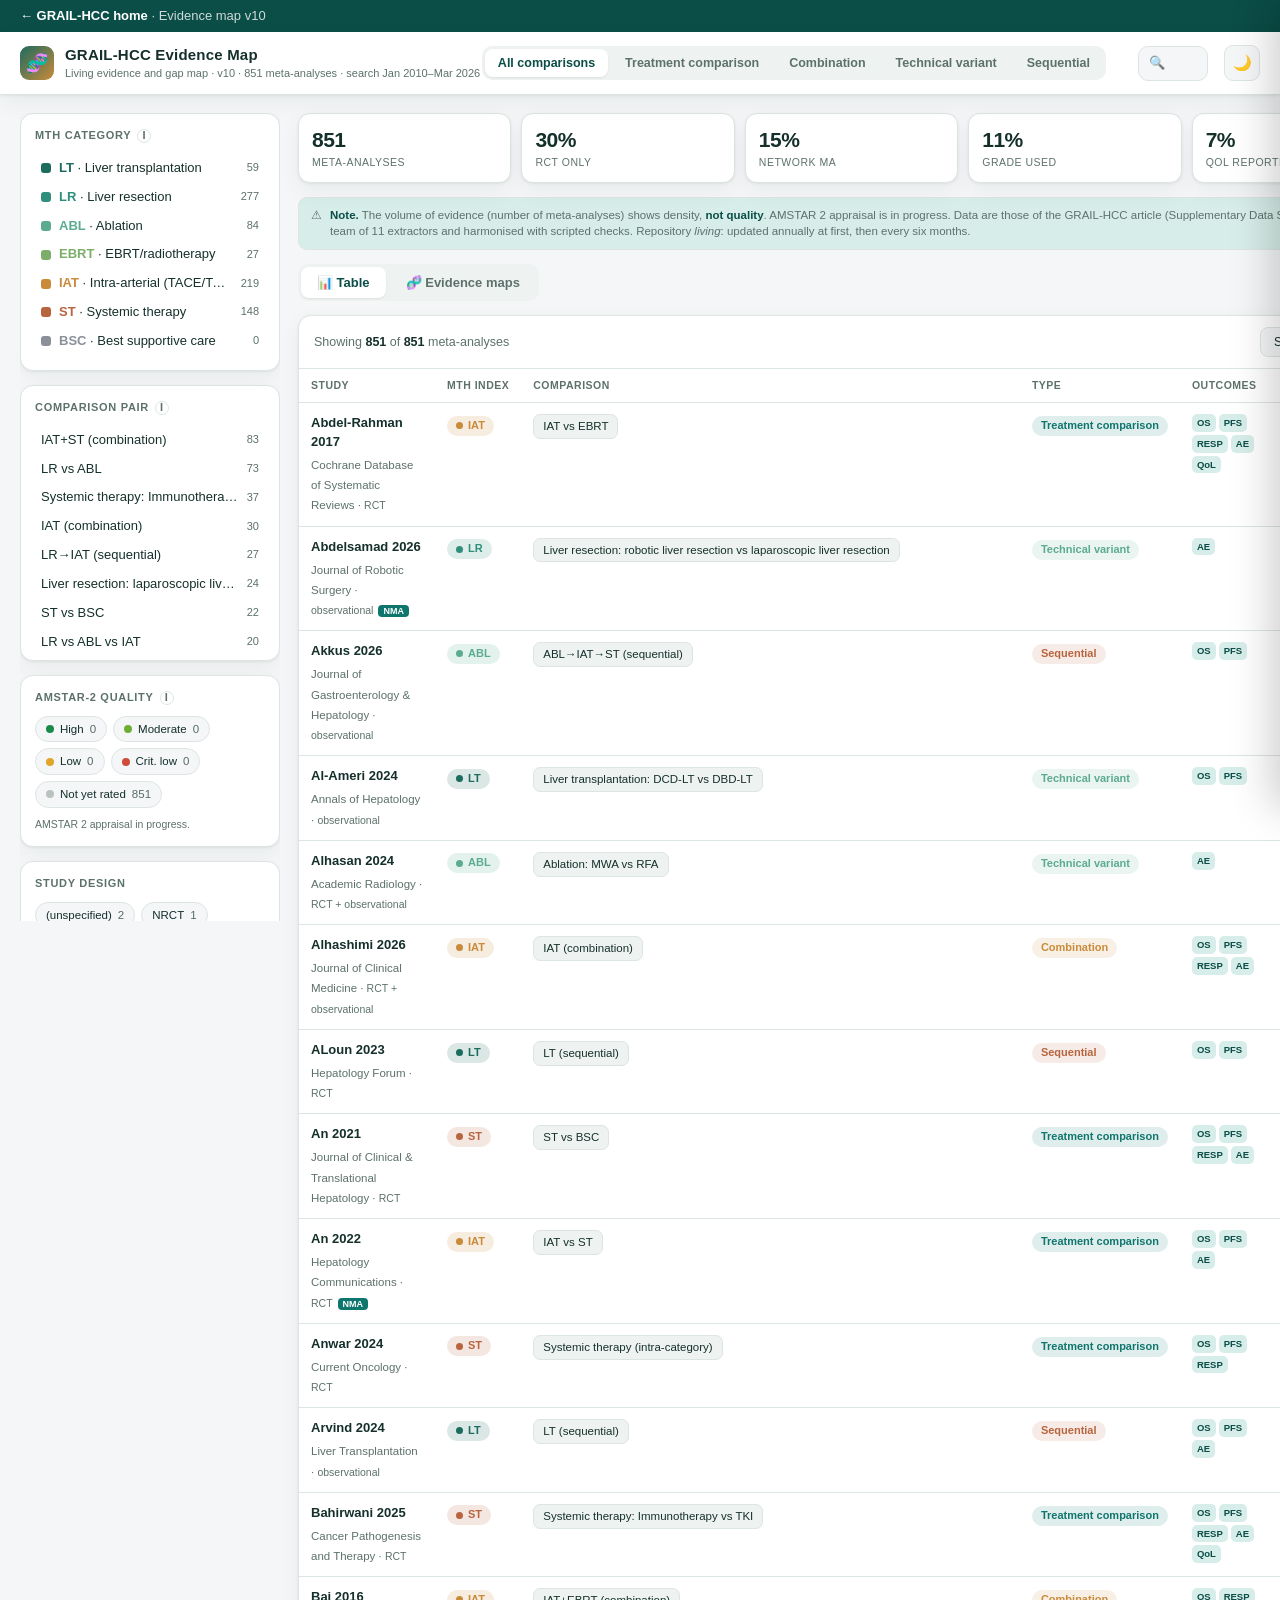
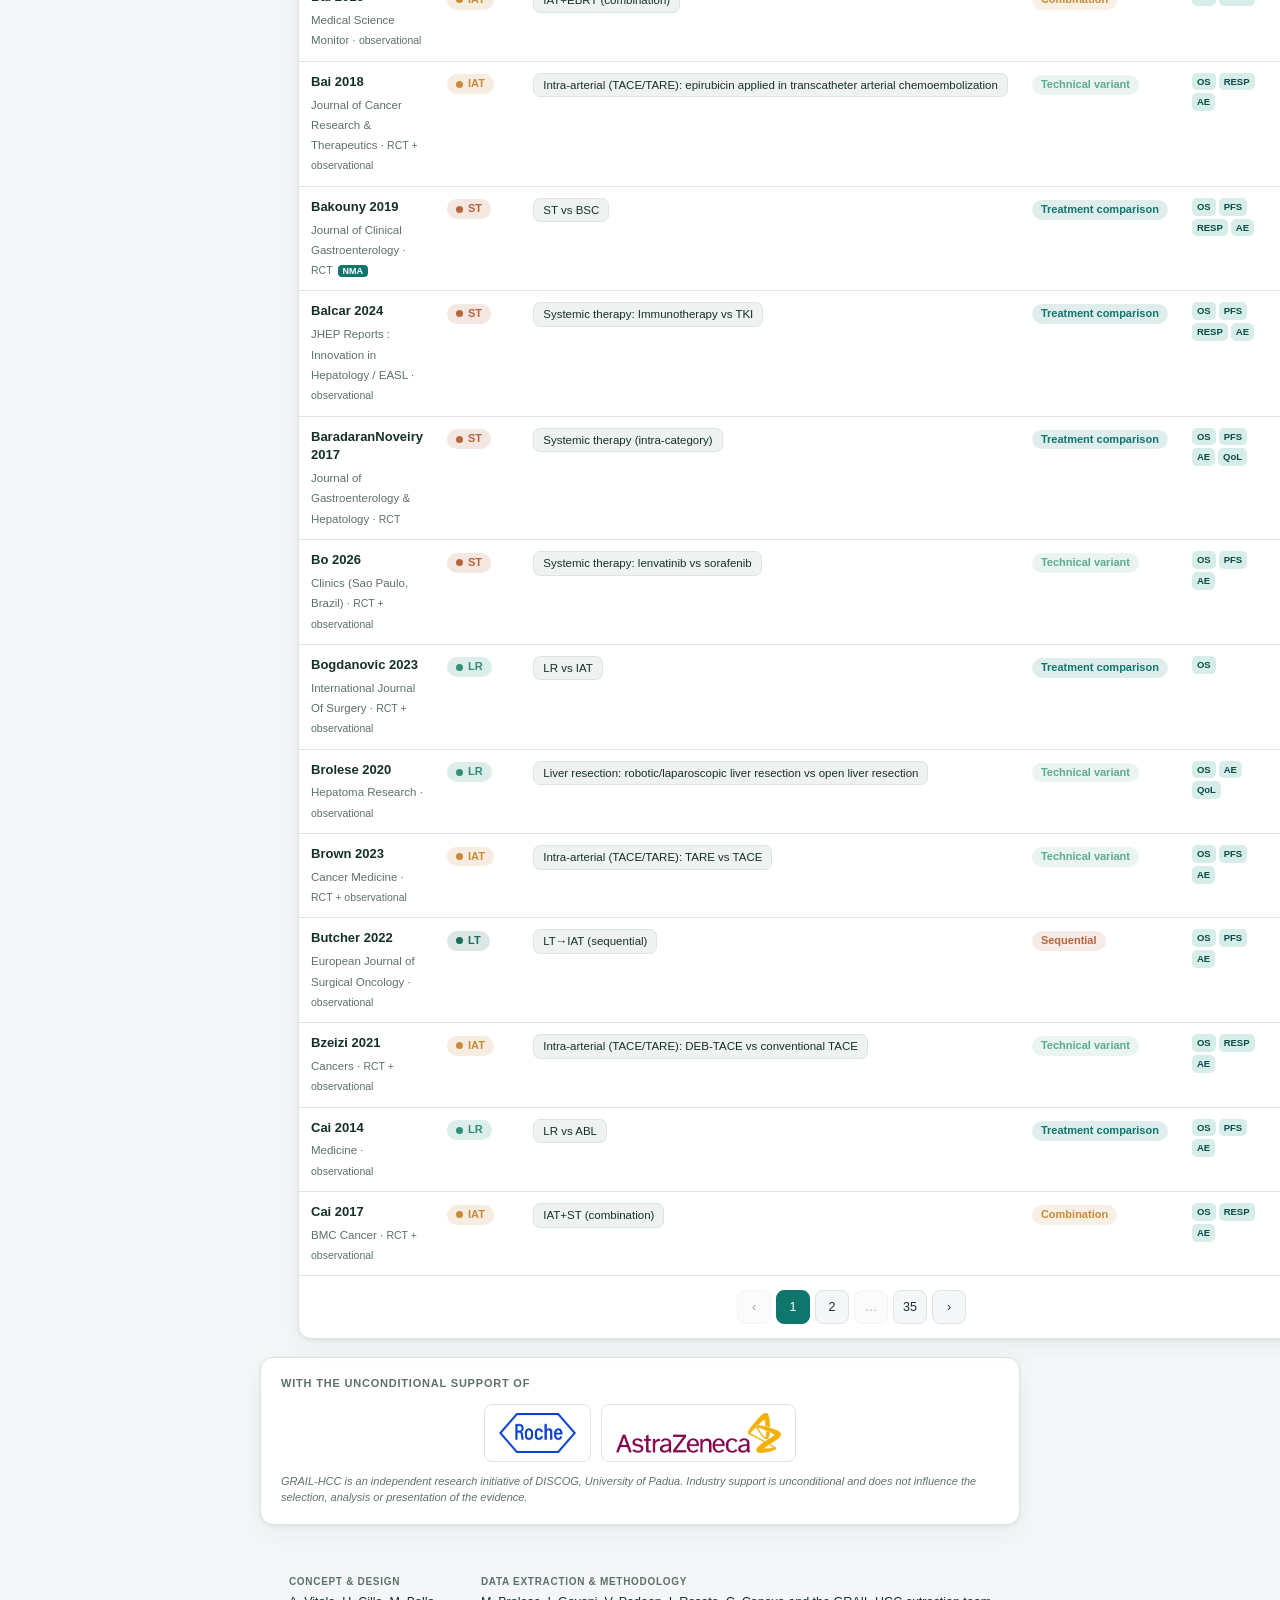
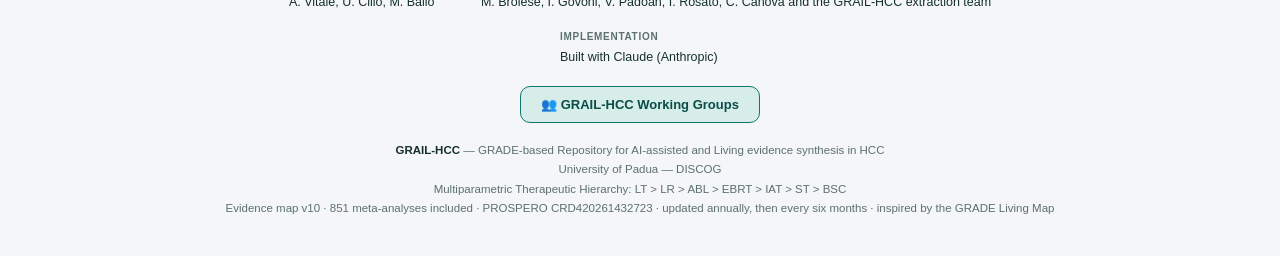
==== commit d2144ee8: "Add files via upload" ====
--- a/map.html
+++ b/map.html
@@ -184,6 +184,8 @@
 .sp-chip{display:inline-flex;align-items:center;gap:8px;padding:9px 16px;border-radius:10px;background:var(--accent-soft);
   border:1px solid var(--line);font-size:13px;font-weight:600;color:var(--accent-ink)}
 .sp-chip .sp-dot{width:9px;height:9px;border-radius:50%;background:var(--accent)}
+.sp-logo{display:inline-flex;align-items:center;background:#ffffff;border:1px solid var(--line);border-radius:8px;padding:8px 14px}
+.sp-logo img{height:40px;width:auto;display:block}
 .sp-note{font-size:11px;color:var(--muted);margin:12px 0 0;font-style:italic}
 /* credits */
 .credits{display:flex;flex-wrap:wrap;justify-content:center;gap:14px 32px;max-width:760px;margin:0 auto 18px;text-align:left}
@@ -395,8 +397,8 @@
 <div class="sponsors">
   <p class="sp-head">With the unconditional support of</p>
   <div class="sp-row">
-    <span class="sp-chip"><span class="sp-dot"></span>Roche</span>
-    <span class="sp-chip"><span class="sp-dot"></span>AstraZeneca</span>
+    <span class="sp-logo"><img src="[data-uri]" alt="Roche" height="40"></span>
+    <span class="sp-logo"><img src="[data-uri]" alt="AstraZeneca" height="40"></span>
   </div>
   <p class="sp-note">GRAIL-HCC is an independent research initiative of DISCOG, University of Padua. Industry support is unconditional and does not influence the selection, analysis or presentation of the evidence.</p>
 </div>
